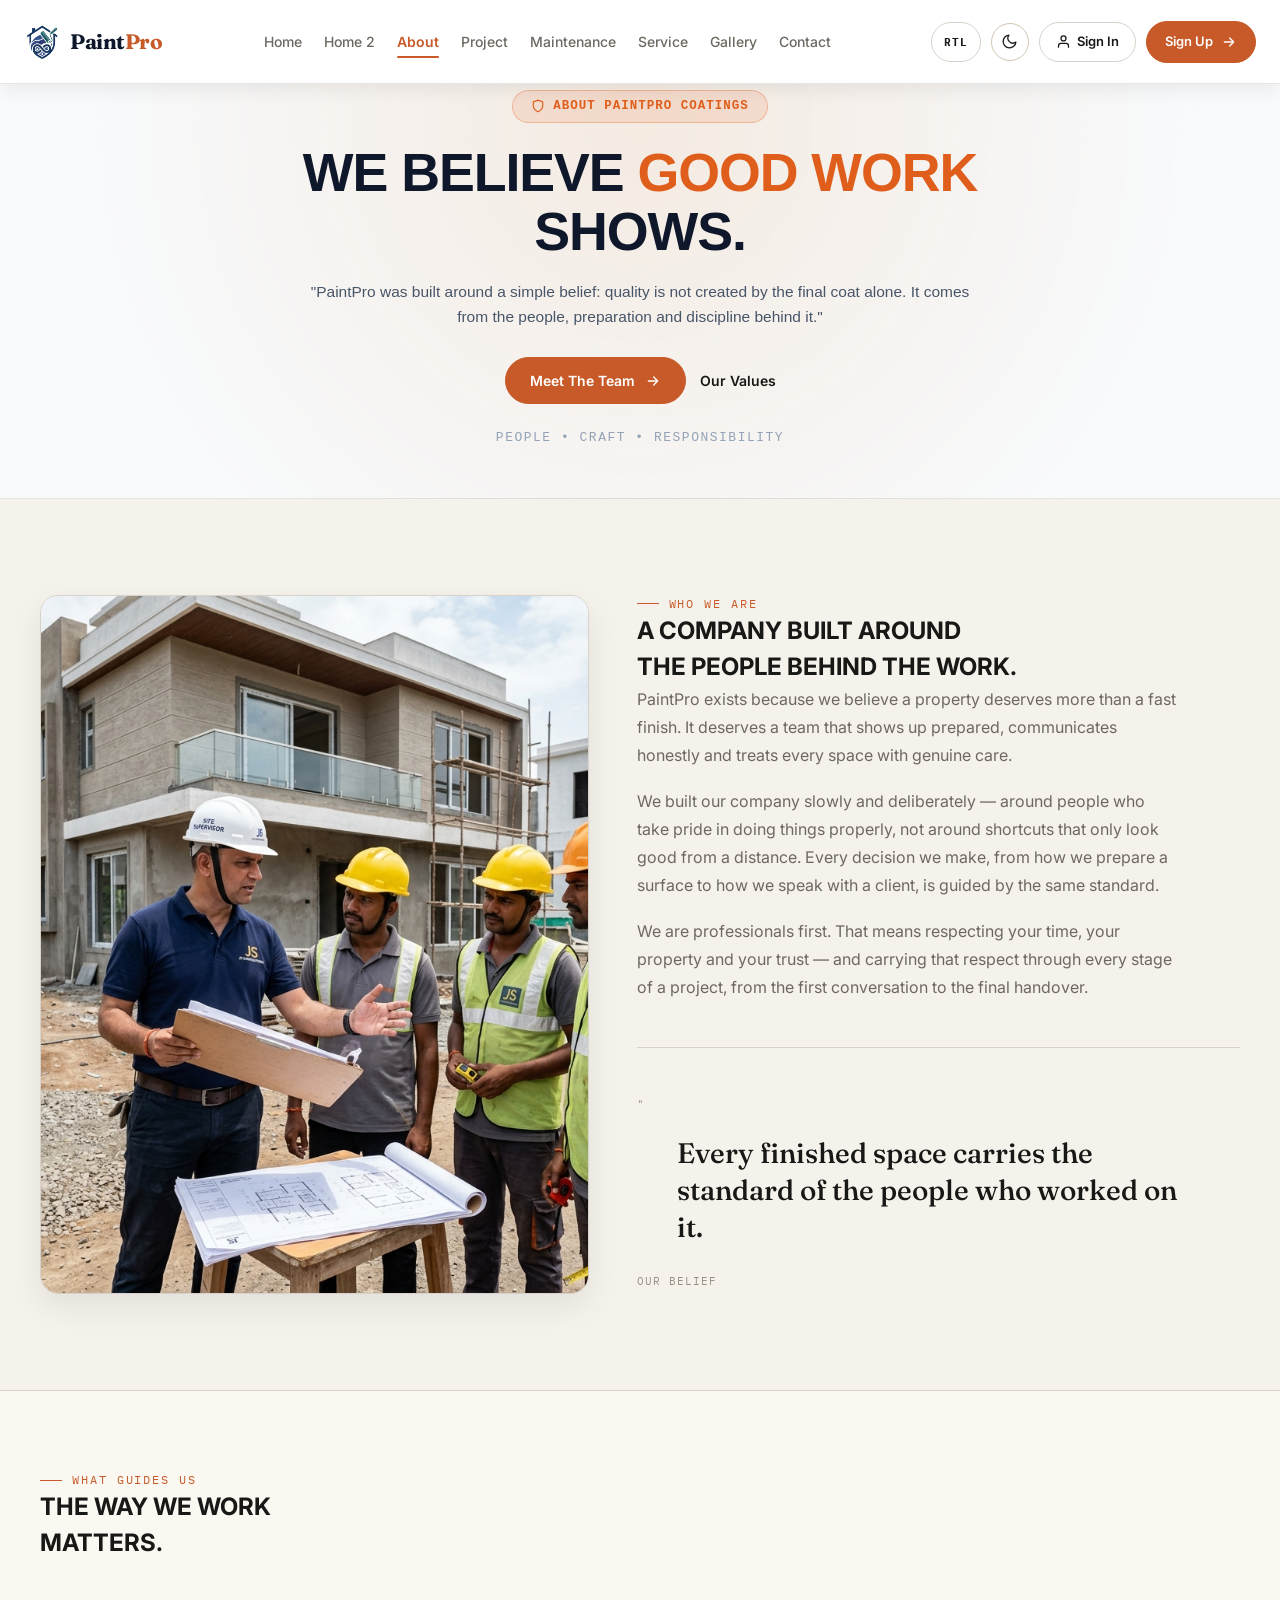
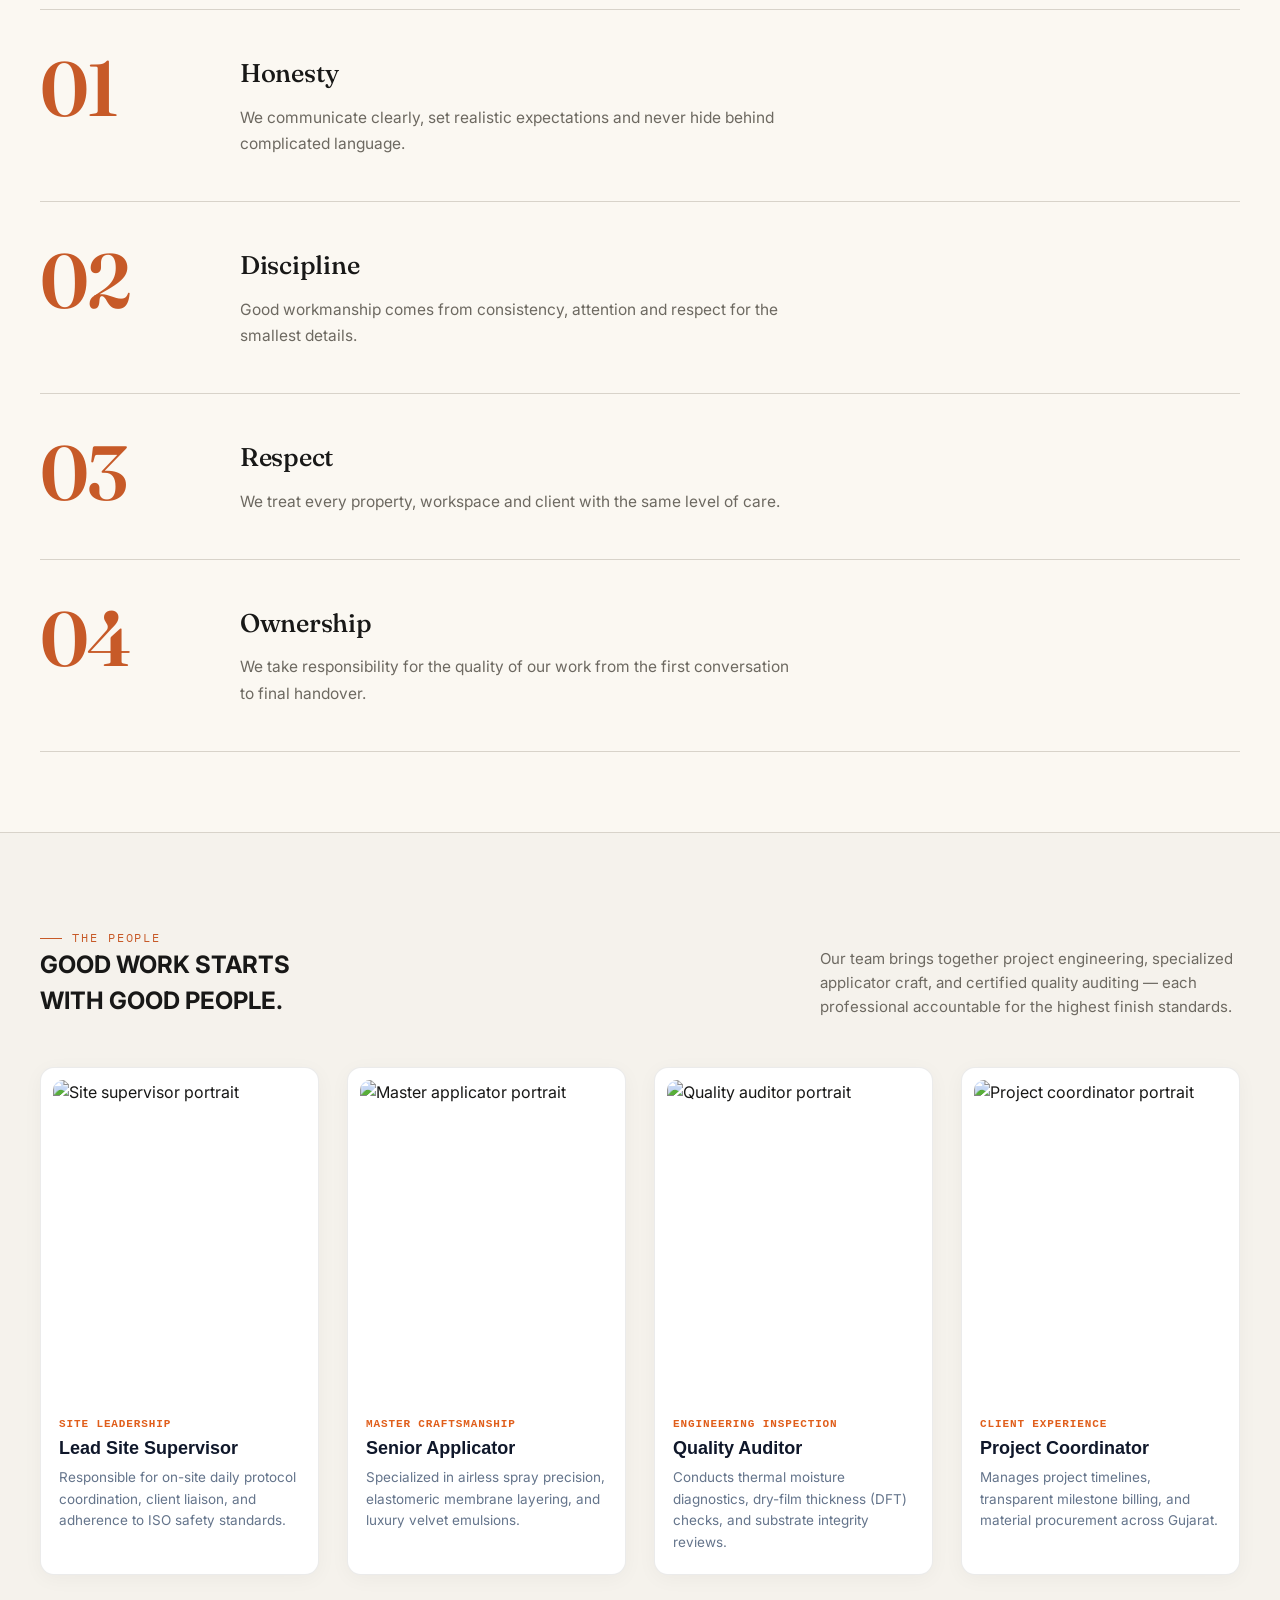
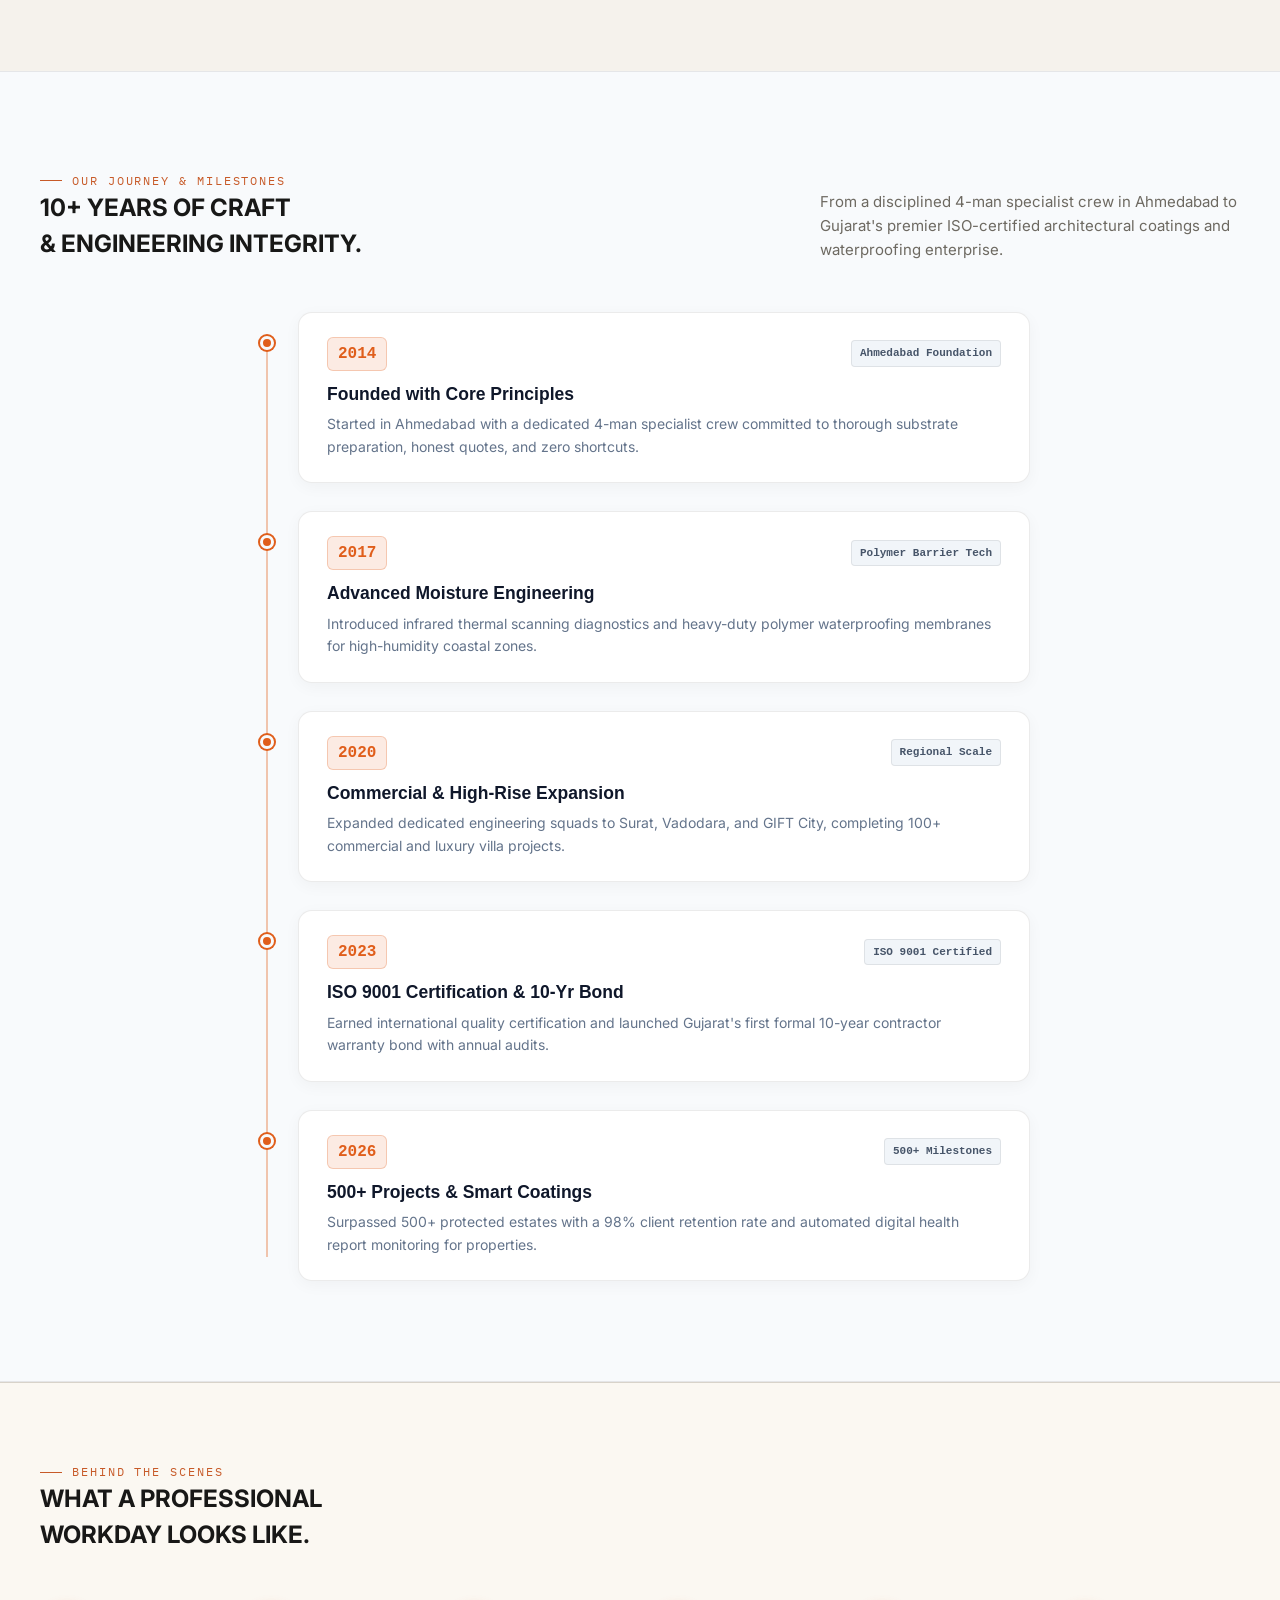
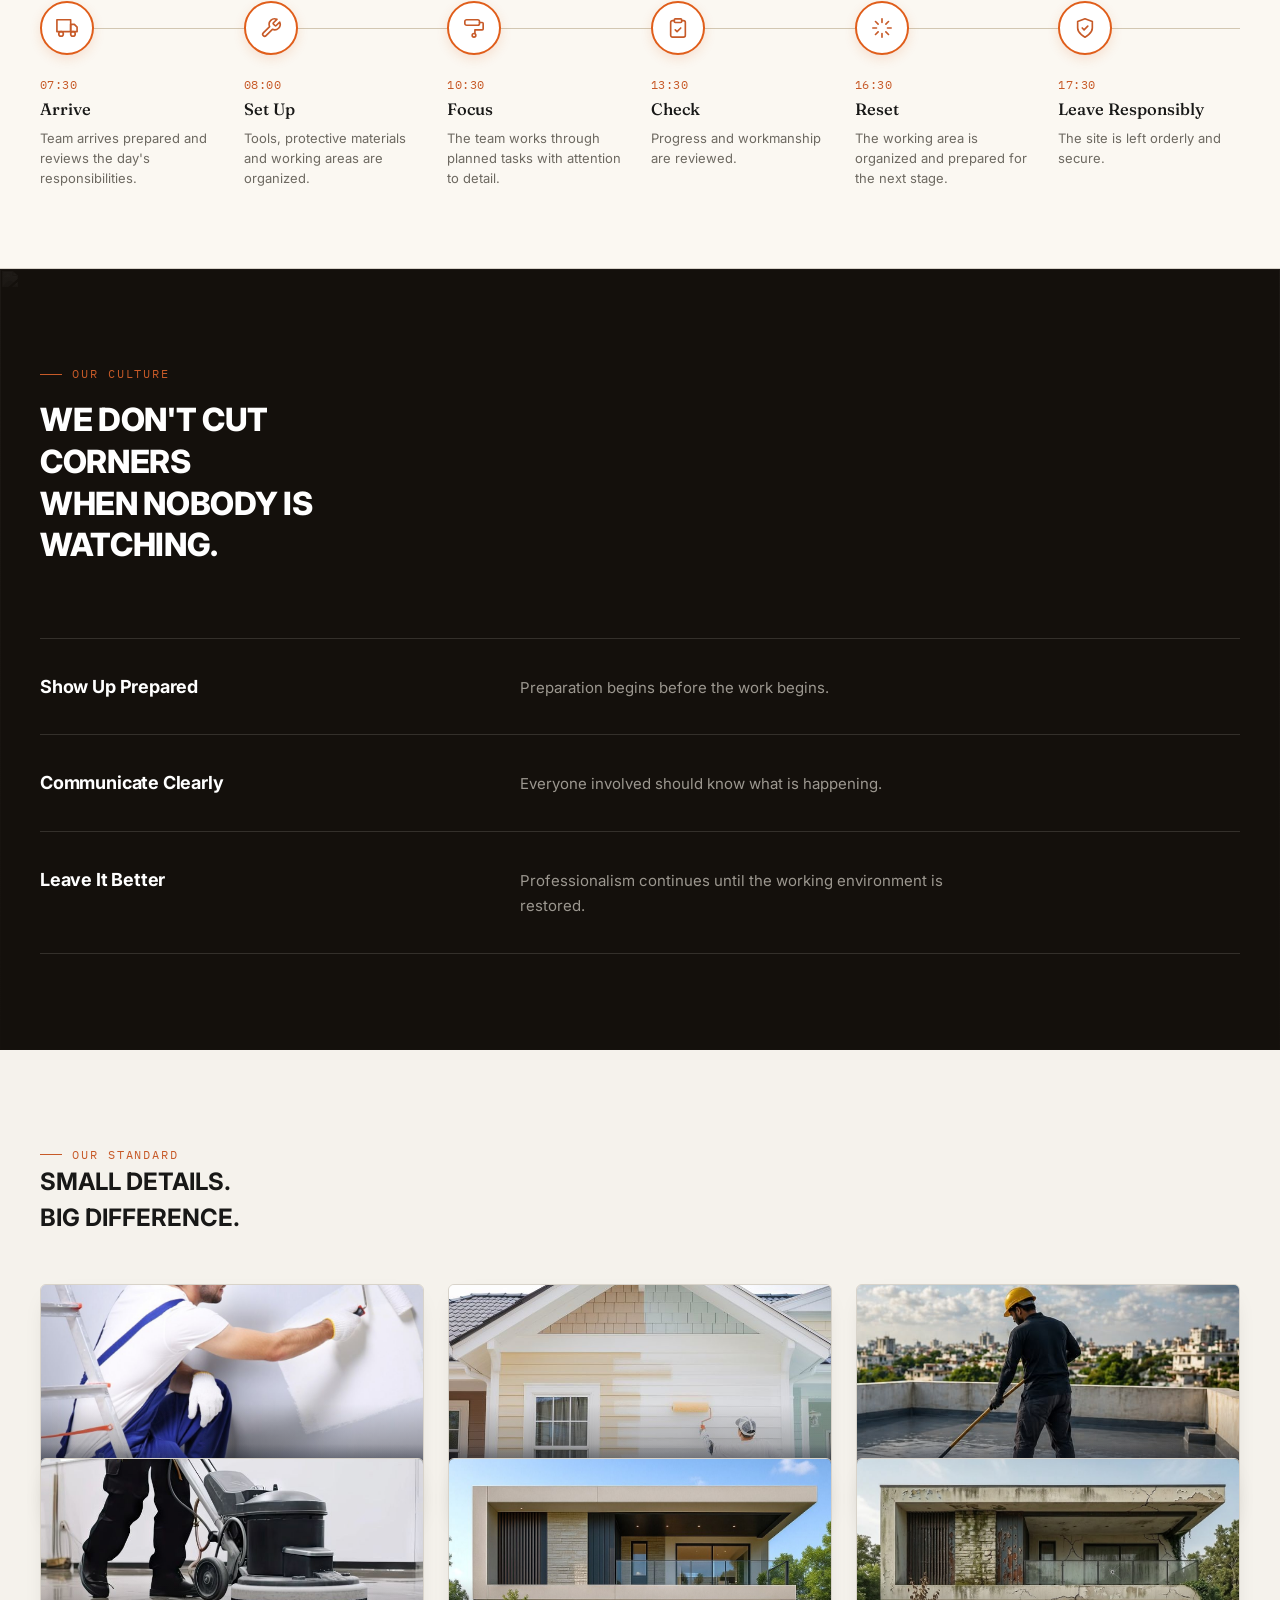
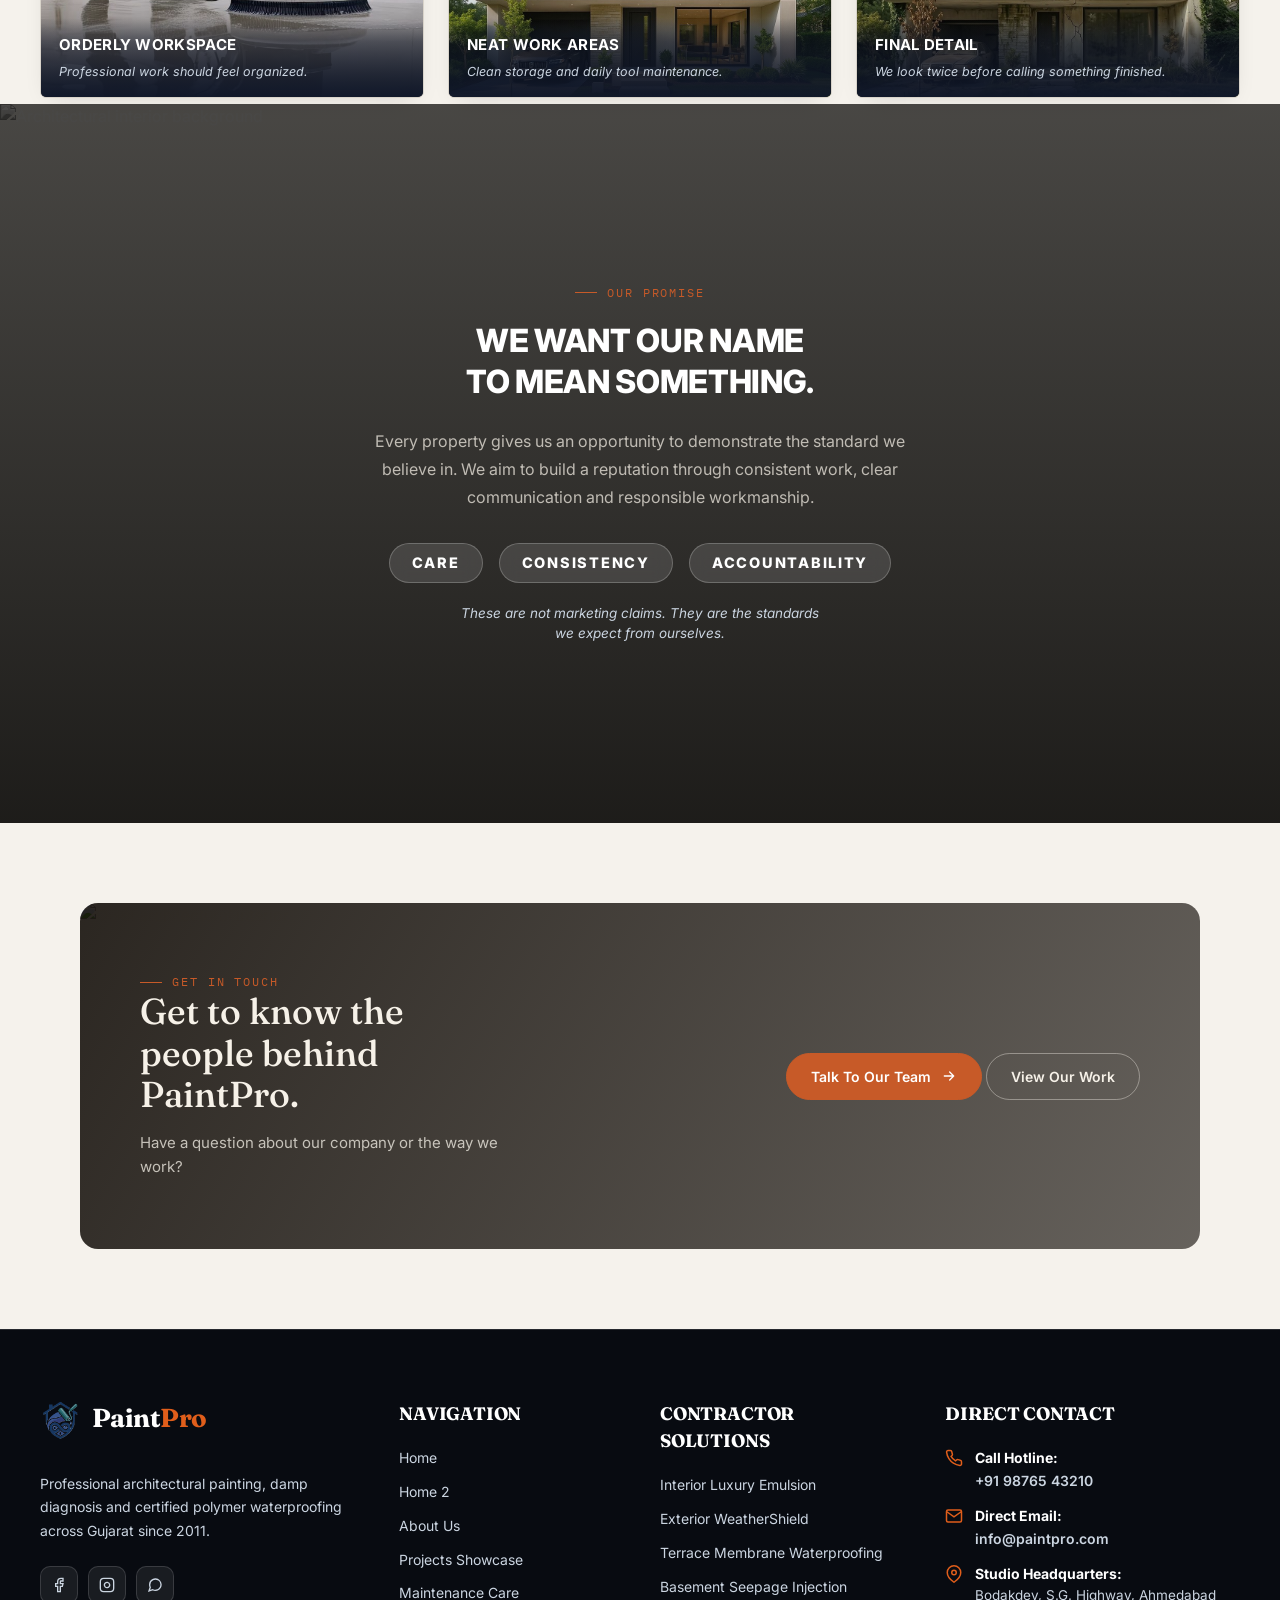
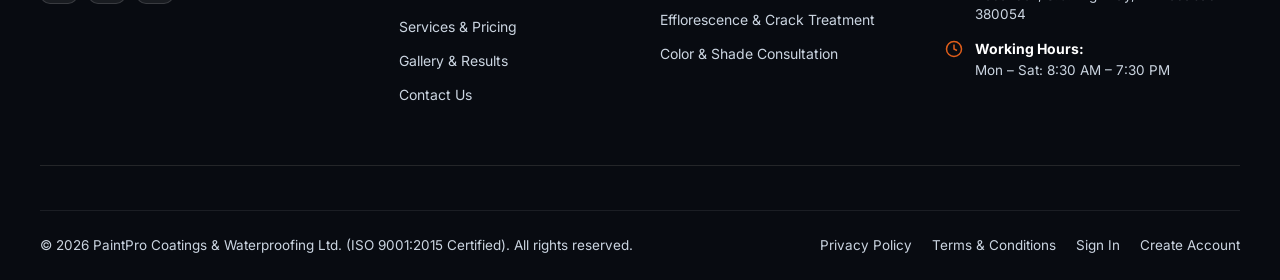
==== about.html @ e31d200c "About page fixed" ====
<!DOCTYPE html>
<html lang="en">
<head>
<meta charset="UTF-8">
<meta name="viewport" content="width=device-width, initial-scale=1.0">
<title>About PaintPro — The People &amp; Principles Behind Every Finish</title>
<meta name="description" content="PaintPro is a team of professionals who believe good work shows. Meet the people, principles and working culture behind every project we complete.">
<link rel="icon" type="image/png" href="Assets/Logo.png">
<link rel="apple-touch-icon" href="Assets/Logo.png">
<link rel="stylesheet" href="css/global.css">
</head>
<body>

<!-- ============ NAVIGATION ============ -->
<header class="nav" id="top" data-nav>
  <div class="container nav-inner">
    <a href="index.html" class="brand" aria-label="PaintPro">
      <img src="Assets/Logo.png" alt="PaintPro Logo" class="brand-logo-img">
      <span class="brand-name">Paint<em>Pro</em></span>
    </a>

    <nav class="nav-menu hide-mobile" aria-label="Primary">
      <a href="index.html">Home</a>
      <a href="home-2.html">Home 2</a>
      <a href="about.html" class="active">About</a>
      <a href="projects.html">Project</a>
      <a href="maintenance.html">Maintenance</a>
      <a href="services.html">Service</a>
      <a href="gallery.html">Gallery</a>
      <a href="contact.html">Contact</a>
    </nav>

    <div class="nav-right">
      <button class="rtl-toggle hide-mobile" data-rtl-toggle aria-label="Toggle text direction (LTR / RTL)">
        <span>RTL</span>
      </button>
      <button class="theme-toggle hide-mobile" data-theme-toggle aria-label="Toggle dark and light mode">
        <svg class="icon-moon" viewBox="0 0 24 24" fill="none" stroke="currentColor" stroke-width="1.8" stroke-linecap="round" stroke-linejoin="round"><path d="M21 12.8A9 9 0 1 1 11.2 3a7 7 0 0 0 9.8 9.8Z"/></svg>
        <svg class="icon-sun" viewBox="0 0 24 24" fill="none" stroke="currentColor" stroke-width="1.8" stroke-linecap="round"><circle cx="12" cy="12" r="4"/><path d="M12 2v2M12 20v2M4.9 4.9l1.4 1.4M17.7 17.7l1.4 1.4M2 12h2M20 12h2M4.9 19.1l1.4-1.4M17.7 6.3l1.4-1.4"/></svg>
      </button>
      <a href="login.html" class="nav-login-btn hide-mobile" aria-label="Sign In">
        <svg viewBox="0 0 24 24" fill="none" stroke="currentColor" stroke-width="2" stroke-linecap="round" stroke-linejoin="round"><path d="M20 21v-2a4 4 0 0 0-4-4H8a4 4 0 0 0-4 4v2"/><circle cx="12" cy="7" r="4"/></svg>
        <span>Sign In</span>
      </a>
      <a href="signup.html" class="btn btn-primary hide-mobile">
        Sign Up
        <svg viewBox="0 0 24 24" fill="none" stroke="currentColor" stroke-width="2" stroke-linecap="round" stroke-linejoin="round"><path d="M5 12h14M13 6l6 6-6 6"/></svg>
      </a>
      <button class="menu-toggle" aria-label="Open menu" aria-expanded="false" data-menu-open onclick="toggleMobileMenu(event)">
        <span></span><span></span><span></span>
      </button>
    </div>
  </div>
</header>

<!-- Mobile panel -->
<div class="mobile-panel" id="mobilePanel" data-nav-overlay>
  <div class="mobile-nav-links">
    <a href="index.html">Home</a>
    <a href="home-2.html">Home 2</a>
    <a href="about.html" class="active">About</a>
    <a href="projects.html">Project</a>
    <a href="maintenance.html">Maintenance</a>
    <a href="services.html">Service</a>
    <a href="gallery.html">Gallery</a>
    <a href="contact.html">Contact</a>
  </div>

  <div class="mobile-controls-row">
    <button class="rtl-toggle" data-rtl-toggle aria-label="Toggle text direction (LTR / RTL)"><span>RTL</span></button>
    <button class="theme-toggle" data-theme-toggle aria-label="Toggle dark and light mode">
      <svg class="icon-moon" viewBox="0 0 24 24" fill="none" stroke="currentColor" stroke-width="1.8" stroke-linecap="round" stroke-linejoin="round"><path d="M21 12.8A9 9 0 1 1 11.2 3a7 7 0 0 0 9.8 9.8Z"/></svg>
      <svg class="icon-sun" viewBox="0 0 24 24" fill="none" stroke="currentColor" stroke-width="1.8" stroke-linecap="round"><circle cx="12" cy="12" r="4"/><path d="M12 2v2M12 20v2M4.9 4.9l1.4 1.4M17.7 17.7l1.4 1.4M2 12h2M20 12h2M4.9 19.1l1.4-1.4M17.7 6.3l1.4-1.4"/></svg>
      <span>Theme</span>
    </button>
  </div>

  <div class="mobile-auth-actions">
    <a href="login.html" class="nav-login-btn">
      <svg viewBox="0 0 24 24" fill="none" stroke="currentColor" stroke-width="2" style="width:16px;height:16px;"><path d="M20 21v-2a4 4 0 0 0-4-4H8a4 4 0 0 0-4 4v2"/><circle cx="12" cy="7" r="4"/></svg>
      <span>Sign In</span>
    </a>
    <a href="signup.html" class="btn btn-primary btn-block">Sign Up</a>
  </div>
</div>

<main>

  <!-- ============ HERO — WHO WE ARE (CLEAN CENTERED) ============ -->
  <section class="page-centered-hero ab-hero-clean">
    <div class="container page-hero-inner reveal is-visible">
      <div class="page-hero-badge">
        <svg viewBox="0 0 24 24" fill="none" stroke="currentColor" stroke-width="2" style="width:14px;height:14px;"><path d="M12 22s8-4 8-10V5l-8-3-8 3v7c0 6 8 10 8 10z"/></svg>
        <span>About PaintPro Coatings</span>
      </div>
      <h1 class="page-hero-title">WE BELIEVE <span class="accent-orange">GOOD WORK</span> SHOWS.</h1>
      <p class="page-hero-desc">"PaintPro was built around a simple belief: quality is not created by the final coat alone. It comes from the people, preparation and discipline behind it."</p>
      <div class="page-hero-ctas">
        <a href="#people" class="btn btn-primary">
          Meet The Team
          <svg viewBox="0 0 24 24" fill="none" stroke="currentColor" stroke-width="2" stroke-linecap="round" stroke-linejoin="round"><path d="M5 12h14M13 6l6 6-6 6"/></svg>
        </a>
        <a href="#principles" class="btn btn-ghost">Our Values</a>
      </div>
      <div class="page-hero-tagline">
        <span>People • Craft • Responsibility</span>
      </div>
    </div>
  </section>

  <!-- ============ 01 — OUR IDENTITY ============ -->
  <section class="section" id="identity">
    <div class="container">
      <div class="ab-identity-grid">
        <div class="ab-identity-media reveal">
          <img src="Assets/About/who_we_are_team.jpg" alt="PaintPro engineering supervisor discussing site blueprints with application team">
        </div>
        <div class="ab-identity-copy reveal">
          <span class="eyebrow">Who We Are</span>
          <h2 class="section-heading">A COMPANY BUILT AROUND<br>THE PEOPLE BEHIND THE WORK.</h2>
          <p>PaintPro exists because we believe a property deserves more than a fast finish. It deserves a team that shows up prepared, communicates honestly and treats every space with genuine care.</p>
          <p>We built our company slowly and deliberately — around people who take pride in doing things properly, not around shortcuts that only look good from a distance. Every decision we make, from how we prepare a surface to how we speak with a client, is guided by the same standard.</p>
          <p>We are professionals first. That means respecting your time, your property and your trust — and carrying that respect through every stage of a project, from the first conversation to the final handover.</p>

          <div class="ab-identity-quote">
            <span class="ab-identity-quote-mark">"</span>
            <blockquote>Every finished space carries the standard of the people who worked on it.</blockquote>
            <span>Our Belief</span>
          </div>
        </div>
      </div>
    </div>
  </section>

  <!-- ============ 02 — THE PAINTPRO PRINCIPLES ============ -->
  <section class="section section-tight" id="principles" style="background:var(--surface-2); border-top:1px solid var(--border); border-bottom:1px solid var(--border);">
    <div class="container">
      <div class="section-head">
        <div>
          <span class="eyebrow">What Guides Us</span>
          <h2 class="section-heading">THE WAY WE WORK<br>MATTERS.</h2>
        </div>
      </div>

      <div class="ab-principles-list reveal is-visible">
        <div class="ab-principle is-visible" data-index="0">
          <span class="ab-principle-num">01</span>
          <div class="ab-principle-body">
            <b>Honesty</b>
            <p>We communicate clearly, set realistic expectations and never hide behind complicated language.</p>
          </div>
        </div>
        <div class="ab-principle is-visible" data-index="1">
          <span class="ab-principle-num">02</span>
          <div class="ab-principle-body">
            <b>Discipline</b>
            <p>Good workmanship comes from consistency, attention and respect for the smallest details.</p>
          </div>
        </div>
        <div class="ab-principle is-visible" data-index="2">
          <span class="ab-principle-num">03</span>
          <div class="ab-principle-body">
            <b>Respect</b>
            <p>We treat every property, workspace and client with the same level of care.</p>
          </div>
        </div>
        <div class="ab-principle is-visible" data-index="3">
          <span class="ab-principle-num">04</span>
          <div class="ab-principle-body">
            <b>Ownership</b>
            <p>We take responsibility for the quality of our work from the first conversation to final handover.</p>
          </div>
        </div>
      </div>
    </div>
  </section>

  <!-- ============ 03 — PEOPLE BEHIND PAINTPRO ============ -->
  <section class="section" id="people">
    <div class="container">
      <div class="section-head reveal">
        <div>
          <span class="eyebrow">The People</span>
          <h2 class="section-heading">GOOD WORK STARTS<br>WITH GOOD PEOPLE.</h2>
        </div>
        <p class="section-sub">Our team brings together project engineering, specialized applicator craft, and certified quality auditing — each professional accountable for the highest finish standards.</p>
      </div>

      <div class="ab-team-grid">
        <!-- Team 1 -->
        <div class="ab-team-card reveal">
          <div class="ab-team-media">
            <img src="https://images.unsplash.com/photo-1519085360753-af0119f7cbe7?auto=format&fit=crop&w=700&q=80" alt="Site supervisor portrait">
          </div>
          <div class="ab-team-info">
            <span class="ab-team-role">Site Leadership</span>
            <h3 class="ab-team-title">Lead Site Supervisor</h3>
            <p class="ab-team-desc">Responsible for on-site daily protocol coordination, client liaison, and adherence to ISO safety standards.</p>
          </div>
        </div>

        <!-- Team 2 -->
        <div class="ab-team-card reveal">
          <div class="ab-team-media">
            <img src="https://images.unsplash.com/photo-1500648767791-00dcc994a43e?auto=format&fit=crop&w=700&q=80" alt="Master applicator portrait">
          </div>
          <div class="ab-team-info">
            <span class="ab-team-role">Master Craftsmanship</span>
            <h3 class="ab-team-title">Senior Applicator</h3>
            <p class="ab-team-desc">Specialized in airless spray precision, elastomeric membrane layering, and luxury velvet emulsions.</p>
          </div>
        </div>

        <!-- Team 3 -->
        <div class="ab-team-card reveal">
          <div class="ab-team-media">
            <img src="https://images.unsplash.com/photo-1544005313-94ddf0286df2?auto=format&fit=crop&w=700&q=80" alt="Quality auditor portrait">
          </div>
          <div class="ab-team-info">
            <span class="ab-team-role">Engineering Inspection</span>
            <h3 class="ab-team-title">Quality Auditor</h3>
            <p class="ab-team-desc">Conducts thermal moisture diagnostics, dry-film thickness (DFT) checks, and substrate integrity reviews.</p>
          </div>
        </div>

        <!-- Team 4 -->
        <div class="ab-team-card reveal">
          <div class="ab-team-media">
            <img src="https://images.unsplash.com/photo-1494790108377-be9c29b29330?auto=format&fit=crop&w=700&q=80" alt="Project coordinator portrait">
          </div>
          <div class="ab-team-info">
            <span class="ab-team-role">Client Experience</span>
            <h3 class="ab-team-title">Project Coordinator</h3>
            <p class="ab-team-desc">Manages project timelines, transparent milestone billing, and material procurement across Gujarat.</p>
          </div>
        </div>
      </div>
    </div>
  </section>

  <!-- ============ NEW SECTION: COMPANY MILESTONES & JOURNEY TIMELINE ============ -->
  <section class="section ab-timeline-section" id="timeline">
    <div class="container">
      <div class="section-head reveal">
        <div>
          <span class="eyebrow">Our Journey &amp; Milestones</span>
          <h2 class="section-heading">10+ YEARS OF CRAFT<br>&amp; ENGINEERING INTEGRITY.</h2>
        </div>
        <p class="section-sub">From a disciplined 4-man specialist crew in Ahmedabad to Gujarat's premier ISO-certified architectural coatings and waterproofing enterprise.</p>
      </div>

      <div class="ab-timeline-track reveal">
        <div class="ab-timeline-connector"></div>

        <!-- Node 1 -->
        <div class="ab-timeline-node">
          <div class="ab-timeline-marker">
            <span class="ab-timeline-dot"></span>
          </div>
          <div class="ab-timeline-card">
            <div class="ab-timeline-card-header">
              <span class="ab-timeline-year-tag">2014</span>
              <span class="ab-timeline-badge">Ahmedabad Foundation</span>
            </div>
            <h3>Founded with Core Principles</h3>
            <p>Started in Ahmedabad with a dedicated 4-man specialist crew committed to thorough substrate preparation, honest quotes, and zero shortcuts.</p>
          </div>
        </div>

        <!-- Node 2 -->
        <div class="ab-timeline-node">
          <div class="ab-timeline-marker">
            <span class="ab-timeline-dot"></span>
          </div>
          <div class="ab-timeline-card">
            <div class="ab-timeline-card-header">
              <span class="ab-timeline-year-tag">2017</span>
              <span class="ab-timeline-badge">Polymer Barrier Tech</span>
            </div>
            <h3>Advanced Moisture Engineering</h3>
            <p>Introduced infrared thermal scanning diagnostics and heavy-duty polymer waterproofing membranes for high-humidity coastal zones.</p>
          </div>
        </div>

        <!-- Node 3 -->
        <div class="ab-timeline-node">
          <div class="ab-timeline-marker">
            <span class="ab-timeline-dot"></span>
          </div>
          <div class="ab-timeline-card">
            <div class="ab-timeline-card-header">
              <span class="ab-timeline-year-tag">2020</span>
              <span class="ab-timeline-badge">Regional Scale</span>
            </div>
            <h3>Commercial &amp; High-Rise Expansion</h3>
            <p>Expanded dedicated engineering squads to Surat, Vadodara, and GIFT City, completing 100+ commercial and luxury villa projects.</p>
          </div>
        </div>

        <!-- Node 4 -->
        <div class="ab-timeline-node">
          <div class="ab-timeline-marker">
            <span class="ab-timeline-dot"></span>
          </div>
          <div class="ab-timeline-card">
            <div class="ab-timeline-card-header">
              <span class="ab-timeline-year-tag">2023</span>
              <span class="ab-timeline-badge">ISO 9001 Certified</span>
            </div>
            <h3>ISO 9001 Certification &amp; 10-Yr Bond</h3>
            <p>Earned international quality certification and launched Gujarat's first formal 10-year contractor warranty bond with annual audits.</p>
          </div>
        </div>

        <!-- Node 5 -->
        <div class="ab-timeline-node">
          <div class="ab-timeline-marker">
            <span class="ab-timeline-dot"></span>
          </div>
          <div class="ab-timeline-card">
            <div class="ab-timeline-card-header">
              <span class="ab-timeline-year-tag">2026</span>
              <span class="ab-timeline-badge">500+ Milestones</span>
            </div>
            <h3>500+ Projects &amp; Smart Coatings</h3>
            <p>Surpassed 500+ protected estates with a 98% client retention rate and automated digital health report monitoring for properties.</p>
          </div>
        </div>
      </div>
    </div>
  </section>

  <!-- ============ 04 — A DAY ON SITE ============ -->
  <section class="section section-tight" style="background:var(--surface-2); border-top:1px solid var(--border); border-bottom:1px solid var(--border);">
    <div class="container">
      <div class="section-head">
        <div>
          <span class="eyebrow">Behind The Scenes</span>
          <h2 class="section-heading">WHAT A PROFESSIONAL<br>WORKDAY LOOKS LIKE.</h2>
        </div>
      </div>

      <div class="ab-day-track">
        <div class="ab-day-line"><div class="ab-day-line-fill"></div></div>
        <div class="ab-day-row">
          <div class="ab-day-stop">
            <div class="ab-day-icon" aria-label="Arrive">
              <svg viewBox="0 0 24 24" fill="none" stroke="currentColor" stroke-width="1.8" stroke-linecap="round" stroke-linejoin="round"><path d="M1 3h15v13H1z"/><path d="M16 8h4l3 3v5h-7V8z"/><circle cx="5.5" cy="18.5" r="2.5"/><circle cx="18.5" cy="18.5" r="2.5"/></svg>
            </div>
            <div>
              <span class="ab-day-time">07:30</span>
              <div class="ab-day-label">Arrive</div>
              <p class="ab-day-text">Team arrives prepared and reviews the day's responsibilities.</p>
            </div>
          </div>
          <div class="ab-day-stop">
            <div class="ab-day-icon" aria-label="Set Up">
              <svg viewBox="0 0 24 24" fill="none" stroke="currentColor" stroke-width="1.8" stroke-linecap="round" stroke-linejoin="round"><path d="M14.7 6.3a1 1 0 0 0 0 1.4l1.6 1.6a1 1 0 0 0 1.4 0l3.77-3.77a6 6 0 0 1-7.94 7.94l-6.91 6.91a2.12 2.12 0 0 1-3-3l6.91-6.91a6 6 0 0 1 7.94-7.94l-3.76 3.76z"/></svg>
            </div>
            <div>
              <span class="ab-day-time">08:00</span>
              <div class="ab-day-label">Set Up</div>
              <p class="ab-day-text">Tools, protective materials and working areas are organized.</p>
            </div>
          </div>
          <div class="ab-day-stop">
            <div class="ab-day-icon" aria-label="Focus">
              <svg viewBox="0 0 24 24" fill="none" stroke="currentColor" stroke-width="1.8" stroke-linecap="round" stroke-linejoin="round"><rect x="2" y="3" width="16" height="6" rx="2"/><path d="M18 6h3a1 1 0 0 1 1 1v6a1 1 0 0 1-1 1h-8v4"/><circle cx="12" cy="20" r="2"/></svg>
            </div>
            <div>
              <span class="ab-day-time">10:30</span>
              <div class="ab-day-label">Focus</div>
              <p class="ab-day-text">The team works through planned tasks with attention to detail.</p>
            </div>
          </div>
          <div class="ab-day-stop">
            <div class="ab-day-icon" aria-label="Check">
              <svg viewBox="0 0 24 24" fill="none" stroke="currentColor" stroke-width="1.8" stroke-linecap="round" stroke-linejoin="round"><path d="M16 4h2a2 2 0 0 1 2 2v14a2 2 0 0 1-2 2H6a2 2 0 0 1-2-2V6a2 2 0 0 1 2-2h2"/><rect x="8" y="2" width="8" height="4" rx="1"/><path d="M9 14l2 2 4-4"/></svg>
            </div>
            <div>
              <span class="ab-day-time">13:30</span>
              <div class="ab-day-label">Check</div>
              <p class="ab-day-text">Progress and workmanship are reviewed.</p>
            </div>
          </div>
          <div class="ab-day-stop">
            <div class="ab-day-icon" aria-label="Reset">
              <svg viewBox="0 0 24 24" fill="none" stroke="currentColor" stroke-width="1.8" stroke-linecap="round" stroke-linejoin="round"><path d="M12 2v4M12 18v4M4.93 4.93l2.83 2.83M16.24 16.24l2.83 2.83M2 12h4M18 12h4M4.93 19.07l2.83-2.83M16.24 7.76l2.83-2.83"/></svg>
            </div>
            <div>
              <span class="ab-day-time">16:30</span>
              <div class="ab-day-label">Reset</div>
              <p class="ab-day-text">The working area is organized and prepared for the next stage.</p>
            </div>
          </div>
          <div class="ab-day-stop">
            <div class="ab-day-icon" aria-label="Leave Responsibly">
              <svg viewBox="0 0 24 24" fill="none" stroke="currentColor" stroke-width="1.8" stroke-linecap="round" stroke-linejoin="round"><path d="M12 22s8-4 8-10V5l-8-3-8 3v7c0 6 8 10 8 10z"/><path d="M9 12l2 2 4-4"/></svg>
            </div>
            <div>
              <span class="ab-day-time">17:30</span>
              <div class="ab-day-label">Leave Responsibly</div>
              <p class="ab-day-text">The site is left orderly and secure.</p>
            </div>
          </div>
        </div>
      </div>
    </div>
  </section>

  <!-- ============ 05 — OUR WORK CULTURE ============ -->
  <section class="section ab-culture">
    <img class="ab-culture-bg" src="https://images.unsplash.com/photo-1581091226825-a6a2a5aee158?auto=format&fit=crop&w=1600&q=60" alt="">
    <div class="container">
      <span class="eyebrow">Our Culture</span>
      <h2 class="ab-culture-heading">WE DON'T CUT CORNERS<br>WHEN NOBODY IS WATCHING.</h2>

      <div class="ab-culture-list reveal is-visible">
        <div class="ab-culture-item is-visible" data-index="0">
          <b>Show Up Prepared</b>
          <p>Preparation begins before the work begins.</p>
        </div>
        <div class="ab-culture-item is-visible" data-index="1">
          <b>Communicate Clearly</b>
          <p>Everyone involved should know what is happening.</p>
        </div>
        <div class="ab-culture-item is-visible" data-index="2">
          <b>Leave It Better</b>
          <p>Professionalism continues until the working environment is restored.</p>
        </div>
      </div>
    </div>
  </section>

  <!-- ============ 06 — THE DETAILS WE CARE ABOUT ============ -->
  <section class="section" id="details">
    <div class="container">
      <div class="section-head">
        <div>
          <span class="eyebrow">Our Standard</span>
          <h2 class="section-heading">SMALL DETAILS.<br>BIG DIFFERENCE.</h2>
        </div>
      </div>

      <div class="ab-details-grid">
        <div class="ab-detail-item reveal">
          <img src="Assets/Home/01.jpg" alt="Clean edge detail">
          <div class="ab-detail-cap"><b>Clean Edges</b><span>Precision is visible in the smallest transitions.</span></div>
        </div>
        <div class="ab-detail-item reveal">
          <img src="Assets/Home/02.jpg" alt="Precise corner work">
          <div class="ab-detail-cap"><b>Precise Corners</b><span>Seamless corner transitions and line alignment.</span></div>
        </div>
        <div class="ab-detail-item reveal">
          <img src="Assets/Home/03.jpg" alt="Protected surroundings">
          <div class="ab-detail-cap"><b>Protected Surroundings</b><span>Drop cloths and masking tape protect floors &amp; furniture.</span></div>
        </div>
        <div class="ab-detail-item reveal">
          <img src="Assets/Home/04.jpg" alt="Organized tools">
          <div class="ab-detail-cap"><b>Orderly Workspace</b><span>Professional work should feel organized.</span></div>
        </div>
        <div class="ab-detail-item reveal">
          <img src="Assets/Home/mord1.jpg" alt="Neat work area">
          <div class="ab-detail-cap"><b>Neat Work Areas</b><span>Clean storage and daily tool maintenance.</span></div>
        </div>
        <div class="ab-detail-item reveal">
          <img src="Assets/Home/mord2.jpg" alt="Consistent finish">
          <div class="ab-detail-cap"><b>Final Detail</b><span>We look twice before calling something finished.</span></div>
        </div>
      </div>
    </div>
  </section>

  <!-- ============ 07 — OUR PROMISE ============ -->
  <section class="ab-promise">
    <img class="ab-promise-bg" src="https://images.unsplash.com/photo-1503387762-592deb58ef4e?auto=format&fit=crop&w=1800&q=75" alt="Architectural interior background">
    <div class="container ab-promise-inner">
      <span class="eyebrow">Our Promise</span>
      <h2 class="ab-promise-heading">WE WANT OUR NAME<br>TO MEAN SOMETHING.</h2>
      <p class="ab-promise-text">Every property gives us an opportunity to demonstrate the standard we believe in. We aim to build a reputation through consistent work, clear communication and responsible workmanship.</p>

      <div class="ab-promise-words">
        <span class="ab-promise-word">CARE</span>
        <span class="ab-promise-dot"></span>
        <span class="ab-promise-word">CONSISTENCY</span>
        <span class="ab-promise-dot"></span>
        <span class="ab-promise-word">ACCOUNTABILITY</span>
      </div>

      <p class="ab-promise-fine">These are not marketing claims. They are the standards we expect from ourselves.</p>
    </div>
  </section>

  <!-- ============ CLOSING CTA ============ -->
  <section class="section-tight">
    <div class="container">
      <div class="cta-section">
        <img class="cta-bg" src="https://images.unsplash.com/photo-1512917774080-9991f1c4c750?auto=format&fit=crop&w=1600&q=75" alt="Quiet architectural interior">
        <div class="cta-grid">
          <div>
            <span class="eyebrow">Get In Touch</span>
            <h2 class="cta-heading">Get to know the people behind PaintPro.</h2>
            <p class="cta-copy">Have a question about our company or the way we work?</p>
          </div>
          <div class="cta-side">
            <div class="hero-cta" style="justify-content:flex-end;">
              <a href="index.html#contact" class="btn btn-primary">
                Talk To Our Team
                <svg viewBox="0 0 24 24" fill="none" stroke="currentColor" stroke-width="2" stroke-linecap="round" stroke-linejoin="round"><path d="M5 12h14M13 6l6 6-6 6"/></svg>
              </a>
              <a href="index.html#projects" class="btn btn-ghost-light">View Our Work</a>
            </div>
          </div>
        </div>
      </div>
    </div>
  </section>

</main>

<!-- ============ HIGH-CONTRAST SITE FOOTER ============ -->
<footer class="site-footer">
  <div class="container">
    <div class="footer-grid">
      <!-- Col 1: Brand & Badge -->
      <div class="footer-brand">
        <a href="index.html" class="brand" aria-label="PaintPro" style="margin-bottom:14px;">
          <img src="Assets/Logo.png" alt="PaintPro Logo" class="brand-logo-img">
          <span class="brand-name">Paint<em>Pro</em></span>
        </a>
        <p class="footer-desc">Professional architectural painting, damp diagnosis and certified polymer waterproofing across Gujarat since 2011.</p>
        <div class="footer-social">
          <a href="#" aria-label="Facebook"><svg viewBox="0 0 24 24" fill="none" stroke="currentColor" stroke-width="2" style="width:16px;height:16px;"><path d="M18 2h-3a5 5 0 0 0-5 5v3H7v4h3v8h4v-8h3l1-4h-4V7a1 1 0 0 1 1-1h3z"/></svg></a>
          <a href="#" aria-label="Instagram"><svg viewBox="0 0 24 24" fill="none" stroke="currentColor" stroke-width="2" style="width:16px;height:16px;"><rect x="2" y="2" width="20" height="20" rx="5" ry="5"/><path d="M16 11.37A4 4 0 1 1 12.63 8 4 4 0 0 1 16 11.37z"/><line x1="17.5" y1="6.5" x2="17.51" y2="6.5"/></svg></a>
          <a href="https://wa.me/919876543210" target="_blank" rel="noopener" aria-label="WhatsApp"><svg viewBox="0 0 24 24" fill="none" stroke="currentColor" stroke-width="2" style="width:16px;height:16px;"><path d="M21 11.5a8.38 8.38 0 0 1-.9 3.8 8.5 8.5 0 0 1-7.6 4.7 8.38 8.38 0 0 1-3.8-.9L3 21l1.9-5.7a8.38 8.38 0 0 1-.9-3.8 8.5 8.5 0 0 1 4.7-7.6 8.38 8.38 0 0 1 3.8-.9h.5a8.48 8.48 0 0 1 8 8v.5z"/></svg></a>
        </div>
      </div>

      <!-- Col 2: Navigation -->
      <div class="footer-col">
        <h4>Navigation</h4>
        <ul>
          <li><a href="index.html">Home</a></li>
          <li><a href="home-2.html">Home 2</a></li>
          <li><a href="about.html">About Us</a></li>
          <li><a href="projects.html">Projects Showcase</a></li>
          <li><a href="maintenance.html">Maintenance Care</a></li>
          <li><a href="services.html">Services &amp; Pricing</a></li>
          <li><a href="gallery.html">Gallery &amp; Results</a></li>
          <li><a href="contact.html">Contact Us</a></li>
        </ul>
      </div>

      <!-- Col 3: Solutions -->
      <div class="footer-col">
        <h4>Contractor Solutions</h4>
        <ul>
          <li><a href="services.html#interior">Interior Luxury Emulsion</a></li>
          <li><a href="services.html#exterior">Exterior WeatherShield</a></li>
          <li><a href="services.html#waterproofing">Terrace Membrane Waterproofing</a></li>
          <li><a href="services.html#damp">Basement Seepage Injection</a></li>
          <li><a href="services.html#prep">Efflorescence &amp; Crack Treatment</a></li>
          <li><a href="contact.html">Color &amp; Shade Consultation</a></li>
        </ul>
      </div>

      <!-- Col 4: Contact & Studio Info -->
      <div class="footer-col">
        <h4>Direct Contact</h4>
        <div class="footer-contact-item">
          <svg viewBox="0 0 24 24" fill="none" stroke="currentColor" stroke-width="2"><path d="M22 16.92v3a2 2 0 0 1-2.18 2 19.79 19.79 0 0 1-8.63-3.07 19.5 19.5 0 0 1-6-6 19.79 19.79 0 0 1-3.07-8.67A2 2 0 0 1 4.11 2h3a2 2 0 0 1 2 1.72 12.84 12.84 0 0 0 .7 2.81 2 2 0 0 1-.45 2.11L8.09 9.91a16 16 0 0 0 6 6l1.27-1.27a2 2 0 0 1 2.11-.45 12.84 12.84 0 0 0 2.81.7A2 2 0 0 1 22 16.92z"/></svg>
          <div>
            <strong style="color:#ffffff; display:block;">Call Hotline:</strong>
            <a href="tel:+919876543210">+91 98765 43210</a>
          </div>
        </div>
        <div class="footer-contact-item">
          <svg viewBox="0 0 24 24" fill="none" stroke="currentColor" stroke-width="2"><path d="M4 4h16c1.1 0 2 .9 2 2v12c0 1.1-.9 2-2 2H4c-1.1 0-2-.9-2-2V6c0-1.1.9-2 2-2z"/><polyline points="22,6 12,13 2,6"/></svg>
          <div>
            <strong style="color:#ffffff; display:block;">Direct Email:</strong>
            <a href="mailto:info@paintpro.com">info@paintpro.com</a>
          </div>
        </div>
        <div class="footer-contact-item">
          <svg viewBox="0 0 24 24" fill="none" stroke="currentColor" stroke-width="2"><path d="M21 10c0 7-9 13-9 13s-9-6-9-13a9 9 0 0 1 18 0z"/><circle cx="12" cy="10" r="3"/></svg>
          <div>
            <strong style="color:#ffffff; display:block;">Studio Headquarters:</strong>
            <span>Bodakdev, S.G. Highway, Ahmedabad 380054</span>
          </div>
        </div>
        <div class="footer-contact-item">
          <svg viewBox="0 0 24 24" fill="none" stroke="currentColor" stroke-width="2"><circle cx="12" cy="12" r="10"/><polyline points="12 6 12 12 16 14"/></svg>
          <div>
            <strong style="color:#ffffff; display:block;">Working Hours:</strong>
            <span>Mon – Sat: 8:30 AM – 7:30 PM</span>
          </div>
        </div>
      </div>
    </div>

    <!-- Bottom Bar -->
    <div class="footer-bottom">
      <span>© 2026 PaintPro Coatings &amp; Waterproofing Ltd. (ISO 9001:2015 Certified). All rights reserved.</span>
      <div class="footer-bottom-links">
        <a href="about.html">Privacy Policy</a>
        <a href="about.html">Terms &amp; Conditions</a>
        <a href="login.html">Sign In</a>
        <a href="signup.html">Create Account</a>
      </div>
    </div>
  </div>
</footer>

<!-- ============ AUTH / LOGIN MODAL ============ -->
<div class="auth-modal-backdrop" data-auth-modal aria-hidden="true">
  <div class="auth-modal-card" role="dialog" aria-modal="true" aria-labelledby="authTitle">
    <button class="auth-modal-close" data-modal-close aria-label="Close dialog">
      <svg viewBox="0 0 24 24" fill="none" stroke="currentColor" stroke-width="2"><path d="M18 6L6 18M6 6l12 12"/></svg>
    </button>
    <div class="auth-brand">
      <span class="mark">Paint<em>Pro</em></span>
    </div>
    <h3 class="auth-title" id="authTitle">Client Portal Access</h3>
    <p class="auth-subtitle">Track project timeline, daily inspection logs, and warranty documents.</p>
    
    <div class="auth-tabs">
      <button type="button" class="auth-tab is-active" data-auth-tab="login">Sign In</button>
      <button type="button" class="auth-tab" data-auth-tab="register">New Account</button>
    </div>

    <form id="authForm" class="auth-form">
      <div class="auth-field">
        <label for="authEmail">Email or Project ID</label>
        <input type="text" id="authEmail" placeholder="client@paintpro.com" required>
      </div>
      <div class="auth-field">
        <label for="authPassword">Password / Access Key</label>
        <input type="password" id="authPassword" placeholder="••••••••" required>
      </div>
      <button type="button" id="authAutofill" class="auth-quick-fill">
        <span>Autofill Demo Client Credentials</span>
      </button>
      <button type="submit" id="authSubmit" class="auth-submit-btn">Sign In to Portal</button>
      <div id="authSuccessMsg" class="auth-msg"></div>
    </form>
  </div>
</div>

<script src="js/global.js"></script>
</body>
</html>
---- css/global.css ----
/* ==========================================================================
   PaintPro — Global Stylesheet
   Painting & Waterproofing Contractor — Editorial / Architectural System
   ========================================================================== */

/* ---------- Fonts ---------- */
@import url('https://fonts.googleapis.com/css2?family=Fraunces:ital,opsz,wght@0,9..144,300;0,9..144,400;0,9..144,500;0,9..144,600;0,9..144,700;1,9..144,400;1,9..144,500&family=Inter:wght@400;500;600;700&family=IBM+Plex+Mono:wght@400;500&display=swap');

/* ---------- Tokens ---------- */
:root{
  --bg:#F5F2EC;
  --surface:#FFFFFF;
  --text:#181817;
  --muted:#6D6961;
  --border:#D8D3CA;
  --accent:#C75A28;
  --accent-ink:#FFFFFF;

  --shadow: 0 24px 48px -24px rgba(24,24,23,.22);
  --shadow-sm: 0 8px 24px -12px rgba(24,24,23,.18);

  --radius-xs: 2px;
  --radius-sm: 4px;
  --radius-md: 6px;

  --ease: cubic-bezier(.22,.61,.36,1);
  --dur-s: 300ms;
  --dur-m: 500ms;
  --dur-l: 700ms;

  --font-display: 'Fraunces', ui-serif, Georgia, serif;
  --font-body: 'Inter', -apple-system, BlinkMacSystemFont, 'Segoe UI', sans-serif;
  --font-mono: 'IBM Plex Mono', ui-monospace, SFMono-Regular, Menlo, monospace;

  --container: 1360px;
  --gutter: 40px;

  --nav-h: 84px;
}

[data-theme="dark"]{
  --bg:#11110F;
  --surface:#1B1A18;
  --text:#F4F0E8;
  --muted:#AAA59D;
  --border:#36332F;
  --accent:#D76A34;
  --accent-ink:#11110F;

  --shadow: 0 32px 64px -24px rgba(0,0,0,.55);
  --shadow-sm: 0 12px 28px -14px rgba(0,0,0,.5);
}

/* ---------- Reset ---------- */
*,*::before,*::after{ box-sizing:border-box; }
html{ scroll-behavior:smooth; }
@media (prefers-reduced-motion:reduce){
  html{ scroll-behavior:auto; }
  *,*::before,*::after{ animation-duration:.001ms !important; animation-iteration-count:1 !important; transition-duration:.001ms !important; scroll-behavior:auto !important; }
}
body{
  margin:0;
  background:var(--bg);
  color:var(--text);
  font-family:var(--font-body);
  font-size:16px;
  line-height:1.5;
  -webkit-font-smoothing:antialiased;
  overflow-x:hidden;
  transition:background var(--dur-m) var(--ease), color var(--dur-m) var(--ease);
}
img{ max-width:100%; display:block; }
a{ color:inherit; text-decoration:none; }
button{ font-family:inherit; cursor:pointer; }
ul{ margin:0; padding:0; list-style:none; }
h1,h2,h3,h4,p{ margin:0; }
input,select{ font-family:inherit; }

:focus-visible{
  outline:2px solid var(--accent);
  outline-offset:3px;
  border-radius:2px;
}

.container{
  width:100%;
  max-width:var(--container);
  margin:0 auto;
  padding:0 var(--gutter);
}

.eyebrow{
  font-family:var(--font-mono);
  font-size:12px;
  letter-spacing:.16em;
  text-transform:uppercase;
  color:var(--accent);
  display:flex;
  align-items:center;
  gap:10px;
}
.eyebrow::before{
  content:"";
  width:22px; height:1px;
  background:var(--accent);
  display:inline-block;
}
.eyebrow.no-rule::before{ display:none; }

.section-head{
  display:flex;
  align-items:flex-end;
  justify-content:space-between;
  gap:32px;
  margin-bottom:48px;
  flex-wrap:wrap;
}
.section-title{
  font-family:var(--font-display);
  font-weight:500;
  font-size:clamp(30px, 3.6vw, 52px);
  line-height:1.05;
  letter-spacing:-.01em;
  margin-top:14px;
}
.section-sub{
  font-size:15px;
  color:var(--muted);
  max-width:420px;
  line-height:1.6;
}

.btn{
  display:inline-flex;
  align-items:center;
  gap:10px;
  font-family:var(--font-body, 'Inter', -apple-system, sans-serif);
  font-size:14px;
  font-weight:600;
  letter-spacing:normal;
  text-transform:none;
  padding:12px 24px;
  border-radius:999px;
  border:1px solid transparent;
  min-height:42px;
  transition:all var(--dur-s) var(--ease);
  white-space:nowrap;
  text-decoration:none;
}
.btn svg{ width:16px; height:16px; transition:transform var(--dur-s) var(--ease); flex-shrink:0; }
.btn:hover svg{ transform:translateX(4px); }
.btn-primary{ background:var(--accent); color:var(--accent-ink); border-color:var(--accent); }
.btn-primary:hover{ background:transparent; color:var(--accent); }
.btn-outline{ background:transparent; color:var(--text); border-color:var(--border); }
.btn-outline:hover{ border-color:var(--accent); color:var(--accent); }
.btn-ghost{ background:transparent; color:var(--text); border:none; padding:8px 0; }
.btn-ghost:hover{ color:var(--accent); }
/* ==========================================================================
   PaintPro — Unified Global Navigation (Solid, Non-Hidden Background)
   ========================================================================== */
.nav, #top {
  position: fixed !important;
  top: 0 !important;
  left: 0 !important;
  right: 0 !important;
  z-index: 950 !important;
  height: var(--nav-h, 76px) !important;
  padding: 0 !important;
  margin: 0 !important;
  display: flex !important;
  align-items: center !important;
  background: #0d121c !important;
  border-bottom: 1px solid rgba(255, 255, 255, 0.12) !important;
  box-shadow: 0 4px 24px rgba(0, 0, 0, 0.4) !important;
  transition: background 0.25s ease, border-color 0.25s ease, box-shadow 0.25s ease;
}

[data-theme="light"] .nav,
[data-theme="light"] #top {
  background: #ffffff !important;
  border-bottom: 1px solid rgba(0, 0, 0, 0.1) !important;
  box-shadow: 0 4px 20px rgba(0, 0, 0, 0.08) !important;
}

.nav.is-scrolled,
#top.is-scrolled,
.nav.is-solid {
  background: #090d15 !important;
  border-bottom-color: rgba(255, 255, 255, 0.18) !important;
  box-shadow: 0 8px 32px rgba(0, 0, 0, 0.6) !important;
}

[data-theme="light"] .nav.is-scrolled,
[data-theme="light"] #top.is-scrolled,
[data-theme="light"] .nav.is-solid {
  background: #ffffff !important;
  border-bottom-color: rgba(0, 0, 0, 0.14) !important;
  box-shadow: 0 8px 30px rgba(0, 0, 0, 0.1) !important;
}

.nav-inner,
#top .nav-inner {
  width: 100%;
  max-width: 1320px;
  margin: 0 auto;
  padding: 0 24px;
  display: flex;
  align-items: center;
  justify-content: space-between;
  gap: 20px;
  height: 100%;
}

.brand,
.nav-logo,
#top .brand {
  display: inline-flex;
  flex-direction: row;
  align-items: center;
  gap: 10px;
  line-height: 1;
  text-decoration: none;
  flex-shrink: 0;
  transition: opacity 0.2s ease;
}

.brand:hover {
  opacity: 0.92;
}

.brand-logo-img {
  width: 36px;
  height: 36px;
  min-width: 36px;
  max-height: 36px;
  object-fit: contain;
  border-radius: 8px;
  display: block;
  flex-shrink: 0;
}

.brand-name {
  display: inline-block !important;
  font-family: var(--font-display, serif);
  font-size: 21px;
  font-weight: 700;
  color: var(--text, #fff);
  letter-spacing: -0.02em;
  line-height: 1;
}

[data-theme="light"] .brand-name {
  color: #0f172a;
}

.brand-name em,
.brand-name .accent-orange {
  font-style: normal;
  color: var(--accent, #e05e1b);
}

.footer-brand .brand {
  display: inline-flex;
  align-items: center;
  gap: 12px;
  margin-bottom: 14px;
}

.footer-brand .brand-logo-img {
  width: 40px;
  height: 40px;
  min-width: 40px;
  max-height: 40px;
}

.footer-brand .brand-name {
  font-size: 23px;
}

.brand-tag,
.nav-logo .tag,
#top .brand-tag {
  font-family: var(--font-mono, monospace);
  font-size: 9.5px;
  letter-spacing: 0.1em;
  text-transform: uppercase;
  color: var(--text-muted, #94a3b8);
  margin-top: 2px;
}

.nav-menu,
#top .nav-menu {
  display: flex;
  align-items: center;
  gap: 22px;
  margin: 0;
  padding: 0;
  list-style: none;
}

.nav-menu a,
#top .nav-menu a {
  font-size: 14px;
  font-weight: 500;
  color: var(--text-muted, #94a3b8);
  position: relative;
  padding: 6px 0;
  white-space: nowrap;
  text-decoration: none;
  transition: color 0.18s ease;
}

.nav-menu a:hover,
#top .nav-menu a:hover {
  color: var(--text, #fff);
}
[data-theme="light"] .nav-menu a:hover,
[data-theme="light"] #top .nav-menu a:hover {
  color: var(--text, #0f172a);
}

.nav-menu a.active,
#top .nav-menu a.active {
  color: var(--accent, #e05e1b) !important;
  font-weight: 600;
}

.nav-menu a::after,
#top .nav-menu a::after {
  content: "";
  position: absolute;
  left: 0;
  right: 100%;
  bottom: 0;
  height: 2px;
  background: var(--accent, #e05e1b);
  border-radius: 2px;
  transition: right 0.2s ease;
}

.nav-menu a:hover::after,
.nav-menu a.active::after,
#top .nav-menu a:hover::after,
#top .nav-menu a.active::after {
  right: 0;
}

.nav-right,
#top .nav-right {
  display: flex;
  align-items: center;
  gap: 10px;
  flex-shrink: 0;
}

.rtl-toggle {
  display: inline-flex;
  align-items: center;
  justify-content: center;
  height: 38px;
  padding: 0 12px;
  font-family: var(--font-mono, monospace);
  font-size: 11.5px;
  font-weight: 700;
  letter-spacing: 0.06em;
  text-transform: uppercase;
  color: var(--text, #fff);
  background: var(--surface, rgba(255, 255, 255, 0.06));
  border: 1px solid var(--border-strong, rgba(255, 255, 255, 0.12));
  border-radius: 999px;
  cursor: pointer;
  transition: all 0.2s ease;
  flex-shrink: 0;
}
.rtl-toggle:hover {
  border-color: var(--accent, #e05e1b);
  color: var(--accent, #e05e1b);
  background: rgba(224, 94, 27, 0.1);
}
.rtl-toggle.is-active {
  background: var(--accent, #e05e1b);
  color: #fff;
  border-color: var(--accent, #e05e1b);
}

.theme-toggle,
#top .theme-toggle {
  width: 38px;
  height: 38px;
  min-height: 38px;
  padding: 0;
  border-radius: 50%;
  border: 1px solid var(--border-strong, rgba(255, 255, 255, 0.12));
  background: var(--surface, rgba(255, 255, 255, 0.06));
  display: inline-flex;
  align-items: center;
  justify-content: center;
  color: var(--text, #fff);
  cursor: pointer;
  transition: all 0.2s ease;
  flex-shrink: 0;
}
.theme-toggle:hover,
#top .theme-toggle:hover {
  border-color: var(--accent, #e05e1b);
  color: var(--accent, #e05e1b);
  background: rgba(224, 94, 27, 0.1);
}
.theme-toggle svg,
#top .theme-toggle svg {
  width: 17px;
  height: 17px;
}
.theme-toggle .icon-moon { display: block; }
.theme-toggle .icon-sun { display: none; }
[data-theme="dark"] .theme-toggle .icon-moon { display: none; }
[data-theme="dark"] .theme-toggle .icon-sun { display: block; }

.nav-login-btn {
  display: inline-flex;
  align-items: center;
  gap: 6px;
  height: 38px;
  padding: 0 16px;
  font-size: 13px;
  font-weight: 600;
  border-radius: 999px;
  border: 1px solid var(--border-strong, rgba(255, 255, 255, 0.12));
  background: transparent;
  color: var(--text, #fff);
  cursor: pointer;
  transition: all 0.2s ease;
  flex-shrink: 0;
  text-decoration: none;
  white-space: nowrap;
}
.nav-login-btn:hover {
  border-color: var(--accent, #e05e1b);
  color: var(--accent, #e05e1b);
  background: rgba(224, 94, 27, 0.1);
}
.nav-login-btn svg {
  width: 15px;
  height: 15px;
}

.nav-right .btn-primary,
.nav-cta {
  display: inline-flex;
  align-items: center;
  gap: 8px;
  height: 38px;
  padding: 0 18px;
  font-size: 13px;
  font-weight: 600;
  border-radius: 999px;
  white-space: nowrap;
  text-decoration: none;
  flex-shrink: 0;
}

.menu-toggle,
.menu-btn {
  display: none;
  width: 42px;
  height: 42px;
  align-items: center;
  justify-content: center;
  background: var(--surface, rgba(255, 255, 255, 0.08));
  border: 1px solid var(--border-strong, rgba(255, 255, 255, 0.15));
  border-radius: 50%;
  flex-direction: column;
  gap: 5px;
  cursor: pointer;
  color: var(--text, #fff);
  flex-shrink: 0;
  z-index: 1010;
  position: relative;
  touch-action: manipulation;
}
.menu-toggle span {
  width: 20px;
  height: 2px;
  background: var(--text, #fff);
  border-radius: 2px;
  transition: transform 0.25s ease, opacity 0.25s ease;
  pointer-events: none;
}
[data-theme="light"] .menu-toggle span {
  background: #0f172a;
}
.menu-toggle.is-open span:nth-child(1) { transform: translateY(7px) rotate(45deg); }
.menu-toggle.is-open span:nth-child(2) { opacity: 0; }
.menu-toggle.is-open span:nth-child(3) { transform: translateY(-7px) rotate(-45deg); }

@media (max-width: 1024px) {
  .hide-mobile,
  .nav-menu,
  #top .nav-menu,
  .nav-cta,
  .nav-right .rtl-toggle,
  .nav-right .theme-toggle,
  .nav-right .nav-login-btn,
  .nav-right .btn-primary {
    display: none !important;
  }
  .menu-toggle,
  .menu-btn {
    display: flex !important;
  }
}

.mobile-panel,
.nav-overlay {
  position: fixed !important;
  inset: 0 !important;
  z-index: 999 !important;
  background: var(--bg, #0b0f17) !important;
  display: flex !important;
  flex-direction: column;
  padding: calc(var(--nav-h, 76px) + 20px) 24px 36px;
  gap: 6px;
  transform: translateY(-12px);
  opacity: 0;
  visibility: hidden;
  pointer-events: none;
  transition: opacity 0.25s ease, transform 0.25s ease, visibility 0.25s ease;
  overflow-y: auto;
  -webkit-overflow-scrolling: touch;
}

[data-theme="light"] .mobile-panel,
[data-theme="light"] .nav-overlay {
  background: #ffffff !important;
}

.mobile-panel.is-open,
.nav-overlay.is-open {
  transform: translateY(0) !important;
  opacity: 1 !important;
  visibility: visible !important;
  pointer-events: auto !important;
}

.mobile-nav-links {
  display: flex;
  flex-direction: column;
}

.mobile-panel a,
.mobile-nav-links a {
  font-size: 16px;
  font-weight: 600;
  color: var(--text, #fff);
  text-decoration: none;
  padding: 11px 0;
  border-bottom: 1px solid var(--border, rgba(255, 255, 255, 0.08));
}

[data-theme="light"] .mobile-panel a,
[data-theme="light"] .mobile-nav-links a {
  color: #0f172a;
  border-bottom-color: #f1f5f9;
}

.mobile-panel a.active,
.mobile-nav-links a.active {
  color: var(--accent, #e05e1b);
}

.mobile-controls-row {
  display: flex;
  align-items: center;
  gap: 12px;
  margin-top: 18px;
  margin-bottom: 12px;
}

.mobile-controls-row .rtl-toggle {
  flex: 1;
  height: 42px;
  display: inline-flex;
  align-items: center;
  justify-content: center;
  font-size: 13px;
}

.mobile-controls-row .theme-toggle {
  flex: 1;
  height: 42px;
  border-radius: 999px;
  display: inline-flex;
  align-items: center;
  justify-content: center;
  gap: 8px;
  font-size: 13px;
  font-weight: 600;
}

.mobile-auth-actions {
  display: flex;
  flex-direction: column;
  gap: 10px;
  margin-top: 4px;
}

.mobile-auth-actions .nav-login-btn {
  display: flex;
  align-items: center;
  justify-content: center;
  height: 44px;
  width: 100%;
  font-size: 14px;
  border-radius: 10px;
}

.mobile-auth-actions .btn-primary {
  display: flex;
  align-items: center;
  justify-content: center;
  height: 44px;
  width: 100%;
  font-size: 14px;
  border-radius: 10px;
}

.nav.is-solid { --text-onhero:var(--text); --muted-onhero:var(--muted); --border-onhero:var(--border); }

/* ---------- Footer ---------- */
.site-footer{
  background:var(--surface);
  border-top:1px solid var(--border);
  padding:80px 0 0;
}
.footer-grid{
  display:grid;
  grid-template-columns:1.4fr 1fr 1fr 1.2fr 1fr;
  gap:40px;
  padding-bottom:60px;
  border-bottom:1px solid var(--border);
}
.footer-brand .mark{ font-family:var(--font-display); font-weight:600; font-size:24px; }
.footer-brand .mark em{ font-style:normal; color:var(--accent); }
.footer-brand .tag{ font-family:var(--font-mono); font-size:11px; letter-spacing:.08em; text-transform:uppercase; color:var(--muted); margin-top:4px; }
.footer-brand p{ margin-top:18px; font-size:14px; color:var(--muted); line-height:1.7; max-width:280px; }
.footer-social{ display:flex; gap:12px; margin-top:22px; }
.footer-social a{
  width:38px; height:38px;
  border:1px solid var(--border);
  border-radius:50%;
  display:flex; align-items:center; justify-content:center;
  transition:border-color var(--dur-s) var(--ease), color var(--dur-s) var(--ease);
}
.footer-social a:hover{ border-color:var(--accent); color:var(--accent); }
.footer-social svg{ width:16px; height:16px; }
.footer-col h4{
  font-family:var(--font-mono);
  font-size:12px;
  letter-spacing:.1em;
  text-transform:uppercase;
  color:var(--muted);
  margin-bottom:20px;
}
.footer-col ul{ display:flex; flex-direction:column; gap:12px; }
.footer-col a, .footer-col span{ font-size:14px; color:var(--text); }
.footer-col a:hover{ color:var(--accent); }
.footer-col .muted{ color:var(--muted); }
.footer-bottom{
  display:flex; align-items:center; justify-content:space-between;
  padding:26px 0; flex-wrap:wrap; gap:12px;
}
.footer-bottom p{ font-size:13px; color:var(--muted); }
.footer-bottom-links{ display:flex; gap:24px; }
.footer-bottom-links a{ font-size:13px; color:var(--muted); }
.footer-bottom-links a:hover{ color:var(--accent); }

/* ---------- Reveal ---------- */
.reveal{ opacity:0; transform:translateY(28px); transition:opacity var(--dur-l) var(--ease), transform var(--dur-l) var(--ease); }
.reveal.is-visible{ opacity:1; transform:translateY(0); }
@media (prefers-reduced-motion:reduce){ .reveal{ opacity:1; transform:none; } }

/* ---------- Utility ---------- */
.hide-mobile{ display:initial; }
.show-mobile{ display:none; }

/* ==========================================================================
   PROJECTS PAGE
   ========================================================================== */

.projects-hero{
  position:relative;
  padding-top:calc(var(--nav-h) + 56px);
  padding-bottom:56px;
  background:#11110F;
  color:#F4F0E8;
  --text-onhero:#F4F0E8;
  --muted-onhero:#B8B3A8;
  --border-onhero:rgba(244,240,232,.25);
  overflow:hidden;
}
.projects-hero .container{
  display:grid;
  grid-template-columns:.92fr 1.3fr;
  gap:64px;
  align-items:center;
}
.hero-copy .hero-headline{
  font-family:var(--font-display);
  font-weight:500;
  font-size:clamp(38px, 4.6vw, 66px);
  line-height:1.04;
  letter-spacing:-.01em;
  margin-top:20px;
  color:#F4F0E8;
}
.hero-headline .hl{ color:var(--accent); font-style:italic; }
.hero-copy .eyebrow{ color:var(--accent); }
.hero-support{
  margin-top:24px;
  font-size:16px;
  line-height:1.7;
  color:#B8B3A8;
  max-width:420px;
}
.hero-copy .btn{ margin-top:34px; }
.hero-copy .btn-outline{ border-color:rgba(244,240,232,.3); color:#F4F0E8; }
.hero-copy .btn-outline:hover{ border-color:var(--accent); color:var(--accent); }

.hero-media{ position:relative; }
.hero-media-frame{
  position:relative;
  border-radius:var(--radius-sm);
  overflow:hidden;
  aspect-ratio:16/11;
  box-shadow:var(--shadow);
}
.hero-media-frame img{ width:100%; height:100%; object-fit:cover; transform:scale(1.02); transition:transform 1.2s var(--ease); }
.hero-media-frame::after{
  content:"";
  position:absolute; inset:0;
  background:linear-gradient(180deg, rgba(0,0,0,0) 55%, rgba(0,0,0,.55) 100%);
}
.hero-media-label{
  position:absolute; left:24px; bottom:22px; z-index:2;
  color:#fff;
}
.hero-media-label .tag{
  font-family:var(--font-mono);
  font-size:10px; letter-spacing:.14em; text-transform:uppercase;
  color:var(--accent);
  display:block; margin-bottom:6px;
}
.hero-media-label .name{ font-family:var(--font-display); font-size:22px; font-weight:500; }

/* ---------- Filter bar ---------- */
.filter-section{ padding:70px 0 10px; }
.filter-count{
  font-family:var(--font-mono);
  font-size:12px;
  letter-spacing:.1em;
  color:var(--muted);
  white-space:nowrap;
}
.filter-bar{
  display:flex;
  align-items:center;
  gap:8px;
  flex-wrap:wrap;
  padding-bottom:26px;
  margin-bottom:44px;
  border-bottom:1px solid var(--border);
  overflow-x:auto;
  scrollbar-width:none;
}
.filter-bar::-webkit-scrollbar{ display:none; }
.filter-chip{
  font-family:var(--font-mono);
  font-size:12.5px;
  letter-spacing:.04em;
  text-transform:uppercase;
  color:var(--muted);
  background:transparent;
  border:1px solid transparent;
  padding:10px 16px;
  border-radius:999px;
  white-space:nowrap;
  transition:all var(--dur-s) var(--ease);
  min-height:40px;
}
.filter-chip:hover{ color:var(--text); }
.filter-chip.is-active{ background:var(--text); color:var(--bg); }
[data-theme="dark"] .filter-chip.is-active{ background:var(--accent); color:#11110F; }

/* ---------- Archive grid ---------- */
.archive{ padding-bottom:110px; }
.archive-grid{
  display:grid;
  grid-template-columns:repeat(3, 1fr);
  gap:30px;
}
.p-card{
  grid-column:span 1 !important;
  display:flex; flex-direction:column;
  background:var(--surface);
  border:1px solid var(--border);
  border-radius:var(--radius-md);
  padding:16px;
  transition:opacity var(--dur-m) var(--ease), transform var(--dur-m) var(--ease), border-color var(--dur-s) ease;
}
.p-card:hover{
  border-color:var(--accent);
  transform:translateY(-3px);
}
.p-card.is-hidden{ display:none; }
.p-card[data-size="large"],
.p-card[data-size="tall"],
.p-card[data-size="wide"],
.p-card[data-size="split"],
.p-card[data-size="feature"]{ grid-column:span 1 !important; }

.p-card-media{
  position:relative;
  border-radius:var(--radius-sm);
  overflow:hidden;
  aspect-ratio:16/11 !important;
  height:250px !important;
  width:100% !important;
  cursor:grab;
  background:#000;
}
.p-card[data-size="tall"] .p-card-media,
.p-card[data-size="wide"] .p-card-media,
.p-card[data-size="large"] .p-card-media,
.p-card[data-size="feature"] .p-card-media{ aspect-ratio:16/11 !important; height:250px !important; }

.ba-slider{ position:absolute; inset:0; }
.ba-img{
  position:absolute; inset:0; width:100%; height:100%;
  object-fit:cover; user-select:none; pointer-events:none;
}
.ba-img.ba-after{ clip-path:inset(0 0 0 50%); }
.ba-img.ba-weather{ filter:grayscale(.55) brightness(.7) contrast(.94) saturate(.75) sepia(.08); }
.ba-badge{
  position:absolute; top:14px;
  font-family:var(--font-mono);
  font-size:10px; letter-spacing:.12em; text-transform:uppercase;
  padding:6px 11px; border-radius:3px;
  z-index:3; pointer-events:none;
}
.ba-badge.before{ left:14px; background:rgba(17,17,15,.78); color:#F4F0E8; }
.ba-badge.after{ right:14px; background:var(--accent); color:#fff; }
.ba-handle{
  position:absolute; top:50%; left:50%;
  width:38px; height:38px;
  border-radius:50%;
  background:#fff;
  border:2px solid var(--accent);
  color:var(--accent);
  display:flex; align-items:center; justify-content:center;
  transform:translate(-50%,-50%);
  z-index:4;
  box-shadow:0 6px 18px rgba(0,0,0,.35);
  touch-action:none;
  cursor:ew-resize;
}
.ba-handle svg{ width:16px; height:16px; }
.ba-line{
  position:absolute; top:0; bottom:0; left:50%;
  width:2px; background:#fff;
  transform:translateX(-1px);
  z-index:3; pointer-events:none;
  box-shadow:0 0 0 1px rgba(0,0,0,.15);
}

.p-card-body{ padding-top:20px; }
.p-cat{
  font-family:var(--font-mono);
  font-size:11px; letter-spacing:.1em; text-transform:uppercase;
  color:var(--accent);
}
.p-name{
  font-family:var(--font-display);
  font-size:22px; font-weight:500;
  margin-top:8px;
}
.p-loc{
  display:flex; align-items:center; gap:6px;
  font-size:13px; color:var(--muted);
  margin-top:8px;
}
.p-loc svg{ width:13px; height:13px; flex-shrink:0; }
.p-desc{ font-size:14px; color:var(--muted); margin-top:10px; line-height:1.6; max-width:34ch; }
.p-link{
  display:inline-flex; align-items:center; gap:8px;
  font-family:var(--font-mono); font-size:12px; letter-spacing:.06em; text-transform:uppercase;
  color:var(--text); margin-top:16px;
  padding-bottom:2px; border-bottom:1px solid var(--border);
  transition:color var(--dur-s) var(--ease), border-color var(--dur-s) var(--ease);
}
.p-link svg{ width:14px; height:14px; transition:transform var(--dur-s) var(--ease); }
.p-link:hover{ color:var(--accent); border-color:var(--accent); }
.p-link:hover svg{ transform:translateX(3px); }

.archive-empty{
  grid-column:1/-1;
  text-align:center;
  padding:80px 20px;
  color:var(--muted);
  font-family:var(--font-mono);
  font-size:13px;
  letter-spacing:.05em;
  text-transform:uppercase;
  display:none;
}
.archive-empty.is-visible{ display:block; }

/* ---------- Featured case study ---------- */
.case-study{ padding:20px 0 120px; }
.case-grid{
  display:grid;
  grid-template-columns:.82fr 1.18fr;
  gap:70px;
  align-items:start;
  background:var(--surface);
  border:1px solid var(--border);
  border-radius:var(--radius-sm);
  padding:56px;
}
.case-loc{ display:flex; align-items:center; gap:6px; font-size:14px; color:var(--muted); margin-top:14px; }
.case-loc svg{ width:14px; height:14px; }
.case-title{ font-family:var(--font-display); font-size:clamp(28px,3vw,38px); font-weight:500; margin-top:8px; }
.case-meta{ display:grid; grid-template-columns:repeat(3,1fr); gap:20px; margin-top:32px; padding:24px 0; border-top:1px solid var(--border); border-bottom:1px solid var(--border); }
.case-meta-item .k{ font-family:var(--font-mono); font-size:10px; letter-spacing:.1em; text-transform:uppercase; color:var(--muted); }
.case-meta-item .v{ font-family:var(--font-display); font-size:19px; margin-top:8px; }
.case-story{ margin-top:28px; font-size:15px; line-height:1.8; color:var(--muted); }
.case-grid .btn{ margin-top:32px; }

.case-media{ position:relative; }
.case-media .p-card-media{ aspect-ratio:16/11.5; }
.case-thumbs{ display:flex; align-items:center; gap:14px; margin-top:20px; }
.case-thumb-track{ display:flex; gap:12px; overflow:hidden; flex:1; }
.case-thumb{
  width:74px; height:56px; border-radius:3px; overflow:hidden; flex-shrink:0;
  border:2px solid transparent; opacity:.55; cursor:pointer;
  transition:opacity var(--dur-s) var(--ease), border-color var(--dur-s) var(--ease);
}
.case-thumb img{ width:100%; height:100%; object-fit:cover; }
.case-thumb.is-active{ opacity:1; border-color:var(--accent); }
.case-thumb-nav{
  width:36px; height:36px; border-radius:50%; border:1px solid var(--border);
  display:flex; align-items:center; justify-content:center; flex-shrink:0; background:transparent; color:var(--text);
}
.case-thumb-nav svg{ width:15px; height:15px; }
.case-thumb-nav:hover{ border-color:var(--accent); color:var(--accent); }
.case-thumb-label{ font-family:var(--font-mono); font-size:11px; color:var(--muted); text-align:center; margin-top:6px; }

/* ---------- Project story ---------- */
.story{ padding:0 0 120px; }
.story-heading{ margin-bottom:48px; }
.story-heading .section-title{ color:var(--text) !important; font-size:clamp(28px, 3.2vw, 42px); font-weight:700; }
.story-grid{ display:grid; grid-template-columns:repeat(3,1fr); gap:30px; align-items:start; }
.story-stage{ display:flex; flex-direction:column; margin-top:0 !important; }
.story-stage:nth-child(2),
.story-stage:nth-child(3){ margin-top:0 !important; }
.story-media{ border-radius:var(--radius-md); overflow:hidden; aspect-ratio:16/11 !important; height:240px !important; width:100% !important; position:relative; box-shadow:var(--shadow-sm); }
.story-media img{ width:100%; height:100%; object-fit:cover; }
.story-tag{ font-family:var(--font-mono); font-size:12px; font-weight:700; letter-spacing:.12em; text-transform:uppercase; color:var(--accent); margin-top:18px; margin-bottom:4px; display:inline-block; }
.story-copy{ font-size:14.5px; color:var(--text-muted); line-height:1.65; margin-top:6px; }
[data-theme="light"] .story-copy{ color:#334155 !important; }
[data-theme="dark"] .story-copy{ color:#94a3b8 !important; }

/* ---------- Project details / spec sheet ---------- */
.spec{ padding:0 0 120px; }
.spec-grid{ display:grid; grid-template-columns:.9fr 1.1fr; gap:70px; align-items:center; }
.spec-media{ border-radius:var(--radius-sm); overflow:hidden; aspect-ratio:4/4.6; }
.spec-media img{ width:100%; height:100%; object-fit:cover; }
.spec-list{ display:flex; flex-direction:column; }
.spec-row{
  display:flex; align-items:baseline; justify-content:space-between; gap:16px;
  padding:18px 0;
  border-bottom:1px solid var(--border);
}
.spec-row .k{ font-family:var(--font-mono); font-size:12px; letter-spacing:.08em; text-transform:uppercase; color:var(--muted); flex-shrink:0; }
.spec-row .v{ font-family:var(--font-display); font-size:18px; text-align:right; }
.spec-row .fill{ flex:1; border-bottom:1px dotted var(--border); margin:0 12px 6px; }

/* ---------- More from archive (story carousel) ---------- */
.more-archive{ padding:0 0 120px; overflow:hidden; }
.more-track-wrap{ position:relative; }
.more-track{
  display:flex; gap:24px; overflow-x:auto; scroll-snap-type:x mandatory;
  padding-bottom:8px; scrollbar-width:none;
}
.more-track::-webkit-scrollbar{ display:none; }
.more-item{
  flex:0 0 auto; width:300px; scroll-snap-align:start;
  display:flex; flex-direction:column;
}
.more-media{ position:relative; border-radius:var(--radius-sm); overflow:hidden; aspect-ratio:4/3; }
.more-media img{ width:100%; height:100%; object-fit:cover; transition:transform var(--dur-l) var(--ease); }
.more-item:hover .more-media img{ transform:scale(1.045); }
.more-body{ display:flex; align-items:center; justify-content:space-between; margin-top:16px; gap:12px; }
.more-name{ font-family:var(--font-display); font-size:18px; }
.more-cat{ font-family:var(--font-mono); font-size:10.5px; letter-spacing:.08em; text-transform:uppercase; color:var(--accent); margin-top:6px; }
.more-loc{ font-size:12.5px; color:var(--muted); margin-top:4px; }
.more-arrow{
  width:38px; height:38px; border-radius:50%; border:1px solid var(--border);
  display:flex; align-items:center; justify-content:center; flex-shrink:0;
  transition:all var(--dur-s) var(--ease);
}
.more-arrow svg{ width:15px; height:15px; }
.more-item:hover .more-arrow{ background:var(--accent); border-color:var(--accent); color:#fff; }
.more-nav{ display:flex; gap:10px; margin-top:36px; }
.more-nav button{
  width:44px; height:44px; border-radius:50%; border:1px solid var(--border);
  background:transparent; color:var(--text); display:flex; align-items:center; justify-content:center;
}
.more-nav button svg{ width:17px; height:17px; }
.more-nav button:hover{ border-color:var(--accent); color:var(--accent); }

/* ---------- Standard / process ---------- */
.standard{ padding:0 0 120px; }
.standard-head{ max-width:640px; margin-bottom:60px; }
.standard-headline{
  font-family:var(--font-display);
  font-size:clamp(28px,3.6vw,44px);
  font-weight:500; line-height:1.12;
  margin-top:16px;
}
.standard-row{ display:grid; grid-template-columns:repeat(5,1fr); gap:0; position:relative; }
.standard-row::before{
  content:""; position:absolute; top:22px; left:0; right:0; height:1px;
  background-image:linear-gradient(to right, var(--border) 60%, transparent 0%);
  background-size:10px 1px; background-repeat:repeat-x;
  z-index:0;
}
.standard-item{ position:relative; padding-right:20px; z-index:1; }
.standard-num{
  width:44px; height:44px; border-radius:50%;
  background:var(--surface); border:1px solid var(--border);
  display:flex; align-items:center; justify-content:center;
  font-family:var(--font-mono); font-size:12px; color:var(--accent);
  margin-bottom:22px;
}
.standard-item h3{ font-family:var(--font-display); font-size:19px; font-weight:500; }
.standard-item p{ font-size:13.5px; color:var(--muted); margin-top:10px; line-height:1.6; }

/* ---------- Final CTA ---------- */
.final-cta{
  position:relative;
  min-height:520px;
  display:flex; align-items:center;
  overflow:hidden;
  color:#F4F0E8;
}
.final-cta-bg{ position:absolute; inset:0; }
.final-cta-bg img{ width:100%; height:100%; object-fit:cover; transform:scale(1.08); transition:transform 8s var(--ease); }
.final-cta.is-visible .final-cta-bg img{ transform:scale(1); }
.final-cta-bg::after{ content:""; position:absolute; inset:0; background:linear-gradient(100deg, rgba(11,11,10,.92) 20%, rgba(11,11,10,.55) 65%, rgba(11,11,10,.35) 100%); }
.final-cta-inner{ position:relative; z-index:2; padding:100px 0; }
.final-cta h2{
  font-family:var(--font-display); font-weight:500;
  font-size:clamp(32px,4.4vw,58px); line-height:1.06; max-width:640px;
}
.final-cta p{ margin-top:20px; font-size:16px; color:#D8D3CA; max-width:460px; }
.final-cta-actions{ display:flex; gap:16px; margin-top:36px; flex-wrap:wrap; }
.final-cta .btn-outline{ border-color:rgba(244,240,232,.35); color:#F4F0E8; }
.final-cta .btn-outline:hover{ border-color:var(--accent); color:var(--accent); }

/* ==========================================================================
   RESPONSIVE
   ========================================================================== */

@media (max-width:1180px){
  :root{ --gutter:32px; }
  .projects-hero .container{ grid-template-columns:1fr; gap:40px; }
  .hero-media-frame{ aspect-ratio:16/9; }
  .case-grid{ grid-template-columns:1fr; gap:44px; padding:40px; }
  .spec-grid{ grid-template-columns:1fr; gap:40px; }
  .spec-media{ aspect-ratio:16/9; order:-1; }
}

@media (max-width:1024px){
  .footer-grid{ grid-template-columns:1fr 1fr; row-gap:44px; }
  .footer-brand{ grid-column:1/-1; }
  .archive-grid{ grid-template-columns:repeat(6,1fr); }
  .p-card, .p-card[data-size="large"], .p-card[data-size="wide"], .p-card[data-size="feature"]{ grid-column:span 3; }
  .p-card[data-size="tall"]{ grid-column:span 3; }
  .story-grid{ grid-template-columns:1fr; gap:44px; }
  .story-stage:nth-child(2), .story-stage:nth-child(3){ margin-top:0; }
  .standard-row{ grid-template-columns:repeat(3,1fr); row-gap:36px; }
  .standard-row::before{ display:none; }
}

@media (max-width:820px){
  :root{ --gutter:28px; --nav-h:76px; }
  .nav-menu{ display:none; }
  .nav-cta{ display:none; }
  .menu-btn{ display:flex; }
  .hero-copy .hero-headline{ font-size:clamp(32px,7vw,46px); }
  .section-head{ margin-bottom:36px; }
  .archive-grid{ grid-template-columns:repeat(2,1fr); gap:22px; }
  .p-card, .p-card[data-size="large"], .p-card[data-size="wide"], .p-card[data-size="feature"], .p-card[data-size="tall"]{ grid-column:span 1; }
  .p-card-media{ aspect-ratio:4/3 !important; }
  .case-meta{ grid-template-columns:1fr 1fr; }
  .standard-row{ grid-template-columns:repeat(2,1fr); }
  .more-item{ width:250px; }
}

@media (max-width:760px){
  .footer-grid{ grid-template-columns:1fr; }
  .footer-bottom{ flex-direction:column; align-items:flex-start; }
}

@media (max-width:640px){
  .hide-mobile{ display:none; }
  .show-mobile{ display:initial; }
  body{ font-size:15px; }
  .container{ padding:0 16px; }
  :root{ --gutter:16px; --nav-h:68px; }

  .nav-logo .mark{ font-size:18px; }
  .nav-logo .tag{ font-size:9px; }

  .projects-hero{ padding-top:calc(var(--nav-h) + 28px); padding-bottom:32px; }
  .hero-copy .hero-headline{ margin-top:14px; font-size:34px; }
  .hero-support{ font-size:14.5px; margin-top:16px; }
  .hero-copy .btn{ width:100%; justify-content:center; margin-top:24px; }
  .hero-media-frame{ aspect-ratio:4/3.4; margin-top:28px; }

  .filter-section{ padding:44px 0 4px; }
  .section-head{ flex-direction:column; align-items:flex-start; gap:12px; }
  .filter-bar{ gap:8px; margin-bottom:30px; padding-bottom:18px; -webkit-overflow-scrolling:touch; }
  .filter-chip{ font-size:12px; padding:9px 14px; }

  .archive{ padding-bottom:70px; }
  .archive-grid{ grid-template-columns:1fr; gap:36px; }
  .p-name{ font-size:20px; }

  .case-study{ padding:6px 0 70px; }
  .case-grid{ padding:22px; border-radius:3px; }
  .case-meta{ grid-template-columns:1fr 1fr; gap:16px; padding:18px 0; }
  .case-thumbs{ flex-wrap:wrap; }
  .case-thumb{ width:58px; height:44px; }

  .story{ padding:0 0 70px; }
  .story-heading{ margin-bottom:32px; }

  .spec{ padding:0 0 70px; }
  .spec-media{ aspect-ratio:4/3; }
  .spec-row .v{ font-size:16px; }

  .more-archive{ padding:0 0 70px; }
  .more-item{ width:70vw; }
  .more-nav{ display:none; }

  .standard{ padding:0 0 70px; }
  .standard-row{ grid-template-columns:1fr; gap:28px; }

  .final-cta{ min-height:auto; }
  .final-cta-inner{ padding:70px 0; }
  .final-cta-actions{ flex-direction:column; }
  .final-cta-actions .btn{ width:100%; justify-content:center; }

  .footer-col{ padding-top:6px; }
  .site-footer{ padding-top:56px; }
  .footer-grid{ gap:32px; padding-bottom:36px; }
}

/* No horizontal overflow guard */
html, body{ max-width:100%; overflow-x:hidden; }


/* ==========================================================================
   LEGACY COMPATIBILITY LAYER
   index.html / home-2.html / services.html / about.html were built against
   an earlier revision of this design system. These pages still use the
   `#top` header id and a handful of token names from that revision. Rather
   than fork the stylesheet, we extend the current token set with those
   legacy names and scope the legacy nav rules under `#top` so both the
   current pages (Projects, Maintenance) and the earlier pages keep working
   from this single shared global.css.
   ========================================================================== */

:root{
  --bg-alt: #EFE9DD;
  --surface-2: #FBF8F2;
  --text-muted: var(--muted);
  --text-faint: #9A9082;
  --accent-dim: #C1622B1a;
  --accent-contrast: var(--accent-ink);
  --border-strong: #D2C7B2;
  --overlay-dark: rgba(20,16,10,0.55);
  --radius-lg: 18px;
  --dur-sm: 350ms;
  --dur-md: 550ms;
  --dur-lg: 700ms;
}
[data-theme="dark"]{
  --bg-alt: #17140F;
  --surface-2: #201C18;
  --text-faint: #7A7266;
  --accent-dim: #E2803F26;
  --border-strong: #3A342C;
  --overlay-dark: rgba(6,4,2,0.62);
}


/* ==========================================================================
   Home Page Hero Section (Exact Match Reference Template)
   ========================================================================== */
.hero {
  position: relative;
  min-height: 92vh;
  display: flex;
  flex-direction: column;
  justify-content: space-between;
  padding: calc(var(--nav-h, 76px) + 36px) 0 40px;
  overflow: hidden;
  background: #080b11;
}

/* Hero Background and Directional Contrast Mask */
.hero-bg {
  position: absolute;
  inset: 0;
  z-index: 1;
  pointer-events: none;
}

.hero-bg img {
  width: 100%;
  height: 100%;
  object-fit: cover;
  object-position: right center;
  transition: transform 1.2s cubic-bezier(0.2, 0.8, 0.2, 1);
}

.hero.is-loaded .hero-bg img {
  transform: scale(1.01);
}

/* Directional Gradient Mask for Left Readability + Right Villa Visibility */
.hero-bg::after {
  content: "";
  position: absolute;
  inset: 0;
  background: linear-gradient(
    90deg,
    rgba(8, 11, 17, 0.97) 0%,
    rgba(8, 11, 17, 0.92) 28%,
    rgba(8, 11, 17, 0.70) 50%,
    rgba(8, 11, 17, 0.25) 75%,
    rgba(8, 11, 17, 0.05) 100%
  );
}

.hero-bg-dark {
  display: block;
}
.hero-bg-light {
  display: none;
}

[data-theme="light"] .hero-bg-dark {
  display: none;
}
[data-theme="light"] .hero-bg-light {
  display: block;
}
[data-theme="light"] .hero-bg::after {
  background: linear-gradient(
    90deg,
    rgba(255, 255, 255, 0.97) 0%,
    rgba(255, 255, 255, 0.92) 28%,
    rgba(255, 255, 255, 0.68) 50%,
    rgba(255, 255, 255, 0.25) 75%,
    rgba(255, 255, 255, 0.05) 100%
  );
}

.hero-content-wrap {
  position: relative;
  z-index: 2;
  width: 100%;
  padding-top: 24px;
  padding-bottom: 30px;
}

.hero-main-col {
  max-width: 580px;
}

/* Eyebrow with Orange Line */
.hero-eyebrow-tag {
  display: flex;
  align-items: center;
  gap: 12px;
  margin-bottom: 22px;
  font-size: 13px;
  font-weight: 700;
  letter-spacing: 0.16em;
  text-transform: uppercase;
  color: #e05e1b;
}

.hero-eyebrow-tag .hero-line {
  display: inline-block;
  width: 28px;
  height: 2px;
  background: #e05e1b;
  border-radius: 2px;
}

/* Big Bold Headline */
.hero-headline {
  font-family: var(--font-sans, -apple-system, BlinkMacSystemFont, "Segoe UI", Roboto, sans-serif);
  font-size: clamp(38px, 5vw, 64px);
  font-weight: 800;
  line-height: 1.05;
  letter-spacing: -0.015em;
  text-transform: uppercase;
  color: #ffffff;
  margin: 0 0 22px;
}

[data-theme="light"] .hero-headline {
  color: #0f172a;
}

.hero-headline .hero-headline-accent {
  display: block;
  color: #e05e1b;
}

/* Lead Subtext */
.hero-lead-text {
  font-size: 16px;
  line-height: 1.65;
  color: #b1bcc8;
  margin: 0 0 32px;
  max-width: 480px;
}

[data-theme="light"] .hero-lead-text {
  color: #475569;
}

/* Buttons Row */
.hero-buttons-row {
  display: flex;
  align-items: center;
  gap: 16px;
  flex-wrap: wrap;
}

.btn-hero-primary {
  display: inline-flex;
  align-items: center;
  gap: 10px;
  background: #e05e1b;
  color: #ffffff !important;
  font-size: 15px;
  font-weight: 600;
  padding: 14px 26px;
  border-radius: 8px;
  text-decoration: none;
  box-shadow: 0 6px 20px rgba(224, 94, 27, 0.35);
  transition: all 0.25s cubic-bezier(0.2, 0.8, 0.2, 1);
}

.btn-hero-primary:hover {
  background: #f06a26;
  transform: translateY(-2px);
  box-shadow: 0 10px 25px rgba(224, 94, 27, 0.45);
}

.btn-hero-primary svg {
  width: 18px;
  height: 18px;
  transition: transform 0.2s ease;
}

.btn-hero-primary:hover svg {
  transform: translateX(4px);
}

.btn-hero-secondary {
  display: inline-flex;
  align-items: center;
  gap: 14px;
  background: rgba(18, 23, 32, 0.85);
  border: 1px solid rgba(255, 255, 255, 0.18);
  backdrop-filter: blur(12px);
  -webkit-backdrop-filter: blur(12px);
  color: #ffffff !important;
  font-size: 15px;
  font-weight: 600;
  padding: 9px 12px 9px 22px;
  border-radius: 8px;
  text-decoration: none;
  transition: all 0.25s cubic-bezier(0.2, 0.8, 0.2, 1);
}

[data-theme="light"] .btn-hero-secondary {
  background: rgba(255, 255, 255, 0.9);
  border: 1px solid rgba(0, 0, 0, 0.15);
  color: #0f172a !important;
}

.btn-hero-secondary:hover {
  background: rgba(30, 38, 52, 0.95);
  border-color: rgba(255, 255, 255, 0.3);
  transform: translateY(-2px);
}

[data-theme="light"] .btn-hero-secondary:hover {
  background: #ffffff;
  border-color: rgba(0, 0, 0, 0.3);
}

.btn-hero-secondary .play-icon-bubble {
  width: 34px;
  height: 34px;
  border-radius: 50%;
  background: #ffffff;
  color: #080b11;
  display: flex;
  align-items: center;
  justify-content: center;
  box-shadow: 0 2px 8px rgba(0, 0, 0, 0.2);
  transition: transform 0.2s ease;
}

[data-theme="light"] .btn-hero-secondary .play-icon-bubble {
  background: #0f172a;
  color: #ffffff;
}

.btn-hero-secondary:hover .play-icon-bubble {
  transform: scale(1.08);
}

.btn-hero-secondary .play-icon-bubble svg {
  width: 14px;
  height: 14px;
  margin-left: 2px;
}

/* ==========================================================================
   Hero Bottom Bar & Floating Advisor Widget
   ========================================================================== */
.hero-bottom-bar {
  position: relative;
  z-index: 3;
  width: 100%;
  margin-top: auto;
  padding-top: 30px;
}

.hero-bottom-grid {
  display: flex;
  align-items: flex-end;
  justify-content: space-between;
  gap: 24px;
}

/* Left Feature Pillars */
.hero-pillars-row {
  display: flex;
  align-items: center;
  gap: 32px;
  flex: 1;
}

.hero-pillar-item {
  display: flex;
  align-items: center;
  gap: 14px;
}

.hero-pillar-icon {
  width: 44px;
  height: 44px;
  border-radius: 50%;
  border: 1px solid rgba(224, 94, 27, 0.4);
  background: rgba(224, 94, 27, 0.08);
  display: flex;
  align-items: center;
  justify-content: center;
  color: #e05e1b;
  flex-shrink: 0;
}

.hero-pillar-icon svg {
  width: 22px;
  height: 22px;
}

.hero-pillar-text strong {
  display: block;
  font-size: 15px;
  font-weight: 700;
  color: #ffffff;
  margin-bottom: 2px;
}

[data-theme="light"] .hero-pillar-text strong {
  color: #0f172a;
}

.hero-pillar-text span {
  display: block;
  font-size: 12.5px;
  color: #94a3b8;
}

[data-theme="light"] .hero-pillar-text span {
  color: #64748b;
}

.hero-pillar-divider {
  width: 1px;
  height: 38px;
  background: rgba(255, 255, 255, 0.12);
}

[data-theme="light"] .hero-pillar-divider {
  background: rgba(0, 0, 0, 0.1);
}

/* Right Floating Advisor Card */
.hero-advisor-card {
  display: flex;
  align-items: center;
  gap: 18px;
  padding: 18px 24px;
  background: rgba(18, 23, 32, 0.88);
  border: 1px solid rgba(255, 255, 255, 0.14);
  border-radius: 16px;
  backdrop-filter: blur(20px);
  -webkit-backdrop-filter: blur(20px);
  box-shadow: 0 16px 40px rgba(0, 0, 0, 0.45);
  flex-shrink: 0;
  max-width: 360px;
  transition: transform 0.25s ease, border-color 0.25s ease;
}

[data-theme="light"] .hero-advisor-card {
  background: rgba(255, 255, 255, 0.95);
  border: 1px solid rgba(0, 0, 0, 0.1);
  box-shadow: 0 16px 40px rgba(0, 0, 0, 0.1);
}

.hero-advisor-card:hover {
  transform: translateY(-3px);
  border-color: rgba(224, 94, 27, 0.4);
}

.advisor-call-icon {
  width: 52px;
  height: 52px;
  border-radius: 50%;
  border: 1.5px solid rgba(224, 94, 27, 0.5);
  background: rgba(224, 94, 27, 0.1);
  display: flex;
  align-items: center;
  justify-content: center;
  color: #e05e1b;
  flex-shrink: 0;
}

.advisor-call-icon svg {
  width: 24px;
  height: 24px;
}

.advisor-details {
  display: flex;
  flex-direction: column;
}

.advisor-head {
  font-size: 15px;
  font-weight: 700;
  color: #ffffff;
  margin-bottom: 2px;
}

[data-theme="light"] .advisor-head {
  color: #0f172a;
}

.advisor-sub {
  font-size: 13px;
  color: #94a3b8;
  margin-bottom: 6px;
}

[data-theme="light"] .advisor-sub {
  color: #64748b;
}

.advisor-link-action {
  display: inline-flex;
  align-items: center;
  gap: 6px;
  font-size: 13.5px;
  font-weight: 700;
  color: #e05e1b;
  text-decoration: none;
  transition: gap 0.2s ease, color 0.2s ease;
}

.advisor-link-action:hover {
  color: #f06a26;
  gap: 9px;
}

.advisor-link-action svg {
  width: 14px;
  height: 14px;
}

/* Tablet & Mobile Breakpoints for Hero */
@media (max-width: 1080px) {
  .hero-bottom-grid {
    flex-direction: column;
    align-items: stretch;
    gap: 20px;
  }
  .hero-pillars-row {
    flex-wrap: wrap;
    gap: 20px;
  }
  .hero-pillar-divider {
    display: none;
  }
  .hero-advisor-card {
    max-width: 100%;
  }
}

@media (max-width: 768px) {
  .hero {
    min-height: auto;
    padding-top: calc(var(--nav-h, 76px) + 24px);
    padding-bottom: 32px;
  }
  .hero-headline {
    font-size: 34px;
  }
  .hero-lead-text {
    font-size: 15px;
  }
  .hero-pillars-row {
    flex-direction: column;
    align-items: flex-start;
    gap: 16px;
  }
  .btn-hero-primary,
  .btn-hero-secondary {
    width: 100%;
    justify-content: center;
  }
}



[data-theme="light"] .hero-badge-pill {
  background: rgba(0, 0, 0, 0.04);
  border-color: rgba(0, 0, 0, 0.1);
  color: #1e293b;
}

.hero-badge-pill svg {
  width: 14px;
  height: 14px;
  color: var(--accent, #f59e0b);
}

/* ---------- Stats band ---------- */
.stats-band {
  border-top: 1px solid var(--border);
  border-bottom: 1px solid var(--border);
  background: var(--surface-2, #0d121d);
}
.stats-grid {
  display: grid;
  grid-template-columns: repeat(4, 1fr);
}
.stat-item {
  padding: 32px 24px;
  position: relative;
  text-align: center;
}
.stat-item + .stat-item::before {
  content: '';
  position: absolute;
  left: 0;
  top: 25%;
  bottom: 25%;
  width: 1px;
  background: var(--border);
}
.stat-value {
  font-family: var(--font-display, serif);
  font-size: clamp(32px, 3.2vw, 44px);
  font-weight: 700;
  color: var(--text, #fff);
  letter-spacing: -0.01em;
}
.stat-value .accent { color: var(--accent, #f59e0b); }
.stat-label {
  margin-top: 6px;
  font-size: 13px;
  font-weight: 600;
  color: var(--text-muted, #94a3b8);
}

/* ---------- Section spacing ---------- */
.section { padding: 96px 0; }
.section-tight { padding: 80px 0; }

/* ---------- Reveal ---------- */
.reveal {
  opacity: 0;
  transform: translateY(24px);
  transition: opacity 0.6s var(--ease), transform 0.6s var(--ease);
}
.reveal.is-visible { opacity: 1; transform: translateY(0); }
.reveal-stagger > * { transition-delay: calc(var(--i, 0) * 90ms); }

/* ==========================================================================
   4-Column Equal Dimensions Services Grid
   ========================================================================== */
.services-grid-4 {
  display: grid;
  grid-template-columns: repeat(4, 1fr);
  gap: 22px;
  align-items: stretch;
  margin-top: 40px;
}

.service-card-4 {
  display: flex;
  flex-direction: column;
  height: 100%;
  border-radius: 18px;
  overflow: hidden;
  background: var(--surface, #121824);
  border: 1px solid var(--border, rgba(255, 255, 255, 0.1));
  box-shadow: 0 12px 30px rgba(0, 0, 0, 0.2);
  transition: transform 0.25s ease, box-shadow 0.25s ease, border-color 0.25s ease;
}

[data-theme="light"] .service-card-4 {
  background: #ffffff;
  border-color: rgba(0, 0, 0, 0.08);
  box-shadow: 0 8px 24px rgba(0, 0, 0, 0.06);
}

.service-card-4:hover {
  transform: translateY(-6px);
  border-color: var(--accent, #f59e0b);
  box-shadow: 0 20px 45px rgba(0, 0, 0, 0.35);
}

.service-media-4 {
  position: relative;
  width: 100%;
  aspect-ratio: 16/10;
  overflow: hidden;
}

.service-media-4 img {
  width: 100%;
  height: 100%;
  object-fit: cover;
  transition: transform 0.6s ease;
}

.service-card-4:hover .service-media-4 img {
  transform: scale(1.08);
}

.service-badge-num {
  position: absolute;
  top: 14px;
  left: 14px;
  width: 32px;
  height: 32px;
  border-radius: 50%;
  background: rgba(11, 15, 23, 0.75);
  backdrop-filter: blur(6px);
  border: 1px solid rgba(255, 255, 255, 0.2);
  font-family: var(--font-mono, monospace);
  font-size: 12px;
  font-weight: 700;
  color: var(--accent, #f59e0b);
  display: flex;
  align-items: center;
  justify-content: center;
}

[dir="rtl"] .service-badge-num {
  left: auto;
  right: 14px;
}

.service-body-4 {
  padding: 22px 20px 24px;
  display: flex;
  flex-direction: column;
  flex: 1;
  justify-content: space-between;
}

.service-body-4 .service-tag {
  font-family: var(--font-mono, monospace);
  font-size: 11px;
  font-weight: 700;
  letter-spacing: 0.08em;
  text-transform: uppercase;
  color: var(--accent, #f59e0b);
  margin-bottom: 6px;
}

.service-body-4 .service-title {
  font-family: var(--font-display, serif);
  font-size: 20px;
  font-weight: 700;
  color: var(--text, #fff);
  margin: 0 0 10px;
  letter-spacing: -0.01em;
}

[data-theme="light"] .service-body-4 .service-title {
  color: #0f172a;
}

.service-body-4 p {
  font-size: 13.5px;
  line-height: 1.6;
  color: var(--text-muted, #94a3b8);
  margin: 0 0 18px;
  flex: 1;
}

.service-body-4 .service-link {
  display: inline-flex;
  align-items: center;
  gap: 8px;
  font-size: 13px;
  font-weight: 700;
  color: var(--accent, #f59e0b);
  text-decoration: none;
  transition: gap 0.2s ease;
}

.service-body-4 .service-link:hover {
  gap: 12px;
}
.service-link svg{ width: 14px; height: 14px; transition: transform var(--dur-sm) var(--ease); color: var(--accent); }
.service-card:hover .service-link svg{ transform: translateX(4px); }

/* ---------- Before / After ---------- */
.ba-wrap{
  display: grid;
  grid-template-columns: 1.7fr 0.9fr;
  gap: 40px;
  align-items: center;
}
.ba-slider{
  position: relative;
  border-radius: var(--radius-lg);
  overflow: hidden;
  aspect-ratio: 16/11;
  box-shadow: var(--shadow);
  user-select: none;
  border: 1px solid var(--border);
}
.ba-img{
  position: absolute; inset: 0;
  width: 100%; height: 100%;
  object-fit: cover;
  pointer-events: none;
}
.ba-after-wrap{
  position: absolute; inset: 0;
  overflow: hidden;
  clip-path: inset(0 0 0 50%);
}
.ba-label{
  position: absolute; top: 18px;
  font-family: var(--font-mono);
  font-size: 11px; letter-spacing: 0.1em;
  padding: 7px 13px;
  border-radius: 999px;
  color: #fff;
  background: rgba(15,12,8,0.6);
  backdrop-filter: blur(6px);
  z-index: 2;
}
.ba-label.before{ left: 18px; }
.ba-label.after{ right: 18px; background: var(--accent); }
.ba-handle{
  position: absolute; top: 0; bottom: 0;
  left: 50%;
  width: 2px;
  background: #ffffff;
  box-shadow: 0 0 10px rgba(0,0,0,0.5);
  z-index: 5;
  cursor: ew-resize;
  touch-action: none;
  transform: translateX(-50%);
}
.ba-grip{
  position: absolute; top: 50%; left: 50%;
  transform: translate(-50%,-50%);
  width: 44px; height: 44px;
  border-radius: 50%;
  background: #ffffff;
  border: 2px solid var(--accent, #e05e1b);
  display: flex; align-items: center; justify-content: center;
  box-shadow: 0 4px 18px rgba(0,0,0,0.4);
  cursor: grab;
  transition: transform 0.15s ease;
}
.ba-grip:active{
  cursor: grabbing;
  transform: translate(-50%,-50%) scale(1.08);
}
.ba-grip svg{ width: 16px; height: 16px; color: var(--accent, #e05e1b); }
.ba-info{
  background: var(--surface);
  border: 1px solid var(--border);
  border-radius: var(--radius-lg);
  padding: 30px;
}
.ba-info-title{
  font-family: var(--font-display);
  font-size: 22px;
  font-weight: 500;
}
.ba-info-sub{ color: var(--accent); font-size: 13px; margin-top: 4px; font-weight: 600; }
.ba-specs{ margin-top: 22px; display: flex; flex-direction: column; gap: 14px; }
.ba-spec-row{ display: flex; justify-content: space-between; font-size: 13.5px; padding-bottom: 14px; border-bottom: 1px solid var(--border); }
.ba-spec-row span:first-child{ color: var(--text-faint); font-family: var(--font-mono); font-size: 11.5px; text-transform: uppercase; letter-spacing: .04em; }
.ba-spec-row span:last-child{ color: var(--text); font-weight: 500; text-align: right; }
.ba-info .btn{ margin-top: 24px; }

/* ---------- Materials ---------- */
.materials-grid{
  display: grid;
  grid-template-columns: repeat(5, 1fr);
  gap: 1px;
  background: var(--border);
  border: 1px solid var(--border);
  border-radius: var(--radius-lg);
  overflow: hidden;
}
.material-item{
  background: var(--surface);
  padding: 30px 22px;
  display: flex;
  flex-direction: column;
  gap: 14px;
  min-height: 150px;
}
.material-icon{
  width: 38px; height: 38px;
  color: var(--accent);
}
.material-icon svg{ width: 100%; height: 100%; }
.material-item b{ font-size: 14px; font-weight: 600; color: var(--text); }
.material-item span{ font-size: 12.5px; color: var(--text-muted); }

/* ---------- Partner Marquee ---------- */
.brand-strip{
  margin-top: 40px;
  display: flex;
  flex-direction: column;
  gap: 16px;
  padding-top: 30px;
  border-top: 1px solid var(--border);
}
.brand-strip-label{
  font-family: var(--font-mono);
  font-size: 11px;
  letter-spacing: 0.1em;
  text-transform: uppercase;
  color: var(--text-faint);
}
.partner-marquee{
  overflow: hidden;
  position: relative;
  width: 100%;
  mask-image: linear-gradient(to right, transparent, black 10%, black 90%, transparent);
  -webkit-mask-image: linear-gradient(to right, transparent, black 10%, black 90%, transparent);
  padding: 8px 0;
}
.partner-marquee-track{
  display: flex;
  align-items: center;
  gap: 20px;
  width: max-content;
  animation: marqueeScroll 28s linear infinite;
}
.partner-marquee:hover .partner-marquee-track{
  animation-play-state: paused;
}
@keyframes marqueeScroll{
  0%{ transform: translateX(0); }
  100%{ transform: translateX(-50%); }
}
.partner-badge{
  display: inline-flex;
  align-items: center;
  gap: 10px;
  padding: 10px 22px;
  background: var(--surface);
  border: 1px solid var(--border);
  border-radius: 999px;
  font-family: var(--font-display, serif);
  font-size: 15px;
  font-weight: 600;
  color: var(--text);
  white-space: nowrap;
  box-shadow: 0 2px 8px rgba(0,0,0,0.06);
  transition: all 0.2s ease;
}
.partner-badge:hover{
  border-color: var(--accent);
  color: var(--accent);
  transform: translateY(-2px);
}
.partner-badge-icon{
  width: 18px;
  height: 18px;
  color: var(--accent);
  flex-shrink: 0;
}

/* ---------- Process ---------- */
.process-track{
  position: relative;
  display: grid;
  grid-template-columns: repeat(5, 1fr);
  gap: 20px;
}
.process-track::before{
  content: '';
  position: absolute;
  top: 21px; left: 0; right: 0;
  height: 1px;
  background: var(--border-strong);
  z-index: 0;
}
.process-step{ position: relative; z-index: 1; padding-right: 10px; }
.process-num{
  width: 42px; height: 42px;
  border-radius: 50%;
  background: var(--surface);
  border: 1.5px solid var(--border-strong);
  display: flex; align-items: center; justify-content: center;
  font-family: var(--font-mono);
  font-size: 13px; font-weight: 500; color: var(--text);
  transition: border-color var(--dur-md) var(--ease), background var(--dur-md) var(--ease), color var(--dur-md) var(--ease);
}
.process-step.is-visible .process-num{
  background: var(--accent); border-color: var(--accent); color: var(--accent-contrast);
}
.process-title{ margin-top: 20px; font-size: 14px; font-weight: 700; letter-spacing: 0.03em; text-transform: uppercase; color: var(--text); }
.process-text{ margin-top: 10px; font-size: 13.5px; color: var(--text-muted); line-height: 1.6; }

/* ---------- Featured project ---------- */
.featured-grid{
  display: grid;
  grid-template-columns: 1.3fr 1fr;
  gap: 60px;
  align-items: center;
}
.featured-media{
  border-radius: var(--radius-lg);
  overflow: hidden;
  aspect-ratio: 5/4.3;
  box-shadow: var(--shadow);
}
.featured-media img{ width: 100%; height: 100%; object-fit: cover; }
.featured-tag{ color: var(--accent); font-family: var(--font-mono); font-size: 12px; letter-spacing: 0.08em; text-transform: uppercase; }
.featured-title{ font-family: var(--font-display); font-size: clamp(28px,3vw,38px); font-weight: 500; margin-top: 10px; }
.featured-sub{ color: var(--text-muted); margin-top: 4px; font-size: 15px; }
.featured-specs{
  margin-top: 30px;
  display: grid;
  grid-template-columns: 1fr 1fr;
  gap: 20px 24px;
}
.featured-spec b{ display: block; font-size: 12.5px; text-transform: uppercase; letter-spacing: 0.04em; color: var(--text-faint); font-family: var(--font-mono); margin-bottom: 6px; }
.featured-spec span{ font-size: 14.5px; color: var(--text); }
.featured-result{
  margin-top: 26px;
  padding: 18px 20px;
  background: var(--surface-2);
  border-left: 2px solid var(--accent);
  border-radius: 0 8px 8px 0;
  font-style: italic;
  color: var(--text);
  font-size: 14.5px;
}
.featured-grid .btn{ margin-top: 26px; }

/* ---------- CTA ---------- */
.cta-section{
  position: relative;
  border-radius: var(--radius-lg);
  overflow: hidden;
  margin: 0 40px;
  padding: 70px 60px;
  color: #F6F1E8;
  isolation: isolate;
}
.cta-section::before{
  content: '';
  position: absolute; inset: 0; z-index: -2;
  background-image: url('data:image/svg+xml,');
}
.cta-bg{
  position: absolute; inset: 0; z-index: -2;
  object-fit: cover; width: 100%; height: 100%;
}
.cta-section::after{
  content: '';
  position: absolute; inset: 0; z-index: -1;
  background: linear-gradient(120deg, rgba(15,10,5,0.88), rgba(15,10,5,0.62));
}
.cta-grid{
  display: flex;
  justify-content: space-between;
  align-items: center;
  gap: 50px;
  flex-wrap: wrap;
}
.cta-heading{
  font-family: var(--font-display);
  font-weight: 500;
  font-size: clamp(26px, 3vw, 36px);
  line-height: 1.15;
  max-width: 15ch;
}
.cta-copy{ color: rgba(246,241,232,0.75); margin-top: 16px; max-width: 42ch; font-size: 15px; line-height: 1.6; }
.cta-indicators{ display: flex; gap: 22px; margin-top: 26px; flex-wrap: wrap; }
.cta-indicator{ display: flex; align-items: center; gap: 8px; font-size: 13px; color: rgba(246,241,232,0.85); }
.cta-indicator svg{ width: 15px; height: 15px; color: var(--accent); }
.cta-side{ text-align: right; flex-shrink: 0; }
.cta-note{ margin-top: 14px; font-size: 12.5px; color: rgba(246,241,232,0.55); }

/* ---------- Footer ---------- */
.footer{
  background: #17130F;
  color: #E9E2D6;
  padding: 80px 0 0;
}
html[data-theme="dark"] .footer{ background: #0D0B09; }
.footer-grid{
  display: grid;
  grid-template-columns: 1.4fr 1fr 1fr 1.1fr;
  gap: 40px;
  padding-bottom: 60px;
  border-bottom: 1px solid rgba(233,226,214,0.12);
}
.footer-brand .brand-name{ color: #F3EEE5; }
.footer-brand .brand-tag{ color: rgba(233,226,214,0.45); }
.footer-desc{ margin-top: 18px; color: rgba(233,226,214,0.55); font-size: 14px; line-height: 1.7; max-width: 32ch; }
.footer-social{ display: flex; gap: 10px; margin-top: 24px; }
.footer-social a{
  width: 38px; height: 38px;
  border-radius: 50%;
  border: 1px solid rgba(233,226,214,0.18);
  display: flex; align-items: center; justify-content: center;
  transition: background var(--dur-sm) var(--ease), border-color var(--dur-sm) var(--ease);
}
.footer-social svg{ width: 15px; height: 15px; }
.footer-social a:hover{ background: var(--accent); border-color: var(--accent); }
.footer-col h4{
  font-family: var(--font-mono);
  font-size: 11.5px;
  letter-spacing: 0.08em;
  text-transform: uppercase;
  color: rgba(233,226,214,0.45);
  margin-bottom: 20px;
}
.footer-col ul{ display: flex; flex-direction: column; gap: 13px; }
.footer-col a, .footer-col li{ font-size: 14.5px; color: rgba(233,226,214,0.8); }
.footer-col a:hover{ color: var(--accent); }
.footer-contact-item{ display: flex; gap: 10px; align-items: flex-start; }
.footer-contact-item svg{ width: 15px; height: 15px; margin-top: 2px; color: var(--accent); flex-shrink: 0; }
.footer-bottom{
  display: flex;
  justify-content: space-between;
  align-items: center;
  padding: 24px 0;
  font-size: 13px;
  color: rgba(233,226,214,0.45);
  flex-wrap: wrap;
  gap: 10px;
}
.footer-bottom-links{ display: flex; gap: 24px; }

/* ============================================================
   HOME 2 — PROPERTY PROTECTION EXPERIENCE
   Hero-2 · Problems · Diagnosis · Colour Stories ·
   Protection System · Waterproofing Zones · Story Slider ·
   Assessment
   ============================================================ */

/* ---------- Hero 2 ---------- */
.hero2{
  position: relative;
  min-height: 100vh;
  display: flex;
  align-items: flex-end;
  overflow: hidden;
  background: var(--surface-2);
}
.hero2-media{
  position: absolute; inset: 0; z-index: 0;
}
.hero2-media img{
  width: 100%; height: 100%; object-fit: cover;
  transform: scale(1.1);
  opacity: 0;
  transition: transform 1.8s var(--ease), opacity 1.2s var(--ease);
}
.hero2.is-loaded .hero2-media img{ transform: scale(1); opacity: 1; }
.hero2-media::after{
  content: '';
  position: absolute; inset: 0;
  background: linear-gradient(0deg, rgba(8,6,3,0.86) 0%, rgba(8,6,3,0.45) 42%, rgba(8,6,3,0.12) 68%, rgba(8,6,3,0.5) 100%);
}
.hero2-inner{
  position: relative; z-index: 2;
  width: 100%;
  padding: 220px 0 64px;
  display: grid;
  grid-template-columns: 1.15fr 0.85fr;
  gap: 30px;
  align-items: end;
}
.hero2-copy{ color: #F6F1E8; max-width: 620px; }
.hero2-copy .eyebrow{ color: var(--accent); margin-bottom: 20px; }
.hero2-copy .eyebrow::before{ background: var(--accent); }
.hero2-heading{
  font-family: var(--font-display);
  font-weight: 500;
  font-size: clamp(42px, 5.4vw, 72px);
  line-height: 1.0;
  letter-spacing: -0.01em;
  color: #F6F1E8;
}
.hero2-heading .accent-word{ color: var(--accent); }
.hero2-text{
  margin-top: 22px;
  font-size: 16.5px;
  line-height: 1.65;
  color: rgba(246,241,232,0.78);
  max-width: 42ch;
}
.hero2-principles{
  display: flex;
  gap: 30px;
  margin-top: 36px;
  flex-wrap: wrap;
}
.hero2-principle{
  display: flex;
  align-items: center;
  gap: 10px;
}
.hero2-principle-icon{
  width: 30px; height: 30px;
  flex-shrink: 0;
  border-radius: 50%;
  border: 1px solid rgba(246,241,232,0.3);
  color: var(--accent);
  display: flex; align-items: center; justify-content: center;
}
.hero2-principle-icon svg{ width: 14px; height: 14px; }
.hero2-principle span{
  display: block;
  font-family: var(--font-mono);
  font-size: 11px;
  letter-spacing: 0.06em;
  text-transform: uppercase;
  line-height: 1.4;
  color: rgba(246,241,232,0.82);
}
.hero2-cta{ margin-top: 34px; }

/* Decision panel */
.decision-panel{
  position: relative; z-index: 2;
  background: color-mix(in srgb, #12100C 88%, transparent);
  backdrop-filter: blur(14px);
  border: 1px solid rgba(246,241,232,0.14);
  border-radius: var(--radius-lg);
  padding: 26px;
  box-shadow: var(--shadow);
  transform: translateY(0);
  opacity: 0;
  transition: opacity 900ms var(--ease) 300ms, transform 900ms var(--ease) 300ms;
}
.hero2.is-loaded .decision-panel{ opacity: 1; }
.decision-panel-title{
  font-family: var(--font-mono);
  font-size: 11px;
  letter-spacing: 0.12em;
  text-transform: uppercase;
  color: rgba(246,241,232,0.5);
  margin-bottom: 16px;
}
.decision-option{
  display: flex;
  align-items: center;
  gap: 16px;
  width: 100%;
  text-align: left;
  padding: 16px 14px;
  border-radius: 12px;
  border: 1px solid transparent;
  background: transparent;
  color: #F6F1E8;
  transition: background var(--dur-sm) var(--ease), border-color var(--dur-sm) var(--ease), transform var(--dur-sm) var(--ease);
}
.decision-option + .decision-option{ margin-top: 4px; }
.decision-option-num{
  font-family: var(--font-mono);
  font-size: 11px;
  color: rgba(246,241,232,0.4);
  flex-shrink: 0;
  width: 22px;
}
.decision-option-text b{ display: block; font-size: 15px; font-weight: 600; letter-spacing: 0.01em; }
.decision-option-text span{ display: block; font-size: 12px; color: rgba(246,241,232,0.55); margin-top: 2px; }
.decision-option-arrow{ margin-left: auto; width: 16px; height: 16px; color: rgba(246,241,232,0.4); flex-shrink: 0; transition: transform var(--dur-sm) var(--ease), color var(--dur-sm) var(--ease); }
.decision-option:hover, .decision-option.is-active{
  background: rgba(246,241,232,0.06);
  border-color: rgba(246,241,232,0.14);
  transform: translateX(4px);
}
.decision-option.is-active .decision-option-arrow, .decision-option:hover .decision-option-arrow{ color: var(--accent); transform: translateX(3px); }
.decision-option.is-active .decision-option-num{ color: var(--accent); }

.hero2-mobile-options{ display: none; }

/* ---------- Problems ---------- */
.problems-head{ max-width: 62ch; }
.problems-row{
  margin-top: 52px;
  display: grid;
  grid-template-columns: repeat(5, 1fr);
  gap: 18px;
}
.problem-tile{
  position: relative;
  border-radius: var(--radius-md);
  overflow: hidden;
  aspect-ratio: 3/4;
  border: 1px solid var(--border);
  isolation: isolate;
  background: var(--surface-2);
}
.problem-tile img{
  position: absolute; inset: 0;
  width: 100%; height: 100%; object-fit: cover;
  transition: transform 700ms var(--ease), filter 700ms var(--ease);
  filter: saturate(0.9);
}
.problem-tile:hover img, .problem-tile:focus-within img{ transform: scale(1.09); filter: saturate(1.05); }
.problem-tile::after{
  content: '';
  position: absolute; inset: 0;
  background: linear-gradient(0deg, rgba(10,8,5,0.88) 0%, rgba(10,8,5,0.15) 55%, rgba(10,8,5,0) 75%);
  z-index: 1;
}
.problem-tile-body{
  position: absolute; left: 0; right: 0; bottom: 0; z-index: 2;
  padding: 18px 16px;
  color: #F6F1E8;
}
.problem-tile-index{
  font-family: var(--font-mono);
  font-size: 10.5px;
  letter-spacing: 0.08em;
  color: var(--accent);
  display: block;
  margin-bottom: 8px;
}
.problem-tile-title{ font-family: var(--font-display); font-size: 18px; font-weight: 500; line-height: 1.2; }
.problem-tile-text{
  font-size: 12px;
  color: rgba(246,241,232,0.7);
  margin-top: 8px;
  line-height: 1.5;
  max-height: 0;
  opacity: 0;
  overflow: hidden;
  transition: max-height 400ms var(--ease), opacity 300ms var(--ease);
}
.problem-tile:hover .problem-tile-text, .problem-tile:focus-within .problem-tile-text{ max-height: 60px; opacity: 1; }

/* ---------- Diagnosis ---------- */
.diagnosis-grid{
  display: grid;
  grid-template-columns: 1.2fr 1fr;
  gap: 50px;
  align-items: start;
}
.diagnosis-media{
  position: relative;
  border-radius: var(--radius-lg);
  overflow: hidden;
  aspect-ratio: 4/3.3;
  box-shadow: var(--shadow);
  border: 1px solid var(--border);
}
.diagnosis-media img{ width: 100%; height: 100%; object-fit: cover; }
.hotspot{
  position: absolute;
  width: 30px; height: 30px;
  transform: translate(-50%,-50%);
  z-index: 2;
}
.hotspot-dot{
  width: 100%; height: 100%;
  border-radius: 50%;
  background: rgba(20,16,10,0.7);
  backdrop-filter: blur(4px);
  border: 1.5px solid rgba(255,255,255,0.7);
  color: #fff;
  font-family: var(--font-mono);
  font-size: 12px;
  display: flex; align-items: center; justify-content: center;
  transition: background var(--dur-sm) var(--ease), border-color var(--dur-sm) var(--ease), transform var(--dur-sm) var(--ease);
}
.hotspot-dot::before{
  content: '';
  position: absolute; inset: -8px;
  border-radius: 50%;
  border: 1px solid rgba(255,255,255,0.5);
  animation: hotspotPulse 2.6s ease-out infinite;
}
@keyframes hotspotPulse{
  0%{ transform: scale(0.7); opacity: 0.9; }
  100%{ transform: scale(1.5); opacity: 0; }
}
.hotspot.is-active .hotspot-dot{ background: var(--accent); border-color: var(--accent); transform: scale(1.12); }
.diagnosis-info{
  background: var(--surface);
  border: 1px solid var(--border);
  border-radius: var(--radius-lg);
  padding: 30px;
}
.diagnosis-info-title{
  font-family: var(--font-mono);
  font-size: 11px;
  letter-spacing: 0.1em;
  text-transform: uppercase;
  color: var(--text-faint);
}
.diagnosis-info-name{
  font-family: var(--font-display);
  font-size: 24px;
  font-weight: 500;
  margin-top: 10px;
  color: var(--text);
  transition: opacity 220ms var(--ease);
}
.diagnosis-info-row{ margin-top: 20px; padding-top: 18px; border-top: 1px solid var(--border); }
.diagnosis-info-row b{ display: block; font-family: var(--font-mono); font-size: 11px; letter-spacing: 0.06em; text-transform: uppercase; color: var(--accent); margin-bottom: 6px; }
.diagnosis-info-row p{ font-size: 14.5px; color: var(--text-muted); line-height: 1.6; }
.diagnosis-cta{
  margin-top: 26px;
  padding: 20px;
  background: var(--surface-2);
  border: 1px solid var(--border);
  border-radius: var(--radius-md);
}
.diagnosis-cta p{ font-size: 14px; color: var(--text); margin-bottom: 14px; }
.diagnosis-cards{ display: none; }

/* ---------- Colour stories ---------- */
.colour-grid{
  display: grid;
  grid-template-columns: repeat(3, 1fr);
  gap: 20px;
}
.colour-card{
  position: relative;
  border-radius: var(--radius-lg);
  overflow: hidden;
  aspect-ratio: 3/4;
  isolation: isolate;
  border: 1px solid var(--border);
}
.colour-card img{
  position: absolute; inset: 0;
  width: 100%; height: 100%; object-fit: cover;
  transition: transform 900ms var(--ease);
}
.colour-card:hover img{ transform: scale(1.08); }
.colour-card::after{
  content: '';
  position: absolute; inset: 0;
  background: linear-gradient(0deg, rgba(10,8,5,0.82) 0%, rgba(10,8,5,0.05) 60%);
  z-index: 1;
}
.colour-card-body{
  position: absolute; left: 0; right: 0; bottom: 0; z-index: 2;
  padding: 24px;
  display: flex;
  justify-content: space-between;
  align-items: flex-end;
  gap: 14px;
}
.colour-card-num{ font-family: var(--font-mono); font-size: 11px; color: rgba(246,241,232,0.6); display: block; margin-bottom: 8px; }
.colour-card-title{ font-family: var(--font-display); color: #F6F1E8; font-size: 20px; font-weight: 500; }
.colour-card-text{ color: rgba(246,241,232,0.7); font-size: 12.5px; margin-top: 8px; max-width: 24ch; line-height: 1.5; }
.colour-card-arrow{
  flex-shrink: 0;
  width: 42px; height: 42px;
  border-radius: 50%;
  background: rgba(246,241,232,0.14);
  backdrop-filter: blur(6px);
  display: flex; align-items: center; justify-content: center;
  color: #fff;
  transition: background var(--dur-sm) var(--ease), transform var(--dur-sm) var(--ease);
}
.colour-card-arrow svg{ width: 16px; height: 16px; transform: rotate(-45deg); }
.colour-card:hover .colour-card-arrow{ background: var(--accent); transform: scale(1.08); }

/* ---------- Protection system (dark) ---------- */
.protection-section {
  background: #0c1017;
  color: #f1f5f9;
  position: relative;
  overflow: hidden;
  padding: 100px 0;
  border-top: 1px solid rgba(255, 255, 255, 0.08);
  border-bottom: 1px solid rgba(255, 255, 255, 0.08);
}

[data-theme="light"] .protection-section {
  background: #f8fafc;
  color: #0f172a;
  border-top-color: rgba(0, 0, 0, 0.08);
  border-bottom-color: rgba(0, 0, 0, 0.08);
}

.protection-grid {
  display: grid;
  grid-template-columns: 1fr 1.1fr;
  gap: 56px;
  align-items: center;
}

.protection-copy .eyebrow {
  color: #e05e1b;
  font-family: 'JetBrains Mono', monospace;
  font-size: 13px;
  font-weight: 700;
  letter-spacing: 2px;
  text-transform: uppercase;
  display: inline-block;
  margin-bottom: 12px;
}

.protection-heading {
  font-family: 'Outfit', sans-serif;
  font-weight: 800;
  font-size: clamp(30px, 3.2vw, 44px);
  line-height: 1.15;
  color: #ffffff;
  margin-bottom: 18px;
}

[data-theme="light"] .protection-heading {
  color: #0f172a;
}

.protection-sub {
  color: #94a3b8;
  font-size: 16px;
  line-height: 1.65;
  margin-bottom: 30px;
  max-width: 480px;
}

[data-theme="light"] .protection-sub {
  color: #475569;
}

/* 4-Layer System Stack Cards */
.protection-system-cards {
  display: flex;
  flex-direction: column;
  gap: 16px;
}

.protection-card-item {
  display: flex;
  align-items: flex-start;
  gap: 18px;
  padding: 20px 24px;
  border-radius: 12px;
  background: rgba(255, 255, 255, 0.03);
  border: 1px solid rgba(255, 255, 255, 0.09);
  transition: all 0.25s cubic-bezier(0.16, 1, 0.3, 1);
  box-shadow: 0 4px 16px rgba(0, 0, 0, 0.12);
}

[data-theme="light"] .protection-card-item {
  background: #ffffff;
  border-color: rgba(0, 0, 0, 0.08);
  box-shadow: 0 4px 16px rgba(0, 0, 0, 0.04);
}

.protection-card-item:hover {
  transform: translateX(6px);
  border-color: #e05e1b;
  background: rgba(224, 94, 27, 0.04);
}

[data-theme="light"] .protection-card-item:hover {
  background: #ffffff;
  border-color: #e05e1b;
  box-shadow: 0 8px 24px rgba(224, 94, 27, 0.12);
}

.protection-card-badge {
  font-family: 'JetBrains Mono', monospace;
  font-size: 13px;
  font-weight: 800;
  color: #e05e1b;
  background: rgba(224, 94, 27, 0.12);
  border: 1px solid rgba(224, 94, 27, 0.3);
  padding: 6px 10px;
  border-radius: 8px;
  flex-shrink: 0;
  display: flex;
  align-items: center;
  justify-content: center;
}

.protection-card-info h3 {
  font-family: 'Outfit', sans-serif;
  font-size: 16.5px;
  font-weight: 700;
  color: #ffffff;
  margin: 0 0 6px 0;
  line-height: 1.25;
}

[data-theme="light"] .protection-card-info h3 {
  color: #0f172a;
}

.protection-card-info p {
  font-size: 13.5px;
  line-height: 1.55;
  color: #94a3b8;
  margin: 0;
}

[data-theme="light"] .protection-card-info p {
  color: #64748b;
}

@media (max-width: 1024px) {
  .protection-grid {
    grid-template-columns: 1fr;
    gap: 40px;
  }
}

@media (max-width: 768px) {
  .protection-section {
    padding: 70px 0;
  }
  .protection-heading {
    font-size: 28px;
  }
  .protection-card-item {
    padding: 16px 18px;
    gap: 14px;
  }
}

@media (max-width: 360px) {
  .protection-section {
    padding: 50px 0;
  }
  .protection-card-item {
    flex-direction: column;
    gap: 10px;
  }
}

/* ---------- Waterproofing zones ---------- */
.zones-layout{
  display: grid;
  grid-template-columns: 1fr 300px;
  gap: 40px;
  align-items: start;
}
.zones-grid{
  display: grid;
  grid-template-columns: repeat(5, 1fr);
  gap: 16px;
}
.zone-card{
  position: relative;
  border-radius: var(--radius-md);
  overflow: hidden;
  aspect-ratio: 3/4.2;
  border: 1px solid var(--border);
  isolation: isolate;
}
.zone-card img{ position: absolute; inset: 0; width: 100%; height: 100%; object-fit: cover; transition: transform 700ms var(--ease); }
.zone-card:hover img{ transform: scale(1.08); }
.zone-card::after{ content:''; position: absolute; inset: 0; background: linear-gradient(0deg, rgba(10,8,5,0.85) 0%, rgba(10,8,5,0.1) 60%); z-index: 1; }
.zone-card-icon{
  position: absolute; top: 14px; left: 14px; z-index: 2;
  width: 32px; height: 32px;
  border-radius: 50%;
  background: rgba(246,241,232,0.16);
  backdrop-filter: blur(6px);
  display: flex; align-items: center; justify-content: center;
  color: #fff;
}
.zone-card-icon svg{ width: 15px; height: 15px; }
.zone-card-body{ position: absolute; left: 0; right: 0; bottom: 0; z-index: 2; padding: 16px; color: #F6F1E8; }
.zone-card-title{ font-family: var(--font-display); font-size: 16px; font-weight: 500; }
.zone-card-text{ font-size: 11.5px; color: rgba(246,241,232,0.65); margin-top: 6px; line-height: 1.4; }
.zones-side{
  background: var(--surface);
  border: 1px solid var(--border);
  border-radius: var(--radius-lg);
  padding: 26px;
}
.zones-side-heading{ font-family: var(--font-display); font-size: 19px; font-weight: 500; line-height: 1.25; color: var(--text); }
.zones-side-list{ margin-top: 18px; display: flex; flex-direction: column; gap: 11px; }
.zones-side-list li{ display: flex; align-items: center; gap: 10px; font-size: 13.5px; color: var(--text-muted); }
.zones-side-list svg{ width: 15px; height: 15px; color: var(--accent); flex-shrink: 0; }
.zones-side .btn{ margin-top: 22px; }

/* ---------- Featured transformation (story slider) ---------- */
.story-section{
  background: #100D0A;
  color: #F3EEE5;
}
html[data-theme="dark"] .story-section{ background: #0A0806; }
.story-top{
  display: flex;
  justify-content: space-between;
  align-items: flex-end;
  gap: 30px;
  flex-wrap: wrap;
  margin-bottom: 46px;
}
.story-top .eyebrow{ color: var(--accent); }
.story-top .eyebrow::before{ background: var(--accent); }
.story-heading{ font-family: var(--font-display); font-weight: 500; font-size: clamp(28px,3.2vw,40px); line-height: 1.1; color: #F6F1E8; margin-top: 14px; }
.story-copy{ margin-top: 12px; color: rgba(243,238,229,0.6); font-size: 15px; max-width: 44ch; }
.story-nav-btns{ display: flex; gap: 10px; flex-shrink: 0; }
.story-nav-btn{
  width: 46px; height: 46px;
  border-radius: 50%;
  border: 1px solid rgba(246,241,232,0.22);
  background: transparent;
  color: #F6F1E8;
  display: flex; align-items: center; justify-content: center;
  transition: background var(--dur-sm) var(--ease), border-color var(--dur-sm) var(--ease);
}
.story-nav-btn:hover{ background: var(--accent); border-color: var(--accent); }
.story-nav-btn svg{ width: 18px; height: 18px; }
.story-track-wrap{ overflow: hidden; border-radius: var(--radius-lg); }
.story-track{
  display: flex;
  transition: transform 650ms var(--ease);
}
.story-slide{
  flex: 0 0 100%;
  position: relative;
  aspect-ratio: 21/9;
}
.story-slide img{ width: 100%; height: 100%; object-fit: cover; }
.story-slide::after{ content:''; position: absolute; inset: 0; background: linear-gradient(0deg, rgba(8,6,3,0.75) 0%, rgba(8,6,3,0) 45%); }
.story-slide-label{
  position: absolute; left: 30px; bottom: 26px; z-index: 2;
}
.story-slide-tag{ font-family: var(--font-mono); font-size: 12px; letter-spacing: 0.1em; text-transform: uppercase; color: var(--accent); }
.story-slide-title{ font-family: var(--font-display); font-size: clamp(24px,2.6vw,32px); font-weight: 500; color: #F6F1E8; margin-top: 8px; }
.story-progress{ display: flex; gap: 8px; margin-top: 26px; justify-content: center; }
.story-dot{ width: 34px; height: 3px; border-radius: 2px; background: rgba(246,241,232,0.2); transition: background var(--dur-sm) var(--ease); }
.story-dot.is-active{ background: var(--accent); }
.story-cta{ margin-top: 34px; text-align: center; }

/* ---------- Final assessment ---------- */
.assessment-section{ background: var(--surface-2); border-top: 1px solid var(--border); border-bottom: 1px solid var(--border); }
.assessment-grid{
  display: grid;
  grid-template-columns: 1fr auto;
  gap: 50px;
  align-items: center;
}
.assessment-icon{
  width: 58px; height: 58px;
  border-radius: 50%;
  background: var(--accent-dim);
  color: var(--accent);
  display: flex; align-items: center; justify-content: center;
  margin-bottom: 22px;
}
.assessment-icon svg{ width: 26px; height: 26px; }
.assessment-heading{ font-family: var(--font-display); font-weight: 500; font-size: clamp(26px,3vw,36px); line-height: 1.15; color: var(--text); max-width: 18ch; }
.assessment-copy{ margin-top: 14px; color: var(--text-muted); font-size: 15px; max-width: 42ch; }
.assessment-benefits{ display: flex; gap: 34px; margin-top: 32px; flex-wrap: wrap; }
.assessment-benefit b{ display: block; font-size: 13.5px; font-weight: 700; letter-spacing: 0.02em; text-transform: uppercase; color: var(--text); }
.assessment-benefit span{ display: block; font-size: 13px; color: var(--text-muted); margin-top: 6px; max-width: 22ch; line-height: 1.5; }
.assessment-side{ text-align: center; }
.assessment-note{ margin-top: 14px; font-size: 12.5px; color: var(--text-faint); }

/* ---------- Utility ---------- */
.hide-mobile{ display: initial; }
.only-mobile{ display: none; }

/* ============================================================
   RESPONSIVE
   ============================================================ */

/* Tablet <= 1024px */
@media (max-width: 1024px){
  .container{ padding: 0 32px; }
  .hero{ min-height: 660px; padding: 130px 0 50px; }
  .hero-grid{ grid-template-columns: 1fr; gap: 40px; }
  .hero-copy p.hero-text{ max-width: 56ch; }
  .hero-media{ aspect-ratio: 16/10; }
  .stats-grid{ grid-template-columns: repeat(4,1fr); }
  .services-grid{ grid-template-columns: 1fr 1fr; }
  .service-card.is-tall{ grid-column: span 2; }
  .service-card.is-tall .service-media{ aspect-ratio: 16/8; }
  .ba-wrap{ grid-template-columns: 1fr; }
  .materials-grid{ grid-template-columns: repeat(3,1fr); }
  .brand-strip-logos{ gap: 24px; }
  .process-track{ grid-template-columns: repeat(3,1fr); row-gap: 40px; }
  .process-track::before{ display: none; }
  .featured-grid{ grid-template-columns: 1fr; gap: 36px; }
  .featured-media{ aspect-ratio: 16/9; }
  .cta-section{ margin: 0 32px; padding: 55px 44px; }
  .footer-grid{ grid-template-columns: 1fr 1fr; gap: 40px 30px; }
  .section{ padding: 96px 0; }

  /* Home 2 — tablet */
  .hero2-inner{ grid-template-columns: 1fr; padding: 190px 0 50px; }
  .decision-panel{ max-width: 420px; }
  .problems-row{ grid-template-columns: repeat(2,1fr); }
  .problems-row .problem-tile:nth-child(5){ grid-column: span 2; }
  .problems-row .problem-tile:nth-child(5) .problem-tile-body{ max-width: 50%; }
  .diagnosis-grid{ grid-template-columns: 1fr; gap: 34px; }
  .diagnosis-media{ aspect-ratio: 16/9; }
  .colour-grid{ grid-template-columns: 1fr 1fr; }
  .protection-grid{ grid-template-columns: 1fr; gap: 40px; }
  .protection-visual{ height: 300px; order: -1; }
  .zones-layout{ grid-template-columns: 1fr; }
  .zones-grid{ grid-template-columns: repeat(3,1fr); }
  .zones-grid .zone-card:nth-child(4), .zones-grid .zone-card:nth-child(5){ grid-column: span 1; }
  .zones-side{ display: flex; flex-wrap: wrap; align-items: center; justify-content: space-between; gap: 20px; }
  .zones-side-list{ flex-direction: row; flex-wrap: wrap; gap: 16px; }
  .story-slide{ aspect-ratio: 16/9; }
  .assessment-grid{ grid-template-columns: 1fr; text-align: left; }
  .assessment-side{ text-align: left; }
}

@media (max-width: 820px){
  .nav-menu{ display: none; }
  .menu-toggle{ display: flex; }
  .hero{ min-height: 620px; padding: 120px 0 44px; }
  .hero-panel{ position: static; width: 100%; margin-top: 16px; display: flex; }
  .hero-panel-item{ flex-direction: column; text-align: center; gap: 8px; flex: 1; }
  .hero-panel-item + .hero-panel-item{ border-top: none; border-left: 1px solid var(--border); }
  .stats-grid{ grid-template-columns: repeat(2,1fr); }
  .stat-item:nth-child(2n)::before{ display:none; }
  .stat-item:nth-child(n+3){ border-top: 1px solid var(--border); }
  .section-head{ flex-direction: column; align-items: flex-start; gap: 18px; margin-bottom: 44px; }
  .materials-grid{ grid-template-columns: repeat(2,1fr); }
  .cta-grid{ flex-direction: column; align-items: flex-start; }
  .cta-side{ text-align: left; }

  /* Home 2 — 820px */
  .hero2{ align-items: flex-end; }
  .hero2-inner{ padding: 150px 0 40px; }
  .hero2-mobile-options{ display: flex; flex-direction: column; gap: 10px; margin-top: 30px; }
  .decision-panel.hide-mobile{ display: none; }
  .zones-side{ flex-direction: column; align-items: flex-start; }
}

@media (max-width: 760px){
  .container{ padding: 0 16px; }
  body{ font-size: 15.5px; }
  .section{ padding: 72px 0; }
  .nav{ padding: 16px 0; }
  .nav.is-scrolled{ padding: 12px 0; }
  .brand-name{ font-size: 18px; }
  .hero{ min-height: 640px; padding: 96px 0 36px; }
  .hero-heading{ font-size: clamp(34px, 9vw, 42px); }
  .hero-copy p.hero-text{ max-width: none; font-size: 15px; }
  .hero-cta{ flex-direction: column; }
  .hero-cta .btn{ width: 100%; }
  .hero-media{ aspect-ratio: 4/5; border-radius: var(--radius-md); }
  .stats-band{ overflow-x: auto; }
  .stats-grid{ grid-template-columns: repeat(2,1fr); }
  .stat-item{ padding: 24px 18px; }
  .services-grid{ grid-template-columns: 1fr; }
  .service-card.is-tall{ grid-column: span 1; }
  .service-card.is-tall .service-media{ aspect-ratio: 4/3; }
  .ba-slider{ aspect-ratio: 4/4.4; border-radius: var(--radius-md); }
  .materials-grid{ grid-template-columns: repeat(2,1fr); border-radius: var(--radius-md); }
  .material-item{ padding: 22px 16px; min-height: 130px; }
  .brand-strip{ flex-direction: column; align-items: flex-start; }
  .process-track{ grid-template-columns: 1fr; gap: 0; }
  .process-step{ display: flex; gap: 18px; padding: 22px 0; border-top: 1px solid var(--border); }
  .process-step:last-child{ border-bottom: 1px solid var(--border); }
  .process-num{ flex-shrink: 0; }
  .process-title{ margin-top: 2px; }
  .featured-specs{ grid-template-columns: 1fr 1fr; }
  .cta-section{ margin: 0 16px; padding: 40px 22px; border-radius: var(--radius-md); }
  .footer{ padding: 56px 0 0; }
  .footer-grid{ grid-template-columns: 1fr; gap: 34px; padding-bottom: 40px; }
  .footer-bottom{ flex-direction: column; align-items: flex-start; }
  .hide-mobile{ display: none; }
  .only-mobile{ display: initial; }

  /* Home 2 — mobile 360–760px */
  .hero2{ min-height: 100svh; }
  .hero2-inner{ padding: 118px 0 32px; grid-template-columns: 1fr; }
  .hero2-heading{ font-size: clamp(36px, 10vw, 46px); }
  .hero2-text{ max-width: none; font-size: 15px; }
  .hero2-principles{ gap: 18px 22px; margin-top: 28px; }
  .hero2-cta .btn{ width: 100%; }
  .hero2-mobile-options{ display: flex; flex-direction: column; gap: 10px; margin-top: 26px; }
  .decision-option{ background: var(--surface); border-color: var(--border); }
  html[data-theme="light"] .decision-option, :root:not([data-theme]) .decision-option{ color: var(--text); }
  .hero2-mobile-options .decision-option{ color: var(--text); background: color-mix(in srgb, var(--surface) 92%, transparent); border-color: var(--border); backdrop-filter: blur(8px); }
  .hero2-mobile-options .decision-option-text span{ color: var(--text-muted); }
  .hero2-mobile-options .decision-option-num{ color: var(--text-faint); }
  .hero2-mobile-options .decision-option-arrow{ color: var(--accent); }

  .problems-head{ max-width: none; }
  .problems-row{
    display: flex;
    grid-template-columns: none;
    overflow-x: auto;
    gap: 14px;
    margin: 28px -16px 0;
    padding: 0 16px 6px;
    scroll-snap-type: x proximity;
    -webkit-overflow-scrolling: touch;
  }
  .problem-tile{ flex: 0 0 72%; aspect-ratio: 3/3.6; scroll-snap-align: start; }
  .problem-tile .problem-tile-text{ max-height: 60px; opacity: 1; }

  .diagnosis-grid{ grid-template-columns: 1fr; gap: 26px; }
  .diagnosis-media{ aspect-ratio: 4/3.4; }
  .hotspot{ width: 26px; height: 26px; }
  .diagnosis-info{ padding: 22px; }
  .diagnosis-cards{
    display: flex;
    gap: 12px;
    overflow-x: auto;
    margin: 18px -16px 0;
    padding: 0 16px 4px;
    scroll-snap-type: x proximity;
  }
  .diagnosis-cards .diagnosis-mini-card{
    flex: 0 0 78%;
    scroll-snap-align: start;
    background: var(--surface);
    border: 1px solid var(--border);
    border-radius: var(--radius-md);
    padding: 18px;
  }
  .diagnosis-cards .diagnosis-mini-card b{ display: block; font-family: var(--font-display); font-size: 16px; font-weight: 500; color: var(--text); }
  .diagnosis-cards .diagnosis-mini-card small{ display: block; font-family: var(--font-mono); font-size: 10px; letter-spacing: 0.06em; text-transform: uppercase; color: var(--accent); margin-bottom: 8px; }
  .diagnosis-cards .diagnosis-mini-card p{ font-size: 13px; color: var(--text-muted); margin-top: 8px; line-height: 1.55; }

  .colour-grid{ display: flex; grid-template-columns: none; overflow-x: auto; gap: 14px; margin: 0 -16px; padding: 0 16px 6px; scroll-snap-type: x proximity; }
  .colour-card{ flex: 0 0 82%; aspect-ratio: 3/4.1; scroll-snap-align: start; }

  .protection-grid{ gap: 34px; }
  .protection-visual{ height: 260px; }
  .protection-layer{ width: 76%; }
  .protection-list-item{ padding: 16px 0; gap: 14px; }

  .zones-grid{ grid-template-columns: 1fr 1fr; }
  .zones-grid .zone-card:nth-child(5){ grid-column: span 2; aspect-ratio: 16/9; }
  .zones-side{ padding: 22px; }
  .zones-side-list{ flex-direction: column; }

  .story-top{ flex-direction: column; align-items: flex-start; gap: 20px; }
  .story-nav-btns{ align-self: flex-end; }
  .story-slide{ aspect-ratio: 4/3.3; }
  .story-slide-label{ left: 18px; bottom: 18px; }

  .assessment-grid{ text-align: left; }
  .assessment-benefits{ flex-direction: column; gap: 20px; }
  .assessment-side{ width: 100%; }
  .assessment-side .btn{ width: 100%; }
}

/* Mobile fine-tune ~360px */
@media (max-width: 380px){
  .hero-heading{ font-size: 30px; }
  .section-heading{ font-size: 26px; }
  .stat-value{ font-size: 26px; }
  .cta-heading{ font-size: 24px; }
  .hero2-heading{ font-size: 32px; }
  .protection-heading{ font-size: 24px; }
  .story-heading{ font-size: 24px; }
  .assessment-heading{ font-size: 24px; }
}

/* ============================================================
   SERVICES PAGE
   Services Hero · Catalogue · Benefit Matrix · Detail Explorer ·
   Solution Pathways · Scope Sequence · Material Library ·
   Service Selector
   ============================================================ */

/* ---------- Services hero ---------- */
.svc-hero{
  position: relative;
  min-height: 660px;
  display: flex;
  align-items: center;
  padding: 152px 0 60px;
  background: var(--bg);
  overflow: hidden;
}
.svc-hero-grid{
  display: grid;
  grid-template-columns: 0.92fr 1.08fr;
  gap: 50px;
  align-items: center;
  width: 100%;
}
.svc-hero-copy .eyebrow{ margin-bottom: 22px; }
.svc-hero-heading{
  font-family: var(--font-display);
  font-weight: 500;
  font-size: clamp(38px, 4.4vw, 58px);
  line-height: 1.05;
  letter-spacing: -0.015em;
  color: var(--text);
}
.svc-hero-heading .accent{ color: var(--accent); }
.svc-hero-text{
  margin-top: 24px;
  font-size: 16.5px;
  color: var(--text-muted);
  max-width: 42ch;
  line-height: 1.65;
}
.svc-hero-cta{ display: flex; gap: 14px; margin-top: 34px; flex-wrap: wrap; }
.svc-hero-media{
  position: relative;
  border-radius: var(--radius-lg);
  overflow: hidden;
  aspect-ratio: 4/4.6;
  box-shadow: var(--shadow);
}
.svc-hero-media img{
  width: 100%; height: 100%; object-fit: cover;
  transform: scale(1.08);
  opacity: 0;
  transition: transform 1.4s var(--ease), opacity 1s var(--ease);
}
.svc-hero.is-loaded .svc-hero-media img{ transform: scale(1); opacity: 1; }
.svc-hero-media::after{
  content: '';
  position: absolute; inset: 0;
  background: linear-gradient(180deg, rgba(10,8,4,0) 55%, rgba(10,8,4,0.5) 100%);
  pointer-events: none;
}
.svc-hero-label{
  position: absolute; top: 24px; right: 24px; z-index: 2;
  display: flex; flex-direction: column; gap: 8px; align-items: flex-end;
}
.svc-hero-label span{
  font-family: var(--font-mono);
  font-size: 10.5px;
  letter-spacing: 0.14em;
  color: #F6F1E8;
  background: rgba(15,12,8,0.5);
  backdrop-filter: blur(6px);
  padding: 6px 13px;
  border-radius: 999px;
  border: 1px solid rgba(246,241,232,0.18);
}

/* ---------- Service catalogue modules (Equal Layout & Uniform Media) ---------- */
.svc-modules {
  display: grid;
  grid-template-columns: repeat(3, 1fr);
  gap: 28px;
}

.svc-module {
  position: relative;
  border-radius: 14px;
  overflow: hidden;
  background: var(--surface, #0d121c);
  border: 1px solid var(--border-color, rgba(255, 255, 255, 0.08));
  transition: transform 0.3s cubic-bezier(0.16, 1, 0.3, 1), box-shadow 0.3s cubic-bezier(0.16, 1, 0.3, 1), border-color 0.3s ease;
  display: flex;
  flex-direction: column;
  height: 100%;
  box-shadow: 0 4px 20px rgba(0, 0, 0, 0.15);
}

[data-theme="light"] .svc-module {
  background: #ffffff;
  border-color: rgba(0, 0, 0, 0.08);
  box-shadow: 0 4px 20px rgba(0, 0, 0, 0.04);
}

.svc-module:hover {
  transform: translateY(-6px);
  border-color: #e05e1b;
  box-shadow: 0 16px 36px rgba(224, 94, 27, 0.15);
}

.svc-module-media {
  position: relative;
  width: 100%;
  height: 240px;
  aspect-ratio: 16/10;
  overflow: hidden;
  background: #1e293b;
  flex-shrink: 0;
}

.svc-module-media img {
  width: 100%;
  height: 100%;
  object-fit: cover;
  transition: transform 0.6s cubic-bezier(0.16, 1, 0.3, 1);
}

.svc-module:hover .svc-module-media img {
  transform: scale(1.06);
}

.svc-module-body {
  padding: 24px;
  display: flex;
  flex-direction: column;
  flex: 1;
}

.svc-module-num {
  font-family: 'JetBrains Mono', monospace;
  font-size: 12px;
  font-weight: 800;
  letter-spacing: 0.08em;
  color: #e05e1b;
  background: rgba(224, 94, 27, 0.12);
  border: 1px solid rgba(224, 94, 27, 0.3);
  padding: 4px 10px;
  border-radius: 20px;
  display: inline-block;
  align-self: flex-start;
}

.svc-module-title {
  font-family: 'Outfit', sans-serif;
  font-size: 21px;
  font-weight: 700;
  margin: 14px 0 10px;
  color: var(--text, #ffffff);
  line-height: 1.25;
}

[data-theme="light"] .svc-module-title {
  color: #0f172a;
}

.svc-module-focus {
  color: var(--text-muted, #94a3b8);
  font-size: 14px;
  line-height: 1.6;
  margin: 0 0 18px;
  flex: 1;
}

[data-theme="light"] .svc-module-focus {
  color: #64748b;
}

.svc-module-tags {
  display: flex;
  gap: 8px;
  flex-wrap: wrap;
  margin-top: auto;
  margin-bottom: 20px;
}

.svc-module-tags span {
  font-family: 'JetBrains Mono', monospace;
  font-size: 11px;
  color: var(--text-muted, #94a3b8);
  background: rgba(255, 255, 255, 0.05);
  border: 1px solid rgba(255, 255, 255, 0.1);
  padding: 4px 10px;
  border-radius: 999px;
}

[data-theme="light"] .svc-module-tags span {
  background: #f1f5f9;
  border-color: rgba(0, 0, 0, 0.08);
  color: #475569;
}

.svc-module-link {
  display: inline-flex;
  align-items: center;
  gap: 8px;
  font-size: 14px;
  font-weight: 700;
  color: #e05e1b;
  text-decoration: none;
  transition: all 0.2s ease;
  padding-top: 4px;
  border-top: 1px solid rgba(255, 255, 255, 0.06);
}

[data-theme="light"] .svc-module-link {
  border-top-color: rgba(0, 0, 0, 0.06);
}

.svc-module-link svg {
  width: 14px;
  height: 14px;
  color: #e05e1b;
  transition: transform 0.2s ease;
}

.svc-module:hover .svc-module-link svg {
  transform: translateX(4px);
}

/* ---------- Benefit matrix ---------- */
.svc-matrix-scroll{ overflow-x: auto; }
.svc-matrix{
  min-width: 720px;
  display: grid;
  grid-template-columns: 1.4fr repeat(4, 1fr);
  border: 1px solid var(--border);
  border-radius: var(--radius-lg);
  overflow: hidden;
  background: var(--surface);
}
.svc-matrix-cell{
  padding: 18px 20px;
  border-bottom: 1px solid var(--border);
  border-right: 1px solid var(--border);
  display: flex;
  align-items: center;
}
.svc-matrix-cell:nth-child(5n){ border-right: none; }
.svc-matrix-row:last-child .svc-matrix-cell{ border-bottom: none; }
.svc-matrix-head{ background: var(--surface-2); font-family: var(--font-mono); font-size: 11.5px; letter-spacing: 0.06em; text-transform: uppercase; color: var(--text-faint); }
.svc-matrix-head.is-row-label{ color: var(--text-faint); }
.svc-matrix-row-label{ display: flex; flex-direction: column; gap: 3px; }
.svc-matrix-row-label b{ font-size: 14.5px; font-weight: 600; color: var(--text); }
.svc-matrix-row-label span{ font-size: 12px; color: var(--text-faint); }
.svc-dots{ display: flex; gap: 5px; }
.svc-dot{ width: 8px; height: 8px; border-radius: 50%; background: var(--border-strong); }
.svc-dot.is-filled{ background: var(--accent); }
.svc-matrix-legend{ margin-top: 20px; display: flex; align-items: center; gap: 10px; font-size: 12.5px; color: var(--text-faint); }
.svc-matrix-legend .svc-dots{ gap: 4px; }

/* ---------- Service detail explorer ---------- */
.svc-explorer-tabs{
  display: flex;
  gap: 10px;
  margin-bottom: 40px;
  flex-wrap: wrap;
}
.svc-tab{
  font-family: var(--font-mono);
  font-size: 12.5px;
  letter-spacing: 0.06em;
  text-transform: uppercase;
  padding: 13px 22px;
  border-radius: 999px;
  border: 1px solid var(--border-strong);
  background: var(--surface);
  color: var(--text-muted);
  min-height: 46px;
  transition: background var(--dur-sm) var(--ease), color var(--dur-sm) var(--ease), border-color var(--dur-sm) var(--ease);
}
.svc-tab.is-active{ background: var(--accent); color: var(--accent-contrast); border-color: var(--accent); }
.svc-explorer-panel{
  display: grid;
  grid-template-columns: 1.05fr 0.95fr;
  gap: 50px;
  align-items: stretch;
  background: var(--surface);
  border: 1px solid var(--border);
  border-radius: var(--radius-lg);
  overflow: hidden;
}
.svc-explorer-media{ position: relative; overflow: hidden; min-height: 420px; }
.svc-explorer-media img{
  position: absolute; inset: 0;
  width: 100%; height: 100%; object-fit: cover;
  opacity: 1;
  transition: opacity 400ms var(--ease);
}
.svc-explorer-media img.is-fading{ opacity: 0; }
.svc-explorer-info{ padding: 40px 44px 40px 0; display: flex; flex-direction: column; justify-content: center; }
.svc-explorer-tag{ font-family: var(--font-mono); font-size: 11px; letter-spacing: 0.1em; text-transform: uppercase; color: var(--accent); }
.svc-explorer-name{ font-family: var(--font-display); font-size: clamp(24px,2.4vw,32px); font-weight: 500; color: var(--text); margin-top: 10px; transition: opacity 250ms var(--ease); }
.svc-explorer-row{ margin-top: 22px; padding-top: 20px; border-top: 1px solid var(--border); transition: opacity 250ms var(--ease); }
.svc-explorer-row b{ display: block; font-family: var(--font-mono); font-size: 11px; letter-spacing: 0.06em; text-transform: uppercase; color: var(--text-faint); margin-bottom: 8px; }
.svc-explorer-row p{ font-size: 14.5px; color: var(--text-muted); line-height: 1.6; }
.svc-explorer-note{
  margin-top: 24px;
  padding: 16px 18px;
  background: var(--surface-2);
  border-left: 2px solid var(--accent);
  border-radius: 0 8px 8px 0;
  font-style: italic;
  font-size: 13.5px;
  color: var(--text);
}
.svc-explorer-content.is-fading{ opacity: 0; }

/* ---------- Problem → Solution Diagnostic Grid ---------- */
.svc-problem-grid {
  display: grid;
  grid-template-columns: repeat(2, 1fr);
  gap: 28px;
}

.svc-problem-card {
  background: var(--surface, #0d121c);
  border: 1px solid var(--border-color, rgba(255, 255, 255, 0.08));
  border-radius: 16px;
  overflow: hidden;
  display: flex;
  flex-direction: column;
  transition: transform 0.3s cubic-bezier(0.16, 1, 0.3, 1), box-shadow 0.3s cubic-bezier(0.16, 1, 0.3, 1), border-color 0.3s ease;
  box-shadow: 0 4px 20px rgba(0, 0, 0, 0.15);
}

[data-theme="light"] .svc-problem-card {
  background: #ffffff;
  border-color: rgba(0, 0, 0, 0.08);
  box-shadow: 0 4px 20px rgba(0, 0, 0, 0.04);
}

.svc-problem-card:hover {
  transform: translateY(-5px);
  border-color: #e05e1b;
  box-shadow: 0 16px 36px rgba(224, 94, 27, 0.15);
}

.svc-problem-media {
  position: relative;
  width: 100%;
  height: 200px;
  overflow: hidden;
  background: #1e293b;
  flex-shrink: 0;
}

.svc-problem-media img {
  width: 100%;
  height: 100%;
  object-fit: cover;
  transition: transform 0.6s cubic-bezier(0.16, 1, 0.3, 1);
}

.svc-problem-card:hover .svc-problem-media img {
  transform: scale(1.06);
}

.svc-problem-tag {
  position: absolute;
  top: 14px;
  left: 14px;
  font-family: 'JetBrains Mono', monospace;
  font-size: 11px;
  font-weight: 800;
  letter-spacing: 0.08em;
  color: #ffffff;
  background: rgba(12, 16, 23, 0.85);
  backdrop-filter: blur(8px);
  border: 1px solid rgba(255, 255, 255, 0.15);
  padding: 4px 10px;
  border-radius: 6px;
  text-transform: uppercase;
}

.svc-problem-body {
  padding: 26px;
  display: flex;
  flex-direction: column;
  flex: 1;
}

.svc-problem-meta {
  display: flex;
  align-items: center;
  justify-content: space-between;
  gap: 12px;
  flex-wrap: wrap;
  margin-bottom: 10px;
}

.svc-problem-meta h3 {
  font-family: 'Outfit', sans-serif;
  font-size: 20px;
  font-weight: 700;
  color: var(--text, #ffffff);
  margin: 0;
}

[data-theme="light"] .svc-problem-meta h3 {
  color: #0f172a;
}

.svc-cause-badge {
  font-family: 'JetBrains Mono', monospace;
  font-size: 11px;
  font-weight: 700;
  color: #e05e1b;
  background: rgba(224, 94, 27, 0.1);
  border: 1px solid rgba(224, 94, 27, 0.25);
  padding: 3px 8px;
  border-radius: 4px;
}

.svc-problem-desc {
  font-size: 14px;
  line-height: 1.6;
  color: var(--text-muted, #94a3b8);
  margin: 0 0 20px;
}

[data-theme="light"] .svc-problem-desc {
  color: #64748b;
}

.svc-problem-workflow {
  margin-top: auto;
  background: rgba(255, 255, 255, 0.03);
  border: 1px solid var(--border-color, rgba(255, 255, 255, 0.06));
  border-radius: 10px;
  padding: 16px;
}

[data-theme="light"] .svc-problem-workflow {
  background: #f8fafc;
  border-color: rgba(0, 0, 0, 0.06);
}

.svc-workflow-title {
  display: block;
  font-family: 'JetBrains Mono', monospace;
  font-size: 11px;
  font-weight: 700;
  color: var(--text-muted, #94a3b8);
  text-transform: uppercase;
  letter-spacing: 0.06em;
  margin-bottom: 12px;
}

.svc-workflow-steps {
  display: flex;
  align-items: center;
  gap: 8px;
  flex-wrap: wrap;
}

.svc-wf-step {
  display: flex;
  align-items: center;
  gap: 6px;
  background: var(--surface-2, rgba(255, 255, 255, 0.05));
  border: 1px solid var(--border-color, rgba(255, 255, 255, 0.08));
  padding: 4px 8px;
  border-radius: 6px;
  font-size: 12px;
  font-weight: 500;
  color: var(--text, #ffffff);
}

[data-theme="light"] .svc-wf-step {
  background: #ffffff;
  border-color: rgba(0, 0, 0, 0.08);
  color: #0f172a;
}

.svc-wf-step .step-num {
  font-family: 'JetBrains Mono', monospace;
  font-size: 10.5px;
  font-weight: 800;
  color: #e05e1b;
}

.svc-wf-arrow {
  color: #e05e1b;
  font-weight: 800;
  font-size: 14px;
}

/* ---------- Scope sequence ---------- */
.svc-scope-track{ position: relative; }
.svc-scope-line{ position: absolute; left: 27px; top: 6px; bottom: 6px; width: 1px; background: var(--border-strong); }
.svc-scope-step{ position: relative; display: grid; grid-template-columns: 56px 1fr auto; gap: 26px; align-items: center; padding: 26px 0; border-bottom: 1px solid var(--border); }
.svc-scope-step:first-child{ padding-top: 0; }
.svc-scope-step:last-child{ border-bottom: none; }
.svc-scope-num{
  position: relative; z-index: 1;
  width: 56px; height: 56px; border-radius: 50%;
  background: var(--surface); border: 1.5px solid var(--border-strong);
  display: flex; align-items: center; justify-content: center;
  font-family: var(--font-mono); font-size: 14px; font-weight: 500; color: var(--text);
}
.svc-scope-step.is-visible .svc-scope-num{ background: var(--accent); border-color: var(--accent); color: var(--accent-contrast); }
.svc-scope-body b{ display: block; font-family: var(--font-display); font-size: 19px; font-weight: 500; color: var(--text); }
.svc-scope-body p{ margin-top: 6px; font-size: 14px; color: var(--text-muted); max-width: 52ch; line-height: 1.6; }
.svc-scope-thumb{ width: 96px; height: 72px; border-radius: 10px; overflow: hidden; border: 1px solid var(--border); flex-shrink: 0; }
.svc-scope-thumb img{ width: 100%; height: 100%; object-fit: cover; }

/* ---------- Material library ---------- */
.svc-material-groups{ display: grid; grid-template-columns: repeat(4, 1fr); gap: 22px; }
.svc-material-group{ display: flex; flex-direction: column; gap: 14px; }
.svc-material-group-head{ font-family: var(--font-mono); font-size: 11px; letter-spacing: 0.08em; text-transform: uppercase; color: var(--accent); padding-bottom: 12px; border-bottom: 1px solid var(--border); }
.svc-material-swatch{
  position: relative;
  border-radius: var(--radius-md);
  overflow: hidden;
  aspect-ratio: 4/3;
  border: 1px solid var(--border);
  isolation: isolate;
}
.svc-material-swatch img{ width: 100%; height: 100%; object-fit: cover; transition: transform 700ms var(--ease); }
.svc-material-swatch:hover img{ transform: scale(1.1); }
.svc-material-swatch::after{ content: ''; position: absolute; inset: 0; background: linear-gradient(0deg, rgba(10,8,5,0.78) 0%, rgba(10,8,5,0.05) 60%); z-index: 1; }
.svc-material-swatch span{ position: absolute; left: 12px; bottom: 10px; z-index: 2; font-size: 12.5px; font-weight: 600; color: #F6F1E8; }
.svc-material-caption{ margin-top: -2px; font-size: 12px; color: var(--text-faint); }

/* ---------- Service selector ---------- */
.svc-selector{
  background: var(--surface);
  border: 1px solid var(--border);
  border-radius: var(--radius-lg);
  padding: 44px;
}
.svc-selector-head{ text-align: center; max-width: 52ch; margin: 0 auto; }
.svc-selector-prompt{ font-family: var(--font-mono); font-size: 12px; letter-spacing: 0.1em; text-transform: uppercase; color: var(--text-faint); margin-top: 18px; }
.svc-selector-options{ display: grid; grid-template-columns: repeat(3, 1fr); gap: 14px; margin-top: 30px; }
.svc-option{
  text-align: left;
  padding: 18px 20px;
  border-radius: var(--radius-md);
  border: 1px solid var(--border-strong);
  background: var(--surface-2);
  color: var(--text);
  font-size: 14.5px;
  font-weight: 500;
  min-height: 60px;
  display: flex; align-items: center;
  transition: border-color var(--dur-sm) var(--ease), background var(--dur-sm) var(--ease), transform var(--dur-sm) var(--ease);
}
.svc-option:hover{ border-color: var(--accent); transform: translateY(-2px); }
.svc-option.is-active{ border-color: var(--accent); background: var(--accent-dim); color: var(--text); }
.svc-selector-result{
  margin-top: 30px;
  padding: 30px 32px;
  border-radius: var(--radius-md);
  background: var(--surface-2);
  border: 1px solid var(--border);
  display: none;
  grid-template-columns: 1fr auto;
  gap: 30px;
  align-items: center;
}
.svc-selector-result.is-visible{ display: grid; }
.svc-selector-result-label{ font-family: var(--font-mono); font-size: 11px; letter-spacing: 0.08em; text-transform: uppercase; color: var(--text-faint); }
.svc-selector-result-need{ font-size: 15px; color: var(--text); margin-top: 6px; font-style: italic; }
.svc-selector-result-rec{ font-family: var(--font-display); font-size: 22px; font-weight: 500; color: var(--text); margin-top: 14px; }
.svc-selector-result-why{ margin-top: 10px; font-size: 14px; color: var(--text-muted); line-height: 1.6; max-width: 56ch; }
.svc-selector-result-cta{ display: flex; flex-direction: column; gap: 10px; flex-shrink: 0; }

/* ---------- Final conversion band ---------- */
.svc-final-cta{
  position: relative;
  border-radius: var(--radius-lg);
  overflow: hidden;
  margin: 0 40px;
  padding: 64px 60px;
  color: #F6F1E8;
  isolation: isolate;
}
.svc-final-bg{ position: absolute; inset: 0; z-index: -2; object-fit: cover; width: 100%; height: 100%; transition: transform 8s var(--ease); }
.svc-final-cta:hover .svc-final-bg{ transform: scale(1.05); }
.svc-final-cta::after{ content: ''; position: absolute; inset: 0; z-index: -1; background: linear-gradient(200deg, rgba(15,10,5,0.9), rgba(15,10,5,0.6)); }
.svc-final-inner{ display: flex; justify-content: space-between; align-items: center; gap: 50px; flex-wrap: wrap; }
.svc-final-eyebrow{ color: var(--accent); }
.svc-final-eyebrow::before{ background: var(--accent); }
.svc-final-heading{ font-family: var(--font-display); font-weight: 500; font-size: clamp(24px, 2.8vw, 34px); line-height: 1.18; max-width: 20ch; margin-top: 16px; }
.svc-final-copy{ margin-top: 14px; color: rgba(246,241,232,0.72); max-width: 44ch; font-size: 14.5px; line-height: 1.6; }
.svc-final-actions{ display: flex; flex-direction: column; gap: 12px; flex-shrink: 0; }

/* ============================================================
   SERVICES PAGE — RESPONSIVE
   ============================================================ */
@media (max-width: 1024px) {
  .svc-hero { min-height: auto; }
  .svc-hero-grid { grid-template-columns: 1fr; gap: 36px; }

  .svc-modules {
    grid-template-columns: repeat(2, 1fr);
    gap: 24px;
  }

  .svc-problem-grid {
    grid-template-columns: repeat(2, 1fr);
    gap: 22px;
  }

  .svc-explorer-panel { grid-template-columns: 1fr; }
  .svc-explorer-media { min-height: 320px; aspect-ratio: 16/9; }
  .svc-explorer-info { padding: 32px; }

  .svc-material-groups { grid-template-columns: repeat(2, 1fr); }
  .svc-selector-options { grid-template-columns: repeat(2, 1fr); }
  .svc-selector { padding: 32px; }
  .svc-final-cta { margin: 0 32px; padding: 50px 44px; }
}

@media (max-width: 820px) {
  .svc-selector-result { grid-template-columns: 1fr; }
  .svc-selector-result-cta { flex-direction: row; flex-wrap: wrap; }
  .svc-final-inner { flex-direction: column; align-items: flex-start; }
}

@media (max-width: 768px) {
  .svc-modules {
    grid-template-columns: 1fr;
    gap: 20px;
  }

  .svc-module-media {
    height: 220px;
  }

  .svc-problem-grid {
    grid-template-columns: 1fr;
    gap: 20px;
  }

  .svc-problem-media {
    height: 180px;
  }

  .svc-matrix-scroll { margin: 0 -16px; padding: 0 16px; }

  .svc-explorer-tabs { flex-wrap: nowrap; overflow-x: auto; margin: 0 -16px 32px; padding: 0 16px 4px; }
  .svc-tab { flex-shrink: 0; }
  .svc-explorer-info { padding: 26px 20px 30px; }

  .svc-scope-step { grid-template-columns: 44px 1fr; }
  .svc-scope-num { width: 44px; height: 44px; font-size: 12.5px; }
  .svc-scope-thumb { display: none; }
  .svc-scope-line { left: 21px; }

  .svc-material-groups { grid-template-columns: 1fr 1fr; gap: 16px; }
}

@media (max-width: 360px) {
  .svc-module-media { height: 200px; }
  .svc-problem-body { padding: 18px 16px; }
  .svc-problem-media { height: 160px; }
  .svc-problem-meta h3 { font-size: 17px; }
  .svc-wf-step { font-size: 11px; }


  .svc-selector{ padding: 26px 20px; border-radius: var(--radius-md); }
  .svc-selector-options{ grid-template-columns: 1fr; }

  .svc-final-cta{ margin: 0 16px; padding: 36px 22px; border-radius: var(--radius-md); }
  .svc-final-actions{ width: 100%; }
  .svc-final-actions .btn{ width: 100%; }
}


@media (max-width: 380px){
  .svc-hero-heading{ font-size: 28px; }
  .svc-explorer-name{ font-size: 22px; }
  .svc-final-heading{ font-size: 22px; }
}

/* ============================================================
   ABOUT PAGE
   ============================================================ */

/* ---------- About hero ---------- */
.ab-hero{
  position: relative;
  min-height: 92vh;
  display: flex;
  align-items: flex-end;
  overflow: hidden;
  isolation: isolate;
}
.ab-hero-media{ position: absolute; inset: 0; z-index: -2; }
.ab-hero-media img{
  width: 100%; height: 100%; object-fit: cover;
  transform: scale(1.09);
  opacity: 0;
  transition: transform 1.6s var(--ease), opacity 1.1s var(--ease);
}
.ab-hero.is-loaded .ab-hero-media img{ transform: scale(1); opacity: 1; }
.ab-hero::after{
  content: '';
  position: absolute; inset: 0; z-index: -1;
  background: linear-gradient(180deg, rgba(10,8,5,0.35) 0%, rgba(8,6,4,0.55) 55%, rgba(6,5,3,0.86) 100%);
}
.ab-hero-inner{ padding: 190px 0 56px; color: #F6F1E8; }
.ab-hero-eyebrow{ color: var(--accent); }
.ab-hero-eyebrow::before{ background: var(--accent); }
.ab-hero-heading{
  font-family: var(--font-display);
  font-weight: 500;
  font-size: clamp(44px, 6.4vw, 92px);
  line-height: 0.98;
  letter-spacing: -0.015em;
  margin-top: 20px;
  color: #F6F1E8;
}
.ab-hero-heading .accent{ color: var(--accent); }
.ab-hero-text{
  margin-top: 26px;
  font-size: 17px;
  font-style: italic;
  line-height: 1.7;
  max-width: 46ch;
  color: rgba(246,241,232,0.82);
}
.ab-hero-cta{ display: flex; gap: 14px; margin-top: 36px; flex-wrap: wrap; }
.btn-ghost-light{
  background: transparent;
  color: #F6F1E8;
  border-color: rgba(246,241,232,0.4);
}
.btn-ghost-light:hover{ border-color: var(--accent); color: var(--accent); }
.ab-hero-bottom{
  margin-top: 54px;
  padding-top: 22px;
  border-top: 1px solid rgba(246,241,232,0.18);
}
.ab-hero-tagline{
  font-family: var(--font-mono);
  font-size: 11.5px;
  letter-spacing: 0.24em;
  text-transform: uppercase;
  color: rgba(246,241,232,0.6);
}

/* ---------- Identity ---------- */
.ab-identity-grid{
  display: grid;
  grid-template-columns: 0.9fr 1.1fr;
  gap: 64px;
  align-items: center;
}
.ab-identity-media{
  position: relative;
  border-radius: var(--radius-lg);
  overflow: hidden;
  aspect-ratio: 4/5.1;
  box-shadow: var(--shadow);
}
.ab-identity-media img{ width: 100%; height: 100%; object-fit: cover; }
.ab-identity-copy p{
  font-size: 16px;
  color: var(--text-muted);
  line-height: 1.75;
  max-width: 54ch;
}
.ab-identity-copy p + p{ margin-top: 18px; }
.ab-identity-quote{
  margin-top: 46px;
  padding-top: 40px;
  border-top: 1px solid var(--border);
}
.ab-identity-quote-mark{
  font-family: var(--font-display);
  font-size: 90px;
  line-height: 0.5;
  color: var(--accent);
  display: block;
  margin-bottom: 6px;
}
.ab-identity-quote blockquote{
  font-family: var(--font-display);
  font-weight: 500;
  font-size: clamp(22px, 2.2vw, 30px);
  line-height: 1.3;
  color: var(--text);
  max-width: 30ch;
}
.ab-identity-quote span{
  display: block;
  margin-top: 14px;
  font-family: var(--font-mono);
  font-size: 11px;
  letter-spacing: 0.1em;
  text-transform: uppercase;
  color: var(--text-faint);
}

/* ---------- Principles ---------- */
.ab-principles-list{ margin-top: 10px; }
.ab-principle{
  display: grid;
  grid-template-columns: 160px 1fr;
  gap: 40px;
  align-items: start;
  padding: 44px 0;
  border-top: 1px solid var(--border);
  opacity: 1;
  transform: none;
  transition: opacity var(--dur-lg) var(--ease), transform var(--dur-lg) var(--ease);
}
.ab-principle:last-child{ border-bottom: 1px solid var(--border); }
.ab-principle-num{
  font-family: var(--font-display);
  font-weight: 600;
  font-size: clamp(50px, 6vw, 84px);
  line-height: 0.9;
  color: var(--accent, #e05e1b);
  letter-spacing: -0.02em;
  transition: color var(--dur-lg) var(--ease);
}
.ab-principle.is-visible .ab-principle-num{ color: var(--accent); }
.ab-principle-body b{
  font-family: var(--font-display);
  font-weight: 500;
  font-size: clamp(20px, 2vw, 26px);
  color: var(--text);
  display: block;
  letter-spacing: -0.01em;
}
.ab-principle-body p{
  margin-top: 12px;
  font-size: 15.5px;
  color: var(--text-muted);
  max-width: 56ch;
  line-height: 1.7;
}

/* ---------- Team ---------- */
.ab-team-grid {
  display: grid;
  grid-template-columns: repeat(4, 1fr);
  gap: 28px;
  margin-top: 36px;
}

.ab-team-card {
  display: flex;
  flex-direction: column;
  background: rgba(255, 255, 255, 0.02);
  border: 1px solid var(--border, rgba(255, 255, 255, 0.08));
  border-radius: 14px;
  overflow: hidden;
  padding: 12px 12px 20px;
  transition: all 0.3s cubic-bezier(0.16, 1, 0.3, 1);
}

[data-theme="light"] .ab-team-card {
  background: #ffffff;
  border-color: rgba(0, 0, 0, 0.08);
  box-shadow: 0 4px 20px rgba(0, 0, 0, 0.04);
}

.ab-team-card:hover {
  transform: translateY(-6px);
  border-color: #e05e1b;
  box-shadow: 0 16px 36px rgba(224, 94, 27, 0.14);
}

.ab-team-media {
  position: relative;
  border-radius: 10px;
  overflow: hidden;
  aspect-ratio: 4/5;
  height: 320px;
  width: 100%;
}

.ab-team-media img {
  width: 100%;
  height: 100%;
  object-fit: cover;
  object-position: center top;
  transition: transform 0.6s cubic-bezier(0.16, 1, 0.3, 1);
}

.ab-team-card:hover .ab-team-media img {
  transform: scale(1.05);
}

.ab-team-info {
  padding: 16px 6px 0;
  display: flex;
  flex-direction: column;
  flex: 1;
}

.ab-team-role {
  font-family: 'JetBrains Mono', monospace;
  font-size: 11px;
  letter-spacing: 0.08em;
  text-transform: uppercase;
  color: #e05e1b;
  font-weight: 700;
  margin-bottom: 4px;
}

.ab-team-title {
  font-family: 'Outfit', sans-serif;
  font-size: 18px;
  font-weight: 700;
  color: var(--text, #ffffff);
  margin-bottom: 8px;
  line-height: 1.25;
}

[data-theme="light"] .ab-team-title {
  color: #0f172a;
}

.ab-team-desc {
  font-size: 13.5px;
  color: var(--text-muted, #94a3b8);
  line-height: 1.6;
  margin: 0;
}

[data-theme="light"] .ab-team-desc {
  color: #64748b;
}

/* ==========================================================================
   ABOUT PAGE — COMPANY MILESTONES & JOURNEY TIMELINE
   ========================================================================== */
.ab-timeline-section {
  padding: 100px 0;
  background: var(--surface-1, #0d121c);
  border-top: 1px solid var(--border-color, rgba(255, 255, 255, 0.08));
  border-bottom: 1px solid var(--border-color, rgba(255, 255, 255, 0.08));
  position: relative;
}

[data-theme="light"] .ab-timeline-section {
  background: #f8fafc;
  border-top-color: rgba(0, 0, 0, 0.08);
  border-bottom-color: rgba(0, 0, 0, 0.08);
}

.ab-timeline-track {
  max-width: 780px;
  margin: 50px auto 0;
  position: relative;
  padding-left: 48px;
  display: flex;
  flex-direction: column;
  gap: 28px;
}

.ab-timeline-connector {
  position: absolute;
  left: 16px;
  top: 24px;
  bottom: 24px;
  width: 2px;
  background: rgba(224, 94, 27, 0.35);
  z-index: 1;
}

.ab-timeline-node {
  position: relative;
  z-index: 2;
  width: 100%;
}

.ab-timeline-marker {
  position: absolute;
  left: -48px;
  top: 24px;
  width: 34px;
  display: flex;
  align-items: center;
  justify-content: center;
  z-index: 3;
}

.ab-timeline-dot {
  width: 14px;
  height: 14px;
  border-radius: 50%;
  background: #e05e1b;
  border: 3px solid #0c1017;
  box-shadow: 0 0 0 2px #e05e1b;
}

[data-theme="light"] .ab-timeline-dot {
  border-color: #f8fafc;
}

.ab-timeline-card {
  background: rgba(255, 255, 255, 0.03);
  border: 1px solid var(--border, rgba(255, 255, 255, 0.09));
  border-radius: 14px;
  padding: 24px 28px;
  width: 100%;
  text-align: left;
  display: flex;
  flex-direction: column;
  transition: all 0.25s cubic-bezier(0.16, 1, 0.3, 1);
  box-shadow: 0 4px 20px rgba(0, 0, 0, 0.15);
}

[data-theme="light"] .ab-timeline-card {
  background: #ffffff;
  border-color: rgba(0, 0, 0, 0.08);
  box-shadow: 0 4px 16px rgba(0, 0, 0, 0.04);
}

.ab-timeline-card:hover {
  transform: translateX(6px);
  border-color: #e05e1b;
  box-shadow: 0 12px 28px rgba(224, 94, 27, 0.12);
}

.ab-timeline-card-header {
  display: flex;
  align-items: center;
  justify-content: space-between;
  gap: 12px;
  margin-bottom: 12px;
  flex-wrap: wrap;
}

.ab-timeline-year-tag {
  font-family: 'JetBrains Mono', monospace;
  font-size: 16px;
  font-weight: 800;
  color: #e05e1b;
  background: rgba(224, 94, 27, 0.12);
  padding: 4px 10px;
  border-radius: 6px;
  border: 1px solid rgba(224, 94, 27, 0.25);
}

.ab-timeline-badge {
  font-family: 'JetBrains Mono', monospace;
  font-size: 11px;
  font-weight: 700;
  color: #94a3b8;
  background: rgba(255, 255, 255, 0.05);
  padding: 4px 8px;
  border-radius: 4px;
  border: 1px solid rgba(255, 255, 255, 0.1);
}

[data-theme="light"] .ab-timeline-badge {
  background: #f1f5f9;
  color: #475569;
  border-color: rgba(0, 0, 0, 0.08);
}

.ab-timeline-card h3 {
  font-family: 'Outfit', sans-serif;
  font-size: 17.5px;
  font-weight: 700;
  color: var(--text, #ffffff);
  margin: 0 0 8px 0;
  line-height: 1.3;
}

[data-theme="light"] .ab-timeline-card h3 {
  color: #0f172a;
}

.ab-timeline-card p {
  font-size: 14px;
  line-height: 1.6;
  color: var(--text-muted, #94a3b8);
  margin: 0;
}

[data-theme="light"] .ab-timeline-card p {
  color: #64748b;
}

/* ---------- Day on site (timeline) ---------- */
.ab-day-track{ position: relative; margin-top: 20px; }
.ab-day-line{
  position: absolute; left: 0; right: 0; top: 27px;
  height: 1px; background: var(--border-strong);
  overflow: hidden;
}
.ab-day-line-fill{
  position: absolute; inset: 0;
  width: 0%; background: var(--accent);
  transition: width 1.4s var(--ease);
}
.ab-day-track.is-visible .ab-day-line-fill{ width: 100%; }
.ab-day-row{
  display: grid;
  grid-template-columns: repeat(6, 1fr);
  gap: 22px;
}
.ab-day-stop{ position: relative; display: flex; flex-direction: column; align-items: flex-start; gap: 16px; }
.ab-day-icon,
.ab-day-thumb {
  width: 54px;
  height: 54px;
  border-radius: 50%;
  background: var(--surface, #0f172a);
  border: 2px solid var(--accent, #e05e1b);
  display: flex;
  align-items: center;
  justify-content: center;
  color: var(--accent, #e05e1b);
  flex-shrink: 0;
  position: relative;
  z-index: 2;
  box-shadow: 0 4px 14px rgba(0, 0, 0, 0.3);
  transition: transform 0.3s ease, box-shadow 0.3s ease, background 0.3s ease, color 0.3s ease;
}

[data-theme="light"] .ab-day-icon,
[data-theme="light"] .ab-day-thumb {
  background: #ffffff;
  border-color: #e05e1b;
  box-shadow: 0 4px 12px rgba(224, 94, 27, 0.15);
}

.ab-day-stop:hover .ab-day-icon,
.ab-day-stop:hover .ab-day-thumb {
  transform: scale(1.12);
  background: var(--accent, #e05e1b);
  color: #ffffff;
  box-shadow: 0 0 20px rgba(224, 94, 27, 0.5);
}

.ab-day-icon svg,
.ab-day-thumb svg {
  width: 22px;
  height: 22px;
  transition: color 0.3s ease, transform 0.3s ease;
}

.ab-day-stop:hover .ab-day-icon svg,
.ab-day-stop:hover .ab-day-thumb svg {
  color: #ffffff;
}

.ab-day-thumb img { width: 100%; height: 100%; object-fit: cover; }
.ab-day-time{ font-family: var(--font-mono); font-size: 12px; color: var(--accent); letter-spacing: 0.04em; }
.ab-day-label{ font-family: var(--font-display); font-size: 16.5px; font-weight: 500; color: var(--text); margin-top: 2px; }
.ab-day-text{ margin-top: 6px; font-size: 13px; color: var(--text-muted); line-height: 1.55; }

/* ---------- Culture (manifesto) ---------- */
.ab-culture{
  position: relative;
  background: #14100C;
  color: #F3EEE5;
  overflow: hidden;
  isolation: isolate;
}
html[data-theme="dark"] .ab-culture{ background: #0D0B09; }
.ab-culture-bg{
  position: absolute; inset: 0; z-index: -2;
  object-fit: cover; width: 100%; height: 100%;
  opacity: 0.16;
  filter: grayscale(1);
}
.ab-culture::after{
  content: '';
  position: absolute; inset: 0; z-index: -1;
  background: linear-gradient(180deg, rgba(20,16,12,0.7), rgba(20,16,12,0.96));
}
.ab-culture .eyebrow{ color: var(--accent); }
.ab-culture .eyebrow::before{ background: var(--accent); }
.ab-culture-heading{
  font-family: var(--font-display);
  font-weight: 500;
  font-size: clamp(32px, 4vw, 52px);
  line-height: 1.08;
  letter-spacing: -0.01em;
  margin-top: 16px;
  max-width: 18ch;
  color: #F6F1E8;
}
.ab-culture-list{ margin-top: 72px; }
.ab-culture-item{
  display: grid;
  grid-template-columns: 1fr 1.6fr;
  gap: 30px;
  align-items: baseline;
  padding: 34px 0;
  border-top: 1px solid rgba(246,241,232,0.14);
  opacity: 1;
  transform: none;
  transition: opacity var(--dur-lg) var(--ease), transform var(--dur-lg) var(--ease);
}
.ab-culture-item:last-child{ border-bottom: 1px solid rgba(246,241,232,0.14); }
.ab-culture-item b{
  font-family: var(--font-display);
  font-weight: 500;
  font-size: clamp(22px, 2.6vw, 32px);
  color: #F6F1E8;
  letter-spacing: -0.01em;
}
.ab-culture-item p{ font-size: 15px; color: rgba(246,241,232,0.6); line-height: 1.65; max-width: 52ch; }

/* ---------- Details (craft macro grid) ---------- */
.ab-details-grid{
  display: grid;
  grid-template-columns: repeat(4, 1fr);
  grid-auto-rows: 150px;
  gap: 18px;
  margin-top: 10px;
}
.ab-detail-item{ position: relative; border-radius: var(--radius-md); overflow: hidden; }
.ab-detail-item img{
  width: 100%; height: 100%; object-fit: cover;
  transition: transform 900ms var(--ease);
}
.ab-detail-item:hover img{ transform: scale(1.08); }
.ab-detail-item::after{
  content: '';
  position: absolute; inset: 0;
  background: linear-gradient(0deg, rgba(10,8,5,0.72) 0%, rgba(10,8,5,0) 50%);
}
.ab-detail-cap{
  position: absolute; left: 16px; right: 16px; bottom: 12px; z-index: 1;
}
.ab-detail-cap b{ display: block; font-size: 11px; font-family: var(--font-mono); letter-spacing: 0.08em; text-transform: uppercase; color: #F6F1E8; }
.ab-detail-cap span{ display: block; margin-top: 4px; font-size: 12.5px; font-style: italic; color: rgba(246,241,232,0.78); line-height: 1.4; }
.ab-detail-item.span-2-2{ grid-column: span 2; grid-row: span 2; }
.ab-detail-item.span-2-1{ grid-column: span 2; }
.ab-detail-item.span-1-2{ grid-row: span 2; }

/* ---------- Promise ---------- */
.ab-promise{
  position: relative;
  min-height: 640px;
  display: flex;
  align-items: center;
  overflow: hidden;
  isolation: isolate;
  color: #F6F1E8;
}
.ab-promise-bg{
  position: absolute; inset: 0; z-index: -2;
  object-fit: cover; width: 100%; height: 100%;
  filter: grayscale(1) contrast(1.05);
}
.ab-promise::after{
  content: '';
  position: absolute; inset: 0; z-index: -1;
  background: linear-gradient(180deg, rgba(6,5,3,0.72), rgba(6,5,3,0.9));
}
.ab-promise-inner{ text-align: center; padding: 90px 0; }
.ab-promise .eyebrow{ justify-content: center; color: var(--accent); }
.ab-promise .eyebrow::before{ background: var(--accent); }
.ab-promise-heading{
  font-family: var(--font-display);
  font-weight: 500;
  font-size: clamp(32px, 4.6vw, 56px);
  line-height: 1.08;
  margin: 18px auto 0;
  max-width: 18ch;
  color: #F6F1E8;
}
.ab-promise-text{
  margin: 24px auto 0;
  max-width: 56ch;
  font-size: 16px;
  line-height: 1.75;
  color: rgba(246,241,232,0.72);
}
.ab-promise-words{
  display: flex;
  justify-content: center;
  align-items: center;
  gap: clamp(20px, 4vw, 56px);
  margin-top: 60px;
  flex-wrap: wrap;
}
.ab-promise-word{
  font-family: var(--font-display);
  font-weight: 500;
  font-size: clamp(28px, 4.4vw, 54px);
  letter-spacing: -0.01em;
  color: rgba(246,241,232,0.92);
}
.ab-promise-dot{ width: 6px; height: 6px; border-radius: 50%; background: var(--accent); flex-shrink: 0; }
.ab-promise-fine{
  margin: 40px auto 0;
  max-width: 42ch;
  font-size: 13.5px;
  font-style: italic;
  color: rgba(246,241,232,0.5);
}

/* ============================================================
   ABOUT PAGE — RESPONSIVE
   ============================================================ */
@media (max-width: 1024px) {
  .ab-identity-grid { grid-template-columns: 1fr; gap: 40px; }
  .ab-identity-media { aspect-ratio: 16/10; }

  .ab-principle { grid-template-columns: 100px 1fr; gap: 26px; padding: 34px 0; }

  .ab-team-grid {
    grid-template-columns: repeat(2, 1fr);
    gap: 24px;
  }

  .ab-timeline-track {
    max-width: 700px;
  }

  .ab-day-row { grid-template-columns: repeat(3, 1fr); row-gap: 40px; }
  .ab-day-line { display: none; }

  .ab-culture-item { grid-template-columns: 1fr; gap: 12px; }
  .ab-details-grid { grid-template-columns: repeat(3, 1fr); grid-auto-rows: 130px; }
  .ab-promise-words { gap: 24px; }
}

@media (max-width: 820px) {
  .ab-timeline-section {
    padding: 70px 0;
  }
  .ab-team-media {
    height: 280px;
  }
  .ab-timeline-track {
    max-width: 620px;
  }
}

@media (max-width: 768px) {
  .ab-identity-quote-mark { font-size: 64px; }
  .ab-identity-quote blockquote { max-width: none; }

  .ab-principle { grid-template-columns: 1fr; gap: 10px; padding: 28px 0; }
  .ab-principle-num { font-size: 42px; }

  .ab-team-grid {
    grid-template-columns: 1fr;
    gap: 20px;
    max-width: 440px;
    margin-left: auto;
    margin-right: auto;
  }

  .ab-team-media {
    height: 320px;
  }

  .ab-timeline-track {
    max-width: 100%;
    padding-left: 40px;
    gap: 20px;
  }

  .ab-timeline-connector {
    left: 12px;
  }

  .ab-timeline-marker {
    left: -40px;
  }

  .ab-timeline-card {
    padding: 20px 18px;
  }

  .ab-day-row { grid-template-columns: 1fr 1fr; row-gap: 32px; }
  .ab-culture-list { margin-top: 44px; }

  .ab-details-grid { grid-template-columns: 1fr 1fr; grid-auto-rows: 150px; gap: 12px; }
  .ab-detail-item.span-2-2 { grid-column: span 2; grid-row: span 2; }

  .ab-promise { min-height: 560px; }
  .ab-promise-inner { padding: 64px 0; }
  .ab-promise-words { gap: 14px 20px; }
  .ab-promise-word { font-size: clamp(24px, 8vw, 34px); }
}

@media (max-width: 360px) {
  .ab-team-media {
    height: 260px;
  }
  .ab-team-title {
    font-size: 16.5px;
  }
  .ab-timeline-track {
    padding-left: 32px;
    gap: 16px;
  }
  .ab-timeline-connector {
    left: 8px;
  }
  .ab-timeline-marker {
    left: -32px;
  }
  .ab-timeline-card {
    padding: 16px 14px;
  }
  .ab-timeline-card h3 {
    font-size: 15px;
  }
  .ab-timeline-year-tag {
    font-size: 14px;
  }
  .ab-day-row { grid-template-columns: 1fr; }
  .ab-details-grid { grid-template-columns: 1fr; grid-auto-rows: auto; }
}

/* ==========================================================================
   MAINTENANCE & CARE PAGE
   ========================================================================== */

.mnt-eyebrow-row{ display:flex; align-items:center; justify-content:space-between; gap:24px; flex-wrap:wrap; }

/* ---------- Hero ---------- */
.mnt-hero{
  position:relative;
  min-height:92vh;
  display:flex;
  align-items:flex-end;
  overflow:hidden;
  background:#12110F;
}
.mnt-hero-media{ position:absolute; inset:0; }
.mnt-hero-media img{
  width:100%; height:100%; object-fit:cover;
  transform:scale(1.04);
  animation:mntHeroIn 1.4s var(--ease) forwards;
}
@keyframes mntHeroIn{ from{ transform:scale(1.1); opacity:.7; } to{ transform:scale(1.04); opacity:1; } }
.mnt-hero-media::after{
  content:"";
  position:absolute; inset:0;
  background:
    linear-gradient(0deg, rgba(10,9,7,.88) 0%, rgba(10,9,7,.5) 42%, rgba(10,9,7,.15) 68%, rgba(10,9,7,.35) 100%),
    linear-gradient(90deg, rgba(10,9,7,.55) 0%, rgba(10,9,7,0) 46%);
}
.mnt-hero-inner{
  position:relative; z-index:2;
  width:100%;
  padding:calc(var(--nav-h) + 64px) 0 72px;
}
.mnt-hero-grid{
  display:grid;
  grid-template-columns:1.15fr .85fr;
  gap:48px;
  align-items:end;
}
.mnt-hero .eyebrow{ color:var(--accent); }
.mnt-hero .eyebrow::before{ background:var(--accent); }
.mnt-hero-heading{
  font-family:var(--font-display);
  font-weight:500;
  font-size:clamp(38px, 5.4vw, 72px);
  line-height:1.03;
  letter-spacing:-.01em;
  color:#F6F2EA;
  margin-top:18px;
}
.mnt-hero-heading .hl{ color:var(--accent); }
.mnt-hero-text{
  margin-top:22px;
  font-size:16.5px;
  line-height:1.7;
  color:#C9C3B6;
  max-width:44ch;
}
.mnt-hero-actions{ display:flex; gap:14px; margin-top:32px; flex-wrap:wrap; }
.mnt-hero-actions .btn-outline{ border-color:rgba(246,242,234,.32); color:#F6F2EA; }
.mnt-hero-actions .btn-outline:hover{ border-color:var(--accent); color:var(--accent); }

/* Sample property check panel */
.mnt-panel{
  background:color-mix(in srgb, var(--surface) 92%, transparent);
  backdrop-filter:blur(18px) saturate(140%);
  -webkit-backdrop-filter:blur(18px) saturate(140%);
  border:1px solid rgba(255,255,255,.14);
  border-radius:var(--radius-sm);
  padding:26px 26px 20px;
  box-shadow:var(--shadow);
  justify-self:end;
  width:100%;
  max-width:320px;
}
.mnt-panel-tag{
  font-family:var(--font-mono);
  font-size:10px;
  letter-spacing:.14em;
  text-transform:uppercase;
  color:var(--muted);
}
.mnt-panel-title{
  font-family:var(--font-mono);
  font-size:11px;
  letter-spacing:.12em;
  text-transform:uppercase;
  color:var(--text);
  margin-top:14px;
}
.mnt-panel-status{
  display:flex; align-items:center; justify-content:space-between;
  margin-top:8px;
}
.mnt-panel-status span{
  font-family:var(--font-display);
  font-size:26px;
  font-weight:500;
  color:#2E7D4F;
}
[data-theme="dark"] .mnt-panel-status span{ color:#6FCB94; }
.mnt-panel-status svg{ width:22px; height:22px; color:#2E7D4F; }
.mnt-panel-rows{ margin-top:16px; display:flex; flex-direction:column; }
.mnt-panel-row{
  display:flex; align-items:center; justify-content:space-between;
  padding:11px 0;
  border-top:1px solid var(--border);
  font-size:13.5px;
  color:var(--text);
}
.mnt-panel-row .dot-row{ display:flex; align-items:center; gap:8px; color:var(--muted); font-size:12.5px; }
.mnt-dot{ width:7px; height:7px; border-radius:50%; display:inline-block; }
.mnt-dot.good{ background:#2E9E5B; }
.mnt-dot.watch{ background:#D6A21B; }
.mnt-panel-note{
  margin-top:14px; padding-top:14px; border-top:1px solid var(--border);
  font-size:11.5px; color:var(--muted); line-height:1.5;
}

/* ---------- Section shell ---------- */
.mnt-section{ padding:100px 0; }
.mnt-section.tight{ padding:80px 0; }
.mnt-section-note{
  margin-top:28px;
  display:flex; align-items:flex-start; gap:10px;
  font-size:13px; color:var(--muted); line-height:1.6;
  padding-top:24px; border-top:1px solid var(--border);
}
.mnt-section-note svg{ width:16px; height:16px; flex-shrink:0; margin-top:1px; color:var(--accent); }

/* ---------- 01 Maintenance clock ---------- */
.mnt-clock{
  margin-top:56px;
  display:grid;
  grid-template-columns:repeat(4, 1fr);
  gap:0;
  position:relative;
}
.mnt-clock-connector{
  position:absolute;
  top:34px; left:calc(12.5% - 0px); right:calc(12.5% - 0px);
  height:1px;
  background-image:linear-gradient(to right, var(--border) 0 8px, transparent 8px 16px);
  background-size:16px 1px;
  z-index:0;
}
.mnt-clock-stage{ position:relative; z-index:1; text-align:center; padding:0 18px; cursor:pointer; }
.mnt-clock-icon{
  width:68px; height:68px; margin:0 auto;
  border-radius:50%;
  display:flex; align-items:center; justify-content:center;
  background:var(--surface-2, var(--surface));
  border:1px solid var(--border);
  color:var(--muted);
  transition:background var(--dur-s) var(--ease), color var(--dur-s) var(--ease), border-color var(--dur-s) var(--ease);
}
.mnt-clock-icon svg{ width:26px; height:26px; }
.mnt-clock-stage.is-active .mnt-clock-icon{ background:var(--accent); border-color:var(--accent); color:var(--accent-ink); }
.mnt-clock-num{
  font-family:var(--font-mono);
  font-size:11px; color:var(--muted);
  margin-top:16px;
}
.mnt-clock-name{
  font-family:var(--font-display);
  font-size:18px; font-weight:500;
  color:var(--text);
  margin-top:4px;
}
.mnt-clock-desc{
  font-size:13.5px; color:var(--muted); line-height:1.6;
  margin-top:10px; max-width:220px; margin-left:auto; margin-right:auto;
}

/* ---------- 02 Warning signs ---------- */
.mnt-warning-grid{
  margin-top:56px;
  display:grid;
  grid-template-columns:repeat(5, 1fr);
  gap:1px;
  background:var(--border);
  border:1px solid var(--border);
}
.mnt-warning-card{ background:var(--bg); padding:0; }
.mnt-warning-media{ position:relative; aspect-ratio:4/5; overflow:hidden; }
.mnt-warning-media img{ width:100%; height:100%; object-fit:cover; transition:transform var(--dur-l) var(--ease); }
.mnt-warning-card:hover .mnt-warning-media img{ transform:scale(1.06); }
.mnt-warning-flag{
  position:absolute; top:14px; right:14px;
  width:28px; height:28px; border-radius:50%;
  background:var(--accent); color:var(--accent-ink);
  display:flex; align-items:center; justify-content:center;
}
.mnt-warning-flag svg{ width:14px; height:14px; }
.mnt-warning-body{ padding:20px; }
.mnt-warning-body h3{
  font-family:var(--font-display); font-size:18px; font-weight:500; color:var(--text);
}
.mnt-warning-body p{ margin-top:8px; font-size:13.5px; color:var(--muted); line-height:1.6; }
.mnt-warning-monitor{
  display:inline-flex; align-items:center; gap:8px;
  margin-top:14px;
  font-family:var(--font-mono); font-size:10.5px; letter-spacing:.12em; text-transform:uppercase;
  color:var(--accent);
}
.mnt-warning-monitor::after{ content:""; width:20px; height:1px; background:var(--accent); }

/* ---------- 03 Calendar ---------- */
.mnt-calendar-months{
  margin-top:48px;
  display:flex; gap:8px; overflow-x:auto; padding-bottom:6px;
  scrollbar-width:thin;
}
.mnt-month-btn{
  flex:0 0 auto;
  min-width:64px; min-height:44px;
  padding:0 16px;
  border:1px solid var(--border);
  background:var(--surface);
  color:var(--muted);
  font-family:var(--font-mono); font-size:12.5px; letter-spacing:.06em;
  border-radius:999px;
  transition:all var(--dur-s) var(--ease);
}
.mnt-month-btn:hover{ border-color:var(--accent); color:var(--accent); }
.mnt-month-btn.is-active{ background:var(--accent); border-color:var(--accent); color:var(--accent-ink); }

.mnt-calendar-panel{
  margin-top:36px;
  display:grid;
  grid-template-columns:1fr 1.2fr auto;
  gap:36px;
  align-items:stretch;
  background:var(--surface);
  border:1px solid var(--border);
  border-radius:var(--radius-md);
  padding:28px;
}
.mnt-calendar-media{
  border-radius:var(--radius-sm);
  overflow:hidden;
  aspect-ratio:16/11 !important;
  height:280px !important;
  width:100% !important;
  box-shadow:var(--shadow-sm);
}
.mnt-calendar-media img{ width:100%; height:100%; object-fit:cover; display:block; }
.mnt-calendar-copy .month-label{ font-family:var(--font-mono); font-size:12px; letter-spacing:.14em; color:var(--accent); text-transform:uppercase; font-weight:700; }
.mnt-calendar-copy h3{ font-family:var(--font-display); font-size:26px; font-weight:600; color:var(--text); margin-top:8px; }
.mnt-calendar-copy .caption{ margin-top:6px; font-size:13.5px; color:var(--text-muted); }
.mnt-calendar-list{ margin-top:18px; display:flex; flex-direction:column; gap:10px; }
.mnt-calendar-list li{
  display:flex; align-items:flex-start; gap:10px;
  font-size:14px; color:var(--text); line-height:1.5;
}
.mnt-calendar-list svg{ width:16px; height:16px; margin-top:3px; color:var(--accent); flex-shrink:0; }
.mnt-tip{
  background:var(--surface); border:1px solid var(--border); border-radius:var(--radius-sm);
  padding:20px; display:flex; flex-direction:column; gap:14px; justify-content:space-between;
  min-width:220px;
}
.mnt-tip-head{ display:flex; align-items:center; gap:10px; font-family:var(--font-mono); font-size:11px; letter-spacing:.1em; text-transform:uppercase; color:var(--accent); }
.mnt-tip-head svg{ width:18px; height:18px; }
.mnt-tip p{ font-size:13px; color:var(--muted); line-height:1.6; }
.mnt-calendar-nav{ display:flex; gap:8px; }
.mnt-calendar-nav button{
  width:38px; height:38px; border-radius:50%; border:1px solid var(--border); background:var(--bg); color:var(--text);
  display:flex; align-items:center; justify-content:center;
}
.mnt-calendar-nav button:hover{ border-color:var(--accent); color:var(--accent); }
.mnt-calendar-nav svg{ width:16px; height:16px; }

/* ---------- 04 Property care zones ---------- */
.mnt-zones-layout{
  margin-top:48px;
  display:grid;
  grid-template-columns:1.2fr 1fr;
  gap:40px;
  align-items:start;
}
.mnt-zones-media{ position:relative; border-radius:var(--radius-sm); overflow:hidden; aspect-ratio:5/4.4; box-shadow:var(--shadow-sm); }
.mnt-zones-media img{ width:100%; height:100%; object-fit:cover; }
.mnt-zone-pin{
  position:absolute;
  transform:translate(-50%,-50%);
  display:flex; align-items:center; gap:8px;
  padding:8px 14px 8px 10px;
  background:color-mix(in srgb, var(--surface) 94%, transparent);
  backdrop-filter:blur(6px);
  border:1px solid var(--border);
  border-radius:999px;
  font-family:var(--font-mono); font-size:11px; letter-spacing:.06em; text-transform:uppercase;
  color:var(--text);
  min-height:auto;
  white-space:nowrap;
}
.mnt-zone-pin::before{
  content:""; width:8px; height:8px; border-radius:50%; background:var(--accent); flex-shrink:0;
}
.mnt-zone-pin.is-active{ background:var(--accent); border-color:var(--accent); color:var(--accent-ink); }
.mnt-zone-pin.is-active::before{ background:var(--accent-ink); }

.mnt-zone-detail{
  background:var(--surface); border:1px solid var(--border); border-radius:var(--radius-sm); padding:30px;
  display:flex; flex-direction:column; gap:22px; min-height:100%;
}
.mnt-zone-detail-head{ display:flex; align-items:center; gap:14px; }
.mnt-zone-detail-head .icon{
  width:44px; height:44px; border-radius:50%; background:var(--bg); border:1px solid var(--border);
  display:flex; align-items:center; justify-content:center; color:var(--accent); flex-shrink:0;
}
.mnt-zone-detail-head .icon svg{ width:20px; height:20px; }
.mnt-zone-detail-head h3{ font-family:var(--font-display); font-size:22px; font-weight:500; color:var(--text); }
.mnt-zone-block b{
  display:block; font-family:var(--font-mono); font-size:11px; letter-spacing:.1em; text-transform:uppercase; color:var(--accent); margin-bottom:8px;
}
.mnt-zone-block p{ font-size:14.5px; color:var(--muted); line-height:1.65; }

/* ---------- 05 Maintenance vs Repair ---------- */
.mnt-compare-split{
  margin-top:48px;
  display:grid; grid-template-columns:1fr 1fr; gap:2px;
  border-radius:var(--radius-sm); overflow:hidden; box-shadow:var(--shadow-sm);
}
.mnt-compare-media{ position:relative; aspect-ratio:5/4; }
.mnt-compare-media img{ width:100%; height:100%; object-fit:cover; }
.mnt-compare-media-label{
  position:absolute; left:18px; bottom:18px;
  font-family:var(--font-mono); font-size:11px; letter-spacing:.1em; text-transform:uppercase; color:#fff;
  padding:8px 14px; border-radius:999px; background:rgba(10,9,7,.55); backdrop-filter:blur(6px);
}

.mnt-paths{
  margin-top:56px;
  display:grid; grid-template-columns:1fr 1fr; gap:48px;
}
.mnt-path h3{
  font-family:var(--font-mono); font-size:13px; letter-spacing:.12em; text-transform:uppercase;
  padding-bottom:16px; border-bottom:1px solid var(--border);
}
.mnt-path.good h3{ color:#2E9E5B; }
.mnt-path.bad h3{ color:var(--accent); }
.mnt-path-steps{ display:flex; flex-direction:column; margin-top:8px; }
.mnt-path-step{
  display:flex; align-items:center; gap:14px; padding:16px 0;
  border-bottom:1px dashed var(--border);
  font-size:14.5px; color:var(--text);
}
.mnt-path-step:last-child{ border-bottom:none; }
.mnt-path-step .n{
  width:30px; height:30px; border-radius:50%; flex-shrink:0;
  display:flex; align-items:center; justify-content:center;
  font-family:var(--font-mono); font-size:12px; color:var(--muted); border:1px solid var(--border);
}
.mnt-path.good .mnt-path-step .n{ color:#2E9E5B; border-color:#2E9E5B44; }
.mnt-path.bad .mnt-path-step .n{ color:var(--accent); border-color:var(--accent); }

/* ---------- 06 Checklist ---------- */
.mnt-checklist-wrap{
  margin-top:48px;
  background:var(--surface); border:1px solid var(--border); border-radius:var(--radius-sm);
  padding:44px;
  display:grid; grid-template-columns:1fr auto; gap:40px; align-items:start;
}
.mnt-checklist{ display:flex; flex-direction:column; }
.mnt-check-item{
  display:flex; align-items:center; gap:16px;
  padding:15px 0;
  border-bottom:1px solid var(--border);
  cursor:pointer;
  min-height:44px;
}
.mnt-check-item:last-child{ border-bottom:none; }
.mnt-check-box{
  width:22px; height:22px; border-radius:5px; border:1.5px solid var(--border);
  flex-shrink:0; display:flex; align-items:center; justify-content:center;
  transition:background var(--dur-s) var(--ease), border-color var(--dur-s) var(--ease);
}
.mnt-check-box svg{ width:13px; height:13px; opacity:0; transform:scale(.6); transition:opacity var(--dur-s) var(--ease), transform var(--dur-s) var(--ease); color:var(--accent-ink); }
.mnt-check-item.is-checked .mnt-check-box{ background:var(--accent); border-color:var(--accent); }
.mnt-check-item.is-checked .mnt-check-box svg{ opacity:1; transform:scale(1); }
.mnt-check-item span{ font-size:15px; color:var(--text); transition:color var(--dur-s) var(--ease); }
.mnt-check-item.is-checked span{ color:var(--muted); text-decoration:line-through; }
.mnt-checklist-side{
  display:flex; flex-direction:column; align-items:flex-start; gap:18px;
  padding-left:40px; border-left:1px solid var(--border);
  min-width:220px;
}
.mnt-checklist-progress{ font-family:var(--font-mono); font-size:12px; color:var(--muted); }
.mnt-checklist-progress b{ color:var(--accent); font-size:26px; font-family:var(--font-display); font-weight:500; display:block; margin-bottom:4px; }

/* ---------- 07 Professional inspection ---------- */
.mnt-inspect-grid{
  margin-top:56px;
  display:grid; grid-template-columns:repeat(3,1fr); gap:40px;
}
.mnt-inspect-step{ position:relative; padding-left:0; }
.mnt-inspect-num{ font-family:var(--font-mono); font-size:12px; color:var(--accent); letter-spacing:.1em; }
.mnt-inspect-step h3{ font-family:var(--font-display); font-size:24px; font-weight:500; color:var(--text); margin-top:12px; }
.mnt-inspect-step p{ margin-top:12px; font-size:14.5px; color:var(--muted); line-height:1.7; }
.mnt-inspect-cta{
  margin-top:56px; padding-top:40px; border-top:1px solid var(--border);
  display:flex; align-items:center; justify-content:space-between; gap:24px; flex-wrap:wrap;
}
.mnt-inspect-cta-actions{ display:flex; gap:14px; flex-wrap:wrap; }

/* ---------- Final CTA ---------- */
.mnt-final{
  position:relative;
  min-height:64vh;
  display:flex; align-items:center;
  overflow:hidden;
}
.mnt-final-media{ position:absolute; inset:0; }
.mnt-final-media img{ width:100%; height:100%; object-fit:cover; }
.mnt-final-media::after{ content:""; position:absolute; inset:0; background:rgba(10,9,7,.68); }
.mnt-final-inner{ position:relative; z-index:2; padding:100px 0; }
.mnt-final h2{
  font-family:var(--font-display); font-weight:500;
  font-size:clamp(32px, 4.6vw, 58px); line-height:1.08; color:#F6F2EA; max-width:16ch;
}
.mnt-final p{ margin-top:22px; font-size:16px; color:#C9C3B6; max-width:46ch; line-height:1.7; }
.mnt-final-actions{ display:flex; gap:14px; margin-top:36px; flex-wrap:wrap; }
.mnt-final .btn-outline{ border-color:rgba(246,242,234,.32); color:#F6F2EA; }
.mnt-final .btn-outline:hover{ border-color:var(--accent); color:var(--accent); }

/* ---------- print ---------- */
@media print{
  .nav, .nav-overlay, .site-footer, .mnt-hero, .mnt-clock, .mnt-warning-grid,
  .mnt-calendar-months, .mnt-calendar-panel, .mnt-zones-layout, .mnt-compare-split,
  .mnt-paths, .mnt-inspect-grid, .mnt-inspect-cta, .mnt-final, .mnt-checklist-side{ display:none !important; }
  body{ background:#fff; color:#111; }
  .mnt-checklist-wrap{ border:none; padding:0; grid-template-columns:1fr; box-shadow:none; }
  .mnt-check-box{ border-color:#111; }
}

/* ========================================================================
   MAINTENANCE — RESPONSIVE
   ======================================================================== */
@media (max-width:1180px){
  .mnt-hero-grid{ grid-template-columns:1fr; }
  .mnt-panel{ justify-self:start; max-width:340px; }
  .mnt-calendar-panel{ grid-template-columns:1fr 1fr; }
  .mnt-tip{ grid-column:1/-1; flex-direction:row; align-items:center; }
}
@media (max-width:1024px){
  .mnt-warning-grid{ grid-template-columns:repeat(3,1fr); }
  .mnt-warning-card:nth-child(4), .mnt-warning-card:nth-child(5){ grid-column:span 1; }
  .mnt-zones-layout{ grid-template-columns:1fr; }
  .mnt-checklist-wrap{ grid-template-columns:1fr; }
  .mnt-checklist-side{ padding-left:0; border-left:none; border-top:1px solid var(--border); padding-top:24px; width:100%; flex-direction:row; align-items:center; justify-content:space-between; }
  .mnt-inspect-grid{ gap:32px; }
}
@media (max-width:820px){
  .mnt-section{ padding:76px 0; }
  .mnt-section.tight{ padding:60px 0; }
  .mnt-clock{ grid-template-columns:1fr 1fr; row-gap:44px; }
  .mnt-clock-connector{ display:none; }
  .mnt-warning-grid{ grid-template-columns:repeat(2,1fr); }
  .mnt-calendar-panel{ grid-template-columns:1fr; }
  .mnt-compare-split{ grid-template-columns:1fr; }
  .mnt-paths{ grid-template-columns:1fr; gap:36px; }
  .mnt-inspect-grid{ grid-template-columns:1fr; gap:36px; }
  .mnt-hero{ min-height:auto; }
}
@media (max-width:760px){
  .mnt-inspect-cta{ flex-direction:column; align-items:flex-start; }
}
@media (max-width:640px){
  .mnt-hero-inner{ padding:calc(var(--nav-h) + 24px) 0 40px; }
  .mnt-hero-heading{ margin-top:14px; }
  .mnt-hero-text{ font-size:15px; }
  .mnt-hero-actions .btn{ width:100%; justify-content:center; }
  .mnt-panel{ max-width:none; padding:22px 20px 16px; }

  .mnt-section{ padding:60px 0; }
  .mnt-section.tight{ padding:48px 0; }

  .mnt-clock{ grid-template-columns:1fr 1fr; gap:32px 16px; }
  .mnt-clock-desc{ display:none; }

  .mnt-warning-grid{ grid-template-columns:repeat(2,1fr); gap:1px; }

  .mnt-calendar-months{ margin-left:-16px; margin-right:-16px; padding-left:16px; padding-right:16px; }

  .mnt-zones-media{ aspect-ratio:4/3.6; }
  .mnt-zone-pin span.full{ display:none; }

  .mnt-checklist-wrap{ padding:26px; }
  .mnt-check-item span{ font-size:14px; }

  .mnt-inspect-cta{ padding-top:32px; }
  .mnt-inspect-cta-actions{ width:100%; }
  .mnt-inspect-cta-actions .btn{ flex:1; justify-content:center; }

  .mnt-final-inner{ padding:70px 0; }
  .mnt-final-actions .btn{ width:100%; justify-content:center; }
}

/* ==========================================================================
   PaintPro — RTL (Right-to-Left) Styles
   ========================================================================== */
.rtl-toggle {
  display: inline-flex;
  align-items: center;
  justify-content: center;
  height: 40px;
  padding: 0 12px;
  font-family: var(--font-mono, monospace);
  font-size: 11px;
  font-weight: 700;
  letter-spacing: 0.08em;
  text-transform: uppercase;
  color: var(--text-onhero, var(--text));
  background: var(--surface, rgba(255,255,255,0.06));
  border: 1px solid var(--border-onhero, var(--border));
  border-radius: 999px;
  cursor: pointer;
  transition: all var(--dur-s, 0.2s) var(--ease, ease);
  flex-shrink: 0;
}
.rtl-toggle:hover {
  border-color: var(--accent);
  color: var(--accent);
  background: var(--accent-subtle, rgba(245,158,11,0.08));
}
.rtl-toggle.is-active {
  background: var(--accent);
  color: #0b0f17;
  border-color: var(--accent);
}

.nav-login-btn {
  display: inline-flex;
  align-items: center;
  gap: 6px;
  height: 40px;
  padding: 0 16px;
  font-size: 13px;
  font-weight: 600;
  border-radius: 999px;
  border: 1px solid var(--border-onhero, var(--border));
  background: transparent;
  color: var(--text-onhero, var(--text));
  cursor: pointer;
  transition: all var(--dur-s, 0.2s) var(--ease, ease);
  flex-shrink: 0;
}
.nav-login-btn:hover {
  border-color: var(--accent);
  color: var(--accent);
  background: var(--accent-subtle, rgba(245,158,11,0.08));
}
.nav-login-btn svg {
  width: 15px;
  height: 15px;
}

/* RTL Layout Direction Rules */
[dir="rtl"] {
  direction: rtl;
  text-align: right;
}
[dir="rtl"] body {
  direction: rtl;
}
[dir="rtl"] .hero-grid,
[dir="rtl"] .section-head,
[dir="rtl"] .stats-grid,
[dir="rtl"] .footer-grid,
[dir="rtl"] .footer-bottom,
[dir="rtl"] .contact-grid,
[dir="rtl"] .contact-card-header,
[dir="rtl"] .form-row {
  text-align: right;
}
[dir="rtl"] .hero-cta,
[dir="rtl"] .footer-social,
[dir="rtl"] .hero-panel,
[dir="rtl"] .btn {
  flex-direction: row-reverse;
}
[dir="rtl"] .btn svg,
[dir="rtl"] .service-link svg,
[dir="rtl"] a svg:last-child {
  transform: scaleX(-1);
}
[dir="rtl"] .nav-menu a::after {
  left: auto;
  right: 0;
}
[dir="rtl"] .footer-col ul {
  padding-right: 0;
}
[dir="rtl"] .footer-contact-item {
  flex-direction: row;
}
[dir="rtl"] .faq-question svg {
  margin-left: 0;
  margin-right: auto;
}

/* ==========================================================================
   PaintPro — Auth / Client Login Modal
   ========================================================================== */
.auth-modal-backdrop {
  position: fixed;
  inset: 0;
  z-index: 1000;
  background: rgba(8, 12, 20, 0.78);
  backdrop-filter: blur(8px);
  -webkit-backdrop-filter: blur(8px);
  display: flex;
  align-items: center;
  justify-content: center;
  padding: 20px;
  opacity: 0;
  visibility: hidden;
  transition: opacity 0.25s var(--ease, ease), visibility 0.25s;
}
.auth-modal-backdrop.is-open {
  opacity: 1;
  visibility: visible;
}
.auth-modal-card {
  position: relative;
  width: 100%;
  max-width: 440px;
  background: var(--bg-card, #121824);
  border: 1px solid var(--border-strong, rgba(255,255,255,0.12));
  border-radius: 20px;
  padding: 32px;
  box-shadow: 0 24px 60px rgba(0, 0, 0, 0.45);
  transform: translateY(20px) scale(0.97);
  transition: transform 0.25s cubic-bezier(0.16, 1, 0.3, 1);
  color: var(--text, #f1f5f9);
}
.auth-modal-backdrop.is-open .auth-modal-card {
  transform: translateY(0) scale(1);
}
.auth-modal-close {
  position: absolute;
  top: 20px;
  right: 20px;
  width: 36px;
  height: 36px;
  border-radius: 50%;
  border: 1px solid var(--border, rgba(255,255,255,0.1));
  background: var(--surface, rgba(255,255,255,0.04));
  color: var(--text-muted, #94a3b8);
  display: flex;
  align-items: center;
  justify-content: center;
  cursor: pointer;
  transition: all 0.15s ease;
}
[dir="rtl"] .auth-modal-close {
  right: auto;
  left: 20px;
}
.auth-modal-close:hover {
  color: var(--text, #fff);
  border-color: var(--accent);
}
.auth-modal-close svg {
  width: 18px;
  height: 18px;
}
.auth-brand {
  margin-bottom: 20px;
}
.auth-brand .mark {
  font-family: var(--font-display, inherit);
  font-size: 24px;
  font-weight: 700;
  color: var(--text, #fff);
}
.auth-brand .mark em {
  color: var(--accent, #f59e0b);
  font-style: normal;
}
.auth-title {
  font-size: 20px;
  font-weight: 700;
  margin: 4px 0 6px;
}
.auth-subtitle {
  font-size: 13px;
  color: var(--text-muted, #94a3b8);
  margin-bottom: 20px;
}
.auth-tabs {
  display: flex;
  background: var(--surface, rgba(255,255,255,0.05));
  padding: 4px;
  border-radius: 10px;
  gap: 4px;
  margin-bottom: 22px;
}
.auth-tab {
  flex: 1;
  padding: 8px 12px;
  border: none;
  background: transparent;
  border-radius: 8px;
  font-size: 13px;
  font-weight: 600;
  color: var(--text-muted, #94a3b8);
  cursor: pointer;
  transition: all 0.15s ease;
  text-align: center;
}
.auth-tab.is-active {
  background: var(--accent, #f59e0b);
  color: #0b0f17;
}
.auth-form {
  display: flex;
  flex-direction: column;
  gap: 16px;
}
.auth-field {
  display: flex;
  flex-direction: column;
  gap: 6px;
}
.auth-field label {
  font-size: 12px;
  font-weight: 600;
  text-transform: uppercase;
  letter-spacing: 0.05em;
  color: var(--text-muted, #94a3b8);
}
.auth-field input,
.auth-field select {
  height: 44px;
  background: var(--surface, rgba(255,255,255,0.04));
  border: 1px solid var(--border-strong, rgba(255,255,255,0.12));
  border-radius: 10px;
  padding: 0 14px;
  font-size: 14px;
  color: var(--text, #fff);
  outline: none;
  transition: border-color 0.15s ease;
}
.auth-field input:focus,
.auth-field select:focus {
  border-color: var(--accent, #f59e0b);
}
.auth-quick-fill {
  display: inline-flex;
  align-items: center;
  gap: 6px;
  font-size: 12px;
  color: var(--accent, #f59e0b);
  background: none;
  border: none;
  padding: 0;
  cursor: pointer;
  align-self: flex-start;
  text-decoration: underline;
}
.auth-submit-btn {
  height: 46px;
  border-radius: 10px;
  background: var(--accent, #f59e0b);
  color: #0b0f17;
  font-size: 14px;
  font-weight: 700;
  border: none;
  cursor: pointer;
  transition: transform 0.15s ease, opacity 0.15s ease;
  margin-top: 6px;
}
.auth-submit-btn:hover {
  opacity: 0.95;
  transform: translateY(-1px);
}
.auth-msg {
  padding: 10px 14px;
  border-radius: 8px;
  font-size: 13px;
  display: none;
}
.auth-msg.is-success {
  display: block;
  background: rgba(34, 197, 94, 0.15);
  border: 1px solid rgba(34, 197, 94, 0.4);
  color: #4ade80;
}

/* ==========================================================================
   PaintPro — Contact Page Styles
   ========================================================================== */
.contact-hero {
  position: relative;
  padding: calc(var(--nav-h, 76px) + 50px) 0 60px;
  background: radial-gradient(circle at 50% 20%, rgba(245,158,11,0.08) 0%, transparent 60%),
              var(--bg, #0b0f17);
  border-bottom: 1px solid var(--border, rgba(255,255,255,0.08));
}
.contact-hero-inner {
  max-width: 820px;
  margin: 0 auto;
  text-align: center;
}
.contact-hero-eyebrow {
  display: inline-flex;
  align-items: center;
  gap: 8px;
  padding: 6px 16px;
  background: var(--accent-subtle, rgba(245,158,11,0.1));
  border: 1px solid var(--accent, rgba(245,158,11,0.3));
  border-radius: 999px;
  font-size: 12px;
  font-weight: 600;
  color: var(--accent, #f59e0b);
  letter-spacing: 0.06em;
  text-transform: uppercase;
  margin-bottom: 20px;
}
.contact-hero-heading {
  font-family: var(--font-display, inherit);
  font-size: clamp(34px, 5vw, 54px);
  font-weight: 700;
  line-height: 1.15;
  letter-spacing: -0.02em;
  color: var(--text, #fff);
  margin-bottom: 18px;
}
.contact-hero-text {
  font-size: 17px;
  line-height: 1.6;
  color: var(--text-muted, #94a3b8);
  max-width: 660px;
  margin: 0 auto 30px;
}
.contact-badges {
  display: flex;
  align-items: center;
  justify-content: center;
  flex-wrap: wrap;
  gap: 14px;
}
.contact-badge {
  display: inline-flex;
  align-items: center;
  gap: 8px;
  padding: 8px 16px;
  background: var(--surface, rgba(255,255,255,0.04));
  border: 1px solid var(--border, rgba(255,255,255,0.08));
  border-radius: 999px;
  font-size: 13px;
  font-weight: 500;
  color: var(--text, #e2e8f0);
}
.contact-badge svg {
  width: 16px;
  height: 16px;
  color: var(--accent, #f59e0b);
}

/* Contact Main Section */
.contact-section {
  padding: 80px 0;
}
.contact-grid {
  display: grid;
  grid-template-columns: 1fr 1.35fr;
  gap: 50px;
  align-items: start;
}

/* Left: Cards & Info */
.contact-cards-col {
  display: flex;
  flex-direction: column;
  gap: 20px;
}
.contact-card {
  background: var(--surface, rgba(255,255,255,0.03));
  border: 1px solid var(--border-strong, rgba(255,255,255,0.09));
  border-radius: 16px;
  padding: 26px;
  transition: all 0.25s ease;
}
.contact-card:hover {
  border-color: var(--accent);
  transform: translateY(-2px);
  box-shadow: 0 12px 30px rgba(0,0,0,0.25);
}
.contact-card-icon {
  width: 48px;
  height: 48px;
  border-radius: 12px;
  background: var(--accent-subtle, rgba(245,158,11,0.12));
  border: 1px solid rgba(245,158,11,0.25);
  color: var(--accent, #f59e0b);
  display: flex;
  align-items: center;
  justify-content: center;
  margin-bottom: 18px;
}
.contact-card-icon svg {
  width: 22px;
  height: 22px;
}
.contact-card-title {
  font-size: 18px;
  font-weight: 700;
  margin-bottom: 6px;
  color: var(--text, #fff);
}
.contact-card-sub {
  font-size: 14px;
  color: var(--text-muted, #94a3b8);
  line-height: 1.5;
  margin-bottom: 14px;
}
.contact-card-action {
  display: inline-flex;
  align-items: center;
  gap: 8px;
  font-size: 15px;
  font-weight: 600;
  color: var(--accent, #f59e0b);
  text-decoration: none;
  transition: gap 0.2s ease;
}
.contact-card-action:hover {
  gap: 12px;
}
.contact-card-action svg {
  width: 16px;
  height: 16px;
}

/* WhatsApp Highlight Card */
.contact-card.whatsapp-highlight {
  background: linear-gradient(135deg, rgba(37, 211, 102, 0.12) 0%, var(--surface, rgba(255,255,255,0.03)) 100%);
  border-color: rgba(37, 211, 102, 0.35);
}
.contact-card.whatsapp-highlight .contact-card-icon {
  background: rgba(37, 211, 102, 0.15);
  border-color: rgba(37, 211, 102, 0.4);
  color: #25d366;
}
.contact-card.whatsapp-highlight .contact-card-action {
  color: #25d366;
}

/* Right: Form Card */
.contact-form-card {
  background: var(--bg-card, #121824);
  border: 1px solid var(--border-strong, rgba(255,255,255,0.12));
  border-radius: 20px;
  padding: 40px;
  box-shadow: 0 20px 50px rgba(0,0,0,0.3);
}
.contact-form-header {
  margin-bottom: 28px;
}
.contact-form-header h2 {
  font-family: var(--font-display, inherit);
  font-size: 26px;
  font-weight: 700;
  margin-bottom: 8px;
  color: var(--text, #fff);
}
.contact-form-header p {
  font-size: 14px;
  color: var(--text-muted, #94a3b8);
}
.form-grid {
  display: flex;
  flex-direction: column;
  gap: 20px;
}
.form-row {
  display: grid;
  grid-template-columns: 1fr 1fr;
  gap: 18px;
}
.form-group {
  display: flex;
  flex-direction: column;
  gap: 7px;
}
.form-group label {
  font-size: 13px;
  font-weight: 600;
  color: var(--text, #e2e8f0);
}
.form-group label span.req {
  color: var(--accent, #f59e0b);
}
.form-group input,
.form-group select,
.form-group textarea {
  width: 100%;
  background: var(--surface, rgba(255,255,255,0.04));
  border: 1px solid var(--border-strong, rgba(255,255,255,0.12));
  border-radius: 10px;
  padding: 12px 16px;
  font-size: 14px;
  color: var(--text, #fff);
  outline: none;
  transition: border-color 0.2s ease, box-shadow 0.2s ease;
  font-family: inherit;
}
.form-group input:focus,
.form-group select:focus,
.form-group textarea:focus {
  border-color: var(--accent, #f59e0b);
  box-shadow: 0 0 0 3px rgba(245,158,11,0.15);
}
.form-group select {
  cursor: pointer;
}
.form-group textarea {
  min-height: 120px;
  resize: vertical;
}
.form-chips {
  display: flex;
  flex-wrap: wrap;
  gap: 8px;
  margin-top: 4px;
}
.form-chip {
  cursor: pointer;
  user-select: none;
}
.form-chip input {
  display: none;
}
.form-chip span {
  display: inline-block;
  padding: 8px 14px;
  background: var(--surface, rgba(255,255,255,0.04));
  border: 1px solid var(--border, rgba(255,255,255,0.1));
  border-radius: 8px;
  font-size: 13px;
  color: var(--text-muted, #94a3b8);
  transition: all 0.15s ease;
}
.form-chip input:checked + span {
  background: var(--accent-subtle, rgba(245,158,11,0.15));
  border-color: var(--accent, #f59e0b);
  color: var(--accent, #f59e0b);
  font-weight: 600;
}
.contact-submit-btn {
  display: inline-flex;
  align-items: center;
  justify-content: center;
  gap: 10px;
  width: 100%;
  height: 52px;
  background: var(--accent, #f59e0b);
  color: #0b0f17;
  font-size: 15px;
  font-weight: 700;
  border-radius: 10px;
  border: none;
  cursor: pointer;
  transition: all 0.2s ease;
  margin-top: 10px;
}
.contact-submit-btn:hover {
  transform: translateY(-2px);
  box-shadow: 0 10px 25px rgba(245,158,11,0.3);
}
.contact-submit-btn svg {
  width: 18px;
  height: 18px;
}
.form-success-banner {
  display: none;
  background: rgba(34, 197, 94, 0.12);
  border: 1px solid rgba(34, 197, 94, 0.35);
  border-radius: 12px;
  padding: 20px;
  text-align: center;
  color: #4ade80;
  margin-top: 16px;
}
.form-success-banner.is-visible {
  display: block;
}

/* Coverage Area Section */
.coverage-section {
  padding: 60px 0;
  background: var(--surface, rgba(255,255,255,0.02));
  border-top: 1px solid var(--border, rgba(255,255,255,0.06));
  border-bottom: 1px solid var(--border, rgba(255,255,255,0.06));
}
.coverage-chips-wrap {
  display: flex;
  align-items: center;
  justify-content: center;
  flex-wrap: wrap;
  gap: 12px;
  margin-top: 24px;
}
.coverage-chip {
  display: inline-flex;
  align-items: center;
  gap: 8px;
  padding: 10px 18px;
  background: var(--bg-card, #121824);
  border: 1px solid var(--border-strong, rgba(255,255,255,0.1));
  border-radius: 999px;
  font-size: 14px;
  font-weight: 600;
  color: var(--text, #f1f5f9);
}
.coverage-chip-dot {
  width: 8px;
  height: 8px;
  border-radius: 50%;
  background: #22c55e;
  box-shadow: 0 0 10px #22c55e;
}

/* FAQ Section */
.contact-faq-section {
  padding: 80px 0;
}
.faq-grid {
  max-width: 840px;
  margin: 36px auto 0;
  display: flex;
  flex-direction: column;
  gap: 14px;
}
.faq-item {
  background: var(--surface, rgba(255,255,255,0.03));
  border: 1px solid var(--border, rgba(255,255,255,0.08));
  border-radius: 14px;
  overflow: hidden;
  transition: border-color 0.2s ease;
}
.faq-item.is-open {
  border-color: var(--accent, #f59e0b);
}
.faq-question {
  width: 100%;
  padding: 20px 24px;
  background: transparent;
  border: none;
  display: flex;
  align-items: center;
  justify-content: space-between;
  text-align: left;
  font-size: 16px;
  font-weight: 600;
  color: var(--text, #fff);
  cursor: pointer;
}
[dir="rtl"] .faq-question {
  text-align: right;
}
.faq-question svg {
  width: 18px;
  height: 18px;
  color: var(--text-muted, #94a3b8);
  transition: transform 0.25s ease;
  flex-shrink: 0;
}
.faq-item.is-open .faq-question svg {
  transform: rotate(180deg);
  color: var(--accent, #f59e0b);
}
.faq-answer {
  max-height: 0;
  overflow: hidden;
  transition: max-height 0.3s ease, padding 0.3s ease;
  padding: 0 24px;
  font-size: 14px;
  line-height: 1.6;
  color: var(--text-muted, #94a3b8);
}
.faq-item.is-open .faq-answer {
  max-height: 300px;
  padding: 0 24px 20px;
}

@media (max-width: 900px) {
  .contact-grid {
    grid-template-columns: 1fr;
    gap: 40px;
  }
  .form-row {
    grid-template-columns: 1fr;
  }
  .contact-form-card {
    padding: 28px 20px;
  }
}

/* ==========================================================================
   PaintPro — Standalone Auth Pages (login.html & signup.html)
   ========================================================================== */
.auth-page-wrap {
  min-height: 100vh;
  display: flex;
  flex-direction: column;
  justify-content: center;
  align-items: center;
  padding: 50px 20px;
  background: radial-gradient(circle at 50% 20%, rgba(224, 94, 27, 0.08) 0%, transparent 60%), var(--bg, #0b0f17);
}

.auth-container {
  width: 100%;
  max-width: 490px;
  margin: 0 auto;
  padding: 0 16px;
}

.auth-container.is-signup {
  max-width: 520px;
}

.auth-card {
  background: var(--surface, #121824);
  border: 1px solid var(--border-strong, rgba(255, 255, 255, 0.12));
  border-radius: 20px;
  padding: 38px 34px;
  box-shadow: 0 24px 60px rgba(0, 0, 0, 0.45);
  position: relative;
  overflow: hidden;
}

[data-theme="light"] .auth-card {
  background: #ffffff;
  border-color: rgba(0, 0, 0, 0.1);
  box-shadow: 0 20px 50px rgba(0, 0, 0, 0.08);
}

.auth-header {
  text-align: center;
  margin-bottom: 26px;
}

.auth-brand-center {
  display: inline-flex;
  align-items: center;
  justify-content: center;
  gap: 10px;
  margin-bottom: 16px;
  text-decoration: none;
  transition: opacity 0.2s ease;
}

.auth-brand-center:hover {
  opacity: 0.9;
}

.auth-brand-center .auth-logo-img {
  width: 40px;
  height: 40px;
  min-width: 40px;
  object-fit: contain;
  border-radius: 8px;
  flex-shrink: 0;
}

.auth-brand-center .brand-name {
  font-size: 24px;
}

.auth-badge {
  display: inline-flex;
  align-items: center;
  gap: 6px;
  padding: 4px 12px;
  background: rgba(224, 94, 27, 0.12);
  border: 1px solid rgba(224, 94, 27, 0.28);
  border-radius: 999px;
  font-family: var(--font-mono, monospace);
  font-size: 11px;
  font-weight: 700;
  letter-spacing: 0.06em;
  text-transform: uppercase;
  color: var(--accent, #e05e1b);
  margin-bottom: 12px;
}

.auth-title {
  font-family: var(--font-display, serif);
  font-size: 28px;
  font-weight: 700;
  color: var(--text, #fff);
  margin: 0 0 8px;
  letter-spacing: -0.01em;
}

.auth-subtitle {
  font-size: 14px;
  color: var(--text-muted, #94a3b8);
  line-height: 1.5;
  margin: 0;
}

/* Third-Party Social Auth */
.social-auth-grid {
  display: grid;
  grid-template-columns: 1fr 1fr;
  gap: 12px;
  margin-top: 18px;
  margin-bottom: 20px;
}

.social-auth-btn {
  display: inline-flex;
  align-items: center;
  justify-content: center;
  gap: 10px;
  height: 44px;
  padding: 0 16px;
  background: var(--bg, #0b0f17);
  border: 1px solid var(--border, rgba(255, 255, 255, 0.12));
  border-radius: 12px;
  font-size: 13.5px;
  font-weight: 600;
  color: var(--text, #fff);
  cursor: pointer;
  transition: all 0.2s ease;
  user-select: none;
}

[data-theme="light"] .social-auth-btn {
  background: #f8fafc;
  border-color: #e2e8f0;
  color: #0f172a;
}

.social-auth-btn:hover {
  border-color: var(--accent, #f59e0b);
  background: rgba(245, 158, 11, 0.06);
  transform: translateY(-1px);
}

.social-auth-btn svg {
  width: 18px;
  height: 18px;
  flex-shrink: 0;
}

/* Divider */
.auth-divider {
  display: flex;
  align-items: center;
  text-align: center;
  margin: 22px 0;
  color: var(--text-faint, #64748b);
  font-size: 12px;
  font-weight: 500;
  text-transform: uppercase;
  letter-spacing: 0.08em;
}

.auth-divider::before,
.auth-divider::after {
  content: "";
  flex: 1;
  border-bottom: 1px solid var(--border, rgba(255, 255, 255, 0.1));
}

.auth-divider span {
  padding: 0 14px;
}

/* Form inputs */
.auth-form {
  display: flex;
  flex-direction: column;
  gap: 18px;
}

.auth-field {
  display: flex;
  flex-direction: column;
  gap: 6px;
}

.auth-field label {
  font-size: 13px;
  font-weight: 600;
  color: var(--text, #e2e8f0);
}

.auth-input-wrapper {
  position: relative;
  display: flex;
  align-items: center;
}

.auth-input-wrapper svg.field-icon {
  position: absolute;
  left: 14px;
  width: 18px;
  height: 18px;
  color: var(--text-muted, #94a3b8);
  pointer-events: none;
}

[dir="rtl"] .auth-input-wrapper svg.field-icon {
  left: auto;
  right: 14px;
}

.auth-input,
.auth-input-wrapper input.auth-input {
  width: 100%;
  height: 48px;
  padding: 0 16px 0 46px !important;
  background: var(--bg, #0b0f17);
  border: 1px solid var(--border, rgba(255, 255, 255, 0.12));
  border-radius: 10px;
  font-size: 14px;
  color: var(--text, #fff);
  outline: none;
  transition: border-color 0.2s ease, box-shadow 0.2s ease;
  font-family: inherit;
  box-sizing: border-box;
}

[dir="rtl"] .auth-input,
[dir="rtl"] .auth-input-wrapper input.auth-input {
  padding: 0 46px 0 16px !important;
}

[data-theme="light"] .auth-input,
[data-theme="light"] .auth-input-wrapper input.auth-input {
  background: #f8fafc;
  border-color: #cbd5e1;
  color: #0f172a;
}

.auth-input:focus,
.auth-input-wrapper input.auth-input:focus {
  border-color: var(--accent, #e05e1b);
  box-shadow: 0 0 0 3px rgba(224, 94, 27, 0.15);
}

.pwd-toggle-btn {
  position: absolute;
  right: 12px;
  background: transparent;
  border: none;
  color: var(--text-muted, #94a3b8);
  cursor: pointer;
  padding: 4px;
  display: flex;
  align-items: center;
  justify-content: center;
  border-radius: 6px;
}

[dir="rtl"] .pwd-toggle-btn {
  right: auto;
  left: 12px;
}

.pwd-toggle-btn:hover {
  color: var(--text, #fff);
}

.pwd-toggle-btn svg {
  width: 16px;
  height: 16px;
}

/* Account type selector in Signup */
.account-type-grid {
  display: grid;
  grid-template-columns: repeat(3, 1fr);
  gap: 8px;
}

.account-type-chip {
  display: flex;
  flex-direction: column;
  align-items: center;
  justify-content: center;
  padding: 12px 6px;
  background: var(--bg, #0b0f17);
  border: 1px solid var(--border, rgba(255, 255, 255, 0.1));
  border-radius: 10px;
  cursor: pointer;
  transition: all 0.2s ease;
  text-align: center;
}

[data-theme="light"] .account-type-chip {
  background: #f8fafc;
  border-color: #cbd5e1;
}

.account-type-chip input {
  display: none;
}

.account-type-chip svg {
  width: 18px;
  height: 18px;
  color: var(--text-muted, #94a3b8);
  margin-bottom: 4px;
  transition: color 0.2s ease;
}

.account-type-chip span {
  font-size: 11.5px;
  font-weight: 600;
  color: var(--text, #cbd5e1);
  line-height: 1.2;
}

.account-type-chip.is-active,
.account-type-chip input:checked + svg + span,
.account-type-chip:has(input:checked) {
  border-color: var(--accent, #f59e0b);
  background: rgba(245, 158, 11, 0.12);
}

.account-type-chip:has(input:checked) svg {
  color: var(--accent, #f59e0b);
}

/* Row utils */
.auth-row-between {
  display: flex;
  align-items: center;
  justify-content: space-between;
  font-size: 13px;
}

.auth-checkbox-label {
  display: inline-flex;
  align-items: center;
  gap: 8px;
  color: var(--text-muted, #94a3b8);
  cursor: pointer;
  user-select: none;
}

.auth-checkbox-label input {
  accent-color: var(--accent, #f59e0b);
  width: 16px;
  height: 16px;
}

.auth-link {
  color: var(--accent, #f59e0b);
  text-decoration: none;
  font-weight: 600;
  transition: opacity 0.2s ease;
}

.auth-link:hover {
  text-decoration: underline;
}

/* Demo account autofill pill */
.demo-autofill-btn {
  display: inline-flex;
  align-items: center;
  justify-content: center;
  gap: 6px;
  width: 100%;
  padding: 8px;
  background: rgba(245, 158, 11, 0.08);
  border: 1px dashed var(--accent, #f59e0b);
  border-radius: 8px;
  color: var(--accent, #f59e0b);
  font-size: 12px;
  font-weight: 600;
  cursor: pointer;
  transition: all 0.2s ease;
}

.demo-autofill-btn:hover {
  background: rgba(245, 158, 11, 0.18);
}

/* Submit button */
.btn-auth-submit {
  width: 100%;
  height: 48px;
  display: inline-flex;
  align-items: center;
  justify-content: center;
  gap: 8px;
  background: var(--accent, #f59e0b);
  color: #0b0f17;
  font-weight: 700;
  font-size: 15px;
  border-radius: 12px;
  border: none;
  cursor: pointer;
  transition: all 0.2s ease;
}

.btn-auth-submit:hover {
  background: #fbbf24;
  box-shadow: 0 8px 24px rgba(245, 158, 11, 0.35);
  transform: translateY(-1px);
}

.auth-footer-prompt {
  text-align: center;
  font-size: 14px;
  color: var(--text-muted, #94a3b8);
  margin-top: 24px;
}

/* Toast banner for simulated auth */
.auth-toast {
  position: fixed;
  bottom: 30px;
  right: 30px;
  z-index: 1000;
  display: flex;
  align-items: center;
  gap: 12px;
  padding: 16px 22px;
  background: #101726;
  border: 1px solid var(--border-strong, rgba(255, 255, 255, 0.15));
  border-left: 4px solid var(--accent, #f59e0b);
  border-radius: 12px;
  color: #fff;
  font-size: 14px;
  box-shadow: 0 16px 40px rgba(0, 0, 0, 0.5);
  transform: translateY(100px);
  opacity: 0;
  pointer-events: none;
  transition: all 0.3s cubic-bezier(0.16, 1, 0.3, 1);
}

.auth-toast.is-active {
  transform: translateY(0);
  opacity: 1;
  pointer-events: auto;
}

[dir="rtl"] .auth-toast {
  right: auto;
  left: 30px;
  border-left: 1px solid rgba(255, 255, 255, 0.15);
  border-right: 4px solid var(--accent, #f59e0b);
}

@media (max-width: 540px) {
  .auth-card {
    padding: 28px 18px;
  }
  .social-auth-grid {
    grid-template-columns: 1fr;
  }
  .account-type-grid {
    grid-template-columns: 1fr;
  }
}

/* ==========================================================================
   5-Point Free Site Visit & Inspection Trial Section
   ========================================================================== */
.inspection-section {
  padding: 100px 0;
  background: var(--surface-2, #0d121d);
  border-top: 1px solid var(--border, rgba(255, 255, 255, 0.1));
  border-bottom: 1px solid var(--border, rgba(255, 255, 255, 0.1));
}

.inspection-grid {
  display: grid;
  grid-template-columns: 1.15fr 0.85fr;
  gap: 48px;
  align-items: center;
}

.inspection-steps-list {
  display: flex;
  flex-direction: column;
  gap: 16px;
  margin-top: 32px;
}

.inspection-step-card {
  display: flex;
  align-items: flex-start;
  gap: 18px;
  padding: 18px 22px;
  border-radius: 16px;
  background: var(--surface, #121824);
  border: 1px solid var(--border, rgba(255, 255, 255, 0.08));
  transition: all 0.25s ease;
}

[data-theme="light"] .inspection-step-card {
  background: #ffffff;
  border-color: rgba(0, 0, 0, 0.08);
  box-shadow: 0 4px 14px rgba(0, 0, 0, 0.04);
}

.inspection-step-card:hover {
  border-color: var(--accent, #f59e0b);
  transform: translateX(6px);
}

[dir="rtl"] .inspection-step-card:hover {
  transform: translateX(-6px);
}

.step-badge-icon {
  width: 42px;
  height: 42px;
  border-radius: 12px;
  background: rgba(245, 158, 11, 0.12);
  color: var(--accent, #f59e0b);
  display: flex;
  align-items: center;
  justify-content: center;
  font-family: var(--font-mono, monospace);
  font-weight: 700;
  font-size: 15px;
  flex-shrink: 0;
}

.step-card-content h4 {
  font-size: 16px;
  font-weight: 700;
  color: var(--text, #ffffff);
  margin: 0 0 4px;
}

[data-theme="light"] .step-card-content h4 {
  color: #0f172a;
}

.step-card-content p {
  font-size: 13.5px;
  line-height: 1.55;
  color: var(--text-muted, #94a3b8);
  margin: 0;
}

/* Inspection Preview Card */
.inspection-preview-card {
  position: relative;
  border-radius: 24px;
  overflow: hidden;
  background: var(--surface, #121824);
  border: 1px solid var(--border-strong, rgba(255, 255, 255, 0.15));
  box-shadow: 0 24px 60px rgba(0, 0, 0, 0.4);
}

.inspection-preview-media {
  position: relative;
  width: 100%;
  aspect-ratio: 4/3;
  overflow: hidden;
}

.inspection-preview-media img {
  width: 100%;
  height: 100%;
  object-fit: cover;
}

.inspection-badge-floating {
  position: absolute;
  top: 18px;
  right: 18px;
  padding: 8px 16px;
  border-radius: 999px;
  background: rgba(13, 18, 28, 0.85);
  backdrop-filter: blur(10px);
  border: 1px solid rgba(245, 158, 11, 0.4);
  font-size: 12px;
  font-weight: 700;
  color: var(--accent, #f59e0b);
  display: inline-flex;
  align-items: center;
  gap: 6px;
}

.inspection-preview-body {
  padding: 28px 24px;
}

.inspection-check-list {
  display: grid;
  grid-template-columns: 1fr 1fr;
  gap: 12px;
  margin-bottom: 24px;
}

.check-pill {
  display: flex;
  align-items: center;
  gap: 8px;
  font-size: 13px;
  font-weight: 600;
  color: var(--text, #f1f5f9);
}

[data-theme="light"] .check-pill {
  color: #1e293b;
}

.check-pill svg {
  width: 16px;
  height: 16px;
  color: #10b981;
  flex-shrink: 0;
}

/* ==========================================================================
   Interactive Quote Request Form Section
   ========================================================================== */
.home-quote-section {
  padding: 96px 0;
  margin-bottom: 80px; /* Generous bottom spacing before footer */
}

.quote-box-wrap {
  border-radius: 28px;
  background: var(--surface, #121824);
  border: 1px solid var(--border-strong, rgba(255, 255, 255, 0.12));
  padding: 56px 48px;
  box-shadow: 0 24px 60px rgba(0, 0, 0, 0.35);
  display: grid;
  grid-template-columns: 0.9fr 1.1fr;
  gap: 48px;
  align-items: center;
}

[data-theme="light"] .quote-box-wrap {
  background: #ffffff;
  border-color: rgba(0, 0, 0, 0.09);
  box-shadow: 0 20px 50px rgba(0, 0, 0, 0.08);
}

.quote-form-grid {
  display: grid;
  grid-template-columns: 1fr 1fr;
  gap: 16px;
}

.quote-form-grid .form-full {
  grid-column: span 2;
}

.form-group-custom label {
  display: block;
  font-size: 13px;
  font-weight: 600;
  color: var(--text, #f1f5f9);
  margin-bottom: 8px;
}

[data-theme="light"] .form-group-custom label {
  color: #1e293b;
}

.form-control-custom {
  width: 100%;
  height: 48px;
  padding: 0 16px;
  border-radius: 12px;
  background: var(--bg, #0b0f17);
  border: 1px solid var(--border, rgba(255, 255, 255, 0.12));
  color: var(--text, #ffffff);
  font-family: inherit;
  font-size: 14px;
  transition: all 0.2s ease;
}

[data-theme="light"] .form-control-custom {
  background: #f8fafc;
  border-color: #cbd5e1;
  color: #0f172a;
}

.form-control-custom:focus {
  outline: none;
  border-color: var(--accent, #f59e0b);
  box-shadow: 0 0 0 3px rgba(245, 158, 11, 0.2);
}

/* ==========================================================================
   HIGH-CONTRAST SITE-WIDE FOOTER (Fixes dark-on-dark invisible text)
   ========================================================================== */
.site-footer,
footer.footer,
footer.site-footer {
  background: #080b11 !important;
  color: #cbd5e1 !important;
  border-top: 1px solid rgba(255, 255, 255, 0.12) !important;
  padding: 70px 0 0 !important;
  position: relative !important;
  z-index: 10 !important;
}

[data-theme="light"] .site-footer,
[data-theme="light"] footer.footer,
[data-theme="light"] footer.site-footer {
  background: #080b11 !important; /* Keep deep rich dark background for maximum luxury contrast */
  color: #cbd5e1 !important;
  border-top: 1px solid rgba(255, 255, 255, 0.12) !important;
}

/* Force all text inside footer to inherit consistent high-contrast colors */
.site-footer p,
.site-footer span,
.site-footer div,
.site-footer li,
.site-footer a {
  color: #cbd5e1 !important;
}

.footer-grid {
  display: grid !important;
  grid-template-columns: 1.3fr 0.9fr 1fr 1.2fr !important;
  gap: 40px !important;
  margin-bottom: 44px !important;
}

.footer-brand .brand-name {
  font-family: var(--font-display, serif) !important;
  font-size: 26px !important;
  font-weight: 700 !important;
  color: #ffffff !important;
  display: block !important;
  margin-bottom: 4px !important;
}

.footer-brand .brand-name em {
  font-style: normal !important;
  color: #e05e1b !important;
}

.footer-brand .brand-tag {
  font-family: var(--font-mono, monospace) !important;
  font-size: 11px !important;
  letter-spacing: 0.1em !important;
  text-transform: uppercase !important;
  color: #e05e1b !important;
  display: block !important;
  margin-bottom: 16px !important;
}

.footer-desc,
.footer-text {
  font-size: 14px !important;
  line-height: 1.65 !important;
  color: #cbd5e1 !important;
  margin-bottom: 20px !important;
  max-width: 36ch !important;
}

.footer-contractor-badge {
  display: none !important;
}

.footer-social {
  display: flex !important;
  gap: 10px !important;
}

.footer-social a {
  width: 38px !important;
  height: 38px !important;
  border-radius: 10px !important;
  background: rgba(255, 255, 255, 0.07) !important;
  border: 1px solid rgba(255, 255, 255, 0.14) !important;
  color: #cbd5e1 !important;
  display: flex !important;
  align-items: center !important;
  justify-content: center !important;
  transition: all 0.2s ease !important;
  text-decoration: none !important;
}

.footer-social a svg {
  color: #cbd5e1 !important;
}

.footer-social a:hover {
  background: #e05e1b !important;
  color: #ffffff !important;
  border-color: #e05e1b !important;
  transform: translateY(-2px) !important;
}

.footer-social a:hover svg {
  color: #ffffff !important;
}

.footer-col h4 {
  font-family: var(--font-display, serif) !important;
  font-size: 18px !important;
  font-weight: 700 !important;
  color: #ffffff !important;
  margin: 0 0 20px !important;
  letter-spacing: -0.01em !important;
}

.footer-col ul {
  list-style: none !important;
  padding: 0 !important;
  margin: 0 !important;
  display: flex !important;
  flex-direction: column !important;
  gap: 12px !important;
}

.footer-col ul li a {
  color: #cbd5e1 !important;
  font-size: 14px !important;
  text-decoration: none !important;
  transition: all 0.2s ease !important;
  display: inline-block !important;
}

.footer-col ul li a:hover {
  color: #e05e1b !important;
  transform: translateX(4px) !important;
}

[dir="rtl"] .footer-col ul li a:hover {
  transform: translateX(-4px) !important;
}

.footer-contact-item {
  display: flex !important;
  align-items: flex-start !important;
  gap: 12px !important;
  color: #cbd5e1 !important;
  font-size: 14px !important;
  line-height: 1.5 !important;
  margin-bottom: 14px !important;
}

.footer-contact-item svg {
  width: 18px !important;
  height: 18px !important;
  color: #e05e1b !important;
  flex-shrink: 0 !important;
  margin-top: 2px !important;
}

.footer-contact-item strong {
  color: #ffffff !important;
  display: block !important;
  font-size: 14px !important;
  margin-bottom: 2px !important;
}

.footer-contact-item span {
  color: #cbd5e1 !important;
  display: block !important;
  font-size: 13.5px !important;
  line-height: 1.4 !important;
}

.footer-contact-item a {
  color: #cbd5e1 !important;
  font-weight: 600 !important;
  text-decoration: none !important;
  transition: color 0.2s ease !important;
  font-size: 14px !important;
}

.footer-contact-item a:hover {
  color: #e05e1b !important;
}

.footer-bottom {
  border-top: 1px solid rgba(255, 255, 255, 0.08) !important;
  padding: 24px 0 !important;
  display: flex !important;
  align-items: center !important;
  justify-content: space-between !important;
  font-size: 13.5px !important;
  color: #cbd5e1 !important;
  flex-wrap: wrap !important;
  gap: 16px !important;
}

.footer-bottom span {
  color: #cbd5e1 !important;
}

.footer-bottom-links {
  display: flex !important;
  gap: 20px !important;
  flex-wrap: wrap !important;
}

.footer-bottom-links a {
  color: #cbd5e1 !important;
  text-decoration: none !important;
  transition: color 0.2s ease !important;
  font-size: 13.5px !important;
}

.footer-bottom-links a:hover {
  color: #e05e1b !important;
}

/* ==========================================================================
   Responsive Breakpoints (<=1024px, 820px, 768px, 360px)
   ========================================================================== */
@media (max-width: 1024px) {
  .services-grid-4 {
    grid-template-columns: repeat(2, 1fr);
    gap: 20px;
  }
  .inspection-grid {
    grid-template-columns: 1fr;
    gap: 40px;
  }
  .quote-box-wrap {
    grid-template-columns: 1fr;
    padding: 40px 32px;
  }
  .footer-grid {
    grid-template-columns: 1fr 1fr !important;
    gap: 36px !important;
  }
}

@media (max-width: 820px) {
  .hero-card {
    padding: 36px 28px;
  }
  .stats-grid {
    grid-template-columns: repeat(2, 1fr);
  }
  .stat-item + .stat-item::before {
    display: none;
  }
  .ba-wrap {
    grid-template-columns: 1fr;
  }
}

@media (max-width: 768px) {
  .hero {
    min-height: auto;
    padding: calc(var(--nav-h, 76px) + 30px) 0 50px;
  }
  .hero-card {
    border-radius: 18px;
  }
  .quote-form-grid {
    grid-template-columns: 1fr;
  }
  .quote-form-grid .form-full {
    grid-column: span 1;
  }
}

@media (max-width: 540px) {
  .services-grid-4 {
    grid-template-columns: 1fr;
  }
  .footer-grid {
    grid-template-columns: 1fr !important;
    gap: 30px !important;
  }
  .footer-bottom {
    flex-direction: column !important;
    align-items: flex-start !important;
    gap: 12px !important;
  }
  .quote-box-wrap {
    padding: 28px 18px;
  }
  .inspection-check-list {
    grid-template-columns: 1fr;
  }
}

@media (max-width: 360px) {
  .hero-card {
    padding: 24px 14px;
  }
  .hero-card .hero-heading {
    font-size: 30px;
  }
  .btn {
    width: 100%;
    justify-content: center;
  }
}

/* ==========================================================================
   UNIFIED CENTERED HERO SECTIONS (ABOUT, SERVICE, PROJECT, MAINTENANCE, GALLERY, CONTACT)
   No Background Images · 100% Clean Center Alignment
   ========================================================================== */

.page-centered-hero,
.gallery-hero,
.contact-hero {
  padding: calc(var(--nav-h, 76px) + 54px) 0 54px;
  background: radial-gradient(circle at 50% 25%, rgba(224, 94, 27, 0.08) 0%, rgba(12, 16, 23, 1) 75%);
  border-bottom: 1px solid var(--border-color, rgba(255, 255, 255, 0.08));
  position: relative;
  overflow: hidden;
  text-align: center;
  width: 100%;
}

[data-theme="light"] .page-centered-hero,
[data-theme="light"] .gallery-hero,
[data-theme="light"] .contact-hero {
  background: radial-gradient(circle at 50% 25%, rgba(224, 94, 27, 0.05) 0%, #f8fafc 75%);
  border-bottom-color: rgba(0, 0, 0, 0.08);
}

.page-hero-inner {
  max-width: 820px;
  margin: 0 auto;
  text-align: center;
  display: flex;
  flex-direction: column;
  align-items: center;
}

.page-hero-badge,
.gallery-badge,
.contact-hero-eyebrow {
  display: inline-flex;
  align-items: center;
  gap: 8px;
  padding: 6px 18px;
  border-radius: 999px;
  background: rgba(224, 94, 27, 0.12);
  border: 1px solid rgba(224, 94, 27, 0.3);
  color: #e05e1b;
  font-family: 'JetBrains Mono', monospace;
  font-size: 12.5px;
  font-weight: 700;
  letter-spacing: 0.08em;
  text-transform: uppercase;
  margin-bottom: 20px;
}

.page-hero-badge svg,
.gallery-badge svg,
.contact-hero-eyebrow svg {
  color: #e05e1b;
}

.page-hero-title,
.contact-hero-heading,
.gallery-hero-title {
  font-family: 'Outfit', sans-serif;
  font-size: clamp(34px, 4.2vw, 56px);
  font-weight: 800;
  line-height: 1.1;
  color: #ffffff;
  margin-bottom: 18px;
  letter-spacing: -0.02em;
  text-align: center;
}

[data-theme="light"] .page-hero-title,
[data-theme="light"] .contact-hero-heading,
[data-theme="light"] .gallery-hero-title {
  color: #0f172a;
}

.page-hero-title .accent-orange,
.contact-hero-heading .accent-line {
  color: #e05e1b;
}

.page-hero-desc,
.contact-hero-text,
.gallery-hero-desc {
  font-family: 'Outfit', sans-serif;
  font-size: clamp(15.5px, 1.2vw, 17.5px);
  line-height: 1.62;
  color: #cbd5e1;
  max-width: 660px;
  margin: 0 auto 28px;
  text-align: center;
  font-weight: 400;
}

[data-theme="light"] .page-hero-desc,
[data-theme="light"] .contact-hero-text,
[data-theme="light"] .gallery-hero-desc {
  color: #475569;
}

.page-hero-ctas {
  display: flex;
  align-items: center;
  justify-content: center;
  gap: 14px;
  flex-wrap: wrap;
  margin: 0 auto;
}

.page-hero-tagline {
  margin-top: 24px;
  font-family: 'JetBrains Mono', monospace;
  font-size: 13px;
  letter-spacing: 1.5px;
  color: #94a3b8;
  text-transform: uppercase;
}

/* Contact Hero Specific Badges */
.contact-badges {
  display: flex;
  align-items: center;
  justify-content: center;
  gap: 12px;
  flex-wrap: wrap;
  margin-top: 10px;
}

.contact-badge {
  display: inline-flex;
  align-items: center;
  gap: 8px;
  padding: 8px 16px;
  border-radius: 8px;
  background: rgba(255, 255, 255, 0.05);
  border: 1px solid rgba(255, 255, 255, 0.1);
  color: #cbd5e1;
  font-size: 13px;
  font-weight: 600;
}

[data-theme="light"] .contact-badge {
  background: #ffffff;
  border-color: rgba(0, 0, 0, 0.08);
  color: #334155;
}

.contact-badge svg {
  color: #e05e1b;
  width: 15px;
  height: 15px;
}

/* Hide legacy media containers on these inner pages */
.ab-hero-media,
.svc-hero-media,
.projects-hero .hero-media,
.mnt-hero-media,
.mnt-panel {
  display: none !important;
}

.gallery-hero-title {
  font-size: clamp(34px, 4.5vw, 54px);
  font-weight: 800;
  line-height: 1.1;
  color: var(--text, #ffffff);
  margin-bottom: 16px;
  letter-spacing: -0.02em;
}

[data-theme="light"] .gallery-hero-title {
  color: #0f172a;
}

.gallery-hero-desc {
  font-size: 16.5px;
  line-height: 1.6;
  color: var(--text-muted, #94a3b8);
  max-width: 640px;
  margin: 0 auto 28px;
}

[data-theme="light"] .gallery-hero-desc {
  color: #475569;
}

/* Gallery Controls & Filter Bar */
.gallery-controls-bar {
  padding: 32px 0 20px;
}

.gallery-controls-grid {
  display: flex;
  align-items: center;
  justify-content: space-between;
  gap: 20px;
  flex-wrap: wrap;
}

.gallery-search-box {
  position: relative;
  min-width: 280px;
  max-width: 380px;
  flex: 1;
}

.gallery-search-input {
  width: 100%;
  padding: 12px 16px 12px 42px;
  border-radius: 12px;
  background: var(--surface, #121824);
  border: 1px solid var(--border-color, rgba(255, 255, 255, 0.12));
  color: var(--text, #ffffff);
  font-size: 14px;
  outline: none;
  transition: border-color 0.2s, box-shadow 0.2s;
}

[data-theme="light"] .gallery-search-input {
  background: #ffffff;
  border-color: rgba(0, 0, 0, 0.12);
  color: #0f172a;
}

.gallery-search-input:focus {
  border-color: #e05e1b;
  box-shadow: 0 0 0 3px rgba(224, 94, 27, 0.15);
}

.gallery-search-icon {
  position: absolute;
  left: 14px;
  top: 50%;
  transform: translateY(-50%);
  width: 18px;
  height: 18px;
  color: #94a3b8;
  pointer-events: none;
}

.gallery-filter-chips {
  display: flex;
  align-items: center;
  gap: 10px;
  flex-wrap: wrap;
}

.gallery-filter-btn {
  padding: 8px 18px;
  border-radius: 999px;
  background: var(--surface, #121824);
  border: 1px solid var(--border-color, rgba(255, 255, 255, 0.12));
  color: var(--text-muted, #94a3b8);
  font-size: 13.5px;
  font-weight: 600;
  cursor: pointer;
  transition: all 0.2s ease;
}

[data-theme="light"] .gallery-filter-btn {
  background: #ffffff;
  border-color: rgba(0, 0, 0, 0.1);
  color: #64748b;
}

.gallery-filter-btn:hover {
  border-color: #e05e1b;
  color: #e05e1b;
}

.gallery-filter-btn.is-active {
  background: #e05e1b;
  border-color: #e05e1b;
  color: #ffffff !important;
  box-shadow: 0 4px 14px rgba(224, 94, 27, 0.35);
}

/* 4x6 (24 Cards) Gallery Grid */
.gallery-section {
  padding: 20px 0 90px;
}

.gallery-grid-4x6 {
  display: grid;
  grid-template-columns: repeat(4, 1fr);
  gap: 24px;
}

.gallery-card {
  position: relative;
  border-radius: 16px;
  overflow: hidden;
  background: var(--surface, #121824);
  border: 1px solid var(--border-color, rgba(255, 255, 255, 0.09));
  transition: transform 0.3s cubic-bezier(0.2, 0.8, 0.2, 1), box-shadow 0.3s cubic-bezier(0.2, 0.8, 0.2, 1), border-color 0.3s;
  cursor: pointer;
  display: flex;
  flex-direction: column;
}

[data-theme="light"] .gallery-card {
  background: #ffffff;
  border-color: rgba(0, 0, 0, 0.08);
  box-shadow: 0 4px 20px rgba(0, 0, 0, 0.05);
}

.gallery-card:hover {
  transform: translateY(-6px);
  border-color: rgba(224, 94, 27, 0.5);
  box-shadow: 0 16px 36px rgba(0, 0, 0, 0.3);
}

.gallery-media {
  position: relative;
  width: 100%;
  aspect-ratio: 4 / 3;
  overflow: hidden;
  background: #1a2230;
}

.gallery-media img {
  width: 100%;
  height: 100%;
  object-fit: cover;
  transition: transform 0.5s ease;
}

.gallery-card:hover .gallery-media img {
  transform: scale(1.06);
}

.gallery-overlay-badge {
  position: absolute;
  top: 12px;
  left: 12px;
  padding: 4px 10px;
  border-radius: 6px;
  background: rgba(8, 11, 17, 0.82);
  backdrop-filter: blur(8px);
  border: 1px solid rgba(255, 255, 255, 0.15);
  color: #e05e1b;
  font-size: 11.5px;
  font-weight: 700;
  text-transform: uppercase;
  letter-spacing: 0.05em;
  z-index: 2;
}

.gallery-zoom-icon {
  position: absolute;
  inset: 0;
  background: rgba(8, 11, 17, 0.45);
  display: flex;
  align-items: center;
  justify-content: center;
  color: #ffffff;
  opacity: 0;
  transition: opacity 0.25s ease;
  z-index: 2;
}

.gallery-zoom-icon span {
  width: 42px;
  height: 42px;
  border-radius: 50%;
  background: #e05e1b;
  display: flex;
  align-items: center;
  justify-content: center;
  box-shadow: 0 4px 14px rgba(0, 0, 0, 0.3);
}

.gallery-zoom-icon svg {
  width: 20px;
  height: 20px;
}

.gallery-card:hover .gallery-zoom-icon {
  opacity: 1;
}

.gallery-card-body {
  padding: 16px 18px 20px;
  flex: 1;
  display: flex;
  flex-direction: column;
}

.gallery-card-title {
  font-size: 16px;
  font-weight: 700;
  color: var(--text, #ffffff);
  margin-bottom: 6px;
  line-height: 1.3;
}

[data-theme="light"] .gallery-card-title {
  color: #0f172a;
}

.gallery-card-meta {
  display: flex;
  align-items: center;
  gap: 6px;
  font-size: 13px;
  color: var(--text-muted, #94a3b8);
}

[data-theme="light"] .gallery-card-meta {
  color: #64748b;
}

.gallery-card-meta svg {
  width: 14px;
  height: 14px;
  color: #e05e1b;
}

/* Centered View More Button */
.gallery-load-more-wrap {
  text-align: center;
  margin-top: 50px;
}

.btn-gallery-load {
  display: inline-flex;
  align-items: center;
  gap: 10px;
  padding: 14px 34px;
  border-radius: 10px;
  background: var(--surface, #121824);
  border: 1.5px solid #e05e1b;
  color: #e05e1b;
  font-size: 15px;
  font-weight: 700;
  cursor: pointer;
  transition: all 0.25s ease;
}

.btn-gallery-load:hover {
  background: #e05e1b;
  color: #ffffff;
  box-shadow: 0 8px 24px rgba(224, 94, 27, 0.35);
  transform: translateY(-2px);
}

.btn-gallery-load svg {
  width: 18px;
  height: 18px;
  transition: transform 0.3s ease;
}

.btn-gallery-load:hover svg {
  transform: translateY(3px);
}

/* Lightbox Modal */
.gallery-lightbox {
  position: fixed;
  inset: 0;
  z-index: 9999;
  background: rgba(0, 0, 0, 0.92);
  backdrop-filter: blur(12px);
  -webkit-backdrop-filter: blur(12px);
  display: none;
  align-items: center;
  justify-content: center;
  padding: 24px;
}

.gallery-lightbox.is-active {
  display: flex;
}

.gallery-lightbox-content {
  position: relative;
  max-width: 900px;
  width: 100%;
  background: #0f172a;
  border-radius: 18px;
  overflow: hidden;
  border: 1px solid rgba(255, 255, 255, 0.15);
  box-shadow: 0 30px 80px rgba(0, 0, 0, 0.8);
}

.gallery-lightbox-img {
  width: 100%;
  max-height: 70vh;
  object-fit: cover;
}

.gallery-lightbox-info {
  padding: 20px 24px;
  display: flex;
  align-items: center;
  justify-content: space-between;
  gap: 16px;
  background: #0b0f17;
}

.gallery-lightbox-info h3 {
  font-size: 18px;
  color: #ffffff;
  margin-bottom: 4px;
}

.gallery-lightbox-info p {
  font-size: 13.5px;
  color: #94a3b8;
  margin: 0;
}

.gallery-lightbox-close {
  position: absolute;
  top: 16px;
  right: 16px;
  width: 40px;
  height: 40px;
  border-radius: 50%;
  background: rgba(0, 0, 0, 0.6);
  border: 1px solid rgba(255, 255, 255, 0.2);
  color: #ffffff;
  display: flex;
  align-items: center;
  justify-content: center;
  cursor: pointer;
  z-index: 10;
  transition: background 0.2s;
}

.gallery-lightbox-close:hover {
  background: #e05e1b;
}

/* Breakpoints for Gallery Grid */
@media (max-width: 1100px) {
  .gallery-grid-4x6 {
    grid-template-columns: repeat(3, 1fr);
    gap: 20px;
  }
}

@media (max-width: 820px) {
  .gallery-grid-4x6 {
    grid-template-columns: repeat(2, 1fr);
    gap: 18px;
  }
  .gallery-controls-grid {
    flex-direction: column;
    align-items: stretch;
  }
  .gallery-search-box {
    max-width: 100%;
  }
}

@media (max-width: 480px) {
  .gallery-grid-4x6 {
    grid-template-columns: 1fr;
  }
  .gallery-hero {
    padding: calc(var(--nav-h, 76px) + 30px) 0 30px;
  }
  .gallery-hero-title {
    font-size: 28px;
  }
}

/* ==========================================================================
   Minimalist Distraction-Free Auth Navigation & Footer
   ========================================================================== */
.auth-minimal-header {
  padding: 24px 32px;
  display: flex;
  align-items: center;
  justify-content: space-between;
  border-bottom: 1px solid var(--border-color, rgba(255, 255, 255, 0.08));
  background: var(--surface, #0d121c);
}

[data-theme="light"] .auth-minimal-header {
  background: #ffffff;
  border-bottom-color: rgba(0, 0, 0, 0.08);
}

.auth-back-link {
  display: inline-flex;
  align-items: center;
  gap: 8px;
  font-size: 14px;
  font-weight: 600;
  color: var(--text-muted, #94a3b8);
  text-decoration: none;
  padding: 8px 16px;
  border-radius: 8px;
  background: rgba(255, 255, 255, 0.05);
  border: 1px solid rgba(255, 255, 255, 0.1);
  transition: all 0.2s ease;
}

[data-theme="light"] .auth-back-link {
  background: #f1f5f9;
  border-color: rgba(0, 0, 0, 0.1);
  color: #475569;
}

.auth-back-link:hover {
  color: #e05e1b;
  border-color: #e05e1b;
  transform: translateX(-3px);
}

.auth-minimal-footer {
  padding: 24px;
  text-align: center;
  border-top: 1px solid var(--border-color, rgba(255, 255, 255, 0.08));
  background: var(--surface, #0d121c);
  font-size: 13px;
  color: var(--text-muted, #94a3b8);
}

[data-theme="light"] .auth-minimal-footer {
  background: #ffffff;
  border-top-color: rgba(0, 0, 0, 0.08);
  color: #64748b;
}

.auth-minimal-footer a {
  color: var(--text-muted, #94a3b8);
  text-decoration: none;
  margin: 0 10px;
}

.auth-minimal-footer a:hover {
  color: #e05e1b;
}

/* ==========================================================================
   HOME 2 — HERO 3-IMAGE CAROUSEL & STRATEGIC CONTRACTOR SECTIONS
   ========================================================================== */

.hero2-diag-wrapper {
  position: relative;
  width: 100%;
  background: #0c1017;
  overflow: hidden;
  border-bottom: 1px solid rgba(255, 255, 255, 0.08);
  padding-top: var(--nav-h, 76px);
}

.hero2-diag-section {
  display: flex;
  min-height: 620px;
  position: relative;
  width: 100%;
}

/* Left Content Area */
.hero2-diag-left {
  flex: 0 0 48%;
  max-width: 48%;
  background: #0c1017;
  background-image: 
    linear-gradient(to right, rgba(255, 255, 255, 0.035) 1px, transparent 1px),
    linear-gradient(to bottom, rgba(255, 255, 255, 0.035) 1px, transparent 1px);
  background-size: 32px 32px;
  padding: 60px 48px 60px 6vw;
  display: flex;
  flex-direction: column;
  justify-content: center;
  position: relative;
  z-index: 5;
  border-right: 1px solid rgba(255, 255, 255, 0.08);
}

/* Eyebrow with tick */
.hero2-diag-eyebrow-wrap {
  display: flex;
  flex-direction: column;
  align-items: flex-start;
  margin-bottom: 22px;
}

.hero2-diag-eyebrow {
  font-family: 'JetBrains Mono', monospace;
  font-size: 13px;
  font-weight: 700;
  letter-spacing: 2.2px;
  text-transform: uppercase;
  color: #e05e1b;
  margin-bottom: 8px;
}

.hero2-diag-eyebrow-line {
  width: 36px;
  height: 2.5px;
  background: #e05e1b;
  border-radius: 2px;
}

/* Headline */
.hero2-diag-title {
  font-family: 'Outfit', sans-serif;
  font-size: clamp(34px, 3.6vw, 56px);
  font-weight: 800;
  line-height: 1.08;
  letter-spacing: -0.02em;
  color: #ffffff;
  margin: 0 0 24px 0;
  text-transform: uppercase;
}

.hero2-diag-title .accent-orange {
  color: #e05e1b;
}

/* Description */
.hero2-diag-desc {
  font-family: 'Outfit', sans-serif;
  font-size: clamp(15px, 1.15vw, 17.5px);
  line-height: 1.62;
  color: #cbd5e1;
  max-width: 440px;
  margin: 0 0 22px 0;
  font-weight: 400;
}

.hero2-diag-subline {
  width: 36px;
  height: 2.5px;
  background: #e05e1b;
  border-radius: 2px;
  margin-bottom: 34px;
}

/* CTA Buttons */
.hero2-diag-ctas {
  display: flex;
  align-items: center;
  gap: 16px;
  flex-wrap: wrap;
}

.btn-analyze-prop {
  background: #e05e1b;
  color: #ffffff !important;
  font-family: 'Outfit', sans-serif;
  font-weight: 700;
  font-size: 15px;
  padding: 14px 26px;
  border-radius: 6px;
  display: inline-flex;
  align-items: center;
  gap: 10px;
  text-decoration: none;
  transition: all 0.25s cubic-bezier(0.16, 1, 0.3, 1);
  box-shadow: 0 6px 20px rgba(224, 94, 27, 0.38);
  border: 1px solid rgba(255, 255, 255, 0.15);
}

.btn-analyze-prop:hover {
  background: #d05314;
  transform: translateY(-2px);
  box-shadow: 0 8px 24px rgba(224, 94, 27, 0.5);
}

.btn-how-it-works {
  background: rgba(13, 17, 23, 0.85);
  border: 1.5px solid rgba(255, 255, 255, 0.28);
  color: #ffffff !important;
  font-family: 'Outfit', sans-serif;
  font-weight: 600;
  font-size: 15px;
  padding: 12px 22px;
  border-radius: 6px;
  display: inline-flex;
  align-items: center;
  gap: 12px;
  text-decoration: none;
  backdrop-filter: blur(8px);
  transition: all 0.25s cubic-bezier(0.16, 1, 0.3, 1);
}

.btn-how-it-works:hover {
  background: rgba(255, 255, 255, 0.1);
  border-color: #ffffff;
  transform: translateY(-2px);
}

.diag-play-bubble {
  width: 26px;
  height: 26px;
  border-radius: 50%;
  background: #ffffff;
  color: #0c1017;
  display: flex;
  align-items: center;
  justify-content: center;
  flex-shrink: 0;
  transition: transform 0.2s ease;
}

.btn-how-it-works:hover .diag-play-bubble {
  transform: scale(1.1);
}

/* ==========================================================================
   RIGHT 3-IMAGE CAROUSEL SLIDER
   ========================================================================== */
.hero2-carousel-container {
  flex: 1;
  position: relative;
  min-height: 620px;
  overflow: hidden;
  background: #111827;
}

.hero2-carousel-slide {
  position: absolute;
  inset: 0;
  opacity: 0;
  visibility: hidden;
  transition: opacity 0.8s cubic-bezier(0.4, 0, 0.2, 1), transform 1.2s cubic-bezier(0.4, 0, 0.2, 1);
  transform: scale(1.04);
  background-size: cover;
  background-position: center;
}

.hero2-carousel-slide.is-active {
  opacity: 1;
  visibility: visible;
  transform: scale(1);
  z-index: 2;
}

.hero2-carousel-slide::after {
  content: '';
  position: absolute;
  inset: 0;
  background: linear-gradient(180deg, rgba(12, 16, 23, 0.2) 0%, transparent 20%, transparent 75%, rgba(12, 16, 23, 0.65) 100%);
  pointer-events: none;
}

/* Slide Caption Badge */
.hero2-slide-caption {
  position: absolute;
  bottom: 32px;
  left: 32px;
  z-index: 5;
  background: rgba(12, 16, 23, 0.85);
  border: 1px solid rgba(255, 255, 255, 0.15);
  padding: 10px 18px;
  border-radius: 8px;
  backdrop-filter: blur(10px);
  color: #ffffff;
  display: flex;
  align-items: center;
  gap: 12px;
  box-shadow: 0 8px 24px rgba(0, 0, 0, 0.35);
}

.hero2-slide-caption .slide-tag {
  font-family: 'JetBrains Mono', monospace;
  font-size: 11px;
  font-weight: 700;
  text-transform: uppercase;
  color: #e05e1b;
  letter-spacing: 1px;
  background: rgba(224, 94, 27, 0.15);
  padding: 3px 8px;
  border-radius: 4px;
}

.hero2-slide-caption .slide-title {
  font-family: 'Outfit', sans-serif;
  font-size: 13.5px;
  font-weight: 600;
  color: #ffffff;
}

/* Carousel Navigation Arrows */
.hero2-carousel-arrow {
  position: absolute;
  top: 50%;
  transform: translateY(-50%);
  z-index: 6;
  width: 44px;
  height: 44px;
  border-radius: 50%;
  background: rgba(12, 16, 23, 0.7);
  border: 1px solid rgba(255, 255, 255, 0.25);
  color: #ffffff;
  display: flex;
  align-items: center;
  justify-content: center;
  cursor: pointer;
  backdrop-filter: blur(8px);
  transition: all 0.25s ease;
}

.hero2-carousel-arrow:hover {
  background: #e05e1b;
  border-color: #e05e1b;
  transform: translateY(-50%) scale(1.1);
  box-shadow: 0 6px 20px rgba(224, 94, 27, 0.4);
}

.hero2-carousel-arrow svg {
  width: 20px;
  height: 20px;
}

.hero2-carousel-arrow.prev {
  left: 24px;
}

.hero2-carousel-arrow.next {
  right: 24px;
}

/* Carousel Dots Indicator */
.hero2-carousel-dots {
  position: absolute;
  bottom: 34px;
  right: 32px;
  z-index: 6;
  display: flex;
  align-items: center;
  gap: 8px;
}

.hero2-carousel-dot {
  width: 10px;
  height: 10px;
  border-radius: 50%;
  background: rgba(255, 255, 255, 0.35);
  border: 1px solid rgba(255, 255, 255, 0.5);
  cursor: pointer;
  transition: all 0.3s cubic-bezier(0.16, 1, 0.3, 1);
  padding: 0;
}

.hero2-carousel-dot.is-active {
  width: 28px;
  border-radius: 6px;
  background: #e05e1b;
  border-color: #e05e1b;
  box-shadow: 0 0 10px rgba(224, 94, 27, 0.6);
}

/* ==========================================================================
   NEW SECTION 1: 4-PHASE PROPERTY PROTECTION WORKFLOW
   ========================================================================== */
.workflow-section {
  padding: 100px 0;
  background: var(--surface-1, #0d121c);
  border-top: 1px solid var(--border-color, rgba(255, 255, 255, 0.08));
  border-bottom: 1px solid var(--border-color, rgba(255, 255, 255, 0.08));
  position: relative;
}

[data-theme="light"] .workflow-section {
  background: #f8fafc;
  border-top-color: rgba(0, 0, 0, 0.08);
  border-bottom-color: rgba(0, 0, 0, 0.08);
}

.workflow-head {
  text-align: center;
  max-width: 720px;
  margin: 0 auto 60px;
}

.workflow-head .eyebrow {
  font-family: 'JetBrains Mono', monospace;
  font-size: 13px;
  font-weight: 700;
  text-transform: uppercase;
  color: #e05e1b;
  letter-spacing: 2px;
  display: inline-block;
  margin-bottom: 12px;
}

.workflow-head h2 {
  font-family: 'Outfit', sans-serif;
  font-size: clamp(30px, 3.2vw, 46px);
  font-weight: 800;
  line-height: 1.15;
  color: var(--text-color, #ffffff);
  margin-bottom: 16px;
}

[data-theme="light"] .workflow-head h2 {
  color: #0f172a;
}

.workflow-head p {
  font-size: 16px;
  line-height: 1.6;
  color: var(--text-muted, #94a3b8);
}

.workflow-grid-4 {
  display: grid;
  grid-template-columns: repeat(4, 1fr);
  gap: 24px;
  position: relative;
}

.workflow-card {
  background: rgba(255, 255, 255, 0.03);
  border: 1px solid var(--border-color, rgba(255, 255, 255, 0.09));
  border-radius: 14px;
  padding: 32px 24px;
  display: flex;
  flex-direction: column;
  position: relative;
  transition: all 0.3s cubic-bezier(0.16, 1, 0.3, 1);
  box-shadow: 0 4px 20px rgba(0, 0, 0, 0.15);
}

[data-theme="light"] .workflow-card {
  background: #ffffff;
  border-color: rgba(0, 0, 0, 0.08);
  box-shadow: 0 8px 24px rgba(0, 0, 0, 0.05);
}

.workflow-card:hover {
  transform: translateY(-6px);
  border-color: #e05e1b;
  box-shadow: 0 16px 36px rgba(224, 94, 27, 0.15);
}

.workflow-step-num {
  font-family: 'JetBrains Mono', monospace;
  font-size: 13px;
  font-weight: 800;
  color: #e05e1b;
  background: rgba(224, 94, 27, 0.12);
  border: 1px solid rgba(224, 94, 27, 0.3);
  padding: 4px 10px;
  border-radius: 20px;
  display: inline-block;
  margin-bottom: 20px;
  align-self: flex-start;
}

.workflow-icon-box {
  width: 52px;
  height: 52px;
  border-radius: 12px;
  background: rgba(224, 94, 27, 0.1);
  color: #e05e1b;
  display: flex;
  align-items: center;
  justify-content: center;
  margin-bottom: 20px;
  border: 1px solid rgba(224, 94, 27, 0.2);
}

.workflow-icon-box svg {
  width: 26px;
  height: 26px;
}

.workflow-card h3 {
  font-family: 'Outfit', sans-serif;
  font-size: 18px;
  font-weight: 700;
  color: var(--text-color, #ffffff);
  margin: 0 0 10px;
  line-height: 1.3;
}

[data-theme="light"] .workflow-card h3 {
  color: #0f172a;
}

.workflow-card p {
  font-size: 14px;
  line-height: 1.6;
  color: var(--text-muted, #94a3b8);
  margin: 0 0 18px;
  flex: 1;
}

.workflow-tag {
  font-family: 'JetBrains Mono', monospace;
  font-size: 11.5px;
  color: #e05e1b;
  background: rgba(224, 94, 27, 0.08);
  padding: 6px 10px;
  border-radius: 6px;
  display: inline-block;
  border: 1px dashed rgba(224, 94, 27, 0.3);
}

/* ==========================================================================
   NEW SECTION 2: COMPARISON MATRIX (PAINTPRO VS STANDARD PAINTING)
   ========================================================================== */
.comparison-section {
  padding: 100px 0;
  background: #090d15;
  position: relative;
}

[data-theme="light"] .comparison-section {
  background: #ffffff;
}

.comparison-head {
  text-align: center;
  max-width: 720px;
  margin: 0 auto 54px;
}

.comparison-head .eyebrow {
  font-family: 'JetBrains Mono', monospace;
  font-size: 13px;
  font-weight: 700;
  text-transform: uppercase;
  color: #e05e1b;
  letter-spacing: 2px;
  display: inline-block;
  margin-bottom: 12px;
}

.comparison-head h2 {
  font-family: 'Outfit', sans-serif;
  font-size: clamp(30px, 3.2vw, 46px);
  font-weight: 800;
  line-height: 1.15;
  color: #ffffff;
  margin-bottom: 16px;
}

[data-theme="light"] .comparison-head h2 {
  color: #0f172a;
}

.comparison-head p {
  font-size: 16px;
  line-height: 1.6;
  color: #94a3b8;
}

.comparison-table-wrapper {
  background: rgba(255, 255, 255, 0.02);
  border: 1px solid rgba(255, 255, 255, 0.1);
  border-radius: 16px;
  overflow: hidden;
  box-shadow: 0 12px 40px rgba(0, 0, 0, 0.3);
}

[data-theme="light"] .comparison-table-wrapper {
  background: #ffffff;
  border-color: rgba(0, 0, 0, 0.08);
  box-shadow: 0 12px 36px rgba(0, 0, 0, 0.06);
}

.comparison-table {
  width: 100%;
  border-collapse: collapse;
  text-align: left;
}

.comparison-table th,
.comparison-table td {
  padding: 20px 24px;
  border-bottom: 1px solid rgba(255, 255, 255, 0.08);
}

[data-theme="light"] .comparison-table th,
[data-theme="light"] .comparison-table td {
  border-bottom-color: rgba(0, 0, 0, 0.06);
}

.comparison-table th {
  font-family: 'Outfit', sans-serif;
  font-size: 16px;
  font-weight: 700;
  color: #ffffff;
  background: rgba(255, 255, 255, 0.04);
}

[data-theme="light"] .comparison-table th {
  background: #f1f5f9;
  color: #0f172a;
}

.comparison-table th.col-paintpro {
  background: rgba(224, 94, 27, 0.15);
  color: #e05e1b;
  border-top: 3px solid #e05e1b;
}

.comparison-table td.col-paintpro {
  background: rgba(224, 94, 27, 0.04);
  font-weight: 600;
  color: #ffffff;
}

[data-theme="light"] .comparison-table td.col-paintpro {
  background: rgba(224, 94, 27, 0.06);
  color: #0f172a;
}

.comparison-table td.col-feature {
  font-weight: 600;
  color: #cbd5e1;
  width: 30%;
}

[data-theme="light"] .comparison-table td.col-feature {
  color: #334155;
}

.comparison-table td.col-standard {
  color: #94a3b8;
  width: 35%;
}

[data-theme="light"] .comparison-table td.col-standard {
  color: #64748b;
}

.matrix-check {
  color: #22c55e;
  font-weight: 700;
  display: inline-flex;
  align-items: center;
  gap: 8px;
}

.matrix-cross {
  color: #ef4444;
  font-weight: 600;
  display: inline-flex;
  align-items: center;
  gap: 8px;
}

/* ==========================================================================
   RESPONSIVE BREAKPOINTS (<=1024px, 820px, 768px, 360px)
   ========================================================================== */

@media (max-width: 1024px) {
  .hero2-diag-section {
    flex-direction: column;
    min-height: auto;
  }

  .hero2-diag-left {
    flex: 1 1 auto;
    max-width: 100%;
    padding: 60px 32px 50px;
    border-right: none;
    border-bottom: 1px solid rgba(255, 255, 255, 0.08);
  }

  .hero2-carousel-container {
    min-height: 480px;
    flex: 0 0 480px;
  }

  .workflow-grid-4 {
    grid-template-columns: repeat(2, 1fr);
    gap: 20px;
  }
}

@media (max-width: 820px) {
  .workflow-section,
  .comparison-section {
    padding: 70px 0;
  }

  .hero2-carousel-container {
    min-height: 420px;
    flex: 0 0 420px;
  }

  .comparison-table th,
  .comparison-table td {
    padding: 16px 18px;
    font-size: 14px;
  }
}

@media (max-width: 1024px) {
  .archive-grid {
    grid-template-columns: repeat(2, 1fr) !important;
    gap: 24px;
  }
  .story-grid {
    grid-template-columns: repeat(3, 1fr);
    gap: 20px;
  }
  .ba-wrap {
    grid-template-columns: 1fr;
    gap: 32px;
  }
  .mnt-calendar-panel {
    grid-template-columns: 1fr 1fr;
    gap: 24px;
  }
  .mnt-tip {
    grid-column: span 2;
  }
  .footer-grid {
    grid-template-columns: repeat(3, 1fr);
    gap: 32px;
  }
}

@media (max-width: 820px) {
  .container {
    padding-left: 20px;
    padding-right: 20px;
  }
  .archive-grid {
    grid-template-columns: repeat(2, 1fr) !important;
    gap: 20px;
  }
  .story-grid {
    grid-template-columns: 1fr;
    gap: 28px;
  }
  .story-media {
    height: 220px !important;
  }
  .mnt-clock {
    grid-template-columns: repeat(2, 1fr);
    gap: 28px;
  }
  .mnt-clock-connector {
    display: none;
  }
  .materials-grid {
    grid-template-columns: repeat(2, 1fr);
  }
}

@media (max-width: 768px) {
  .hero2-diag-left {
    padding: 44px 20px 40px;
  }

  .hero2-diag-title {
    font-size: 32px;
  }

  .hero2-diag-desc {
    font-size: 15px;
  }

  .hero2-carousel-container {
    min-height: 380px;
    flex: 0 0 380px;
  }

  .hero2-slide-caption {
    bottom: 20px;
    left: 20px;
    padding: 8px 14px;
    font-size: 12px;
  }

  .hero2-carousel-dots {
    bottom: 20px;
    right: 20px;
  }

  .hero2-carousel-arrow {
    width: 38px;
    height: 38px;
  }

  .workflow-grid-4 {
    grid-template-columns: 1fr;
    gap: 16px;
  }

  .comparison-table-wrapper {
    overflow-x: auto;
  }

  .comparison-table {
    min-width: 600px;
  }

  .archive-grid {
    grid-template-columns: 1fr !important;
    gap: 24px;
  }

  .p-card-media {
    height: 220px !important;
  }

  .mnt-calendar-panel {
    grid-template-columns: 1fr;
    gap: 20px;
    padding: 20px;
  }

  .mnt-calendar-media {
    height: 220px !important;
  }

  .mnt-tip {
    grid-column: span 1;
  }

  .footer-grid {
    grid-template-columns: repeat(2, 1fr);
    gap: 28px;
  }

  .process-track {
    grid-template-columns: 1fr;
    gap: 24px;
  }

  .process-track::before {
    display: none;
  }
}

@media (max-width: 480px) {
  .footer-grid {
    grid-template-columns: 1fr;
    gap: 28px;
  }
}

@media (max-width: 360px) {
  .container {
    padding-left: 14px;
    padding-right: 14px;
  }

  .hero2-diag-left {
    padding: 30px 14px;
  }

  .hero2-diag-title {
    font-size: 24px;
  }

  .hero2-diag-ctas {
    flex-direction: column;
    align-items: stretch;
  }

  .btn-analyze-prop, .btn-how-it-works {
    justify-content: center;
    width: 100%;
    font-size: 13.5px;
    padding: 12px 14px;
  }

  .hero2-carousel-container {
    min-height: 280px;
    flex: 0 0 280px;
  }

  .hero2-slide-caption {
    display: none;
  }

  .workflow-card {
    padding: 20px 14px;
  }

  .comparison-head h2,
  .workflow-head h2 {
    font-size: 22px;
  }

  .brand-logo-img {
    height: 32px;
    max-height: 32px;
  }

  .section-title {
    font-size: 26px !important;
  }

  .p-card-media,
  .story-media,
  .mnt-calendar-media {
    height: 190px !important;
  }
}

/* ==========================================================================
   INSTANT BOOKING CONTACT CARDS (HIGH CONTRAST & ALIGNMENT FIX)
   ========================================================================== */
.quote-contact-stack {
  display: flex;
  flex-direction: column;
  gap: 14px;
  margin-top: 10px;
}

.quote-contact-card {
  display: flex !important;
  align-items: center !important;
  gap: 14px !important;
  padding: 12px 18px !important;
  background: var(--surface-card, rgba(0, 0, 0, 0.03)) !important;
  border: 1px solid var(--border, rgba(0, 0, 0, 0.08)) !important;
  border-radius: var(--radius-md, 10px) !important;
  transition: transform 0.2s ease, border-color 0.2s ease, box-shadow 0.2s ease !important;
}

.quote-contact-card:hover {
  border-color: var(--accent, #e05e1b) !important;
  transform: translateY(-2px) !important;
  box-shadow: 0 6px 18px rgba(0, 0, 0, 0.06) !important;
}

.quote-contact-icon {
  width: 40px !important;
  height: 40px !important;
  border-radius: 50% !important;
  background: rgba(224, 94, 27, 0.12) !important;
  color: var(--accent, #e05e1b) !important;
  display: flex !important;
  align-items: center !important;
  justify-content: center !important;
  flex-shrink: 0 !important;
}

.quote-contact-icon svg {
  width: 20px !important;
  height: 20px !important;
  stroke: var(--accent, #e05e1b) !important;
}

.quote-contact-info {
  display: flex !important;
  flex-direction: column !important;
  gap: 2px !important;
}

.quote-contact-label {
  font-size: 12px !important;
  text-transform: uppercase !important;
  letter-spacing: 0.05em !important;
  font-weight: 600 !important;
  color: var(--text-muted, #64748b) !important;
}

.quote-contact-val {
  font-size: 15px !important;
  font-weight: 700 !important;
  color: var(--text, #0f172a) !important;
  text-decoration: none !important;
  transition: color 0.2s ease !important;
}

.quote-contact-val:hover {
  color: var(--accent, #e05e1b) !important;
}

[data-theme="dark"] .quote-contact-card {
  background: rgba(255, 255, 255, 0.04) !important;
  border-color: rgba(255, 255, 255, 0.1) !important;
}

[data-theme="dark"] .quote-contact-val {
  color: #f8fafc !important;
}

[data-theme="dark"] .quote-contact-label {
  color: #94a3b8 !important;
}


/* ==========================================================================
   BEFORE & AFTER INTERACTIVE SLIDER OVERRIDE & CENTERED HANDLE FIX
   ========================================================================== */
.ba-slider {
  position: relative !important;
  overflow: hidden !important;
  aspect-ratio: 16/11 !important;
  border-radius: var(--radius-lg, 16px) !important;
  border: 1px solid var(--border, rgba(0,0,0,0.1)) !important;
  user-select: none !important;
  touch-action: none !important;
  cursor: ew-resize !important;
}

.ba-img {
  position: absolute !important;
  inset: 0 !important;
  width: 100% !important;
  height: 100% !important;
  object-fit: cover !important;
  pointer-events: none !important;
}

.ba-after-wrap {
  position: absolute !important;
  inset: 0 !important;
  overflow: hidden !important;
  clip-path: inset(0 0 0 50%) !important;
  pointer-events: none !important;
  transition: none !important;
}

.ba-handle {
  position: absolute !important;
  top: 0 !important;
  bottom: 0 !important;
  height: 100% !important;
  left: 50% !important;
  width: 3px !important;
  background: #ffffff !important;
  transform: translateX(-50%) !important;
  z-index: 10 !important;
  box-shadow: 0 0 12px rgba(0, 0, 0, 0.4) !important;
  pointer-events: none !important;
}

.ba-grip {
  position: absolute !important;
  top: 50% !important;
  left: 50% !important;
  transform: translate(-50%, -50%) !important;
  width: 44px !important;
  height: 44px !important;
  border-radius: 50% !important;
  background: #ffffff !important;
  border: 2px solid var(--accent, #e05e1b) !important;
  color: var(--accent, #e05e1b) !important;
  display: flex !important;
  align-items: center !important;
  justify-content: center !important;
  box-shadow: 0 4px 16px rgba(0, 0, 0, 0.3) !important;
  pointer-events: none !important;
  z-index: 11 !important;
}

.ba-grip svg {
  width: 18px !important;
  height: 18px !important;
  stroke: var(--accent, #e05e1b) !important;
}

.ba-range-input {
  position: absolute !important;
  inset: 0 !important;
  width: 100% !important;
  height: 100% !important;
  opacity: 0 !important;
  z-index: 25 !important;
  cursor: ew-resize !important;
  margin: 0 !important;
  padding: 0 !important;
  border: none !important;
  background: transparent !important;
  -webkit-appearance: none !important;
  appearance: none !important;
  touch-action: none !important;
}

.ba-range-input::-webkit-slider-thumb {
  -webkit-appearance: none;
  appearance: none;
  width: 44px;
  height: 100%;
  cursor: ew-resize;
}

.ba-range-input::-moz-range-thumb {
  width: 44px;
  height: 100%;
  cursor: ew-resize;
}


/* ==========================================================================
   PICTURE-BASED FREE SITE VISIT GUIDE SECTION
   ========================================================================== */
.visit-guide-section {
  background: var(--surface-1, #ffffff);
  padding: 80px 0;
}

.visit-guide-grid {
  display: grid;
  grid-template-columns: repeat(4, 1fr);
  gap: 24px;
}

.visit-guide-card {
  background: var(--surface-card, #ffffff);
  border: 1px solid var(--border, rgba(0,0,0,0.08));
  border-radius: var(--radius-md, 14px);
  overflow: hidden;
  box-shadow: var(--shadow-sm, 0 4px 12px rgba(0,0,0,0.04));
  transition: transform 0.3s ease, box-shadow 0.3s ease, border-color 0.3s ease;
  display: flex;
  flex-direction: column;
}

.visit-guide-card:hover {
  transform: translateY(-6px);
  box-shadow: var(--shadow-md, 0 12px 28px rgba(0,0,0,0.1));
  border-color: var(--accent, #e05e1b);
}

.visit-card-media {
  position: relative;
  height: 180px;
  overflow: hidden;
  background: #0f172a;
}

.visit-card-media img {
  width: 100%;
  height: 100%;
  object-fit: cover;
  transition: transform 0.5s ease;
}

.visit-guide-card:hover .visit-card-media img {
  transform: scale(1.06);
}

.visit-step-badge {
  position: absolute;
  top: 12px;
  left: 12px;
  background: rgba(15, 23, 42, 0.85);
  backdrop-filter: blur(8px);
  color: #ffffff;
  font-family: var(--font-mono, monospace);
  font-size: 11px;
  font-weight: 700;
  letter-spacing: 0.08em;
  text-transform: uppercase;
  padding: 5px 12px;
  border-radius: 999px;
  border: 1px solid rgba(255, 255, 255, 0.2);
  z-index: 2;
}

.visit-card-content {
  padding: 22px;
  display: flex;
  flex-direction: column;
  gap: 8px;
  flex-grow: 1;
}

.visit-card-content h3 {
  font-size: 17px;
  font-weight: 700;
  color: var(--text, #0f172a);
  line-height: 1.3;
}

.visit-card-content p {
  font-size: 13.5px;
  color: var(--text-muted, #64748b);
  line-height: 1.55;
  margin: 0;
}

@media (max-width: 1024px) {
  .visit-guide-grid {
    grid-template-columns: repeat(2, 1fr);
  }
}

@media (max-width: 640px) {
  .visit-guide-grid {
    grid-template-columns: 1fr;
  }
}

/* ==========================================================================
   HOME 2 UNIQUE IMAGE-BASED FREE VISIT SECTION
   ========================================================================== */
.home2-visit-section {
  background: var(--surface-2, #f8fafc);
  padding: 88px 0;
  border-top: 1px solid var(--border, rgba(0, 0, 0, 0.08));
  border-bottom: 1px solid var(--border, rgba(0, 0, 0, 0.08));
}

.home2-visit-banner {
  background: var(--surface-card, #ffffff);
  border: 1px solid var(--border, rgba(0, 0, 0, 0.08));
  border-radius: var(--radius-lg, 20px);
  padding: 48px;
  box-shadow: var(--shadow-md, 0 12px 32px rgba(0, 0, 0, 0.06));
}

.home2-visit-header {
  max-width: 720px;
  margin: 0 auto 44px;
  text-align: center;
}

.home2-visit-title {
  font-size: 32px;
  font-weight: 800;
  color: var(--text, #0f172a);
  margin: 12px 0 16px;
  line-height: 1.25;
}

.home2-visit-sub {
  font-size: 15px;
  color: var(--text-muted, #64748b);
  line-height: 1.6;
}

.home2-visit-grid {
  display: grid;
  grid-template-columns: repeat(4, 1fr);
  gap: 24px;
  margin-bottom: 40px;
}

.home2-visit-card {
  background: var(--surface-1, #ffffff);
  border: 1px solid var(--border, rgba(0, 0, 0, 0.08));
  border-radius: var(--radius-md, 14px);
  overflow: hidden;
  transition: transform 0.3s ease, box-shadow 0.3s ease, border-color 0.3s ease;
  display: flex;
  flex-direction: column;
}

.home2-visit-card:hover {
  transform: translateY(-6px);
  border-color: var(--accent, #e05e1b);
  box-shadow: var(--shadow-md, 0 12px 28px rgba(0, 0, 0, 0.1));
}

.home2-visit-media {
  position: relative;
  height: 175px;
  overflow: hidden;
  background: #0f172a;
}

.home2-visit-media img {
  width: 100%;
  height: 100%;
  object-fit: cover;
  transition: transform 0.5s ease;
}

.home2-visit-card:hover .home2-visit-media img {
  transform: scale(1.08);
}

.home2-visit-step {
  position: absolute;
  top: 12px;
  left: 12px;
  background: rgba(224, 94, 27, 0.9);
  backdrop-filter: blur(6px);
  color: #ffffff;
  font-family: var(--font-mono, monospace);
  font-size: 11px;
  font-weight: 700;
  letter-spacing: 0.06em;
  padding: 4px 12px;
  border-radius: 999px;
  z-index: 2;
}

.home2-visit-body {
  padding: 20px;
  display: flex;
  flex-direction: column;
  gap: 8px;
  flex-grow: 1;
}

.home2-visit-body h3 {
  font-size: 16.5px;
  font-weight: 700;
  color: var(--text, #0f172a);
  line-height: 1.3;
}

.home2-visit-body p {
  font-size: 13.5px;
  color: var(--text-muted, #64748b);
  line-height: 1.5;
  margin: 0;
}

.home2-visit-cta-row {
  display: flex;
  align-items: center;
  justify-content: center;
  gap: 16px;
  flex-wrap: wrap;
}

@media (max-width: 1024px) {
  .home2-visit-grid {
    grid-template-columns: repeat(2, 1fr);
  }
  .home2-visit-banner {
    padding: 32px 24px;
  }
}

@media (max-width: 640px) {
  .home2-visit-grid {
    grid-template-columns: 1fr;
  }
  .home2-visit-title {
    font-size: 24px;
  }
}

/* ==========================================================================
   ABOUT PAGE STYLING & OUR STANDARD GRID ALIGNMENT FIX
   ========================================================================== */
.ab-hero-clean {
  padding: 100px 0 60px !important;
  text-align: center !important;
}

.ab-identity-grid {
  display: grid !important;
  grid-template-columns: 1fr 1.1fr !important;
  gap: 48px !important;
  align-items: center !important;
}

.ab-identity-media {
  border-radius: var(--radius-lg, 16px) !important;
  overflow: hidden !important;
  box-shadow: var(--shadow-md, 0 12px 32px rgba(0,0,0,0.08)) !important;
  border: 1px solid var(--border, rgba(0,0,0,0.08)) !important;
  height: 420px !important;
}

.ab-identity-media img {
  width: 100% !important;
  height: 100% !important;
  object-fit: cover !important;
  display: block !important;
}

.ab-details-grid {
  display: grid !important;
  grid-template-columns: repeat(3, 1fr) !important;
  gap: 24px !important;
  margin-top: 36px !important;
}

.ab-detail-item {
  position: relative !important;
  height: 220px !important;
  border-radius: var(--radius-md, 14px) !important;
  overflow: hidden !important;
  border: 1px solid var(--border, rgba(0, 0, 0, 0.08)) !important;
  box-shadow: var(--shadow-sm, 0 4px 12px rgba(0,0,0,0.04)) !important;
}

@media (max-width: 640px) {
  .visit-guide-grid {
    grid-template-columns: 1fr;
  }
}

/* ==========================================================================
   HOME 2 UNIQUE IMAGE-BASED FREE VISIT SECTION
   ========================================================================== */
.home2-visit-section {
  background: var(--surface-2, #f8fafc);
  padding: 88px 0;
  border-top: 1px solid var(--border, rgba(0, 0, 0, 0.08));
  border-bottom: 1px solid var(--border, rgba(0, 0, 0, 0.08));
}

.home2-visit-banner {
  background: var(--surface-card, #ffffff);
  border: 1px solid var(--border, rgba(0, 0, 0, 0.08));
  border-radius: var(--radius-lg, 20px);
  padding: 48px;
  box-shadow: var(--shadow-md, 0 12px 32px rgba(0, 0, 0, 0.06));
}

.home2-visit-header {
  max-width: 720px;
  margin: 0 auto 44px;
  text-align: center;
}

.home2-visit-title {
  font-size: 32px;
  font-weight: 800;
  color: var(--text, #0f172a);
  margin: 12px 0 16px;
  line-height: 1.25;
}

.home2-visit-sub {
  font-size: 15px;
  color: var(--text-muted, #64748b);
  line-height: 1.6;
}

.home2-visit-grid {
  display: grid;
  grid-template-columns: repeat(4, 1fr);
  gap: 24px;
  margin-bottom: 40px;
}

.home2-visit-card {
  background: var(--surface-1, #ffffff);
  border: 1px solid var(--border, rgba(0, 0, 0, 0.08));
  border-radius: var(--radius-md, 14px);
  overflow: hidden;
  transition: transform 0.3s ease, box-shadow 0.3s ease, border-color 0.3s ease;
  display: flex;
  flex-direction: column;
}

.home2-visit-card:hover {
  transform: translateY(-6px);
  border-color: var(--accent, #e05e1b);
  box-shadow: var(--shadow-md, 0 12px 28px rgba(0, 0, 0, 0.1));
}

.home2-visit-media {
  position: relative;
  height: 175px;
  overflow: hidden;
  background: #0f172a;
}

.home2-visit-media img {
  width: 100%;
  height: 100%;
  object-fit: cover;
  transition: transform 0.5s ease;
}

.home2-visit-card:hover .home2-visit-media img {
  transform: scale(1.08);
}

.home2-visit-step {
  position: absolute;
  top: 12px;
  left: 12px;
  background: rgba(224, 94, 27, 0.9);
  backdrop-filter: blur(6px);
  color: #ffffff;
  font-family: var(--font-mono, monospace);
  font-size: 11px;
  font-weight: 700;
  letter-spacing: 0.06em;
  padding: 4px 12px;
  border-radius: 999px;
  z-index: 2;
}

.home2-visit-body {
  padding: 20px;
  display: flex;
  flex-direction: column;
  gap: 8px;
  flex-grow: 1;
}

.home2-visit-body h3 {
  font-size: 16.5px;
  font-weight: 700;
  color: var(--text, #0f172a);
  line-height: 1.3;
}

.home2-visit-body p {
  font-size: 13.5px;
  color: var(--text-muted, #64748b);
  line-height: 1.5;
  margin: 0;
}

.home2-visit-cta-row {
  display: flex;
  align-items: center;
  justify-content: center;
  gap: 16px;
  flex-wrap: wrap;
}

@media (max-width: 1024px) {
  .home2-visit-grid {
    grid-template-columns: repeat(2, 1fr);
  }
  .home2-visit-banner {
    padding: 32px 24px;
  }
}

@media (max-width: 640px) {
  .home2-visit-grid {
    grid-template-columns: 1fr;
  }
  .home2-visit-title {
    font-size: 24px;
  }
}

/* ==========================================================================
   ABOUT PAGE STYLING & PRECISION UI/UX ALIGNMENT
   ========================================================================== */
.ab-hero-clean {
  padding: 90px 0 50px !important;
  text-align: center !important;
}

.ab-identity-grid {
  display: grid !important;
  grid-template-columns: 1fr 1.1fr !important;
  gap: 48px !important;
  align-items: stretch !important;
}

.ab-identity-media {
  border-radius: var(--radius-lg, 16px) !important;
  overflow: hidden !important;
  box-shadow: var(--shadow-md, 0 12px 32px rgba(0,0,0,0.08)) !important;
  border: 1px solid var(--border, rgba(0,0,0,0.08)) !important;
  height: 100% !important;
  min-height: 460px !important;
  width: 100% !important;
}

.ab-identity-media img {
  width: 100% !important;
  height: 100% !important;
  object-fit: cover !important;
  display: block !important;
}

.ab-details-grid {
  display: grid !important;
  grid-template-columns: repeat(3, 1fr) !important;
  gap: 24px !important;
  margin-top: 36px !important;
}

.ab-detail-item {
  position: relative !important;
  height: 240px !important;
  width: 100% !important;
  border-radius: var(--radius-md, 14px) !important;
  overflow: hidden !important;
  border: 1px solid var(--border, rgba(0, 0, 0, 0.08)) !important;
  box-shadow: var(--shadow-sm, 0 4px 12px rgba(0,0,0,0.04)) !important;
  transition: transform 0.3s ease, box-shadow 0.3s ease, border-color 0.3s ease !important;
}

.ab-detail-item:hover {
  transform: translateY(-4px) !important;
  border-color: var(--accent, #e05e1b) !important;
  box-shadow: var(--shadow-md, 0 12px 28px rgba(0,0,0,0.1)) !important;
}

.ab-detail-item img {
  width: 100% !important;
  height: 100% !important;
  object-fit: cover !important;
  display: block !important;
  transition: transform 0.4s ease !important;
}

.ab-detail-item:hover img {
  transform: scale(1.06) !important;
}

.ab-detail-cap {
  position: absolute !important;
  inset: auto 0 0 0 !important;
  padding: 16px 18px !important;
  background: linear-gradient(to top, rgba(15, 23, 42, 0.94) 0%, rgba(15, 23, 42, 0.45) 70%, transparent 100%) !important;
  color: #ffffff !important;
  display: flex !important;
  flex-direction: column !important;
  gap: 3px !important;
  z-index: 5 !important;
}

.ab-detail-cap b {
  font-family: var(--font-body, 'Inter', sans-serif) !important;
  font-size: 15px !important;
  font-weight: 700 !important;
  color: #ffffff !important;
  letter-spacing: 0.02em !important;
}

.ab-detail-cap span {
  font-family: var(--font-body, 'Inter', sans-serif) !important;
  font-size: 12.5px !important;
  color: #cbd5e1 !important;
  line-height: 1.4 !important;
}

/* Typography & Section Heading Normalization (Fix Oversized & Overlapping Text) */
.ab-culture-heading,
.ab-promise-heading {
  font-family: var(--font-body, 'Inter', sans-serif) !important;
  font-size: 32px !important;
  font-weight: 800 !important;
  line-height: 1.3 !important;
  letter-spacing: -0.01em !important;
  color: #ffffff !important;
}

.ab-culture-item b {
  font-family: var(--font-body, 'Inter', sans-serif) !important;
  font-size: 18px !important;
  font-weight: 700 !important;
  color: #ffffff !important;
}

.ab-promise {
  padding: 90px 0 !important;
  position: relative !important;
}

.ab-promise-words {
  display: flex !important;
  align-items: center !important;
  justify-content: center !important;
  gap: 16px !important;
  margin: 32px 0 20px !important;
  flex-wrap: wrap !important;
}

.ab-promise-word {
  font-family: var(--font-body, 'Inter', sans-serif) !important;
  font-size: 14.5px !important;
  font-weight: 800 !important;
  letter-spacing: 0.12em !important;
  text-transform: uppercase !important;
  color: #ffffff !important;
  background: rgba(255, 255, 255, 0.12) !important;
  border: 1px solid rgba(255, 255, 255, 0.22) !important;
  padding: 8px 22px !important;
  border-radius: 999px !important;
  backdrop-filter: blur(8px) !important;
}

.ab-promise-dot {
  display: none !important;
}

.ab-promise-fine {
  font-size: 13.5px !important;
  color: #cbd5e1 !important;
  margin-top: 18px !important;
  position: relative !important;
  z-index: 2 !important;
}

@media (max-width: 1024px) {
  .ab-identity-grid {
    grid-template-columns: 1fr !important;
  }
  .ab-details-grid {
    grid-template-columns: repeat(2, 1fr) !important;
  }
}

@media (max-width: 640px) {
  .ab-details-grid {
    grid-template-columns: 1fr !important;
  }
  .ab-culture-heading,
  .ab-promise-heading {
    font-size: 24px !important;
  }
}
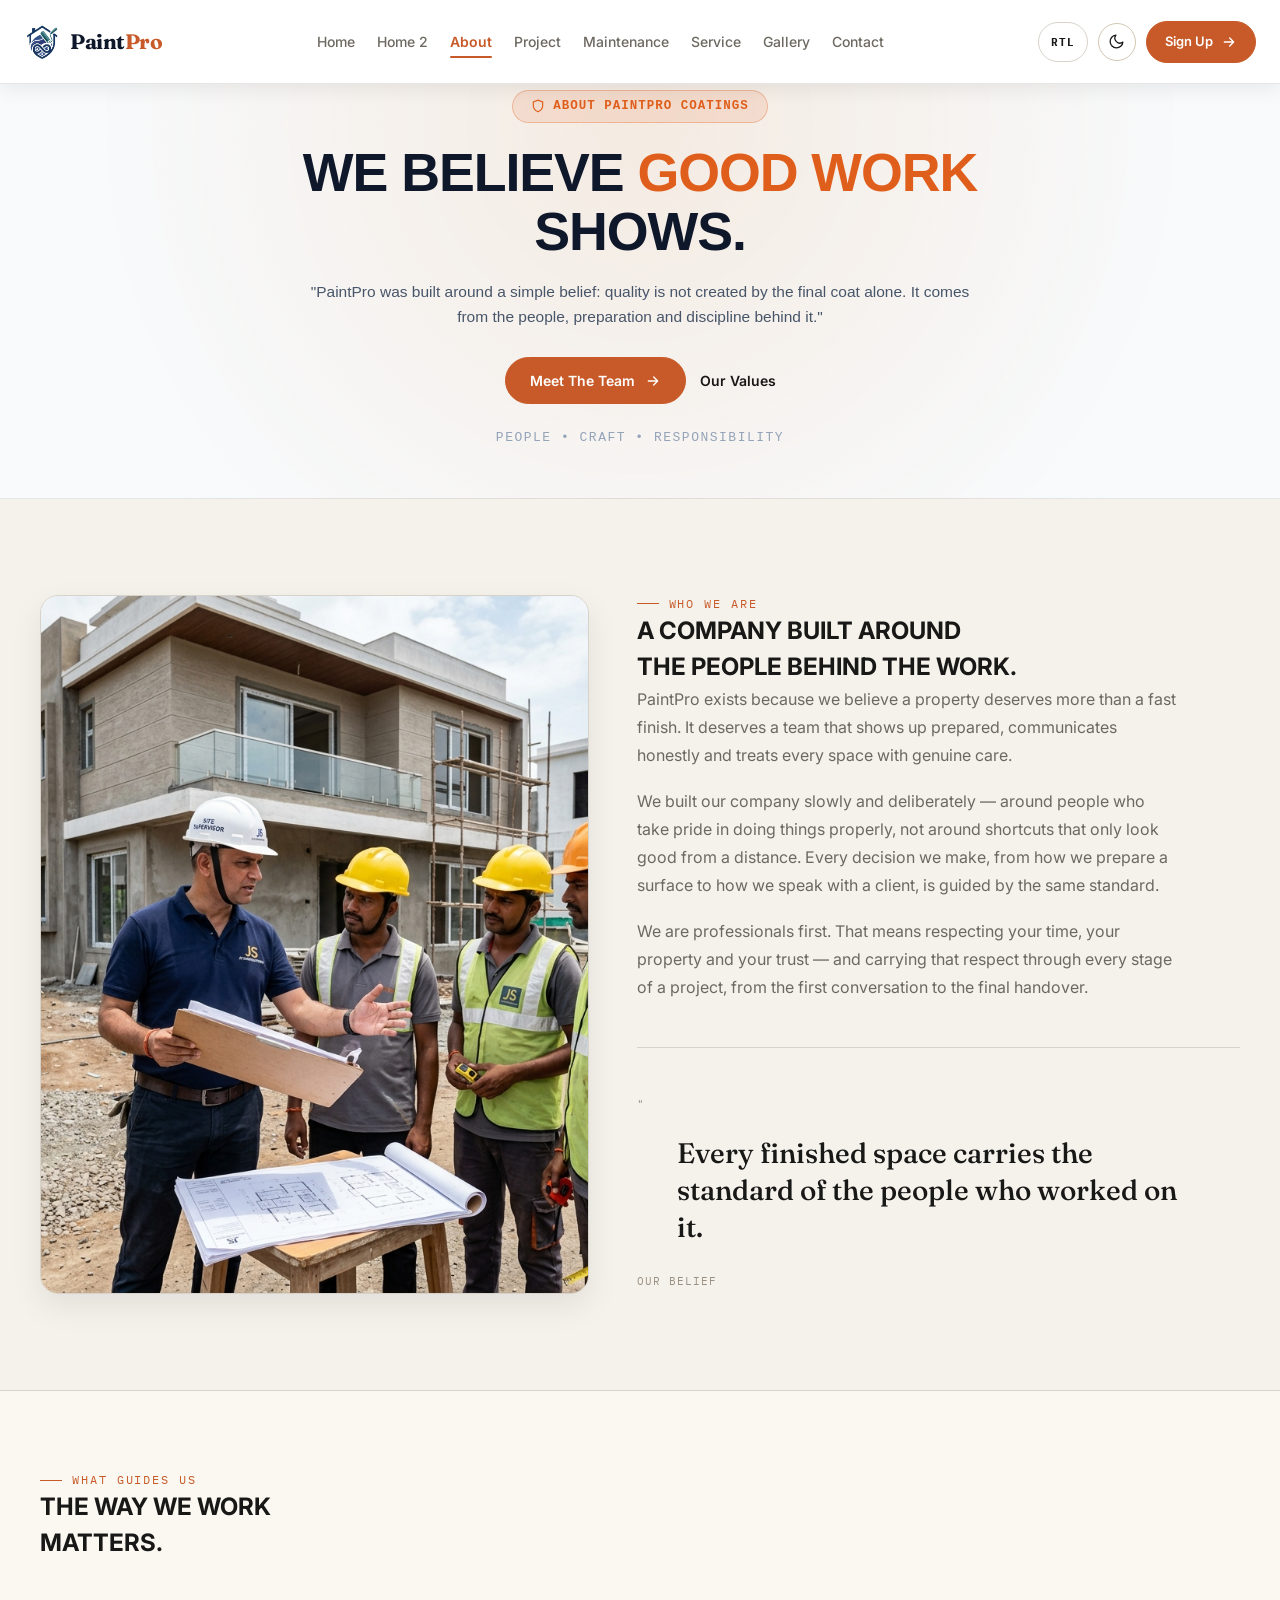
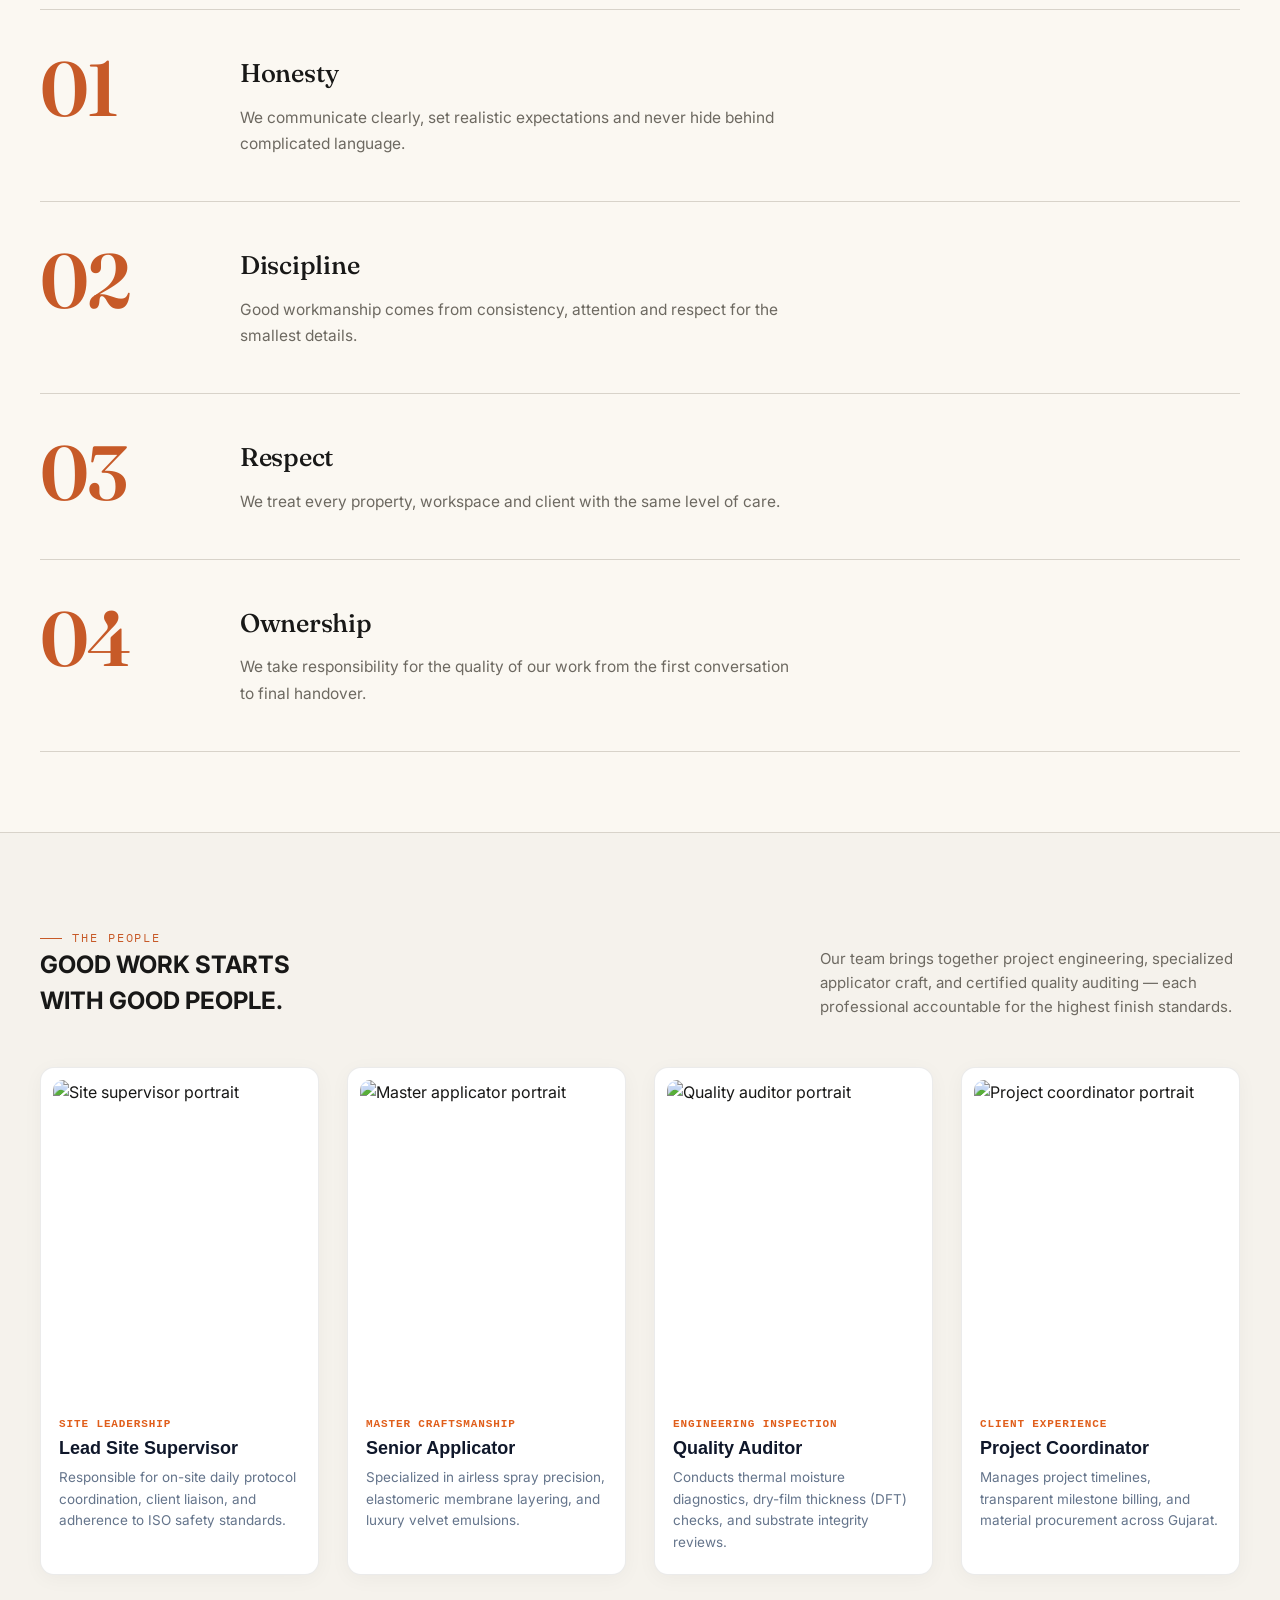
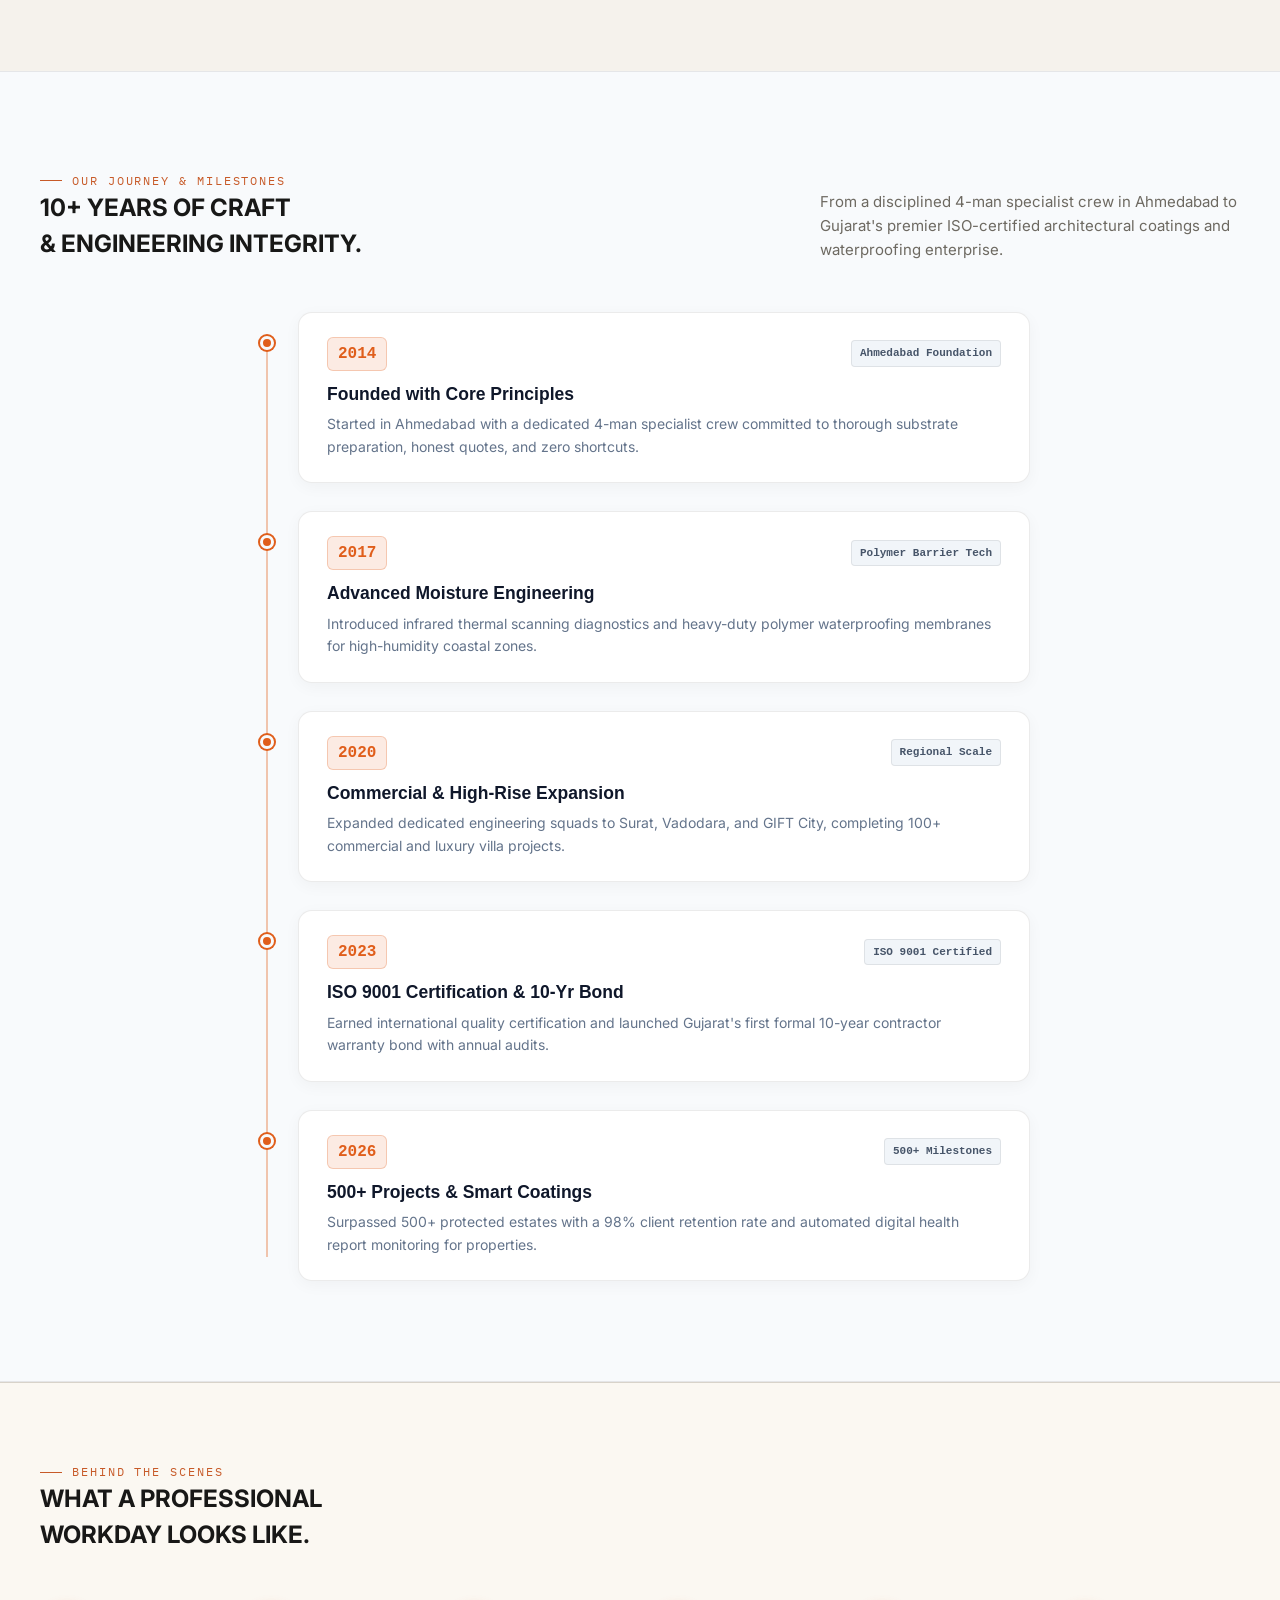
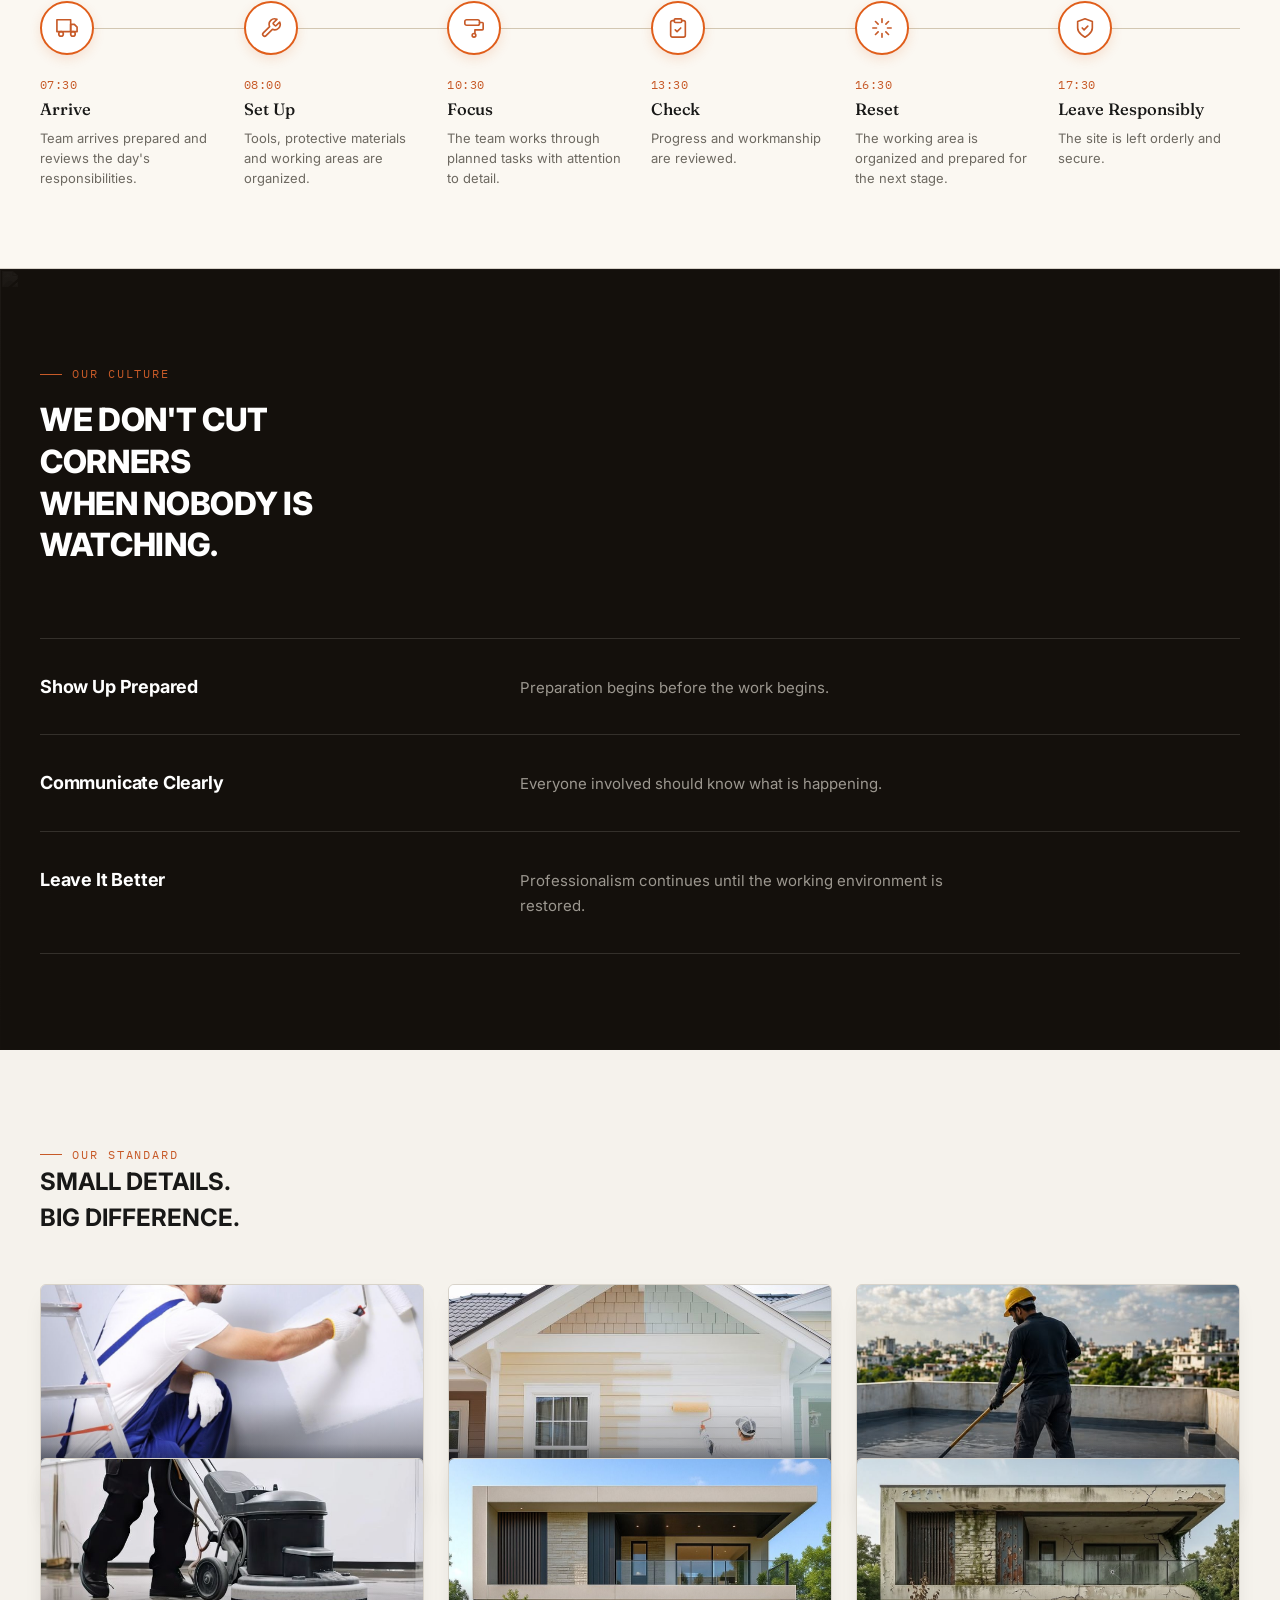
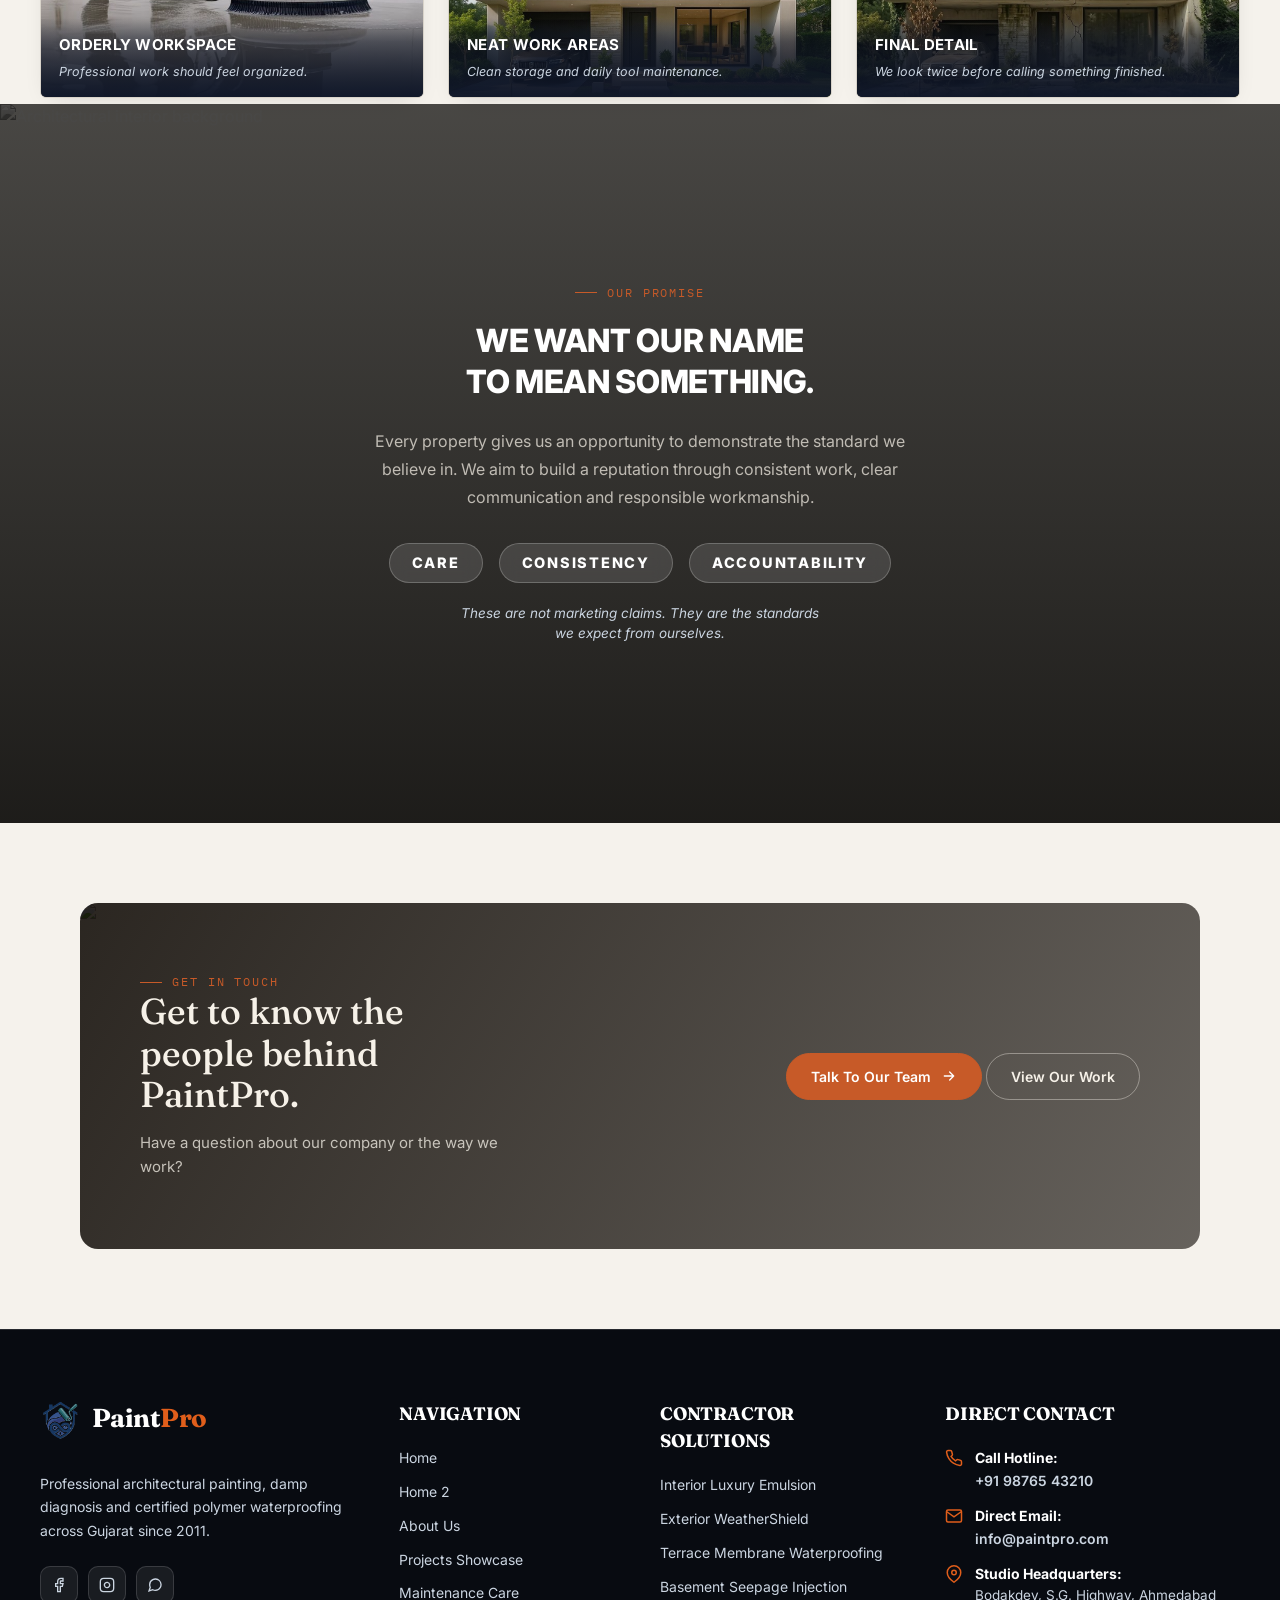
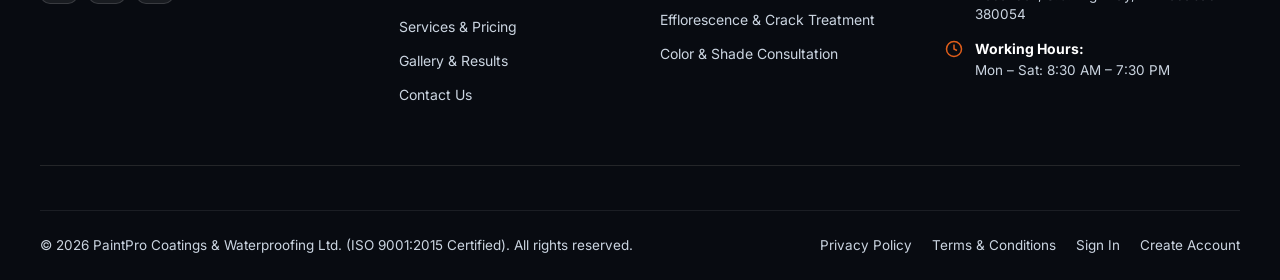
==== commit 6554f23c: "sign in and the sign up page fixed" ====
--- a/about.html
+++ b/about.html
@@ -38,10 +38,6 @@
         <svg class="icon-moon" viewBox="0 0 24 24" fill="none" stroke="currentColor" stroke-width="1.8" stroke-linecap="round" stroke-linejoin="round"><path d="M21 12.8A9 9 0 1 1 11.2 3a7 7 0 0 0 9.8 9.8Z"/></svg>
         <svg class="icon-sun" viewBox="0 0 24 24" fill="none" stroke="currentColor" stroke-width="1.8" stroke-linecap="round"><circle cx="12" cy="12" r="4"/><path d="M12 2v2M12 20v2M4.9 4.9l1.4 1.4M17.7 17.7l1.4 1.4M2 12h2M20 12h2M4.9 19.1l1.4-1.4M17.7 6.3l1.4-1.4"/></svg>
       </button>
-      <a href="login.html" class="nav-login-btn hide-mobile" aria-label="Sign In">
-        <svg viewBox="0 0 24 24" fill="none" stroke="currentColor" stroke-width="2" stroke-linecap="round" stroke-linejoin="round"><path d="M20 21v-2a4 4 0 0 0-4-4H8a4 4 0 0 0-4 4v2"/><circle cx="12" cy="7" r="4"/></svg>
-        <span>Sign In</span>
-      </a>
       <a href="signup.html" class="btn btn-primary hide-mobile">
         Sign Up
         <svg viewBox="0 0 24 24" fill="none" stroke="currentColor" stroke-width="2" stroke-linecap="round" stroke-linejoin="round"><path d="M5 12h14M13 6l6 6-6 6"/></svg>
@@ -76,10 +72,6 @@
   </div>
 
   <div class="mobile-auth-actions">
-    <a href="login.html" class="nav-login-btn">
-      <svg viewBox="0 0 24 24" fill="none" stroke="currentColor" stroke-width="2" style="width:16px;height:16px;"><path d="M20 21v-2a4 4 0 0 0-4-4H8a4 4 0 0 0-4 4v2"/><circle cx="12" cy="7" r="4"/></svg>
-      <span>Sign In</span>
-    </a>
     <a href="signup.html" class="btn btn-primary btn-block">Sign Up</a>
   </div>
 </div>
--- a/css/global.css
+++ b/css/global.css
@@ -8955,3 +8955,19 @@
     font-size: 24px !important;
   }
 }
+
+/* ==========================================================================
+   AUTH FORM INPUT PADDING & ICON REMOVAL FIX
+   ========================================================================== */
+.auth-input {
+  padding-left: 16px !important;
+}
+
+.auth-badge {
+  display: none !important;
+}
+
+.field-icon {
+  display: none !important;
+}
+
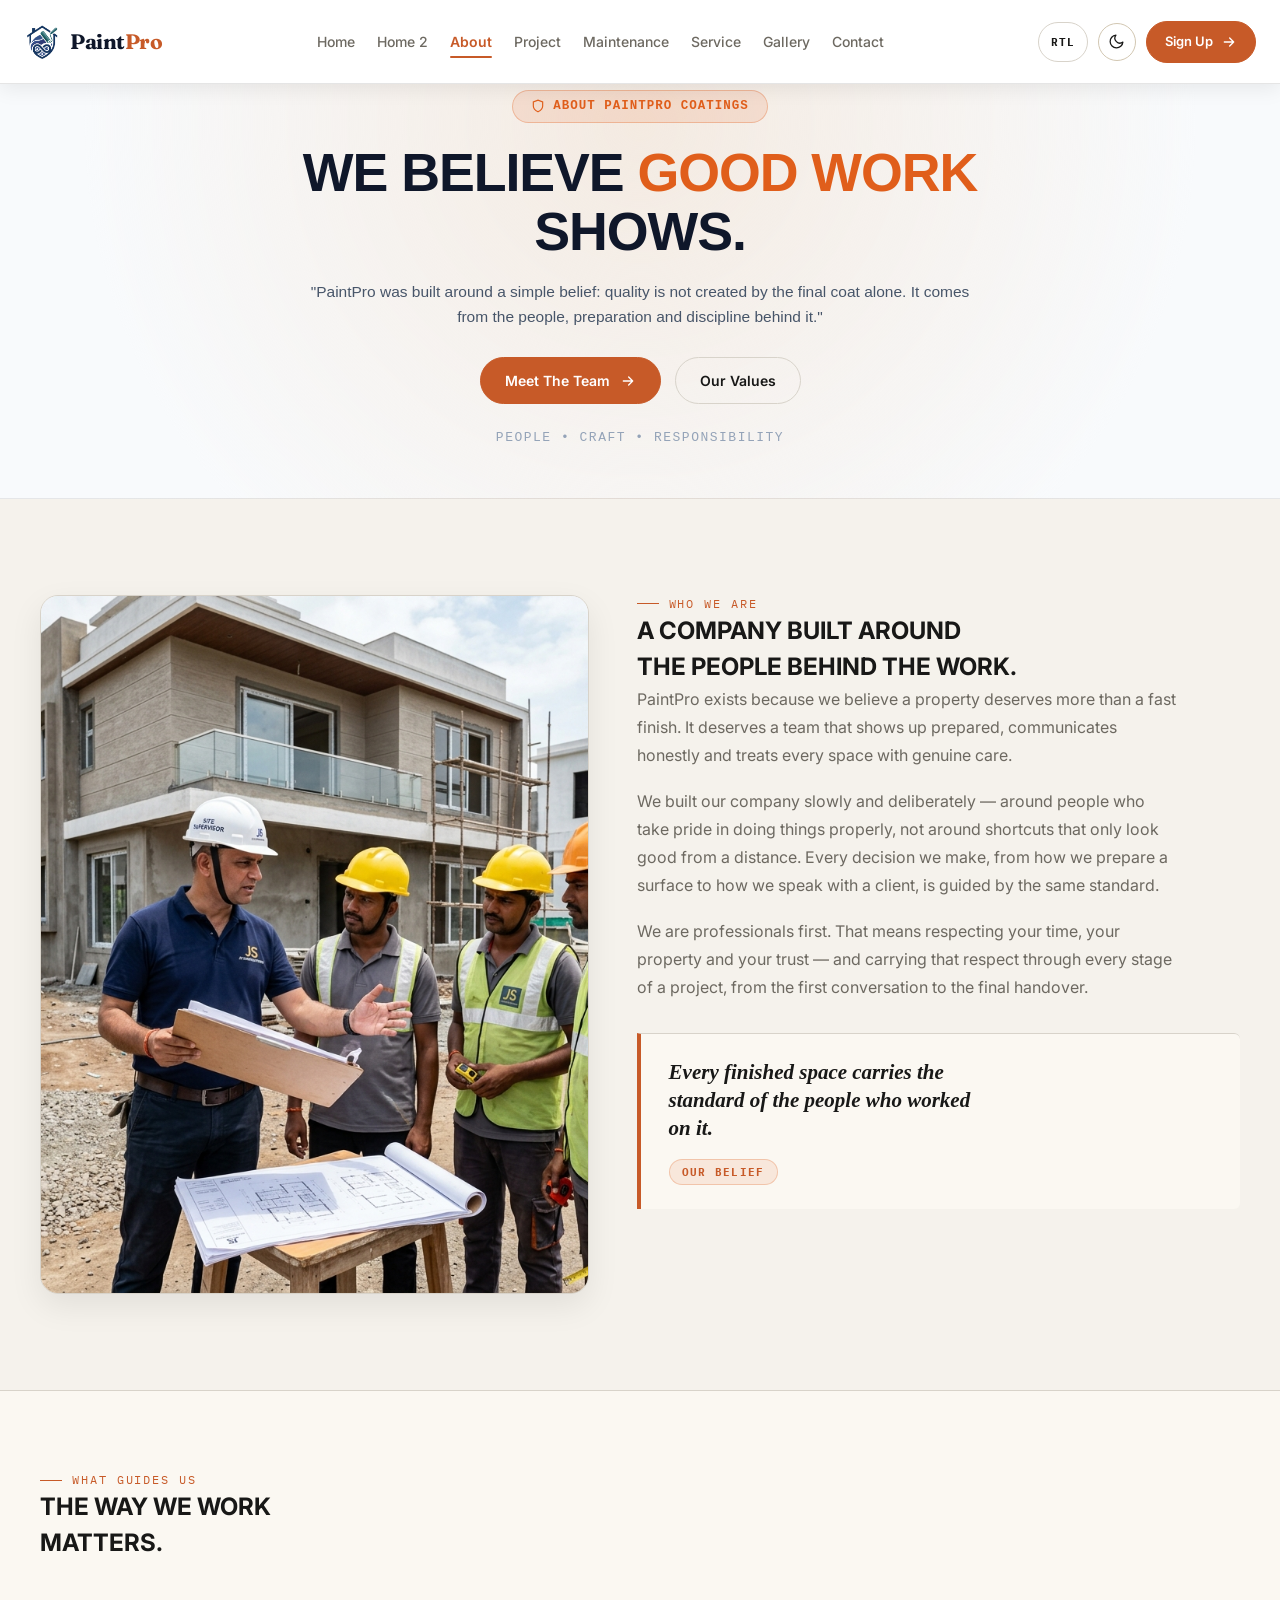
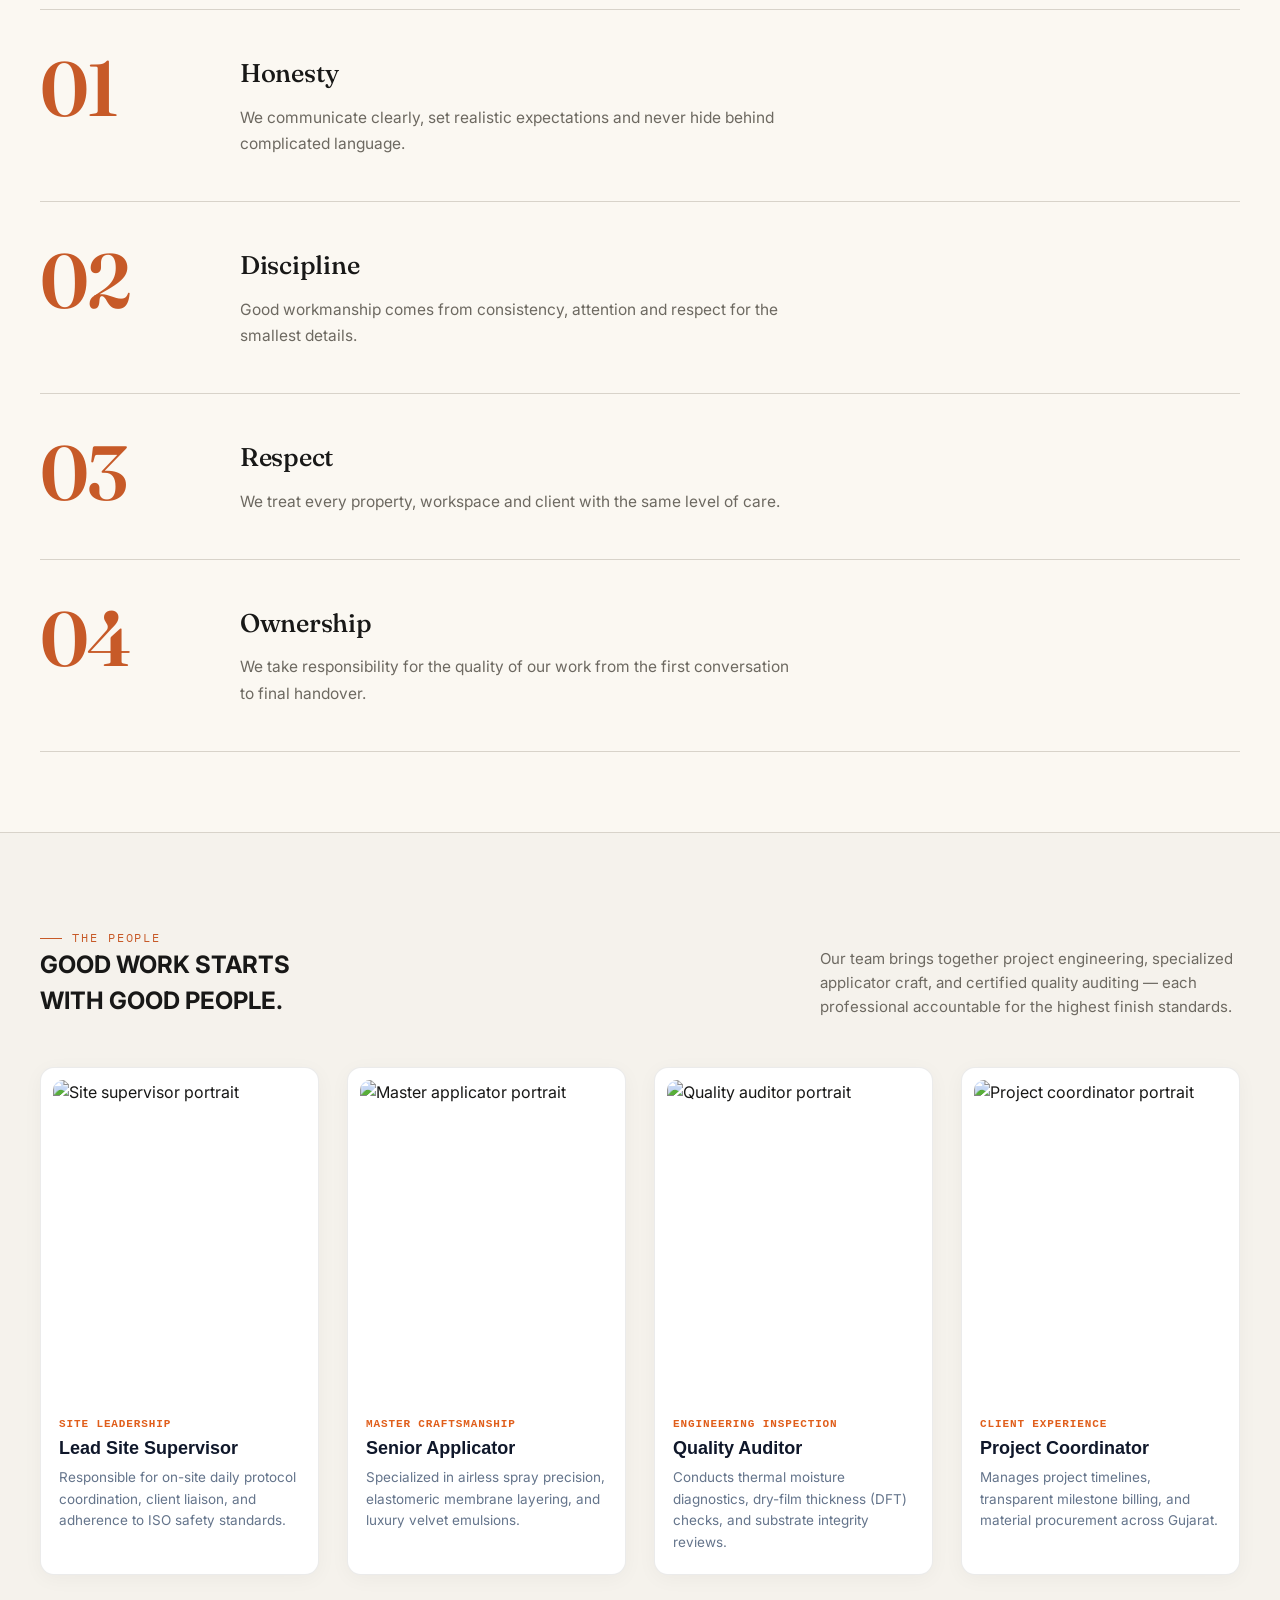
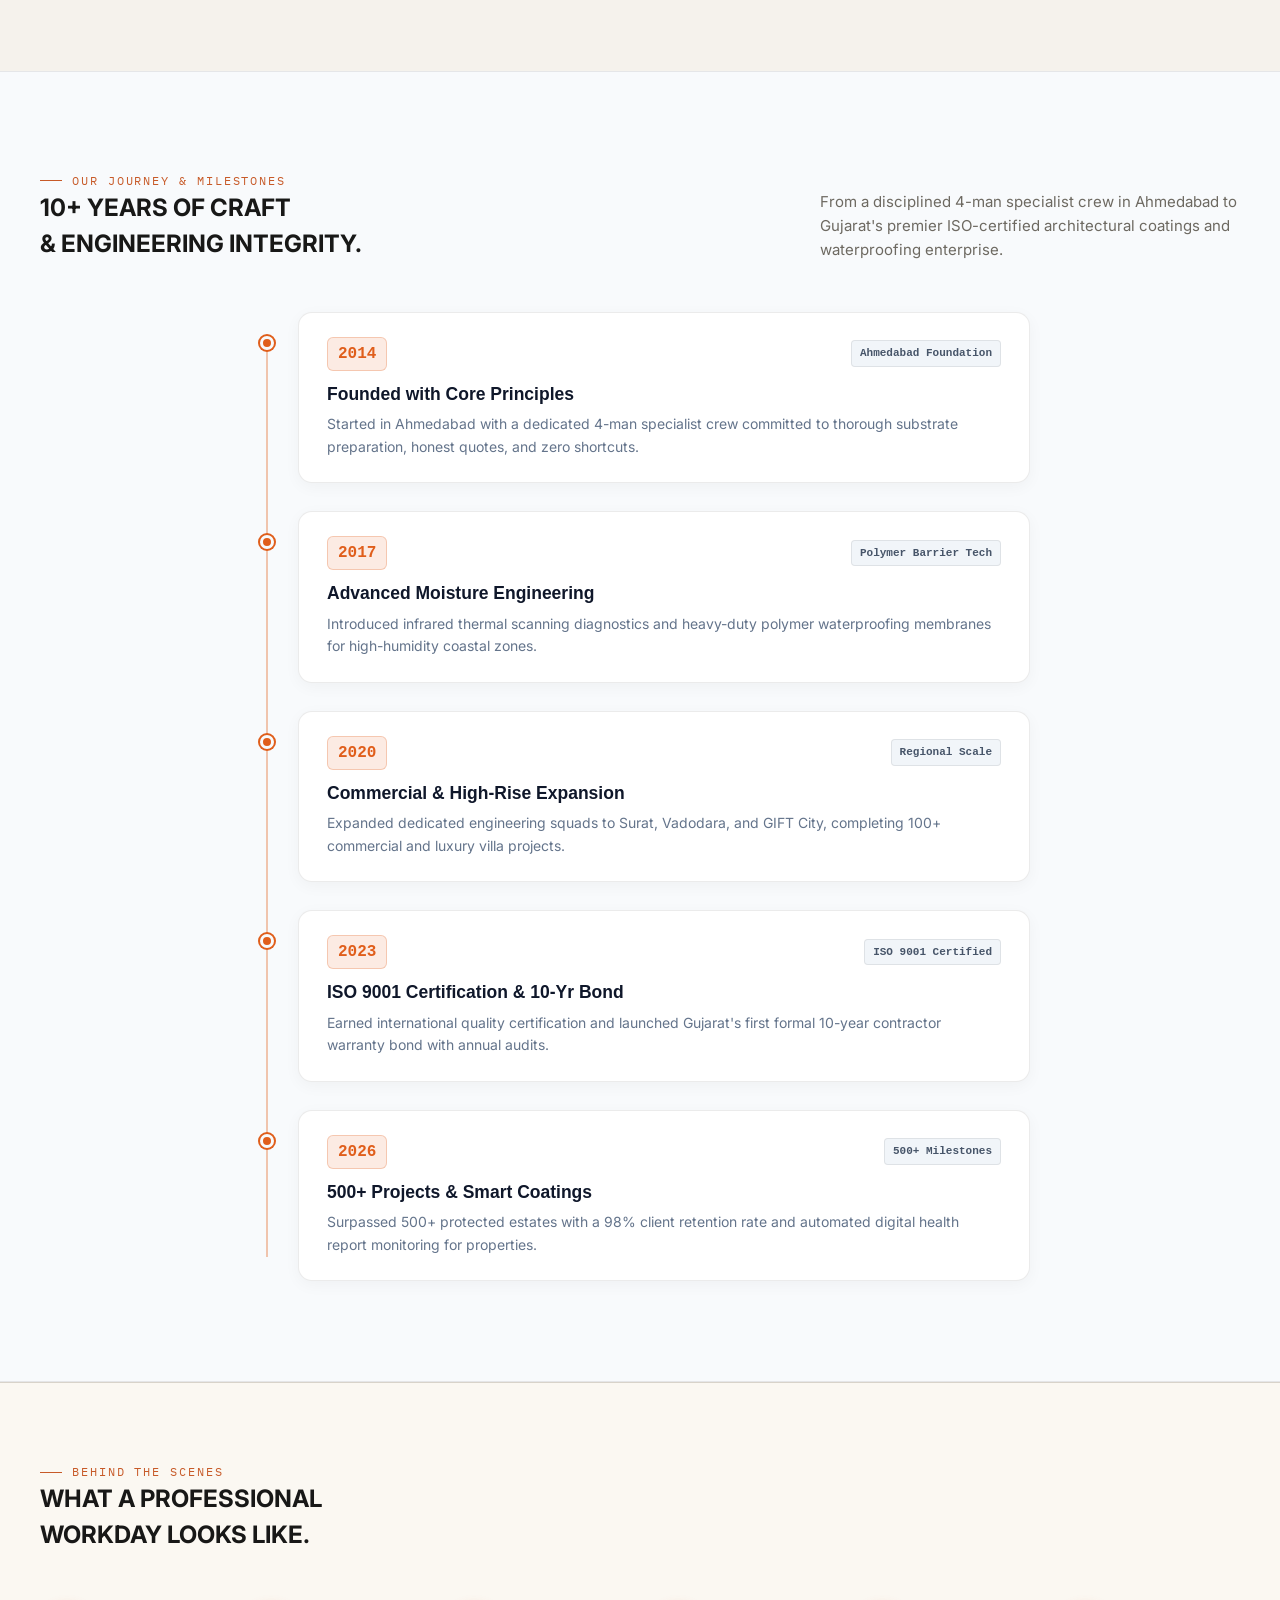
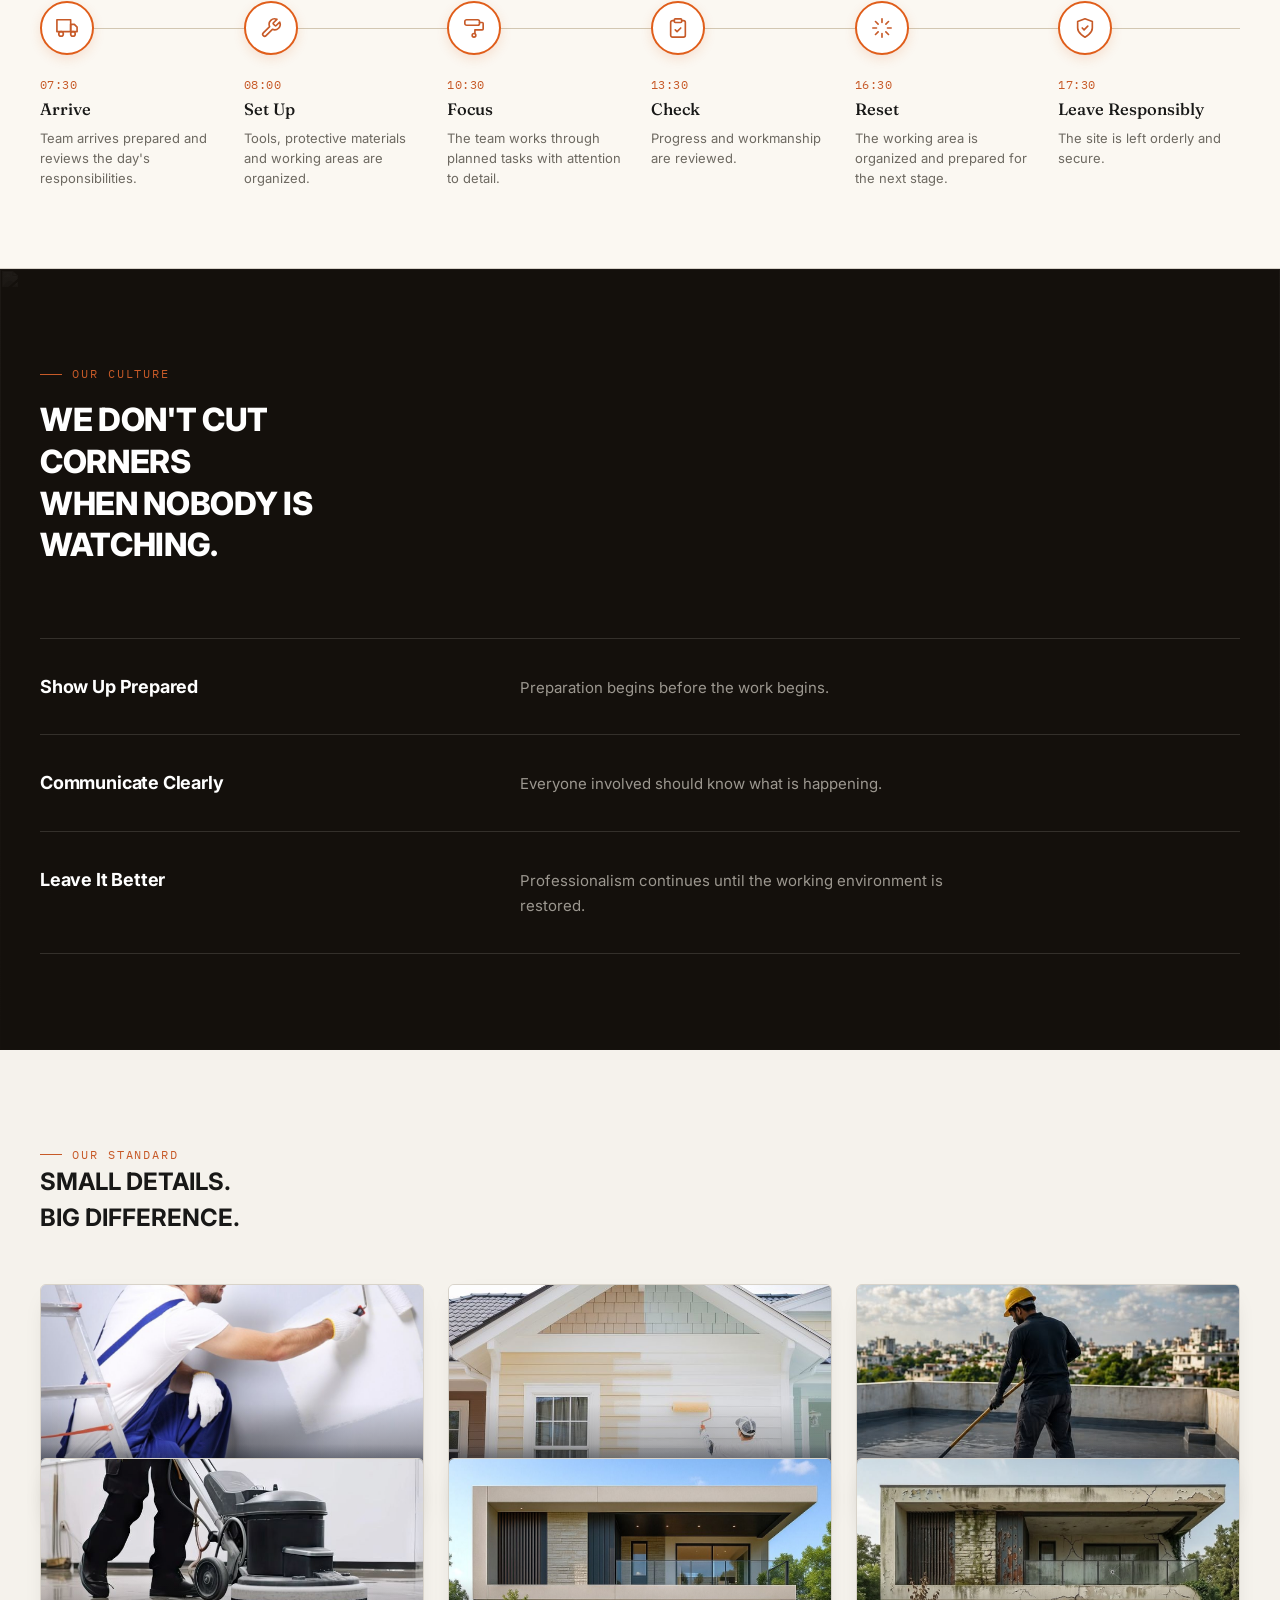
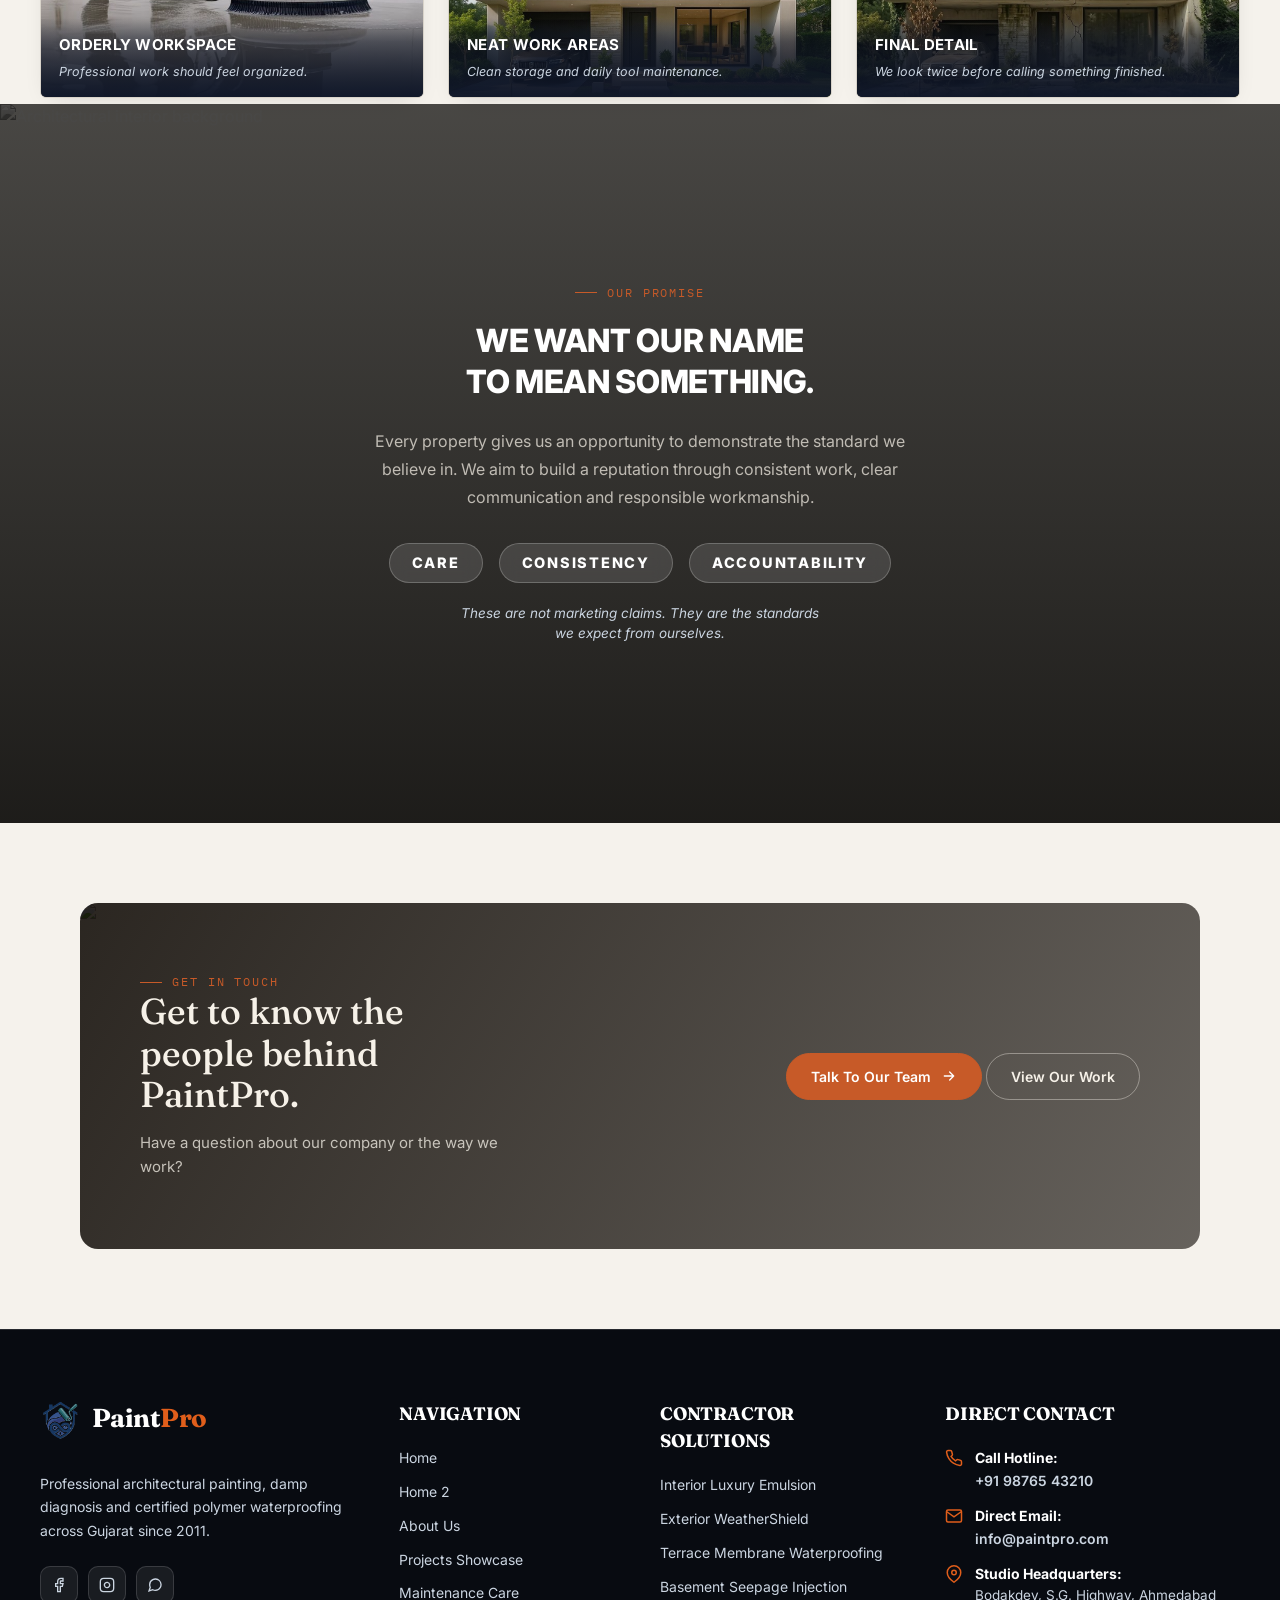
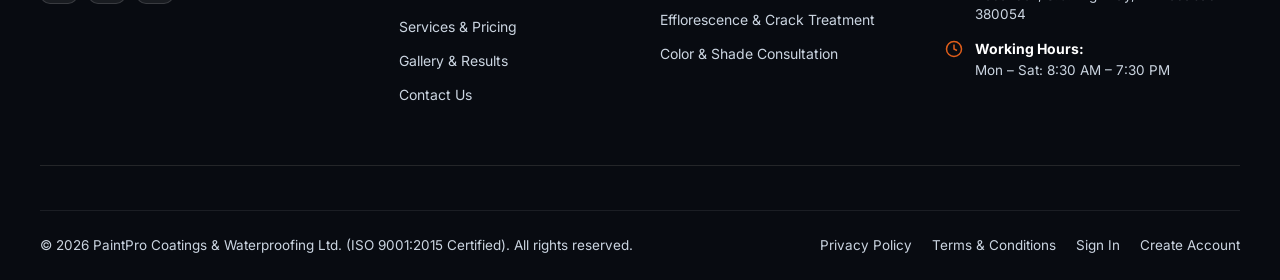
==== commit dde6f797: "fixing the issue" ====
--- a/about.html
+++ b/about.html
@@ -51,6 +51,15 @@
 
 <!-- Mobile panel -->
 <div class="mobile-panel" id="mobilePanel" data-nav-overlay>
+  <div class="mobile-panel-header">
+    <a href="index.html" class="brand" aria-label="PaintPro">
+      <img src="Assets/Logo.png" alt="PaintPro Logo" class="brand-logo-img">
+      <span class="brand-name">Paint<em>Pro</em></span>
+    </a>
+    <button class="mobile-close-btn" data-menu-close aria-label="Close menu" onclick="toggleMobileMenu(event)">
+      <svg viewBox="0 0 24 24" fill="none" stroke="currentColor" stroke-width="2"><path d="M18 6L6 18M6 6l12 12"/></svg>
+    </button>
+  </div>
   <div class="mobile-nav-links">
     <a href="index.html">Home</a>
     <a href="home-2.html">Home 2</a>
@@ -92,7 +101,7 @@
           Meet The Team
           <svg viewBox="0 0 24 24" fill="none" stroke="currentColor" stroke-width="2" stroke-linecap="round" stroke-linejoin="round"><path d="M5 12h14M13 6l6 6-6 6"/></svg>
         </a>
-        <a href="#principles" class="btn btn-ghost">Our Values</a>
+        <a href="#principles" class="btn btn-outline">Our Values</a>
       </div>
       <div class="page-hero-tagline">
         <span>People • Craft • Responsibility</span>
--- a/css/global.css
+++ b/css/global.css
@@ -1136,10 +1136,11 @@
   .archive{ padding-bottom:70px; }
   .archive-grid{ grid-template-columns:1fr; gap:36px; }
   .p-name{ font-size:20px; }
-
   .case-study{ padding:6px 0 70px; }
-  .case-grid{ padding:22px; border-radius:3px; }
-  .case-meta{ grid-template-columns:1fr 1fr; gap:16px; padding:18px 0; }
+  .case-grid{ padding:20px 16px; border-radius:3px; max-width:100%; box-sizing:border-box; overflow:hidden; }
+  .case-title{ font-size: clamp(20px, 6vw, 28px); word-break: break-word; }
+  .case-copy .btn{ width: 100%; max-width: 100%; box-sizing: border-box; justify-content: center; }
+  .case-meta{ grid-template-columns: 1fr; gap: 12px; padding: 18px 0; }
   .case-thumbs{ flex-wrap:wrap; }
   .case-thumb{ width:58px; height:44px; }
 
@@ -1801,6 +1802,7 @@
   display: flex;
   align-items: center;
   justify-content: center;
+  z-index: 2;
 }
 
 [dir="rtl"] .service-badge-num {
@@ -2729,7 +2731,7 @@
 }
 .zone-card img{ position: absolute; inset: 0; width: 100%; height: 100%; object-fit: cover; transition: transform 700ms var(--ease); }
 .zone-card:hover img{ transform: scale(1.08); }
-.zone-card::after{ content:''; position: absolute; inset: 0; background: linear-gradient(0deg, rgba(10,8,5,0.85) 0%, rgba(10,8,5,0.1) 60%); z-index: 1; }
+.zone-card::after{ content:''; position: absolute; inset: 0; background: linear-gradient(to top, rgba(0,0,0,0.92) 0%, rgba(0,0,0,0.45) 50%, rgba(0,0,0,0.08) 100%); z-index: 1; }
 .zone-card-icon{
   position: absolute; top: 14px; left: 14px; z-index: 2;
   width: 32px; height: 32px;
@@ -2740,9 +2742,9 @@
   color: #fff;
 }
 .zone-card-icon svg{ width: 15px; height: 15px; }
-.zone-card-body{ position: absolute; left: 0; right: 0; bottom: 0; z-index: 2; padding: 16px; color: #F6F1E8; }
-.zone-card-title{ font-family: var(--font-display); font-size: 16px; font-weight: 500; }
-.zone-card-text{ font-size: 11.5px; color: rgba(246,241,232,0.65); margin-top: 6px; line-height: 1.4; }
+.zone-card-body{ position: absolute; left: 0; right: 0; bottom: 0; z-index: 2; padding: 16px; color: #FFFFFF; }
+.zone-card-title{ font-family: var(--font-display); font-size: 16px; font-weight: 700; color: #FFFFFF; text-shadow: 0 1px 3px rgba(0,0,0,0.8); }
+.zone-card-text{ font-size: 12px; color: rgba(255, 255, 255, 0.95); margin-top: 6px; line-height: 1.4; text-shadow: 0 1px 2px rgba(0,0,0,0.8); font-weight: 500; }
 .zones-side{
   background: var(--surface);
   border: 1px solid var(--border);
@@ -2895,6 +2897,7 @@
   .stat-item:nth-child(n+3){ border-top: 1px solid var(--border); }
   .section-head{ flex-direction: column; align-items: flex-start; gap: 18px; margin-bottom: 44px; }
   .materials-grid{ grid-template-columns: repeat(2,1fr); }
+  .materials-grid .material-item:nth-child(5){ grid-column: span 2; justify-self: center; text-align: center; }
   .cta-grid{ flex-direction: column; align-items: flex-start; }
   .cta-side{ text-align: left; }
 
@@ -2960,53 +2963,39 @@
   .problems-head{ max-width: none; }
   .problems-row{
     display: flex;
-    grid-template-columns: none;
-    overflow-x: auto;
-    gap: 14px;
-    margin: 28px -16px 0;
-    padding: 0 16px 6px;
-    scroll-snap-type: x proximity;
-    -webkit-overflow-scrolling: touch;
-  }
-  .problem-tile{ flex: 0 0 72%; aspect-ratio: 3/3.6; scroll-snap-align: start; }
+    flex-direction: column;
+    overflow-x: visible;
+    gap: 16px;
+    margin: 24px 0 0;
+    padding: 0;
+  }
+  .problem-tile{ width: 100%; flex: 0 0 auto; aspect-ratio: 4/3; }
   .problem-tile .problem-tile-text{ max-height: 60px; opacity: 1; }
 
   .diagnosis-grid{ grid-template-columns: 1fr; gap: 26px; }
-  .diagnosis-media{ aspect-ratio: 4/3.4; }
+  .diagnosis-media{ aspect-ratio: 4/3.4; width: 100%; max-width: 100%; box-sizing: border-box; overflow: hidden; }
   .hotspot{ width: 26px; height: 26px; }
   .diagnosis-info{ padding: 22px; }
   .diagnosis-cards{
     display: flex;
+    flex-direction: column;
     gap: 12px;
-    overflow-x: auto;
-    margin: 18px -16px 0;
-    padding: 0 16px 4px;
-    scroll-snap-type: x proximity;
+    overflow-x: visible;
+    margin: 18px 0 0;
+    padding: 0;
   }
   .diagnosis-cards .diagnosis-mini-card{
-    flex: 0 0 78%;
-    scroll-snap-align: start;
+    width: 100%;
+    flex: 0 0 100%;
+    box-sizing: border-box;
     background: var(--surface);
     border: 1px solid var(--border);
     border-radius: var(--radius-md);
     padding: 18px;
   }
-  .diagnosis-cards .diagnosis-mini-card b{ display: block; font-family: var(--font-display); font-size: 16px; font-weight: 500; color: var(--text); }
-  .diagnosis-cards .diagnosis-mini-card small{ display: block; font-family: var(--font-mono); font-size: 10px; letter-spacing: 0.06em; text-transform: uppercase; color: var(--accent); margin-bottom: 8px; }
-  .diagnosis-cards .diagnosis-mini-card p{ font-size: 13px; color: var(--text-muted); margin-top: 8px; line-height: 1.55; }
-
-  .colour-grid{ display: flex; grid-template-columns: none; overflow-x: auto; gap: 14px; margin: 0 -16px; padding: 0 16px 6px; scroll-snap-type: x proximity; }
-  .colour-card{ flex: 0 0 82%; aspect-ratio: 3/4.1; scroll-snap-align: start; }
-
-  .protection-grid{ gap: 34px; }
-  .protection-visual{ height: 260px; }
-  .protection-layer{ width: 76%; }
-  .protection-list-item{ padding: 16px 0; gap: 14px; }
-
-  .zones-grid{ grid-template-columns: 1fr 1fr; }
-  .zones-grid .zone-card:nth-child(5){ grid-column: span 2; aspect-ratio: 16/9; }
-  .zones-side{ padding: 22px; }
-  .zones-side-list{ flex-direction: column; }
+
+  .colour-grid{ display: flex; flex-direction: column; overflow-x: visible; gap: 20px; margin: 24px 0 0; padding: 0; }
+  .colour-card{ width: 100%; flex: 0 0 auto; aspect-ratio: 4/3; }
 
   .story-top{ flex-direction: column; align-items: flex-start; gap: 20px; }
   .story-nav-btns{ align-self: flex-end; }
@@ -3270,6 +3259,13 @@
   border-radius: var(--radius-lg);
   overflow: hidden;
   background: var(--surface);
+}
+@media (max-width: 768px) {
+  .svc-matrix-scroll { overflow-x: visible !important; width: 100% !important; }
+  .svc-matrix { min-width: 0 !important; width: 100% !important; display: flex; flex-direction: column; gap: 12px; border: none; background: transparent; }
+  .svc-matrix-head { display: none; }
+  .svc-matrix-row-label { border: 1px solid var(--border) !important; border-radius: var(--radius-md) var(--radius-md) 0 0; background: var(--surface-2); padding: 14px 16px; margin-top: 10px; }
+  .svc-matrix-cell:not(.svc-matrix-head):not(.svc-matrix-row-label) { border: 1px solid var(--border); border-top: none; background: var(--surface); padding: 12px 16px; display: flex; justify-content: space-between; align-items: center; }
 }
 .svc-matrix-cell{
   padding: 18px 20px;
@@ -3613,7 +3609,7 @@
   position: relative;
   border-radius: var(--radius-lg);
   overflow: hidden;
-  margin: 0 40px;
+  margin: 0 40px 64px 40px;
   padding: 64px 60px;
   color: #F6F1E8;
   isolation: isolate;
@@ -3652,7 +3648,7 @@
   .svc-material-groups { grid-template-columns: repeat(2, 1fr); }
   .svc-selector-options { grid-template-columns: repeat(2, 1fr); }
   .svc-selector { padding: 32px; }
-  .svc-final-cta { margin: 0 32px; padding: 50px 44px; }
+  .svc-final-cta { margin: 0 32px 48px 32px; padding: 50px 44px; }
 }
 
 @media (max-width: 820px) {
@@ -3705,7 +3701,7 @@
   .svc-selector{ padding: 26px 20px; border-radius: var(--radius-md); }
   .svc-selector-options{ grid-template-columns: 1fr; }
 
-  .svc-final-cta{ margin: 0 16px; padding: 36px 22px; border-radius: var(--radius-md); }
+  .svc-final-cta{ margin: 0 16px 36px 16px; padding: 36px 22px; border-radius: var(--radius-md); }
   .svc-final-actions{ width: 100%; }
   .svc-final-actions .btn{ width: 100%; }
 }
@@ -4867,6 +4863,7 @@
   min-height:64vh;
   display:flex; align-items:center;
   overflow:hidden;
+  margin-bottom:64px;
 }
 .mnt-final-media{ position:absolute; inset:0; }
 .mnt-final-media img{ width:100%; height:100%; object-fit:cover; }
@@ -4913,7 +4910,7 @@
   .mnt-section.tight{ padding:60px 0; }
   .mnt-clock{ grid-template-columns:1fr 1fr; row-gap:44px; }
   .mnt-clock-connector{ display:none; }
-  .mnt-warning-grid{ grid-template-columns:repeat(2,1fr); }
+  .mnt-warning-grid{ grid-template-columns:1fr; gap:16px; }
   .mnt-calendar-panel{ grid-template-columns:1fr; }
   .mnt-compare-split{ grid-template-columns:1fr; }
   .mnt-paths{ grid-template-columns:1fr; gap:36px; }
@@ -4936,7 +4933,7 @@
   .mnt-clock{ grid-template-columns:1fr 1fr; gap:32px 16px; }
   .mnt-clock-desc{ display:none; }
 
-  .mnt-warning-grid{ grid-template-columns:repeat(2,1fr); gap:1px; }
+  .mnt-warning-grid{ grid-template-columns:1fr; gap:16px; }
 
   .mnt-calendar-months{ margin-left:-16px; margin-right:-16px; padding-left:16px; padding-right:16px; }
 
@@ -5083,14 +5080,36 @@
   position: relative;
   width: 100%;
   max-width: 440px;
-  background: var(--bg-card, #121824);
-  border: 1px solid var(--border-strong, rgba(255,255,255,0.12));
+  background: var(--surface);
+  border: 1px solid var(--border);
   border-radius: 20px;
   padding: 32px;
-  box-shadow: 0 24px 60px rgba(0, 0, 0, 0.45);
+  box-shadow: var(--shadow-lg, 0 24px 60px rgba(0,0,0,0.45));
   transform: translateY(20px) scale(0.97);
   transition: transform 0.25s cubic-bezier(0.16, 1, 0.3, 1);
-  color: var(--text, #f1f5f9);
+  color: var(--text);
+}
+.contact-form-card {
+  background: var(--surface);
+  border: 1px solid var(--border);
+  border-radius: 20px;
+  padding: 40px;
+  box-shadow: var(--shadow-md, 0 10px 30px rgba(0,0,0,0.06));
+  color: var(--text);
+}
+.contact-form-header {
+  margin-bottom: 28px;
+}
+.contact-form-header h2 {
+  font-family: var(--font-display, inherit);
+  font-size: 26px;
+  font-weight: 700;
+  margin-bottom: 8px;
+  color: var(--text);
+}
+.contact-form-header p {
+  font-size: 14px;
+  color: var(--text-muted);
 }
 .auth-modal-backdrop.is-open .auth-modal-card {
   transform: translateY(0) scale(1);
@@ -5549,9 +5568,9 @@
 /* Coverage Area Section */
 .coverage-section {
   padding: 60px 0;
-  background: var(--surface, rgba(255,255,255,0.02));
-  border-top: 1px solid var(--border, rgba(255,255,255,0.06));
-  border-bottom: 1px solid var(--border, rgba(255,255,255,0.06));
+  background: var(--surface-2);
+  border-top: 1px solid var(--border);
+  border-bottom: 1px solid var(--border);
 }
 .coverage-chips-wrap {
   display: flex;
@@ -5566,12 +5585,12 @@
   align-items: center;
   gap: 8px;
   padding: 10px 18px;
-  background: var(--bg-card, #121824);
-  border: 1px solid var(--border-strong, rgba(255,255,255,0.1));
+  background: var(--surface);
+  border: 1px solid var(--border);
   border-radius: 999px;
   font-size: 14px;
   font-weight: 600;
-  color: var(--text, #f1f5f9);
+  color: var(--text);
 }
 .coverage-chip-dot {
   width: 8px;
@@ -8045,11 +8064,62 @@
   }
 
   .comparison-table-wrapper {
-    overflow-x: auto;
+    overflow-x: visible !important;
+    width: 100% !important;
   }
 
   .comparison-table {
-    min-width: 600px;
+    min-width: 0 !important;
+    width: 100% !important;
+    display: block;
+  }
+
+  .comparison-table thead {
+    display: none;
+  }
+
+  .comparison-table tbody,
+  .comparison-table tr {
+    display: block;
+    width: 100%;
+    box-sizing: border-box;
+  }
+
+  .comparison-table tr {
+    background: var(--surface);
+    border: 1px solid var(--border);
+    border-radius: var(--radius-md);
+    padding: 16px;
+    margin-bottom: 16px;
+  }
+
+  .comparison-table td {
+    display: block;
+    width: 100%;
+    border: none !important;
+    padding: 6px 0 !important;
+    box-sizing: border-box;
+  }
+
+  .comparison-table td.col-feature {
+    font-weight: 700;
+    font-size: 15px;
+    color: var(--text);
+    border-bottom: 1px dashed var(--border) !important;
+    margin-bottom: 8px;
+    padding-bottom: 10px !important;
+  }
+
+  .comparison-table td.col-standard {
+    color: var(--text-muted);
+    font-size: 13px;
+  }
+
+  .comparison-table td.col-paintpro {
+    font-weight: 600;
+    color: var(--accent-light, var(--accent));
+    font-size: 13.5px;
+    margin-top: 4px;
   }
 
   .archive-grid {
@@ -8766,6 +8836,125 @@
   flex-wrap: wrap;
 }
 
+.home2-visit-cta-row .btn-ghost,
+.home2-visit-cta-row .btn-outline {
+  border: 1.5px solid var(--border, rgba(0, 0, 0, 0.18)) !important;
+  padding: 12px 24px !important;
+  border-radius: 999px !important;
+  color: var(--text, #0f172a) !important;
+}
+
+/* Dark Mode Overrides for Home 2 Free Site Visit Section */
+[data-theme="dark"] .home2-visit-section {
+  background: var(--bg, #11110f);
+  border-color: var(--border, #36332f);
+}
+
+[data-theme="dark"] .home2-visit-banner {
+  background: var(--surface, #1b1a18);
+  border-color: var(--border, #36332f);
+  box-shadow: 0 16px 40px rgba(0, 0, 0, 0.4);
+}
+
+[data-theme="dark"] .home2-visit-title,
+[data-theme="dark"] .home2-visit-body h3 {
+  color: var(--text, #f4f0e8);
+}
+
+[data-theme="dark"] .home2-visit-sub,
+[data-theme="dark"] .home2-visit-body p {
+  color: var(--muted, #aaa59d);
+}
+
+[data-theme="dark"] .home2-visit-card {
+  background: #12110f;
+  border-color: var(--border, #36332f);
+}
+
+[data-theme="dark"] .home2-visit-cta-row .btn-ghost,
+[data-theme="dark"] .home2-visit-cta-row .btn-outline {
+  border-color: rgba(255, 255, 255, 0.25) !important;
+  color: var(--text, #f4f0e8) !important;
+}
+
+/* Featured Transformation Button Border Fix */
+.story-cta .btn,
+.story-cta .btn-ghost,
+.story-cta .btn-outline {
+  border: 1.5px solid rgba(255, 255, 255, 0.35) !important;
+  padding: 12px 24px !important;
+  border-radius: 999px !important;
+}
+
+/* Global Hero Section Buttons Border Fix (All Inner Pages except Home & Home 2) */
+.page-hero-ctas .btn-ghost,
+.page-centered-hero .btn-ghost,
+.page-hero-ctas .btn-outline,
+.page-centered-hero .btn-outline {
+  border: 1.5px solid var(--border, rgba(0, 0, 0, 0.18)) !important;
+  padding: 12px 24px !important;
+  border-radius: 999px !important;
+  color: var(--text, #0f172a) !important;
+}
+
+[data-theme="dark"] .page-hero-ctas .btn-ghost,
+[data-theme="dark"] .page-centered-hero .btn-ghost,
+[data-theme="dark"] .page-hero-ctas .btn-outline,
+[data-theme="dark"] .page-centered-hero .btn-outline {
+  border-color: rgba(255, 255, 255, 0.25) !important;
+  color: var(--text, #f4f0e8) !important;
+}
+
+/* About Page Identity Quote Section Alignment Fix */
+.ab-identity-quote {
+  margin-top: 32px !important;
+  padding: 24px 28px !important;
+  background: var(--surface-2, rgba(0, 0, 0, 0.03)) !important;
+  border-left: 4px solid var(--accent, #e05e1b) !important;
+  border-radius: 0 var(--radius-md, 12px) var(--radius-md, 12px) 0 !important;
+  position: relative !important;
+  display: flex !important;
+  flex-direction: column !important;
+  gap: 12px !important;
+  align-items: flex-start !important;
+  box-sizing: border-box !important;
+}
+
+[data-theme="dark"] .ab-identity-quote {
+  background: rgba(255, 255, 255, 0.04) !important;
+}
+
+.ab-identity-quote blockquote {
+  margin: 0 !important;
+  padding: 0 !important;
+  font-family: var(--font-display, serif) !important;
+  font-size: 21px !important;
+  font-weight: 600 !important;
+  line-height: 1.35 !important;
+  color: var(--text, #0f172a) !important;
+  font-style: italic !important;
+}
+
+.ab-identity-quote > span:last-child {
+  display: inline-flex !important;
+  align-items: center !important;
+  font-family: var(--font-mono, monospace) !important;
+  font-size: 11px !important;
+  font-weight: 700 !important;
+  letter-spacing: 0.12em !important;
+  text-transform: uppercase !important;
+  color: var(--accent, #e05e1b) !important;
+  background: rgba(224, 94, 27, 0.1) !important;
+  border: 1px solid rgba(224, 94, 27, 0.25) !important;
+  padding: 4px 12px !important;
+  border-radius: 999px !important;
+  margin-top: 4px !important;
+}
+
+.ab-identity-quote-mark {
+  display: none !important;
+}
+
 @media (max-width: 1024px) {
   .home2-visit-grid {
     grid-template-columns: repeat(2, 1fr);
@@ -8971,3 +9160,323 @@
   display: none !important;
 }
 
+/* ==========================================================================
+   FEATURED CASE STUDY SLIDER & THUMBNAIL ALIGNMENT FIX (INCREASED HEIGHT)
+   ========================================================================== */
+.case-grid {
+  display: grid !important;
+  grid-template-columns: 1fr 1.15fr !important;
+  gap: 44px !important;
+  align-items: stretch !important;
+}
+
+.case-media {
+  display: flex !important;
+  flex-direction: column !important;
+  justify-content: space-between !important;
+  gap: 16px !important;
+  height: 100% !important;
+}
+
+.case-media .p-card-media {
+  border-radius: var(--radius-md, 16px) !important;
+  overflow: hidden !important;
+  position: relative !important;
+  flex-grow: 1 !important;
+  min-height: 420px !important;
+  height: 420px !important;
+  aspect-ratio: auto !important;
+  box-shadow: var(--shadow-md, 0 12px 32px rgba(0,0,0,0.08)) !important;
+  border: 1px solid var(--border, rgba(0,0,0,0.08)) !important;
+}
+
+.case-media .ba-slider,
+.case-media .ba-img,
+.case-media .ba-after-wrap {
+  height: 100% !important;
+  width: 100% !important;
+  object-fit: cover !important;
+}
+
+.case-thumbs {
+  display: flex !important;
+  align-items: center !important;
+  gap: 12px !important;
+  margin-top: 4px !important;
+}
+
+.case-thumb-track {
+  display: flex !important;
+  gap: 12px !important;
+  overflow-x: auto !important;
+  padding: 4px 2px !important;
+}
+
+.case-thumb {
+  width: 90px !important;
+  height: 65px !important;
+  flex-shrink: 0 !important;
+  border-radius: var(--radius-sm, 8px) !important;
+  overflow: hidden !important;
+  border: 2px solid transparent !important;
+  padding: 0 !important;
+  background: #0f172a !important;
+  cursor: pointer !important;
+  transition: transform 0.2s ease, border-color 0.2s ease !important;
+}
+
+.case-thumb.is-active,
+.case-thumb:hover {
+  border-color: var(--accent, #e05e1b) !important;
+  transform: translateY(-2px) !important;
+}
+
+.case-thumb img {
+  width: 100% !important;
+  height: 100% !important;
+  object-fit: cover !important;
+  display: block !important;
+}
+
+@media (max-width: 1024px) {
+  .case-grid {
+    grid-template-columns: 1fr !important;
+  }
+  .case-media .p-card-media {
+    height: 340px !important;
+    min-height: 340px !important;
+  }
+}
+
+/* ==========================================================================
+   MOBILE HAMBURGER MENU HEADER & CLOSE BUTTON
+   ========================================================================== */
+.mobile-panel-header {
+  display: flex !important;
+  align-items: center !important;
+  justify-content: space-between !important;
+  padding-bottom: 16px !important;
+  margin-bottom: 12px !important;
+  border-bottom: 1px solid var(--border, rgba(255, 255, 255, 0.1)) !important;
+}
+
+[data-theme="light"] .mobile-panel-header {
+  border-bottom-color: #f1f5f9 !important;
+}
+
+.mobile-close-btn {
+  width: 38px !important;
+  height: 38px !important;
+  border-radius: 50% !important;
+  background: rgba(255, 255, 255, 0.08) !important;
+  border: 1px solid var(--border, rgba(255, 255, 255, 0.15)) !important;
+  color: var(--text, #ffffff) !important;
+  display: flex !important;
+  align-items: center !important;
+  justify-content: center !important;
+  cursor: pointer !important;
+  transition: background 0.2s ease, transform 0.2s ease !important;
+}
+
+.mobile-close-btn:hover {
+  background: rgba(224, 94, 27, 0.2) !important;
+  color: var(--accent, #e05e1b) !important;
+  transform: scale(1.05) !important;
+}
+
+.mobile-close-btn svg {
+  width: 18px !important;
+  height: 18px !important;
+}
+
+/* ==========================================================================
+   TABLET (<= 1024px) FOOTER 2x2 BALANCED GRID RESPONSIVE FIX
+   ========================================================================== */
+@media (max-width: 1024px) {
+  .site-footer {
+    padding: 56px 0 0 !important;
+  }
+
+  .footer-grid {
+    display: grid !important;
+    grid-template-columns: 1fr 1fr !important;
+    gap: 40px 32px !important;
+    padding-bottom: 44px !important;
+  }
+
+  .footer-brand {
+    grid-column: auto !important;
+    display: flex !important;
+    flex-direction: column !important;
+    align-items: flex-start !important;
+    text-align: left !important;
+    max-width: 100% !important;
+    margin: 0 !important;
+  }
+
+  .footer-brand p {
+    max-width: 100% !important;
+    text-align: left !important;
+  }
+
+  .footer-brand .footer-social {
+    justify-content: flex-start !important;
+  }
+
+  .footer-col {
+    text-align: left !important;
+  }
+
+  .footer-col:last-child {
+    grid-column: auto !important;
+    max-width: 100% !important;
+    width: 100% !important;
+    justify-self: stretch !important;
+    text-align: left !important;
+    margin-top: 0 !important;
+  }
+
+  .footer-col:last-child .footer-contact-item {
+    justify-content: flex-start !important;
+  }
+
+  .footer-bottom {
+    flex-direction: row !important;
+    justify-content: space-between !important;
+    align-items: center !important;
+    text-align: left !important;
+    gap: 16px !important;
+  }
+
+  .footer-bottom-links {
+    justify-content: flex-end !important;
+  }
+
+  .archive-grid {
+    grid-template-columns: 1fr !important;
+    gap: 24px;
+    width: 100% !important;
+    max-width: 100% !important;
+    box-sizing: border-box;
+  }
+
+  .p-card {
+    width: 100% !important;
+    max-width: 100% !important;
+    box-sizing: border-box;
+    overflow: hidden;
+  }
+
+  .p-card-media {
+    height: 220px !important;
+    width: 100% !important;
+    max-width: 100% !important;
+    box-sizing: border-box;
+  }
+
+  .ba-badge.after {
+    right: 10px;
+    font-size: 9px;
+    padding: 4px 8px;
+  }
+
+  .ba-badge.before {
+    left: 10px;
+    font-size: 9px;
+    padding: 4px 8px;
+  }
+}
+
+@media (max-width: 640px) {
+  .footer-grid {
+    grid-template-columns: 1fr !important;
+    gap: 32px !important;
+  }
+  .footer-brand {
+    text-align: left !important;
+    align-items: flex-start !important;
+  }
+  .footer-brand p {
+    text-align: left !important;
+  }
+  .footer-brand .footer-social {
+    justify-content: flex-start !important;
+  }
+  .footer-col {
+    text-align: left !important;
+  }
+  .footer-col ul {
+    align-items: flex-start !important;
+  }
+  .footer-col:last-child {
+    text-align: left !important;
+  }
+  .footer-col:last-child .footer-contact-item {
+    justify-content: flex-start !important;
+  }
+  .footer-bottom {
+    flex-direction: column !important;
+    align-items: flex-start !important;
+    text-align: left !important;
+    gap: 12px !important;
+  }
+}
+
+/* ==========================================================================
+   HOME 2 PROBLEM TILES EQUAL IMAGE SIZE & LEFTOVER CARD CENTERING
+   ========================================================================== */
+.prob-card {
+  display: flex !important;
+  flex-direction: column !important;
+  height: 320px !important;
+  width: 100% !important;
+  border-radius: var(--radius-md, 14px) !important;
+  overflow: hidden !important;
+  position: relative !important;
+}
+
+.prob-media,
+.prob-card img {
+  width: 100% !important;
+  height: 100% !important;
+  object-fit: cover !important;
+  display: block !important;
+}
+
+@media (max-width: 1024px) {
+  .prob-grid,
+  .problems-grid {
+    display: grid !important;
+    grid-template-columns: repeat(2, 1fr) !important;
+    gap: 20px !important;
+  }
+
+  .prob-card {
+    height: 280px !important;
+    min-height: 280px !important;
+  }
+
+  /* Center the 5th leftover problem card in 2-column layout */
+  .prob-card:nth-child(5):last-child,
+  .problems-grid > *:nth-child(5):last-child,
+  .prob-grid > *:nth-child(5):last-child {
+    grid-column: 1 / -1 !important;
+    max-width: 520px !important;
+    width: 100% !important;
+    justify-self: center !important;
+  }
+
+  /* Center single leftover cards in 2-column grids */
+  .visit-guide-grid > *:last-child:nth-child(odd),
+  .home2-visit-grid > *:last-child:nth-child(odd),
+  .archive-grid > *:last-child:nth-child(odd) {
+    grid-column: 1 / -1 !important;
+    max-width: 480px !important;
+    width: 100% !important;
+    justify-self: center !important;
+  }
+}
+
+
+
+
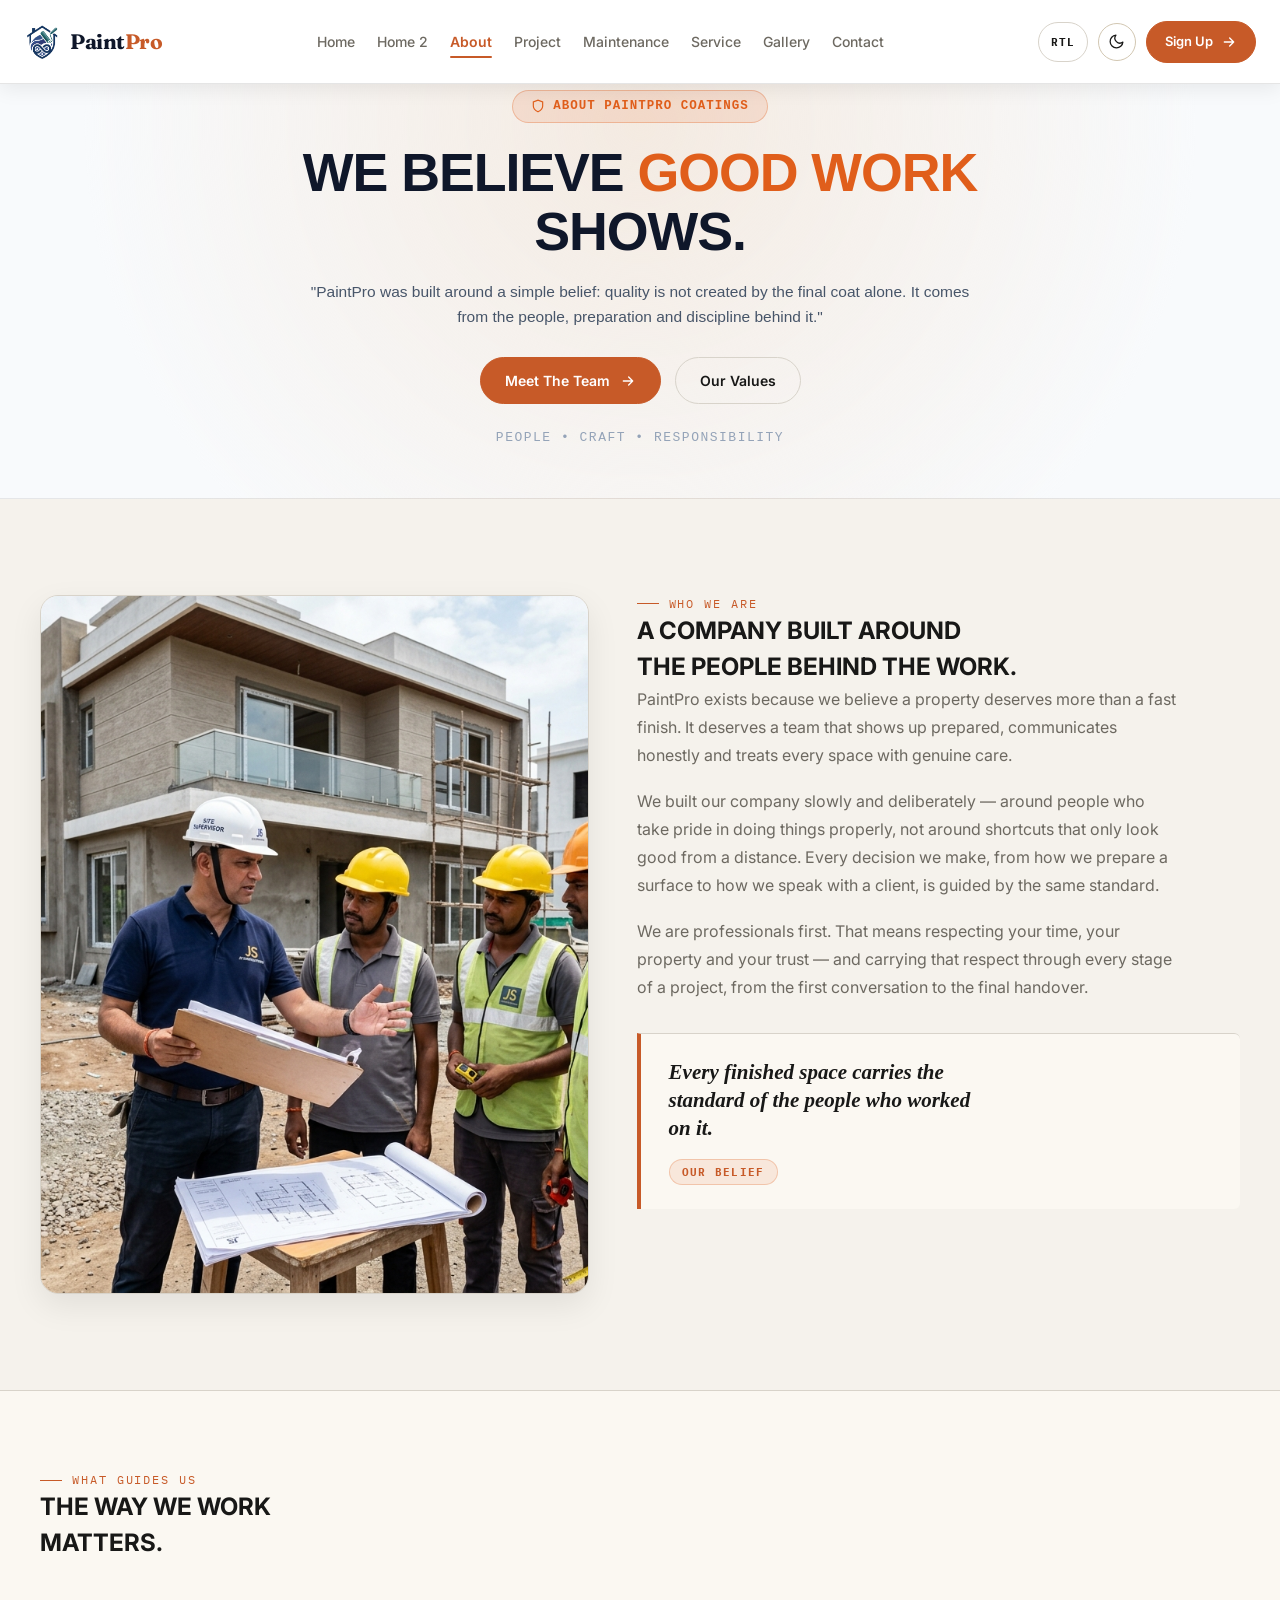
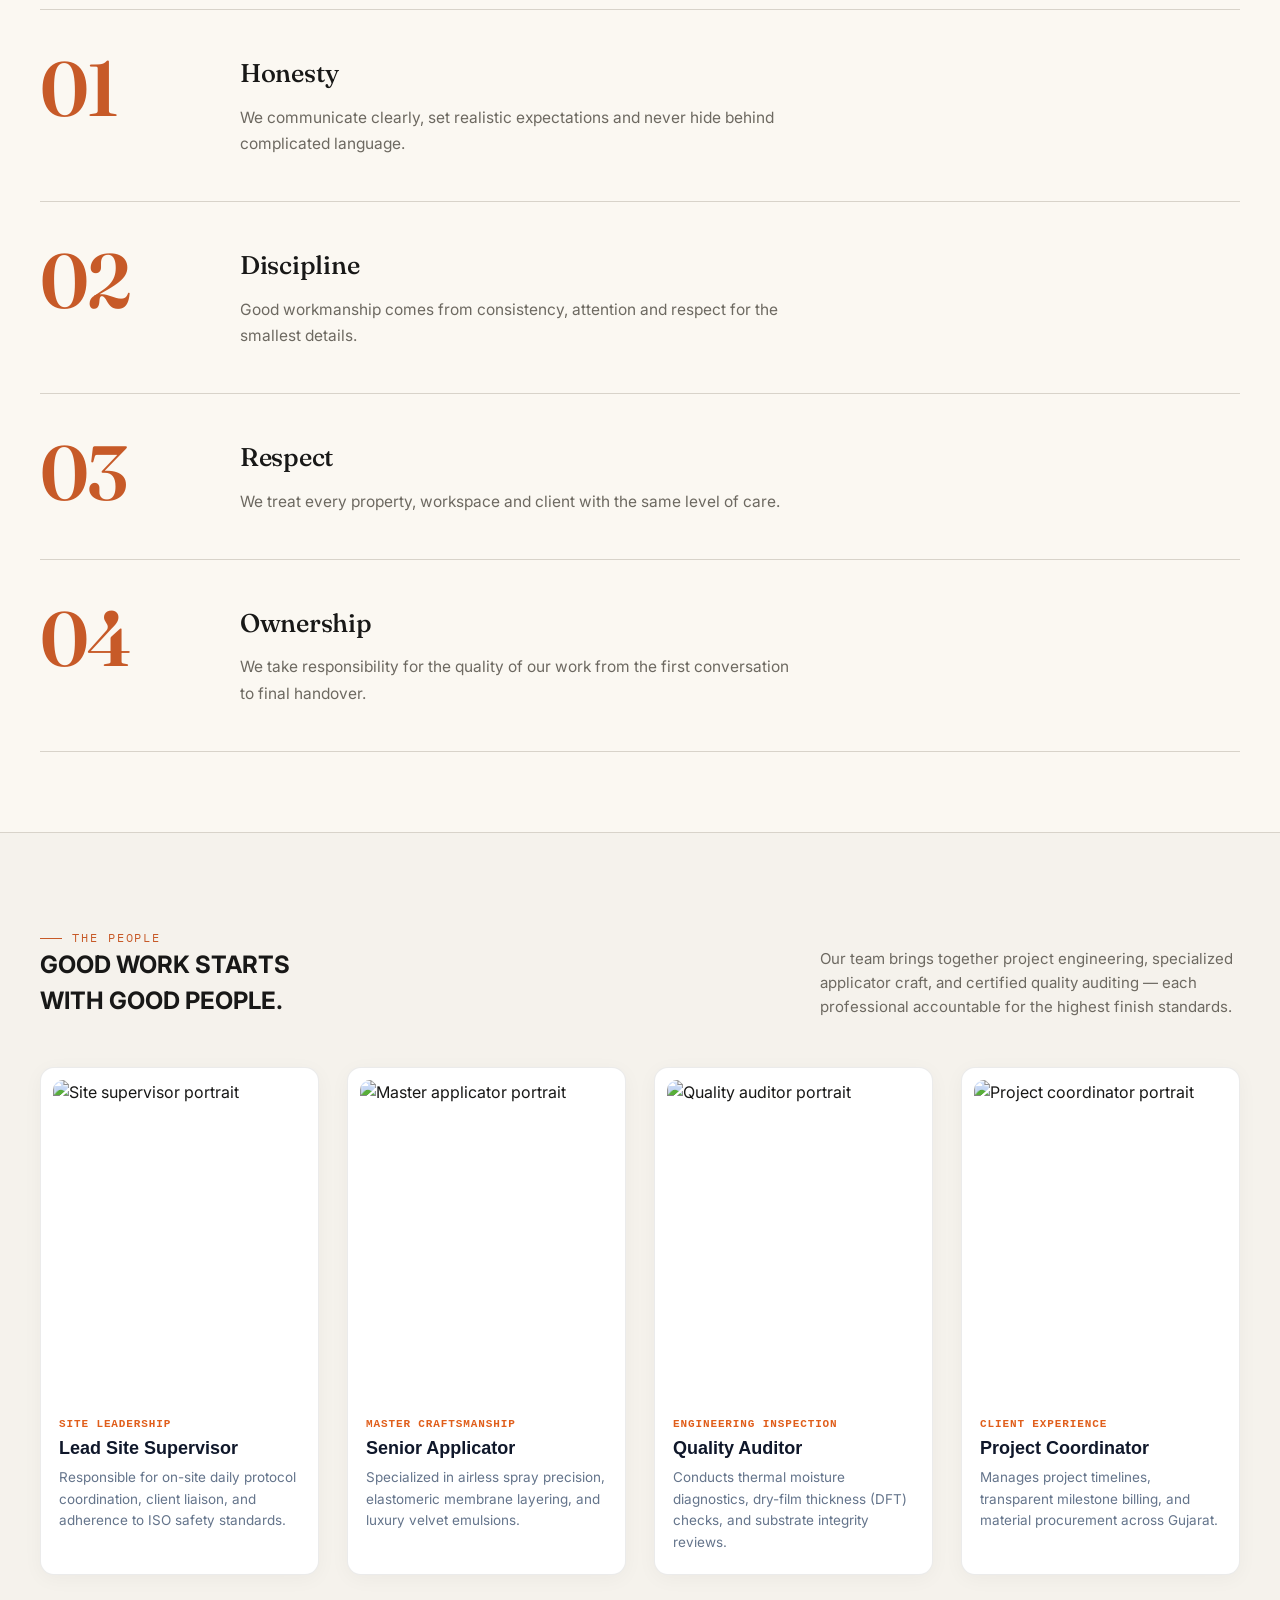
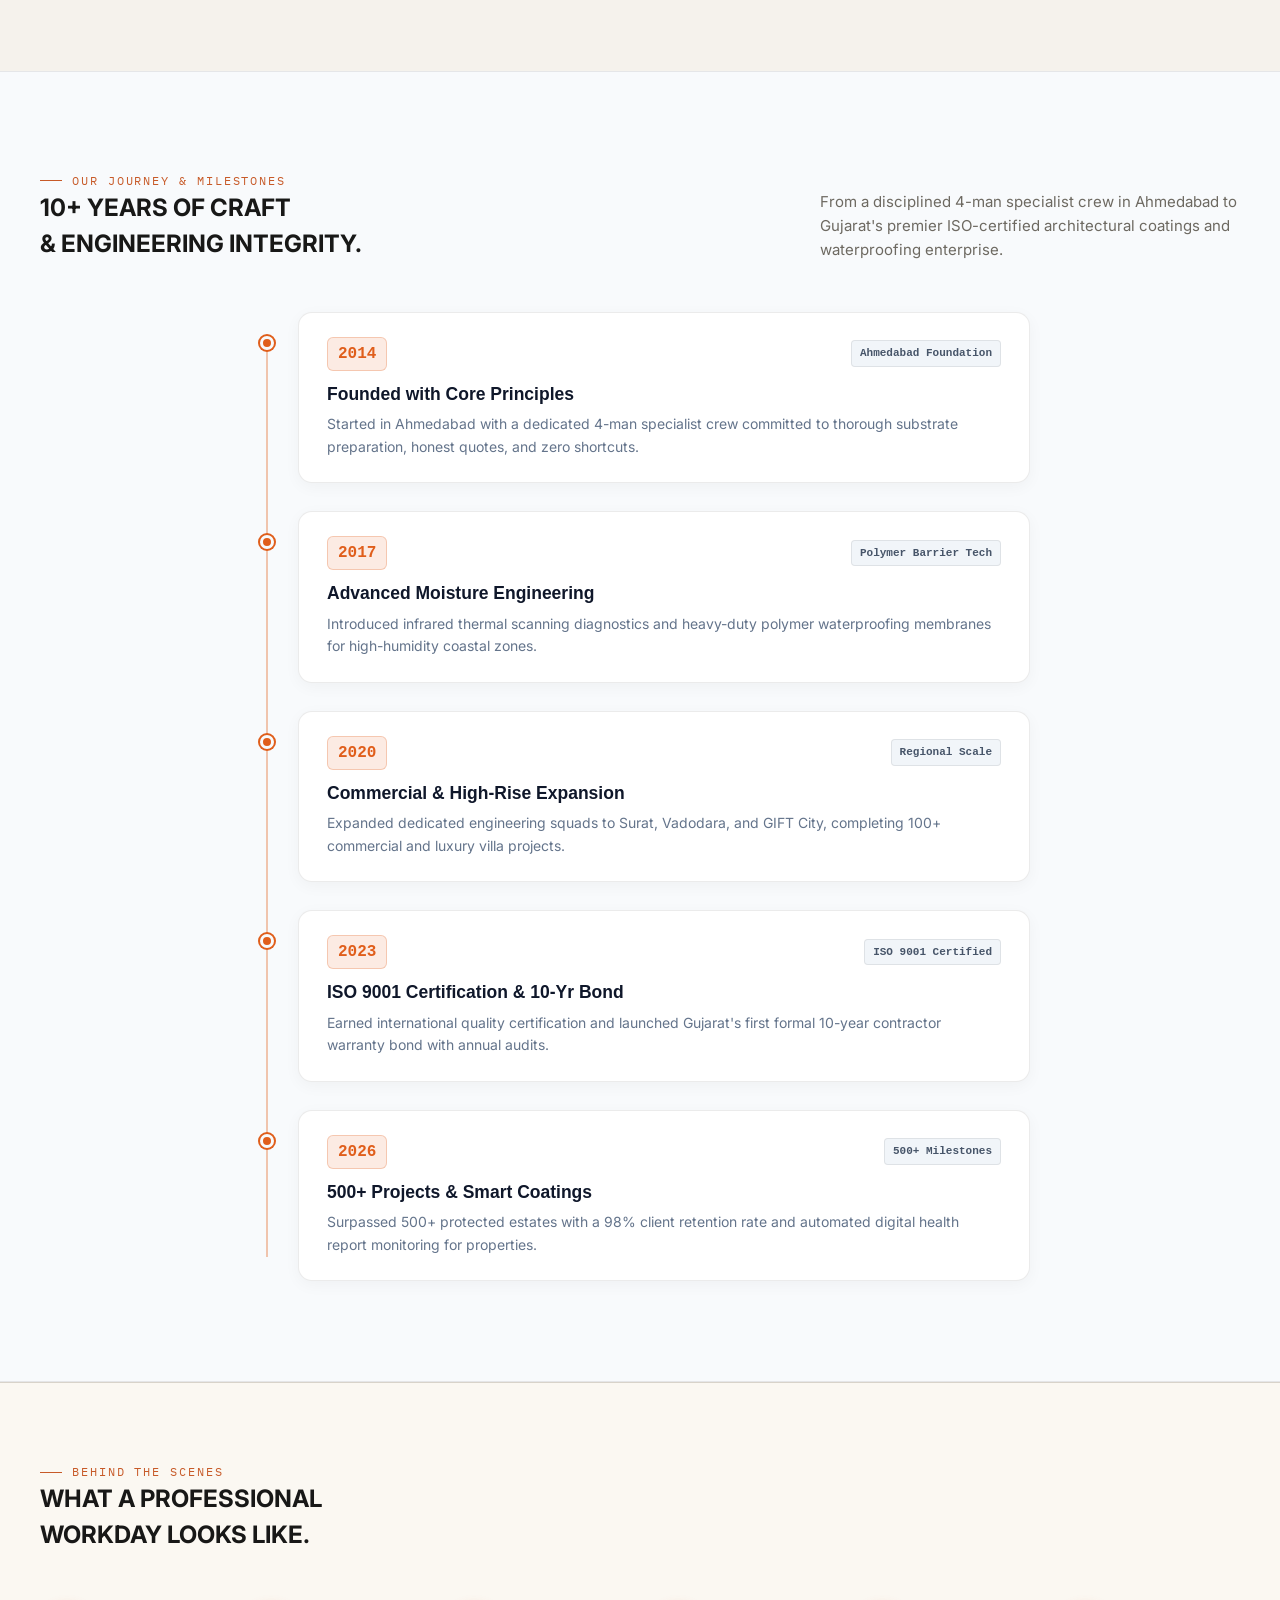
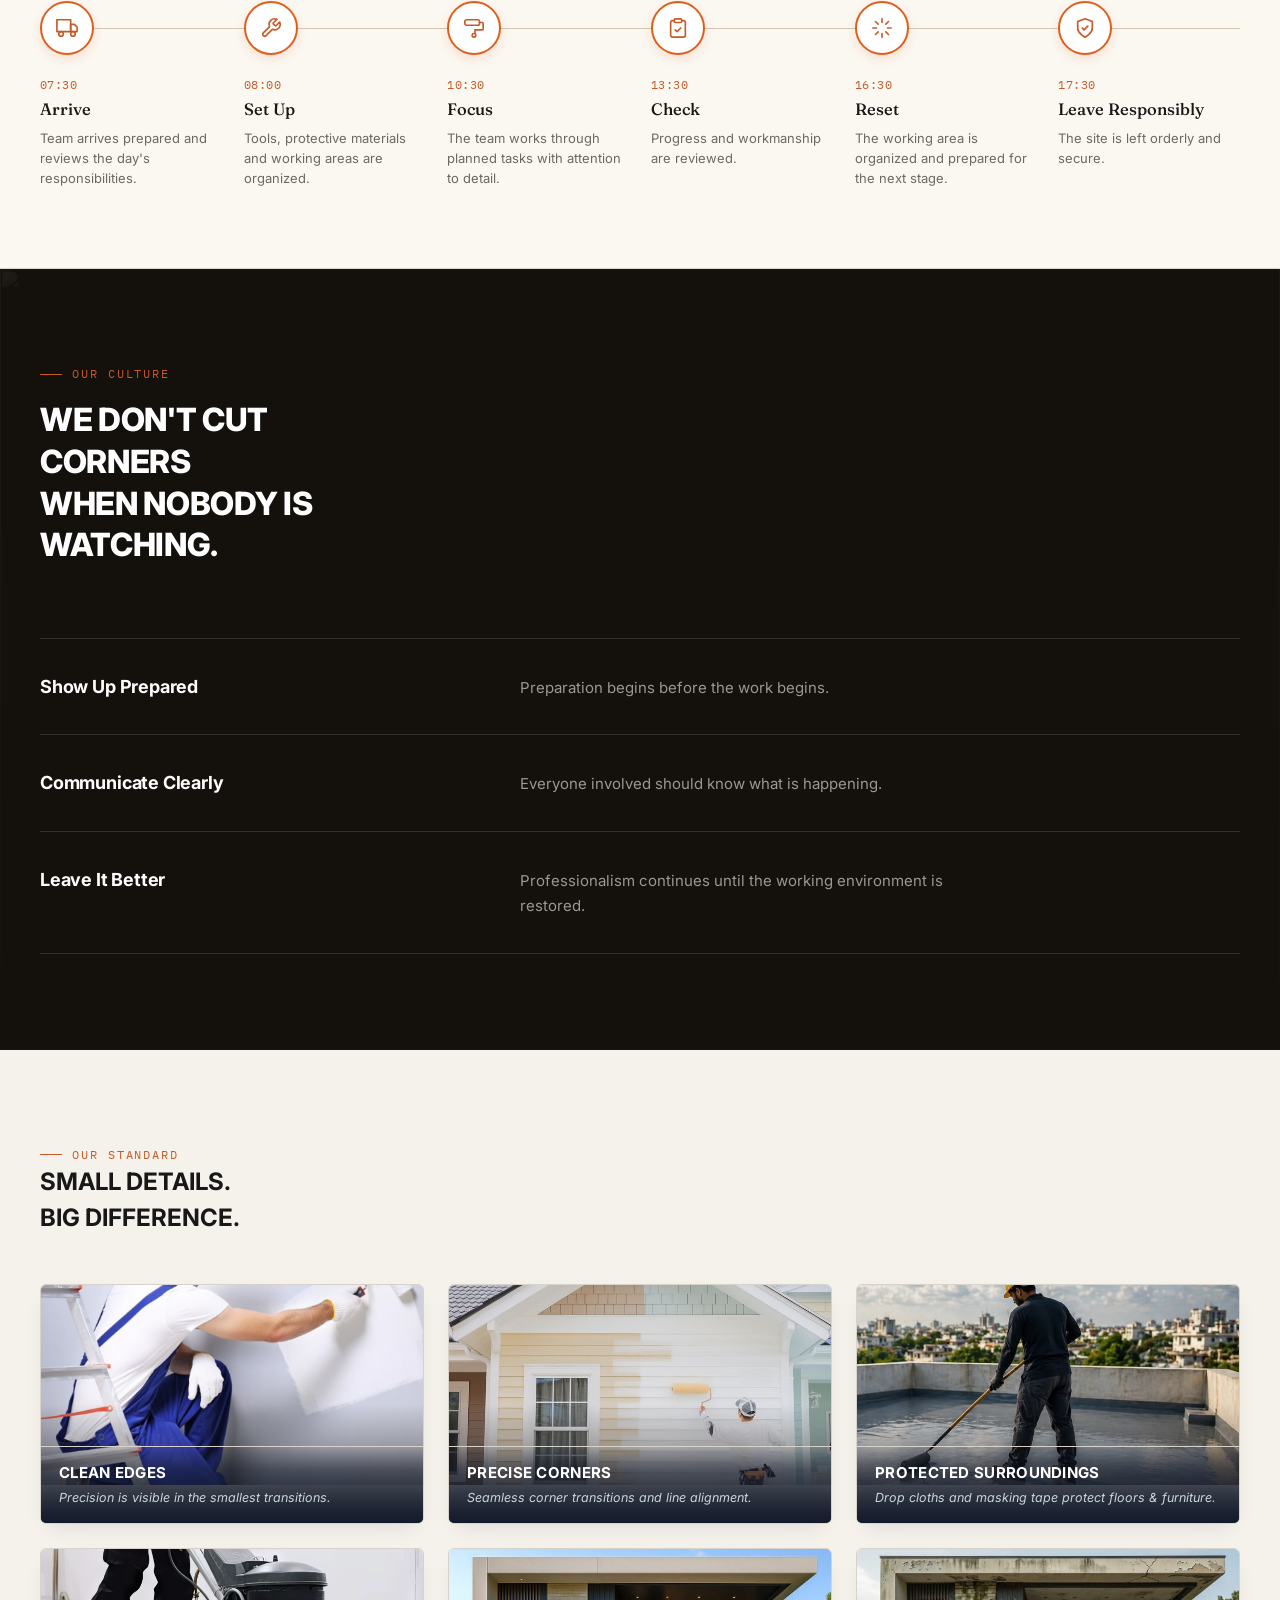
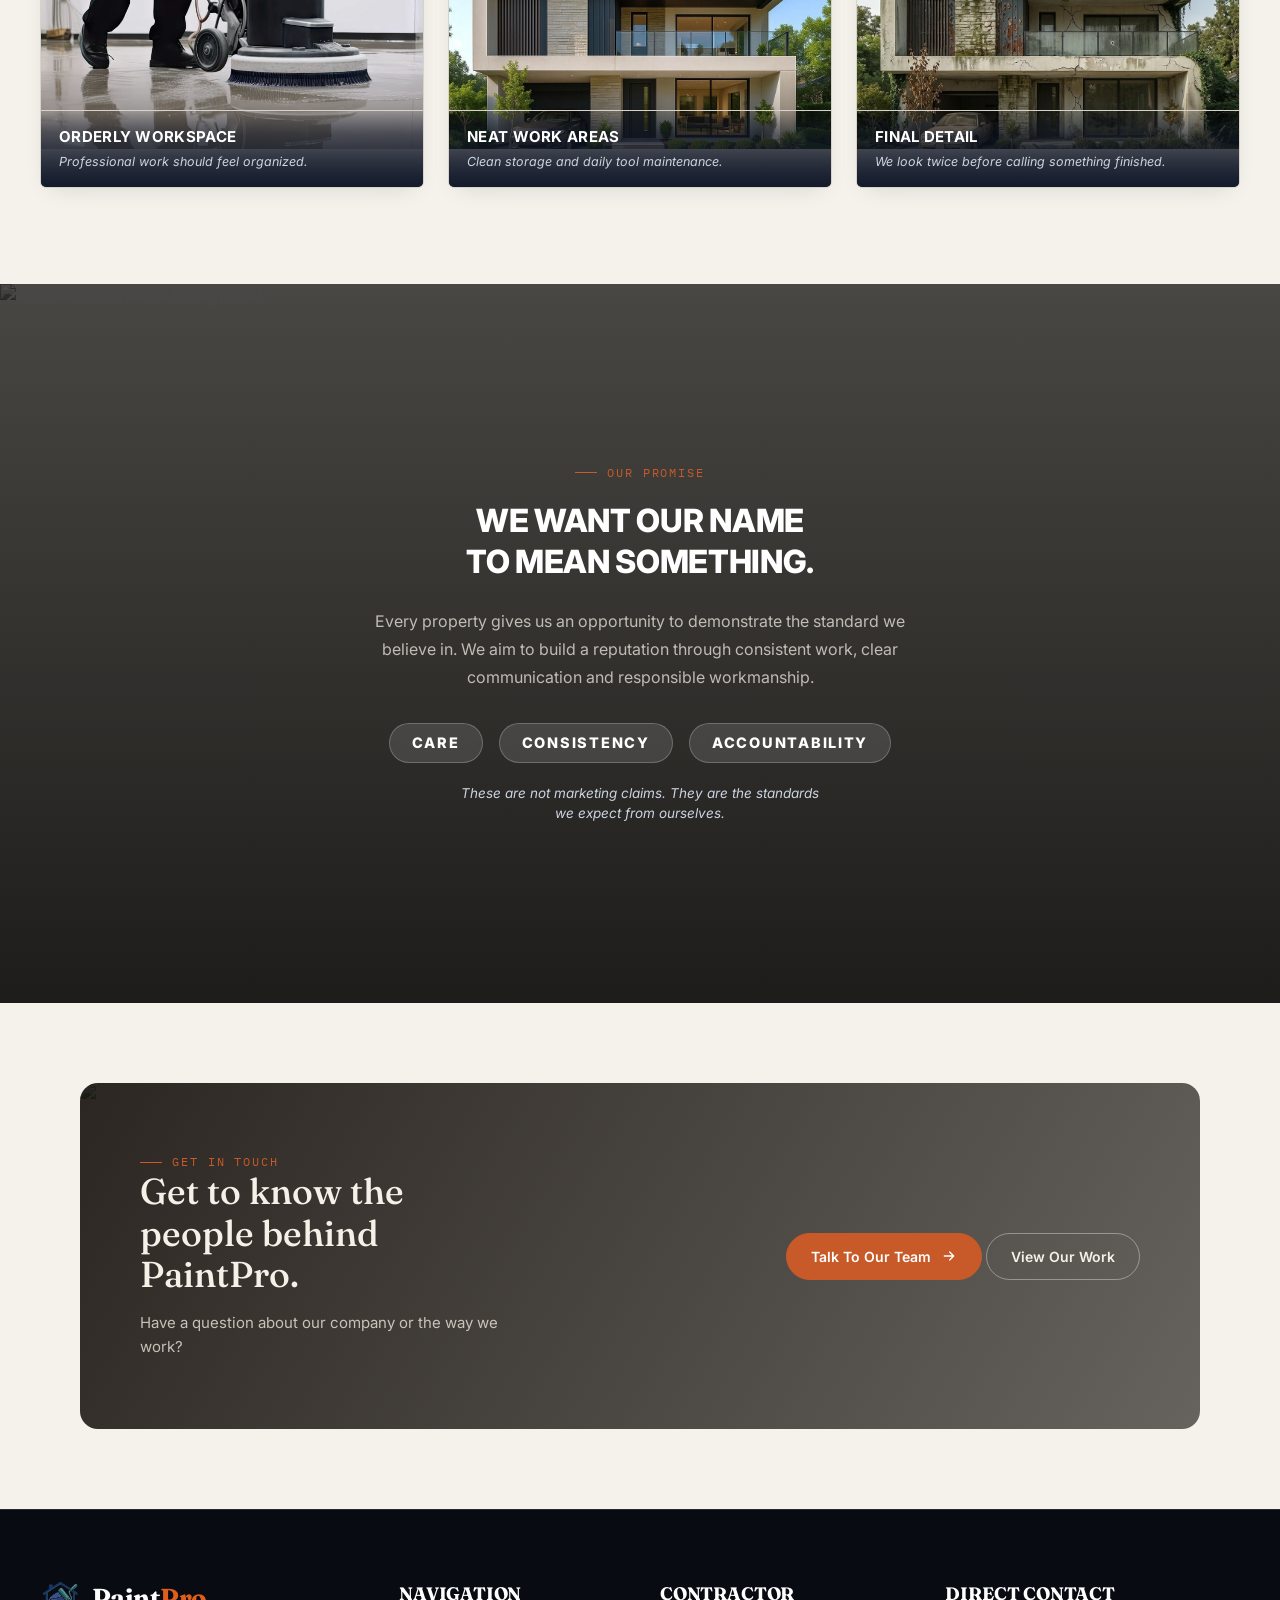
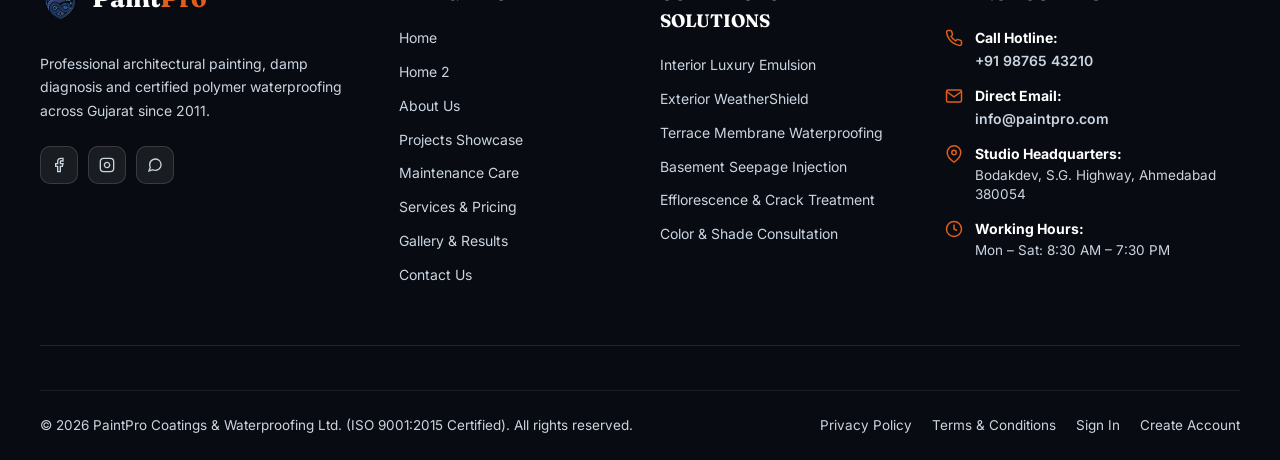
==== commit 6efbb647: "ok" ====
--- a/about.html
+++ b/about.html
@@ -445,27 +445,39 @@
 
       <div class="ab-details-grid">
         <div class="ab-detail-item reveal">
-          <img src="Assets/Home/01.jpg" alt="Clean edge detail">
+          <div class="ab-detail-media">
+            <img src="Assets/Home/01.jpg" alt="Clean edge detail">
+          </div>
           <div class="ab-detail-cap"><b>Clean Edges</b><span>Precision is visible in the smallest transitions.</span></div>
         </div>
         <div class="ab-detail-item reveal">
-          <img src="Assets/Home/02.jpg" alt="Precise corner work">
+          <div class="ab-detail-media">
+            <img src="Assets/Home/02.jpg" alt="Precise corner work">
+          </div>
           <div class="ab-detail-cap"><b>Precise Corners</b><span>Seamless corner transitions and line alignment.</span></div>
         </div>
         <div class="ab-detail-item reveal">
-          <img src="Assets/Home/03.jpg" alt="Protected surroundings">
+          <div class="ab-detail-media">
+            <img src="Assets/Home/03.jpg" alt="Protected surroundings">
+          </div>
           <div class="ab-detail-cap"><b>Protected Surroundings</b><span>Drop cloths and masking tape protect floors &amp; furniture.</span></div>
         </div>
         <div class="ab-detail-item reveal">
-          <img src="Assets/Home/04.jpg" alt="Organized tools">
+          <div class="ab-detail-media">
+            <img src="Assets/Home/04.jpg" alt="Organized tools">
+          </div>
           <div class="ab-detail-cap"><b>Orderly Workspace</b><span>Professional work should feel organized.</span></div>
         </div>
         <div class="ab-detail-item reveal">
-          <img src="Assets/Home/mord1.jpg" alt="Neat work area">
+          <div class="ab-detail-media">
+            <img src="Assets/Home/mord1.jpg" alt="Neat work area">
+          </div>
           <div class="ab-detail-cap"><b>Neat Work Areas</b><span>Clean storage and daily tool maintenance.</span></div>
         </div>
         <div class="ab-detail-item reveal">
-          <img src="Assets/Home/mord2.jpg" alt="Consistent finish">
+          <div class="ab-detail-media">
+            <img src="Assets/Home/mord2.jpg" alt="Consistent finish">
+          </div>
           <div class="ab-detail-cap"><b>Final Detail</b><span>We look twice before calling something finished.</span></div>
         </div>
       </div>
--- a/css/global.css
+++ b/css/global.css
@@ -3101,8 +3101,8 @@
 /* ---------- Service catalogue modules (Equal Layout & Uniform Media) ---------- */
 .svc-modules {
   display: grid;
-  grid-template-columns: repeat(3, 1fr);
-  gap: 28px;
+  grid-template-columns: repeat(4, 1fr);
+  gap: 24px;
 }
 
 .svc-module {
@@ -4245,10 +4245,12 @@
 /* ---------- Details (craft macro grid) ---------- */
 .ab-details-grid{
   display: grid;
-  grid-template-columns: repeat(4, 1fr);
-  grid-auto-rows: 150px;
-  gap: 18px;
-  margin-top: 10px;
+  grid-template-columns: repeat(3, 1fr);
+  grid-auto-rows: auto;
+  gap: 32px 28px;
+  row-gap: 32px;
+  column-gap: 28px;
+  margin-top: 40px;
 }
 .ab-detail-item{ position: relative; border-radius: var(--radius-md); overflow: hidden; }
 .ab-detail-item img{
@@ -4627,14 +4629,32 @@
 
 /* ---------- 02 Warning signs ---------- */
 .mnt-warning-grid{
-  margin-top:56px;
-  display:grid;
-  grid-template-columns:repeat(5, 1fr);
-  gap:1px;
-  background:var(--border);
-  border:1px solid var(--border);
-}
-.mnt-warning-card{ background:var(--bg); padding:0; }
+  margin-top: 48px;
+  display: grid;
+  grid-template-columns: repeat(4, 1fr);
+  gap: 24px;
+  background: transparent;
+  border: none;
+}
+.mnt-warning-card{
+  background: var(--surface, #ffffff);
+  border: 1px solid var(--border, rgba(0, 0, 0, 0.08));
+  border-radius: 14px;
+  overflow: hidden;
+  display: flex;
+  flex-direction: column;
+  box-shadow: 0 4px 20px rgba(0, 0, 0, 0.04);
+  transition: transform 0.3s ease, box-shadow 0.3s ease, border-color 0.3s ease;
+}
+[data-theme="dark"] .mnt-warning-card{
+  background: var(--surface, #1b1a18);
+  border-color: var(--border, #36332f);
+}
+.mnt-warning-card:hover{
+  transform: translateY(-6px);
+  border-color: var(--accent, #e05e1b);
+  box-shadow: 0 12px 28px rgba(0, 0, 0, 0.1);
+}
 .mnt-warning-media{ position:relative; aspect-ratio:4/5; overflow:hidden; }
 .mnt-warning-media img{ width:100%; height:100%; object-fit:cover; transition:transform var(--dur-l) var(--ease); }
 .mnt-warning-card:hover .mnt-warning-media img{ transform:scale(1.06); }
@@ -5427,8 +5447,8 @@
 
 /* Right: Form Card */
 .contact-form-card {
-  background: var(--bg-card, #121824);
-  border: 1px solid var(--border-strong, rgba(255,255,255,0.12));
+  background: var(--surface);
+  border: 1px solid var(--border);
   border-radius: 20px;
   padding: 40px;
   box-shadow: 0 20px 50px rgba(0,0,0,0.3);
@@ -8692,17 +8712,95 @@
 .ab-details-grid {
   display: grid !important;
   grid-template-columns: repeat(3, 1fr) !important;
-  gap: 24px !important;
-  margin-top: 36px !important;
+  grid-auto-rows: auto !important;
+  gap: 32px 28px !important;
+  row-gap: 32px !important;
+  column-gap: 28px !important;
+  margin-top: 40px !important;
 }
 
 .ab-detail-item {
   position: relative !important;
-  height: 220px !important;
-  border-radius: var(--radius-md, 14px) !important;
+  height: auto !important;
+  min-height: 0 !important;
+  border-radius: var(--radius-md, 16px) !important;
   overflow: hidden !important;
   border: 1px solid var(--border, rgba(0, 0, 0, 0.08)) !important;
   box-shadow: var(--shadow-sm, 0 4px 12px rgba(0,0,0,0.04)) !important;
+  background: var(--surface, #ffffff) !important;
+  display: flex !important;
+  flex-direction: column !important;
+  transition: transform 0.3s ease, box-shadow 0.3s ease, border-color 0.3s ease !important;
+}
+
+.ab-detail-item:hover {
+  transform: translateY(-6px) !important;
+  border-color: var(--accent, #e05e1b) !important;
+  box-shadow: var(--shadow-md, 0 12px 28px rgba(0, 0, 0, 0.1)) !important;
+}
+
+.ab-detail-media {
+  width: 100% !important;
+  height: 200px !important;
+  aspect-ratio: 16/10 !important;
+  overflow: hidden !important;
+  position: relative !important;
+}
+
+.ab-detail-media img,
+.ab-detail-item img {
+  width: 100% !important;
+  height: 100% !important;
+  object-fit: cover !important;
+  display: block !important;
+  transition: transform 0.5s ease !important;
+}
+
+.ab-detail-item:hover .ab-detail-media img,
+.ab-detail-item:hover img {
+  transform: scale(1.06) !important;
+}
+
+.ab-detail-cap {
+  padding: 20px 22px !important;
+  display: flex !important;
+  flex-direction: column !important;
+  gap: 6px !important;
+  background: var(--surface, #ffffff) !important;
+  flex-grow: 1 !important;
+  border-top: 1px solid var(--border, rgba(0, 0, 0, 0.06)) !important;
+}
+
+[data-theme="dark"] .ab-detail-item {
+  background: var(--surface, #1b1a18) !important;
+  border-color: var(--border, #36332f) !important;
+}
+
+[data-theme="dark"] .ab-detail-cap {
+  background: var(--surface, #1b1a18) !important;
+  border-top-color: var(--border, #36332f) !important;
+}
+
+.ab-detail-cap b {
+  font-family: var(--font-display, serif) !important;
+  font-size: 16.5px !important;
+  font-weight: 700 !important;
+  color: var(--text, #0f172a) !important;
+  line-height: 1.3 !important;
+}
+
+[data-theme="dark"] .ab-detail-cap b {
+  color: var(--text, #f4f0e8) !important;
+}
+
+.ab-detail-cap span {
+  font-size: 13.5px !important;
+  color: var(--muted, #64748b) !important;
+  line-height: 1.5 !important;
+}
+
+[data-theme="dark"] .ab-detail-cap span {
+  color: var(--muted, #aaa59d) !important;
 }
 
 @media (max-width: 640px) {
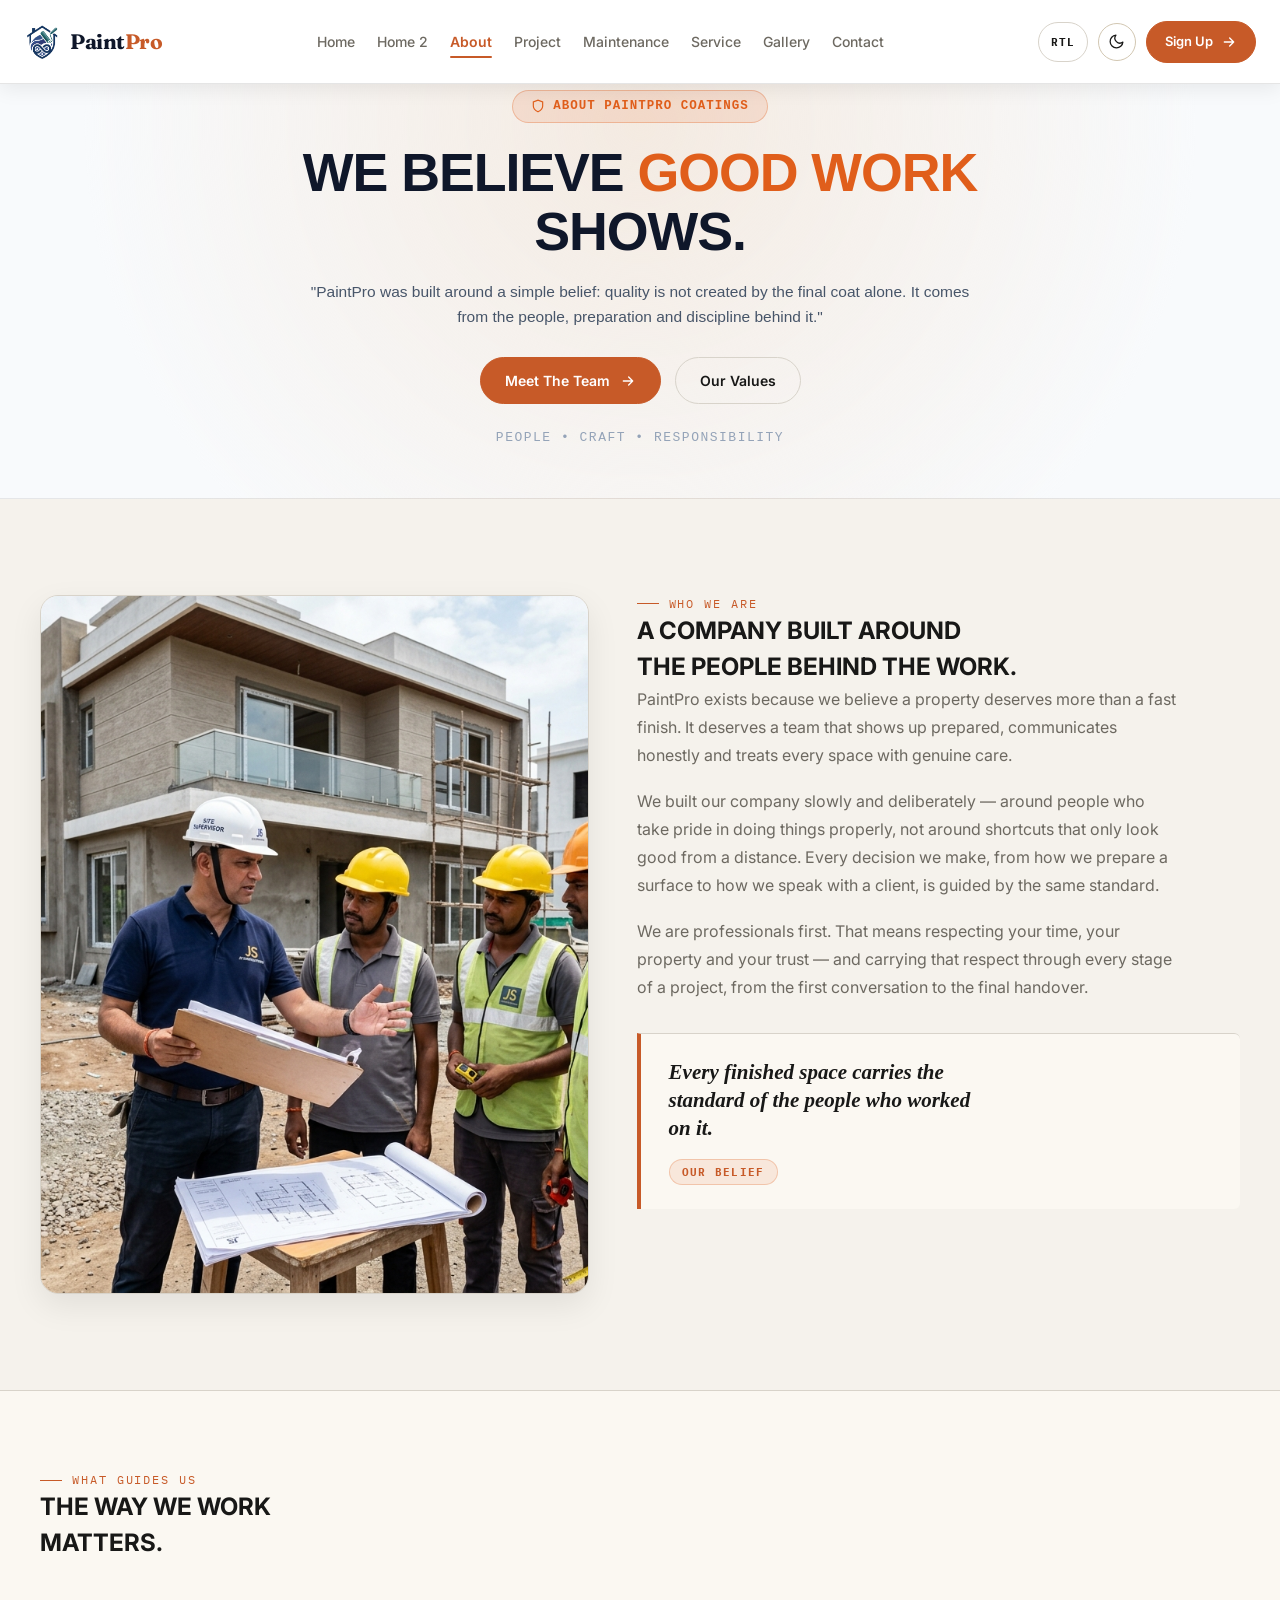
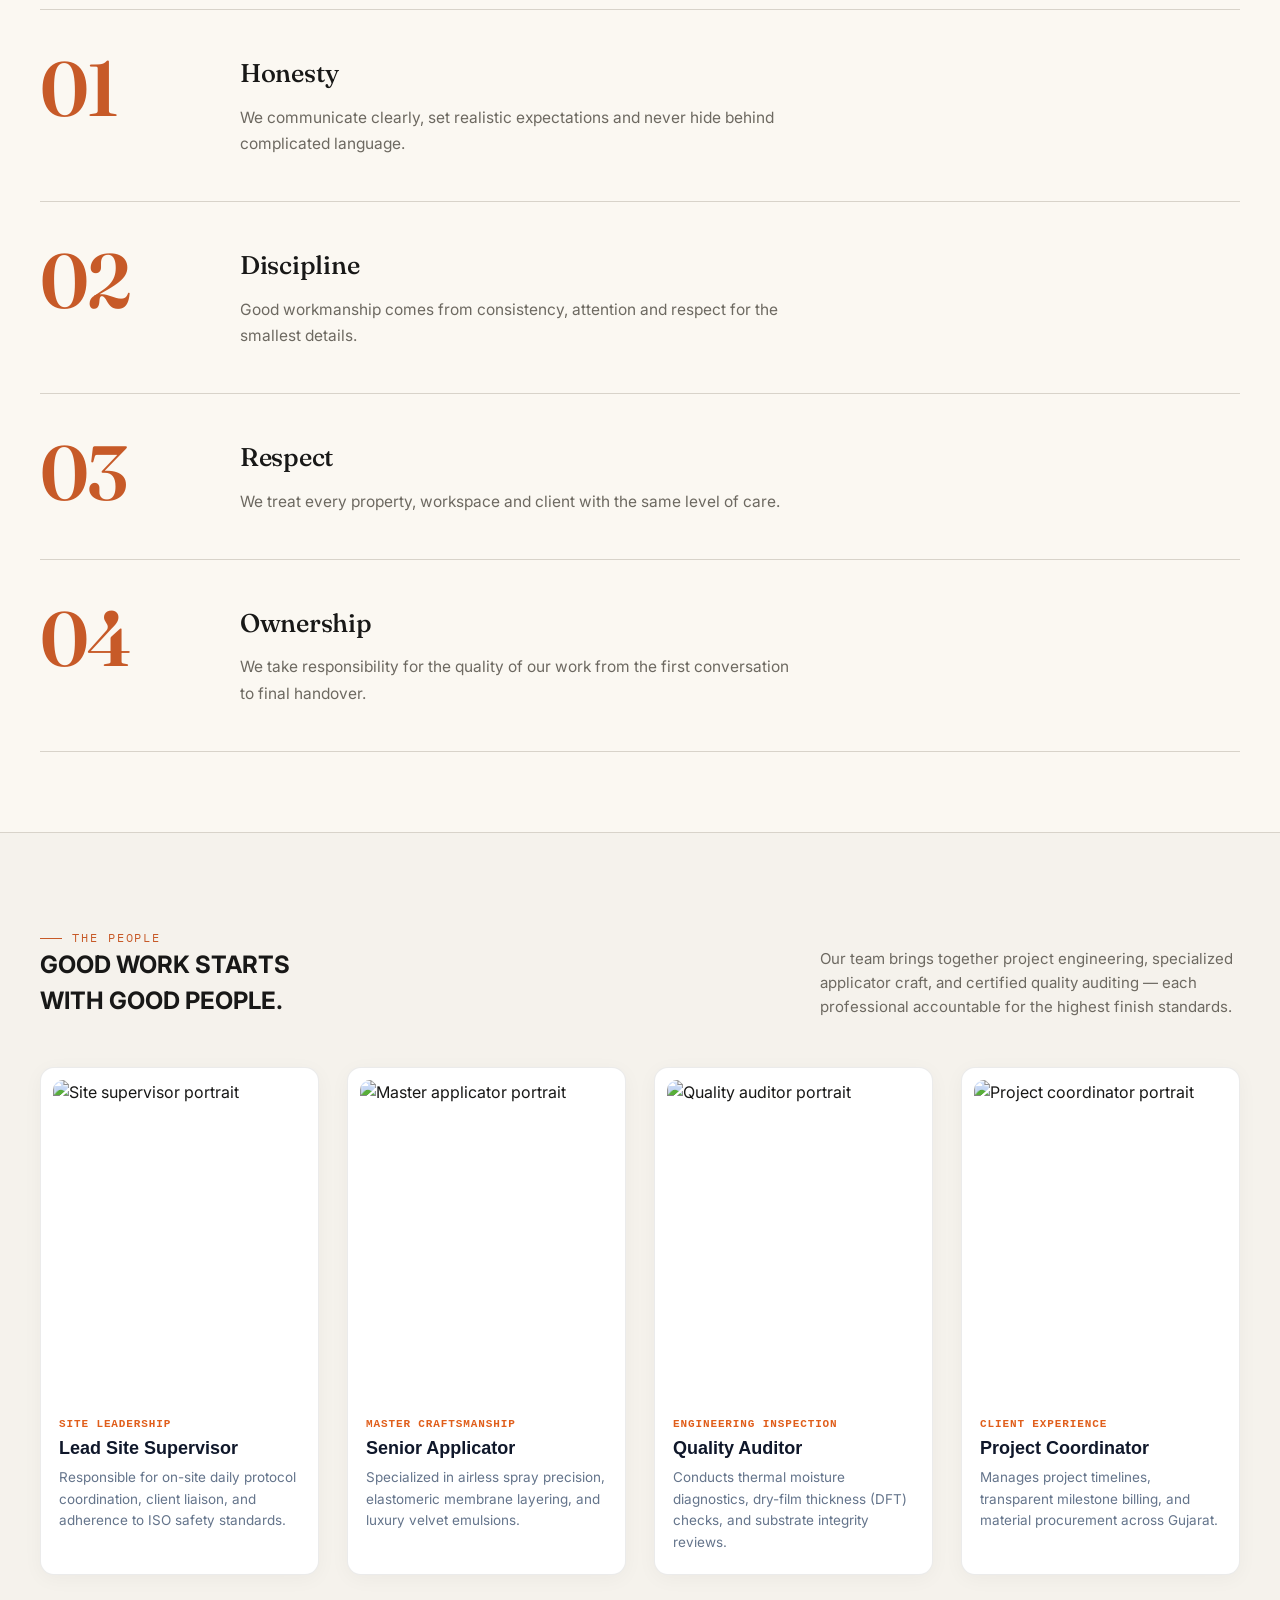
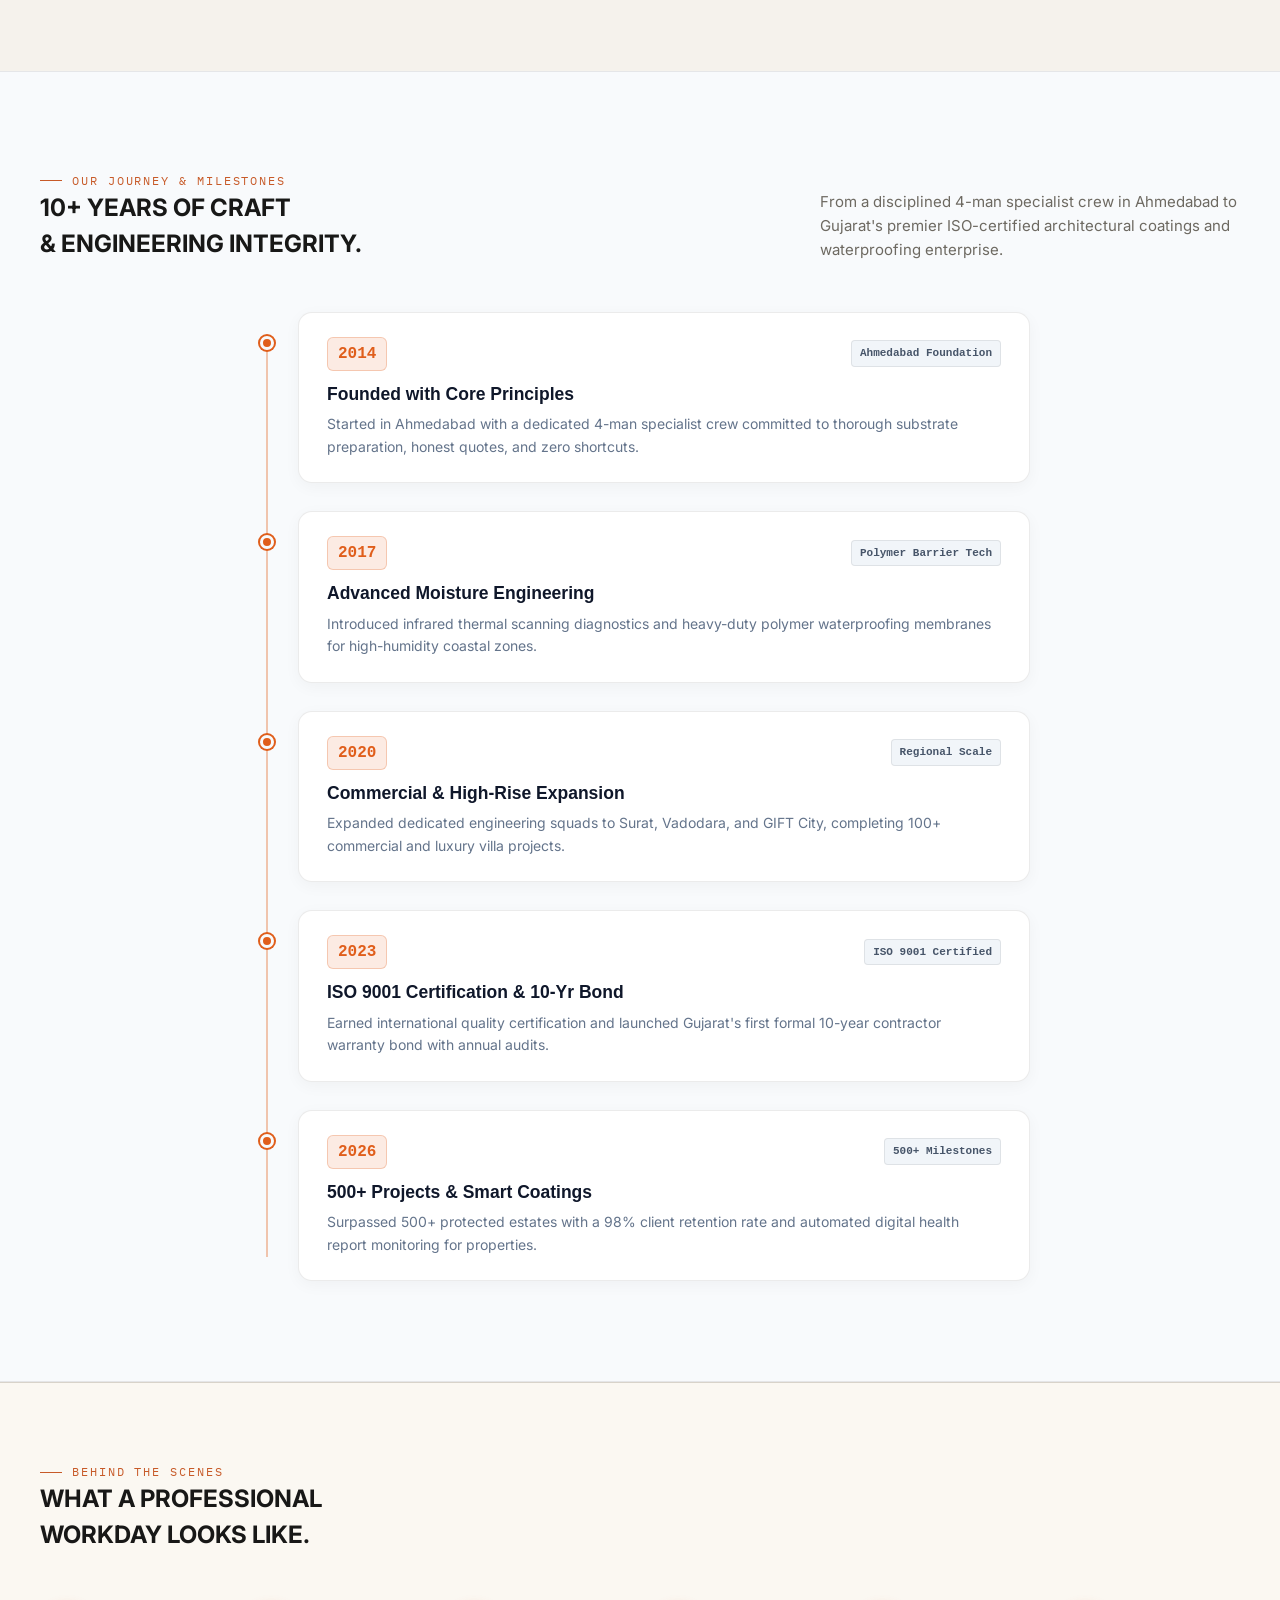
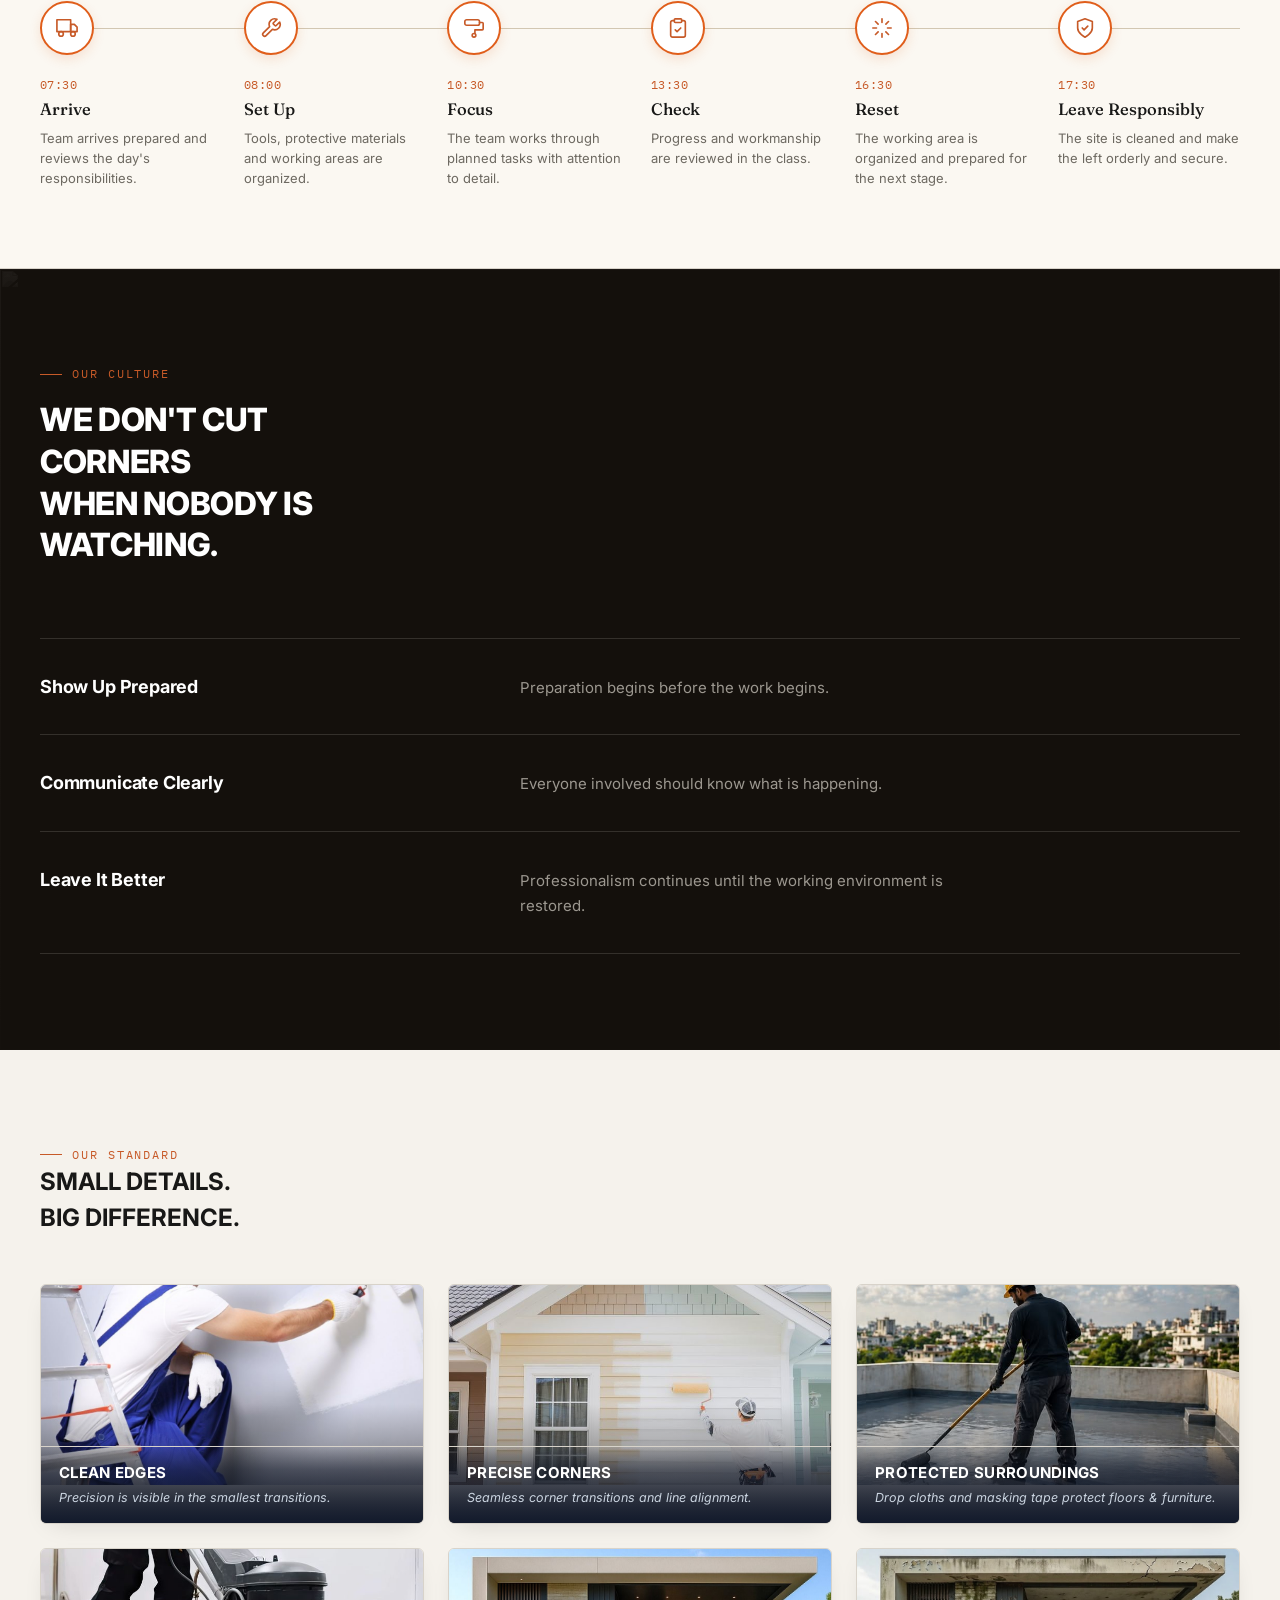
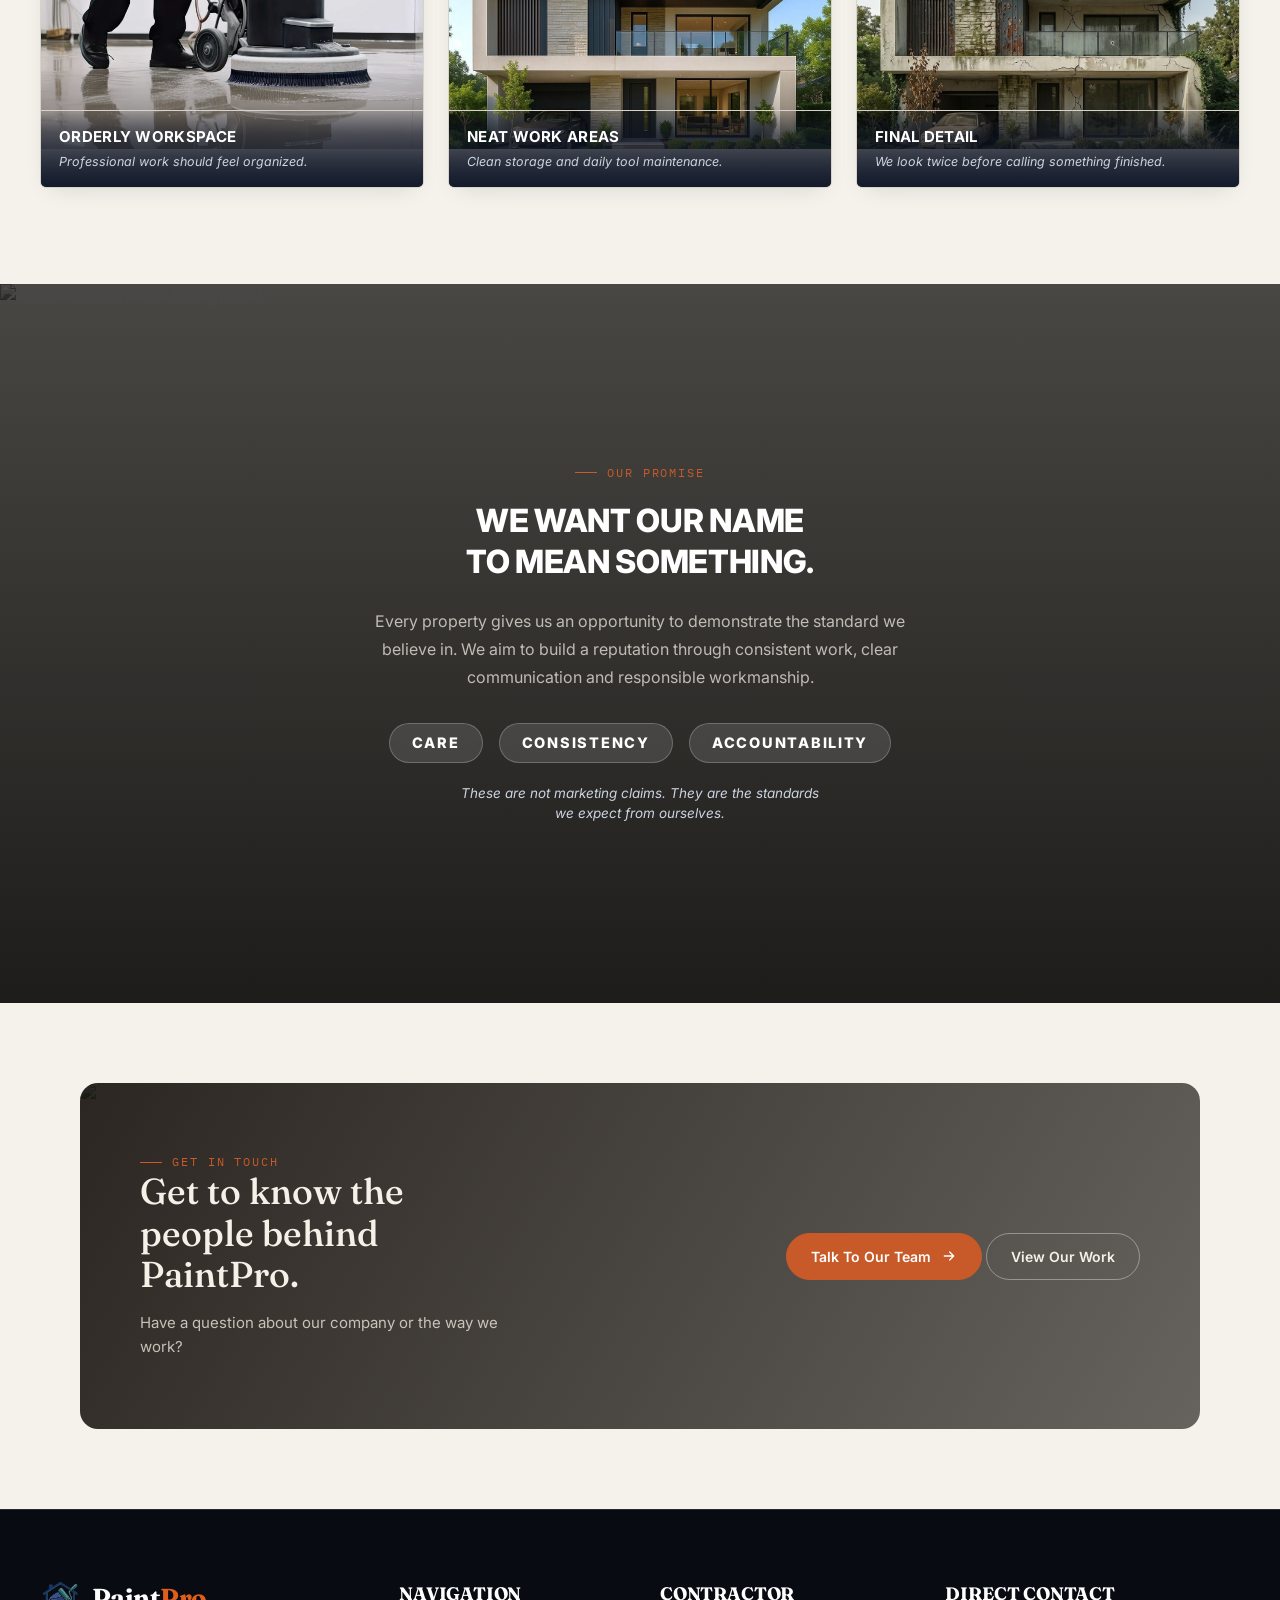
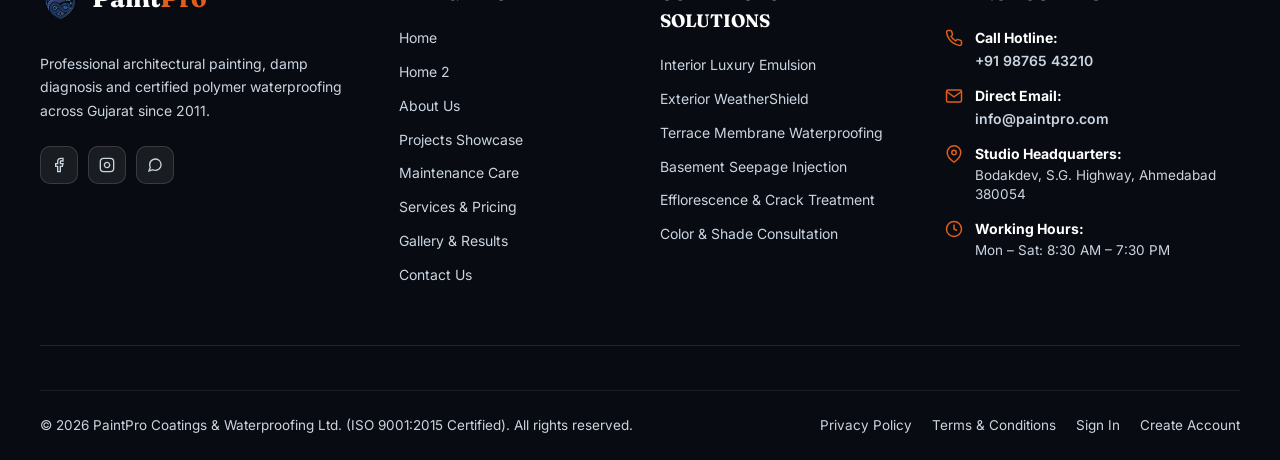
==== commit 61bf43ba: "fixing the issue" ====
--- a/about.html
+++ b/about.html
@@ -381,7 +381,7 @@
             <div>
               <span class="ab-day-time">13:30</span>
               <div class="ab-day-label">Check</div>
-              <p class="ab-day-text">Progress and workmanship are reviewed.</p>
+              <p class="ab-day-text">Progress and workmanship are reviewed in the class.</p>
             </div>
           </div>
           <div class="ab-day-stop">
@@ -401,7 +401,7 @@
             <div>
               <span class="ab-day-time">17:30</span>
               <div class="ab-day-label">Leave Responsibly</div>
-              <p class="ab-day-text">The site is left orderly and secure.</p>
+              <p class="ab-day-text">The site is cleaned and make the   left orderly and secure.</p>
             </div>
           </div>
         </div>
--- a/css/global.css
+++ b/css/global.css
@@ -7,23 +7,23 @@
 @import url('https://fonts.googleapis.com/css2?family=Fraunces:ital,opsz,wght@0,9..144,300;0,9..144,400;0,9..144,500;0,9..144,600;0,9..144,700;1,9..144,400;1,9..144,500&family=Inter:wght@400;500;600;700&family=IBM+Plex+Mono:wght@400;500&display=swap');
 
 /* ---------- Tokens ---------- */
-:root{
-  --bg:#F5F2EC;
-  --surface:#FFFFFF;
-  --text:#181817;
-  --muted:#6D6961;
-  --border:#D8D3CA;
-  --accent:#C75A28;
-  --accent-ink:#FFFFFF;
-
-  --shadow: 0 24px 48px -24px rgba(24,24,23,.22);
-  --shadow-sm: 0 8px 24px -12px rgba(24,24,23,.18);
+:root {
+  --bg: #F5F2EC;
+  --surface: #FFFFFF;
+  --text: #181817;
+  --muted: #6D6961;
+  --border: #D8D3CA;
+  --accent: #C75A28;
+  --accent-ink: #FFFFFF;
+
+  --shadow: 0 24px 48px -24px rgba(24, 24, 23, .22);
+  --shadow-sm: 0 8px 24px -12px rgba(24, 24, 23, .18);
 
   --radius-xs: 2px;
   --radius-sm: 4px;
   --radius-md: 6px;
 
-  --ease: cubic-bezier(.22,.61,.36,1);
+  --ease: cubic-bezier(.22, .61, .36, 1);
   --dur-s: 300ms;
   --dur-m: 500ms;
   --dur-l: 700ms;
@@ -38,127 +38,219 @@
   --nav-h: 84px;
 }
 
-[data-theme="dark"]{
-  --bg:#11110F;
-  --surface:#1B1A18;
-  --text:#F4F0E8;
-  --muted:#AAA59D;
-  --border:#36332F;
-  --accent:#D76A34;
-  --accent-ink:#11110F;
-
-  --shadow: 0 32px 64px -24px rgba(0,0,0,.55);
-  --shadow-sm: 0 12px 28px -14px rgba(0,0,0,.5);
+[data-theme="dark"] {
+  --bg: #11110F;
+  --surface: #1B1A18;
+  --text: #F4F0E8;
+  --muted: #AAA59D;
+  --border: #36332F;
+  --accent: #D76A34;
+  --accent-ink: #11110F;
+
+  --shadow: 0 32px 64px -24px rgba(0, 0, 0, .55);
+  --shadow-sm: 0 12px 28px -14px rgba(0, 0, 0, .5);
 }
 
 /* ---------- Reset ---------- */
-*,*::before,*::after{ box-sizing:border-box; }
-html{ scroll-behavior:smooth; }
-@media (prefers-reduced-motion:reduce){
-  html{ scroll-behavior:auto; }
-  *,*::before,*::after{ animation-duration:.001ms !important; animation-iteration-count:1 !important; transition-duration:.001ms !important; scroll-behavior:auto !important; }
-}
-body{
-  margin:0;
-  background:var(--bg);
-  color:var(--text);
-  font-family:var(--font-body);
-  font-size:16px;
-  line-height:1.5;
-  -webkit-font-smoothing:antialiased;
-  overflow-x:hidden;
-  transition:background var(--dur-m) var(--ease), color var(--dur-m) var(--ease);
-}
-img{ max-width:100%; display:block; }
-a{ color:inherit; text-decoration:none; }
-button{ font-family:inherit; cursor:pointer; }
-ul{ margin:0; padding:0; list-style:none; }
-h1,h2,h3,h4,p{ margin:0; }
-input,select{ font-family:inherit; }
-
-:focus-visible{
-  outline:2px solid var(--accent);
-  outline-offset:3px;
-  border-radius:2px;
-}
-
-.container{
-  width:100%;
-  max-width:var(--container);
-  margin:0 auto;
-  padding:0 var(--gutter);
-}
-
-.eyebrow{
-  font-family:var(--font-mono);
-  font-size:12px;
-  letter-spacing:.16em;
-  text-transform:uppercase;
-  color:var(--accent);
-  display:flex;
-  align-items:center;
-  gap:10px;
-}
-.eyebrow::before{
-  content:"";
-  width:22px; height:1px;
-  background:var(--accent);
-  display:inline-block;
-}
-.eyebrow.no-rule::before{ display:none; }
-
-.section-head{
-  display:flex;
-  align-items:flex-end;
-  justify-content:space-between;
-  gap:32px;
-  margin-bottom:48px;
-  flex-wrap:wrap;
-}
-.section-title{
-  font-family:var(--font-display);
-  font-weight:500;
-  font-size:clamp(30px, 3.6vw, 52px);
-  line-height:1.05;
-  letter-spacing:-.01em;
-  margin-top:14px;
-}
-.section-sub{
-  font-size:15px;
-  color:var(--muted);
-  max-width:420px;
-  line-height:1.6;
-}
-
-.btn{
-  display:inline-flex;
-  align-items:center;
-  gap:10px;
-  font-family:var(--font-body, 'Inter', -apple-system, sans-serif);
-  font-size:14px;
-  font-weight:600;
-  letter-spacing:normal;
-  text-transform:none;
-  padding:12px 24px;
-  border-radius:999px;
-  border:1px solid transparent;
-  min-height:42px;
-  transition:all var(--dur-s) var(--ease);
-  white-space:nowrap;
-  text-decoration:none;
-}
-.btn svg{ width:16px; height:16px; transition:transform var(--dur-s) var(--ease); flex-shrink:0; }
-.btn:hover svg{ transform:translateX(4px); }
-.btn-primary{ background:var(--accent); color:var(--accent-ink); border-color:var(--accent); }
-.btn-primary:hover{ background:transparent; color:var(--accent); }
-.btn-outline{ background:transparent; color:var(--text); border-color:var(--border); }
-.btn-outline:hover{ border-color:var(--accent); color:var(--accent); }
-.btn-ghost{ background:transparent; color:var(--text); border:none; padding:8px 0; }
-.btn-ghost:hover{ color:var(--accent); }
+*,
+*::before,
+*::after {
+  box-sizing: border-box;
+}
+
+html {
+  scroll-behavior: smooth;
+}
+
+@media (prefers-reduced-motion:reduce) {
+  html {
+    scroll-behavior: auto;
+  }
+
+  *,
+  *::before,
+  *::after {
+    animation-duration: .001ms !important;
+    animation-iteration-count: 1 !important;
+    transition-duration: .001ms !important;
+    scroll-behavior: auto !important;
+  }
+}
+
+body {
+  margin: 0;
+  background: var(--bg);
+  color: var(--text);
+  font-family: var(--font-body);
+  font-size: 16px;
+  line-height: 1.5;
+  -webkit-font-smoothing: antialiased;
+  overflow-x: hidden;
+  transition: background var(--dur-m) var(--ease), color var(--dur-m) var(--ease);
+}
+
+img {
+  max-width: 100%;
+  display: block;
+}
+
+a {
+  color: inherit;
+  text-decoration: none;
+}
+
+button {
+  font-family: inherit;
+  cursor: pointer;
+}
+
+ul {
+  margin: 0;
+  padding: 0;
+  list-style: none;
+}
+
+h1,
+h2,
+h3,
+h4,
+p {
+  margin: 0;
+}
+
+input,
+select {
+  font-family: inherit;
+}
+
+:focus-visible {
+  outline: 2px solid var(--accent);
+  outline-offset: 3px;
+  border-radius: 2px;
+}
+
+.container {
+  width: 100%;
+  max-width: var(--container);
+  margin: 0 auto;
+  padding: 0 var(--gutter);
+}
+
+.eyebrow {
+  font-family: var(--font-mono);
+  font-size: 12px;
+  letter-spacing: .16em;
+  text-transform: uppercase;
+  color: var(--accent);
+  display: flex;
+  align-items: center;
+  gap: 10px;
+}
+
+.eyebrow::before {
+  content: "";
+  width: 22px;
+  height: 1px;
+  background: var(--accent);
+  display: inline-block;
+}
+
+.eyebrow.no-rule::before {
+  display: none;
+}
+
+.section-head {
+  display: flex;
+  align-items: flex-end;
+  justify-content: space-between;
+  gap: 32px;
+  margin-bottom: 48px;
+  flex-wrap: wrap;
+}
+
+.section-title {
+  font-family: var(--font-display);
+  font-weight: 500;
+  font-size: clamp(30px, 3.6vw, 52px);
+  line-height: 1.05;
+  letter-spacing: -.01em;
+  margin-top: 14px;
+}
+
+.section-sub {
+  font-size: 15px;
+  color: var(--muted);
+  max-width: 420px;
+  line-height: 1.6;
+}
+
+.btn {
+  display: inline-flex;
+  align-items: center;
+  gap: 10px;
+  font-family: var(--font-body, 'Inter', -apple-system, sans-serif);
+  font-size: 14px;
+  font-weight: 600;
+  letter-spacing: normal;
+  text-transform: none;
+  padding: 12px 24px;
+  border-radius: 999px;
+  border: 1px solid transparent;
+  min-height: 42px;
+  transition: all var(--dur-s) var(--ease);
+  white-space: nowrap;
+  text-decoration: none;
+}
+
+.btn svg {
+  width: 16px;
+  height: 16px;
+  transition: transform var(--dur-s) var(--ease);
+  flex-shrink: 0;
+}
+
+.btn:hover svg {
+  transform: translateX(4px);
+}
+
+.btn-primary {
+  background: var(--accent);
+  color: var(--accent-ink);
+  border-color: var(--accent);
+}
+
+.btn-primary:hover {
+  background: transparent;
+  color: var(--accent);
+}
+
+.btn-outline {
+  background: transparent;
+  color: var(--text);
+  border-color: var(--border);
+}
+
+.btn-outline:hover {
+  border-color: var(--accent);
+  color: var(--accent);
+}
+
+.btn-ghost {
+  background: transparent;
+  color: var(--text);
+  border: none;
+  padding: 8px 0;
+}
+
+.btn-ghost:hover {
+  color: var(--accent);
+}
+
 /* ==========================================================================
    PaintPro — Unified Global Navigation (Solid, Non-Hidden Background)
    ========================================================================== */
-.nav, #top {
+.nav,
+#top {
   position: fixed !important;
   top: 0 !important;
   left: 0 !important;
@@ -314,6 +406,7 @@
 #top .nav-menu a:hover {
   color: var(--text, #fff);
 }
+
 [data-theme="light"] .nav-menu a:hover,
 [data-theme="light"] #top .nav-menu a:hover {
   color: var(--text, #0f172a);
@@ -372,11 +465,13 @@
   transition: all 0.2s ease;
   flex-shrink: 0;
 }
+
 .rtl-toggle:hover {
   border-color: var(--accent, #e05e1b);
   color: var(--accent, #e05e1b);
   background: rgba(224, 94, 27, 0.1);
 }
+
 .rtl-toggle.is-active {
   background: var(--accent, #e05e1b);
   color: #fff;
@@ -400,21 +495,35 @@
   transition: all 0.2s ease;
   flex-shrink: 0;
 }
+
 .theme-toggle:hover,
 #top .theme-toggle:hover {
   border-color: var(--accent, #e05e1b);
   color: var(--accent, #e05e1b);
   background: rgba(224, 94, 27, 0.1);
 }
+
 .theme-toggle svg,
 #top .theme-toggle svg {
   width: 17px;
   height: 17px;
 }
-.theme-toggle .icon-moon { display: block; }
-.theme-toggle .icon-sun { display: none; }
-[data-theme="dark"] .theme-toggle .icon-moon { display: none; }
-[data-theme="dark"] .theme-toggle .icon-sun { display: block; }
+
+.theme-toggle .icon-moon {
+  display: block;
+}
+
+.theme-toggle .icon-sun {
+  display: none;
+}
+
+[data-theme="dark"] .theme-toggle .icon-moon {
+  display: none;
+}
+
+[data-theme="dark"] .theme-toggle .icon-sun {
+  display: block;
+}
 
 .nav-login-btn {
   display: inline-flex;
@@ -434,11 +543,13 @@
   text-decoration: none;
   white-space: nowrap;
 }
+
 .nav-login-btn:hover {
   border-color: var(--accent, #e05e1b);
   color: var(--accent, #e05e1b);
   background: rgba(224, 94, 27, 0.1);
 }
+
 .nav-login-btn svg {
   width: 15px;
   height: 15px;
@@ -478,6 +589,7 @@
   position: relative;
   touch-action: manipulation;
 }
+
 .menu-toggle span {
   width: 20px;
   height: 2px;
@@ -486,14 +598,25 @@
   transition: transform 0.25s ease, opacity 0.25s ease;
   pointer-events: none;
 }
+
 [data-theme="light"] .menu-toggle span {
   background: #0f172a;
 }
-.menu-toggle.is-open span:nth-child(1) { transform: translateY(7px) rotate(45deg); }
-.menu-toggle.is-open span:nth-child(2) { opacity: 0; }
-.menu-toggle.is-open span:nth-child(3) { transform: translateY(-7px) rotate(-45deg); }
+
+.menu-toggle.is-open span:nth-child(1) {
+  transform: translateY(7px) rotate(45deg);
+}
+
+.menu-toggle.is-open span:nth-child(2) {
+  opacity: 0;
+}
+
+.menu-toggle.is-open span:nth-child(3) {
+  transform: translateY(-7px) rotate(-45deg);
+}
 
 @media (max-width: 1024px) {
+
   .hide-mobile,
   .nav-menu,
   #top .nav-menu,
@@ -504,6 +627,7 @@
   .nav-right .btn-primary {
     display: none !important;
   }
+
   .menu-toggle,
   .menu-btn {
     display: flex !important;
@@ -624,552 +748,1527 @@
   border-radius: 10px;
 }
 
-.nav.is-solid { --text-onhero:var(--text); --muted-onhero:var(--muted); --border-onhero:var(--border); }
+.nav.is-solid {
+  --text-onhero: var(--text);
+  --muted-onhero: var(--muted);
+  --border-onhero: var(--border);
+}
 
 /* ---------- Footer ---------- */
-.site-footer{
-  background:var(--surface);
-  border-top:1px solid var(--border);
-  padding:80px 0 0;
-}
-.footer-grid{
-  display:grid;
-  grid-template-columns:1.4fr 1fr 1fr 1.2fr 1fr;
-  gap:40px;
-  padding-bottom:60px;
-  border-bottom:1px solid var(--border);
-}
-.footer-brand .mark{ font-family:var(--font-display); font-weight:600; font-size:24px; }
-.footer-brand .mark em{ font-style:normal; color:var(--accent); }
-.footer-brand .tag{ font-family:var(--font-mono); font-size:11px; letter-spacing:.08em; text-transform:uppercase; color:var(--muted); margin-top:4px; }
-.footer-brand p{ margin-top:18px; font-size:14px; color:var(--muted); line-height:1.7; max-width:280px; }
-.footer-social{ display:flex; gap:12px; margin-top:22px; }
-.footer-social a{
-  width:38px; height:38px;
-  border:1px solid var(--border);
-  border-radius:50%;
-  display:flex; align-items:center; justify-content:center;
-  transition:border-color var(--dur-s) var(--ease), color var(--dur-s) var(--ease);
-}
-.footer-social a:hover{ border-color:var(--accent); color:var(--accent); }
-.footer-social svg{ width:16px; height:16px; }
-.footer-col h4{
-  font-family:var(--font-mono);
-  font-size:12px;
-  letter-spacing:.1em;
-  text-transform:uppercase;
-  color:var(--muted);
-  margin-bottom:20px;
-}
-.footer-col ul{ display:flex; flex-direction:column; gap:12px; }
-.footer-col a, .footer-col span{ font-size:14px; color:var(--text); }
-.footer-col a:hover{ color:var(--accent); }
-.footer-col .muted{ color:var(--muted); }
-.footer-bottom{
-  display:flex; align-items:center; justify-content:space-between;
-  padding:26px 0; flex-wrap:wrap; gap:12px;
-}
-.footer-bottom p{ font-size:13px; color:var(--muted); }
-.footer-bottom-links{ display:flex; gap:24px; }
-.footer-bottom-links a{ font-size:13px; color:var(--muted); }
-.footer-bottom-links a:hover{ color:var(--accent); }
+.site-footer {
+  background: var(--surface);
+  border-top: 1px solid var(--border);
+  padding: 80px 0 0;
+}
+
+.footer-grid {
+  display: grid;
+  grid-template-columns: 1.4fr 1fr 1fr 1.2fr 1fr;
+  gap: 40px;
+  padding-bottom: 60px;
+  border-bottom: 1px solid var(--border);
+}
+
+.footer-brand .mark {
+  font-family: var(--font-display);
+  font-weight: 600;
+  font-size: 24px;
+}
+
+.footer-brand .mark em {
+  font-style: normal;
+  color: var(--accent);
+}
+
+.footer-brand .tag {
+  font-family: var(--font-mono);
+  font-size: 11px;
+  letter-spacing: .08em;
+  text-transform: uppercase;
+  color: var(--muted);
+  margin-top: 4px;
+}
+
+.footer-brand p {
+  margin-top: 18px;
+  font-size: 14px;
+  color: var(--muted);
+  line-height: 1.7;
+  max-width: 280px;
+}
+
+.footer-social {
+  display: flex;
+  gap: 12px;
+  margin-top: 22px;
+}
+
+.footer-social a {
+  width: 38px;
+  height: 38px;
+  border: 1px solid var(--border);
+  border-radius: 50%;
+  display: flex;
+  align-items: center;
+  justify-content: center;
+  transition: border-color var(--dur-s) var(--ease), color var(--dur-s) var(--ease);
+}
+
+.footer-social a:hover {
+  border-color: var(--accent);
+  color: var(--accent);
+}
+
+.footer-social svg {
+  width: 16px;
+  height: 16px;
+}
+
+.footer-col h4 {
+  font-family: var(--font-mono);
+  font-size: 12px;
+  letter-spacing: .1em;
+  text-transform: uppercase;
+  color: var(--muted);
+  margin-bottom: 20px;
+}
+
+.footer-col ul {
+  display: flex;
+  flex-direction: column;
+  gap: 12px;
+}
+
+.footer-col a,
+.footer-col span {
+  font-size: 14px;
+  color: var(--text);
+}
+
+.footer-col a:hover {
+  color: var(--accent);
+}
+
+.footer-col .muted {
+  color: var(--muted);
+}
+
+.footer-bottom {
+  display: flex;
+  align-items: center;
+  justify-content: space-between;
+  padding: 26px 0;
+  flex-wrap: wrap;
+  gap: 12px;
+}
+
+.footer-bottom p {
+  font-size: 13px;
+  color: var(--muted);
+}
+
+.footer-bottom-links {
+  display: flex;
+  gap: 24px;
+}
+
+.footer-bottom-links a {
+  font-size: 13px;
+  color: var(--muted);
+}
+
+.footer-bottom-links a:hover {
+  color: var(--accent);
+}
 
 /* ---------- Reveal ---------- */
-.reveal{ opacity:0; transform:translateY(28px); transition:opacity var(--dur-l) var(--ease), transform var(--dur-l) var(--ease); }
-.reveal.is-visible{ opacity:1; transform:translateY(0); }
-@media (prefers-reduced-motion:reduce){ .reveal{ opacity:1; transform:none; } }
+.reveal {
+  opacity: 0;
+  transform: translateY(28px);
+  transition: opacity var(--dur-l) var(--ease), transform var(--dur-l) var(--ease);
+}
+
+.reveal.is-visible {
+  opacity: 1;
+  transform: translateY(0);
+}
+
+@media (prefers-reduced-motion:reduce) {
+  .reveal {
+    opacity: 1;
+    transform: none;
+  }
+}
 
 /* ---------- Utility ---------- */
-.hide-mobile{ display:initial; }
-.show-mobile{ display:none; }
+.hide-mobile {
+  display: initial;
+}
+
+.show-mobile {
+  display: none;
+}
 
 /* ==========================================================================
    PROJECTS PAGE
    ========================================================================== */
 
-.projects-hero{
-  position:relative;
-  padding-top:calc(var(--nav-h) + 56px);
-  padding-bottom:56px;
-  background:#11110F;
-  color:#F4F0E8;
-  --text-onhero:#F4F0E8;
-  --muted-onhero:#B8B3A8;
-  --border-onhero:rgba(244,240,232,.25);
-  overflow:hidden;
-}
-.projects-hero .container{
-  display:grid;
-  grid-template-columns:.92fr 1.3fr;
-  gap:64px;
-  align-items:center;
-}
-.hero-copy .hero-headline{
-  font-family:var(--font-display);
-  font-weight:500;
-  font-size:clamp(38px, 4.6vw, 66px);
-  line-height:1.04;
-  letter-spacing:-.01em;
-  margin-top:20px;
-  color:#F4F0E8;
-}
-.hero-headline .hl{ color:var(--accent); font-style:italic; }
-.hero-copy .eyebrow{ color:var(--accent); }
-.hero-support{
-  margin-top:24px;
-  font-size:16px;
-  line-height:1.7;
-  color:#B8B3A8;
-  max-width:420px;
-}
-.hero-copy .btn{ margin-top:34px; }
-.hero-copy .btn-outline{ border-color:rgba(244,240,232,.3); color:#F4F0E8; }
-.hero-copy .btn-outline:hover{ border-color:var(--accent); color:var(--accent); }
-
-.hero-media{ position:relative; }
-.hero-media-frame{
-  position:relative;
-  border-radius:var(--radius-sm);
-  overflow:hidden;
-  aspect-ratio:16/11;
-  box-shadow:var(--shadow);
-}
-.hero-media-frame img{ width:100%; height:100%; object-fit:cover; transform:scale(1.02); transition:transform 1.2s var(--ease); }
-.hero-media-frame::after{
-  content:"";
-  position:absolute; inset:0;
-  background:linear-gradient(180deg, rgba(0,0,0,0) 55%, rgba(0,0,0,.55) 100%);
-}
-.hero-media-label{
-  position:absolute; left:24px; bottom:22px; z-index:2;
-  color:#fff;
-}
-.hero-media-label .tag{
-  font-family:var(--font-mono);
-  font-size:10px; letter-spacing:.14em; text-transform:uppercase;
-  color:var(--accent);
-  display:block; margin-bottom:6px;
-}
-.hero-media-label .name{ font-family:var(--font-display); font-size:22px; font-weight:500; }
+.projects-hero {
+  position: relative;
+  padding-top: calc(var(--nav-h) + 56px);
+  padding-bottom: 56px;
+  background: #11110F;
+  color: #F4F0E8;
+  --text-onhero: #F4F0E8;
+  --muted-onhero: #B8B3A8;
+  --border-onhero: rgba(244, 240, 232, .25);
+  overflow: hidden;
+}
+
+.projects-hero .container {
+  display: grid;
+  grid-template-columns: .92fr 1.3fr;
+  gap: 64px;
+  align-items: center;
+}
+
+.hero-copy .hero-headline {
+  font-family: var(--font-display);
+  font-weight: 500;
+  font-size: clamp(38px, 4.6vw, 66px);
+  line-height: 1.04;
+  letter-spacing: -.01em;
+  margin-top: 20px;
+  color: #F4F0E8;
+}
+
+.hero-headline .hl {
+  color: var(--accent);
+  font-style: italic;
+}
+
+.hero-copy .eyebrow {
+  color: var(--accent);
+}
+
+.hero-support {
+  margin-top: 24px;
+  font-size: 16px;
+  line-height: 1.7;
+  color: #B8B3A8;
+  max-width: 420px;
+}
+
+.hero-copy .btn {
+  margin-top: 34px;
+}
+
+.hero-copy .btn-outline {
+  border-color: rgba(244, 240, 232, .3);
+  color: #F4F0E8;
+}
+
+.hero-copy .btn-outline:hover {
+  border-color: var(--accent);
+  color: var(--accent);
+}
+
+.hero-media {
+  position: relative;
+}
+
+.hero-media-frame {
+  position: relative;
+  border-radius: var(--radius-sm);
+  overflow: hidden;
+  aspect-ratio: 16/11;
+  box-shadow: var(--shadow);
+}
+
+.hero-media-frame img {
+  width: 100%;
+  height: 100%;
+  object-fit: cover;
+  transform: scale(1.02);
+  transition: transform 1.2s var(--ease);
+}
+
+.hero-media-frame::after {
+  content: "";
+  position: absolute;
+  inset: 0;
+  background: linear-gradient(180deg, rgba(0, 0, 0, 0) 55%, rgba(0, 0, 0, .55) 100%);
+}
+
+.hero-media-label {
+  position: absolute;
+  left: 24px;
+  bottom: 22px;
+  z-index: 2;
+  color: #fff;
+}
+
+.hero-media-label .tag {
+  font-family: var(--font-mono);
+  font-size: 10px;
+  letter-spacing: .14em;
+  text-transform: uppercase;
+  color: var(--accent);
+  display: block;
+  margin-bottom: 6px;
+}
+
+.hero-media-label .name {
+  font-family: var(--font-display);
+  font-size: 22px;
+  font-weight: 500;
+}
 
 /* ---------- Filter bar ---------- */
-.filter-section{ padding:70px 0 10px; }
-.filter-count{
-  font-family:var(--font-mono);
-  font-size:12px;
-  letter-spacing:.1em;
-  color:var(--muted);
-  white-space:nowrap;
-}
-.filter-bar{
-  display:flex;
-  align-items:center;
-  gap:8px;
-  flex-wrap:wrap;
-  padding-bottom:26px;
-  margin-bottom:44px;
-  border-bottom:1px solid var(--border);
-  overflow-x:auto;
-  scrollbar-width:none;
-}
-.filter-bar::-webkit-scrollbar{ display:none; }
-.filter-chip{
-  font-family:var(--font-mono);
-  font-size:12.5px;
-  letter-spacing:.04em;
-  text-transform:uppercase;
-  color:var(--muted);
-  background:transparent;
-  border:1px solid transparent;
-  padding:10px 16px;
-  border-radius:999px;
-  white-space:nowrap;
-  transition:all var(--dur-s) var(--ease);
-  min-height:40px;
-}
-.filter-chip:hover{ color:var(--text); }
-.filter-chip.is-active{ background:var(--text); color:var(--bg); }
-[data-theme="dark"] .filter-chip.is-active{ background:var(--accent); color:#11110F; }
+.filter-section {
+  padding: 70px 0 10px;
+}
+
+.filter-count {
+  font-family: var(--font-mono);
+  font-size: 12px;
+  letter-spacing: .1em;
+  color: var(--muted);
+  white-space: nowrap;
+}
+
+.filter-bar {
+  display: flex;
+  align-items: center;
+  gap: 8px;
+  flex-wrap: wrap;
+  padding-bottom: 26px;
+  margin-bottom: 44px;
+  border-bottom: 1px solid var(--border);
+  overflow-x: auto;
+  scrollbar-width: none;
+}
+
+.filter-bar::-webkit-scrollbar {
+  display: none;
+}
+
+.filter-chip {
+  font-family: var(--font-mono);
+  font-size: 12.5px;
+  letter-spacing: .04em;
+  text-transform: uppercase;
+  color: var(--muted);
+  background: transparent;
+  border: 1px solid transparent;
+  padding: 10px 16px;
+  border-radius: 999px;
+  white-space: nowrap;
+  transition: all var(--dur-s) var(--ease);
+  min-height: 40px;
+}
+
+.filter-chip:hover {
+  color: var(--text);
+}
+
+.filter-chip.is-active {
+  background: var(--text);
+  color: var(--bg);
+}
+
+[data-theme="dark"] .filter-chip.is-active {
+  background: var(--accent);
+  color: #11110F;
+}
 
 /* ---------- Archive grid ---------- */
-.archive{ padding-bottom:110px; }
-.archive-grid{
-  display:grid;
-  grid-template-columns:repeat(3, 1fr);
-  gap:30px;
-}
-.p-card{
-  grid-column:span 1 !important;
-  display:flex; flex-direction:column;
-  background:var(--surface);
-  border:1px solid var(--border);
-  border-radius:var(--radius-md);
-  padding:16px;
-  transition:opacity var(--dur-m) var(--ease), transform var(--dur-m) var(--ease), border-color var(--dur-s) ease;
-}
-.p-card:hover{
-  border-color:var(--accent);
-  transform:translateY(-3px);
-}
-.p-card.is-hidden{ display:none; }
+.archive {
+  padding-bottom: 110px;
+}
+
+.archive-grid {
+  display: grid;
+  grid-template-columns: repeat(3, minmax(0, 1fr));
+  gap: 30px;
+  width: 100%;
+  box-sizing: border-box;
+}
+
+.p-card {
+  grid-column: span 1 !important;
+  display: flex;
+  flex-direction: column;
+  background: var(--surface);
+  border: 1px solid var(--border);
+  border-radius: var(--radius-md);
+  padding: 16px;
+  transition: opacity var(--dur-m) var(--ease), transform var(--dur-m) var(--ease), border-color var(--dur-s) ease;
+  min-width: 0;
+  width: 100%;
+  box-sizing: border-box;
+  overflow: hidden;
+}
+
+.p-card:hover {
+  border-color: var(--accent);
+  transform: translateY(-3px);
+}
+
+.p-card.is-hidden {
+  display: none;
+}
+
 .p-card[data-size="large"],
 .p-card[data-size="tall"],
 .p-card[data-size="wide"],
 .p-card[data-size="split"],
-.p-card[data-size="feature"]{ grid-column:span 1 !important; }
-
-.p-card-media{
-  position:relative;
-  border-radius:var(--radius-sm);
-  overflow:hidden;
-  aspect-ratio:16/11 !important;
-  height:250px !important;
-  width:100% !important;
-  cursor:grab;
-  background:#000;
-}
+.p-card[data-size="feature"] {
+  grid-column: span 1 !important;
+}
+
+.p-card-media {
+  position: relative;
+  border-radius: var(--radius-sm);
+  overflow: hidden;
+  aspect-ratio: 16/10 !important;
+  height: auto !important;
+  min-height: 0 !important;
+  width: 100% !important;
+  max-width: 100% !important;
+  cursor: grab;
+  background: #000;
+}
+
 .p-card[data-size="tall"] .p-card-media,
 .p-card[data-size="wide"] .p-card-media,
 .p-card[data-size="large"] .p-card-media,
-.p-card[data-size="feature"] .p-card-media{ aspect-ratio:16/11 !important; height:250px !important; }
-
-.ba-slider{ position:absolute; inset:0; }
-.ba-img{
-  position:absolute; inset:0; width:100%; height:100%;
-  object-fit:cover; user-select:none; pointer-events:none;
-}
-.ba-img.ba-after{ clip-path:inset(0 0 0 50%); }
-.ba-img.ba-weather{ filter:grayscale(.55) brightness(.7) contrast(.94) saturate(.75) sepia(.08); }
-.ba-badge{
-  position:absolute; top:14px;
-  font-family:var(--font-mono);
-  font-size:10px; letter-spacing:.12em; text-transform:uppercase;
-  padding:6px 11px; border-radius:3px;
-  z-index:3; pointer-events:none;
-}
-.ba-badge.before{ left:14px; background:rgba(17,17,15,.78); color:#F4F0E8; }
-.ba-badge.after{ right:14px; background:var(--accent); color:#fff; }
-.ba-handle{
-  position:absolute; top:50%; left:50%;
-  width:38px; height:38px;
-  border-radius:50%;
-  background:#fff;
-  border:2px solid var(--accent);
-  color:var(--accent);
-  display:flex; align-items:center; justify-content:center;
-  transform:translate(-50%,-50%);
-  z-index:4;
-  box-shadow:0 6px 18px rgba(0,0,0,.35);
-  touch-action:none;
-  cursor:ew-resize;
-}
-.ba-handle svg{ width:16px; height:16px; }
-.ba-line{
-  position:absolute; top:0; bottom:0; left:50%;
-  width:2px; background:#fff;
-  transform:translateX(-1px);
-  z-index:3; pointer-events:none;
-  box-shadow:0 0 0 1px rgba(0,0,0,.15);
-}
-
-.p-card-body{ padding-top:20px; }
-.p-cat{
-  font-family:var(--font-mono);
-  font-size:11px; letter-spacing:.1em; text-transform:uppercase;
-  color:var(--accent);
-}
-.p-name{
-  font-family:var(--font-display);
-  font-size:22px; font-weight:500;
-  margin-top:8px;
-}
-.p-loc{
-  display:flex; align-items:center; gap:6px;
-  font-size:13px; color:var(--muted);
-  margin-top:8px;
-}
-.p-loc svg{ width:13px; height:13px; flex-shrink:0; }
-.p-desc{ font-size:14px; color:var(--muted); margin-top:10px; line-height:1.6; max-width:34ch; }
-.p-link{
-  display:inline-flex; align-items:center; gap:8px;
-  font-family:var(--font-mono); font-size:12px; letter-spacing:.06em; text-transform:uppercase;
-  color:var(--text); margin-top:16px;
-  padding-bottom:2px; border-bottom:1px solid var(--border);
-  transition:color var(--dur-s) var(--ease), border-color var(--dur-s) var(--ease);
-}
-.p-link svg{ width:14px; height:14px; transition:transform var(--dur-s) var(--ease); }
-.p-link:hover{ color:var(--accent); border-color:var(--accent); }
-.p-link:hover svg{ transform:translateX(3px); }
-
-.archive-empty{
-  grid-column:1/-1;
-  text-align:center;
-  padding:80px 20px;
-  color:var(--muted);
-  font-family:var(--font-mono);
-  font-size:13px;
-  letter-spacing:.05em;
-  text-transform:uppercase;
-  display:none;
-}
-.archive-empty.is-visible{ display:block; }
+.p-card[data-size="feature"] .p-card-media {
+  aspect-ratio: 16/10 !important;
+  height: auto !important;
+  min-height: 0 !important;
+  width: 100% !important;
+  max-width: 100% !important;
+}
+
+.ba-slider {
+  position: absolute;
+  inset: 0;
+}
+
+.ba-img {
+  position: absolute;
+  inset: 0;
+  width: 100%;
+  height: 100%;
+  object-fit: cover;
+  user-select: none;
+  pointer-events: none;
+}
+
+.ba-img.ba-after {
+  clip-path: inset(0 0 0 50%);
+}
+
+.ba-img.ba-weather {
+  filter: grayscale(.55) brightness(.7) contrast(.94) saturate(.75) sepia(.08);
+}
+
+.ba-badge {
+  position: absolute;
+  top: 14px;
+  font-family: var(--font-mono);
+  font-size: 10px;
+  letter-spacing: .12em;
+  text-transform: uppercase;
+  padding: 6px 11px;
+  border-radius: 3px;
+  z-index: 3;
+  pointer-events: none;
+}
+
+.ba-badge.before {
+  left: 14px;
+  background: rgba(17, 17, 15, .78);
+  color: #F4F0E8;
+}
+
+.ba-badge.after {
+  right: 14px;
+  background: var(--accent);
+  color: #fff;
+}
+
+.ba-handle {
+  position: absolute;
+  top: 50%;
+  left: 50%;
+  width: 38px;
+  height: 38px;
+  border-radius: 50%;
+  background: #fff;
+  border: 2px solid var(--accent);
+  color: var(--accent);
+  display: flex;
+  align-items: center;
+  justify-content: center;
+  transform: translate(-50%, -50%);
+  z-index: 4;
+  box-shadow: 0 6px 18px rgba(0, 0, 0, .35);
+  touch-action: none;
+  cursor: ew-resize;
+}
+
+.ba-handle svg {
+  width: 16px;
+  height: 16px;
+}
+
+.ba-line {
+  position: absolute;
+  top: 0;
+  bottom: 0;
+  left: 50%;
+  width: 2px;
+  background: #fff;
+  transform: translateX(-1px);
+  z-index: 3;
+  pointer-events: none;
+  box-shadow: 0 0 0 1px rgba(0, 0, 0, .15);
+}
+
+.p-card-body {
+  padding-top: 20px;
+}
+
+.p-cat {
+  font-family: var(--font-mono);
+  font-size: 11px;
+  letter-spacing: .1em;
+  text-transform: uppercase;
+  color: var(--accent);
+}
+
+.p-name {
+  font-family: var(--font-display);
+  font-size: 22px;
+  font-weight: 500;
+  margin-top: 8px;
+}
+
+.p-loc {
+  display: flex;
+  align-items: center;
+  gap: 6px;
+  font-size: 13px;
+  color: var(--muted);
+  margin-top: 8px;
+}
+
+.p-loc svg {
+  width: 13px;
+  height: 13px;
+  flex-shrink: 0;
+}
+
+.p-desc {
+  font-size: 14px;
+  color: var(--muted);
+  margin-top: 10px;
+  line-height: 1.6;
+  max-width: 34ch;
+}
+
+.p-link {
+  display: inline-flex;
+  align-items: center;
+  gap: 8px;
+  font-family: var(--font-mono);
+  font-size: 12px;
+  letter-spacing: .06em;
+  text-transform: uppercase;
+  color: var(--text);
+  margin-top: 16px;
+  padding-bottom: 2px;
+  border-bottom: 1px solid var(--border);
+  transition: color var(--dur-s) var(--ease), border-color var(--dur-s) var(--ease);
+}
+
+.p-link svg {
+  width: 14px;
+  height: 14px;
+  transition: transform var(--dur-s) var(--ease);
+}
+
+.p-link:hover {
+  color: var(--accent);
+  border-color: var(--accent);
+}
+
+.p-link:hover svg {
+  transform: translateX(3px);
+}
+
+.archive-empty {
+  grid-column: 1/-1;
+  text-align: center;
+  padding: 80px 20px;
+  color: var(--muted);
+  font-family: var(--font-mono);
+  font-size: 13px;
+  letter-spacing: .05em;
+  text-transform: uppercase;
+  display: none;
+}
+
+.archive-empty.is-visible {
+  display: block;
+}
 
 /* ---------- Featured case study ---------- */
-.case-study{ padding:20px 0 120px; }
-.case-grid{
-  display:grid;
-  grid-template-columns:.82fr 1.18fr;
-  gap:70px;
-  align-items:start;
-  background:var(--surface);
-  border:1px solid var(--border);
-  border-radius:var(--radius-sm);
-  padding:56px;
-}
-.case-loc{ display:flex; align-items:center; gap:6px; font-size:14px; color:var(--muted); margin-top:14px; }
-.case-loc svg{ width:14px; height:14px; }
-.case-title{ font-family:var(--font-display); font-size:clamp(28px,3vw,38px); font-weight:500; margin-top:8px; }
-.case-meta{ display:grid; grid-template-columns:repeat(3,1fr); gap:20px; margin-top:32px; padding:24px 0; border-top:1px solid var(--border); border-bottom:1px solid var(--border); }
-.case-meta-item .k{ font-family:var(--font-mono); font-size:10px; letter-spacing:.1em; text-transform:uppercase; color:var(--muted); }
-.case-meta-item .v{ font-family:var(--font-display); font-size:19px; margin-top:8px; }
-.case-story{ margin-top:28px; font-size:15px; line-height:1.8; color:var(--muted); }
-.case-grid .btn{ margin-top:32px; }
-
-.case-media{ position:relative; }
-.case-media .p-card-media{ aspect-ratio:16/11.5; }
-.case-thumbs{ display:flex; align-items:center; gap:14px; margin-top:20px; }
-.case-thumb-track{ display:flex; gap:12px; overflow:hidden; flex:1; }
-.case-thumb{
-  width:74px; height:56px; border-radius:3px; overflow:hidden; flex-shrink:0;
-  border:2px solid transparent; opacity:.55; cursor:pointer;
-  transition:opacity var(--dur-s) var(--ease), border-color var(--dur-s) var(--ease);
-}
-.case-thumb img{ width:100%; height:100%; object-fit:cover; }
-.case-thumb.is-active{ opacity:1; border-color:var(--accent); }
-.case-thumb-nav{
-  width:36px; height:36px; border-radius:50%; border:1px solid var(--border);
-  display:flex; align-items:center; justify-content:center; flex-shrink:0; background:transparent; color:var(--text);
-}
-.case-thumb-nav svg{ width:15px; height:15px; }
-.case-thumb-nav:hover{ border-color:var(--accent); color:var(--accent); }
-.case-thumb-label{ font-family:var(--font-mono); font-size:11px; color:var(--muted); text-align:center; margin-top:6px; }
+.case-study {
+  padding: 20px 0 120px;
+}
+
+.case-grid {
+  display: grid;
+  grid-template-columns: .82fr 1.18fr;
+  gap: 70px;
+  align-items: start;
+  background: var(--surface);
+  border: 1px solid var(--border);
+  border-radius: var(--radius-sm);
+  padding: 56px;
+}
+
+.case-loc {
+  display: flex;
+  align-items: center;
+  gap: 6px;
+  font-size: 14px;
+  color: var(--muted);
+  margin-top: 14px;
+}
+
+.case-loc svg {
+  width: 14px;
+  height: 14px;
+}
+
+.case-title {
+  font-family: var(--font-display);
+  font-size: clamp(28px, 3vw, 38px);
+  font-weight: 500;
+  margin-top: 8px;
+}
+
+.case-meta {
+  display: grid;
+  grid-template-columns: repeat(3, 1fr);
+  gap: 20px;
+  margin-top: 32px;
+  padding: 24px 0;
+  border-top: 1px solid var(--border);
+  border-bottom: 1px solid var(--border);
+}
+
+.case-meta-item .k {
+  font-family: var(--font-mono);
+  font-size: 10px;
+  letter-spacing: .1em;
+  text-transform: uppercase;
+  color: var(--muted);
+}
+
+.case-meta-item .v {
+  font-family: var(--font-display);
+  font-size: 19px;
+  margin-top: 8px;
+}
+
+.case-story {
+  margin-top: 28px;
+  font-size: 15px;
+  line-height: 1.8;
+  color: var(--muted);
+}
+
+.case-grid .btn {
+  margin-top: 32px;
+}
+
+.case-media {
+  position: relative;
+}
+
+.case-media .p-card-media {
+  aspect-ratio: 16/11.5;
+}
+
+.case-thumbs {
+  display: flex;
+  align-items: center;
+  gap: 14px;
+  margin-top: 20px;
+}
+
+.case-thumb-track {
+  display: flex;
+  gap: 12px;
+  overflow: hidden;
+  flex: 1;
+}
+
+.case-thumb {
+  width: 74px;
+  height: 56px;
+  border-radius: 3px;
+  overflow: hidden;
+  flex-shrink: 0;
+  border: 2px solid transparent;
+  opacity: .55;
+  cursor: pointer;
+  transition: opacity var(--dur-s) var(--ease), border-color var(--dur-s) var(--ease);
+}
+
+.case-thumb img {
+  width: 100%;
+  height: 100%;
+  object-fit: cover;
+}
+
+.case-thumb.is-active {
+  opacity: 1;
+  border-color: var(--accent);
+}
+
+.case-thumb-nav {
+  width: 36px;
+  height: 36px;
+  border-radius: 50%;
+  border: 1px solid var(--border);
+  display: flex;
+  align-items: center;
+  justify-content: center;
+  flex-shrink: 0;
+  background: transparent;
+  color: var(--text);
+}
+
+.case-thumb-nav svg {
+  width: 15px;
+  height: 15px;
+}
+
+.case-thumb-nav:hover {
+  border-color: var(--accent);
+  color: var(--accent);
+}
+
+.case-thumb-label {
+  font-family: var(--font-mono);
+  font-size: 11px;
+  color: var(--muted);
+  text-align: center;
+  margin-top: 6px;
+}
 
 /* ---------- Project story ---------- */
-.story{ padding:0 0 120px; }
-.story-heading{ margin-bottom:48px; }
-.story-heading .section-title{ color:var(--text) !important; font-size:clamp(28px, 3.2vw, 42px); font-weight:700; }
-.story-grid{ display:grid; grid-template-columns:repeat(3,1fr); gap:30px; align-items:start; }
-.story-stage{ display:flex; flex-direction:column; margin-top:0 !important; }
+.story {
+  padding: 0 0 120px;
+}
+
+.story-heading {
+  margin-bottom: 48px;
+}
+
+.story-heading .section-title {
+  color: var(--text) !important;
+  font-size: clamp(28px, 3.2vw, 42px);
+  font-weight: 700;
+}
+
+.story-grid {
+  display: grid;
+  grid-template-columns: repeat(3, 1fr);
+  gap: 30px;
+  align-items: start;
+}
+
+.story-stage {
+  display: flex;
+  flex-direction: column;
+  margin-top: 0 !important;
+}
+
 .story-stage:nth-child(2),
-.story-stage:nth-child(3){ margin-top:0 !important; }
-.story-media{ border-radius:var(--radius-md); overflow:hidden; aspect-ratio:16/11 !important; height:240px !important; width:100% !important; position:relative; box-shadow:var(--shadow-sm); }
-.story-media img{ width:100%; height:100%; object-fit:cover; }
-.story-tag{ font-family:var(--font-mono); font-size:12px; font-weight:700; letter-spacing:.12em; text-transform:uppercase; color:var(--accent); margin-top:18px; margin-bottom:4px; display:inline-block; }
-.story-copy{ font-size:14.5px; color:var(--text-muted); line-height:1.65; margin-top:6px; }
-[data-theme="light"] .story-copy{ color:#334155 !important; }
-[data-theme="dark"] .story-copy{ color:#94a3b8 !important; }
+.story-stage:nth-child(3) {
+  margin-top: 0 !important;
+}
+
+.story-media {
+  border-radius: var(--radius-md);
+  overflow: hidden;
+  aspect-ratio: 16/11 !important;
+  height: 240px !important;
+  width: 100% !important;
+  position: relative;
+  box-shadow: var(--shadow-sm);
+}
+
+.story-media img {
+  width: 100%;
+  height: 100%;
+  object-fit: cover;
+}
+
+.story-tag {
+  font-family: var(--font-mono);
+  font-size: 12px;
+  font-weight: 700;
+  letter-spacing: .12em;
+  text-transform: uppercase;
+  color: var(--accent);
+  margin-top: 18px;
+  margin-bottom: 4px;
+  display: inline-block;
+}
+
+.story-copy {
+  font-size: 14.5px;
+  color: var(--text-muted);
+  line-height: 1.65;
+  margin-top: 6px;
+}
+
+[data-theme="light"] .story-copy {
+  color: #334155 !important;
+}
+
+[data-theme="dark"] .story-copy {
+  color: #94a3b8 !important;
+}
 
 /* ---------- Project details / spec sheet ---------- */
-.spec{ padding:0 0 120px; }
-.spec-grid{ display:grid; grid-template-columns:.9fr 1.1fr; gap:70px; align-items:center; }
-.spec-media{ border-radius:var(--radius-sm); overflow:hidden; aspect-ratio:4/4.6; }
-.spec-media img{ width:100%; height:100%; object-fit:cover; }
-.spec-list{ display:flex; flex-direction:column; }
-.spec-row{
-  display:flex; align-items:baseline; justify-content:space-between; gap:16px;
-  padding:18px 0;
-  border-bottom:1px solid var(--border);
-}
-.spec-row .k{ font-family:var(--font-mono); font-size:12px; letter-spacing:.08em; text-transform:uppercase; color:var(--muted); flex-shrink:0; }
-.spec-row .v{ font-family:var(--font-display); font-size:18px; text-align:right; }
-.spec-row .fill{ flex:1; border-bottom:1px dotted var(--border); margin:0 12px 6px; }
+.spec {
+  padding: 0 0 120px;
+}
+
+.spec-grid {
+  display: grid;
+  grid-template-columns: .9fr 1.1fr;
+  gap: 70px;
+  align-items: center;
+}
+
+.spec-media {
+  border-radius: var(--radius-sm);
+  overflow: hidden;
+  aspect-ratio: 4/4.6;
+}
+
+.spec-media img {
+  width: 100%;
+  height: 100%;
+  object-fit: cover;
+}
+
+.spec-list {
+  display: flex;
+  flex-direction: column;
+}
+
+.spec-row {
+  display: flex;
+  align-items: baseline;
+  justify-content: space-between;
+  gap: 16px;
+  padding: 18px 0;
+  border-bottom: 1px solid var(--border);
+}
+
+.spec-row .k {
+  font-family: var(--font-mono);
+  font-size: 12px;
+  letter-spacing: .08em;
+  text-transform: uppercase;
+  color: var(--muted);
+  flex-shrink: 0;
+}
+
+.spec-row .v {
+  font-family: var(--font-display);
+  font-size: 18px;
+  text-align: right;
+}
+
+.spec-row .fill {
+  flex: 1;
+  border-bottom: 1px dotted var(--border);
+  margin: 0 12px 6px;
+}
 
 /* ---------- More from archive (story carousel) ---------- */
-.more-archive{ padding:0 0 120px; overflow:hidden; }
-.more-track-wrap{ position:relative; }
-.more-track{
-  display:flex; gap:24px; overflow-x:auto; scroll-snap-type:x mandatory;
-  padding-bottom:8px; scrollbar-width:none;
-}
-.more-track::-webkit-scrollbar{ display:none; }
-.more-item{
-  flex:0 0 auto; width:300px; scroll-snap-align:start;
-  display:flex; flex-direction:column;
-}
-.more-media{ position:relative; border-radius:var(--radius-sm); overflow:hidden; aspect-ratio:4/3; }
-.more-media img{ width:100%; height:100%; object-fit:cover; transition:transform var(--dur-l) var(--ease); }
-.more-item:hover .more-media img{ transform:scale(1.045); }
-.more-body{ display:flex; align-items:center; justify-content:space-between; margin-top:16px; gap:12px; }
-.more-name{ font-family:var(--font-display); font-size:18px; }
-.more-cat{ font-family:var(--font-mono); font-size:10.5px; letter-spacing:.08em; text-transform:uppercase; color:var(--accent); margin-top:6px; }
-.more-loc{ font-size:12.5px; color:var(--muted); margin-top:4px; }
-.more-arrow{
-  width:38px; height:38px; border-radius:50%; border:1px solid var(--border);
-  display:flex; align-items:center; justify-content:center; flex-shrink:0;
-  transition:all var(--dur-s) var(--ease);
-}
-.more-arrow svg{ width:15px; height:15px; }
-.more-item:hover .more-arrow{ background:var(--accent); border-color:var(--accent); color:#fff; }
-.more-nav{ display:flex; gap:10px; margin-top:36px; }
-.more-nav button{
-  width:44px; height:44px; border-radius:50%; border:1px solid var(--border);
-  background:transparent; color:var(--text); display:flex; align-items:center; justify-content:center;
-}
-.more-nav button svg{ width:17px; height:17px; }
-.more-nav button:hover{ border-color:var(--accent); color:var(--accent); }
+.more-archive {
+  padding: 0 0 120px;
+  overflow: hidden;
+}
+
+.more-track-wrap {
+  position: relative;
+}
+
+.more-track {
+  display: flex;
+  gap: 24px;
+  overflow-x: auto;
+  scroll-snap-type: x mandatory;
+  padding-bottom: 8px;
+  scrollbar-width: none;
+}
+
+.more-track::-webkit-scrollbar {
+  display: none;
+}
+
+.more-item {
+  flex: 0 0 auto;
+  width: 300px;
+  scroll-snap-align: start;
+  display: flex;
+  flex-direction: column;
+}
+
+.more-media {
+  position: relative;
+  border-radius: var(--radius-sm);
+  overflow: hidden;
+  aspect-ratio: 4/3;
+}
+
+.more-media img {
+  width: 100%;
+  height: 100%;
+  object-fit: cover;
+  transition: transform var(--dur-l) var(--ease);
+}
+
+.more-item:hover .more-media img {
+  transform: scale(1.045);
+}
+
+.more-body {
+  display: flex;
+  align-items: center;
+  justify-content: space-between;
+  margin-top: 16px;
+  gap: 12px;
+}
+
+.more-name {
+  font-family: var(--font-display);
+  font-size: 18px;
+}
+
+.more-cat {
+  font-family: var(--font-mono);
+  font-size: 10.5px;
+  letter-spacing: .08em;
+  text-transform: uppercase;
+  color: var(--accent);
+  margin-top: 6px;
+}
+
+.more-loc {
+  font-size: 12.5px;
+  color: var(--muted);
+  margin-top: 4px;
+}
+
+.more-arrow {
+  width: 38px;
+  height: 38px;
+  border-radius: 50%;
+  border: 1px solid var(--border);
+  display: flex;
+  align-items: center;
+  justify-content: center;
+  flex-shrink: 0;
+  transition: all var(--dur-s) var(--ease);
+}
+
+.more-arrow svg {
+  width: 15px;
+  height: 15px;
+}
+
+.more-item:hover .more-arrow {
+  background: var(--accent);
+  border-color: var(--accent);
+  color: #fff;
+}
+
+.more-nav {
+  display: flex;
+  gap: 10px;
+  margin-top: 36px;
+}
+
+.more-nav button {
+  width: 44px;
+  height: 44px;
+  border-radius: 50%;
+  border: 1px solid var(--border);
+  background: transparent;
+  color: var(--text);
+  display: flex;
+  align-items: center;
+  justify-content: center;
+}
+
+.more-nav button svg {
+  width: 17px;
+  height: 17px;
+}
+
+.more-nav button:hover {
+  border-color: var(--accent);
+  color: var(--accent);
+}
 
 /* ---------- Standard / process ---------- */
-.standard{ padding:0 0 120px; }
-.standard-head{ max-width:640px; margin-bottom:60px; }
-.standard-headline{
-  font-family:var(--font-display);
-  font-size:clamp(28px,3.6vw,44px);
-  font-weight:500; line-height:1.12;
-  margin-top:16px;
-}
-.standard-row{ display:grid; grid-template-columns:repeat(5,1fr); gap:0; position:relative; }
-.standard-row::before{
-  content:""; position:absolute; top:22px; left:0; right:0; height:1px;
-  background-image:linear-gradient(to right, var(--border) 60%, transparent 0%);
-  background-size:10px 1px; background-repeat:repeat-x;
-  z-index:0;
-}
-.standard-item{ position:relative; padding-right:20px; z-index:1; }
-.standard-num{
-  width:44px; height:44px; border-radius:50%;
-  background:var(--surface); border:1px solid var(--border);
-  display:flex; align-items:center; justify-content:center;
-  font-family:var(--font-mono); font-size:12px; color:var(--accent);
-  margin-bottom:22px;
-}
-.standard-item h3{ font-family:var(--font-display); font-size:19px; font-weight:500; }
-.standard-item p{ font-size:13.5px; color:var(--muted); margin-top:10px; line-height:1.6; }
+.standard {
+  padding: 0 0 120px;
+}
+
+.standard-head {
+  max-width: 640px;
+  margin-bottom: 60px;
+}
+
+.standard-headline {
+  font-family: var(--font-display);
+  font-size: clamp(28px, 3.6vw, 44px);
+  font-weight: 500;
+  line-height: 1.12;
+  margin-top: 16px;
+}
+
+.standard-row {
+  display: grid;
+  grid-template-columns: repeat(5, 1fr);
+  gap: 0;
+  position: relative;
+}
+
+.standard-row::before {
+  content: "";
+  position: absolute;
+  top: 22px;
+  left: 0;
+  right: 0;
+  height: 1px;
+  background-image: linear-gradient(to right, var(--border) 60%, transparent 0%);
+  background-size: 10px 1px;
+  background-repeat: repeat-x;
+  z-index: 0;
+}
+
+.standard-item {
+  position: relative;
+  padding-right: 20px;
+  z-index: 1;
+}
+
+.standard-num {
+  width: 44px;
+  height: 44px;
+  border-radius: 50%;
+  background: var(--surface);
+  border: 1px solid var(--border);
+  display: flex;
+  align-items: center;
+  justify-content: center;
+  font-family: var(--font-mono);
+  font-size: 12px;
+  color: var(--accent);
+  margin-bottom: 22px;
+}
+
+.standard-item h3 {
+  font-family: var(--font-display);
+  font-size: 19px;
+  font-weight: 500;
+}
+
+.standard-item p {
+  font-size: 13.5px;
+  color: var(--muted);
+  margin-top: 10px;
+  line-height: 1.6;
+}
 
 /* ---------- Final CTA ---------- */
-.final-cta{
-  position:relative;
-  min-height:520px;
-  display:flex; align-items:center;
-  overflow:hidden;
-  color:#F4F0E8;
-}
-.final-cta-bg{ position:absolute; inset:0; }
-.final-cta-bg img{ width:100%; height:100%; object-fit:cover; transform:scale(1.08); transition:transform 8s var(--ease); }
-.final-cta.is-visible .final-cta-bg img{ transform:scale(1); }
-.final-cta-bg::after{ content:""; position:absolute; inset:0; background:linear-gradient(100deg, rgba(11,11,10,.92) 20%, rgba(11,11,10,.55) 65%, rgba(11,11,10,.35) 100%); }
-.final-cta-inner{ position:relative; z-index:2; padding:100px 0; }
-.final-cta h2{
-  font-family:var(--font-display); font-weight:500;
-  font-size:clamp(32px,4.4vw,58px); line-height:1.06; max-width:640px;
-}
-.final-cta p{ margin-top:20px; font-size:16px; color:#D8D3CA; max-width:460px; }
-.final-cta-actions{ display:flex; gap:16px; margin-top:36px; flex-wrap:wrap; }
-.final-cta .btn-outline{ border-color:rgba(244,240,232,.35); color:#F4F0E8; }
-.final-cta .btn-outline:hover{ border-color:var(--accent); color:var(--accent); }
+.final-cta {
+  position: relative;
+  min-height: 520px;
+  display: flex;
+  align-items: center;
+  overflow: hidden;
+  color: #F4F0E8;
+}
+
+.final-cta-bg {
+  position: absolute;
+  inset: 0;
+}
+
+.final-cta-bg img {
+  width: 100%;
+  height: 100%;
+  object-fit: cover;
+  transform: scale(1.08);
+  transition: transform 8s var(--ease);
+}
+
+.final-cta.is-visible .final-cta-bg img {
+  transform: scale(1);
+}
+
+.final-cta-bg::after {
+  content: "";
+  position: absolute;
+  inset: 0;
+  background: linear-gradient(100deg, rgba(11, 11, 10, .92) 20%, rgba(11, 11, 10, .55) 65%, rgba(11, 11, 10, .35) 100%);
+}
+
+.final-cta-inner {
+  position: relative;
+  z-index: 2;
+  padding: 100px 0;
+}
+
+.final-cta h2 {
+  font-family: var(--font-display);
+  font-weight: 500;
+  font-size: clamp(32px, 4.4vw, 58px);
+  line-height: 1.06;
+  max-width: 640px;
+}
+
+.final-cta p {
+  margin-top: 20px;
+  font-size: 16px;
+  color: #D8D3CA;
+  max-width: 460px;
+}
+
+.final-cta-actions {
+  display: flex;
+  gap: 16px;
+  margin-top: 36px;
+  flex-wrap: wrap;
+}
+
+.final-cta .btn-outline {
+  border-color: rgba(244, 240, 232, .35);
+  color: #F4F0E8;
+}
+
+.final-cta .btn-outline:hover {
+  border-color: var(--accent);
+  color: var(--accent);
+}
 
 /* ==========================================================================
    RESPONSIVE
    ========================================================================== */
 
-@media (max-width:1180px){
-  :root{ --gutter:32px; }
-  .projects-hero .container{ grid-template-columns:1fr; gap:40px; }
-  .hero-media-frame{ aspect-ratio:16/9; }
-  .case-grid{ grid-template-columns:1fr; gap:44px; padding:40px; }
-  .spec-grid{ grid-template-columns:1fr; gap:40px; }
-  .spec-media{ aspect-ratio:16/9; order:-1; }
-}
-
-@media (max-width:1024px){
-  .footer-grid{ grid-template-columns:1fr 1fr; row-gap:44px; }
-  .footer-brand{ grid-column:1/-1; }
-  .archive-grid{ grid-template-columns:repeat(6,1fr); }
-  .p-card, .p-card[data-size="large"], .p-card[data-size="wide"], .p-card[data-size="feature"]{ grid-column:span 3; }
-  .p-card[data-size="tall"]{ grid-column:span 3; }
-  .story-grid{ grid-template-columns:1fr; gap:44px; }
-  .story-stage:nth-child(2), .story-stage:nth-child(3){ margin-top:0; }
-  .standard-row{ grid-template-columns:repeat(3,1fr); row-gap:36px; }
-  .standard-row::before{ display:none; }
-}
-
-@media (max-width:820px){
-  :root{ --gutter:28px; --nav-h:76px; }
-  .nav-menu{ display:none; }
-  .nav-cta{ display:none; }
-  .menu-btn{ display:flex; }
-  .hero-copy .hero-headline{ font-size:clamp(32px,7vw,46px); }
-  .section-head{ margin-bottom:36px; }
-  .archive-grid{ grid-template-columns:repeat(2,1fr); gap:22px; }
-  .p-card, .p-card[data-size="large"], .p-card[data-size="wide"], .p-card[data-size="feature"], .p-card[data-size="tall"]{ grid-column:span 1; }
-  .p-card-media{ aspect-ratio:4/3 !important; }
-  .case-meta{ grid-template-columns:1fr 1fr; }
-  .standard-row{ grid-template-columns:repeat(2,1fr); }
-  .more-item{ width:250px; }
-}
-
-@media (max-width:760px){
-  .footer-grid{ grid-template-columns:1fr; }
-  .footer-bottom{ flex-direction:column; align-items:flex-start; }
-}
-
-@media (max-width:640px){
-  .hide-mobile{ display:none; }
-  .show-mobile{ display:initial; }
-  body{ font-size:15px; }
-  .container{ padding:0 16px; }
-  :root{ --gutter:16px; --nav-h:68px; }
-
-  .nav-logo .mark{ font-size:18px; }
-  .nav-logo .tag{ font-size:9px; }
-
-  .projects-hero{ padding-top:calc(var(--nav-h) + 28px); padding-bottom:32px; }
-  .hero-copy .hero-headline{ margin-top:14px; font-size:34px; }
-  .hero-support{ font-size:14.5px; margin-top:16px; }
-  .hero-copy .btn{ width:100%; justify-content:center; margin-top:24px; }
-  .hero-media-frame{ aspect-ratio:4/3.4; margin-top:28px; }
-
-  .filter-section{ padding:44px 0 4px; }
-  .section-head{ flex-direction:column; align-items:flex-start; gap:12px; }
-  .filter-bar{ gap:8px; margin-bottom:30px; padding-bottom:18px; -webkit-overflow-scrolling:touch; }
-  .filter-chip{ font-size:12px; padding:9px 14px; }
-
-  .archive{ padding-bottom:70px; }
-  .archive-grid{ grid-template-columns:1fr; gap:36px; }
-  .p-name{ font-size:20px; }
-  .case-study{ padding:6px 0 70px; }
-  .case-grid{ padding:20px 16px; border-radius:3px; max-width:100%; box-sizing:border-box; overflow:hidden; }
-  .case-title{ font-size: clamp(20px, 6vw, 28px); word-break: break-word; }
-  .case-copy .btn{ width: 100%; max-width: 100%; box-sizing: border-box; justify-content: center; }
-  .case-meta{ grid-template-columns: 1fr; gap: 12px; padding: 18px 0; }
-  .case-thumbs{ flex-wrap:wrap; }
-  .case-thumb{ width:58px; height:44px; }
-
-  .story{ padding:0 0 70px; }
-  .story-heading{ margin-bottom:32px; }
-
-  .spec{ padding:0 0 70px; }
-  .spec-media{ aspect-ratio:4/3; }
-  .spec-row .v{ font-size:16px; }
-
-  .more-archive{ padding:0 0 70px; }
-  .more-item{ width:70vw; }
-  .more-nav{ display:none; }
-
-  .standard{ padding:0 0 70px; }
-  .standard-row{ grid-template-columns:1fr; gap:28px; }
-
-  .final-cta{ min-height:auto; }
-  .final-cta-inner{ padding:70px 0; }
-  .final-cta-actions{ flex-direction:column; }
-  .final-cta-actions .btn{ width:100%; justify-content:center; }
-
-  .footer-col{ padding-top:6px; }
-  .site-footer{ padding-top:56px; }
-  .footer-grid{ gap:32px; padding-bottom:36px; }
+@media (max-width:1180px) {
+  :root {
+    --gutter: 32px;
+  }
+
+  .projects-hero .container {
+    grid-template-columns: 1fr;
+    gap: 40px;
+  }
+
+  .hero-media-frame {
+    aspect-ratio: 16/9;
+  }
+
+  .case-grid {
+    grid-template-columns: 1fr;
+    gap: 44px;
+    padding: 40px;
+  }
+
+  .spec-grid {
+    grid-template-columns: 1fr;
+    gap: 40px;
+  }
+
+  .spec-media {
+    aspect-ratio: 16/9;
+    order: -1;
+  }
+}
+
+@media (max-width:1024px) {
+  .footer-grid {
+    grid-template-columns: 1fr 1fr;
+    row-gap: 44px;
+  }
+
+  .footer-brand {
+    grid-column: 1/-1;
+  }
+
+  .archive-grid {
+    grid-template-columns: repeat(6, 1fr);
+  }
+
+  .p-card,
+  .p-card[data-size="large"],
+  .p-card[data-size="wide"],
+  .p-card[data-size="feature"] {
+    grid-column: span 3;
+  }
+
+  .p-card[data-size="tall"] {
+    grid-column: span 3;
+  }
+
+  .story-grid {
+    grid-template-columns: 1fr;
+    gap: 44px;
+  }
+
+  .story-stage:nth-child(2),
+  .story-stage:nth-child(3) {
+    margin-top: 0;
+  }
+
+  .standard-row {
+    grid-template-columns: repeat(3, 1fr);
+    row-gap: 36px;
+  }
+
+  .standard-row::before {
+    display: none;
+  }
+}
+
+@media (max-width:820px) {
+  :root {
+    --gutter: 28px;
+    --nav-h: 76px;
+  }
+
+  .nav-menu {
+    display: none;
+  }
+
+  .nav-cta {
+    display: none;
+  }
+
+  .menu-btn {
+    display: flex;
+  }
+
+  .hero-copy .hero-headline {
+    font-size: clamp(32px, 7vw, 46px);
+  }
+
+  .section-head {
+    margin-bottom: 36px;
+  }
+
+  .archive-grid {
+    grid-template-columns: repeat(2, 1fr);
+    gap: 22px;
+  }
+
+  .p-card,
+  .p-card[data-size="large"],
+  .p-card[data-size="wide"],
+  .p-card[data-size="feature"],
+  .p-card[data-size="tall"] {
+    grid-column: span 1;
+  }
+
+  .p-card-media {
+    aspect-ratio: 4/3 !important;
+  }
+
+  .case-meta {
+    grid-template-columns: 1fr 1fr;
+  }
+
+  .standard-row {
+    grid-template-columns: repeat(2, 1fr);
+  }
+
+  .more-item {
+    width: 250px;
+  }
+}
+
+@media (max-width:760px) {
+  .footer-grid {
+    grid-template-columns: 1fr;
+  }
+
+  .footer-bottom {
+    flex-direction: column;
+    align-items: flex-start;
+  }
+}
+
+@media (max-width:640px) {
+  .hide-mobile {
+    display: none;
+  }
+
+  .show-mobile {
+    display: initial;
+  }
+
+  body {
+    font-size: 15px;
+  }
+
+  .container {
+    padding: 0 16px;
+  }
+
+  :root {
+    --gutter: 16px;
+    --nav-h: 68px;
+  }
+
+  .nav-logo .mark {
+    font-size: 18px;
+  }
+
+  .nav-logo .tag {
+    font-size: 9px;
+  }
+
+  .projects-hero {
+    padding-top: calc(var(--nav-h) + 28px);
+    padding-bottom: 32px;
+  }
+
+  .hero-copy .hero-headline {
+    margin-top: 14px;
+    font-size: 34px;
+  }
+
+  .hero-support {
+    font-size: 14.5px;
+    margin-top: 16px;
+  }
+
+  .hero-copy .btn {
+    width: 100%;
+    justify-content: center;
+    margin-top: 24px;
+  }
+
+  .hero-media-frame {
+    aspect-ratio: 4/3.4;
+    margin-top: 28px;
+  }
+
+  .filter-section {
+    padding: 44px 0 4px;
+  }
+
+  .section-head {
+    flex-direction: column;
+    align-items: flex-start;
+    gap: 12px;
+  }
+
+  .filter-bar {
+    gap: 8px;
+    margin-bottom: 30px;
+    padding-bottom: 18px;
+    -webkit-overflow-scrolling: touch;
+  }
+
+  .filter-chip {
+    font-size: 12px;
+    padding: 9px 14px;
+  }
+
+  .archive {
+    padding-bottom: 70px;
+  }
+
+  .archive-grid {
+    grid-template-columns: 1fr;
+    gap: 36px;
+  }
+
+  .p-name {
+    font-size: 20px;
+  }
+
+  .case-study {
+    padding: 6px 0 70px;
+  }
+
+  .case-grid {
+    padding: 20px 16px !important;
+    border-radius: 8px !important;
+    max-width: 100% !important;
+    box-sizing: border-box !important;
+    overflow: hidden !important;
+  }
+
+  .case-media {
+    width: 100% !important;
+    max-width: 100% !important;
+    box-sizing: border-box !important;
+    overflow: hidden !important;
+  }
+
+  .case-media .p-card-media {
+    height: 240px !important;
+    min-height: 240px !important;
+    width: 100% !important;
+    max-width: 100% !important;
+    box-sizing: border-box !important;
+    border-radius: 10px !important;
+    overflow: hidden !important;
+  }
+
+  .case-title {
+    font-size: clamp(20px, 6vw, 28px);
+    word-break: break-word;
+  }
+
+  .case-copy .btn {
+    width: 100%;
+    max-width: 100%;
+    box-sizing: border-box;
+    justify-content: center;
+  }
+
+  .case-meta {
+    grid-template-columns: 1fr;
+    gap: 12px;
+    padding: 18px 0;
+  }
+
+  .case-thumbs {
+    flex-wrap: wrap;
+  }
+
+  .case-thumb {
+    width: 58px;
+    height: 44px;
+  }
+
+  .story {
+    padding: 0 0 70px;
+  }
+
+  .story-heading {
+    margin-bottom: 32px;
+  }
+
+  .spec {
+    padding: 0 0 70px;
+  }
+
+  .spec-media {
+    aspect-ratio: 4/3;
+  }
+
+  .spec-row .v {
+    font-size: 16px;
+  }
+
+  .more-archive {
+    padding: 0 0 70px;
+  }
+
+  .more-nav {
+    display: none !important;
+  }
+
+  .more-track {
+    display: flex !important;
+    flex-direction: column !important;
+    gap: 24px !important;
+    overflow-x: visible !important;
+    scroll-snap-type: none !important;
+    width: 100% !important;
+  }
+
+  .more-item {
+    width: 100% !important;
+    max-width: 100% !important;
+    flex: 0 0 auto !important;
+  }
+
+  .more-media {
+    aspect-ratio: 16/9 !important;
+    width: 100% !important;
+    height: auto !important;
+  }
+
+  .standard {
+    padding: 0 0 70px;
+  }
+
+  .standard-row {
+    grid-template-columns: 1fr;
+    gap: 28px;
+  }
+
+  .final-cta {
+    min-height: auto;
+  }
+
+  .final-cta-inner {
+    padding: 70px 0;
+  }
+
+  .final-cta-actions {
+    flex-direction: column;
+  }
+
+  .final-cta-actions .btn {
+    width: 100%;
+    justify-content: center;
+  }
+
+  .footer-col {
+    padding-top: 6px;
+  }
+
+  .site-footer {
+    padding-top: 56px;
+  }
+
+  .footer-grid {
+    gap: 32px;
+    padding-bottom: 36px;
+  }
 }
 
 /* No horizontal overflow guard */
-html, body{ max-width:100%; overflow-x:hidden; }
+html,
+body {
+  max-width: 100%;
+  overflow-x: hidden;
+}
 
 
 /* ==========================================================================
@@ -1183,7 +2282,7 @@
    from this single shared global.css.
    ========================================================================== */
 
-:root{
+:root {
   --bg-alt: #EFE9DD;
   --surface-2: #FBF8F2;
   --text-muted: var(--muted);
@@ -1191,19 +2290,20 @@
   --accent-dim: #C1622B1a;
   --accent-contrast: var(--accent-ink);
   --border-strong: #D2C7B2;
-  --overlay-dark: rgba(20,16,10,0.55);
+  --overlay-dark: rgba(20, 16, 10, 0.55);
   --radius-lg: 18px;
   --dur-sm: 350ms;
   --dur-md: 550ms;
   --dur-lg: 700ms;
 }
-[data-theme="dark"]{
+
+[data-theme="dark"] {
   --bg-alt: #17140F;
   --surface-2: #201C18;
   --text-faint: #7A7266;
   --accent-dim: #E2803F26;
   --border-strong: #3A342C;
-  --overlay-dark: rgba(6,4,2,0.62);
+  --overlay-dark: rgba(6, 4, 2, 0.62);
 }
 
 
@@ -1246,19 +2346,18 @@
   content: "";
   position: absolute;
   inset: 0;
-  background: linear-gradient(
-    90deg,
-    rgba(8, 11, 17, 0.97) 0%,
-    rgba(8, 11, 17, 0.92) 28%,
-    rgba(8, 11, 17, 0.70) 50%,
-    rgba(8, 11, 17, 0.25) 75%,
-    rgba(8, 11, 17, 0.05) 100%
-  );
+  background: linear-gradient(90deg,
+      rgba(8, 11, 17, 0.97) 0%,
+      rgba(8, 11, 17, 0.92) 28%,
+      rgba(8, 11, 17, 0.70) 50%,
+      rgba(8, 11, 17, 0.25) 75%,
+      rgba(8, 11, 17, 0.05) 100%);
 }
 
 .hero-bg-dark {
   display: block;
 }
+
 .hero-bg-light {
   display: none;
 }
@@ -1266,18 +2365,46 @@
 [data-theme="light"] .hero-bg-dark {
   display: none;
 }
+
 [data-theme="light"] .hero-bg-light {
   display: block;
 }
+
 [data-theme="light"] .hero-bg::after {
-  background: linear-gradient(
-    90deg,
-    rgba(255, 255, 255, 0.97) 0%,
-    rgba(255, 255, 255, 0.92) 28%,
-    rgba(255, 255, 255, 0.68) 50%,
-    rgba(255, 255, 255, 0.25) 75%,
-    rgba(255, 255, 255, 0.05) 100%
-  );
+  background: linear-gradient(90deg,
+      rgba(255, 255, 255, 0.97) 0%,
+      rgba(255, 255, 255, 0.92) 28%,
+      rgba(255, 255, 255, 0.68) 50%,
+      rgba(255, 255, 255, 0.25) 75%,
+      rgba(255, 255, 255, 0.05) 100%);
+}
+
+/* RTL Mode Hero Gradient Flip (Solid Mask on Right Side for Right-Aligned Content) */
+[dir="rtl"] .hero-bg::after,
+html[dir="rtl"] .hero-bg::after {
+  background: linear-gradient(270deg,
+      rgba(8, 11, 17, 0.97) 0%,
+      rgba(8, 11, 17, 0.92) 28%,
+      rgba(8, 11, 17, 0.70) 50%,
+      rgba(8, 11, 17, 0.25) 75%,
+      rgba(8, 11, 17, 0.05) 100%);
+}
+
+[dir="rtl"][data-theme="light"] .hero-bg::after,
+html[dir="rtl"][data-theme="light"] .hero-bg::after,
+[dir="rtl"] [data-theme="light"] .hero-bg::after,
+[data-theme="light"] [dir="rtl"] .hero-bg::after {
+  background: linear-gradient(270deg,
+      rgba(255, 255, 255, 0.97) 0%,
+      rgba(255, 255, 255, 0.92) 28%,
+      rgba(255, 255, 255, 0.68) 50%,
+      rgba(255, 255, 255, 0.25) 75%,
+      rgba(255, 255, 255, 0.05) 100%);
+}
+
+[dir="rtl"] .hero-bg img,
+html[dir="rtl"] .hero-bg img {
+  object-position: left center;
 }
 
 .hero-content-wrap {
@@ -1353,6 +2480,7 @@
   align-items: center;
   gap: 16px;
   flex-wrap: wrap;
+  margin-bottom: 36px;
 }
 
 .btn-hero-primary {
@@ -1472,12 +2600,14 @@
   align-items: center;
   gap: 32px;
   flex: 1;
+  min-width: 0;
 }
 
 .hero-pillar-item {
   display: flex;
   align-items: center;
   gap: 14px;
+  min-width: 0;
 }
 
 .hero-pillar-icon {
@@ -1625,44 +2755,84 @@
 
 /* Tablet & Mobile Breakpoints for Hero */
 @media (max-width: 1080px) {
+  .hero {
+    min-height: auto !important;
+    justify-content: flex-start !important;
+    padding-top: calc(var(--nav-h, 76px) + 18px) !important;
+    padding-bottom: 32px !important;
+    gap: 0 !important;
+  }
+
+  .hero-buttons-row {
+    margin-bottom: 0 !important;
+    gap: 12px !important;
+  }
+
+  .hero-bottom-bar {
+    padding-top: 18px !important;
+    margin-top: 24px !important;
+    border-top: 1px solid rgba(255, 255, 255, 0.1) !important;
+  }
+
+  [data-theme="light"] .hero-bottom-bar {
+    border-top-color: rgba(0, 0, 0, 0.08) !important;
+  }
+
   .hero-bottom-grid {
-    flex-direction: column;
-    align-items: stretch;
-    gap: 20px;
-  }
+    display: flex !important;
+    flex-direction: column !important;
+    align-items: stretch !important;
+    gap: 14px !important;
+  }
+
   .hero-pillars-row {
-    flex-wrap: wrap;
-    gap: 20px;
-  }
+    display: flex !important;
+    flex-direction: row !important;
+    flex-wrap: nowrap !important;
+    align-items: center !important;
+    gap: 12px !important;
+    width: 100% !important;
+  }
+
+  .hero-pillar-item {
+    flex: 1 1 0px !important;
+    min-width: 0 !important;
+    padding: 10px 12px !important;
+    background: rgba(255, 255, 255, 0.04) !important;
+    border: 1px solid rgba(255, 255, 255, 0.08) !important;
+    border-radius: 8px !important;
+  }
+
+  [data-theme="light"] .hero-pillar-item {
+    background: rgba(255, 255, 255, 0.75) !important;
+    border-color: rgba(0, 0, 0, 0.08) !important;
+  }
+
   .hero-pillar-divider {
-    display: none;
-  }
+    display: none !important;
+  }
+
   .hero-advisor-card {
-    max-width: 100%;
+    max-width: 100% !important;
+    width: 100% !important;
+    margin-top: 0 !important;
+    padding: 14px 18px !important;
   }
 }
 
 @media (max-width: 768px) {
-  .hero {
-    min-height: auto;
-    padding-top: calc(var(--nav-h, 76px) + 24px);
-    padding-bottom: 32px;
-  }
   .hero-headline {
-    font-size: 34px;
-  }
+    font-size: clamp(28px, 6.5vw, 34px) !important;
+  }
+
   .hero-lead-text {
-    font-size: 15px;
-  }
-  .hero-pillars-row {
-    flex-direction: column;
-    align-items: flex-start;
-    gap: 16px;
-  }
+    font-size: 14.5px !important;
+  }
+
   .btn-hero-primary,
   .btn-hero-secondary {
-    width: 100%;
-    justify-content: center;
+    width: 100% !important;
+    justify-content: center !important;
   }
 }
 
@@ -1686,16 +2856,19 @@
   border-bottom: 1px solid var(--border);
   background: var(--surface-2, #0d121d);
 }
+
 .stats-grid {
   display: grid;
   grid-template-columns: repeat(4, 1fr);
 }
+
 .stat-item {
   padding: 32px 24px;
   position: relative;
   text-align: center;
 }
-.stat-item + .stat-item::before {
+
+.stat-item+.stat-item::before {
   content: '';
   position: absolute;
   left: 0;
@@ -1704,6 +2877,7 @@
   width: 1px;
   background: var(--border);
 }
+
 .stat-value {
   font-family: var(--font-display, serif);
   font-size: clamp(32px, 3.2vw, 44px);
@@ -1711,7 +2885,11 @@
   color: var(--text, #fff);
   letter-spacing: -0.01em;
 }
-.stat-value .accent { color: var(--accent, #f59e0b); }
+
+.stat-value .accent {
+  color: var(--accent, #f59e0b);
+}
+
 .stat-label {
   margin-top: 6px;
   font-size: 13px;
@@ -1720,8 +2898,13 @@
 }
 
 /* ---------- Section spacing ---------- */
-.section { padding: 96px 0; }
-.section-tight { padding: 80px 0; }
+.section {
+  padding: 96px 0;
+}
+
+.section-tight {
+  padding: 80px 0;
+}
 
 /* ---------- Reveal ---------- */
 .reveal {
@@ -1729,8 +2912,15 @@
   transform: translateY(24px);
   transition: opacity 0.6s var(--ease), transform 0.6s var(--ease);
 }
-.reveal.is-visible { opacity: 1; transform: translateY(0); }
-.reveal-stagger > * { transition-delay: calc(var(--i, 0) * 90ms); }
+
+.reveal.is-visible {
+  opacity: 1;
+  transform: translateY(0);
+}
+
+.reveal-stagger>* {
+  transition-delay: calc(var(--i, 0) * 90ms);
+}
 
 /* ==========================================================================
    4-Column Equal Dimensions Services Grid
@@ -1863,17 +3053,27 @@
 .service-body-4 .service-link:hover {
   gap: 12px;
 }
-.service-link svg{ width: 14px; height: 14px; transition: transform var(--dur-sm) var(--ease); color: var(--accent); }
-.service-card:hover .service-link svg{ transform: translateX(4px); }
+
+.service-link svg {
+  width: 14px;
+  height: 14px;
+  transition: transform var(--dur-sm) var(--ease);
+  color: var(--accent);
+}
+
+.service-card:hover .service-link svg {
+  transform: translateX(4px);
+}
 
 /* ---------- Before / After ---------- */
-.ba-wrap{
+.ba-wrap {
   display: grid;
   grid-template-columns: 1.7fr 0.9fr;
   gap: 40px;
   align-items: center;
 }
-.ba-slider{
+
+.ba-slider {
   position: relative;
   border-radius: var(--radius-lg);
   overflow: hidden;
@@ -1882,87 +3082,154 @@
   user-select: none;
   border: 1px solid var(--border);
 }
-.ba-img{
-  position: absolute; inset: 0;
-  width: 100%; height: 100%;
+
+.ba-img {
+  position: absolute;
+  inset: 0;
+  width: 100%;
+  height: 100%;
   object-fit: cover;
   pointer-events: none;
 }
-.ba-after-wrap{
-  position: absolute; inset: 0;
+
+.ba-after-wrap {
+  position: absolute;
+  inset: 0;
   overflow: hidden;
   clip-path: inset(0 0 0 50%);
 }
-.ba-label{
-  position: absolute; top: 18px;
+
+.ba-label {
+  position: absolute;
+  top: 18px;
   font-family: var(--font-mono);
-  font-size: 11px; letter-spacing: 0.1em;
+  font-size: 11px;
+  letter-spacing: 0.1em;
   padding: 7px 13px;
   border-radius: 999px;
   color: #fff;
-  background: rgba(15,12,8,0.6);
+  background: rgba(15, 12, 8, 0.6);
   backdrop-filter: blur(6px);
   z-index: 2;
 }
-.ba-label.before{ left: 18px; }
-.ba-label.after{ right: 18px; background: var(--accent); }
-.ba-handle{
-  position: absolute; top: 0; bottom: 0;
+
+.ba-label.before {
+  left: 18px;
+}
+
+.ba-label.after {
+  right: 18px;
+  background: var(--accent);
+}
+
+.ba-handle {
+  position: absolute;
+  top: 0;
+  bottom: 0;
   left: 50%;
   width: 2px;
   background: #ffffff;
-  box-shadow: 0 0 10px rgba(0,0,0,0.5);
+  box-shadow: 0 0 10px rgba(0, 0, 0, 0.5);
   z-index: 5;
   cursor: ew-resize;
   touch-action: none;
   transform: translateX(-50%);
 }
-.ba-grip{
-  position: absolute; top: 50%; left: 50%;
-  transform: translate(-50%,-50%);
-  width: 44px; height: 44px;
+
+.ba-grip {
+  position: absolute;
+  top: 50%;
+  left: 50%;
+  transform: translate(-50%, -50%);
+  width: 44px;
+  height: 44px;
   border-radius: 50%;
   background: #ffffff;
   border: 2px solid var(--accent, #e05e1b);
-  display: flex; align-items: center; justify-content: center;
-  box-shadow: 0 4px 18px rgba(0,0,0,0.4);
+  display: flex;
+  align-items: center;
+  justify-content: center;
+  box-shadow: 0 4px 18px rgba(0, 0, 0, 0.4);
   cursor: grab;
   transition: transform 0.15s ease;
 }
-.ba-grip:active{
+
+.ba-grip:active {
   cursor: grabbing;
-  transform: translate(-50%,-50%) scale(1.08);
-}
-.ba-grip svg{ width: 16px; height: 16px; color: var(--accent, #e05e1b); }
-.ba-info{
+  transform: translate(-50%, -50%) scale(1.08);
+}
+
+.ba-grip svg {
+  width: 16px;
+  height: 16px;
+  color: var(--accent, #e05e1b);
+}
+
+.ba-info {
   background: var(--surface);
   border: 1px solid var(--border);
   border-radius: var(--radius-lg);
   padding: 30px;
 }
-.ba-info-title{
+
+.ba-info-title {
   font-family: var(--font-display);
   font-size: 22px;
   font-weight: 500;
 }
-.ba-info-sub{ color: var(--accent); font-size: 13px; margin-top: 4px; font-weight: 600; }
-.ba-specs{ margin-top: 22px; display: flex; flex-direction: column; gap: 14px; }
-.ba-spec-row{ display: flex; justify-content: space-between; font-size: 13.5px; padding-bottom: 14px; border-bottom: 1px solid var(--border); }
-.ba-spec-row span:first-child{ color: var(--text-faint); font-family: var(--font-mono); font-size: 11.5px; text-transform: uppercase; letter-spacing: .04em; }
-.ba-spec-row span:last-child{ color: var(--text); font-weight: 500; text-align: right; }
-.ba-info .btn{ margin-top: 24px; }
+
+.ba-info-sub {
+  color: var(--accent);
+  font-size: 13px;
+  margin-top: 4px;
+  font-weight: 600;
+}
+
+.ba-specs {
+  margin-top: 22px;
+  display: flex;
+  flex-direction: column;
+  gap: 14px;
+}
+
+.ba-spec-row {
+  display: flex;
+  justify-content: space-between;
+  font-size: 13.5px;
+  padding-bottom: 14px;
+  border-bottom: 1px solid var(--border);
+}
+
+.ba-spec-row span:first-child {
+  color: var(--text-faint);
+  font-family: var(--font-mono);
+  font-size: 11.5px;
+  text-transform: uppercase;
+  letter-spacing: .04em;
+}
+
+.ba-spec-row span:last-child {
+  color: var(--text);
+  font-weight: 500;
+  text-align: right;
+}
+
+.ba-info .btn {
+  margin-top: 24px;
+}
 
 /* ---------- Materials ---------- */
-.materials-grid{
+.materials-grid {
   display: grid;
-  grid-template-columns: repeat(5, 1fr);
+  grid-template-columns: repeat(3, 1fr);
   gap: 1px;
   background: var(--border);
   border: 1px solid var(--border);
   border-radius: var(--radius-lg);
   overflow: hidden;
 }
-.material-item{
+
+.material-item {
   background: var(--surface);
   padding: 30px 22px;
   display: flex;
@@ -1970,16 +3237,31 @@
   gap: 14px;
   min-height: 150px;
 }
-.material-icon{
-  width: 38px; height: 38px;
+
+.material-icon {
+  width: 38px;
+  height: 38px;
   color: var(--accent);
 }
-.material-icon svg{ width: 100%; height: 100%; }
-.material-item b{ font-size: 14px; font-weight: 600; color: var(--text); }
-.material-item span{ font-size: 12.5px; color: var(--text-muted); }
+
+.material-icon svg {
+  width: 100%;
+  height: 100%;
+}
+
+.material-item b {
+  font-size: 14px;
+  font-weight: 600;
+  color: var(--text);
+}
+
+.material-item span {
+  font-size: 12.5px;
+  color: var(--text-muted);
+}
 
 /* ---------- Partner Marquee ---------- */
-.brand-strip{
+.brand-strip {
   margin-top: 40px;
   display: flex;
   flex-direction: column;
@@ -1987,14 +3269,16 @@
   padding-top: 30px;
   border-top: 1px solid var(--border);
 }
-.brand-strip-label{
+
+.brand-strip-label {
   font-family: var(--font-mono);
   font-size: 11px;
   letter-spacing: 0.1em;
   text-transform: uppercase;
   color: var(--text-faint);
 }
-.partner-marquee{
+
+.partner-marquee {
   overflow: hidden;
   position: relative;
   width: 100%;
@@ -2002,21 +3286,30 @@
   -webkit-mask-image: linear-gradient(to right, transparent, black 10%, black 90%, transparent);
   padding: 8px 0;
 }
-.partner-marquee-track{
+
+.partner-marquee-track {
   display: flex;
   align-items: center;
   gap: 20px;
   width: max-content;
   animation: marqueeScroll 28s linear infinite;
 }
-.partner-marquee:hover .partner-marquee-track{
+
+.partner-marquee:hover .partner-marquee-track {
   animation-play-state: paused;
 }
-@keyframes marqueeScroll{
-  0%{ transform: translateX(0); }
-  100%{ transform: translateX(-50%); }
-}
-.partner-badge{
+
+@keyframes marqueeScroll {
+  0% {
+    transform: translateX(0);
+  }
+
+  100% {
+    transform: translateX(-50%);
+  }
+}
+
+.partner-badge {
   display: inline-flex;
   align-items: center;
   gap: 10px;
@@ -2029,15 +3322,17 @@
   font-weight: 600;
   color: var(--text);
   white-space: nowrap;
-  box-shadow: 0 2px 8px rgba(0,0,0,0.06);
+  box-shadow: 0 2px 8px rgba(0, 0, 0, 0.06);
   transition: all 0.2s ease;
 }
-.partner-badge:hover{
+
+.partner-badge:hover {
   border-color: var(--accent);
   color: var(--accent);
   transform: translateY(-2px);
 }
-.partner-badge-icon{
+
+.partner-badge-icon {
   width: 18px;
   height: 18px;
   color: var(--accent);
@@ -2045,63 +3340,133 @@
 }
 
 /* ---------- Process ---------- */
-.process-track{
+.process-track {
   position: relative;
   display: grid;
   grid-template-columns: repeat(5, 1fr);
   gap: 20px;
 }
-.process-track::before{
+
+.process-track::before {
   content: '';
   position: absolute;
-  top: 21px; left: 0; right: 0;
+  top: 21px;
+  left: 0;
+  right: 0;
   height: 1px;
   background: var(--border-strong);
   z-index: 0;
 }
-.process-step{ position: relative; z-index: 1; padding-right: 10px; }
-.process-num{
-  width: 42px; height: 42px;
+
+.process-step {
+  position: relative;
+  z-index: 1;
+  padding-right: 10px;
+}
+
+.process-num {
+  width: 42px;
+  height: 42px;
   border-radius: 50%;
   background: var(--surface);
   border: 1.5px solid var(--border-strong);
-  display: flex; align-items: center; justify-content: center;
+  display: flex;
+  align-items: center;
+  justify-content: center;
   font-family: var(--font-mono);
-  font-size: 13px; font-weight: 500; color: var(--text);
+  font-size: 13px;
+  font-weight: 500;
+  color: var(--text);
   transition: border-color var(--dur-md) var(--ease), background var(--dur-md) var(--ease), color var(--dur-md) var(--ease);
 }
-.process-step.is-visible .process-num{
-  background: var(--accent); border-color: var(--accent); color: var(--accent-contrast);
-}
-.process-title{ margin-top: 20px; font-size: 14px; font-weight: 700; letter-spacing: 0.03em; text-transform: uppercase; color: var(--text); }
-.process-text{ margin-top: 10px; font-size: 13.5px; color: var(--text-muted); line-height: 1.6; }
+
+.process-step.is-visible .process-num {
+  background: var(--accent);
+  border-color: var(--accent);
+  color: var(--accent-contrast);
+}
+
+.process-title {
+  margin-top: 20px;
+  font-size: 14px;
+  font-weight: 700;
+  letter-spacing: 0.03em;
+  text-transform: uppercase;
+  color: var(--text);
+}
+
+.process-text {
+  margin-top: 10px;
+  font-size: 13.5px;
+  color: var(--text-muted);
+  line-height: 1.6;
+}
 
 /* ---------- Featured project ---------- */
-.featured-grid{
+.featured-grid {
   display: grid;
   grid-template-columns: 1.3fr 1fr;
   gap: 60px;
   align-items: center;
 }
-.featured-media{
+
+.featured-media {
   border-radius: var(--radius-lg);
   overflow: hidden;
   aspect-ratio: 5/4.3;
   box-shadow: var(--shadow);
 }
-.featured-media img{ width: 100%; height: 100%; object-fit: cover; }
-.featured-tag{ color: var(--accent); font-family: var(--font-mono); font-size: 12px; letter-spacing: 0.08em; text-transform: uppercase; }
-.featured-title{ font-family: var(--font-display); font-size: clamp(28px,3vw,38px); font-weight: 500; margin-top: 10px; }
-.featured-sub{ color: var(--text-muted); margin-top: 4px; font-size: 15px; }
-.featured-specs{
+
+.featured-media img {
+  width: 100%;
+  height: 100%;
+  object-fit: cover;
+}
+
+.featured-tag {
+  color: var(--accent);
+  font-family: var(--font-mono);
+  font-size: 12px;
+  letter-spacing: 0.08em;
+  text-transform: uppercase;
+}
+
+.featured-title {
+  font-family: var(--font-display);
+  font-size: clamp(28px, 3vw, 38px);
+  font-weight: 500;
+  margin-top: 10px;
+}
+
+.featured-sub {
+  color: var(--text-muted);
+  margin-top: 4px;
+  font-size: 15px;
+}
+
+.featured-specs {
   margin-top: 30px;
   display: grid;
   grid-template-columns: 1fr 1fr;
   gap: 20px 24px;
 }
-.featured-spec b{ display: block; font-size: 12.5px; text-transform: uppercase; letter-spacing: 0.04em; color: var(--text-faint); font-family: var(--font-mono); margin-bottom: 6px; }
-.featured-spec span{ font-size: 14.5px; color: var(--text); }
-.featured-result{
+
+.featured-spec b {
+  display: block;
+  font-size: 12.5px;
+  text-transform: uppercase;
+  letter-spacing: 0.04em;
+  color: var(--text-faint);
+  font-family: var(--font-mono);
+  margin-bottom: 6px;
+}
+
+.featured-spec span {
+  font-size: 14.5px;
+  color: var(--text);
+}
+
+.featured-result {
   margin-top: 26px;
   padding: 18px 20px;
   background: var(--surface-2);
@@ -2111,10 +3476,13 @@
   color: var(--text);
   font-size: 14.5px;
 }
-.featured-grid .btn{ margin-top: 26px; }
+
+.featured-grid .btn {
+  margin-top: 26px;
+}
 
 /* ---------- CTA ---------- */
-.cta-section{
+.cta-section {
   position: relative;
   border-radius: var(--radius-lg);
   overflow: hidden;
@@ -2123,92 +3491,204 @@
   color: #F6F1E8;
   isolation: isolate;
 }
-.cta-section::before{
+
+.cta-section::before {
   content: '';
-  position: absolute; inset: 0; z-index: -2;
+  position: absolute;
+  inset: 0;
+  z-index: -2;
   background-image: url('data:image/svg+xml,');
 }
-.cta-bg{
-  position: absolute; inset: 0; z-index: -2;
-  object-fit: cover; width: 100%; height: 100%;
-}
-.cta-section::after{
+
+.cta-bg {
+  position: absolute;
+  inset: 0;
+  z-index: -2;
+  object-fit: cover;
+  width: 100%;
+  height: 100%;
+}
+
+.cta-section::after {
   content: '';
-  position: absolute; inset: 0; z-index: -1;
-  background: linear-gradient(120deg, rgba(15,10,5,0.88), rgba(15,10,5,0.62));
-}
-.cta-grid{
+  position: absolute;
+  inset: 0;
+  z-index: -1;
+  background: linear-gradient(120deg, rgba(15, 10, 5, 0.88), rgba(15, 10, 5, 0.62));
+}
+
+.cta-grid {
   display: flex;
   justify-content: space-between;
   align-items: center;
   gap: 50px;
   flex-wrap: wrap;
 }
-.cta-heading{
+
+.cta-heading {
   font-family: var(--font-display);
   font-weight: 500;
   font-size: clamp(26px, 3vw, 36px);
   line-height: 1.15;
   max-width: 15ch;
 }
-.cta-copy{ color: rgba(246,241,232,0.75); margin-top: 16px; max-width: 42ch; font-size: 15px; line-height: 1.6; }
-.cta-indicators{ display: flex; gap: 22px; margin-top: 26px; flex-wrap: wrap; }
-.cta-indicator{ display: flex; align-items: center; gap: 8px; font-size: 13px; color: rgba(246,241,232,0.85); }
-.cta-indicator svg{ width: 15px; height: 15px; color: var(--accent); }
-.cta-side{ text-align: right; flex-shrink: 0; }
-.cta-note{ margin-top: 14px; font-size: 12.5px; color: rgba(246,241,232,0.55); }
+
+.cta-copy {
+  color: rgba(246, 241, 232, 0.75);
+  margin-top: 16px;
+  max-width: 42ch;
+  font-size: 15px;
+  line-height: 1.6;
+}
+
+.cta-indicators {
+  display: flex;
+  gap: 22px;
+  margin-top: 26px;
+  flex-wrap: wrap;
+}
+
+.cta-indicator {
+  display: flex;
+  align-items: center;
+  gap: 8px;
+  font-size: 13px;
+  color: rgba(246, 241, 232, 0.85);
+}
+
+.cta-indicator svg {
+  width: 15px;
+  height: 15px;
+  color: var(--accent);
+}
+
+.cta-side {
+  text-align: right;
+  flex-shrink: 0;
+}
+
+.cta-note {
+  margin-top: 14px;
+  font-size: 12.5px;
+  color: rgba(246, 241, 232, 0.55);
+}
 
 /* ---------- Footer ---------- */
-.footer{
+.footer {
   background: #17130F;
   color: #E9E2D6;
   padding: 80px 0 0;
 }
-html[data-theme="dark"] .footer{ background: #0D0B09; }
-.footer-grid{
+
+html[data-theme="dark"] .footer {
+  background: #0D0B09;
+}
+
+.footer-grid {
   display: grid;
   grid-template-columns: 1.4fr 1fr 1fr 1.1fr;
   gap: 40px;
   padding-bottom: 60px;
-  border-bottom: 1px solid rgba(233,226,214,0.12);
-}
-.footer-brand .brand-name{ color: #F3EEE5; }
-.footer-brand .brand-tag{ color: rgba(233,226,214,0.45); }
-.footer-desc{ margin-top: 18px; color: rgba(233,226,214,0.55); font-size: 14px; line-height: 1.7; max-width: 32ch; }
-.footer-social{ display: flex; gap: 10px; margin-top: 24px; }
-.footer-social a{
-  width: 38px; height: 38px;
+  border-bottom: 1px solid rgba(233, 226, 214, 0.12);
+}
+
+.footer-brand .brand-name {
+  color: #F3EEE5;
+}
+
+.footer-brand .brand-tag {
+  color: rgba(233, 226, 214, 0.45);
+}
+
+.footer-desc {
+  margin-top: 18px;
+  color: rgba(233, 226, 214, 0.55);
+  font-size: 14px;
+  line-height: 1.7;
+  max-width: 32ch;
+}
+
+.footer-social {
+  display: flex;
+  gap: 10px;
+  margin-top: 24px;
+}
+
+.footer-social a {
+  width: 38px;
+  height: 38px;
   border-radius: 50%;
-  border: 1px solid rgba(233,226,214,0.18);
-  display: flex; align-items: center; justify-content: center;
+  border: 1px solid rgba(233, 226, 214, 0.18);
+  display: flex;
+  align-items: center;
+  justify-content: center;
   transition: background var(--dur-sm) var(--ease), border-color var(--dur-sm) var(--ease);
 }
-.footer-social svg{ width: 15px; height: 15px; }
-.footer-social a:hover{ background: var(--accent); border-color: var(--accent); }
-.footer-col h4{
+
+.footer-social svg {
+  width: 15px;
+  height: 15px;
+}
+
+.footer-social a:hover {
+  background: var(--accent);
+  border-color: var(--accent);
+}
+
+.footer-col h4 {
   font-family: var(--font-mono);
   font-size: 11.5px;
   letter-spacing: 0.08em;
   text-transform: uppercase;
-  color: rgba(233,226,214,0.45);
+  color: rgba(233, 226, 214, 0.45);
   margin-bottom: 20px;
 }
-.footer-col ul{ display: flex; flex-direction: column; gap: 13px; }
-.footer-col a, .footer-col li{ font-size: 14.5px; color: rgba(233,226,214,0.8); }
-.footer-col a:hover{ color: var(--accent); }
-.footer-contact-item{ display: flex; gap: 10px; align-items: flex-start; }
-.footer-contact-item svg{ width: 15px; height: 15px; margin-top: 2px; color: var(--accent); flex-shrink: 0; }
-.footer-bottom{
+
+.footer-col ul {
+  display: flex;
+  flex-direction: column;
+  gap: 13px;
+}
+
+.footer-col a,
+.footer-col li {
+  font-size: 14.5px;
+  color: rgba(233, 226, 214, 0.8);
+}
+
+.footer-col a:hover {
+  color: var(--accent);
+}
+
+.footer-contact-item {
+  display: flex;
+  gap: 10px;
+  align-items: flex-start;
+}
+
+.footer-contact-item svg {
+  width: 15px;
+  height: 15px;
+  margin-top: 2px;
+  color: var(--accent);
+  flex-shrink: 0;
+}
+
+.footer-bottom {
   display: flex;
   justify-content: space-between;
   align-items: center;
   padding: 24px 0;
   font-size: 13px;
-  color: rgba(233,226,214,0.45);
+  color: rgba(233, 226, 214, 0.45);
   flex-wrap: wrap;
   gap: 10px;
 }
-.footer-bottom-links{ display: flex; gap: 24px; }
+
+.footer-bottom-links {
+  display: flex;
+  gap: 24px;
+}
 
 /* ============================================================
    HOME 2 — PROPERTY PROTECTION EXPERIENCE
@@ -2218,7 +3698,7 @@
    ============================================================ */
 
 /* ---------- Hero 2 ---------- */
-.hero2{
+.hero2 {
   position: relative;
   min-height: 100vh;
   display: flex;
@@ -2226,23 +3706,37 @@
   overflow: hidden;
   background: var(--surface-2);
 }
-.hero2-media{
-  position: absolute; inset: 0; z-index: 0;
-}
-.hero2-media img{
-  width: 100%; height: 100%; object-fit: cover;
+
+.hero2-media {
+  position: absolute;
+  inset: 0;
+  z-index: 0;
+}
+
+.hero2-media img {
+  width: 100%;
+  height: 100%;
+  object-fit: cover;
   transform: scale(1.1);
   opacity: 0;
   transition: transform 1.8s var(--ease), opacity 1.2s var(--ease);
 }
-.hero2.is-loaded .hero2-media img{ transform: scale(1); opacity: 1; }
-.hero2-media::after{
+
+.hero2.is-loaded .hero2-media img {
+  transform: scale(1);
+  opacity: 1;
+}
+
+.hero2-media::after {
   content: '';
-  position: absolute; inset: 0;
-  background: linear-gradient(0deg, rgba(8,6,3,0.86) 0%, rgba(8,6,3,0.45) 42%, rgba(8,6,3,0.12) 68%, rgba(8,6,3,0.5) 100%);
-}
-.hero2-inner{
-  position: relative; z-index: 2;
+  position: absolute;
+  inset: 0;
+  background: linear-gradient(0deg, rgba(8, 6, 3, 0.86) 0%, rgba(8, 6, 3, 0.45) 42%, rgba(8, 6, 3, 0.12) 68%, rgba(8, 6, 3, 0.5) 100%);
+}
+
+.hero2-inner {
+  position: relative;
+  z-index: 2;
   width: 100%;
   padding: 220px 0 64px;
   display: grid;
@@ -2250,10 +3744,22 @@
   gap: 30px;
   align-items: end;
 }
-.hero2-copy{ color: #F6F1E8; max-width: 620px; }
-.hero2-copy .eyebrow{ color: var(--accent); margin-bottom: 20px; }
-.hero2-copy .eyebrow::before{ background: var(--accent); }
-.hero2-heading{
+
+.hero2-copy {
+  color: #F6F1E8;
+  max-width: 620px;
+}
+
+.hero2-copy .eyebrow {
+  color: var(--accent);
+  margin-bottom: 20px;
+}
+
+.hero2-copy .eyebrow::before {
+  background: var(--accent);
+}
+
+.hero2-heading {
   font-family: var(--font-display);
   font-weight: 500;
   font-size: clamp(42px, 5.4vw, 72px);
@@ -2261,51 +3767,70 @@
   letter-spacing: -0.01em;
   color: #F6F1E8;
 }
-.hero2-heading .accent-word{ color: var(--accent); }
-.hero2-text{
+
+.hero2-heading .accent-word {
+  color: var(--accent);
+}
+
+.hero2-text {
   margin-top: 22px;
   font-size: 16.5px;
   line-height: 1.65;
-  color: rgba(246,241,232,0.78);
+  color: rgba(246, 241, 232, 0.78);
   max-width: 42ch;
 }
-.hero2-principles{
+
+.hero2-principles {
   display: flex;
   gap: 30px;
   margin-top: 36px;
   flex-wrap: wrap;
 }
-.hero2-principle{
+
+.hero2-principle {
   display: flex;
   align-items: center;
   gap: 10px;
 }
-.hero2-principle-icon{
-  width: 30px; height: 30px;
+
+.hero2-principle-icon {
+  width: 30px;
+  height: 30px;
   flex-shrink: 0;
   border-radius: 50%;
-  border: 1px solid rgba(246,241,232,0.3);
+  border: 1px solid rgba(246, 241, 232, 0.3);
   color: var(--accent);
-  display: flex; align-items: center; justify-content: center;
-}
-.hero2-principle-icon svg{ width: 14px; height: 14px; }
-.hero2-principle span{
+  display: flex;
+  align-items: center;
+  justify-content: center;
+}
+
+.hero2-principle-icon svg {
+  width: 14px;
+  height: 14px;
+}
+
+.hero2-principle span {
   display: block;
   font-family: var(--font-mono);
   font-size: 11px;
   letter-spacing: 0.06em;
   text-transform: uppercase;
   line-height: 1.4;
-  color: rgba(246,241,232,0.82);
-}
-.hero2-cta{ margin-top: 34px; }
+  color: rgba(246, 241, 232, 0.82);
+}
+
+.hero2-cta {
+  margin-top: 34px;
+}
 
 /* Decision panel */
-.decision-panel{
-  position: relative; z-index: 2;
+.decision-panel {
+  position: relative;
+  z-index: 2;
   background: color-mix(in srgb, #12100C 88%, transparent);
   backdrop-filter: blur(14px);
-  border: 1px solid rgba(246,241,232,0.14);
+  border: 1px solid rgba(246, 241, 232, 0.14);
   border-radius: var(--radius-lg);
   padding: 26px;
   box-shadow: var(--shadow);
@@ -2313,16 +3838,21 @@
   opacity: 0;
   transition: opacity 900ms var(--ease) 300ms, transform 900ms var(--ease) 300ms;
 }
-.hero2.is-loaded .decision-panel{ opacity: 1; }
-.decision-panel-title{
+
+.hero2.is-loaded .decision-panel {
+  opacity: 1;
+}
+
+.decision-panel-title {
   font-family: var(--font-mono);
   font-size: 11px;
   letter-spacing: 0.12em;
   text-transform: uppercase;
-  color: rgba(246,241,232,0.5);
+  color: rgba(246, 241, 232, 0.5);
   margin-bottom: 16px;
 }
-.decision-option{
+
+.decision-option {
   display: flex;
   align-items: center;
   gap: 16px;
@@ -2335,36 +3865,76 @@
   color: #F6F1E8;
   transition: background var(--dur-sm) var(--ease), border-color var(--dur-sm) var(--ease), transform var(--dur-sm) var(--ease);
 }
-.decision-option + .decision-option{ margin-top: 4px; }
-.decision-option-num{
+
+.decision-option+.decision-option {
+  margin-top: 4px;
+}
+
+.decision-option-num {
   font-family: var(--font-mono);
   font-size: 11px;
-  color: rgba(246,241,232,0.4);
+  color: rgba(246, 241, 232, 0.4);
   flex-shrink: 0;
   width: 22px;
 }
-.decision-option-text b{ display: block; font-size: 15px; font-weight: 600; letter-spacing: 0.01em; }
-.decision-option-text span{ display: block; font-size: 12px; color: rgba(246,241,232,0.55); margin-top: 2px; }
-.decision-option-arrow{ margin-left: auto; width: 16px; height: 16px; color: rgba(246,241,232,0.4); flex-shrink: 0; transition: transform var(--dur-sm) var(--ease), color var(--dur-sm) var(--ease); }
-.decision-option:hover, .decision-option.is-active{
-  background: rgba(246,241,232,0.06);
-  border-color: rgba(246,241,232,0.14);
+
+.decision-option-text b {
+  display: block;
+  font-size: 15px;
+  font-weight: 600;
+  letter-spacing: 0.01em;
+}
+
+.decision-option-text span {
+  display: block;
+  font-size: 12px;
+  color: rgba(246, 241, 232, 0.55);
+  margin-top: 2px;
+}
+
+.decision-option-arrow {
+  margin-left: auto;
+  width: 16px;
+  height: 16px;
+  color: rgba(246, 241, 232, 0.4);
+  flex-shrink: 0;
+  transition: transform var(--dur-sm) var(--ease), color var(--dur-sm) var(--ease);
+}
+
+.decision-option:hover,
+.decision-option.is-active {
+  background: rgba(246, 241, 232, 0.06);
+  border-color: rgba(246, 241, 232, 0.14);
   transform: translateX(4px);
 }
-.decision-option.is-active .decision-option-arrow, .decision-option:hover .decision-option-arrow{ color: var(--accent); transform: translateX(3px); }
-.decision-option.is-active .decision-option-num{ color: var(--accent); }
-
-.hero2-mobile-options{ display: none; }
+
+.decision-option.is-active .decision-option-arrow,
+.decision-option:hover .decision-option-arrow {
+  color: var(--accent);
+  transform: translateX(3px);
+}
+
+.decision-option.is-active .decision-option-num {
+  color: var(--accent);
+}
+
+.hero2-mobile-options {
+  display: none;
+}
 
 /* ---------- Problems ---------- */
-.problems-head{ max-width: 62ch; }
-.problems-row{
+.problems-head {
+  max-width: 62ch;
+}
+
+.problems-row {
   margin-top: 52px;
   display: grid;
   grid-template-columns: repeat(5, 1fr);
   gap: 18px;
 }
-.problem-tile{
+
+.problem-tile {
   position: relative;
   border-radius: var(--radius-md);
   overflow: hidden;
@@ -2373,36 +3943,62 @@
   isolation: isolate;
   background: var(--surface-2);
 }
-.problem-tile img{
-  position: absolute; inset: 0;
-  width: 100%; height: 100%; object-fit: cover;
+
+.problem-tile img {
+  position: absolute;
+  inset: 0;
+  width: 100%;
+  height: 100%;
+  object-fit: cover;
   transition: transform 700ms var(--ease), filter 700ms var(--ease);
   filter: saturate(0.9);
 }
-.problem-tile:hover img, .problem-tile:focus-within img{ transform: scale(1.09); filter: saturate(1.05); }
-.problem-tile::after{
+
+.problem-tile:hover img,
+.problem-tile:focus-within img {
+  transform: scale(1.09);
+  filter: saturate(1.05);
+}
+
+.problem-tile::after {
   content: '';
-  position: absolute; inset: 0;
-  background: linear-gradient(0deg, rgba(10,8,5,0.88) 0%, rgba(10,8,5,0.15) 55%, rgba(10,8,5,0) 75%);
+  position: absolute;
+  inset: 0;
+  background: linear-gradient(0deg, rgba(10, 8, 5, 0.88) 0%, rgba(10, 8, 5, 0.15) 55%, rgba(10, 8, 5, 0) 75%);
   z-index: 1;
 }
-.problem-tile-body{
-  position: absolute; left: 0; right: 0; bottom: 0; z-index: 2;
+
+.problem-tile-body {
+  position: absolute;
+  left: 0;
+  right: 0;
+  bottom: 0;
+  z-index: 2;
   padding: 18px 16px;
   color: #F6F1E8;
 }
-.problem-tile-index{
+
+.problem-tile-index {
   font-family: var(--font-mono);
-  font-size: 10.5px;
-  letter-spacing: 0.08em;
-  color: var(--accent);
+  font-size: 14px;
+  font-weight: 700;
+  letter-spacing: 0.1em;
+  color: #FF8D4E;
+  text-shadow: 0 2px 4px rgba(0, 0, 0, 0.85);
   display: block;
-  margin-bottom: 8px;
-}
-.problem-tile-title{ font-family: var(--font-display); font-size: 18px; font-weight: 500; line-height: 1.2; }
-.problem-tile-text{
+  margin-bottom: 6px;
+}
+
+.problem-tile-title {
+  font-family: var(--font-display);
+  font-size: 18px;
+  font-weight: 500;
+  line-height: 1.2;
+}
+
+.problem-tile-text {
   font-size: 12px;
-  color: rgba(246,241,232,0.7);
+  color: rgba(246, 241, 232, 0.7);
   margin-top: 8px;
   line-height: 1.5;
   max-height: 0;
@@ -2410,16 +4006,22 @@
   overflow: hidden;
   transition: max-height 400ms var(--ease), opacity 300ms var(--ease);
 }
-.problem-tile:hover .problem-tile-text, .problem-tile:focus-within .problem-tile-text{ max-height: 60px; opacity: 1; }
+
+.problem-tile:hover .problem-tile-text,
+.problem-tile:focus-within .problem-tile-text {
+  max-height: 60px;
+  opacity: 1;
+}
 
 /* ---------- Diagnosis ---------- */
-.diagnosis-grid{
+.diagnosis-grid {
   display: grid;
   grid-template-columns: 1.2fr 1fr;
   gap: 50px;
   align-items: start;
 }
-.diagnosis-media{
+
+.diagnosis-media {
   position: relative;
   border-radius: var(--radius-lg);
   overflow: hidden;
@@ -2427,51 +4029,80 @@
   box-shadow: var(--shadow);
   border: 1px solid var(--border);
 }
-.diagnosis-media img{ width: 100%; height: 100%; object-fit: cover; }
-.hotspot{
+
+.diagnosis-media img {
+  width: 100%;
+  height: 100%;
+  object-fit: cover;
+}
+
+.hotspot {
   position: absolute;
-  width: 30px; height: 30px;
-  transform: translate(-50%,-50%);
+  width: 30px;
+  height: 30px;
+  transform: translate(-50%, -50%);
   z-index: 2;
 }
-.hotspot-dot{
-  width: 100%; height: 100%;
+
+.hotspot-dot {
+  width: 100%;
+  height: 100%;
   border-radius: 50%;
-  background: rgba(20,16,10,0.7);
+  background: rgba(20, 16, 10, 0.7);
   backdrop-filter: blur(4px);
-  border: 1.5px solid rgba(255,255,255,0.7);
+  border: 1.5px solid rgba(255, 255, 255, 0.7);
   color: #fff;
   font-family: var(--font-mono);
   font-size: 12px;
-  display: flex; align-items: center; justify-content: center;
+  display: flex;
+  align-items: center;
+  justify-content: center;
   transition: background var(--dur-sm) var(--ease), border-color var(--dur-sm) var(--ease), transform var(--dur-sm) var(--ease);
 }
-.hotspot-dot::before{
+
+.hotspot-dot::before {
   content: '';
-  position: absolute; inset: -8px;
+  position: absolute;
+  inset: -8px;
   border-radius: 50%;
-  border: 1px solid rgba(255,255,255,0.5);
+  border: 1px solid rgba(255, 255, 255, 0.5);
   animation: hotspotPulse 2.6s ease-out infinite;
 }
-@keyframes hotspotPulse{
-  0%{ transform: scale(0.7); opacity: 0.9; }
-  100%{ transform: scale(1.5); opacity: 0; }
-}
-.hotspot.is-active .hotspot-dot{ background: var(--accent); border-color: var(--accent); transform: scale(1.12); }
-.diagnosis-info{
+
+@keyframes hotspotPulse {
+  0% {
+    transform: scale(0.7);
+    opacity: 0.9;
+  }
+
+  100% {
+    transform: scale(1.5);
+    opacity: 0;
+  }
+}
+
+.hotspot.is-active .hotspot-dot {
+  background: var(--accent);
+  border-color: var(--accent);
+  transform: scale(1.12);
+}
+
+.diagnosis-info {
   background: var(--surface);
   border: 1px solid var(--border);
   border-radius: var(--radius-lg);
   padding: 30px;
 }
-.diagnosis-info-title{
+
+.diagnosis-info-title {
   font-family: var(--font-mono);
   font-size: 11px;
   letter-spacing: 0.1em;
   text-transform: uppercase;
   color: var(--text-faint);
 }
-.diagnosis-info-name{
+
+.diagnosis-info-name {
   font-family: var(--font-display);
   font-size: 24px;
   font-weight: 500;
@@ -2479,26 +4110,55 @@
   color: var(--text);
   transition: opacity 220ms var(--ease);
 }
-.diagnosis-info-row{ margin-top: 20px; padding-top: 18px; border-top: 1px solid var(--border); }
-.diagnosis-info-row b{ display: block; font-family: var(--font-mono); font-size: 11px; letter-spacing: 0.06em; text-transform: uppercase; color: var(--accent); margin-bottom: 6px; }
-.diagnosis-info-row p{ font-size: 14.5px; color: var(--text-muted); line-height: 1.6; }
-.diagnosis-cta{
+
+.diagnosis-info-row {
+  margin-top: 20px;
+  padding-top: 18px;
+  border-top: 1px solid var(--border);
+}
+
+.diagnosis-info-row b {
+  display: block;
+  font-family: var(--font-mono);
+  font-size: 11px;
+  letter-spacing: 0.06em;
+  text-transform: uppercase;
+  color: var(--accent);
+  margin-bottom: 6px;
+}
+
+.diagnosis-info-row p {
+  font-size: 14.5px;
+  color: var(--text-muted);
+  line-height: 1.6;
+}
+
+.diagnosis-cta {
   margin-top: 26px;
   padding: 20px;
   background: var(--surface-2);
   border: 1px solid var(--border);
   border-radius: var(--radius-md);
 }
-.diagnosis-cta p{ font-size: 14px; color: var(--text); margin-bottom: 14px; }
-.diagnosis-cards{ display: none; }
+
+.diagnosis-cta p {
+  font-size: 14px;
+  color: var(--text);
+  margin-bottom: 14px;
+}
+
+.diagnosis-cards {
+  display: none;
+}
 
 /* ---------- Colour stories ---------- */
-.colour-grid{
+.colour-grid {
   display: grid;
   grid-template-columns: repeat(3, 1fr);
   gap: 20px;
 }
-.colour-card{
+
+.colour-card {
   position: relative;
   border-radius: var(--radius-lg);
   overflow: hidden;
@@ -2506,41 +4166,88 @@
   isolation: isolate;
   border: 1px solid var(--border);
 }
-.colour-card img{
-  position: absolute; inset: 0;
-  width: 100%; height: 100%; object-fit: cover;
+
+.colour-card img {
+  position: absolute;
+  inset: 0;
+  width: 100%;
+  height: 100%;
+  object-fit: cover;
   transition: transform 900ms var(--ease);
 }
-.colour-card:hover img{ transform: scale(1.08); }
-.colour-card::after{
+
+.colour-card:hover img {
+  transform: scale(1.08);
+}
+
+.colour-card::after {
   content: '';
-  position: absolute; inset: 0;
-  background: linear-gradient(0deg, rgba(10,8,5,0.82) 0%, rgba(10,8,5,0.05) 60%);
+  position: absolute;
+  inset: 0;
+  background: linear-gradient(0deg, rgba(10, 8, 5, 0.82) 0%, rgba(10, 8, 5, 0.05) 60%);
   z-index: 1;
 }
-.colour-card-body{
-  position: absolute; left: 0; right: 0; bottom: 0; z-index: 2;
+
+.colour-card-body {
+  position: absolute;
+  left: 0;
+  right: 0;
+  bottom: 0;
+  z-index: 2;
   padding: 24px;
   display: flex;
   justify-content: space-between;
   align-items: flex-end;
   gap: 14px;
 }
-.colour-card-num{ font-family: var(--font-mono); font-size: 11px; color: rgba(246,241,232,0.6); display: block; margin-bottom: 8px; }
-.colour-card-title{ font-family: var(--font-display); color: #F6F1E8; font-size: 20px; font-weight: 500; }
-.colour-card-text{ color: rgba(246,241,232,0.7); font-size: 12.5px; margin-top: 8px; max-width: 24ch; line-height: 1.5; }
-.colour-card-arrow{
+
+.colour-card-num {
+  font-family: var(--font-mono);
+  font-size: 11px;
+  color: rgba(246, 241, 232, 0.6);
+  display: block;
+  margin-bottom: 8px;
+}
+
+.colour-card-title {
+  font-family: var(--font-display);
+  color: #F6F1E8;
+  font-size: 20px;
+  font-weight: 500;
+}
+
+.colour-card-text {
+  color: rgba(246, 241, 232, 0.7);
+  font-size: 12.5px;
+  margin-top: 8px;
+  max-width: 24ch;
+  line-height: 1.5;
+}
+
+.colour-card-arrow {
   flex-shrink: 0;
-  width: 42px; height: 42px;
+  width: 42px;
+  height: 42px;
   border-radius: 50%;
-  background: rgba(246,241,232,0.14);
+  background: rgba(246, 241, 232, 0.14);
   backdrop-filter: blur(6px);
-  display: flex; align-items: center; justify-content: center;
+  display: flex;
+  align-items: center;
+  justify-content: center;
   color: #fff;
   transition: background var(--dur-sm) var(--ease), transform var(--dur-sm) var(--ease);
 }
-.colour-card-arrow svg{ width: 16px; height: 16px; transform: rotate(-45deg); }
-.colour-card:hover .colour-card-arrow{ background: var(--accent); transform: scale(1.08); }
+
+.colour-card-arrow svg {
+  width: 16px;
+  height: 16px;
+  transform: rotate(-45deg);
+}
+
+.colour-card:hover .colour-card-arrow {
+  background: var(--accent);
+  transform: scale(1.08);
+}
 
 /* ---------- Protection system (dark) ---------- */
 .protection-section {
@@ -2690,9 +4397,11 @@
   .protection-section {
     padding: 70px 0;
   }
+
   .protection-heading {
     font-size: 28px;
   }
+
   .protection-card-item {
     padding: 16px 18px;
     gap: 14px;
@@ -2703,6 +4412,7 @@
   .protection-section {
     padding: 50px 0;
   }
+
   .protection-card-item {
     flex-direction: column;
     gap: 10px;
@@ -2710,18 +4420,20 @@
 }
 
 /* ---------- Waterproofing zones ---------- */
-.zones-layout{
+.zones-layout {
   display: grid;
   grid-template-columns: 1fr 300px;
   gap: 40px;
   align-items: start;
 }
-.zones-grid{
+
+.zones-grid {
   display: grid;
   grid-template-columns: repeat(5, 1fr);
   gap: 16px;
 }
-.zone-card{
+
+.zone-card {
   position: relative;
   border-radius: var(--radius-md);
   overflow: hidden;
@@ -2729,41 +4441,128 @@
   border: 1px solid var(--border);
   isolation: isolate;
 }
-.zone-card img{ position: absolute; inset: 0; width: 100%; height: 100%; object-fit: cover; transition: transform 700ms var(--ease); }
-.zone-card:hover img{ transform: scale(1.08); }
-.zone-card::after{ content:''; position: absolute; inset: 0; background: linear-gradient(to top, rgba(0,0,0,0.92) 0%, rgba(0,0,0,0.45) 50%, rgba(0,0,0,0.08) 100%); z-index: 1; }
-.zone-card-icon{
-  position: absolute; top: 14px; left: 14px; z-index: 2;
-  width: 32px; height: 32px;
+
+.zone-card img {
+  position: absolute;
+  inset: 0;
+  width: 100%;
+  height: 100%;
+  object-fit: cover;
+  transition: transform 700ms var(--ease);
+}
+
+.zone-card:hover img {
+  transform: scale(1.08);
+}
+
+.zone-card::after {
+  content: '';
+  position: absolute;
+  inset: 0;
+  background: linear-gradient(to top, rgba(0, 0, 0, 0.92) 0%, rgba(0, 0, 0, 0.45) 50%, rgba(0, 0, 0, 0.08) 100%);
+  z-index: 1;
+}
+
+.zone-card-icon {
+  position: absolute;
+  top: 14px;
+  left: 14px;
+  z-index: 2;
+  width: 32px;
+  height: 32px;
   border-radius: 50%;
-  background: rgba(246,241,232,0.16);
+  background: rgba(246, 241, 232, 0.16);
   backdrop-filter: blur(6px);
-  display: flex; align-items: center; justify-content: center;
+  display: flex;
+  align-items: center;
+  justify-content: center;
   color: #fff;
 }
-.zone-card-icon svg{ width: 15px; height: 15px; }
-.zone-card-body{ position: absolute; left: 0; right: 0; bottom: 0; z-index: 2; padding: 16px; color: #FFFFFF; }
-.zone-card-title{ font-family: var(--font-display); font-size: 16px; font-weight: 700; color: #FFFFFF; text-shadow: 0 1px 3px rgba(0,0,0,0.8); }
-.zone-card-text{ font-size: 12px; color: rgba(255, 255, 255, 0.95); margin-top: 6px; line-height: 1.4; text-shadow: 0 1px 2px rgba(0,0,0,0.8); font-weight: 500; }
-.zones-side{
+
+.zone-card-icon svg {
+  width: 15px;
+  height: 15px;
+}
+
+.zone-card-body {
+  position: absolute;
+  left: 0;
+  right: 0;
+  bottom: 0;
+  z-index: 2;
+  padding: 16px;
+  color: #FFFFFF;
+}
+
+.zone-card-title {
+  font-family: var(--font-display);
+  font-size: 16px;
+  font-weight: 700;
+  color: #FFFFFF;
+  text-shadow: 0 1px 3px rgba(0, 0, 0, 0.8);
+}
+
+.zone-card-text {
+  font-size: 12px;
+  color: rgba(255, 255, 255, 0.95);
+  margin-top: 6px;
+  line-height: 1.4;
+  text-shadow: 0 1px 2px rgba(0, 0, 0, 0.8);
+  font-weight: 500;
+}
+
+.zones-side {
   background: var(--surface);
   border: 1px solid var(--border);
   border-radius: var(--radius-lg);
   padding: 26px;
 }
-.zones-side-heading{ font-family: var(--font-display); font-size: 19px; font-weight: 500; line-height: 1.25; color: var(--text); }
-.zones-side-list{ margin-top: 18px; display: flex; flex-direction: column; gap: 11px; }
-.zones-side-list li{ display: flex; align-items: center; gap: 10px; font-size: 13.5px; color: var(--text-muted); }
-.zones-side-list svg{ width: 15px; height: 15px; color: var(--accent); flex-shrink: 0; }
-.zones-side .btn{ margin-top: 22px; }
+
+.zones-side-heading {
+  font-family: var(--font-display);
+  font-size: 19px;
+  font-weight: 500;
+  line-height: 1.25;
+  color: var(--text);
+}
+
+.zones-side-list {
+  margin-top: 18px;
+  display: flex;
+  flex-direction: column;
+  gap: 11px;
+}
+
+.zones-side-list li {
+  display: flex;
+  align-items: center;
+  gap: 10px;
+  font-size: 13.5px;
+  color: var(--text-muted);
+}
+
+.zones-side-list svg {
+  width: 15px;
+  height: 15px;
+  color: var(--accent);
+  flex-shrink: 0;
+}
+
+.zones-side .btn {
+  margin-top: 22px;
+}
 
 /* ---------- Featured transformation (story slider) ---------- */
-.story-section{
+.story-section {
   background: #100D0A;
   color: #F3EEE5;
 }
-html[data-theme="dark"] .story-section{ background: #0A0806; }
-.story-top{
+
+html[data-theme="dark"] .story-section {
+  background: #0A0806;
+}
+
+.story-top {
   display: flex;
   justify-content: space-between;
   align-items: flex-end;
@@ -2771,197 +4570,857 @@
   flex-wrap: wrap;
   margin-bottom: 46px;
 }
-.story-top .eyebrow{ color: var(--accent); }
-.story-top .eyebrow::before{ background: var(--accent); }
-.story-heading{ font-family: var(--font-display); font-weight: 500; font-size: clamp(28px,3.2vw,40px); line-height: 1.1; color: #F6F1E8; margin-top: 14px; }
-.story-copy{ margin-top: 12px; color: rgba(243,238,229,0.6); font-size: 15px; max-width: 44ch; }
-.story-nav-btns{ display: flex; gap: 10px; flex-shrink: 0; }
-.story-nav-btn{
-  width: 46px; height: 46px;
+
+.story-top .eyebrow {
+  color: var(--accent);
+}
+
+.story-top .eyebrow::before {
+  background: var(--accent);
+}
+
+.story-heading {
+  font-family: var(--font-display);
+  font-weight: 500;
+  font-size: clamp(28px, 3.2vw, 40px);
+  line-height: 1.1;
+  color: #F6F1E8;
+  margin-top: 14px;
+}
+
+.story-copy {
+  margin-top: 12px;
+  color: rgba(243, 238, 229, 0.6);
+  font-size: 15px;
+  max-width: 44ch;
+}
+
+.story-nav-btns {
+  display: flex;
+  gap: 10px;
+  flex-shrink: 0;
+}
+
+.story-nav-btn {
+  width: 46px;
+  height: 46px;
   border-radius: 50%;
-  border: 1px solid rgba(246,241,232,0.22);
+  border: 1px solid rgba(246, 241, 232, 0.22);
   background: transparent;
   color: #F6F1E8;
-  display: flex; align-items: center; justify-content: center;
+  display: flex;
+  align-items: center;
+  justify-content: center;
   transition: background var(--dur-sm) var(--ease), border-color var(--dur-sm) var(--ease);
 }
-.story-nav-btn:hover{ background: var(--accent); border-color: var(--accent); }
-.story-nav-btn svg{ width: 18px; height: 18px; }
-.story-track-wrap{ overflow: hidden; border-radius: var(--radius-lg); }
-.story-track{
+
+.story-nav-btn:hover {
+  background: var(--accent);
+  border-color: var(--accent);
+}
+
+.story-nav-btn svg {
+  width: 18px;
+  height: 18px;
+}
+
+.story-track-wrap {
+  overflow: hidden;
+  border-radius: var(--radius-lg);
+}
+
+.story-track {
   display: flex;
   transition: transform 650ms var(--ease);
 }
-.story-slide{
+
+.story-slide {
   flex: 0 0 100%;
   position: relative;
   aspect-ratio: 21/9;
 }
-.story-slide img{ width: 100%; height: 100%; object-fit: cover; }
-.story-slide::after{ content:''; position: absolute; inset: 0; background: linear-gradient(0deg, rgba(8,6,3,0.75) 0%, rgba(8,6,3,0) 45%); }
-.story-slide-label{
-  position: absolute; left: 30px; bottom: 26px; z-index: 2;
-}
-.story-slide-tag{ font-family: var(--font-mono); font-size: 12px; letter-spacing: 0.1em; text-transform: uppercase; color: var(--accent); }
-.story-slide-title{ font-family: var(--font-display); font-size: clamp(24px,2.6vw,32px); font-weight: 500; color: #F6F1E8; margin-top: 8px; }
-.story-progress{ display: flex; gap: 8px; margin-top: 26px; justify-content: center; }
-.story-dot{ width: 34px; height: 3px; border-radius: 2px; background: rgba(246,241,232,0.2); transition: background var(--dur-sm) var(--ease); }
-.story-dot.is-active{ background: var(--accent); }
-.story-cta{ margin-top: 34px; text-align: center; }
+
+.story-slide img {
+  width: 100%;
+  height: 100%;
+  object-fit: cover;
+}
+
+.story-slide::after {
+  content: '';
+  position: absolute;
+  inset: 0;
+  background: linear-gradient(0deg, rgba(8, 6, 3, 0.75) 0%, rgba(8, 6, 3, 0) 45%);
+}
+
+.story-slide-label {
+  position: absolute;
+  left: 30px;
+  bottom: 26px;
+  z-index: 2;
+}
+
+.story-slide-tag {
+  font-family: var(--font-mono);
+  font-size: 12px;
+  letter-spacing: 0.1em;
+  text-transform: uppercase;
+  color: var(--accent);
+}
+
+.story-slide-title {
+  font-family: var(--font-display);
+  font-size: clamp(24px, 2.6vw, 32px);
+  font-weight: 500;
+  color: #F6F1E8;
+  margin-top: 8px;
+}
+
+.story-progress {
+  display: flex;
+  gap: 8px;
+  margin-top: 26px;
+  justify-content: center;
+}
+
+.story-dot {
+  width: 34px;
+  height: 3px;
+  border-radius: 2px;
+  background: rgba(246, 241, 232, 0.2);
+  transition: background var(--dur-sm) var(--ease);
+}
+
+.story-dot.is-active {
+  background: var(--accent);
+}
+
+.story-cta {
+  margin-top: 34px;
+  text-align: center;
+}
 
 /* ---------- Final assessment ---------- */
-.assessment-section{ background: var(--surface-2); border-top: 1px solid var(--border); border-bottom: 1px solid var(--border); }
-.assessment-grid{
+.assessment-section {
+  background: var(--surface-2);
+  border-top: 1px solid var(--border);
+  border-bottom: 1px solid var(--border);
+}
+
+.assessment-grid {
   display: grid;
   grid-template-columns: 1fr auto;
   gap: 50px;
   align-items: center;
 }
-.assessment-icon{
-  width: 58px; height: 58px;
+
+.assessment-icon {
+  width: 58px;
+  height: 58px;
   border-radius: 50%;
   background: var(--accent-dim);
   color: var(--accent);
-  display: flex; align-items: center; justify-content: center;
+  display: flex;
+  align-items: center;
+  justify-content: center;
   margin-bottom: 22px;
 }
-.assessment-icon svg{ width: 26px; height: 26px; }
-.assessment-heading{ font-family: var(--font-display); font-weight: 500; font-size: clamp(26px,3vw,36px); line-height: 1.15; color: var(--text); max-width: 18ch; }
-.assessment-copy{ margin-top: 14px; color: var(--text-muted); font-size: 15px; max-width: 42ch; }
-.assessment-benefits{ display: flex; gap: 34px; margin-top: 32px; flex-wrap: wrap; }
-.assessment-benefit b{ display: block; font-size: 13.5px; font-weight: 700; letter-spacing: 0.02em; text-transform: uppercase; color: var(--text); }
-.assessment-benefit span{ display: block; font-size: 13px; color: var(--text-muted); margin-top: 6px; max-width: 22ch; line-height: 1.5; }
-.assessment-side{ text-align: center; }
-.assessment-note{ margin-top: 14px; font-size: 12.5px; color: var(--text-faint); }
+
+.assessment-icon svg {
+  width: 26px;
+  height: 26px;
+}
+
+.assessment-heading {
+  font-family: var(--font-display);
+  font-weight: 500;
+  font-size: clamp(26px, 3vw, 36px);
+  line-height: 1.15;
+  color: var(--text);
+  max-width: 18ch;
+}
+
+.assessment-copy {
+  margin-top: 14px;
+  color: var(--text-muted);
+  font-size: 15px;
+  max-width: 42ch;
+}
+
+.assessment-benefits {
+  display: flex;
+  gap: 34px;
+  margin-top: 32px;
+  flex-wrap: wrap;
+}
+
+.assessment-benefit b {
+  display: block;
+  font-size: 13.5px;
+  font-weight: 700;
+  letter-spacing: 0.02em;
+  text-transform: uppercase;
+  color: var(--text);
+}
+
+.assessment-benefit span {
+  display: block;
+  font-size: 13px;
+  color: var(--text-muted);
+  margin-top: 6px;
+  max-width: 22ch;
+  line-height: 1.5;
+}
+
+.assessment-side {
+  text-align: center;
+}
+
+.assessment-note {
+  margin-top: 14px;
+  font-size: 12.5px;
+  color: var(--text-faint);
+}
 
 /* ---------- Utility ---------- */
-.hide-mobile{ display: initial; }
-.only-mobile{ display: none; }
+.hide-mobile {
+  display: initial;
+}
+
+.only-mobile {
+  display: none;
+}
 
 /* ============================================================
    RESPONSIVE
    ============================================================ */
 
 /* Tablet <= 1024px */
-@media (max-width: 1024px){
-  .container{ padding: 0 32px; }
-  .hero{ min-height: 660px; padding: 130px 0 50px; }
-  .hero-grid{ grid-template-columns: 1fr; gap: 40px; }
-  .hero-copy p.hero-text{ max-width: 56ch; }
-  .hero-media{ aspect-ratio: 16/10; }
-  .stats-grid{ grid-template-columns: repeat(4,1fr); }
-  .services-grid{ grid-template-columns: 1fr 1fr; }
-  .service-card.is-tall{ grid-column: span 2; }
-  .service-card.is-tall .service-media{ aspect-ratio: 16/8; }
-  .ba-wrap{ grid-template-columns: 1fr; }
-  .materials-grid{ grid-template-columns: repeat(3,1fr); }
-  .brand-strip-logos{ gap: 24px; }
-  .process-track{ grid-template-columns: repeat(3,1fr); row-gap: 40px; }
-  .process-track::before{ display: none; }
-  .featured-grid{ grid-template-columns: 1fr; gap: 36px; }
-  .featured-media{ aspect-ratio: 16/9; }
-  .cta-section{ margin: 0 32px; padding: 55px 44px; }
-  .footer-grid{ grid-template-columns: 1fr 1fr; gap: 40px 30px; }
-  .section{ padding: 96px 0; }
+@media (max-width: 1024px) {
+  .container {
+    padding: 0 32px;
+  }
+
+  .hero {
+    min-height: 660px;
+    padding: 130px 0 50px;
+  }
+
+  .hero-grid {
+    grid-template-columns: 1fr;
+    gap: 40px;
+  }
+
+  .hero-copy p.hero-text {
+    max-width: 56ch;
+  }
+
+  .hero-media {
+    aspect-ratio: 16/10;
+  }
+
+  .stats-grid {
+    grid-template-columns: repeat(4, 1fr);
+  }
+
+  .services-grid {
+    grid-template-columns: 1fr 1fr;
+  }
+
+  .service-card.is-tall {
+    grid-column: span 2;
+  }
+
+  .service-card.is-tall .service-media {
+    aspect-ratio: 16/8;
+  }
+
+  .ba-wrap {
+    grid-template-columns: 1fr;
+  }
+
+  .materials-grid {
+    grid-template-columns: repeat(3, 1fr);
+  }
+
+  .brand-strip-logos {
+    gap: 24px;
+  }
+
+  .process-track {
+    grid-template-columns: repeat(3, 1fr);
+    row-gap: 40px;
+  }
+
+  .process-track::before {
+    display: none;
+  }
+
+  .featured-grid {
+    grid-template-columns: 1fr;
+    gap: 36px;
+  }
+
+  .featured-media {
+    aspect-ratio: 16/9;
+  }
+
+  .cta-section {
+    margin: 0 32px;
+    padding: 55px 44px;
+  }
+
+  .footer-grid {
+    grid-template-columns: 1fr 1fr;
+    gap: 40px 30px;
+  }
+
+  .section {
+    padding: 96px 0;
+  }
 
   /* Home 2 — tablet */
-  .hero2-inner{ grid-template-columns: 1fr; padding: 190px 0 50px; }
-  .decision-panel{ max-width: 420px; }
-  .problems-row{ grid-template-columns: repeat(2,1fr); }
-  .problems-row .problem-tile:nth-child(5){ grid-column: span 2; }
-  .problems-row .problem-tile:nth-child(5) .problem-tile-body{ max-width: 50%; }
-  .diagnosis-grid{ grid-template-columns: 1fr; gap: 34px; }
-  .diagnosis-media{ aspect-ratio: 16/9; }
-  .colour-grid{ grid-template-columns: 1fr 1fr; }
-  .protection-grid{ grid-template-columns: 1fr; gap: 40px; }
-  .protection-visual{ height: 300px; order: -1; }
-  .zones-layout{ grid-template-columns: 1fr; }
-  .zones-grid{ grid-template-columns: repeat(3,1fr); }
-  .zones-grid .zone-card:nth-child(4), .zones-grid .zone-card:nth-child(5){ grid-column: span 1; }
-  .zones-side{ display: flex; flex-wrap: wrap; align-items: center; justify-content: space-between; gap: 20px; }
-  .zones-side-list{ flex-direction: row; flex-wrap: wrap; gap: 16px; }
-  .story-slide{ aspect-ratio: 16/9; }
-  .assessment-grid{ grid-template-columns: 1fr; text-align: left; }
-  .assessment-side{ text-align: left; }
-}
-
-@media (max-width: 820px){
-  .nav-menu{ display: none; }
-  .menu-toggle{ display: flex; }
-  .hero{ min-height: 620px; padding: 120px 0 44px; }
-  .hero-panel{ position: static; width: 100%; margin-top: 16px; display: flex; }
-  .hero-panel-item{ flex-direction: column; text-align: center; gap: 8px; flex: 1; }
-  .hero-panel-item + .hero-panel-item{ border-top: none; border-left: 1px solid var(--border); }
-  .stats-grid{ grid-template-columns: repeat(2,1fr); }
-  .stat-item:nth-child(2n)::before{ display:none; }
-  .stat-item:nth-child(n+3){ border-top: 1px solid var(--border); }
-  .section-head{ flex-direction: column; align-items: flex-start; gap: 18px; margin-bottom: 44px; }
-  .materials-grid{ grid-template-columns: repeat(2,1fr); }
-  .materials-grid .material-item:nth-child(5){ grid-column: span 2; justify-self: center; text-align: center; }
-  .cta-grid{ flex-direction: column; align-items: flex-start; }
-  .cta-side{ text-align: left; }
+  .hero2-inner {
+    grid-template-columns: 1fr;
+    padding: 190px 0 50px;
+  }
+
+  .decision-panel {
+    max-width: 420px;
+  }
+
+  .problems-row {
+    grid-template-columns: repeat(2, 1fr);
+    gap: 20px;
+  }
+
+  .problems-row .problem-tile {
+    width: 100%;
+    aspect-ratio: 3/4;
+  }
+
+  .problems-row .problem-tile:nth-child(5) {
+    grid-column: 1 / -1;
+    max-width: calc(50% - 10px);
+    justify-self: center;
+  }
+
+  .problems-row .problem-tile:nth-child(5) .problem-tile-body {
+    max-width: 100%;
+  }
+
+  .diagnosis-grid {
+    grid-template-columns: 1fr;
+    gap: 34px;
+  }
+
+  .diagnosis-media {
+    aspect-ratio: 16/9;
+  }
+
+  .colour-grid {
+    grid-template-columns: repeat(2, 1fr);
+    gap: 20px;
+  }
+
+  .colour-card {
+    width: 100%;
+    aspect-ratio: 3/4;
+  }
+
+  .colour-card:nth-child(3) {
+    grid-column: 1 / -1;
+    max-width: calc(50% - 10px);
+    justify-self: center;
+  }
+
+  .protection-grid {
+    grid-template-columns: 1fr;
+    gap: 40px;
+  }
+
+  .protection-visual {
+    height: 300px;
+    order: -1;
+  }
+
+  .zones-layout {
+    grid-template-columns: 1fr;
+    gap: 36px;
+  }
+
+  .zones-grid {
+    grid-template-columns: repeat(2, 1fr);
+    gap: 20px;
+  }
+
+  .zone-card {
+    width: 100%;
+    aspect-ratio: 3/4.2;
+  }
+
+  .zones-grid .zone-card:nth-child(5) {
+    grid-column: 1 / -1;
+    max-width: calc(50% - 10px);
+    justify-self: center;
+  }
+
+  .zones-side {
+    display: flex;
+    flex-wrap: wrap;
+    align-items: center;
+    justify-content: space-between;
+    gap: 20px;
+  }
+
+  .zones-side-list {
+    flex-direction: row;
+    flex-wrap: wrap;
+    gap: 16px;
+  }
+
+  .story-slide {
+    aspect-ratio: 16/9;
+  }
+
+  .assessment-grid {
+    grid-template-columns: 1fr;
+    text-align: left;
+  }
+
+  .assessment-side {
+    text-align: left;
+  }
+}
+
+@media (max-width: 820px) {
+  .nav-menu {
+    display: none;
+  }
+
+  .menu-toggle {
+    display: flex;
+  }
+
+  .hero {
+    min-height: 620px;
+    padding: 120px 0 44px;
+  }
+
+  .hero-panel {
+    position: static;
+    width: 100%;
+    margin-top: 16px;
+    display: flex;
+  }
+
+  .hero-panel-item {
+    flex-direction: column;
+    text-align: center;
+    gap: 8px;
+    flex: 1;
+  }
+
+  .hero-panel-item+.hero-panel-item {
+    border-top: none;
+    border-left: 1px solid var(--border);
+  }
+
+  .stats-grid {
+    grid-template-columns: repeat(2, 1fr);
+  }
+
+  .stat-item:nth-child(2n)::before {
+    display: none;
+  }
+
+  .stat-item:nth-child(n+3) {
+    border-top: 1px solid var(--border);
+  }
+
+  .section-head {
+    flex-direction: column;
+    align-items: flex-start;
+    gap: 18px;
+    margin-bottom: 44px;
+  }
+
+  .materials-grid {
+    grid-template-columns: repeat(2, 1fr);
+  }
+
+  .cta-grid {
+    flex-direction: column;
+    align-items: flex-start;
+  }
+
+  .cta-side {
+    text-align: left;
+  }
 
   /* Home 2 — 820px */
-  .hero2{ align-items: flex-end; }
-  .hero2-inner{ padding: 150px 0 40px; }
-  .hero2-mobile-options{ display: flex; flex-direction: column; gap: 10px; margin-top: 30px; }
-  .decision-panel.hide-mobile{ display: none; }
-  .zones-side{ flex-direction: column; align-items: flex-start; }
-}
-
-@media (max-width: 760px){
-  .container{ padding: 0 16px; }
-  body{ font-size: 15.5px; }
-  .section{ padding: 72px 0; }
-  .nav{ padding: 16px 0; }
-  .nav.is-scrolled{ padding: 12px 0; }
-  .brand-name{ font-size: 18px; }
-  .hero{ min-height: 640px; padding: 96px 0 36px; }
-  .hero-heading{ font-size: clamp(34px, 9vw, 42px); }
-  .hero-copy p.hero-text{ max-width: none; font-size: 15px; }
-  .hero-cta{ flex-direction: column; }
-  .hero-cta .btn{ width: 100%; }
-  .hero-media{ aspect-ratio: 4/5; border-radius: var(--radius-md); }
-  .stats-band{ overflow-x: auto; }
-  .stats-grid{ grid-template-columns: repeat(2,1fr); }
-  .stat-item{ padding: 24px 18px; }
-  .services-grid{ grid-template-columns: 1fr; }
-  .service-card.is-tall{ grid-column: span 1; }
-  .service-card.is-tall .service-media{ aspect-ratio: 4/3; }
-  .ba-slider{ aspect-ratio: 4/4.4; border-radius: var(--radius-md); }
-  .materials-grid{ grid-template-columns: repeat(2,1fr); border-radius: var(--radius-md); }
-  .material-item{ padding: 22px 16px; min-height: 130px; }
-  .brand-strip{ flex-direction: column; align-items: flex-start; }
-  .process-track{ grid-template-columns: 1fr; gap: 0; }
-  .process-step{ display: flex; gap: 18px; padding: 22px 0; border-top: 1px solid var(--border); }
-  .process-step:last-child{ border-bottom: 1px solid var(--border); }
-  .process-num{ flex-shrink: 0; }
-  .process-title{ margin-top: 2px; }
-  .featured-specs{ grid-template-columns: 1fr 1fr; }
-  .cta-section{ margin: 0 16px; padding: 40px 22px; border-radius: var(--radius-md); }
-  .footer{ padding: 56px 0 0; }
-  .footer-grid{ grid-template-columns: 1fr; gap: 34px; padding-bottom: 40px; }
-  .footer-bottom{ flex-direction: column; align-items: flex-start; }
-  .hide-mobile{ display: none; }
-  .only-mobile{ display: initial; }
+  .hero2 {
+    align-items: flex-end;
+  }
+
+  .hero2-inner {
+    padding: 150px 0 40px;
+  }
+
+  .hero2-mobile-options {
+    display: flex;
+    flex-direction: column;
+    gap: 10px;
+    margin-top: 30px;
+  }
+
+  .decision-panel.hide-mobile {
+    display: none;
+  }
+
+  .zones-side {
+    flex-direction: column;
+    align-items: flex-start;
+  }
+}
+
+@media (max-width: 760px) {
+  .container {
+    padding: 0 16px;
+  }
+
+  body {
+    font-size: 15.5px;
+  }
+
+  .section {
+    padding: 72px 0;
+  }
+
+  .nav {
+    padding: 16px 0;
+  }
+
+  .nav.is-scrolled {
+    padding: 12px 0;
+  }
+
+  .brand-name {
+    font-size: 18px;
+  }
+
+  .hero {
+    min-height: auto !important;
+    justify-content: flex-start !important;
+    padding: calc(var(--nav-h, 68px) + 14px) 0 24px !important;
+    gap: 0 !important;
+  }
+
+  .hero-headline {
+    font-size: clamp(26px, 7.5vw, 32px) !important;
+    line-height: 1.15 !important;
+    margin-bottom: 12px !important;
+  }
+
+  .hero-lead-text {
+    font-size: 14px !important;
+    line-height: 1.5 !important;
+    margin-bottom: 18px !important;
+  }
+
+  .hero-buttons-row {
+    margin-bottom: 0 !important;
+    gap: 10px !important;
+    flex-direction: column !important;
+    width: 100% !important;
+  }
+
+  .btn-hero-primary,
+  .btn-hero-secondary {
+    width: 100% !important;
+    height: 44px !important;
+    padding: 0 16px !important;
+    font-size: 14px !important;
+    justify-content: center !important;
+  }
+
+  .hero-bottom-bar {
+    margin-top: 20px !important;
+    padding-top: 16px !important;
+    border-top: 1px solid rgba(255, 255, 255, 0.1) !important;
+  }
+
+  [data-theme="light"] .hero-bottom-bar {
+    border-top-color: rgba(0, 0, 0, 0.08) !important;
+  }
+
+  .hero-bottom-grid {
+    display: flex !important;
+    flex-direction: column !important;
+    gap: 14px !important;
+  }
+
+  .hero-pillars-row {
+    display: flex !important;
+    flex-direction: column !important;
+    align-items: stretch !important;
+    gap: 10px !important;
+    width: 100% !important;
+  }
+
+  .hero-pillar-item {
+    display: flex !important;
+    align-items: center !important;
+    gap: 12px !important;
+    min-width: 0 !important;
+    width: 100% !important;
+    padding: 10px 14px !important;
+    background: rgba(255, 255, 255, 0.04) !important;
+    border: 1px solid rgba(255, 255, 255, 0.08) !important;
+    border-radius: 8px !important;
+  }
+
+  [data-theme="light"] .hero-pillar-item {
+    background: rgba(255, 255, 255, 0.75) !important;
+    border-color: rgba(0, 0, 0, 0.08) !important;
+  }
+
+  .hero-pillar-icon {
+    width: 36px !important;
+    height: 36px !important;
+    flex-shrink: 0 !important;
+  }
+
+  .hero-pillar-text strong {
+    font-size: 13.5px !important;
+    margin-bottom: 0 !important;
+  }
+
+  .hero-pillar-text span {
+    font-size: 11.5px !important;
+    line-height: 1.3 !important;
+  }
+
+  .hero-advisor-card {
+    margin-top: 2px !important;
+    padding: 12px 14px !important;
+    border-radius: 10px !important;
+    width: 100% !important;
+  }
+
+  .hero-heading {
+    font-size: clamp(34px, 9vw, 42px);
+  }
+
+  .hero-copy p.hero-text {
+    max-width: none;
+    font-size: 15px;
+  }
+
+  .hero-cta {
+    display: flex !important;
+    flex-direction: column !important;
+    gap: 12px !important;
+    width: 100% !important;
+  }
+
+  .hero-cta .btn {
+    width: 100% !important;
+    justify-content: center !important;
+  }
+
+  .hero-media {
+    aspect-ratio: 4/5;
+    border-radius: var(--radius-md);
+  }
+
+  .stats-band {
+    overflow-x: auto;
+  }
+
+  .stats-grid {
+    grid-template-columns: repeat(2, 1fr);
+  }
+
+  .stat-item {
+    padding: 24px 18px;
+  }
+
+  .services-grid {
+    grid-template-columns: 1fr;
+  }
+
+  .service-card.is-tall {
+    grid-column: span 1;
+  }
+
+  .service-card.is-tall .service-media {
+    aspect-ratio: 4/3;
+  }
+
+  .ba-slider {
+    aspect-ratio: 4/4.4;
+    border-radius: var(--radius-md);
+  }
+
+  .materials-grid {
+    grid-template-columns: repeat(2, 1fr);
+    border-radius: var(--radius-md);
+  }
+
+  .material-item {
+    padding: 22px 16px;
+    min-height: 130px;
+  }
+
+  .brand-strip {
+    flex-direction: column;
+    align-items: flex-start;
+  }
+
+  .process-track {
+    grid-template-columns: 1fr;
+    gap: 0;
+  }
+
+  .process-step {
+    display: grid !important;
+    grid-template-columns: 42px 1fr !important;
+    grid-template-rows: auto auto !important;
+    gap: 6px 14px !important;
+    padding: 18px 0 !important;
+    border-top: 1px solid var(--border) !important;
+    align-items: center !important;
+  }
+
+  .process-step:last-child {
+    border-bottom: 1px solid var(--border) !important;
+  }
+
+  .process-num {
+    grid-column: 1 !important;
+    grid-row: 1 !important;
+    flex-shrink: 0;
+  }
+
+  .process-title {
+    grid-column: 2 !important;
+    grid-row: 1 !important;
+    margin-top: 0 !important;
+    font-size: 16px !important;
+    font-weight: 700 !important;
+  }
+
+  .process-text {
+    grid-column: 2 !important;
+    grid-row: 2 !important;
+    margin-top: 0 !important;
+    font-size: 14px !important;
+    line-height: 1.5 !important;
+  }
+
+  .featured-specs {
+    grid-template-columns: 1fr 1fr;
+  }
+
+  .cta-section {
+    margin: 0 16px;
+    padding: 40px 22px;
+    border-radius: var(--radius-md);
+  }
+
+  .footer {
+    padding: 56px 0 0;
+  }
+
+  .footer-grid {
+    grid-template-columns: 1fr;
+    gap: 34px;
+    padding-bottom: 40px;
+  }
+
+  .footer-bottom {
+    flex-direction: column;
+    align-items: flex-start;
+  }
+
+  .hide-mobile {
+    display: none;
+  }
+
+  .only-mobile {
+    display: initial;
+  }
 
   /* Home 2 — mobile 360–760px */
-  .hero2{ min-height: 100svh; }
-  .hero2-inner{ padding: 118px 0 32px; grid-template-columns: 1fr; }
-  .hero2-heading{ font-size: clamp(36px, 10vw, 46px); }
-  .hero2-text{ max-width: none; font-size: 15px; }
-  .hero2-principles{ gap: 18px 22px; margin-top: 28px; }
-  .hero2-cta .btn{ width: 100%; }
-  .hero2-mobile-options{ display: flex; flex-direction: column; gap: 10px; margin-top: 26px; }
-  .decision-option{ background: var(--surface); border-color: var(--border); }
-  html[data-theme="light"] .decision-option, :root:not([data-theme]) .decision-option{ color: var(--text); }
-  .hero2-mobile-options .decision-option{ color: var(--text); background: color-mix(in srgb, var(--surface) 92%, transparent); border-color: var(--border); backdrop-filter: blur(8px); }
-  .hero2-mobile-options .decision-option-text span{ color: var(--text-muted); }
-  .hero2-mobile-options .decision-option-num{ color: var(--text-faint); }
-  .hero2-mobile-options .decision-option-arrow{ color: var(--accent); }
-
-  .problems-head{ max-width: none; }
-  .problems-row{
+  .hero2 {
+    min-height: 100svh;
+  }
+
+  .hero2-inner {
+    padding: 118px 0 32px;
+    grid-template-columns: 1fr;
+  }
+
+  .hero2-heading {
+    font-size: clamp(36px, 10vw, 46px);
+  }
+
+  .hero2-text {
+    max-width: none;
+    font-size: 15px;
+  }
+
+  .hero2-principles {
+    gap: 18px 22px;
+    margin-top: 28px;
+  }
+
+  .hero2-cta .btn {
+    width: 100%;
+  }
+
+  .hero2-mobile-options {
+    display: flex;
+    flex-direction: column;
+    gap: 10px;
+    margin-top: 26px;
+  }
+
+  .decision-option {
+    background: var(--surface);
+    border-color: var(--border);
+  }
+
+  html[data-theme="light"] .decision-option,
+  :root:not([data-theme]) .decision-option {
+    color: var(--text);
+  }
+
+  .hero2-mobile-options .decision-option {
+    color: var(--text);
+    background: color-mix(in srgb, var(--surface) 92%, transparent);
+    border-color: var(--border);
+    backdrop-filter: blur(8px);
+  }
+
+  .hero2-mobile-options .decision-option-text span {
+    color: var(--text-muted);
+  }
+
+  .hero2-mobile-options .decision-option-num {
+    color: var(--text-faint);
+  }
+
+  .hero2-mobile-options .decision-option-arrow {
+    color: var(--accent);
+  }
+
+  .problems-head {
+    max-width: none;
+  }
+
+  .problems-row {
     display: flex;
     flex-direction: column;
     overflow-x: visible;
@@ -2969,14 +5428,44 @@
     margin: 24px 0 0;
     padding: 0;
   }
-  .problem-tile{ width: 100%; flex: 0 0 auto; aspect-ratio: 4/3; }
-  .problem-tile .problem-tile-text{ max-height: 60px; opacity: 1; }
-
-  .diagnosis-grid{ grid-template-columns: 1fr; gap: 26px; }
-  .diagnosis-media{ aspect-ratio: 4/3.4; width: 100%; max-width: 100%; box-sizing: border-box; overflow: hidden; }
-  .hotspot{ width: 26px; height: 26px; }
-  .diagnosis-info{ padding: 22px; }
-  .diagnosis-cards{
+
+  .problems-row .problem-tile,
+  .problems-row .problem-tile:nth-child(5) {
+    width: 100% !important;
+    max-width: 100% !important;
+    justify-self: stretch !important;
+    flex: 0 0 auto;
+    aspect-ratio: 4/3;
+  }
+
+  .problem-tile .problem-tile-text {
+    max-height: 60px;
+    opacity: 1;
+  }
+
+  .diagnosis-grid {
+    grid-template-columns: 1fr;
+    gap: 26px;
+  }
+
+  .diagnosis-media {
+    aspect-ratio: 4/3.4;
+    width: 100%;
+    max-width: 100%;
+    box-sizing: border-box;
+    overflow: hidden;
+  }
+
+  .hotspot {
+    width: 26px;
+    height: 26px;
+  }
+
+  .diagnosis-info {
+    padding: 22px;
+  }
+
+  .diagnosis-cards {
     display: flex;
     flex-direction: column;
     gap: 12px;
@@ -2984,7 +5473,8 @@
     margin: 18px 0 0;
     padding: 0;
   }
-  .diagnosis-cards .diagnosis-mini-card{
+
+  .diagnosis-cards .diagnosis-mini-card {
     width: 100%;
     flex: 0 0 100%;
     box-sizing: border-box;
@@ -2994,30 +5484,91 @@
     padding: 18px;
   }
 
-  .colour-grid{ display: flex; flex-direction: column; overflow-x: visible; gap: 20px; margin: 24px 0 0; padding: 0; }
-  .colour-card{ width: 100%; flex: 0 0 auto; aspect-ratio: 4/3; }
-
-  .story-top{ flex-direction: column; align-items: flex-start; gap: 20px; }
-  .story-nav-btns{ align-self: flex-end; }
-  .story-slide{ aspect-ratio: 4/3.3; }
-  .story-slide-label{ left: 18px; bottom: 18px; }
-
-  .assessment-grid{ text-align: left; }
-  .assessment-benefits{ flex-direction: column; gap: 20px; }
-  .assessment-side{ width: 100%; }
-  .assessment-side .btn{ width: 100%; }
+  .colour-grid {
+    display: flex;
+    flex-direction: column;
+    overflow-x: visible;
+    gap: 20px;
+    margin: 24px 0 0;
+    padding: 0;
+  }
+
+  .colour-card {
+    width: 100%;
+    flex: 0 0 auto;
+    aspect-ratio: 4/3;
+  }
+
+  .story-top {
+    flex-direction: column;
+    align-items: flex-start;
+    gap: 20px;
+  }
+
+  .story-nav-btns {
+    align-self: flex-end;
+  }
+
+  .story-slide {
+    aspect-ratio: 4/3.3;
+  }
+
+  .story-slide-label {
+    left: 18px;
+    bottom: 18px;
+  }
+
+  .assessment-grid {
+    text-align: left;
+  }
+
+  .assessment-benefits {
+    flex-direction: column;
+    gap: 20px;
+  }
+
+  .assessment-side {
+    width: 100%;
+  }
+
+  .assessment-side .btn {
+    width: 100%;
+  }
 }
 
 /* Mobile fine-tune ~360px */
-@media (max-width: 380px){
-  .hero-heading{ font-size: 30px; }
-  .section-heading{ font-size: 26px; }
-  .stat-value{ font-size: 26px; }
-  .cta-heading{ font-size: 24px; }
-  .hero2-heading{ font-size: 32px; }
-  .protection-heading{ font-size: 24px; }
-  .story-heading{ font-size: 24px; }
-  .assessment-heading{ font-size: 24px; }
+@media (max-width: 380px) {
+  .hero-heading {
+    font-size: 30px;
+  }
+
+  .section-heading {
+    font-size: 26px;
+  }
+
+  .stat-value {
+    font-size: 26px;
+  }
+
+  .cta-heading {
+    font-size: 24px;
+  }
+
+  .hero2-heading {
+    font-size: 32px;
+  }
+
+  .protection-heading {
+    font-size: 24px;
+  }
+
+  .story-heading {
+    font-size: 24px;
+  }
+
+  .assessment-heading {
+    font-size: 24px;
+  }
 }
 
 /* ============================================================
@@ -3028,7 +5579,7 @@
    ============================================================ */
 
 /* ---------- Services hero ---------- */
-.svc-hero{
+.svc-hero {
   position: relative;
   min-height: 660px;
   display: flex;
@@ -3037,15 +5588,20 @@
   background: var(--bg);
   overflow: hidden;
 }
-.svc-hero-grid{
+
+.svc-hero-grid {
   display: grid;
   grid-template-columns: 0.92fr 1.08fr;
   gap: 50px;
   align-items: center;
   width: 100%;
 }
-.svc-hero-copy .eyebrow{ margin-bottom: 22px; }
-.svc-hero-heading{
+
+.svc-hero-copy .eyebrow {
+  margin-bottom: 22px;
+}
+
+.svc-hero-heading {
   font-family: var(--font-display);
   font-weight: 500;
   font-size: clamp(38px, 4.4vw, 58px);
@@ -3053,49 +5609,77 @@
   letter-spacing: -0.015em;
   color: var(--text);
 }
-.svc-hero-heading .accent{ color: var(--accent); }
-.svc-hero-text{
+
+.svc-hero-heading .accent {
+  color: var(--accent);
+}
+
+.svc-hero-text {
   margin-top: 24px;
   font-size: 16.5px;
   color: var(--text-muted);
   max-width: 42ch;
   line-height: 1.65;
 }
-.svc-hero-cta{ display: flex; gap: 14px; margin-top: 34px; flex-wrap: wrap; }
-.svc-hero-media{
+
+.svc-hero-cta {
+  display: flex;
+  gap: 14px;
+  margin-top: 34px;
+  flex-wrap: wrap;
+}
+
+.svc-hero-media {
   position: relative;
   border-radius: var(--radius-lg);
   overflow: hidden;
   aspect-ratio: 4/4.6;
   box-shadow: var(--shadow);
 }
-.svc-hero-media img{
-  width: 100%; height: 100%; object-fit: cover;
+
+.svc-hero-media img {
+  width: 100%;
+  height: 100%;
+  object-fit: cover;
   transform: scale(1.08);
   opacity: 0;
   transition: transform 1.4s var(--ease), opacity 1s var(--ease);
 }
-.svc-hero.is-loaded .svc-hero-media img{ transform: scale(1); opacity: 1; }
-.svc-hero-media::after{
+
+.svc-hero.is-loaded .svc-hero-media img {
+  transform: scale(1);
+  opacity: 1;
+}
+
+.svc-hero-media::after {
   content: '';
-  position: absolute; inset: 0;
-  background: linear-gradient(180deg, rgba(10,8,4,0) 55%, rgba(10,8,4,0.5) 100%);
+  position: absolute;
+  inset: 0;
+  background: linear-gradient(180deg, rgba(10, 8, 4, 0) 55%, rgba(10, 8, 4, 0.5) 100%);
   pointer-events: none;
 }
-.svc-hero-label{
-  position: absolute; top: 24px; right: 24px; z-index: 2;
-  display: flex; flex-direction: column; gap: 8px; align-items: flex-end;
-}
-.svc-hero-label span{
+
+.svc-hero-label {
+  position: absolute;
+  top: 24px;
+  right: 24px;
+  z-index: 2;
+  display: flex;
+  flex-direction: column;
+  gap: 8px;
+  align-items: flex-end;
+}
+
+.svc-hero-label span {
   font-family: var(--font-mono);
   font-size: 10.5px;
   letter-spacing: 0.14em;
   color: #F6F1E8;
-  background: rgba(15,12,8,0.5);
+  background: rgba(15, 12, 8, 0.5);
   backdrop-filter: blur(6px);
   padding: 6px 13px;
   border-radius: 999px;
-  border: 1px solid rgba(246,241,232,0.18);
+  border: 1px solid rgba(246, 241, 232, 0.18);
 }
 
 /* ---------- Service catalogue modules (Equal Layout & Uniform Media) ---------- */
@@ -3250,8 +5834,11 @@
 }
 
 /* ---------- Benefit matrix ---------- */
-.svc-matrix-scroll{ overflow-x: auto; }
-.svc-matrix{
+.svc-matrix-scroll {
+  overflow-x: auto;
+}
+
+.svc-matrix {
   min-width: 720px;
   display: grid;
   grid-template-columns: 1.4fr repeat(4, 1fr);
@@ -3260,41 +5847,130 @@
   overflow: hidden;
   background: var(--surface);
 }
+
 @media (max-width: 768px) {
-  .svc-matrix-scroll { overflow-x: visible !important; width: 100% !important; }
-  .svc-matrix { min-width: 0 !important; width: 100% !important; display: flex; flex-direction: column; gap: 12px; border: none; background: transparent; }
-  .svc-matrix-head { display: none; }
-  .svc-matrix-row-label { border: 1px solid var(--border) !important; border-radius: var(--radius-md) var(--radius-md) 0 0; background: var(--surface-2); padding: 14px 16px; margin-top: 10px; }
-  .svc-matrix-cell:not(.svc-matrix-head):not(.svc-matrix-row-label) { border: 1px solid var(--border); border-top: none; background: var(--surface); padding: 12px 16px; display: flex; justify-content: space-between; align-items: center; }
-}
-.svc-matrix-cell{
+  .svc-matrix-scroll {
+    overflow-x: visible !important;
+    width: 100% !important;
+  }
+
+  .svc-matrix {
+    min-width: 0 !important;
+    width: 100% !important;
+    display: flex;
+    flex-direction: column;
+    gap: 12px;
+    border: none;
+    background: transparent;
+  }
+
+  .svc-matrix-head {
+    display: none;
+  }
+
+  .svc-matrix-row-label {
+    border: 1px solid var(--border) !important;
+    border-radius: var(--radius-md) var(--radius-md) 0 0;
+    background: var(--surface-2);
+    padding: 14px 16px;
+    margin-top: 10px;
+  }
+
+  .svc-matrix-cell:not(.svc-matrix-head):not(.svc-matrix-row-label) {
+    border: 1px solid var(--border);
+    border-top: none;
+    background: var(--surface);
+    padding: 12px 16px;
+    display: flex;
+    justify-content: space-between;
+    align-items: center;
+  }
+}
+
+.svc-matrix-cell {
   padding: 18px 20px;
   border-bottom: 1px solid var(--border);
   border-right: 1px solid var(--border);
   display: flex;
   align-items: center;
 }
-.svc-matrix-cell:nth-child(5n){ border-right: none; }
-.svc-matrix-row:last-child .svc-matrix-cell{ border-bottom: none; }
-.svc-matrix-head{ background: var(--surface-2); font-family: var(--font-mono); font-size: 11.5px; letter-spacing: 0.06em; text-transform: uppercase; color: var(--text-faint); }
-.svc-matrix-head.is-row-label{ color: var(--text-faint); }
-.svc-matrix-row-label{ display: flex; flex-direction: column; gap: 3px; }
-.svc-matrix-row-label b{ font-size: 14.5px; font-weight: 600; color: var(--text); }
-.svc-matrix-row-label span{ font-size: 12px; color: var(--text-faint); }
-.svc-dots{ display: flex; gap: 5px; }
-.svc-dot{ width: 8px; height: 8px; border-radius: 50%; background: var(--border-strong); }
-.svc-dot.is-filled{ background: var(--accent); }
-.svc-matrix-legend{ margin-top: 20px; display: flex; align-items: center; gap: 10px; font-size: 12.5px; color: var(--text-faint); }
-.svc-matrix-legend .svc-dots{ gap: 4px; }
+
+.svc-matrix-cell:nth-child(5n) {
+  border-right: none;
+}
+
+.svc-matrix-row:last-child .svc-matrix-cell {
+  border-bottom: none;
+}
+
+.svc-matrix-head {
+  background: var(--surface-2);
+  font-family: var(--font-mono);
+  font-size: 11.5px;
+  letter-spacing: 0.06em;
+  text-transform: uppercase;
+  color: var(--text-faint);
+}
+
+.svc-matrix-head.is-row-label {
+  color: var(--text-faint);
+}
+
+.svc-matrix-row-label {
+  display: flex;
+  flex-direction: column;
+  gap: 3px;
+}
+
+.svc-matrix-row-label b {
+  font-size: 14.5px;
+  font-weight: 600;
+  color: var(--text);
+}
+
+.svc-matrix-row-label span {
+  font-size: 12px;
+  color: var(--text-faint);
+}
+
+.svc-dots {
+  display: flex;
+  gap: 5px;
+}
+
+.svc-dot {
+  width: 8px;
+  height: 8px;
+  border-radius: 50%;
+  background: var(--border-strong);
+}
+
+.svc-dot.is-filled {
+  background: var(--accent);
+}
+
+.svc-matrix-legend {
+  margin-top: 20px;
+  display: flex;
+  align-items: center;
+  gap: 10px;
+  font-size: 12.5px;
+  color: var(--text-faint);
+}
+
+.svc-matrix-legend .svc-dots {
+  gap: 4px;
+}
 
 /* ---------- Service detail explorer ---------- */
-.svc-explorer-tabs{
+.svc-explorer-tabs {
   display: flex;
   gap: 10px;
   margin-bottom: 40px;
   flex-wrap: wrap;
 }
-.svc-tab{
+
+.svc-tab {
   font-family: var(--font-mono);
   font-size: 12.5px;
   letter-spacing: 0.06em;
@@ -3307,8 +5983,14 @@
   min-height: 46px;
   transition: background var(--dur-sm) var(--ease), color var(--dur-sm) var(--ease), border-color var(--dur-sm) var(--ease);
 }
-.svc-tab.is-active{ background: var(--accent); color: var(--accent-contrast); border-color: var(--accent); }
-.svc-explorer-panel{
+
+.svc-tab.is-active {
+  background: var(--accent);
+  color: var(--accent-contrast);
+  border-color: var(--accent);
+}
+
+.svc-explorer-panel {
   display: grid;
   grid-template-columns: 1.05fr 0.95fr;
   gap: 50px;
@@ -3318,21 +6000,75 @@
   border-radius: var(--radius-lg);
   overflow: hidden;
 }
-.svc-explorer-media{ position: relative; overflow: hidden; min-height: 420px; }
-.svc-explorer-media img{
-  position: absolute; inset: 0;
-  width: 100%; height: 100%; object-fit: cover;
+
+.svc-explorer-media {
+  position: relative;
+  overflow: hidden;
+  min-height: 420px;
+}
+
+.svc-explorer-media img {
+  position: absolute;
+  inset: 0;
+  width: 100%;
+  height: 100%;
+  object-fit: cover;
   opacity: 1;
   transition: opacity 400ms var(--ease);
 }
-.svc-explorer-media img.is-fading{ opacity: 0; }
-.svc-explorer-info{ padding: 40px 44px 40px 0; display: flex; flex-direction: column; justify-content: center; }
-.svc-explorer-tag{ font-family: var(--font-mono); font-size: 11px; letter-spacing: 0.1em; text-transform: uppercase; color: var(--accent); }
-.svc-explorer-name{ font-family: var(--font-display); font-size: clamp(24px,2.4vw,32px); font-weight: 500; color: var(--text); margin-top: 10px; transition: opacity 250ms var(--ease); }
-.svc-explorer-row{ margin-top: 22px; padding-top: 20px; border-top: 1px solid var(--border); transition: opacity 250ms var(--ease); }
-.svc-explorer-row b{ display: block; font-family: var(--font-mono); font-size: 11px; letter-spacing: 0.06em; text-transform: uppercase; color: var(--text-faint); margin-bottom: 8px; }
-.svc-explorer-row p{ font-size: 14.5px; color: var(--text-muted); line-height: 1.6; }
-.svc-explorer-note{
+
+.svc-explorer-media img.is-fading {
+  opacity: 0;
+}
+
+.svc-explorer-info {
+  padding: 40px 44px 40px 0;
+  display: flex;
+  flex-direction: column;
+  justify-content: center;
+}
+
+.svc-explorer-tag {
+  font-family: var(--font-mono);
+  font-size: 11px;
+  letter-spacing: 0.1em;
+  text-transform: uppercase;
+  color: var(--accent);
+}
+
+.svc-explorer-name {
+  font-family: var(--font-display);
+  font-size: clamp(24px, 2.4vw, 32px);
+  font-weight: 500;
+  color: var(--text);
+  margin-top: 10px;
+  transition: opacity 250ms var(--ease);
+}
+
+.svc-explorer-row {
+  margin-top: 22px;
+  padding-top: 20px;
+  border-top: 1px solid var(--border);
+  transition: opacity 250ms var(--ease);
+}
+
+.svc-explorer-row b {
+  display: block;
+  font-family: var(--font-mono);
+  font-size: 11px;
+  letter-spacing: 0.06em;
+  text-transform: uppercase;
+  color: var(--text-faint);
+  margin-bottom: 8px;
+}
+
+.svc-explorer-row p {
+  font-size: 14.5px;
+  color: var(--text-muted);
+  line-height: 1.6;
+}
+
+.svc-explorer-note {
   margin-top: 24px;
   padding: 16px 18px;
   background: var(--surface-2);
@@ -3342,7 +6078,10 @@
   font-size: 13.5px;
   color: var(--text);
 }
-.svc-explorer-content.is-fading{ opacity: 0; }
+
+.svc-explorer-content.is-fading {
+  opacity: 0;
+}
 
 /* ---------- Problem → Solution Diagnostic Grid ---------- */
 .svc-problem-grid {
@@ -3525,29 +6264,115 @@
 }
 
 /* ---------- Scope sequence ---------- */
-.svc-scope-track{ position: relative; }
-.svc-scope-line{ position: absolute; left: 27px; top: 6px; bottom: 6px; width: 1px; background: var(--border-strong); }
-.svc-scope-step{ position: relative; display: grid; grid-template-columns: 56px 1fr auto; gap: 26px; align-items: center; padding: 26px 0; border-bottom: 1px solid var(--border); }
-.svc-scope-step:first-child{ padding-top: 0; }
-.svc-scope-step:last-child{ border-bottom: none; }
-.svc-scope-num{
-  position: relative; z-index: 1;
-  width: 56px; height: 56px; border-radius: 50%;
-  background: var(--surface); border: 1.5px solid var(--border-strong);
-  display: flex; align-items: center; justify-content: center;
-  font-family: var(--font-mono); font-size: 14px; font-weight: 500; color: var(--text);
-}
-.svc-scope-step.is-visible .svc-scope-num{ background: var(--accent); border-color: var(--accent); color: var(--accent-contrast); }
-.svc-scope-body b{ display: block; font-family: var(--font-display); font-size: 19px; font-weight: 500; color: var(--text); }
-.svc-scope-body p{ margin-top: 6px; font-size: 14px; color: var(--text-muted); max-width: 52ch; line-height: 1.6; }
-.svc-scope-thumb{ width: 96px; height: 72px; border-radius: 10px; overflow: hidden; border: 1px solid var(--border); flex-shrink: 0; }
-.svc-scope-thumb img{ width: 100%; height: 100%; object-fit: cover; }
+.svc-scope-track {
+  position: relative;
+}
+
+.svc-scope-line {
+  position: absolute;
+  left: 27px;
+  top: 6px;
+  bottom: 6px;
+  width: 1px;
+  background: var(--border-strong);
+}
+
+.svc-scope-step {
+  position: relative;
+  display: grid;
+  grid-template-columns: 56px 1fr auto;
+  gap: 26px;
+  align-items: center;
+  padding: 26px 0;
+  border-bottom: 1px solid var(--border);
+}
+
+.svc-scope-step:first-child {
+  padding-top: 0;
+}
+
+.svc-scope-step:last-child {
+  border-bottom: none;
+}
+
+.svc-scope-num {
+  position: relative;
+  z-index: 1;
+  width: 56px;
+  height: 56px;
+  border-radius: 50%;
+  background: var(--surface);
+  border: 1.5px solid var(--border-strong);
+  display: flex;
+  align-items: center;
+  justify-content: center;
+  font-family: var(--font-mono);
+  font-size: 14px;
+  font-weight: 500;
+  color: var(--text);
+}
+
+.svc-scope-step.is-visible .svc-scope-num {
+  background: var(--accent);
+  border-color: var(--accent);
+  color: var(--accent-contrast);
+}
+
+.svc-scope-body b {
+  display: block;
+  font-family: var(--font-display);
+  font-size: 19px;
+  font-weight: 500;
+  color: var(--text);
+}
+
+.svc-scope-body p {
+  margin-top: 6px;
+  font-size: 14px;
+  color: var(--text-muted);
+  max-width: 52ch;
+  line-height: 1.6;
+}
+
+.svc-scope-thumb {
+  width: 96px;
+  height: 72px;
+  border-radius: 10px;
+  overflow: hidden;
+  border: 1px solid var(--border);
+  flex-shrink: 0;
+}
+
+.svc-scope-thumb img {
+  width: 100%;
+  height: 100%;
+  object-fit: cover;
+}
 
 /* ---------- Material library ---------- */
-.svc-material-groups{ display: grid; grid-template-columns: repeat(4, 1fr); gap: 22px; }
-.svc-material-group{ display: flex; flex-direction: column; gap: 14px; }
-.svc-material-group-head{ font-family: var(--font-mono); font-size: 11px; letter-spacing: 0.08em; text-transform: uppercase; color: var(--accent); padding-bottom: 12px; border-bottom: 1px solid var(--border); }
-.svc-material-swatch{
+.svc-material-groups {
+  display: grid;
+  grid-template-columns: repeat(4, 1fr);
+  gap: 22px;
+}
+
+.svc-material-group {
+  display: flex;
+  flex-direction: column;
+  gap: 14px;
+}
+
+.svc-material-group-head {
+  font-family: var(--font-mono);
+  font-size: 11px;
+  letter-spacing: 0.08em;
+  text-transform: uppercase;
+  color: var(--accent);
+  padding-bottom: 12px;
+  border-bottom: 1px solid var(--border);
+}
+
+.svc-material-swatch {
   position: relative;
   border-radius: var(--radius-md);
   overflow: hidden;
@@ -3555,23 +6380,73 @@
   border: 1px solid var(--border);
   isolation: isolate;
 }
-.svc-material-swatch img{ width: 100%; height: 100%; object-fit: cover; transition: transform 700ms var(--ease); }
-.svc-material-swatch:hover img{ transform: scale(1.1); }
-.svc-material-swatch::after{ content: ''; position: absolute; inset: 0; background: linear-gradient(0deg, rgba(10,8,5,0.78) 0%, rgba(10,8,5,0.05) 60%); z-index: 1; }
-.svc-material-swatch span{ position: absolute; left: 12px; bottom: 10px; z-index: 2; font-size: 12.5px; font-weight: 600; color: #F6F1E8; }
-.svc-material-caption{ margin-top: -2px; font-size: 12px; color: var(--text-faint); }
+
+.svc-material-swatch img {
+  width: 100%;
+  height: 100%;
+  object-fit: cover;
+  transition: transform 700ms var(--ease);
+}
+
+.svc-material-swatch:hover img {
+  transform: scale(1.1);
+}
+
+.svc-material-swatch::after {
+  content: '';
+  position: absolute;
+  inset: 0;
+  background: linear-gradient(0deg, rgba(10, 8, 5, 0.78) 0%, rgba(10, 8, 5, 0.05) 60%);
+  z-index: 1;
+}
+
+.svc-material-swatch span {
+  position: absolute;
+  left: 12px;
+  bottom: 10px;
+  z-index: 2;
+  font-size: 12.5px;
+  font-weight: 600;
+  color: #F6F1E8;
+}
+
+.svc-material-caption {
+  margin-top: -2px;
+  font-size: 12px;
+  color: var(--text-faint);
+}
 
 /* ---------- Service selector ---------- */
-.svc-selector{
+.svc-selector {
   background: var(--surface);
   border: 1px solid var(--border);
   border-radius: var(--radius-lg);
   padding: 44px;
 }
-.svc-selector-head{ text-align: center; max-width: 52ch; margin: 0 auto; }
-.svc-selector-prompt{ font-family: var(--font-mono); font-size: 12px; letter-spacing: 0.1em; text-transform: uppercase; color: var(--text-faint); margin-top: 18px; }
-.svc-selector-options{ display: grid; grid-template-columns: repeat(3, 1fr); gap: 14px; margin-top: 30px; }
-.svc-option{
+
+.svc-selector-head {
+  text-align: center;
+  max-width: 52ch;
+  margin: 0 auto;
+}
+
+.svc-selector-prompt {
+  font-family: var(--font-mono);
+  font-size: 12px;
+  letter-spacing: 0.1em;
+  text-transform: uppercase;
+  color: var(--text-faint);
+  margin-top: 18px;
+}
+
+.svc-selector-options {
+  display: grid;
+  grid-template-columns: repeat(3, 1fr);
+  gap: 14px;
+  margin-top: 30px;
+}
+
+.svc-option {
   text-align: left;
   padding: 18px 20px;
   border-radius: var(--radius-md);
@@ -3581,12 +6456,23 @@
   font-size: 14.5px;
   font-weight: 500;
   min-height: 60px;
-  display: flex; align-items: center;
+  display: flex;
+  align-items: center;
   transition: border-color var(--dur-sm) var(--ease), background var(--dur-sm) var(--ease), transform var(--dur-sm) var(--ease);
 }
-.svc-option:hover{ border-color: var(--accent); transform: translateY(-2px); }
-.svc-option.is-active{ border-color: var(--accent); background: var(--accent-dim); color: var(--text); }
-.svc-selector-result{
+
+.svc-option:hover {
+  border-color: var(--accent);
+  transform: translateY(-2px);
+}
+
+.svc-option.is-active {
+  border-color: var(--accent);
+  background: var(--accent-dim);
+  color: var(--text);
+}
+
+.svc-selector-result {
   margin-top: 30px;
   padding: 30px 32px;
   border-radius: var(--radius-md);
@@ -3597,15 +6483,51 @@
   gap: 30px;
   align-items: center;
 }
-.svc-selector-result.is-visible{ display: grid; }
-.svc-selector-result-label{ font-family: var(--font-mono); font-size: 11px; letter-spacing: 0.08em; text-transform: uppercase; color: var(--text-faint); }
-.svc-selector-result-need{ font-size: 15px; color: var(--text); margin-top: 6px; font-style: italic; }
-.svc-selector-result-rec{ font-family: var(--font-display); font-size: 22px; font-weight: 500; color: var(--text); margin-top: 14px; }
-.svc-selector-result-why{ margin-top: 10px; font-size: 14px; color: var(--text-muted); line-height: 1.6; max-width: 56ch; }
-.svc-selector-result-cta{ display: flex; flex-direction: column; gap: 10px; flex-shrink: 0; }
+
+.svc-selector-result.is-visible {
+  display: grid;
+}
+
+.svc-selector-result-label {
+  font-family: var(--font-mono);
+  font-size: 11px;
+  letter-spacing: 0.08em;
+  text-transform: uppercase;
+  color: var(--text-faint);
+}
+
+.svc-selector-result-need {
+  font-size: 15px;
+  color: var(--text);
+  margin-top: 6px;
+  font-style: italic;
+}
+
+.svc-selector-result-rec {
+  font-family: var(--font-display);
+  font-size: 22px;
+  font-weight: 500;
+  color: var(--text);
+  margin-top: 14px;
+}
+
+.svc-selector-result-why {
+  margin-top: 10px;
+  font-size: 14px;
+  color: var(--text-muted);
+  line-height: 1.6;
+  max-width: 56ch;
+}
+
+.svc-selector-result-cta {
+  display: flex;
+  flex-direction: column;
+  gap: 10px;
+  flex-shrink: 0;
+}
 
 /* ---------- Final conversion band ---------- */
-.svc-final-cta{
+.svc-final-cta {
   position: relative;
   border-radius: var(--radius-lg);
   overflow: hidden;
@@ -3614,22 +6536,81 @@
   color: #F6F1E8;
   isolation: isolate;
 }
-.svc-final-bg{ position: absolute; inset: 0; z-index: -2; object-fit: cover; width: 100%; height: 100%; transition: transform 8s var(--ease); }
-.svc-final-cta:hover .svc-final-bg{ transform: scale(1.05); }
-.svc-final-cta::after{ content: ''; position: absolute; inset: 0; z-index: -1; background: linear-gradient(200deg, rgba(15,10,5,0.9), rgba(15,10,5,0.6)); }
-.svc-final-inner{ display: flex; justify-content: space-between; align-items: center; gap: 50px; flex-wrap: wrap; }
-.svc-final-eyebrow{ color: var(--accent); }
-.svc-final-eyebrow::before{ background: var(--accent); }
-.svc-final-heading{ font-family: var(--font-display); font-weight: 500; font-size: clamp(24px, 2.8vw, 34px); line-height: 1.18; max-width: 20ch; margin-top: 16px; }
-.svc-final-copy{ margin-top: 14px; color: rgba(246,241,232,0.72); max-width: 44ch; font-size: 14.5px; line-height: 1.6; }
-.svc-final-actions{ display: flex; flex-direction: column; gap: 12px; flex-shrink: 0; }
+
+.svc-final-bg {
+  position: absolute;
+  inset: 0;
+  z-index: -2;
+  object-fit: cover;
+  width: 100%;
+  height: 100%;
+  transition: transform 8s var(--ease);
+}
+
+.svc-final-cta:hover .svc-final-bg {
+  transform: scale(1.05);
+}
+
+.svc-final-cta::after {
+  content: '';
+  position: absolute;
+  inset: 0;
+  z-index: -1;
+  background: linear-gradient(200deg, rgba(15, 10, 5, 0.9), rgba(15, 10, 5, 0.6));
+}
+
+.svc-final-inner {
+  display: flex;
+  justify-content: space-between;
+  align-items: center;
+  gap: 50px;
+  flex-wrap: wrap;
+}
+
+.svc-final-eyebrow {
+  color: var(--accent);
+}
+
+.svc-final-eyebrow::before {
+  background: var(--accent);
+}
+
+.svc-final-heading {
+  font-family: var(--font-display);
+  font-weight: 500;
+  font-size: clamp(24px, 2.8vw, 34px);
+  line-height: 1.18;
+  max-width: 20ch;
+  margin-top: 16px;
+}
+
+.svc-final-copy {
+  margin-top: 14px;
+  color: rgba(246, 241, 232, 0.72);
+  max-width: 44ch;
+  font-size: 14.5px;
+  line-height: 1.6;
+}
+
+.svc-final-actions {
+  display: flex;
+  flex-direction: column;
+  gap: 12px;
+  flex-shrink: 0;
+}
 
 /* ============================================================
    SERVICES PAGE — RESPONSIVE
    ============================================================ */
 @media (max-width: 1024px) {
-  .svc-hero { min-height: auto; }
-  .svc-hero-grid { grid-template-columns: 1fr; gap: 36px; }
+  .svc-hero {
+    min-height: auto;
+  }
+
+  .svc-hero-grid {
+    grid-template-columns: 1fr;
+    gap: 36px;
+  }
 
   .svc-modules {
     grid-template-columns: repeat(2, 1fr);
@@ -3641,20 +6622,51 @@
     gap: 22px;
   }
 
-  .svc-explorer-panel { grid-template-columns: 1fr; }
-  .svc-explorer-media { min-height: 320px; aspect-ratio: 16/9; }
-  .svc-explorer-info { padding: 32px; }
-
-  .svc-material-groups { grid-template-columns: repeat(2, 1fr); }
-  .svc-selector-options { grid-template-columns: repeat(2, 1fr); }
-  .svc-selector { padding: 32px; }
-  .svc-final-cta { margin: 0 32px 48px 32px; padding: 50px 44px; }
+  .svc-explorer-panel {
+    grid-template-columns: 1fr;
+  }
+
+  .svc-explorer-media {
+    min-height: 320px;
+    aspect-ratio: 16/9;
+  }
+
+  .svc-explorer-info {
+    padding: 32px;
+  }
+
+  .svc-material-groups {
+    grid-template-columns: repeat(2, 1fr);
+  }
+
+  .svc-selector-options {
+    grid-template-columns: repeat(2, 1fr);
+  }
+
+  .svc-selector {
+    padding: 32px;
+  }
+
+  .svc-final-cta {
+    margin: 0 32px 48px 32px;
+    padding: 50px 44px;
+  }
 }
 
 @media (max-width: 820px) {
-  .svc-selector-result { grid-template-columns: 1fr; }
-  .svc-selector-result-cta { flex-direction: row; flex-wrap: wrap; }
-  .svc-final-inner { flex-direction: column; align-items: flex-start; }
+  .svc-selector-result {
+    grid-template-columns: 1fr;
+  }
+
+  .svc-selector-result-cta {
+    flex-direction: row;
+    flex-wrap: wrap;
+  }
+
+  .svc-final-inner {
+    flex-direction: column;
+    align-items: flex-start;
+  }
 }
 
 @media (max-width: 768px) {
@@ -3676,41 +6688,117 @@
     height: 180px;
   }
 
-  .svc-matrix-scroll { margin: 0 -16px; padding: 0 16px; }
-
-  .svc-explorer-tabs { flex-wrap: nowrap; overflow-x: auto; margin: 0 -16px 32px; padding: 0 16px 4px; }
-  .svc-tab { flex-shrink: 0; }
-  .svc-explorer-info { padding: 26px 20px 30px; }
-
-  .svc-scope-step { grid-template-columns: 44px 1fr; }
-  .svc-scope-num { width: 44px; height: 44px; font-size: 12.5px; }
-  .svc-scope-thumb { display: none; }
-  .svc-scope-line { left: 21px; }
-
-  .svc-material-groups { grid-template-columns: 1fr 1fr; gap: 16px; }
+  .svc-matrix-scroll {
+    margin: 0 -16px;
+    padding: 0 16px;
+  }
+
+  .svc-explorer-tabs {
+    display: flex !important;
+    flex-wrap: wrap !important;
+    gap: 8px !important;
+    overflow-x: visible !important;
+    margin: 0 0 24px !important;
+    padding: 0 !important;
+    width: 100% !important;
+  }
+
+  .svc-tab {
+    flex: 1 1 auto !important;
+    min-height: 40px !important;
+    padding: 10px 16px !important;
+    font-size: 11.5px !important;
+    text-align: center !important;
+    box-sizing: border-box !important;
+  }
+
+  .svc-explorer-info {
+    padding: 26px 20px 30px;
+  }
+
+  .svc-scope-step {
+    grid-template-columns: 44px 1fr;
+  }
+
+  .svc-scope-num {
+    width: 44px;
+    height: 44px;
+    font-size: 12.5px;
+  }
+
+  .svc-scope-thumb {
+    display: none;
+  }
+
+  .svc-scope-line {
+    left: 21px;
+  }
+
+  .svc-material-groups {
+    grid-template-columns: 1fr 1fr;
+    gap: 16px;
+  }
 }
 
 @media (max-width: 360px) {
-  .svc-module-media { height: 200px; }
-  .svc-problem-body { padding: 18px 16px; }
-  .svc-problem-media { height: 160px; }
-  .svc-problem-meta h3 { font-size: 17px; }
-  .svc-wf-step { font-size: 11px; }
-
-
-  .svc-selector{ padding: 26px 20px; border-radius: var(--radius-md); }
-  .svc-selector-options{ grid-template-columns: 1fr; }
-
-  .svc-final-cta{ margin: 0 16px 36px 16px; padding: 36px 22px; border-radius: var(--radius-md); }
-  .svc-final-actions{ width: 100%; }
-  .svc-final-actions .btn{ width: 100%; }
-}
-
-
-@media (max-width: 380px){
-  .svc-hero-heading{ font-size: 28px; }
-  .svc-explorer-name{ font-size: 22px; }
-  .svc-final-heading{ font-size: 22px; }
+  .svc-module-media {
+    height: 200px;
+  }
+
+  .svc-problem-body {
+    padding: 18px 16px;
+  }
+
+  .svc-problem-media {
+    height: 160px;
+  }
+
+  .svc-problem-meta h3 {
+    font-size: 17px;
+  }
+
+  .svc-wf-step {
+    font-size: 11px;
+  }
+
+
+  .svc-selector {
+    padding: 26px 20px;
+    border-radius: var(--radius-md);
+  }
+
+  .svc-selector-options {
+    grid-template-columns: 1fr;
+  }
+
+  .svc-final-cta {
+    margin: 0 16px 36px 16px;
+    padding: 36px 22px;
+    border-radius: var(--radius-md);
+  }
+
+  .svc-final-actions {
+    width: 100%;
+  }
+
+  .svc-final-actions .btn {
+    width: 100%;
+  }
+}
+
+
+@media (max-width: 380px) {
+  .svc-hero-heading {
+    font-size: 28px;
+  }
+
+  .svc-explorer-name {
+    font-size: 22px;
+  }
+
+  .svc-final-heading {
+    font-size: 22px;
+  }
 }
 
 /* ============================================================
@@ -3718,7 +6806,7 @@
    ============================================================ */
 
 /* ---------- About hero ---------- */
-.ab-hero{
+.ab-hero {
   position: relative;
   min-height: 92vh;
   display: flex;
@@ -3726,23 +6814,49 @@
   overflow: hidden;
   isolation: isolate;
 }
-.ab-hero-media{ position: absolute; inset: 0; z-index: -2; }
-.ab-hero-media img{
-  width: 100%; height: 100%; object-fit: cover;
+
+.ab-hero-media {
+  position: absolute;
+  inset: 0;
+  z-index: -2;
+}
+
+.ab-hero-media img {
+  width: 100%;
+  height: 100%;
+  object-fit: cover;
   transform: scale(1.09);
   opacity: 0;
   transition: transform 1.6s var(--ease), opacity 1.1s var(--ease);
 }
-.ab-hero.is-loaded .ab-hero-media img{ transform: scale(1); opacity: 1; }
-.ab-hero::after{
+
+.ab-hero.is-loaded .ab-hero-media img {
+  transform: scale(1);
+  opacity: 1;
+}
+
+.ab-hero::after {
   content: '';
-  position: absolute; inset: 0; z-index: -1;
-  background: linear-gradient(180deg, rgba(10,8,5,0.35) 0%, rgba(8,6,4,0.55) 55%, rgba(6,5,3,0.86) 100%);
-}
-.ab-hero-inner{ padding: 190px 0 56px; color: #F6F1E8; }
-.ab-hero-eyebrow{ color: var(--accent); }
-.ab-hero-eyebrow::before{ background: var(--accent); }
-.ab-hero-heading{
+  position: absolute;
+  inset: 0;
+  z-index: -1;
+  background: linear-gradient(180deg, rgba(10, 8, 5, 0.35) 0%, rgba(8, 6, 4, 0.55) 55%, rgba(6, 5, 3, 0.86) 100%);
+}
+
+.ab-hero-inner {
+  padding: 190px 0 56px;
+  color: #F6F1E8;
+}
+
+.ab-hero-eyebrow {
+  color: var(--accent);
+}
+
+.ab-hero-eyebrow::before {
+  background: var(--accent);
+}
+
+.ab-hero-heading {
   font-family: var(--font-display);
   font-weight: 500;
   font-size: clamp(44px, 6.4vw, 92px);
@@ -3751,63 +6865,92 @@
   margin-top: 20px;
   color: #F6F1E8;
 }
-.ab-hero-heading .accent{ color: var(--accent); }
-.ab-hero-text{
+
+.ab-hero-heading .accent {
+  color: var(--accent);
+}
+
+.ab-hero-text {
   margin-top: 26px;
   font-size: 17px;
   font-style: italic;
   line-height: 1.7;
   max-width: 46ch;
-  color: rgba(246,241,232,0.82);
-}
-.ab-hero-cta{ display: flex; gap: 14px; margin-top: 36px; flex-wrap: wrap; }
-.btn-ghost-light{
+  color: rgba(246, 241, 232, 0.82);
+}
+
+.ab-hero-cta {
+  display: flex;
+  gap: 14px;
+  margin-top: 36px;
+  flex-wrap: wrap;
+}
+
+.btn-ghost-light {
   background: transparent;
   color: #F6F1E8;
-  border-color: rgba(246,241,232,0.4);
-}
-.btn-ghost-light:hover{ border-color: var(--accent); color: var(--accent); }
-.ab-hero-bottom{
+  border-color: rgba(246, 241, 232, 0.4);
+}
+
+.btn-ghost-light:hover {
+  border-color: var(--accent);
+  color: var(--accent);
+}
+
+.ab-hero-bottom {
   margin-top: 54px;
   padding-top: 22px;
-  border-top: 1px solid rgba(246,241,232,0.18);
-}
-.ab-hero-tagline{
+  border-top: 1px solid rgba(246, 241, 232, 0.18);
+}
+
+.ab-hero-tagline {
   font-family: var(--font-mono);
   font-size: 11.5px;
   letter-spacing: 0.24em;
   text-transform: uppercase;
-  color: rgba(246,241,232,0.6);
+  color: rgba(246, 241, 232, 0.6);
 }
 
 /* ---------- Identity ---------- */
-.ab-identity-grid{
+.ab-identity-grid {
   display: grid;
   grid-template-columns: 0.9fr 1.1fr;
   gap: 64px;
   align-items: center;
 }
-.ab-identity-media{
+
+.ab-identity-media {
   position: relative;
   border-radius: var(--radius-lg);
   overflow: hidden;
   aspect-ratio: 4/5.1;
   box-shadow: var(--shadow);
 }
-.ab-identity-media img{ width: 100%; height: 100%; object-fit: cover; }
-.ab-identity-copy p{
+
+.ab-identity-media img {
+  width: 100%;
+  height: 100%;
+  object-fit: cover;
+}
+
+.ab-identity-copy p {
   font-size: 16px;
   color: var(--text-muted);
   line-height: 1.75;
   max-width: 54ch;
 }
-.ab-identity-copy p + p{ margin-top: 18px; }
-.ab-identity-quote{
+
+.ab-identity-copy p+p {
+  margin-top: 18px;
+}
+
+.ab-identity-quote {
   margin-top: 46px;
   padding-top: 40px;
   border-top: 1px solid var(--border);
 }
-.ab-identity-quote-mark{
+
+.ab-identity-quote-mark {
   font-family: var(--font-display);
   font-size: 90px;
   line-height: 0.5;
@@ -3815,7 +6958,8 @@
   display: block;
   margin-bottom: 6px;
 }
-.ab-identity-quote blockquote{
+
+.ab-identity-quote blockquote {
   font-family: var(--font-display);
   font-weight: 500;
   font-size: clamp(22px, 2.2vw, 30px);
@@ -3823,7 +6967,8 @@
   color: var(--text);
   max-width: 30ch;
 }
-.ab-identity-quote span{
+
+.ab-identity-quote span {
   display: block;
   margin-top: 14px;
   font-family: var(--font-mono);
@@ -3834,8 +6979,11 @@
 }
 
 /* ---------- Principles ---------- */
-.ab-principles-list{ margin-top: 10px; }
-.ab-principle{
+.ab-principles-list {
+  margin-top: 10px;
+}
+
+.ab-principle {
   display: grid;
   grid-template-columns: 160px 1fr;
   gap: 40px;
@@ -3846,8 +6994,12 @@
   transform: none;
   transition: opacity var(--dur-lg) var(--ease), transform var(--dur-lg) var(--ease);
 }
-.ab-principle:last-child{ border-bottom: 1px solid var(--border); }
-.ab-principle-num{
+
+.ab-principle:last-child {
+  border-bottom: 1px solid var(--border);
+}
+
+.ab-principle-num {
   font-family: var(--font-display);
   font-weight: 600;
   font-size: clamp(50px, 6vw, 84px);
@@ -3856,8 +7008,12 @@
   letter-spacing: -0.02em;
   transition: color var(--dur-lg) var(--ease);
 }
-.ab-principle.is-visible .ab-principle-num{ color: var(--accent); }
-.ab-principle-body b{
+
+.ab-principle.is-visible .ab-principle-num {
+  color: var(--accent);
+}
+
+.ab-principle-body b {
   font-family: var(--font-display);
   font-weight: 500;
   font-size: clamp(20px, 2vw, 26px);
@@ -3865,7 +7021,8 @@
   display: block;
   letter-spacing: -0.01em;
 }
-.ab-principle-body p{
+
+.ab-principle-body p {
   margin-top: 12px;
   font-size: 15.5px;
   color: var(--text-muted);
@@ -4120,24 +7277,47 @@
 }
 
 /* ---------- Day on site (timeline) ---------- */
-.ab-day-track{ position: relative; margin-top: 20px; }
-.ab-day-line{
-  position: absolute; left: 0; right: 0; top: 27px;
-  height: 1px; background: var(--border-strong);
+.ab-day-track {
+  position: relative;
+  margin-top: 20px;
+}
+
+.ab-day-line {
+  position: absolute;
+  left: 0;
+  right: 0;
+  top: 27px;
+  height: 1px;
+  background: var(--border-strong);
   overflow: hidden;
 }
-.ab-day-line-fill{
-  position: absolute; inset: 0;
-  width: 0%; background: var(--accent);
+
+.ab-day-line-fill {
+  position: absolute;
+  inset: 0;
+  width: 0%;
+  background: var(--accent);
   transition: width 1.4s var(--ease);
 }
-.ab-day-track.is-visible .ab-day-line-fill{ width: 100%; }
-.ab-day-row{
+
+.ab-day-track.is-visible .ab-day-line-fill {
+  width: 100%;
+}
+
+.ab-day-row {
   display: grid;
   grid-template-columns: repeat(6, 1fr);
   gap: 22px;
 }
-.ab-day-stop{ position: relative; display: flex; flex-direction: column; align-items: flex-start; gap: 16px; }
+
+.ab-day-stop {
+  position: relative;
+  display: flex;
+  flex-direction: column;
+  align-items: flex-start;
+  gap: 16px;
+}
+
 .ab-day-icon,
 .ab-day-thumb {
   width: 54px;
@@ -4183,34 +7363,75 @@
   color: #ffffff;
 }
 
-.ab-day-thumb img { width: 100%; height: 100%; object-fit: cover; }
-.ab-day-time{ font-family: var(--font-mono); font-size: 12px; color: var(--accent); letter-spacing: 0.04em; }
-.ab-day-label{ font-family: var(--font-display); font-size: 16.5px; font-weight: 500; color: var(--text); margin-top: 2px; }
-.ab-day-text{ margin-top: 6px; font-size: 13px; color: var(--text-muted); line-height: 1.55; }
+.ab-day-thumb img {
+  width: 100%;
+  height: 100%;
+  object-fit: cover;
+}
+
+.ab-day-time {
+  font-family: var(--font-mono);
+  font-size: 12px;
+  color: var(--accent);
+  letter-spacing: 0.04em;
+}
+
+.ab-day-label {
+  font-family: var(--font-display);
+  font-size: 16.5px;
+  font-weight: 500;
+  color: var(--text);
+  margin-top: 2px;
+}
+
+.ab-day-text {
+  margin-top: 6px;
+  font-size: 13px;
+  color: var(--text-muted);
+  line-height: 1.55;
+}
 
 /* ---------- Culture (manifesto) ---------- */
-.ab-culture{
+.ab-culture {
   position: relative;
   background: #14100C;
   color: #F3EEE5;
   overflow: hidden;
   isolation: isolate;
 }
-html[data-theme="dark"] .ab-culture{ background: #0D0B09; }
-.ab-culture-bg{
-  position: absolute; inset: 0; z-index: -2;
-  object-fit: cover; width: 100%; height: 100%;
+
+html[data-theme="dark"] .ab-culture {
+  background: #0D0B09;
+}
+
+.ab-culture-bg {
+  position: absolute;
+  inset: 0;
+  z-index: -2;
+  object-fit: cover;
+  width: 100%;
+  height: 100%;
   opacity: 0.16;
   filter: grayscale(1);
 }
-.ab-culture::after{
+
+.ab-culture::after {
   content: '';
-  position: absolute; inset: 0; z-index: -1;
-  background: linear-gradient(180deg, rgba(20,16,12,0.7), rgba(20,16,12,0.96));
-}
-.ab-culture .eyebrow{ color: var(--accent); }
-.ab-culture .eyebrow::before{ background: var(--accent); }
-.ab-culture-heading{
+  position: absolute;
+  inset: 0;
+  z-index: -1;
+  background: linear-gradient(180deg, rgba(20, 16, 12, 0.7), rgba(20, 16, 12, 0.96));
+}
+
+.ab-culture .eyebrow {
+  color: var(--accent);
+}
+
+.ab-culture .eyebrow::before {
+  background: var(--accent);
+}
+
+.ab-culture-heading {
   font-family: var(--font-display);
   font-weight: 500;
   font-size: clamp(32px, 4vw, 52px);
@@ -4220,30 +7441,44 @@
   max-width: 18ch;
   color: #F6F1E8;
 }
-.ab-culture-list{ margin-top: 72px; }
-.ab-culture-item{
+
+.ab-culture-list {
+  margin-top: 72px;
+}
+
+.ab-culture-item {
   display: grid;
   grid-template-columns: 1fr 1.6fr;
   gap: 30px;
   align-items: baseline;
   padding: 34px 0;
-  border-top: 1px solid rgba(246,241,232,0.14);
+  border-top: 1px solid rgba(246, 241, 232, 0.14);
   opacity: 1;
   transform: none;
   transition: opacity var(--dur-lg) var(--ease), transform var(--dur-lg) var(--ease);
 }
-.ab-culture-item:last-child{ border-bottom: 1px solid rgba(246,241,232,0.14); }
-.ab-culture-item b{
+
+.ab-culture-item:last-child {
+  border-bottom: 1px solid rgba(246, 241, 232, 0.14);
+}
+
+.ab-culture-item b {
   font-family: var(--font-display);
   font-weight: 500;
   font-size: clamp(22px, 2.6vw, 32px);
   color: #F6F1E8;
   letter-spacing: -0.01em;
 }
-.ab-culture-item p{ font-size: 15px; color: rgba(246,241,232,0.6); line-height: 1.65; max-width: 52ch; }
+
+.ab-culture-item p {
+  font-size: 15px;
+  color: rgba(246, 241, 232, 0.6);
+  line-height: 1.65;
+  max-width: 52ch;
+}
 
 /* ---------- Details (craft macro grid) ---------- */
-.ab-details-grid{
+.ab-details-grid {
   display: grid;
   grid-template-columns: repeat(3, 1fr);
   grid-auto-rows: auto;
@@ -4252,28 +7487,72 @@
   column-gap: 28px;
   margin-top: 40px;
 }
-.ab-detail-item{ position: relative; border-radius: var(--radius-md); overflow: hidden; }
-.ab-detail-item img{
-  width: 100%; height: 100%; object-fit: cover;
+
+.ab-detail-item {
+  position: relative;
+  border-radius: var(--radius-md);
+  overflow: hidden;
+}
+
+.ab-detail-item img {
+  width: 100%;
+  height: 100%;
+  object-fit: cover;
   transition: transform 900ms var(--ease);
 }
-.ab-detail-item:hover img{ transform: scale(1.08); }
-.ab-detail-item::after{
+
+.ab-detail-item:hover img {
+  transform: scale(1.08);
+}
+
+.ab-detail-item::after {
   content: '';
-  position: absolute; inset: 0;
-  background: linear-gradient(0deg, rgba(10,8,5,0.72) 0%, rgba(10,8,5,0) 50%);
-}
-.ab-detail-cap{
-  position: absolute; left: 16px; right: 16px; bottom: 12px; z-index: 1;
-}
-.ab-detail-cap b{ display: block; font-size: 11px; font-family: var(--font-mono); letter-spacing: 0.08em; text-transform: uppercase; color: #F6F1E8; }
-.ab-detail-cap span{ display: block; margin-top: 4px; font-size: 12.5px; font-style: italic; color: rgba(246,241,232,0.78); line-height: 1.4; }
-.ab-detail-item.span-2-2{ grid-column: span 2; grid-row: span 2; }
-.ab-detail-item.span-2-1{ grid-column: span 2; }
-.ab-detail-item.span-1-2{ grid-row: span 2; }
+  position: absolute;
+  inset: 0;
+  background: linear-gradient(0deg, rgba(10, 8, 5, 0.72) 0%, rgba(10, 8, 5, 0) 50%);
+}
+
+.ab-detail-cap {
+  position: absolute;
+  left: 16px;
+  right: 16px;
+  bottom: 12px;
+  z-index: 1;
+}
+
+.ab-detail-cap b {
+  display: block;
+  font-size: 11px;
+  font-family: var(--font-mono);
+  letter-spacing: 0.08em;
+  text-transform: uppercase;
+  color: #F6F1E8;
+}
+
+.ab-detail-cap span {
+  display: block;
+  margin-top: 4px;
+  font-size: 12.5px;
+  font-style: italic;
+  color: rgba(246, 241, 232, 0.78);
+  line-height: 1.4;
+}
+
+.ab-detail-item.span-2-2 {
+  grid-column: span 2;
+  grid-row: span 2;
+}
+
+.ab-detail-item.span-2-1 {
+  grid-column: span 2;
+}
+
+.ab-detail-item.span-1-2 {
+  grid-row: span 2;
+}
 
 /* ---------- Promise ---------- */
-.ab-promise{
+.ab-promise {
   position: relative;
   min-height: 640px;
   display: flex;
@@ -4282,20 +7561,40 @@
   isolation: isolate;
   color: #F6F1E8;
 }
-.ab-promise-bg{
-  position: absolute; inset: 0; z-index: -2;
-  object-fit: cover; width: 100%; height: 100%;
+
+.ab-promise-bg {
+  position: absolute;
+  inset: 0;
+  z-index: -2;
+  object-fit: cover;
+  width: 100%;
+  height: 100%;
   filter: grayscale(1) contrast(1.05);
 }
-.ab-promise::after{
+
+.ab-promise::after {
   content: '';
-  position: absolute; inset: 0; z-index: -1;
-  background: linear-gradient(180deg, rgba(6,5,3,0.72), rgba(6,5,3,0.9));
-}
-.ab-promise-inner{ text-align: center; padding: 90px 0; }
-.ab-promise .eyebrow{ justify-content: center; color: var(--accent); }
-.ab-promise .eyebrow::before{ background: var(--accent); }
-.ab-promise-heading{
+  position: absolute;
+  inset: 0;
+  z-index: -1;
+  background: linear-gradient(180deg, rgba(6, 5, 3, 0.72), rgba(6, 5, 3, 0.9));
+}
+
+.ab-promise-inner {
+  text-align: center;
+  padding: 90px 0;
+}
+
+.ab-promise .eyebrow {
+  justify-content: center;
+  color: var(--accent);
+}
+
+.ab-promise .eyebrow::before {
+  background: var(--accent);
+}
+
+.ab-promise-heading {
   font-family: var(--font-display);
   font-weight: 500;
   font-size: clamp(32px, 4.6vw, 56px);
@@ -4304,14 +7603,16 @@
   max-width: 18ch;
   color: #F6F1E8;
 }
-.ab-promise-text{
+
+.ab-promise-text {
   margin: 24px auto 0;
   max-width: 56ch;
   font-size: 16px;
   line-height: 1.75;
-  color: rgba(246,241,232,0.72);
-}
-.ab-promise-words{
+  color: rgba(246, 241, 232, 0.72);
+}
+
+.ab-promise-words {
   display: flex;
   justify-content: center;
   align-items: center;
@@ -4319,30 +7620,49 @@
   margin-top: 60px;
   flex-wrap: wrap;
 }
-.ab-promise-word{
+
+.ab-promise-word {
   font-family: var(--font-display);
   font-weight: 500;
   font-size: clamp(28px, 4.4vw, 54px);
   letter-spacing: -0.01em;
-  color: rgba(246,241,232,0.92);
-}
-.ab-promise-dot{ width: 6px; height: 6px; border-radius: 50%; background: var(--accent); flex-shrink: 0; }
-.ab-promise-fine{
+  color: rgba(246, 241, 232, 0.92);
+}
+
+.ab-promise-dot {
+  width: 6px;
+  height: 6px;
+  border-radius: 50%;
+  background: var(--accent);
+  flex-shrink: 0;
+}
+
+.ab-promise-fine {
   margin: 40px auto 0;
   max-width: 42ch;
   font-size: 13.5px;
   font-style: italic;
-  color: rgba(246,241,232,0.5);
+  color: rgba(246, 241, 232, 0.5);
 }
 
 /* ============================================================
    ABOUT PAGE — RESPONSIVE
    ============================================================ */
 @media (max-width: 1024px) {
-  .ab-identity-grid { grid-template-columns: 1fr; gap: 40px; }
-  .ab-identity-media { aspect-ratio: 16/10; }
-
-  .ab-principle { grid-template-columns: 100px 1fr; gap: 26px; padding: 34px 0; }
+  .ab-identity-grid {
+    grid-template-columns: 1fr;
+    gap: 40px;
+  }
+
+  .ab-identity-media {
+    aspect-ratio: 16/10;
+  }
+
+  .ab-principle {
+    grid-template-columns: 100px 1fr;
+    gap: 26px;
+    padding: 34px 0;
+  }
 
   .ab-team-grid {
     grid-template-columns: repeat(2, 1fr);
@@ -4353,32 +7673,62 @@
     max-width: 700px;
   }
 
-  .ab-day-row { grid-template-columns: repeat(3, 1fr); row-gap: 40px; }
-  .ab-day-line { display: none; }
-
-  .ab-culture-item { grid-template-columns: 1fr; gap: 12px; }
-  .ab-details-grid { grid-template-columns: repeat(3, 1fr); grid-auto-rows: 130px; }
-  .ab-promise-words { gap: 24px; }
+  .ab-day-row {
+    grid-template-columns: repeat(3, 1fr);
+    row-gap: 40px;
+  }
+
+  .ab-day-line {
+    display: none;
+  }
+
+  .ab-culture-item {
+    grid-template-columns: 1fr;
+    gap: 12px;
+  }
+
+  .ab-details-grid {
+    grid-template-columns: repeat(3, 1fr);
+    grid-auto-rows: 130px;
+  }
+
+  .ab-promise-words {
+    gap: 24px;
+  }
 }
 
 @media (max-width: 820px) {
   .ab-timeline-section {
     padding: 70px 0;
   }
+
   .ab-team-media {
     height: 280px;
   }
+
   .ab-timeline-track {
     max-width: 620px;
   }
 }
 
 @media (max-width: 768px) {
-  .ab-identity-quote-mark { font-size: 64px; }
-  .ab-identity-quote blockquote { max-width: none; }
-
-  .ab-principle { grid-template-columns: 1fr; gap: 10px; padding: 28px 0; }
-  .ab-principle-num { font-size: 42px; }
+  .ab-identity-quote-mark {
+    font-size: 64px;
+  }
+
+  .ab-identity-quote blockquote {
+    max-width: none;
+  }
+
+  .ab-principle {
+    grid-template-columns: 1fr;
+    gap: 10px;
+    padding: 28px 0;
+  }
+
+  .ab-principle-num {
+    font-size: 42px;
+  }
 
   .ab-team-grid {
     grid-template-columns: 1fr;
@@ -4410,225 +7760,416 @@
     padding: 20px 18px;
   }
 
-  .ab-day-row { grid-template-columns: 1fr 1fr; row-gap: 32px; }
-  .ab-culture-list { margin-top: 44px; }
-
-  .ab-details-grid { grid-template-columns: 1fr 1fr; grid-auto-rows: 150px; gap: 12px; }
-  .ab-detail-item.span-2-2 { grid-column: span 2; grid-row: span 2; }
-
-  .ab-promise { min-height: 560px; }
-  .ab-promise-inner { padding: 64px 0; }
-  .ab-promise-words { gap: 14px 20px; }
-  .ab-promise-word { font-size: clamp(24px, 8vw, 34px); }
+  .ab-day-row {
+    grid-template-columns: 1fr 1fr;
+    row-gap: 32px;
+  }
+
+  .ab-culture-list {
+    margin-top: 44px;
+  }
+
+  .ab-details-grid {
+    grid-template-columns: 1fr 1fr;
+    grid-auto-rows: 150px;
+    gap: 12px;
+  }
+
+  .ab-detail-item.span-2-2 {
+    grid-column: span 2;
+    grid-row: span 2;
+  }
+
+  .ab-promise {
+    min-height: 560px;
+  }
+
+  .ab-promise-inner {
+    padding: 64px 0;
+  }
+
+  .ab-promise-words {
+    gap: 14px 20px;
+  }
+
+  .ab-promise-word {
+    font-size: clamp(24px, 8vw, 34px);
+  }
 }
 
 @media (max-width: 360px) {
   .ab-team-media {
     height: 260px;
   }
+
   .ab-team-title {
     font-size: 16.5px;
   }
+
   .ab-timeline-track {
     padding-left: 32px;
     gap: 16px;
   }
+
   .ab-timeline-connector {
     left: 8px;
   }
+
   .ab-timeline-marker {
     left: -32px;
   }
+
   .ab-timeline-card {
     padding: 16px 14px;
   }
+
   .ab-timeline-card h3 {
     font-size: 15px;
   }
+
   .ab-timeline-year-tag {
     font-size: 14px;
   }
-  .ab-day-row { grid-template-columns: 1fr; }
-  .ab-details-grid { grid-template-columns: 1fr; grid-auto-rows: auto; }
+
+  .ab-day-row {
+    grid-template-columns: 1fr;
+  }
+
+  .ab-details-grid {
+    grid-template-columns: 1fr;
+    grid-auto-rows: auto;
+  }
 }
 
 /* ==========================================================================
    MAINTENANCE & CARE PAGE
    ========================================================================== */
 
-.mnt-eyebrow-row{ display:flex; align-items:center; justify-content:space-between; gap:24px; flex-wrap:wrap; }
+.mnt-eyebrow-row {
+  display: flex;
+  align-items: center;
+  justify-content: space-between;
+  gap: 24px;
+  flex-wrap: wrap;
+}
 
 /* ---------- Hero ---------- */
-.mnt-hero{
-  position:relative;
-  min-height:92vh;
-  display:flex;
-  align-items:flex-end;
-  overflow:hidden;
-  background:#12110F;
-}
-.mnt-hero-media{ position:absolute; inset:0; }
-.mnt-hero-media img{
-  width:100%; height:100%; object-fit:cover;
-  transform:scale(1.04);
-  animation:mntHeroIn 1.4s var(--ease) forwards;
-}
-@keyframes mntHeroIn{ from{ transform:scale(1.1); opacity:.7; } to{ transform:scale(1.04); opacity:1; } }
-.mnt-hero-media::after{
-  content:"";
-  position:absolute; inset:0;
+.mnt-hero {
+  position: relative;
+  min-height: 92vh;
+  display: flex;
+  align-items: flex-end;
+  overflow: hidden;
+  background: #12110F;
+}
+
+.mnt-hero-media {
+  position: absolute;
+  inset: 0;
+}
+
+.mnt-hero-media img {
+  width: 100%;
+  height: 100%;
+  object-fit: cover;
+  transform: scale(1.04);
+  animation: mntHeroIn 1.4s var(--ease) forwards;
+}
+
+@keyframes mntHeroIn {
+  from {
+    transform: scale(1.1);
+    opacity: .7;
+  }
+
+  to {
+    transform: scale(1.04);
+    opacity: 1;
+  }
+}
+
+.mnt-hero-media::after {
+  content: "";
+  position: absolute;
+  inset: 0;
   background:
-    linear-gradient(0deg, rgba(10,9,7,.88) 0%, rgba(10,9,7,.5) 42%, rgba(10,9,7,.15) 68%, rgba(10,9,7,.35) 100%),
-    linear-gradient(90deg, rgba(10,9,7,.55) 0%, rgba(10,9,7,0) 46%);
-}
-.mnt-hero-inner{
-  position:relative; z-index:2;
-  width:100%;
-  padding:calc(var(--nav-h) + 64px) 0 72px;
-}
-.mnt-hero-grid{
-  display:grid;
-  grid-template-columns:1.15fr .85fr;
-  gap:48px;
-  align-items:end;
-}
-.mnt-hero .eyebrow{ color:var(--accent); }
-.mnt-hero .eyebrow::before{ background:var(--accent); }
-.mnt-hero-heading{
-  font-family:var(--font-display);
-  font-weight:500;
-  font-size:clamp(38px, 5.4vw, 72px);
-  line-height:1.03;
-  letter-spacing:-.01em;
-  color:#F6F2EA;
-  margin-top:18px;
-}
-.mnt-hero-heading .hl{ color:var(--accent); }
-.mnt-hero-text{
-  margin-top:22px;
-  font-size:16.5px;
-  line-height:1.7;
-  color:#C9C3B6;
-  max-width:44ch;
-}
-.mnt-hero-actions{ display:flex; gap:14px; margin-top:32px; flex-wrap:wrap; }
-.mnt-hero-actions .btn-outline{ border-color:rgba(246,242,234,.32); color:#F6F2EA; }
-.mnt-hero-actions .btn-outline:hover{ border-color:var(--accent); color:var(--accent); }
+    linear-gradient(0deg, rgba(10, 9, 7, .88) 0%, rgba(10, 9, 7, .5) 42%, rgba(10, 9, 7, .15) 68%, rgba(10, 9, 7, .35) 100%),
+    linear-gradient(90deg, rgba(10, 9, 7, .55) 0%, rgba(10, 9, 7, 0) 46%);
+}
+
+.mnt-hero-inner {
+  position: relative;
+  z-index: 2;
+  width: 100%;
+  padding: calc(var(--nav-h) + 64px) 0 72px;
+}
+
+.mnt-hero-grid {
+  display: grid;
+  grid-template-columns: 1.15fr .85fr;
+  gap: 48px;
+  align-items: end;
+}
+
+.mnt-hero .eyebrow {
+  color: var(--accent);
+}
+
+.mnt-hero .eyebrow::before {
+  background: var(--accent);
+}
+
+.mnt-hero-heading {
+  font-family: var(--font-display);
+  font-weight: 500;
+  font-size: clamp(38px, 5.4vw, 72px);
+  line-height: 1.03;
+  letter-spacing: -.01em;
+  color: #F6F2EA;
+  margin-top: 18px;
+}
+
+.mnt-hero-heading .hl {
+  color: var(--accent);
+}
+
+.mnt-hero-text {
+  margin-top: 22px;
+  font-size: 16.5px;
+  line-height: 1.7;
+  color: #C9C3B6;
+  max-width: 44ch;
+}
+
+.mnt-hero-actions {
+  display: flex;
+  gap: 14px;
+  margin-top: 32px;
+  flex-wrap: wrap;
+}
+
+.mnt-hero-actions .btn-outline {
+  border-color: rgba(246, 242, 234, .32);
+  color: #F6F2EA;
+}
+
+.mnt-hero-actions .btn-outline:hover {
+  border-color: var(--accent);
+  color: var(--accent);
+}
 
 /* Sample property check panel */
-.mnt-panel{
-  background:color-mix(in srgb, var(--surface) 92%, transparent);
-  backdrop-filter:blur(18px) saturate(140%);
-  -webkit-backdrop-filter:blur(18px) saturate(140%);
-  border:1px solid rgba(255,255,255,.14);
-  border-radius:var(--radius-sm);
-  padding:26px 26px 20px;
-  box-shadow:var(--shadow);
-  justify-self:end;
-  width:100%;
-  max-width:320px;
-}
-.mnt-panel-tag{
-  font-family:var(--font-mono);
-  font-size:10px;
-  letter-spacing:.14em;
-  text-transform:uppercase;
-  color:var(--muted);
-}
-.mnt-panel-title{
-  font-family:var(--font-mono);
-  font-size:11px;
-  letter-spacing:.12em;
-  text-transform:uppercase;
-  color:var(--text);
-  margin-top:14px;
-}
-.mnt-panel-status{
-  display:flex; align-items:center; justify-content:space-between;
-  margin-top:8px;
-}
-.mnt-panel-status span{
-  font-family:var(--font-display);
-  font-size:26px;
-  font-weight:500;
-  color:#2E7D4F;
-}
-[data-theme="dark"] .mnt-panel-status span{ color:#6FCB94; }
-.mnt-panel-status svg{ width:22px; height:22px; color:#2E7D4F; }
-.mnt-panel-rows{ margin-top:16px; display:flex; flex-direction:column; }
-.mnt-panel-row{
-  display:flex; align-items:center; justify-content:space-between;
-  padding:11px 0;
-  border-top:1px solid var(--border);
-  font-size:13.5px;
-  color:var(--text);
-}
-.mnt-panel-row .dot-row{ display:flex; align-items:center; gap:8px; color:var(--muted); font-size:12.5px; }
-.mnt-dot{ width:7px; height:7px; border-radius:50%; display:inline-block; }
-.mnt-dot.good{ background:#2E9E5B; }
-.mnt-dot.watch{ background:#D6A21B; }
-.mnt-panel-note{
-  margin-top:14px; padding-top:14px; border-top:1px solid var(--border);
-  font-size:11.5px; color:var(--muted); line-height:1.5;
+.mnt-panel {
+  background: color-mix(in srgb, var(--surface) 92%, transparent);
+  backdrop-filter: blur(18px) saturate(140%);
+  -webkit-backdrop-filter: blur(18px) saturate(140%);
+  border: 1px solid rgba(255, 255, 255, .14);
+  border-radius: var(--radius-sm);
+  padding: 26px 26px 20px;
+  box-shadow: var(--shadow);
+  justify-self: end;
+  width: 100%;
+  max-width: 320px;
+}
+
+.mnt-panel-tag {
+  font-family: var(--font-mono);
+  font-size: 10px;
+  letter-spacing: .14em;
+  text-transform: uppercase;
+  color: var(--muted);
+}
+
+.mnt-panel-title {
+  font-family: var(--font-mono);
+  font-size: 11px;
+  letter-spacing: .12em;
+  text-transform: uppercase;
+  color: var(--text);
+  margin-top: 14px;
+}
+
+.mnt-panel-status {
+  display: flex;
+  align-items: center;
+  justify-content: space-between;
+  margin-top: 8px;
+}
+
+.mnt-panel-status span {
+  font-family: var(--font-display);
+  font-size: 26px;
+  font-weight: 500;
+  color: #2E7D4F;
+}
+
+[data-theme="dark"] .mnt-panel-status span {
+  color: #6FCB94;
+}
+
+.mnt-panel-status svg {
+  width: 22px;
+  height: 22px;
+  color: #2E7D4F;
+}
+
+.mnt-panel-rows {
+  margin-top: 16px;
+  display: flex;
+  flex-direction: column;
+}
+
+.mnt-panel-row {
+  display: flex;
+  align-items: center;
+  justify-content: space-between;
+  padding: 11px 0;
+  border-top: 1px solid var(--border);
+  font-size: 13.5px;
+  color: var(--text);
+}
+
+.mnt-panel-row .dot-row {
+  display: flex;
+  align-items: center;
+  gap: 8px;
+  color: var(--muted);
+  font-size: 12.5px;
+}
+
+.mnt-dot {
+  width: 7px;
+  height: 7px;
+  border-radius: 50%;
+  display: inline-block;
+}
+
+.mnt-dot.good {
+  background: #2E9E5B;
+}
+
+.mnt-dot.watch {
+  background: #D6A21B;
+}
+
+.mnt-panel-note {
+  margin-top: 14px;
+  padding-top: 14px;
+  border-top: 1px solid var(--border);
+  font-size: 11.5px;
+  color: var(--muted);
+  line-height: 1.5;
 }
 
 /* ---------- Section shell ---------- */
-.mnt-section{ padding:100px 0; }
-.mnt-section.tight{ padding:80px 0; }
-.mnt-section-note{
-  margin-top:28px;
-  display:flex; align-items:flex-start; gap:10px;
-  font-size:13px; color:var(--muted); line-height:1.6;
-  padding-top:24px; border-top:1px solid var(--border);
-}
-.mnt-section-note svg{ width:16px; height:16px; flex-shrink:0; margin-top:1px; color:var(--accent); }
+.mnt-section {
+  padding: 100px 0;
+}
+
+.mnt-section.tight {
+  padding: 80px 0;
+}
+
+.mnt-section-note {
+  margin-top: 28px;
+  display: flex;
+  align-items: flex-start;
+  gap: 10px;
+  font-size: 13px;
+  color: var(--muted);
+  line-height: 1.6;
+  padding-top: 24px;
+  border-top: 1px solid var(--border);
+}
+
+.mnt-section-note svg {
+  width: 16px;
+  height: 16px;
+  flex-shrink: 0;
+  margin-top: 1px;
+  color: var(--accent);
+}
 
 /* ---------- 01 Maintenance clock ---------- */
-.mnt-clock{
-  margin-top:56px;
-  display:grid;
-  grid-template-columns:repeat(4, 1fr);
-  gap:0;
-  position:relative;
-}
-.mnt-clock-connector{
-  position:absolute;
-  top:34px; left:calc(12.5% - 0px); right:calc(12.5% - 0px);
-  height:1px;
-  background-image:linear-gradient(to right, var(--border) 0 8px, transparent 8px 16px);
-  background-size:16px 1px;
-  z-index:0;
-}
-.mnt-clock-stage{ position:relative; z-index:1; text-align:center; padding:0 18px; cursor:pointer; }
-.mnt-clock-icon{
-  width:68px; height:68px; margin:0 auto;
-  border-radius:50%;
-  display:flex; align-items:center; justify-content:center;
-  background:var(--surface-2, var(--surface));
-  border:1px solid var(--border);
-  color:var(--muted);
-  transition:background var(--dur-s) var(--ease), color var(--dur-s) var(--ease), border-color var(--dur-s) var(--ease);
-}
-.mnt-clock-icon svg{ width:26px; height:26px; }
-.mnt-clock-stage.is-active .mnt-clock-icon{ background:var(--accent); border-color:var(--accent); color:var(--accent-ink); }
-.mnt-clock-num{
-  font-family:var(--font-mono);
-  font-size:11px; color:var(--muted);
-  margin-top:16px;
-}
-.mnt-clock-name{
-  font-family:var(--font-display);
-  font-size:18px; font-weight:500;
-  color:var(--text);
-  margin-top:4px;
-}
-.mnt-clock-desc{
-  font-size:13.5px; color:var(--muted); line-height:1.6;
-  margin-top:10px; max-width:220px; margin-left:auto; margin-right:auto;
+.mnt-clock {
+  margin-top: 56px;
+  display: grid;
+  grid-template-columns: repeat(4, 1fr);
+  gap: 0;
+  position: relative;
+}
+
+.mnt-clock-connector {
+  position: absolute;
+  top: 34px;
+  left: calc(12.5% - 0px);
+  right: calc(12.5% - 0px);
+  height: 1px;
+  background-image: linear-gradient(to right, var(--border) 0 8px, transparent 8px 16px);
+  background-size: 16px 1px;
+  z-index: 0;
+}
+
+.mnt-clock-stage {
+  position: relative;
+  z-index: 1;
+  text-align: center;
+  padding: 0 18px;
+  cursor: pointer;
+}
+
+.mnt-clock-icon {
+  width: 68px;
+  height: 68px;
+  margin: 0 auto;
+  border-radius: 50%;
+  display: flex;
+  align-items: center;
+  justify-content: center;
+  background: var(--surface-2, var(--surface));
+  border: 1px solid var(--border);
+  color: var(--muted);
+  transition: background var(--dur-s) var(--ease), color var(--dur-s) var(--ease), border-color var(--dur-s) var(--ease);
+}
+
+.mnt-clock-icon svg {
+  width: 26px;
+  height: 26px;
+}
+
+.mnt-clock-stage.is-active .mnt-clock-icon {
+  background: var(--accent);
+  border-color: var(--accent);
+  color: var(--accent-ink);
+}
+
+.mnt-clock-num {
+  font-family: var(--font-mono);
+  font-size: 11px;
+  color: var(--muted);
+  margin-top: 16px;
+}
+
+.mnt-clock-name {
+  font-family: var(--font-display);
+  font-size: 18px;
+  font-weight: 500;
+  color: var(--text);
+  margin-top: 4px;
+}
+
+.mnt-clock-desc {
+  font-size: 13.5px;
+  color: var(--muted);
+  line-height: 1.6;
+  margin-top: 10px;
+  max-width: 220px;
+  margin-left: auto;
+  margin-right: auto;
 }
 
 /* ---------- 02 Warning signs ---------- */
-.mnt-warning-grid{
+.mnt-warning-grid {
   margin-top: 48px;
   display: grid;
   grid-template-columns: repeat(4, 1fr);
@@ -4636,7 +8177,8 @@
   background: transparent;
   border: none;
 }
-.mnt-warning-card{
+
+.mnt-warning-card {
   background: var(--surface, #ffffff);
   border: 1px solid var(--border, rgba(0, 0, 0, 0.08));
   border-radius: 14px;
@@ -4646,329 +8188,967 @@
   box-shadow: 0 4px 20px rgba(0, 0, 0, 0.04);
   transition: transform 0.3s ease, box-shadow 0.3s ease, border-color 0.3s ease;
 }
-[data-theme="dark"] .mnt-warning-card{
+
+[data-theme="dark"] .mnt-warning-card {
   background: var(--surface, #1b1a18);
   border-color: var(--border, #36332f);
 }
-.mnt-warning-card:hover{
+
+.mnt-warning-card:hover {
   transform: translateY(-6px);
   border-color: var(--accent, #e05e1b);
   box-shadow: 0 12px 28px rgba(0, 0, 0, 0.1);
 }
-.mnt-warning-media{ position:relative; aspect-ratio:4/5; overflow:hidden; }
-.mnt-warning-media img{ width:100%; height:100%; object-fit:cover; transition:transform var(--dur-l) var(--ease); }
-.mnt-warning-card:hover .mnt-warning-media img{ transform:scale(1.06); }
-.mnt-warning-flag{
-  position:absolute; top:14px; right:14px;
-  width:28px; height:28px; border-radius:50%;
-  background:var(--accent); color:var(--accent-ink);
-  display:flex; align-items:center; justify-content:center;
-}
-.mnt-warning-flag svg{ width:14px; height:14px; }
-.mnt-warning-body{ padding:20px; }
-.mnt-warning-body h3{
-  font-family:var(--font-display); font-size:18px; font-weight:500; color:var(--text);
-}
-.mnt-warning-body p{ margin-top:8px; font-size:13.5px; color:var(--muted); line-height:1.6; }
-.mnt-warning-monitor{
-  display:inline-flex; align-items:center; gap:8px;
-  margin-top:14px;
-  font-family:var(--font-mono); font-size:10.5px; letter-spacing:.12em; text-transform:uppercase;
-  color:var(--accent);
-}
-.mnt-warning-monitor::after{ content:""; width:20px; height:1px; background:var(--accent); }
+
+.mnt-warning-media {
+  position: relative;
+  aspect-ratio: 4/5;
+  overflow: hidden;
+}
+
+.mnt-warning-media img {
+  width: 100%;
+  height: 100%;
+  object-fit: cover;
+  transition: transform var(--dur-l) var(--ease);
+}
+
+.mnt-warning-card:hover .mnt-warning-media img {
+  transform: scale(1.06);
+}
+
+.mnt-warning-flag {
+  position: absolute;
+  top: 14px;
+  right: 14px;
+  width: 28px;
+  height: 28px;
+  border-radius: 50%;
+  background: var(--accent);
+  color: var(--accent-ink);
+  display: flex;
+  align-items: center;
+  justify-content: center;
+}
+
+.mnt-warning-flag svg {
+  width: 14px;
+  height: 14px;
+}
+
+.mnt-warning-body {
+  padding: 20px;
+}
+
+.mnt-warning-body h3 {
+  font-family: var(--font-display);
+  font-size: 18px;
+  font-weight: 500;
+  color: var(--text);
+}
+
+.mnt-warning-body p {
+  margin-top: 8px;
+  font-size: 13.5px;
+  color: var(--muted);
+  line-height: 1.6;
+}
+
+.mnt-warning-monitor {
+  display: inline-flex;
+  align-items: center;
+  gap: 8px;
+  margin-top: 14px;
+  font-family: var(--font-mono);
+  font-size: 10.5px;
+  letter-spacing: .12em;
+  text-transform: uppercase;
+  color: var(--accent);
+}
+
+.mnt-warning-monitor::after {
+  content: "";
+  width: 20px;
+  height: 1px;
+  background: var(--accent);
+}
 
 /* ---------- 03 Calendar ---------- */
-.mnt-calendar-months{
-  margin-top:48px;
-  display:flex; gap:8px; overflow-x:auto; padding-bottom:6px;
-  scrollbar-width:thin;
-}
-.mnt-month-btn{
-  flex:0 0 auto;
-  min-width:64px; min-height:44px;
-  padding:0 16px;
-  border:1px solid var(--border);
-  background:var(--surface);
-  color:var(--muted);
-  font-family:var(--font-mono); font-size:12.5px; letter-spacing:.06em;
-  border-radius:999px;
-  transition:all var(--dur-s) var(--ease);
-}
-.mnt-month-btn:hover{ border-color:var(--accent); color:var(--accent); }
-.mnt-month-btn.is-active{ background:var(--accent); border-color:var(--accent); color:var(--accent-ink); }
-
-.mnt-calendar-panel{
-  margin-top:36px;
-  display:grid;
-  grid-template-columns:1fr 1.2fr auto;
-  gap:36px;
-  align-items:stretch;
-  background:var(--surface);
-  border:1px solid var(--border);
-  border-radius:var(--radius-md);
-  padding:28px;
-}
-.mnt-calendar-media{
-  border-radius:var(--radius-sm);
-  overflow:hidden;
-  aspect-ratio:16/11 !important;
-  height:280px !important;
-  width:100% !important;
-  box-shadow:var(--shadow-sm);
-}
-.mnt-calendar-media img{ width:100%; height:100%; object-fit:cover; display:block; }
-.mnt-calendar-copy .month-label{ font-family:var(--font-mono); font-size:12px; letter-spacing:.14em; color:var(--accent); text-transform:uppercase; font-weight:700; }
-.mnt-calendar-copy h3{ font-family:var(--font-display); font-size:26px; font-weight:600; color:var(--text); margin-top:8px; }
-.mnt-calendar-copy .caption{ margin-top:6px; font-size:13.5px; color:var(--text-muted); }
-.mnt-calendar-list{ margin-top:18px; display:flex; flex-direction:column; gap:10px; }
-.mnt-calendar-list li{
-  display:flex; align-items:flex-start; gap:10px;
-  font-size:14px; color:var(--text); line-height:1.5;
-}
-.mnt-calendar-list svg{ width:16px; height:16px; margin-top:3px; color:var(--accent); flex-shrink:0; }
-.mnt-tip{
-  background:var(--surface); border:1px solid var(--border); border-radius:var(--radius-sm);
-  padding:20px; display:flex; flex-direction:column; gap:14px; justify-content:space-between;
-  min-width:220px;
-}
-.mnt-tip-head{ display:flex; align-items:center; gap:10px; font-family:var(--font-mono); font-size:11px; letter-spacing:.1em; text-transform:uppercase; color:var(--accent); }
-.mnt-tip-head svg{ width:18px; height:18px; }
-.mnt-tip p{ font-size:13px; color:var(--muted); line-height:1.6; }
-.mnt-calendar-nav{ display:flex; gap:8px; }
-.mnt-calendar-nav button{
-  width:38px; height:38px; border-radius:50%; border:1px solid var(--border); background:var(--bg); color:var(--text);
-  display:flex; align-items:center; justify-content:center;
-}
-.mnt-calendar-nav button:hover{ border-color:var(--accent); color:var(--accent); }
-.mnt-calendar-nav svg{ width:16px; height:16px; }
+.mnt-calendar-months {
+  margin-top: 48px;
+  display: flex;
+  gap: 8px;
+  overflow-x: auto;
+  padding-bottom: 6px;
+  scrollbar-width: thin;
+}
+
+.mnt-month-btn {
+  flex: 0 0 auto;
+  min-width: 64px;
+  min-height: 44px;
+  padding: 0 16px;
+  border: 1px solid var(--border);
+  background: var(--surface);
+  color: var(--muted);
+  font-family: var(--font-mono);
+  font-size: 12.5px;
+  letter-spacing: .06em;
+  border-radius: 999px;
+  transition: all var(--dur-s) var(--ease);
+}
+
+.mnt-month-btn:hover {
+  border-color: var(--accent);
+  color: var(--accent);
+}
+
+.mnt-month-btn.is-active {
+  background: var(--accent);
+  border-color: var(--accent);
+  color: var(--accent-ink);
+}
+
+.mnt-calendar-panel {
+  margin-top: 36px;
+  display: grid;
+  grid-template-columns: 1fr 1.2fr auto;
+  gap: 36px;
+  align-items: stretch;
+  background: var(--surface);
+  border: 1px solid var(--border);
+  border-radius: var(--radius-md);
+  padding: 28px;
+}
+
+.mnt-calendar-media {
+  border-radius: var(--radius-md, 12px);
+  overflow: hidden;
+  position: relative;
+  aspect-ratio: 4/3 !important;
+  height: 290px !important;
+  width: 100% !important;
+  box-shadow: var(--shadow-sm);
+  background: var(--surface-2, #1b1a18);
+  border: 1px solid var(--border);
+}
+
+.mnt-calendar-media img {
+  width: 100%;
+  height: 100%;
+  object-fit: cover;
+  object-position: center;
+  display: block;
+  transition: transform var(--dur-l) var(--ease), opacity var(--dur-s) ease;
+}
+
+.mnt-calendar-copy .month-label {
+  font-family: var(--font-mono);
+  font-size: 12px;
+  letter-spacing: .14em;
+  color: var(--accent);
+  text-transform: uppercase;
+  font-weight: 700;
+}
+
+.mnt-calendar-copy h3 {
+  font-family: var(--font-display);
+  font-size: 26px;
+  font-weight: 600;
+  color: var(--text);
+  margin-top: 8px;
+}
+
+.mnt-calendar-copy .caption {
+  margin-top: 6px;
+  font-size: 13.5px;
+  color: var(--text-muted);
+}
+
+.mnt-calendar-list {
+  margin-top: 18px;
+  display: flex;
+  flex-direction: column;
+  gap: 10px;
+}
+
+.mnt-calendar-list li {
+  display: flex;
+  align-items: flex-start;
+  gap: 10px;
+  font-size: 14px;
+  color: var(--text);
+  line-height: 1.5;
+}
+
+.mnt-calendar-list svg {
+  width: 16px;
+  height: 16px;
+  margin-top: 3px;
+  color: var(--accent);
+  flex-shrink: 0;
+}
+
+.mnt-tip {
+  background: var(--surface);
+  border: 1px solid var(--border);
+  border-radius: var(--radius-sm);
+  padding: 20px;
+  display: flex;
+  flex-direction: column;
+  gap: 14px;
+  justify-content: space-between;
+  min-width: 220px;
+}
+
+.mnt-tip-head {
+  display: flex;
+  align-items: center;
+  gap: 10px;
+  font-family: var(--font-mono);
+  font-size: 11px;
+  letter-spacing: .1em;
+  text-transform: uppercase;
+  color: var(--accent);
+}
+
+.mnt-tip-head svg {
+  width: 18px;
+  height: 18px;
+}
+
+.mnt-tip p {
+  font-size: 13px;
+  color: var(--muted);
+  line-height: 1.6;
+}
+
+.mnt-calendar-nav {
+  display: flex;
+  gap: 8px;
+}
+
+.mnt-calendar-nav button {
+  width: 38px;
+  height: 38px;
+  border-radius: 50%;
+  border: 1px solid var(--border);
+  background: var(--bg);
+  color: var(--text);
+  display: flex;
+  align-items: center;
+  justify-content: center;
+}
+
+.mnt-calendar-nav button:hover {
+  border-color: var(--accent);
+  color: var(--accent);
+}
+
+.mnt-calendar-nav svg {
+  width: 16px;
+  height: 16px;
+}
 
 /* ---------- 04 Property care zones ---------- */
-.mnt-zones-layout{
-  margin-top:48px;
-  display:grid;
-  grid-template-columns:1.2fr 1fr;
-  gap:40px;
-  align-items:start;
-}
-.mnt-zones-media{ position:relative; border-radius:var(--radius-sm); overflow:hidden; aspect-ratio:5/4.4; box-shadow:var(--shadow-sm); }
-.mnt-zones-media img{ width:100%; height:100%; object-fit:cover; }
-.mnt-zone-pin{
-  position:absolute;
-  transform:translate(-50%,-50%);
-  display:flex; align-items:center; gap:8px;
-  padding:8px 14px 8px 10px;
-  background:color-mix(in srgb, var(--surface) 94%, transparent);
-  backdrop-filter:blur(6px);
-  border:1px solid var(--border);
-  border-radius:999px;
-  font-family:var(--font-mono); font-size:11px; letter-spacing:.06em; text-transform:uppercase;
-  color:var(--text);
-  min-height:auto;
-  white-space:nowrap;
-}
-.mnt-zone-pin::before{
-  content:""; width:8px; height:8px; border-radius:50%; background:var(--accent); flex-shrink:0;
-}
-.mnt-zone-pin.is-active{ background:var(--accent); border-color:var(--accent); color:var(--accent-ink); }
-.mnt-zone-pin.is-active::before{ background:var(--accent-ink); }
-
-.mnt-zone-detail{
-  background:var(--surface); border:1px solid var(--border); border-radius:var(--radius-sm); padding:30px;
-  display:flex; flex-direction:column; gap:22px; min-height:100%;
-}
-.mnt-zone-detail-head{ display:flex; align-items:center; gap:14px; }
-.mnt-zone-detail-head .icon{
-  width:44px; height:44px; border-radius:50%; background:var(--bg); border:1px solid var(--border);
-  display:flex; align-items:center; justify-content:center; color:var(--accent); flex-shrink:0;
-}
-.mnt-zone-detail-head .icon svg{ width:20px; height:20px; }
-.mnt-zone-detail-head h3{ font-family:var(--font-display); font-size:22px; font-weight:500; color:var(--text); }
-.mnt-zone-block b{
-  display:block; font-family:var(--font-mono); font-size:11px; letter-spacing:.1em; text-transform:uppercase; color:var(--accent); margin-bottom:8px;
-}
-.mnt-zone-block p{ font-size:14.5px; color:var(--muted); line-height:1.65; }
+.mnt-zones-layout {
+  margin-top: 48px;
+  display: grid;
+  grid-template-columns: 1.2fr 1fr;
+  gap: 40px;
+  align-items: start;
+}
+
+.mnt-zones-media {
+  position: relative;
+  border-radius: var(--radius-sm);
+  overflow: hidden;
+  aspect-ratio: 5/4.4;
+  box-shadow: var(--shadow-sm);
+}
+
+.mnt-zones-media img {
+  width: 100%;
+  height: 100%;
+  object-fit: cover;
+}
+
+.mnt-zone-pin {
+  position: absolute;
+  transform: translate(-50%, -50%);
+  display: flex;
+  align-items: center;
+  gap: 8px;
+  padding: 8px 14px 8px 10px;
+  background: color-mix(in srgb, var(--surface) 94%, transparent);
+  backdrop-filter: blur(6px);
+  border: 1px solid var(--border);
+  border-radius: 999px;
+  font-family: var(--font-mono);
+  font-size: 11px;
+  letter-spacing: .06em;
+  text-transform: uppercase;
+  color: var(--text);
+  min-height: auto;
+  white-space: nowrap;
+}
+
+.mnt-zone-pin::before {
+  content: "";
+  width: 8px;
+  height: 8px;
+  border-radius: 50%;
+  background: var(--accent);
+  flex-shrink: 0;
+}
+
+.mnt-zone-pin.is-active {
+  background: var(--accent);
+  border-color: var(--accent);
+  color: var(--accent-ink);
+}
+
+.mnt-zone-pin.is-active::before {
+  background: var(--accent-ink);
+}
+
+.mnt-zone-detail {
+  background: var(--surface);
+  border: 1px solid var(--border);
+  border-radius: var(--radius-sm);
+  padding: 30px;
+  display: flex;
+  flex-direction: column;
+  gap: 22px;
+  min-height: 100%;
+}
+
+.mnt-zone-detail-head {
+  display: flex;
+  align-items: center;
+  gap: 14px;
+}
+
+.mnt-zone-detail-head .icon {
+  width: 44px;
+  height: 44px;
+  border-radius: 50%;
+  background: var(--bg);
+  border: 1px solid var(--border);
+  display: flex;
+  align-items: center;
+  justify-content: center;
+  color: var(--accent);
+  flex-shrink: 0;
+}
+
+.mnt-zone-detail-head .icon svg {
+  width: 20px;
+  height: 20px;
+}
+
+.mnt-zone-detail-head h3 {
+  font-family: var(--font-display);
+  font-size: 22px;
+  font-weight: 500;
+  color: var(--text);
+}
+
+.mnt-zone-block b {
+  display: block;
+  font-family: var(--font-mono);
+  font-size: 11px;
+  letter-spacing: .1em;
+  text-transform: uppercase;
+  color: var(--accent);
+  margin-bottom: 8px;
+}
+
+.mnt-zone-block p {
+  font-size: 14.5px;
+  color: var(--muted);
+  line-height: 1.65;
+}
 
 /* ---------- 05 Maintenance vs Repair ---------- */
-.mnt-compare-split{
-  margin-top:48px;
-  display:grid; grid-template-columns:1fr 1fr; gap:2px;
-  border-radius:var(--radius-sm); overflow:hidden; box-shadow:var(--shadow-sm);
-}
-.mnt-compare-media{ position:relative; aspect-ratio:5/4; }
-.mnt-compare-media img{ width:100%; height:100%; object-fit:cover; }
-.mnt-compare-media-label{
-  position:absolute; left:18px; bottom:18px;
-  font-family:var(--font-mono); font-size:11px; letter-spacing:.1em; text-transform:uppercase; color:#fff;
-  padding:8px 14px; border-radius:999px; background:rgba(10,9,7,.55); backdrop-filter:blur(6px);
-}
-
-.mnt-paths{
-  margin-top:56px;
-  display:grid; grid-template-columns:1fr 1fr; gap:48px;
-}
-.mnt-path h3{
-  font-family:var(--font-mono); font-size:13px; letter-spacing:.12em; text-transform:uppercase;
-  padding-bottom:16px; border-bottom:1px solid var(--border);
-}
-.mnt-path.good h3{ color:#2E9E5B; }
-.mnt-path.bad h3{ color:var(--accent); }
-.mnt-path-steps{ display:flex; flex-direction:column; margin-top:8px; }
-.mnt-path-step{
-  display:flex; align-items:center; gap:14px; padding:16px 0;
-  border-bottom:1px dashed var(--border);
-  font-size:14.5px; color:var(--text);
-}
-.mnt-path-step:last-child{ border-bottom:none; }
-.mnt-path-step .n{
-  width:30px; height:30px; border-radius:50%; flex-shrink:0;
-  display:flex; align-items:center; justify-content:center;
-  font-family:var(--font-mono); font-size:12px; color:var(--muted); border:1px solid var(--border);
-}
-.mnt-path.good .mnt-path-step .n{ color:#2E9E5B; border-color:#2E9E5B44; }
-.mnt-path.bad .mnt-path-step .n{ color:var(--accent); border-color:var(--accent); }
+.mnt-compare-split {
+  margin-top: 48px;
+  display: grid;
+  grid-template-columns: 1fr 1fr;
+  gap: 2px;
+  border-radius: var(--radius-sm);
+  overflow: hidden;
+  box-shadow: var(--shadow-sm);
+}
+
+.mnt-compare-media {
+  position: relative;
+  aspect-ratio: 5/4;
+}
+
+.mnt-compare-media img {
+  width: 100%;
+  height: 100%;
+  object-fit: cover;
+}
+
+.mnt-compare-media-label {
+  position: absolute;
+  left: 18px;
+  bottom: 18px;
+  font-family: var(--font-mono);
+  font-size: 11px;
+  letter-spacing: .1em;
+  text-transform: uppercase;
+  color: #fff;
+  padding: 8px 14px;
+  border-radius: 999px;
+  background: rgba(10, 9, 7, .55);
+  backdrop-filter: blur(6px);
+}
+
+.mnt-paths {
+  margin-top: 56px;
+  display: grid;
+  grid-template-columns: 1fr 1fr;
+  gap: 48px;
+}
+
+.mnt-path h3 {
+  font-family: var(--font-mono);
+  font-size: 13px;
+  letter-spacing: .12em;
+  text-transform: uppercase;
+  padding-bottom: 16px;
+  border-bottom: 1px solid var(--border);
+}
+
+.mnt-path.good h3 {
+  color: #2E9E5B;
+}
+
+.mnt-path.bad h3 {
+  color: var(--accent);
+}
+
+.mnt-path-steps {
+  display: flex;
+  flex-direction: column;
+  margin-top: 8px;
+}
+
+.mnt-path-step {
+  display: flex;
+  align-items: center;
+  gap: 14px;
+  padding: 16px 0;
+  border-bottom: 1px dashed var(--border);
+  font-size: 14.5px;
+  color: var(--text);
+}
+
+.mnt-path-step:last-child {
+  border-bottom: none;
+}
+
+.mnt-path-step .n {
+  width: 30px;
+  height: 30px;
+  border-radius: 50%;
+  flex-shrink: 0;
+  display: flex;
+  align-items: center;
+  justify-content: center;
+  font-family: var(--font-mono);
+  font-size: 12px;
+  color: var(--muted);
+  border: 1px solid var(--border);
+}
+
+.mnt-path.good .mnt-path-step .n {
+  color: #2E9E5B;
+  border-color: #2E9E5B44;
+}
+
+.mnt-path.bad .mnt-path-step .n {
+  color: var(--accent);
+  border-color: var(--accent);
+}
 
 /* ---------- 06 Checklist ---------- */
-.mnt-checklist-wrap{
-  margin-top:48px;
-  background:var(--surface); border:1px solid var(--border); border-radius:var(--radius-sm);
-  padding:44px;
-  display:grid; grid-template-columns:1fr auto; gap:40px; align-items:start;
-}
-.mnt-checklist{ display:flex; flex-direction:column; }
-.mnt-check-item{
-  display:flex; align-items:center; gap:16px;
-  padding:15px 0;
-  border-bottom:1px solid var(--border);
-  cursor:pointer;
-  min-height:44px;
-}
-.mnt-check-item:last-child{ border-bottom:none; }
-.mnt-check-box{
-  width:22px; height:22px; border-radius:5px; border:1.5px solid var(--border);
-  flex-shrink:0; display:flex; align-items:center; justify-content:center;
-  transition:background var(--dur-s) var(--ease), border-color var(--dur-s) var(--ease);
-}
-.mnt-check-box svg{ width:13px; height:13px; opacity:0; transform:scale(.6); transition:opacity var(--dur-s) var(--ease), transform var(--dur-s) var(--ease); color:var(--accent-ink); }
-.mnt-check-item.is-checked .mnt-check-box{ background:var(--accent); border-color:var(--accent); }
-.mnt-check-item.is-checked .mnt-check-box svg{ opacity:1; transform:scale(1); }
-.mnt-check-item span{ font-size:15px; color:var(--text); transition:color var(--dur-s) var(--ease); }
-.mnt-check-item.is-checked span{ color:var(--muted); text-decoration:line-through; }
-.mnt-checklist-side{
-  display:flex; flex-direction:column; align-items:flex-start; gap:18px;
-  padding-left:40px; border-left:1px solid var(--border);
-  min-width:220px;
-}
-.mnt-checklist-progress{ font-family:var(--font-mono); font-size:12px; color:var(--muted); }
-.mnt-checklist-progress b{ color:var(--accent); font-size:26px; font-family:var(--font-display); font-weight:500; display:block; margin-bottom:4px; }
+.mnt-checklist-wrap {
+  margin-top: 48px;
+  background: var(--surface);
+  border: 1px solid var(--border);
+  border-radius: var(--radius-sm);
+  padding: 44px;
+  display: grid;
+  grid-template-columns: 1fr auto;
+  gap: 40px;
+  align-items: start;
+}
+
+.mnt-checklist {
+  display: flex;
+  flex-direction: column;
+}
+
+.mnt-check-item {
+  display: flex;
+  align-items: center;
+  gap: 16px;
+  padding: 15px 0;
+  border-bottom: 1px solid var(--border);
+  cursor: pointer;
+  min-height: 44px;
+}
+
+.mnt-check-item:last-child {
+  border-bottom: none;
+}
+
+.mnt-check-box {
+  width: 22px;
+  height: 22px;
+  border-radius: 5px;
+  border: 1.5px solid var(--border);
+  flex-shrink: 0;
+  display: flex;
+  align-items: center;
+  justify-content: center;
+  transition: background var(--dur-s) var(--ease), border-color var(--dur-s) var(--ease);
+}
+
+.mnt-check-box svg {
+  width: 13px;
+  height: 13px;
+  opacity: 0;
+  transform: scale(.6);
+  transition: opacity var(--dur-s) var(--ease), transform var(--dur-s) var(--ease);
+  color: var(--accent-ink);
+}
+
+.mnt-check-item.is-checked .mnt-check-box {
+  background: var(--accent);
+  border-color: var(--accent);
+}
+
+.mnt-check-item.is-checked .mnt-check-box svg {
+  opacity: 1;
+  transform: scale(1);
+}
+
+.mnt-check-item span {
+  font-size: 15px;
+  color: var(--text);
+  transition: color var(--dur-s) var(--ease);
+}
+
+.mnt-check-item.is-checked span {
+  color: var(--muted);
+  text-decoration: line-through;
+}
+
+.mnt-checklist-side {
+  display: flex;
+  flex-direction: column;
+  align-items: flex-start;
+  gap: 18px;
+  padding-left: 40px;
+  border-left: 1px solid var(--border);
+  min-width: 220px;
+}
+
+.mnt-checklist-progress {
+  font-family: var(--font-mono);
+  font-size: 12px;
+  color: var(--muted);
+}
+
+.mnt-checklist-progress b {
+  color: var(--accent);
+  font-size: 26px;
+  font-family: var(--font-display);
+  font-weight: 500;
+  display: block;
+  margin-bottom: 4px;
+}
 
 /* ---------- 07 Professional inspection ---------- */
-.mnt-inspect-grid{
-  margin-top:56px;
-  display:grid; grid-template-columns:repeat(3,1fr); gap:40px;
-}
-.mnt-inspect-step{ position:relative; padding-left:0; }
-.mnt-inspect-num{ font-family:var(--font-mono); font-size:12px; color:var(--accent); letter-spacing:.1em; }
-.mnt-inspect-step h3{ font-family:var(--font-display); font-size:24px; font-weight:500; color:var(--text); margin-top:12px; }
-.mnt-inspect-step p{ margin-top:12px; font-size:14.5px; color:var(--muted); line-height:1.7; }
-.mnt-inspect-cta{
-  margin-top:56px; padding-top:40px; border-top:1px solid var(--border);
-  display:flex; align-items:center; justify-content:space-between; gap:24px; flex-wrap:wrap;
-}
-.mnt-inspect-cta-actions{ display:flex; gap:14px; flex-wrap:wrap; }
+.mnt-inspect-grid {
+  margin-top: 56px;
+  display: grid;
+  grid-template-columns: repeat(3, 1fr);
+  gap: 40px;
+}
+
+.mnt-inspect-step {
+  position: relative;
+  padding-left: 0;
+}
+
+.mnt-inspect-num {
+  font-family: var(--font-mono);
+  font-size: 12px;
+  color: var(--accent);
+  letter-spacing: .1em;
+}
+
+.mnt-inspect-step h3 {
+  font-family: var(--font-display);
+  font-size: 24px;
+  font-weight: 500;
+  color: var(--text);
+  margin-top: 12px;
+}
+
+.mnt-inspect-step p {
+  margin-top: 12px;
+  font-size: 14.5px;
+  color: var(--muted);
+  line-height: 1.7;
+}
+
+.mnt-inspect-cta {
+  margin-top: 56px;
+  padding-top: 40px;
+  border-top: 1px solid var(--border);
+  display: flex;
+  align-items: center;
+  justify-content: space-between;
+  gap: 24px;
+  flex-wrap: wrap;
+}
+
+.mnt-inspect-cta-actions {
+  display: flex;
+  gap: 14px;
+  flex-wrap: wrap;
+}
 
 /* ---------- Final CTA ---------- */
-.mnt-final{
-  position:relative;
-  min-height:64vh;
-  display:flex; align-items:center;
-  overflow:hidden;
-  margin-bottom:64px;
-}
-.mnt-final-media{ position:absolute; inset:0; }
-.mnt-final-media img{ width:100%; height:100%; object-fit:cover; }
-.mnt-final-media::after{ content:""; position:absolute; inset:0; background:rgba(10,9,7,.68); }
-.mnt-final-inner{ position:relative; z-index:2; padding:100px 0; }
-.mnt-final h2{
-  font-family:var(--font-display); font-weight:500;
-  font-size:clamp(32px, 4.6vw, 58px); line-height:1.08; color:#F6F2EA; max-width:16ch;
-}
-.mnt-final p{ margin-top:22px; font-size:16px; color:#C9C3B6; max-width:46ch; line-height:1.7; }
-.mnt-final-actions{ display:flex; gap:14px; margin-top:36px; flex-wrap:wrap; }
-.mnt-final .btn-outline{ border-color:rgba(246,242,234,.32); color:#F6F2EA; }
-.mnt-final .btn-outline:hover{ border-color:var(--accent); color:var(--accent); }
+.mnt-final {
+  position: relative;
+  min-height: 64vh;
+  display: flex;
+  align-items: center;
+  overflow: hidden;
+  margin-bottom: 64px;
+}
+
+.mnt-final-media {
+  position: absolute;
+  inset: 0;
+}
+
+.mnt-final-media img {
+  width: 100%;
+  height: 100%;
+  object-fit: cover;
+}
+
+.mnt-final-media::after {
+  content: "";
+  position: absolute;
+  inset: 0;
+  background: rgba(10, 9, 7, .68);
+}
+
+.mnt-final-inner {
+  position: relative;
+  z-index: 2;
+  padding: 100px 0;
+}
+
+.mnt-final h2 {
+  font-family: var(--font-display);
+  font-weight: 500;
+  font-size: clamp(32px, 4.6vw, 58px);
+  line-height: 1.08;
+  color: #F6F2EA;
+  max-width: 16ch;
+}
+
+.mnt-final p {
+  margin-top: 22px;
+  font-size: 16px;
+  color: #C9C3B6;
+  max-width: 46ch;
+  line-height: 1.7;
+}
+
+.mnt-final-actions {
+  display: flex;
+  gap: 14px;
+  margin-top: 36px;
+  flex-wrap: wrap;
+}
+
+.mnt-final .btn-outline {
+  border-color: rgba(246, 242, 234, .32);
+  color: #F6F2EA;
+}
+
+.mnt-final .btn-outline:hover {
+  border-color: var(--accent);
+  color: var(--accent);
+}
 
 /* ---------- print ---------- */
-@media print{
-  .nav, .nav-overlay, .site-footer, .mnt-hero, .mnt-clock, .mnt-warning-grid,
-  .mnt-calendar-months, .mnt-calendar-panel, .mnt-zones-layout, .mnt-compare-split,
-  .mnt-paths, .mnt-inspect-grid, .mnt-inspect-cta, .mnt-final, .mnt-checklist-side{ display:none !important; }
-  body{ background:#fff; color:#111; }
-  .mnt-checklist-wrap{ border:none; padding:0; grid-template-columns:1fr; box-shadow:none; }
-  .mnt-check-box{ border-color:#111; }
+@media print {
+
+  .nav,
+  .nav-overlay,
+  .site-footer,
+  .mnt-hero,
+  .mnt-clock,
+  .mnt-warning-grid,
+  .mnt-calendar-months,
+  .mnt-calendar-panel,
+  .mnt-zones-layout,
+  .mnt-compare-split,
+  .mnt-paths,
+  .mnt-inspect-grid,
+  .mnt-inspect-cta,
+  .mnt-final,
+  .mnt-checklist-side {
+    display: none !important;
+  }
+
+  body {
+    background: #fff;
+    color: #111;
+  }
+
+  .mnt-checklist-wrap {
+    border: none;
+    padding: 0;
+    grid-template-columns: 1fr;
+    box-shadow: none;
+  }
+
+  .mnt-check-box {
+    border-color: #111;
+  }
 }
 
 /* ========================================================================
    MAINTENANCE — RESPONSIVE
    ======================================================================== */
-@media (max-width:1180px){
-  .mnt-hero-grid{ grid-template-columns:1fr; }
-  .mnt-panel{ justify-self:start; max-width:340px; }
-  .mnt-calendar-panel{ grid-template-columns:1fr 1fr; }
-  .mnt-tip{ grid-column:1/-1; flex-direction:row; align-items:center; }
-}
-@media (max-width:1024px){
-  .mnt-warning-grid{ grid-template-columns:repeat(3,1fr); }
-  .mnt-warning-card:nth-child(4), .mnt-warning-card:nth-child(5){ grid-column:span 1; }
-  .mnt-zones-layout{ grid-template-columns:1fr; }
-  .mnt-checklist-wrap{ grid-template-columns:1fr; }
-  .mnt-checklist-side{ padding-left:0; border-left:none; border-top:1px solid var(--border); padding-top:24px; width:100%; flex-direction:row; align-items:center; justify-content:space-between; }
-  .mnt-inspect-grid{ gap:32px; }
-}
-@media (max-width:820px){
-  .mnt-section{ padding:76px 0; }
-  .mnt-section.tight{ padding:60px 0; }
-  .mnt-clock{ grid-template-columns:1fr 1fr; row-gap:44px; }
-  .mnt-clock-connector{ display:none; }
-  .mnt-warning-grid{ grid-template-columns:1fr; gap:16px; }
-  .mnt-calendar-panel{ grid-template-columns:1fr; }
-  .mnt-compare-split{ grid-template-columns:1fr; }
-  .mnt-paths{ grid-template-columns:1fr; gap:36px; }
-  .mnt-inspect-grid{ grid-template-columns:1fr; gap:36px; }
-  .mnt-hero{ min-height:auto; }
-}
-@media (max-width:760px){
-  .mnt-inspect-cta{ flex-direction:column; align-items:flex-start; }
-}
-@media (max-width:640px){
-  .mnt-hero-inner{ padding:calc(var(--nav-h) + 24px) 0 40px; }
-  .mnt-hero-heading{ margin-top:14px; }
-  .mnt-hero-text{ font-size:15px; }
-  .mnt-hero-actions .btn{ width:100%; justify-content:center; }
-  .mnt-panel{ max-width:none; padding:22px 20px 16px; }
-
-  .mnt-section{ padding:60px 0; }
-  .mnt-section.tight{ padding:48px 0; }
-
-  .mnt-clock{ grid-template-columns:1fr 1fr; gap:32px 16px; }
-  .mnt-clock-desc{ display:none; }
-
-  .mnt-warning-grid{ grid-template-columns:1fr; gap:16px; }
-
-  .mnt-calendar-months{ margin-left:-16px; margin-right:-16px; padding-left:16px; padding-right:16px; }
-
-  .mnt-zones-media{ aspect-ratio:4/3.6; }
-  .mnt-zone-pin span.full{ display:none; }
-
-  .mnt-checklist-wrap{ padding:26px; }
-  .mnt-check-item span{ font-size:14px; }
-
-  .mnt-inspect-cta{ padding-top:32px; }
-  .mnt-inspect-cta-actions{ width:100%; }
-  .mnt-inspect-cta-actions .btn{ flex:1; justify-content:center; }
-
-  .mnt-final-inner{ padding:70px 0; }
-  .mnt-final-actions .btn{ width:100%; justify-content:center; }
+@media (max-width:1180px) {
+  .mnt-hero-grid {
+    grid-template-columns: 1fr;
+  }
+
+  .mnt-panel {
+    justify-self: start;
+    max-width: 340px;
+  }
+
+  .mnt-calendar-panel {
+    grid-template-columns: 1fr 1fr;
+  }
+
+  .mnt-tip {
+    grid-column: 1/-1;
+    flex-direction: row;
+    align-items: center;
+  }
+}
+
+@media (max-width:1024px) {
+  .mnt-warning-grid {
+    grid-template-columns: repeat(3, 1fr);
+  }
+
+  .mnt-warning-card:nth-child(4),
+  .mnt-warning-card:nth-child(5) {
+    grid-column: span 1;
+  }
+
+  .mnt-zones-layout {
+    grid-template-columns: 1fr;
+  }
+
+  .mnt-checklist-wrap {
+    grid-template-columns: 1fr;
+  }
+
+  .mnt-checklist-side {
+    padding-left: 0;
+    border-left: none;
+    border-top: 1px solid var(--border);
+    padding-top: 24px;
+    width: 100%;
+    flex-direction: row;
+    align-items: center;
+    justify-content: space-between;
+  }
+
+  .mnt-inspect-grid {
+    gap: 32px;
+  }
+}
+
+@media (max-width:820px) {
+  .mnt-section {
+    padding: 76px 0;
+  }
+
+  .mnt-section.tight {
+    padding: 60px 0;
+  }
+
+  .mnt-clock {
+    grid-template-columns: 1fr 1fr;
+    row-gap: 44px;
+  }
+
+  .mnt-clock-connector {
+    display: none;
+  }
+
+  .mnt-warning-grid {
+    grid-template-columns: 1fr;
+    gap: 16px;
+  }
+
+  .mnt-calendar-panel {
+    grid-template-columns: 1fr;
+  }
+
+  .mnt-compare-split {
+    grid-template-columns: 1fr;
+  }
+
+  .mnt-paths {
+    grid-template-columns: 1fr;
+    gap: 36px;
+  }
+
+  .mnt-inspect-grid {
+    grid-template-columns: 1fr;
+    gap: 36px;
+  }
+
+  .mnt-hero {
+    min-height: auto;
+  }
+}
+
+@media (max-width:760px) {
+  .mnt-inspect-cta {
+    flex-direction: column;
+    align-items: flex-start;
+  }
+}
+
+@media (max-width:640px) {
+  .mnt-hero-inner {
+    padding: calc(var(--nav-h) + 24px) 0 40px;
+  }
+
+  .mnt-hero-heading {
+    margin-top: 14px;
+  }
+
+  .mnt-hero-text {
+    font-size: 15px;
+  }
+
+  .mnt-hero-actions .btn {
+    width: 100%;
+    justify-content: center;
+  }
+
+  .mnt-panel {
+    max-width: none;
+    padding: 22px 20px 16px;
+  }
+
+  .mnt-section {
+    padding: 60px 0;
+  }
+
+  .mnt-section.tight {
+    padding: 48px 0;
+  }
+
+  .mnt-clock {
+    grid-template-columns: 1fr 1fr;
+    gap: 32px 16px;
+  }
+
+  .mnt-clock-desc {
+    display: none;
+  }
+
+  .mnt-warning-grid {
+    grid-template-columns: 1fr;
+    gap: 16px;
+  }
+
+  .mnt-calendar-months {
+    display: flex !important;
+    flex-wrap: wrap !important;
+    justify-content: flex-start !important;
+    gap: 8px 6px !important;
+    overflow-x: visible !important;
+    margin: 28px 0 0 !important;
+    padding: 0 !important;
+    width: 100% !important;
+  }
+
+  .mnt-month-btn {
+    flex: 1 1 calc(25% - 6px) !important;
+    min-width: 60px !important;
+    max-width: calc(25% - 6px) !important;
+    height: 38px !important;
+    min-height: 38px !important;
+    padding: 0 4px !important;
+    font-size: 11.5px !important;
+    text-align: center !important;
+    justify-content: center !important;
+    box-sizing: border-box !important;
+  }
+
+  .mnt-zones-media {
+    aspect-ratio: 4/3.6;
+  }
+
+  .mnt-zone-pin span.full {
+    display: none;
+  }
+
+  .mnt-checklist-wrap {
+    padding: 26px;
+  }
+
+  .mnt-check-item span {
+    font-size: 14px;
+  }
+
+  .mnt-inspect-cta {
+    padding-top: 32px;
+  }
+
+  .mnt-inspect-cta-actions {
+    width: 100%;
+  }
+
+  .mnt-inspect-cta-actions .btn {
+    flex: 1;
+    justify-content: center;
+  }
+
+  .mnt-final-inner {
+    padding: 70px 0;
+  }
+
+  .mnt-final-actions .btn {
+    width: 100%;
+    justify-content: center;
+  }
 }
 
 /* ==========================================================================
@@ -4986,18 +9166,20 @@
   letter-spacing: 0.08em;
   text-transform: uppercase;
   color: var(--text-onhero, var(--text));
-  background: var(--surface, rgba(255,255,255,0.06));
+  background: var(--surface, rgba(255, 255, 255, 0.06));
   border: 1px solid var(--border-onhero, var(--border));
   border-radius: 999px;
   cursor: pointer;
   transition: all var(--dur-s, 0.2s) var(--ease, ease);
   flex-shrink: 0;
 }
+
 .rtl-toggle:hover {
   border-color: var(--accent);
   color: var(--accent);
-  background: var(--accent-subtle, rgba(245,158,11,0.08));
-}
+  background: var(--accent-subtle, rgba(245, 158, 11, 0.08));
+}
+
 .rtl-toggle.is-active {
   background: var(--accent);
   color: #0b0f17;
@@ -5020,11 +9202,13 @@
   transition: all var(--dur-s, 0.2s) var(--ease, ease);
   flex-shrink: 0;
 }
+
 .nav-login-btn:hover {
   border-color: var(--accent);
   color: var(--accent);
-  background: var(--accent-subtle, rgba(245,158,11,0.08));
-}
+  background: var(--accent-subtle, rgba(245, 158, 11, 0.08));
+}
+
 .nav-login-btn svg {
   width: 15px;
   height: 15px;
@@ -5035,9 +9219,11 @@
   direction: rtl;
   text-align: right;
 }
+
 [dir="rtl"] body {
   direction: rtl;
 }
+
 [dir="rtl"] .hero-grid,
 [dir="rtl"] .section-head,
 [dir="rtl"] .stats-grid,
@@ -5048,27 +9234,33 @@
 [dir="rtl"] .form-row {
   text-align: right;
 }
+
 [dir="rtl"] .hero-cta,
 [dir="rtl"] .footer-social,
 [dir="rtl"] .hero-panel,
 [dir="rtl"] .btn {
   flex-direction: row-reverse;
 }
+
 [dir="rtl"] .btn svg,
 [dir="rtl"] .service-link svg,
 [dir="rtl"] a svg:last-child {
   transform: scaleX(-1);
 }
+
 [dir="rtl"] .nav-menu a::after {
   left: auto;
   right: 0;
 }
+
 [dir="rtl"] .footer-col ul {
   padding-right: 0;
 }
+
 [dir="rtl"] .footer-contact-item {
   flex-direction: row;
 }
+
 [dir="rtl"] .faq-question svg {
   margin-left: 0;
   margin-right: auto;
@@ -5092,10 +9284,12 @@
   visibility: hidden;
   transition: opacity 0.25s var(--ease, ease), visibility 0.25s;
 }
+
 .auth-modal-backdrop.is-open {
   opacity: 1;
   visibility: visible;
 }
+
 .auth-modal-card {
   position: relative;
   width: 100%;
@@ -5104,22 +9298,25 @@
   border: 1px solid var(--border);
   border-radius: 20px;
   padding: 32px;
-  box-shadow: var(--shadow-lg, 0 24px 60px rgba(0,0,0,0.45));
+  box-shadow: var(--shadow-lg, 0 24px 60px rgba(0, 0, 0, 0.45));
   transform: translateY(20px) scale(0.97);
   transition: transform 0.25s cubic-bezier(0.16, 1, 0.3, 1);
   color: var(--text);
 }
+
 .contact-form-card {
   background: var(--surface);
   border: 1px solid var(--border);
   border-radius: 20px;
   padding: 40px;
-  box-shadow: var(--shadow-md, 0 10px 30px rgba(0,0,0,0.06));
+  box-shadow: var(--shadow-md, 0 10px 30px rgba(0, 0, 0, 0.06));
   color: var(--text);
 }
+
 .contact-form-header {
   margin-bottom: 28px;
 }
+
 .contact-form-header h2 {
   font-family: var(--font-display, inherit);
   font-size: 26px;
@@ -5127,13 +9324,16 @@
   margin-bottom: 8px;
   color: var(--text);
 }
+
 .contact-form-header p {
   font-size: 14px;
   color: var(--text-muted);
 }
+
 .auth-modal-backdrop.is-open .auth-modal-card {
   transform: translateY(0) scale(1);
 }
+
 .auth-modal-close {
   position: absolute;
   top: 20px;
@@ -5141,8 +9341,8 @@
   width: 36px;
   height: 36px;
   border-radius: 50%;
-  border: 1px solid var(--border, rgba(255,255,255,0.1));
-  background: var(--surface, rgba(255,255,255,0.04));
+  border: 1px solid var(--border, rgba(255, 255, 255, 0.1));
+  background: var(--surface, rgba(255, 255, 255, 0.04));
   color: var(--text-muted, #94a3b8);
   display: flex;
   align-items: center;
@@ -5150,49 +9350,59 @@
   cursor: pointer;
   transition: all 0.15s ease;
 }
+
 [dir="rtl"] .auth-modal-close {
   right: auto;
   left: 20px;
 }
+
 .auth-modal-close:hover {
   color: var(--text, #fff);
   border-color: var(--accent);
 }
+
 .auth-modal-close svg {
   width: 18px;
   height: 18px;
 }
+
 .auth-brand {
   margin-bottom: 20px;
 }
+
 .auth-brand .mark {
   font-family: var(--font-display, inherit);
   font-size: 24px;
   font-weight: 700;
   color: var(--text, #fff);
 }
+
 .auth-brand .mark em {
   color: var(--accent, #f59e0b);
   font-style: normal;
 }
+
 .auth-title {
   font-size: 20px;
   font-weight: 700;
   margin: 4px 0 6px;
 }
+
 .auth-subtitle {
   font-size: 13px;
   color: var(--text-muted, #94a3b8);
   margin-bottom: 20px;
 }
+
 .auth-tabs {
   display: flex;
-  background: var(--surface, rgba(255,255,255,0.05));
+  background: var(--surface, rgba(255, 255, 255, 0.05));
   padding: 4px;
   border-radius: 10px;
   gap: 4px;
   margin-bottom: 22px;
 }
+
 .auth-tab {
   flex: 1;
   padding: 8px 12px;
@@ -5206,20 +9416,24 @@
   transition: all 0.15s ease;
   text-align: center;
 }
+
 .auth-tab.is-active {
   background: var(--accent, #f59e0b);
   color: #0b0f17;
 }
+
 .auth-form {
   display: flex;
   flex-direction: column;
   gap: 16px;
 }
+
 .auth-field {
   display: flex;
   flex-direction: column;
   gap: 6px;
 }
+
 .auth-field label {
   font-size: 12px;
   font-weight: 600;
@@ -5227,11 +9441,12 @@
   letter-spacing: 0.05em;
   color: var(--text-muted, #94a3b8);
 }
+
 .auth-field input,
 .auth-field select {
   height: 44px;
-  background: var(--surface, rgba(255,255,255,0.04));
-  border: 1px solid var(--border-strong, rgba(255,255,255,0.12));
+  background: var(--surface, rgba(255, 255, 255, 0.04));
+  border: 1px solid var(--border-strong, rgba(255, 255, 255, 0.12));
   border-radius: 10px;
   padding: 0 14px;
   font-size: 14px;
@@ -5239,10 +9454,12 @@
   outline: none;
   transition: border-color 0.15s ease;
 }
+
 .auth-field input:focus,
 .auth-field select:focus {
   border-color: var(--accent, #f59e0b);
 }
+
 .auth-quick-fill {
   display: inline-flex;
   align-items: center;
@@ -5256,6 +9473,7 @@
   align-self: flex-start;
   text-decoration: underline;
 }
+
 .auth-submit-btn {
   height: 46px;
   border-radius: 10px;
@@ -5268,16 +9486,19 @@
   transition: transform 0.15s ease, opacity 0.15s ease;
   margin-top: 6px;
 }
+
 .auth-submit-btn:hover {
   opacity: 0.95;
   transform: translateY(-1px);
 }
+
 .auth-msg {
   padding: 10px 14px;
   border-radius: 8px;
   font-size: 13px;
   display: none;
 }
+
 .auth-msg.is-success {
   display: block;
   background: rgba(34, 197, 94, 0.15);
@@ -5291,22 +9512,24 @@
 .contact-hero {
   position: relative;
   padding: calc(var(--nav-h, 76px) + 50px) 0 60px;
-  background: radial-gradient(circle at 50% 20%, rgba(245,158,11,0.08) 0%, transparent 60%),
-              var(--bg, #0b0f17);
-  border-bottom: 1px solid var(--border, rgba(255,255,255,0.08));
-}
+  background: radial-gradient(circle at 50% 20%, rgba(245, 158, 11, 0.08) 0%, transparent 60%),
+    var(--bg, #0b0f17);
+  border-bottom: 1px solid var(--border, rgba(255, 255, 255, 0.08));
+}
+
 .contact-hero-inner {
   max-width: 820px;
   margin: 0 auto;
   text-align: center;
 }
+
 .contact-hero-eyebrow {
   display: inline-flex;
   align-items: center;
   gap: 8px;
   padding: 6px 16px;
-  background: var(--accent-subtle, rgba(245,158,11,0.1));
-  border: 1px solid var(--accent, rgba(245,158,11,0.3));
+  background: var(--accent-subtle, rgba(245, 158, 11, 0.1));
+  border: 1px solid var(--accent, rgba(245, 158, 11, 0.3));
   border-radius: 999px;
   font-size: 12px;
   font-weight: 600;
@@ -5315,6 +9538,7 @@
   text-transform: uppercase;
   margin-bottom: 20px;
 }
+
 .contact-hero-heading {
   font-family: var(--font-display, inherit);
   font-size: clamp(34px, 5vw, 54px);
@@ -5324,6 +9548,7 @@
   color: var(--text, #fff);
   margin-bottom: 18px;
 }
+
 .contact-hero-text {
   font-size: 17px;
   line-height: 1.6;
@@ -5331,6 +9556,7 @@
   max-width: 660px;
   margin: 0 auto 30px;
 }
+
 .contact-badges {
   display: flex;
   align-items: center;
@@ -5338,18 +9564,20 @@
   flex-wrap: wrap;
   gap: 14px;
 }
+
 .contact-badge {
   display: inline-flex;
   align-items: center;
   gap: 8px;
   padding: 8px 16px;
-  background: var(--surface, rgba(255,255,255,0.04));
-  border: 1px solid var(--border, rgba(255,255,255,0.08));
+  background: var(--surface, rgba(255, 255, 255, 0.04));
+  border: 1px solid var(--border, rgba(255, 255, 255, 0.08));
   border-radius: 999px;
   font-size: 13px;
   font-weight: 500;
   color: var(--text, #e2e8f0);
 }
+
 .contact-badge svg {
   width: 16px;
   height: 16px;
@@ -5360,6 +9588,7 @@
 .contact-section {
   padding: 80px 0;
 }
+
 .contact-grid {
   display: grid;
   grid-template-columns: 1fr 1.35fr;
@@ -5373,46 +9602,53 @@
   flex-direction: column;
   gap: 20px;
 }
+
 .contact-card {
-  background: var(--surface, rgba(255,255,255,0.03));
-  border: 1px solid var(--border-strong, rgba(255,255,255,0.09));
+  background: var(--surface, rgba(255, 255, 255, 0.03));
+  border: 1px solid var(--border-strong, rgba(255, 255, 255, 0.09));
   border-radius: 16px;
   padding: 26px;
   transition: all 0.25s ease;
 }
+
 .contact-card:hover {
   border-color: var(--accent);
   transform: translateY(-2px);
-  box-shadow: 0 12px 30px rgba(0,0,0,0.25);
-}
+  box-shadow: 0 12px 30px rgba(0, 0, 0, 0.25);
+}
+
 .contact-card-icon {
   width: 48px;
   height: 48px;
   border-radius: 12px;
-  background: var(--accent-subtle, rgba(245,158,11,0.12));
-  border: 1px solid rgba(245,158,11,0.25);
+  background: var(--accent-subtle, rgba(245, 158, 11, 0.12));
+  border: 1px solid rgba(245, 158, 11, 0.25);
   color: var(--accent, #f59e0b);
   display: flex;
   align-items: center;
   justify-content: center;
   margin-bottom: 18px;
 }
+
 .contact-card-icon svg {
   width: 22px;
   height: 22px;
 }
+
 .contact-card-title {
   font-size: 18px;
   font-weight: 700;
   margin-bottom: 6px;
   color: var(--text, #fff);
 }
+
 .contact-card-sub {
   font-size: 14px;
   color: var(--text-muted, #94a3b8);
   line-height: 1.5;
   margin-bottom: 14px;
 }
+
 .contact-card-action {
   display: inline-flex;
   align-items: center;
@@ -5423,9 +9659,11 @@
   text-decoration: none;
   transition: gap 0.2s ease;
 }
+
 .contact-card-action:hover {
   gap: 12px;
 }
+
 .contact-card-action svg {
   width: 16px;
   height: 16px;
@@ -5433,14 +9671,16 @@
 
 /* WhatsApp Highlight Card */
 .contact-card.whatsapp-highlight {
-  background: linear-gradient(135deg, rgba(37, 211, 102, 0.12) 0%, var(--surface, rgba(255,255,255,0.03)) 100%);
+  background: linear-gradient(135deg, rgba(37, 211, 102, 0.12) 0%, var(--surface, rgba(255, 255, 255, 0.03)) 100%);
   border-color: rgba(37, 211, 102, 0.35);
 }
+
 .contact-card.whatsapp-highlight .contact-card-icon {
   background: rgba(37, 211, 102, 0.15);
   border-color: rgba(37, 211, 102, 0.4);
   color: #25d366;
 }
+
 .contact-card.whatsapp-highlight .contact-card-action {
   color: #25d366;
 }
@@ -5451,11 +9691,13 @@
   border: 1px solid var(--border);
   border-radius: 20px;
   padding: 40px;
-  box-shadow: 0 20px 50px rgba(0,0,0,0.3);
-}
+  box-shadow: 0 20px 50px rgba(0, 0, 0, 0.3);
+}
+
 .contact-form-header {
   margin-bottom: 28px;
 }
+
 .contact-form-header h2 {
   font-family: var(--font-display, inherit);
   font-size: 26px;
@@ -5463,39 +9705,46 @@
   margin-bottom: 8px;
   color: var(--text, #fff);
 }
+
 .contact-form-header p {
   font-size: 14px;
   color: var(--text-muted, #94a3b8);
 }
+
 .form-grid {
   display: flex;
   flex-direction: column;
   gap: 20px;
 }
+
 .form-row {
   display: grid;
   grid-template-columns: 1fr 1fr;
   gap: 18px;
 }
+
 .form-group {
   display: flex;
   flex-direction: column;
   gap: 7px;
 }
+
 .form-group label {
   font-size: 13px;
   font-weight: 600;
   color: var(--text, #e2e8f0);
 }
+
 .form-group label span.req {
   color: var(--accent, #f59e0b);
 }
+
 .form-group input,
 .form-group select,
 .form-group textarea {
   width: 100%;
-  background: var(--surface, rgba(255,255,255,0.04));
-  border: 1px solid var(--border-strong, rgba(255,255,255,0.12));
+  background: var(--surface, rgba(255, 255, 255, 0.04));
+  border: 1px solid var(--border-strong, rgba(255, 255, 255, 0.12));
   border-radius: 10px;
   padding: 12px 16px;
   font-size: 14px;
@@ -5504,48 +9753,57 @@
   transition: border-color 0.2s ease, box-shadow 0.2s ease;
   font-family: inherit;
 }
+
 .form-group input:focus,
 .form-group select:focus,
 .form-group textarea:focus {
   border-color: var(--accent, #f59e0b);
-  box-shadow: 0 0 0 3px rgba(245,158,11,0.15);
-}
+  box-shadow: 0 0 0 3px rgba(245, 158, 11, 0.15);
+}
+
 .form-group select {
   cursor: pointer;
 }
+
 .form-group textarea {
   min-height: 120px;
   resize: vertical;
 }
+
 .form-chips {
   display: flex;
   flex-wrap: wrap;
   gap: 8px;
   margin-top: 4px;
 }
+
 .form-chip {
   cursor: pointer;
   user-select: none;
 }
+
 .form-chip input {
   display: none;
 }
+
 .form-chip span {
   display: inline-block;
   padding: 8px 14px;
-  background: var(--surface, rgba(255,255,255,0.04));
-  border: 1px solid var(--border, rgba(255,255,255,0.1));
+  background: var(--surface, rgba(255, 255, 255, 0.04));
+  border: 1px solid var(--border, rgba(255, 255, 255, 0.1));
   border-radius: 8px;
   font-size: 13px;
   color: var(--text-muted, #94a3b8);
   transition: all 0.15s ease;
 }
-.form-chip input:checked + span {
-  background: var(--accent-subtle, rgba(245,158,11,0.15));
+
+.form-chip input:checked+span {
+  background: var(--accent-subtle, rgba(245, 158, 11, 0.15));
   border-color: var(--accent, #f59e0b);
   color: var(--accent, #f59e0b);
   font-weight: 600;
 }
+
 .contact-submit-btn {
   display: inline-flex;
   align-items: center;
@@ -5563,14 +9821,17 @@
   transition: all 0.2s ease;
   margin-top: 10px;
 }
+
 .contact-submit-btn:hover {
   transform: translateY(-2px);
-  box-shadow: 0 10px 25px rgba(245,158,11,0.3);
-}
+  box-shadow: 0 10px 25px rgba(245, 158, 11, 0.3);
+}
+
 .contact-submit-btn svg {
   width: 18px;
   height: 18px;
 }
+
 .form-success-banner {
   display: none;
   background: rgba(34, 197, 94, 0.12);
@@ -5581,6 +9842,7 @@
   color: #4ade80;
   margin-top: 16px;
 }
+
 .form-success-banner.is-visible {
   display: block;
 }
@@ -5592,6 +9854,7 @@
   border-top: 1px solid var(--border);
   border-bottom: 1px solid var(--border);
 }
+
 .coverage-chips-wrap {
   display: flex;
   align-items: center;
@@ -5600,6 +9863,7 @@
   gap: 12px;
   margin-top: 24px;
 }
+
 .coverage-chip {
   display: inline-flex;
   align-items: center;
@@ -5612,6 +9876,7 @@
   font-weight: 600;
   color: var(--text);
 }
+
 .coverage-chip-dot {
   width: 8px;
   height: 8px;
@@ -5624,6 +9889,7 @@
 .contact-faq-section {
   padding: 80px 0;
 }
+
 .faq-grid {
   max-width: 840px;
   margin: 36px auto 0;
@@ -5631,16 +9897,19 @@
   flex-direction: column;
   gap: 14px;
 }
+
 .faq-item {
-  background: var(--surface, rgba(255,255,255,0.03));
-  border: 1px solid var(--border, rgba(255,255,255,0.08));
+  background: var(--surface, rgba(255, 255, 255, 0.03));
+  border: 1px solid var(--border, rgba(255, 255, 255, 0.08));
   border-radius: 14px;
   overflow: hidden;
   transition: border-color 0.2s ease;
 }
+
 .faq-item.is-open {
   border-color: var(--accent, #f59e0b);
 }
+
 .faq-question {
   width: 100%;
   padding: 20px 24px;
@@ -5655,9 +9924,11 @@
   color: var(--text, #fff);
   cursor: pointer;
 }
+
 [dir="rtl"] .faq-question {
   text-align: right;
 }
+
 .faq-question svg {
   width: 18px;
   height: 18px;
@@ -5665,10 +9936,12 @@
   transition: transform 0.25s ease;
   flex-shrink: 0;
 }
+
 .faq-item.is-open .faq-question svg {
   transform: rotate(180deg);
   color: var(--accent, #f59e0b);
 }
+
 .faq-answer {
   max-height: 0;
   overflow: hidden;
@@ -5678,6 +9951,7 @@
   line-height: 1.6;
   color: var(--text-muted, #94a3b8);
 }
+
 .faq-item.is-open .faq-answer {
   max-height: 300px;
   padding: 0 24px 20px;
@@ -5688,9 +9962,11 @@
     grid-template-columns: 1fr;
     gap: 40px;
   }
+
   .form-row {
     grid-template-columns: 1fr;
   }
+
   .contact-form-card {
     padding: 28px 20px;
   }
@@ -5705,19 +9981,54 @@
   flex-direction: column;
   justify-content: center;
   align-items: center;
-  padding: 50px 20px;
+  padding: 60px 20px 40px;
+  position: relative;
   background: radial-gradient(circle at 50% 20%, rgba(224, 94, 27, 0.08) 0%, transparent 60%), var(--bg, #0b0f17);
+}
+
+.auth-top-bar {
+  position: absolute;
+  top: 24px;
+  right: 24px;
+  left: auto;
+  z-index: 100;
+  display: flex;
+  align-items: center;
+  justify-content: flex-end;
+}
+
+.auth-top-right {
+  display: flex;
+  align-items: center;
+  gap: 10px;
+}
+
+@media (max-width: 640px) {
+  .auth-page-wrap {
+    padding: 20px 16px 30px;
+    justify-content: flex-start;
+  }
+
+  .auth-top-bar {
+    position: relative;
+    top: 0;
+    left: 0;
+    right: 0;
+    width: 100%;
+    margin-bottom: 16px;
+    justify-content: flex-end;
+  }
 }
 
 .auth-container {
   width: 100%;
-  max-width: 490px;
+  max-width: 540px;
   margin: 0 auto;
   padding: 0 16px;
 }
 
 .auth-container.is-signup {
-  max-width: 520px;
+  max-width: 580px;
 }
 
 .auth-card {
@@ -5913,7 +10224,7 @@
 .auth-input-wrapper input.auth-input {
   width: 100%;
   height: 48px;
-  padding: 0 16px 0 46px !important;
+  padding: 0 16px !important;
   background: var(--bg, #0b0f17);
   border: 1px solid var(--border, rgba(255, 255, 255, 0.12));
   border-radius: 10px;
@@ -5925,9 +10236,13 @@
   box-sizing: border-box;
 }
 
-[dir="rtl"] .auth-input,
-[dir="rtl"] .auth-input-wrapper input.auth-input {
-  padding: 0 46px 0 16px !important;
+.auth-input-wrapper:has(svg.field-icon) input.auth-input {
+  padding-left: 46px !important;
+}
+
+[dir="rtl"] .auth-input-wrapper:has(svg.field-icon) input.auth-input {
+  padding-left: 16px !important;
+  padding-right: 46px !important;
 }
 
 [data-theme="light"] .auth-input,
@@ -5941,6 +10256,17 @@
 .auth-input-wrapper input.auth-input:focus {
   border-color: var(--accent, #e05e1b);
   box-shadow: 0 0 0 3px rgba(224, 94, 27, 0.15);
+}
+
+.auth-input-wrapper:has(.pwd-toggle-btn) input.auth-input {
+  padding-right: 42px !important;
+  padding-left: 16px !important;
+}
+
+[dir="rtl"] .auth-input-wrapper:has(.pwd-toggle-btn) input.auth-input,
+html[dir="rtl"] .auth-input-wrapper:has(.pwd-toggle-btn) input.auth-input {
+  padding-left: 42px !important;
+  padding-right: 16px !important;
 }
 
 .pwd-toggle-btn {
@@ -5957,9 +10283,10 @@
   border-radius: 6px;
 }
 
-[dir="rtl"] .pwd-toggle-btn {
-  right: auto;
-  left: 12px;
+[dir="rtl"] .pwd-toggle-btn,
+html[dir="rtl"] .pwd-toggle-btn {
+  right: auto !important;
+  left: 12px !important;
 }
 
 .pwd-toggle-btn:hover {
@@ -6017,7 +10344,7 @@
 }
 
 .account-type-chip.is-active,
-.account-type-chip input:checked + svg + span,
+.account-type-chip input:checked+svg+span,
 .account-type-chip:has(input:checked) {
   border-color: var(--accent, #f59e0b);
   background: rgba(245, 158, 11, 0.12);
@@ -6154,9 +10481,11 @@
   .auth-card {
     padding: 28px 18px;
   }
+
   .social-auth-grid {
     grid-template-columns: 1fr;
   }
+
   .account-type-grid {
     grid-template-columns: 1fr;
   }
@@ -6321,7 +10650,8 @@
    ========================================================================== */
 .home-quote-section {
   padding: 96px 0;
-  margin-bottom: 80px; /* Generous bottom spacing before footer */
+  margin-bottom: 80px;
+  /* Generous bottom spacing before footer */
 }
 
 .quote-box-wrap {
@@ -6406,7 +10736,8 @@
 [data-theme="light"] .site-footer,
 [data-theme="light"] footer.footer,
 [data-theme="light"] footer.site-footer {
-  background: #080b11 !important; /* Keep deep rich dark background for maximum luxury contrast */
+  background: #080b11 !important;
+  /* Keep deep rich dark background for maximum luxury contrast */
   color: #cbd5e1 !important;
   border-top: 1px solid rgba(255, 255, 255, 0.12) !important;
 }
@@ -6618,14 +10949,17 @@
     grid-template-columns: repeat(2, 1fr);
     gap: 20px;
   }
+
   .inspection-grid {
     grid-template-columns: 1fr;
     gap: 40px;
   }
+
   .quote-box-wrap {
     grid-template-columns: 1fr;
     padding: 40px 32px;
   }
+
   .footer-grid {
     grid-template-columns: 1fr 1fr !important;
     gap: 36px !important;
@@ -6636,12 +10970,15 @@
   .hero-card {
     padding: 36px 28px;
   }
+
   .stats-grid {
     grid-template-columns: repeat(2, 1fr);
   }
-  .stat-item + .stat-item::before {
+
+  .stat-item+.stat-item::before {
     display: none;
   }
+
   .ba-wrap {
     grid-template-columns: 1fr;
   }
@@ -6652,12 +10989,15 @@
     min-height: auto;
     padding: calc(var(--nav-h, 76px) + 30px) 0 50px;
   }
+
   .hero-card {
     border-radius: 18px;
   }
+
   .quote-form-grid {
     grid-template-columns: 1fr;
   }
+
   .quote-form-grid .form-full {
     grid-column: span 1;
   }
@@ -6667,18 +11007,22 @@
   .services-grid-4 {
     grid-template-columns: 1fr;
   }
+
   .footer-grid {
     grid-template-columns: 1fr !important;
     gap: 30px !important;
   }
+
   .footer-bottom {
     flex-direction: column !important;
     align-items: flex-start !important;
     gap: 12px !important;
   }
+
   .quote-box-wrap {
     padding: 28px 18px;
   }
+
   .inspection-check-list {
     grid-template-columns: 1fr;
   }
@@ -6688,9 +11032,11 @@
   .hero-card {
     padding: 24px 14px;
   }
+
   .hero-card .hero-heading {
     font-size: 30px;
   }
+
   .btn {
     width: 100%;
     justify-content: center;
@@ -6887,7 +11233,7 @@
 
 /* Gallery Controls & Filter Bar */
 .gallery-controls-bar {
-  padding: 32px 0 20px;
+  padding: 32px var(--gutter, 24px) 20px;
 }
 
 .gallery-controls-grid {
@@ -7246,10 +11592,12 @@
     grid-template-columns: repeat(2, 1fr);
     gap: 18px;
   }
+
   .gallery-controls-grid {
     flex-direction: column;
     align-items: stretch;
   }
+
   .gallery-search-box {
     max-width: 100%;
   }
@@ -7259,9 +11607,11 @@
   .gallery-grid-4x6 {
     grid-template-columns: 1fr;
   }
+
   .gallery-hero {
     padding: calc(var(--nav-h, 76px) + 30px) 0 30px;
   }
+
   .gallery-hero-title {
     font-size: 28px;
   }
@@ -7361,7 +11711,7 @@
   flex: 0 0 48%;
   max-width: 48%;
   background: #0c1017;
-  background-image: 
+  background-image:
     linear-gradient(to right, rgba(255, 255, 255, 0.035) 1px, transparent 1px),
     linear-gradient(to bottom, rgba(255, 255, 255, 0.035) 1px, transparent 1px);
   background-size: 32px 32px;
@@ -7972,6 +12322,7 @@
 }
 
 @media (max-width: 820px) {
+
   .workflow-section,
   .comparison-section {
     padding: 70px 0;
@@ -7991,24 +12342,48 @@
 
 @media (max-width: 1024px) {
   .archive-grid {
-    grid-template-columns: repeat(2, 1fr) !important;
+    grid-template-columns: repeat(2, minmax(0, 1fr)) !important;
     gap: 24px;
   }
+
+  .p-card-media {
+    height: auto !important;
+    aspect-ratio: 16/10 !important;
+    min-height: 0 !important;
+    width: 100% !important;
+  }
+
+  .story {
+    box-sizing: border-box;
+    overflow: hidden;
+  }
+
   .story-grid {
-    grid-template-columns: repeat(3, 1fr);
-    gap: 20px;
-  }
+    grid-template-columns: 1fr !important;
+    gap: 36px !important;
+    width: 100%;
+    box-sizing: border-box;
+  }
+
+  .story-media {
+    height: 260px !important;
+    width: 100% !important;
+  }
+
   .ba-wrap {
     grid-template-columns: 1fr;
     gap: 32px;
   }
+
   .mnt-calendar-panel {
     grid-template-columns: 1fr 1fr;
     gap: 24px;
   }
+
   .mnt-tip {
     grid-column: span 2;
   }
+
   .footer-grid {
     grid-template-columns: repeat(3, 1fr);
     gap: 32px;
@@ -8020,24 +12395,30 @@
     padding-left: 20px;
     padding-right: 20px;
   }
+
   .archive-grid {
     grid-template-columns: repeat(2, 1fr) !important;
     gap: 20px;
   }
+
   .story-grid {
     grid-template-columns: 1fr;
     gap: 28px;
   }
+
   .story-media {
     height: 220px !important;
   }
+
   .mnt-clock {
     grid-template-columns: repeat(2, 1fr);
     gap: 28px;
   }
+
   .mnt-clock-connector {
     display: none;
   }
+
   .materials-grid {
     grid-template-columns: repeat(2, 1fr);
   }
@@ -8206,7 +12587,8 @@
     align-items: stretch;
   }
 
-  .btn-analyze-prop, .btn-how-it-works {
+  .btn-analyze-prop,
+  .btn-how-it-works {
     justify-content: center;
     width: 100%;
     font-size: 13.5px;
@@ -8340,7 +12722,7 @@
   overflow: hidden !important;
   aspect-ratio: 16/11 !important;
   border-radius: var(--radius-lg, 16px) !important;
-  border: 1px solid var(--border, rgba(0,0,0,0.1)) !important;
+  border: 1px solid var(--border, rgba(0, 0, 0, 0.1)) !important;
   user-select: none !important;
   touch-action: none !important;
   cursor: ew-resize !important;
@@ -8359,7 +12741,8 @@
   position: absolute !important;
   inset: 0 !important;
   overflow: hidden !important;
-  clip-path: inset(0 0 0 50%) !important;
+  clip-path: inset(0 0 0 50%);
+  -webkit-clip-path: inset(0 0 0 50%);
   pointer-events: none !important;
   transition: none !important;
 }
@@ -8369,7 +12752,7 @@
   top: 0 !important;
   bottom: 0 !important;
   height: 100% !important;
-  left: 50% !important;
+  left: 50%;
   width: 3px !important;
   background: #ffffff !important;
   transform: translateX(-50%) !important;
@@ -8439,7 +12822,7 @@
    PICTURE-BASED FREE SITE VISIT GUIDE SECTION
    ========================================================================== */
 .visit-guide-section {
-  background: var(--surface-1, #ffffff);
+  background: var(--bg);
   padding: 80px 0;
 }
 
@@ -8450,11 +12833,11 @@
 }
 
 .visit-guide-card {
-  background: var(--surface-card, #ffffff);
-  border: 1px solid var(--border, rgba(0,0,0,0.08));
+  background: var(--surface);
+  border: 1px solid var(--border);
   border-radius: var(--radius-md, 14px);
   overflow: hidden;
-  box-shadow: var(--shadow-sm, 0 4px 12px rgba(0,0,0,0.04));
+  box-shadow: var(--shadow-sm);
   transition: transform 0.3s ease, box-shadow 0.3s ease, border-color 0.3s ease;
   display: flex;
   flex-direction: column;
@@ -8462,8 +12845,8 @@
 
 .visit-guide-card:hover {
   transform: translateY(-6px);
-  box-shadow: var(--shadow-md, 0 12px 28px rgba(0,0,0,0.1));
-  border-color: var(--accent, #e05e1b);
+  box-shadow: var(--shadow-md, 0 12px 28px rgba(0, 0, 0, 0.1));
+  border-color: var(--accent);
 }
 
 .visit-card-media {
@@ -8513,13 +12896,13 @@
 .visit-card-content h3 {
   font-size: 17px;
   font-weight: 700;
-  color: var(--text, #0f172a);
+  color: var(--text);
   line-height: 1.3;
 }
 
 .visit-card-content p {
   font-size: 13.5px;
-  color: var(--text-muted, #64748b);
+  color: var(--muted);
   line-height: 1.55;
   margin: 0;
 }
@@ -8540,18 +12923,18 @@
    HOME 2 UNIQUE IMAGE-BASED FREE VISIT SECTION
    ========================================================================== */
 .home2-visit-section {
-  background: var(--surface-2, #f8fafc);
+  background: var(--bg-alt);
   padding: 88px 0;
-  border-top: 1px solid var(--border, rgba(0, 0, 0, 0.08));
-  border-bottom: 1px solid var(--border, rgba(0, 0, 0, 0.08));
+  border-top: 1px solid var(--border);
+  border-bottom: 1px solid var(--border);
 }
 
 .home2-visit-banner {
-  background: var(--surface-card, #ffffff);
-  border: 1px solid var(--border, rgba(0, 0, 0, 0.08));
+  background: var(--surface);
+  border: 1px solid var(--border);
   border-radius: var(--radius-lg, 20px);
   padding: 48px;
-  box-shadow: var(--shadow-md, 0 12px 32px rgba(0, 0, 0, 0.06));
+  box-shadow: var(--shadow-md);
 }
 
 .home2-visit-header {
@@ -8563,14 +12946,14 @@
 .home2-visit-title {
   font-size: 32px;
   font-weight: 800;
-  color: var(--text, #0f172a);
+  color: var(--text);
   margin: 12px 0 16px;
   line-height: 1.25;
 }
 
 .home2-visit-sub {
   font-size: 15px;
-  color: var(--text-muted, #64748b);
+  color: var(--muted);
   line-height: 1.6;
 }
 
@@ -8582,8 +12965,8 @@
 }
 
 .home2-visit-card {
-  background: var(--surface-1, #ffffff);
-  border: 1px solid var(--border, rgba(0, 0, 0, 0.08));
+  background: var(--surface);
+  border: 1px solid var(--border);
   border-radius: var(--radius-md, 14px);
   overflow: hidden;
   transition: transform 0.3s ease, box-shadow 0.3s ease, border-color 0.3s ease;
@@ -8593,8 +12976,8 @@
 
 .home2-visit-card:hover {
   transform: translateY(-6px);
-  border-color: var(--accent, #e05e1b);
-  box-shadow: var(--shadow-md, 0 12px 28px rgba(0, 0, 0, 0.1));
+  border-color: var(--accent);
+  box-shadow: var(--shadow-md);
 }
 
 .home2-visit-media {
@@ -8642,13 +13025,13 @@
 .home2-visit-body h3 {
   font-size: 16.5px;
   font-weight: 700;
-  color: var(--text, #0f172a);
+  color: var(--text);
   line-height: 1.3;
 }
 
 .home2-visit-body p {
   font-size: 13.5px;
-  color: var(--text-muted, #64748b);
+  color: var(--muted);
   line-height: 1.5;
   margin: 0;
 }
@@ -8665,6 +13048,7 @@
   .home2-visit-grid {
     grid-template-columns: repeat(2, 1fr);
   }
+
   .home2-visit-banner {
     padding: 32px 24px;
   }
@@ -8674,6 +13058,7 @@
   .home2-visit-grid {
     grid-template-columns: 1fr;
   }
+
   .home2-visit-title {
     font-size: 24px;
   }
@@ -8697,8 +13082,8 @@
 .ab-identity-media {
   border-radius: var(--radius-lg, 16px) !important;
   overflow: hidden !important;
-  box-shadow: var(--shadow-md, 0 12px 32px rgba(0,0,0,0.08)) !important;
-  border: 1px solid var(--border, rgba(0,0,0,0.08)) !important;
+  box-shadow: var(--shadow-md, 0 12px 32px rgba(0, 0, 0, 0.08)) !important;
+  border: 1px solid var(--border, rgba(0, 0, 0, 0.08)) !important;
   height: 420px !important;
 }
 
@@ -8726,7 +13111,7 @@
   border-radius: var(--radius-md, 16px) !important;
   overflow: hidden !important;
   border: 1px solid var(--border, rgba(0, 0, 0, 0.08)) !important;
-  box-shadow: var(--shadow-sm, 0 4px 12px rgba(0,0,0,0.04)) !important;
+  box-shadow: var(--shadow-sm, 0 4px 12px rgba(0, 0, 0, 0.04)) !important;
   background: var(--surface, #ffffff) !important;
   display: flex !important;
   flex-direction: column !important;
@@ -9033,7 +13418,7 @@
   font-style: italic !important;
 }
 
-.ab-identity-quote > span:last-child {
+.ab-identity-quote>span:last-child {
   display: inline-flex !important;
   align-items: center !important;
   font-family: var(--font-mono, monospace) !important;
@@ -9057,6 +13442,7 @@
   .home2-visit-grid {
     grid-template-columns: repeat(2, 1fr);
   }
+
   .home2-visit-banner {
     padding: 32px 24px;
   }
@@ -9066,6 +13452,7 @@
   .home2-visit-grid {
     grid-template-columns: 1fr;
   }
+
   .home2-visit-title {
     font-size: 24px;
   }
@@ -9089,8 +13476,8 @@
 .ab-identity-media {
   border-radius: var(--radius-lg, 16px) !important;
   overflow: hidden !important;
-  box-shadow: var(--shadow-md, 0 12px 32px rgba(0,0,0,0.08)) !important;
-  border: 1px solid var(--border, rgba(0,0,0,0.08)) !important;
+  box-shadow: var(--shadow-md, 0 12px 32px rgba(0, 0, 0, 0.08)) !important;
+  border: 1px solid var(--border, rgba(0, 0, 0, 0.08)) !important;
   height: 100% !important;
   min-height: 460px !important;
   width: 100% !important;
@@ -9117,14 +13504,14 @@
   border-radius: var(--radius-md, 14px) !important;
   overflow: hidden !important;
   border: 1px solid var(--border, rgba(0, 0, 0, 0.08)) !important;
-  box-shadow: var(--shadow-sm, 0 4px 12px rgba(0,0,0,0.04)) !important;
+  box-shadow: var(--shadow-sm, 0 4px 12px rgba(0, 0, 0, 0.04)) !important;
   transition: transform 0.3s ease, box-shadow 0.3s ease, border-color 0.3s ease !important;
 }
 
 .ab-detail-item:hover {
   transform: translateY(-4px) !important;
   border-color: var(--accent, #e05e1b) !important;
-  box-shadow: var(--shadow-md, 0 12px 28px rgba(0,0,0,0.1)) !important;
+  box-shadow: var(--shadow-md, 0 12px 28px rgba(0, 0, 0, 0.1)) !important;
 }
 
 .ab-detail-item img {
@@ -9228,6 +13615,7 @@
   .ab-identity-grid {
     grid-template-columns: 1fr !important;
   }
+
   .ab-details-grid {
     grid-template-columns: repeat(2, 1fr) !important;
   }
@@ -9237,6 +13625,7 @@
   .ab-details-grid {
     grid-template-columns: 1fr !important;
   }
+
   .ab-culture-heading,
   .ab-promise-heading {
     font-size: 24px !important;
@@ -9284,8 +13673,8 @@
   min-height: 420px !important;
   height: 420px !important;
   aspect-ratio: auto !important;
-  box-shadow: var(--shadow-md, 0 12px 32px rgba(0,0,0,0.08)) !important;
-  border: 1px solid var(--border, rgba(0,0,0,0.08)) !important;
+  box-shadow: var(--shadow-md, 0 12px 32px rgba(0, 0, 0, 0.08)) !important;
+  border: 1px solid var(--border, rgba(0, 0, 0, 0.08)) !important;
 }
 
 .case-media .ba-slider,
@@ -9299,8 +13688,13 @@
 .case-thumbs {
   display: flex !important;
   align-items: center !important;
+  justify-content: center !important;
   gap: 12px !important;
-  margin-top: 4px !important;
+  margin-top: 16px !important;
+  max-width: 100% !important;
+  width: fit-content !important;
+  margin-left: auto !important;
+  margin-right: auto !important;
 }
 
 .case-thumb-track {
@@ -9308,6 +13702,7 @@
   gap: 12px !important;
   overflow-x: auto !important;
   padding: 4px 2px !important;
+  flex: 0 1 auto !important;
 }
 
 .case-thumb {
@@ -9340,9 +13735,36 @@
   .case-grid {
     grid-template-columns: 1fr !important;
   }
+
   .case-media .p-card-media {
-    height: 340px !important;
-    min-height: 340px !important;
+    height: 240px !important;
+    min-height: 240px !important;
+    width: 100% !important;
+    max-width: 100% !important;
+  }
+
+  .more-nav {
+    display: none !important;
+  }
+
+  .more-track {
+    display: flex !important;
+    flex-direction: column !important;
+    gap: 28px !important;
+    overflow-x: visible !important;
+    scroll-snap-type: none !important;
+    width: 100% !important;
+  }
+
+  .more-item {
+    width: 100% !important;
+    max-width: 100% !important;
+    flex: 0 0 auto !important;
+  }
+
+  .more-media {
+    aspect-ratio: 16/9 !important;
+    width: 100% !important;
   }
 }
 
@@ -9490,28 +13912,36 @@
     grid-template-columns: 1fr !important;
     gap: 32px !important;
   }
+
   .footer-brand {
     text-align: left !important;
     align-items: flex-start !important;
   }
+
   .footer-brand p {
     text-align: left !important;
   }
+
   .footer-brand .footer-social {
     justify-content: flex-start !important;
   }
+
   .footer-col {
     text-align: left !important;
   }
+
   .footer-col ul {
     align-items: flex-start !important;
   }
+
   .footer-col:last-child {
     text-align: left !important;
   }
+
   .footer-col:last-child .footer-contact-item {
     justify-content: flex-start !important;
   }
+
   .footer-bottom {
     flex-direction: column !important;
     align-items: flex-start !important;
@@ -9542,6 +13972,7 @@
 }
 
 @media (max-width: 1024px) {
+
   .prob-grid,
   .problems-grid {
     display: grid !important;
@@ -9556,8 +13987,8 @@
 
   /* Center the 5th leftover problem card in 2-column layout */
   .prob-card:nth-child(5):last-child,
-  .problems-grid > *:nth-child(5):last-child,
-  .prob-grid > *:nth-child(5):last-child {
+  .problems-grid>*:nth-child(5):last-child,
+  .prob-grid>*:nth-child(5):last-child {
     grid-column: 1 / -1 !important;
     max-width: 520px !important;
     width: 100% !important;
@@ -9565,9 +13996,9 @@
   }
 
   /* Center single leftover cards in 2-column grids */
-  .visit-guide-grid > *:last-child:nth-child(odd),
-  .home2-visit-grid > *:last-child:nth-child(odd),
-  .archive-grid > *:last-child:nth-child(odd) {
+  .visit-guide-grid>*:last-child:nth-child(odd),
+  .home2-visit-grid>*:last-child:nth-child(odd),
+  .archive-grid>*:last-child:nth-child(odd) {
     grid-column: 1 / -1 !important;
     max-width: 480px !important;
     width: 100% !important;
@@ -9575,6 +14006,335 @@
   }
 }
 
-
-
-
+  /* ==========================================================================
+   CONTACT PAGE — SERVICE FOOTPRINT & GOOGLE MAP SECTION
+   ========================================================================== */
+  .coverage-section {
+    padding: 80px 0;
+    background: var(--surface-2, rgba(255, 255, 255, 0.02));
+    border-top: 1px solid var(--border, rgba(0, 0, 0, 0.08));
+    border-bottom: 1px solid var(--border, rgba(0, 0, 0, 0.08));
+  }
+
+  .coverage-head {
+    display: flex !important;
+    flex-direction: column !important;
+    align-items: center !important;
+    text-align: center !important;
+    max-width: 680px !important;
+    margin: 0 auto 36px !important;
+  }
+
+  .coverage-head .eyebrow {
+    justify-content: center !important;
+    margin-bottom: 8px !important;
+  }
+
+  .coverage-head h3 {
+    font-family: var(--font-display, 'Outfit', sans-serif) !important;
+    font-size: clamp(24px, 2.5vw, 32px) !important;
+    font-weight: 700 !important;
+    color: var(--text, #0f172a) !important;
+    margin: 0 0 10px 0 !important;
+  }
+
+  [data-theme="dark"] .coverage-head h3 {
+    color: var(--text, #f4f0e8) !important;
+  }
+
+  .coverage-head p {
+    font-size: 15px !important;
+    color: var(--muted, #64748b) !important;
+    line-height: 1.6 !important;
+    margin: 0 !important;
+  }
+
+  [data-theme="dark"] .coverage-head p {
+    color: var(--muted, #aaa59d) !important;
+  }
+
+  .coverage-chips-wrap {
+    display: flex !important;
+    flex-wrap: wrap !important;
+    justify-content: center !important;
+    gap: 14px !important;
+  }
+
+  .coverage-chip {
+    display: inline-flex !important;
+    align-items: center !important;
+    gap: 10px !important;
+    padding: 10px 20px !important;
+    border-radius: 999px !important;
+    background: var(--surface, #ffffff) !important;
+    border: 1px solid var(--border, rgba(0, 0, 0, 0.08)) !important;
+    font-size: 14px !important;
+    font-weight: 600 !important;
+    color: var(--text, #0f172a) !important;
+    box-shadow: var(--shadow-sm, 0 4px 12px rgba(0, 0, 0, 0.03)) !important;
+    transition: transform 0.2s ease, border-color 0.2s ease !important;
+  }
+
+  [data-theme="dark"] .coverage-chip {
+    background: var(--surface, #1b1a18) !important;
+    border-color: var(--border, #36332f) !important;
+    color: var(--text, #f4f0e8) !important;
+  }
+
+  .coverage-chip:hover {
+    transform: translateY(-2px) !important;
+    border-color: var(--accent, #e05e1b) !important;
+  }
+
+  .coverage-chip-dot {
+    width: 8px !important;
+    height: 8px !important;
+    border-radius: 50% !important;
+    background: #2e9e5b !important;
+    display: inline-block !important;
+    box-shadow: 0 0 8px rgba(46, 158, 91, 0.5) !important;
+  }
+
+  .contact-map-section {
+    padding: 80px 0;
+  }
+
+  .contact-map-header {
+    display: flex !important;
+    flex-direction: column !important;
+    align-items: center !important;
+    text-align: center !important;
+    max-width: 640px !important;
+    margin: 0 auto 36px !important;
+  }
+
+  .contact-map-header h2 {
+    font-family: var(--font-display, 'Outfit', sans-serif) !important;
+    font-size: clamp(26px, 3vw, 36px) !important;
+    font-weight: 700 !important;
+    color: var(--text, #0f172a) !important;
+    margin: 8px 0 10px 0 !important;
+  }
+
+  [data-theme="dark"] .contact-map-header h2 {
+    color: var(--text, #f4f0e8) !important;
+  }
+
+  .contact-map-header p {
+    font-size: 15px !important;
+    color: var(--muted, #64748b) !important;
+  }
+
+  [data-theme="dark"] .contact-map-header p {
+    color: var(--muted, #aaa59d) !important;
+  }
+
+  .contact-map-frame {
+    border-radius: 20px !important;
+    overflow: hidden !important;
+    border: 1px solid var(--border, rgba(0, 0, 0, 0.08)) !important;
+    box-shadow: var(--shadow-md, 0 12px 32px rgba(0, 0, 0, 0.08)) !important;
+    width: 100% !important;
+  }
+
+  .contact-map-frame iframe {
+    width: 100% !important;
+    height: 450px !important;
+    display: block !important;
+  }
+
+  /* ==========================================================================
+   GLOBAL RTL MODE FORM INPUT & PHONE NUMBER STYLING
+   ========================================================================== */
+  html[dir="rtl"] body,
+  html[dir="rtl"] .auth-page-wrap,
+  [dir="rtl"] body {
+    direction: rtl !important;
+    text-align: right !important;
+  }
+
+  html[dir="rtl"] .auth-field label,
+  [dir="rtl"] label {
+    text-align: right !important;
+    display: block !important;
+  }
+
+  html[dir="rtl"] input,
+  html[dir="rtl"] select,
+  html[dir="rtl"] textarea,
+  html[dir="rtl"] .form-control,
+  html[dir="rtl"] .form-control-custom,
+  html[dir="rtl"] .auth-input,
+  [dir="rtl"] input,
+  [dir="rtl"] select,
+  [dir="rtl"] textarea,
+  [dir="rtl"] .form-control,
+  [dir="rtl"] .form-control-custom,
+  [dir="rtl"] .auth-input {
+    direction: rtl !important;
+    text-align: right !important;
+    unicode-bidi: plaintext !important;
+  }
+
+  html[dir="rtl"] input::placeholder,
+  html[dir="rtl"] textarea::placeholder,
+  html[dir="rtl"] .form-control-custom::placeholder,
+  html[dir="rtl"] .auth-input::placeholder,
+  [dir="rtl"] input::placeholder,
+  [dir="rtl"] textarea::placeholder,
+  [dir="rtl"] .form-control-custom::placeholder,
+  [dir="rtl"] .auth-input::placeholder {
+    direction: rtl !important;
+    text-align: right !important;
+    unicode-bidi: plaintext !important;
+  }
+
+  html[dir="rtl"] input::-webkit-input-placeholder,
+  html[dir="rtl"] .form-control-custom::-webkit-input-placeholder,
+  html[dir="rtl"] .auth-input::-webkit-input-placeholder,
+  [dir="rtl"] input::-webkit-input-placeholder,
+  [dir="rtl"] .form-control-custom::-webkit-input-placeholder,
+  [dir="rtl"] .auth-input::-webkit-input-placeholder {
+    direction: rtl !important;
+    text-align: right !important;
+  }
+
+  html[dir="rtl"] a[href^="tel"],
+  html[dir="rtl"] .quote-contact-val,
+  [dir="rtl"] a[href^="tel"],
+  [dir="rtl"] .quote-contact-val {
+    direction: ltr !important;
+    display: inline-block !important;
+    unicode-bidi: embed !important;
+  }
+
+  html[dir="rtl"] .pwd-toggle-btn,
+  [dir="rtl"] .pwd-toggle-btn {
+    right: auto !important;
+    left: 12px !important;
+  }
+
+  html[dir="rtl"] .auth-row-between {
+    flex-direction: row-reverse !important;
+  }
+
+  html[dir="rtl"] .auth-checkbox-label {
+    display: inline-flex !important;
+    align-items: center !important;
+    gap: 8px !important;
+    direction: rtl !important;
+  }
+
+  html[dir="rtl"] .btn-auth-submit svg {
+    transform: scaleX(-1) !important;
+  }
+
+  html[dir="rtl"] .auth-top-bar {
+    right: auto !important;
+    left: 24px !important;
+    justify-content: flex-start !important;
+  }
+
+  @media (max-width: 640px) {
+    html[dir="rtl"] .auth-top-bar {
+      right: auto !important;
+      left: 0 !important;
+      justify-content: flex-start !important;
+    }
+  }
+
+/* ==========================================================================
+   MAINTENANCE PAGE CARE BY AREA ICON & DETAIL BADGE STYLING
+   ========================================================================== */
+.mnt-zone-detail-head {
+  display: flex !important;
+  align-items: center !important;
+  gap: 16px !important;
+  margin-bottom: 24px !important;
+  padding-bottom: 18px !important;
+  border-bottom: 1px solid var(--border, rgba(0, 0, 0, 0.08)) !important;
+}
+
+.mnt-zone-detail-head .icon {
+  width: 52px !important;
+  height: 52px !important;
+  border-radius: 50% !important;
+  background: var(--accent-dim, rgba(224, 94, 27, 0.12)) !important;
+  border: 1.5px solid var(--accent, #e05e1b) !important;
+  color: var(--accent, #e05e1b) !important;
+  display: flex !important;
+  align-items: center !important;
+  justify-content: center !important;
+  flex-shrink: 0 !important;
+  box-shadow: 0 4px 14px rgba(224, 94, 27, 0.18) !important;
+  transition: all 0.3s ease !important;
+}
+
+.mnt-zone-detail-head .icon svg {
+  width: 26px !important;
+  height: 26px !important;
+  stroke-width: 2 !important;
+}
+
+.mnt-zone-detail-head h3 {
+  font-family: var(--font-display, 'Fraunces', Georgia, serif) !important;
+  font-size: 26px !important;
+  font-weight: 700 !important;
+  color: var(--text, #0f172a) !important;
+  margin: 0 !important;
+}
+
+[data-theme="dark"] .mnt-zone-detail-head {
+  border-bottom-color: var(--border, #36332f) !important;
+}
+
+[data-theme="dark"] .mnt-zone-detail-head .icon {
+  background: rgba(215, 106, 52, 0.18) !important;
+  border-color: var(--accent, #d76a34) !important;
+  color: var(--accent, #d76a34) !important;
+  box-shadow: 0 4px 16px rgba(215, 106, 52, 0.25) !important;
+}
+
+[data-theme="dark"] .mnt-zone-detail-head h3 {
+  color: var(--text, #f4f0e8) !important;
+}
+
+.hero2-carousel-dots,
+.svc-scope-line {
+  display: none !important;
+}
+
+/* ==========================================================================
+   TABLET (<= 1024px) PROCESS TRACK & CARD GRID LEFTOVER ITEMS CENTERING FIX
+   ========================================================================== */
+@media (max-width: 1024px) and (min-width: 769px) {
+  .process-track {
+    display: flex !important;
+    flex-wrap: wrap !important;
+    justify-content: center !important;
+    gap: 36px 28px !important;
+  }
+
+  .process-track .process-step {
+    flex: 0 0 calc(33.333% - 20px) !important;
+    max-width: calc(33.333% - 20px) !important;
+    box-sizing: border-box !important;
+  }
+
+  .visit-guide-grid,
+  .ab-details-grid,
+  .story-grid {
+    display: flex !important;
+    flex-wrap: wrap !important;
+    justify-content: center !important;
+    gap: 32px 24px !important;
+  }
+
+  .visit-guide-grid > *,
+  .ab-details-grid > *,
+  .story-grid > * {
+    flex: 0 0 calc(33.333% - 16px) !important;
+    max-width: calc(33.333% - 16px) !important;
+    box-sizing: border-box !important;
+  }
+}
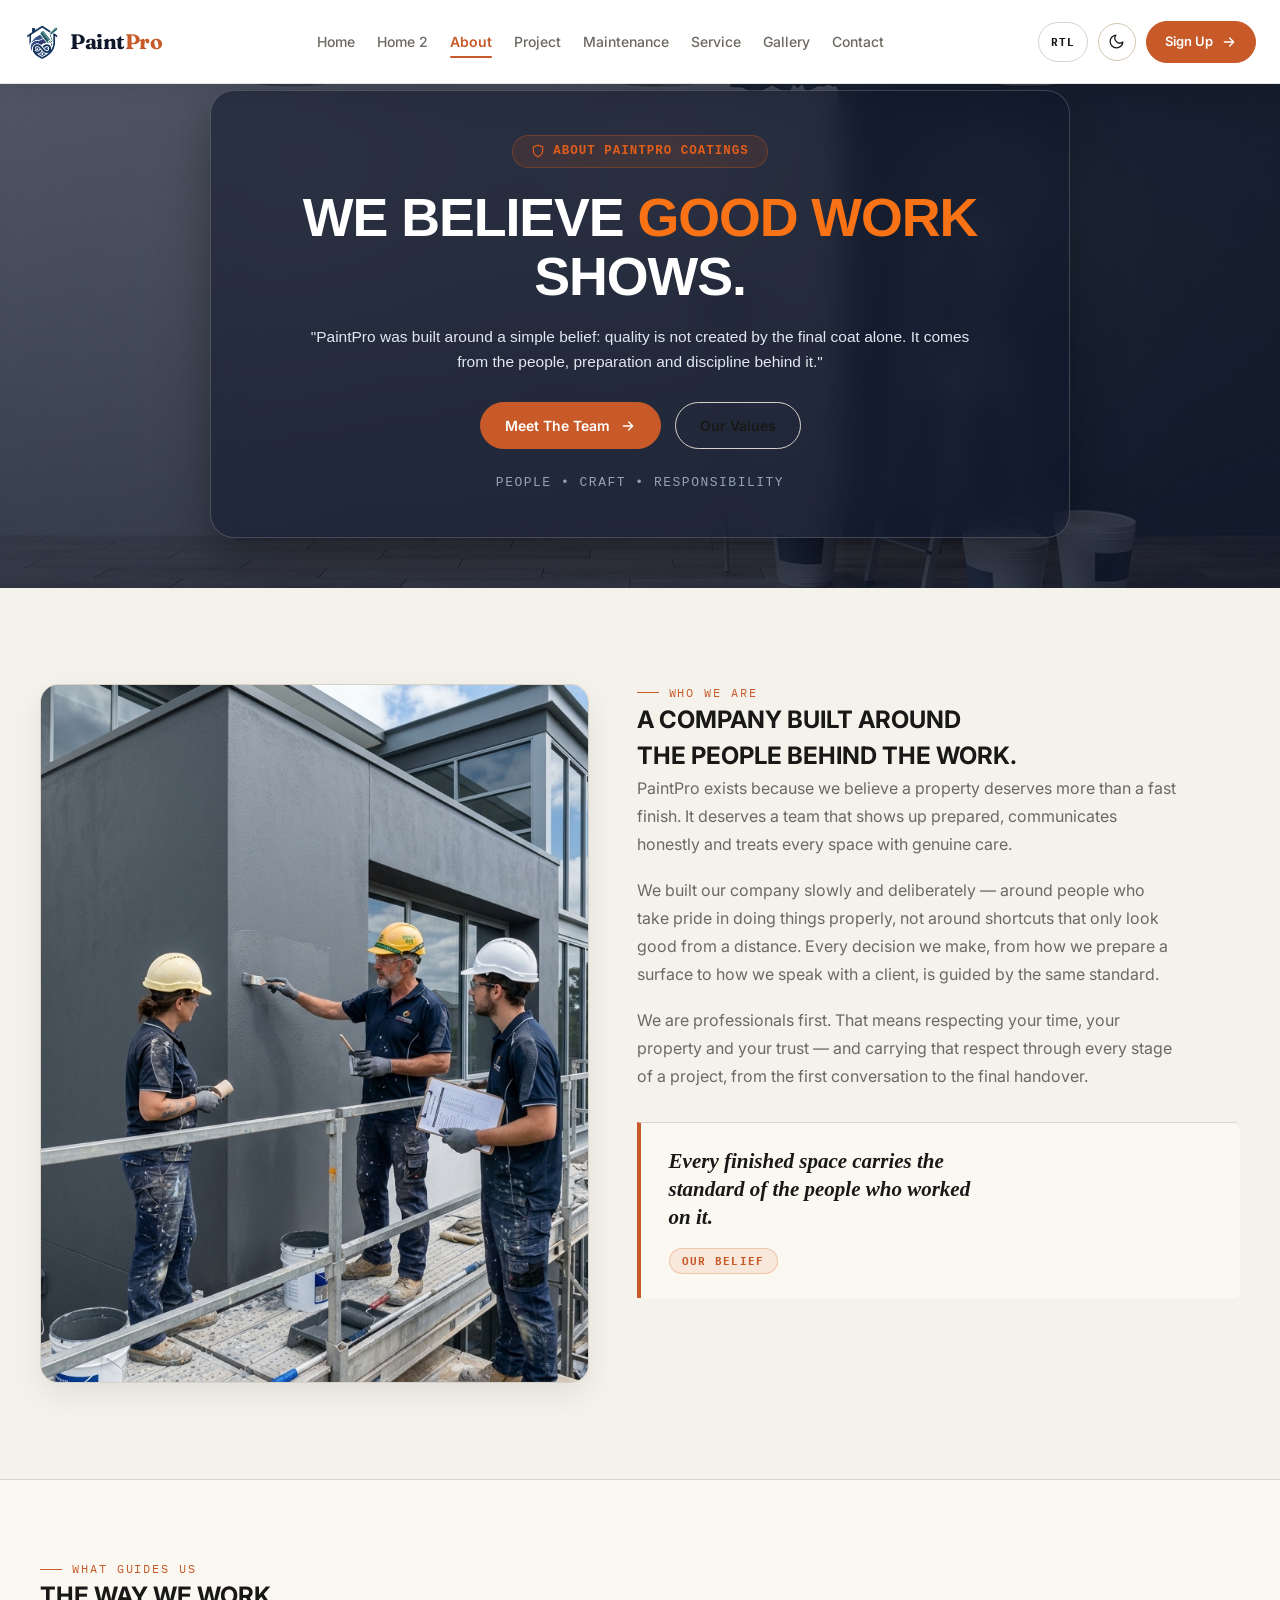
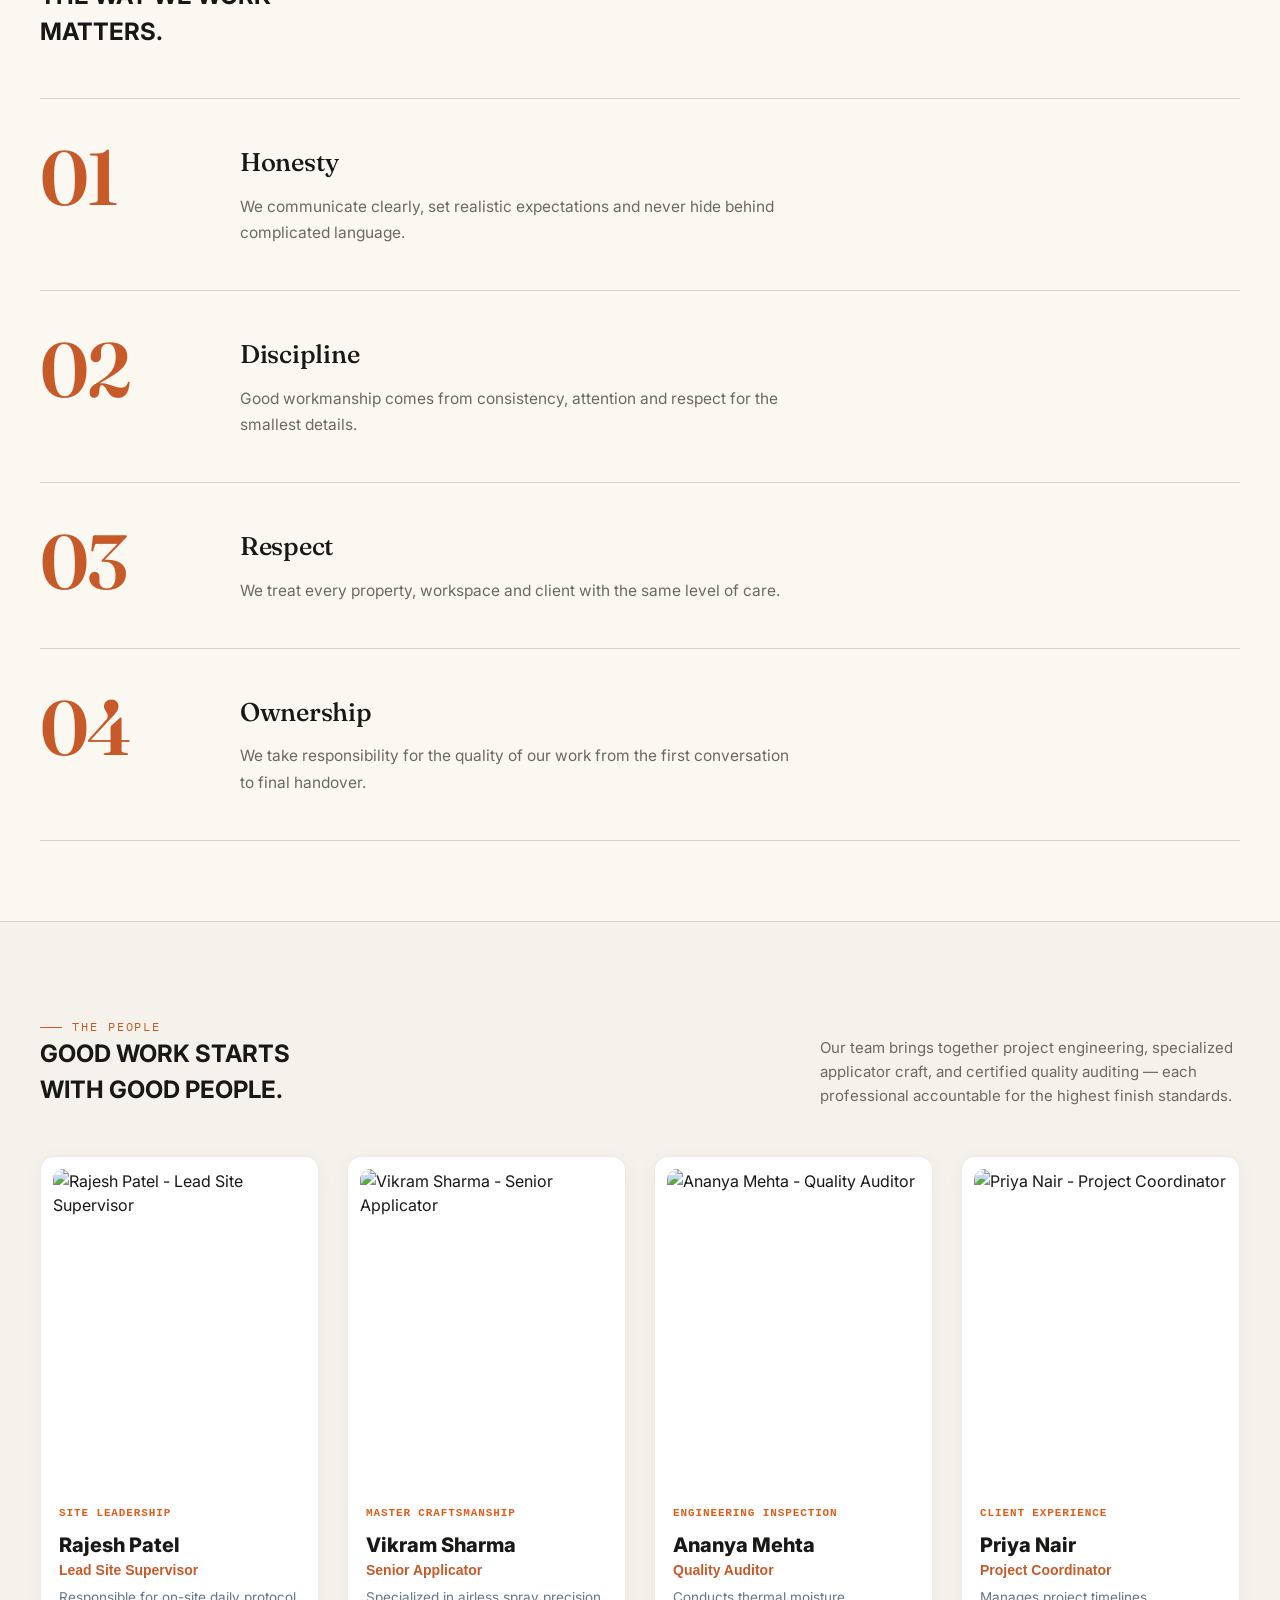
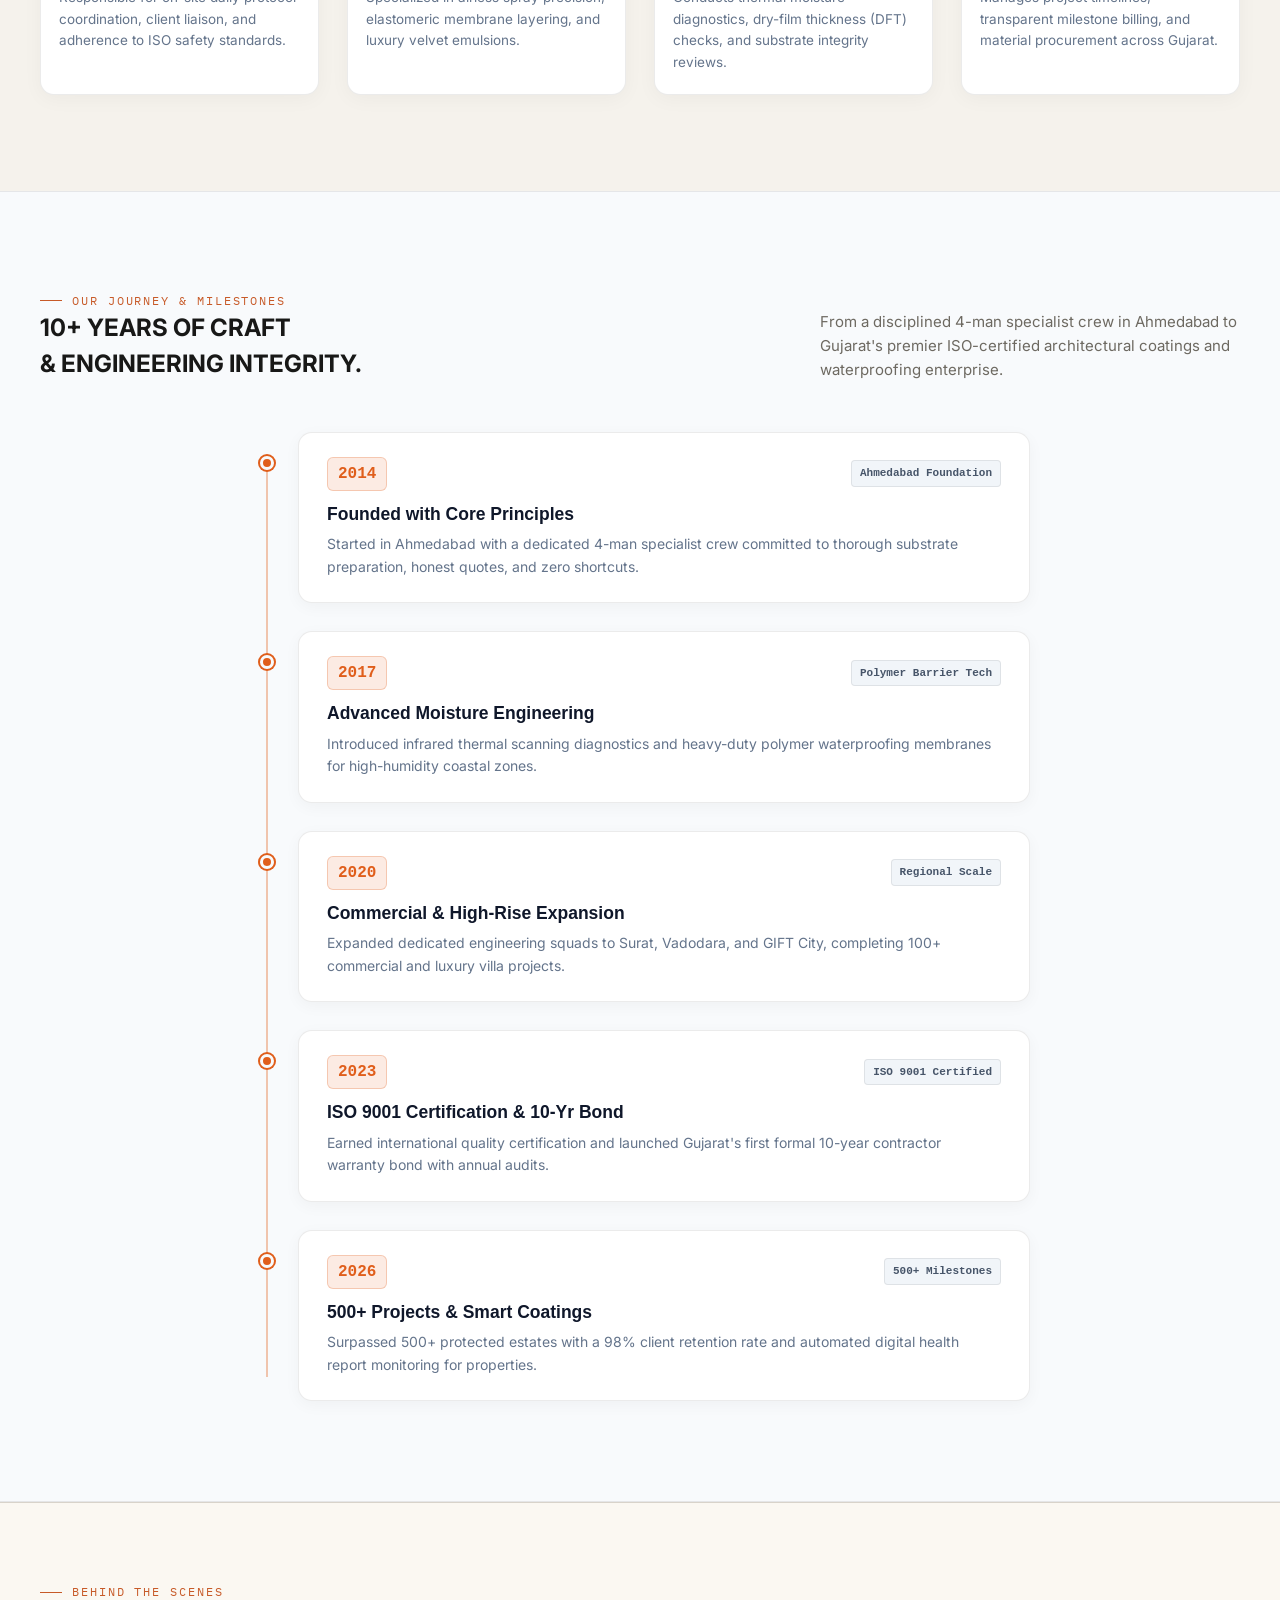
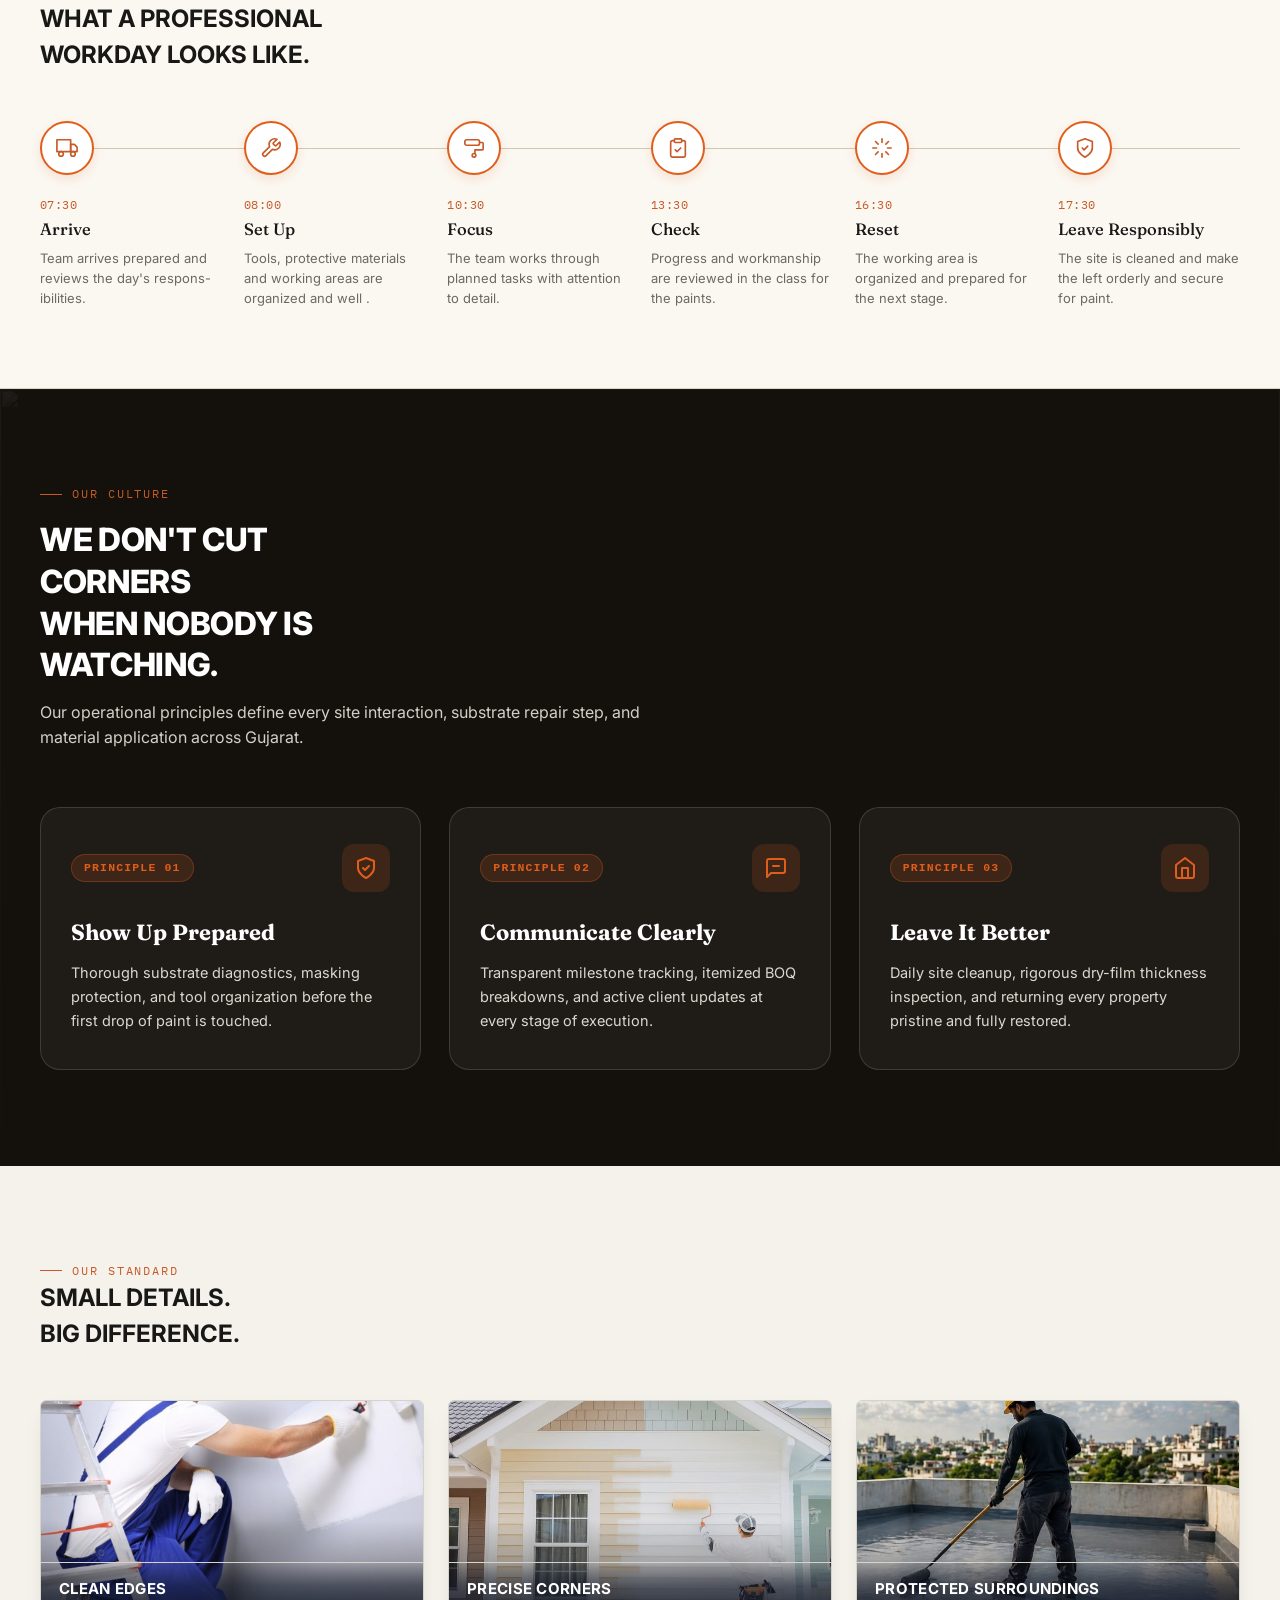
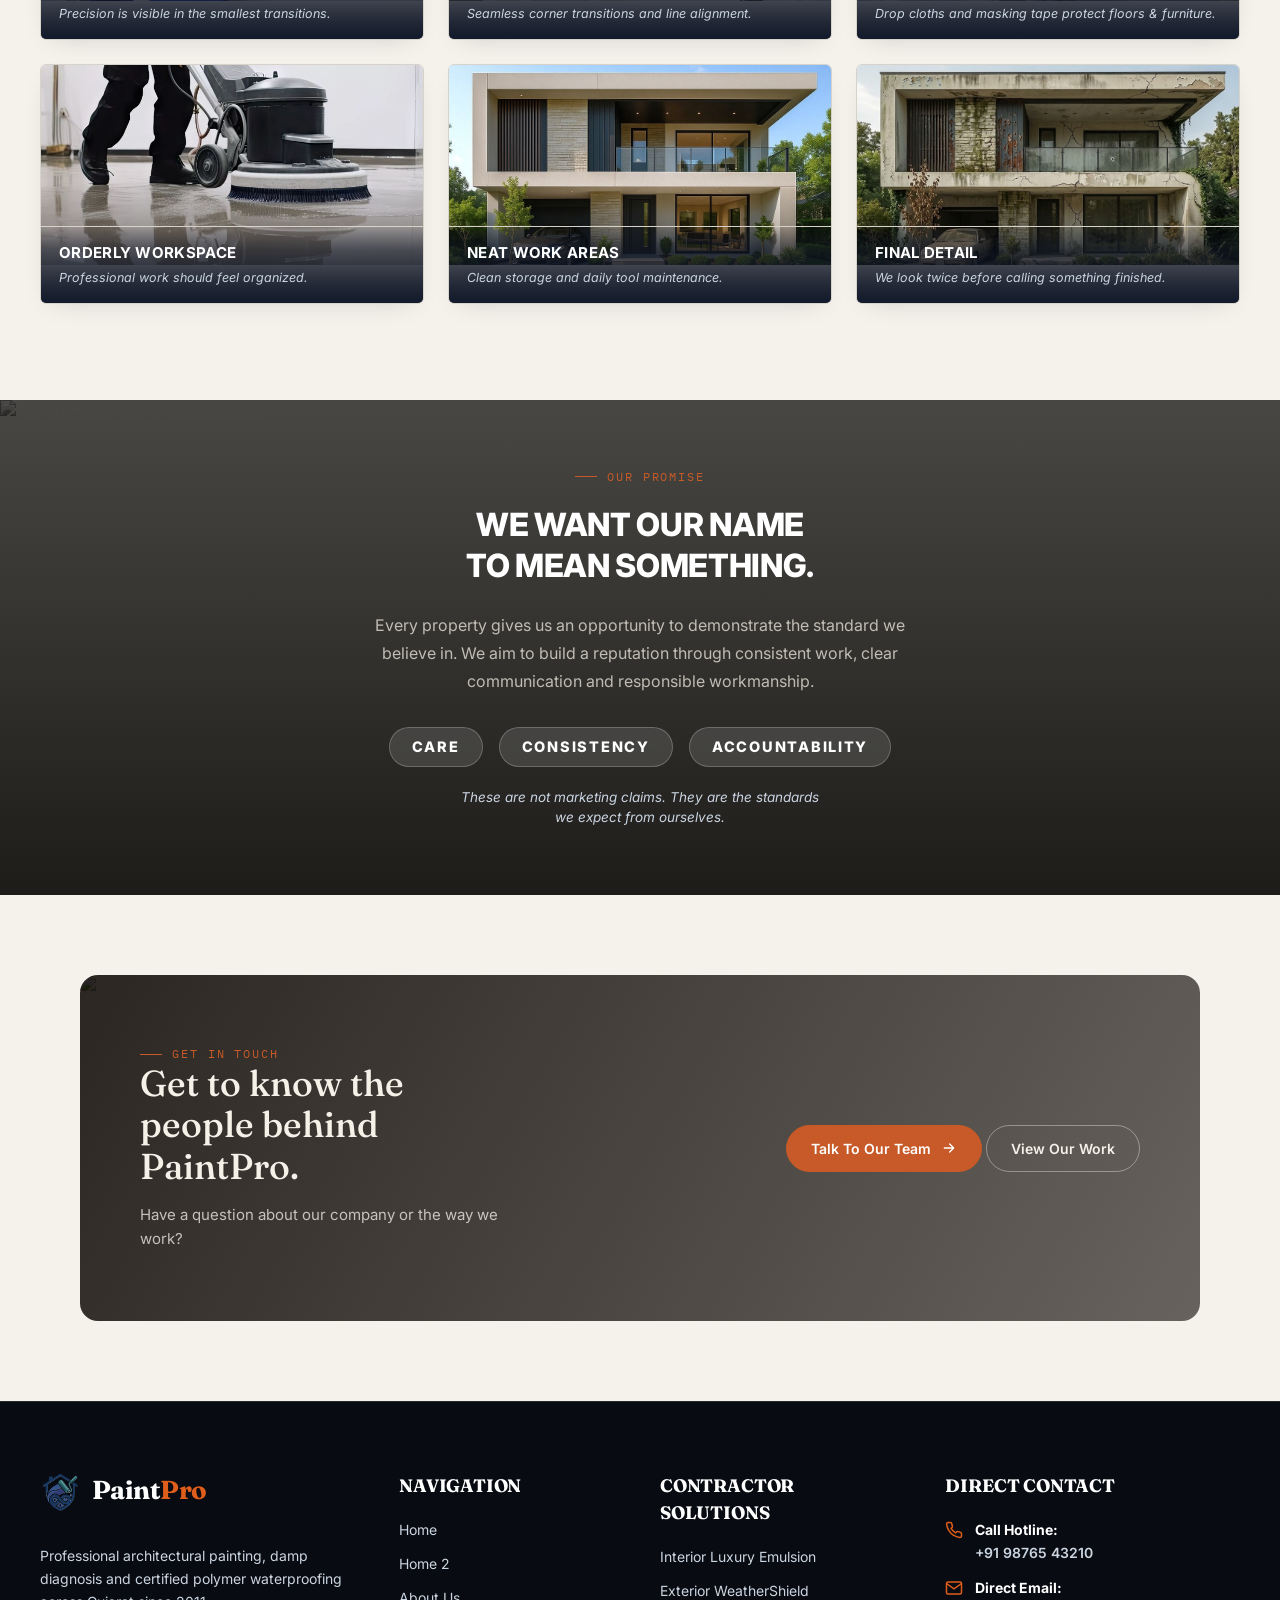
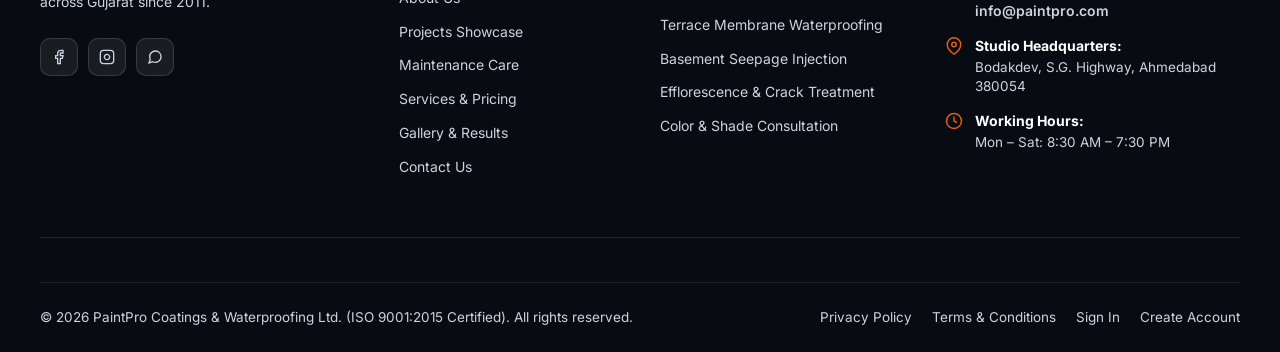
==== commit 982bb055: "finxg the isssue" ====
--- a/about.html
+++ b/about.html
@@ -114,7 +114,7 @@
     <div class="container">
       <div class="ab-identity-grid">
         <div class="ab-identity-media reveal">
-          <img src="Assets/About/who_we_are_team.jpg" alt="PaintPro engineering supervisor discussing site blueprints with application team">
+          <img src="Assets/About/who_we_are_painting.jpg" alt="PaintPro certified painting team executing precision wall coating and inspection">
         </div>
         <div class="ab-identity-copy reveal">
           <span class="eyebrow">Who We Are</span>
@@ -191,11 +191,12 @@
         <!-- Team 1 -->
         <div class="ab-team-card reveal">
           <div class="ab-team-media">
-            <img src="https://images.unsplash.com/photo-1519085360753-af0119f7cbe7?auto=format&fit=crop&w=700&q=80" alt="Site supervisor portrait">
+            <img src="https://images.unsplash.com/photo-1519085360753-af0119f7cbe7?auto=format&fit=crop&w=700&q=80" alt="Rajesh Patel - Lead Site Supervisor">
           </div>
           <div class="ab-team-info">
             <span class="ab-team-role">Site Leadership</span>
-            <h3 class="ab-team-title">Lead Site Supervisor</h3>
+            <h3 class="ab-team-name" style="font-size: 20px; font-weight: 800; margin: 4px 0 2px; color: var(--text);">Rajesh Patel</h3>
+            <div class="ab-team-title" style="font-size: 14px; font-weight: 600; color: var(--accent); margin-bottom: 8px;">Lead Site Supervisor</div>
             <p class="ab-team-desc">Responsible for on-site daily protocol coordination, client liaison, and adherence to ISO safety standards.</p>
           </div>
         </div>
@@ -203,11 +204,12 @@
         <!-- Team 2 -->
         <div class="ab-team-card reveal">
           <div class="ab-team-media">
-            <img src="https://images.unsplash.com/photo-1500648767791-00dcc994a43e?auto=format&fit=crop&w=700&q=80" alt="Master applicator portrait">
+            <img src="https://images.unsplash.com/photo-1500648767791-00dcc994a43e?auto=format&fit=crop&w=700&q=80" alt="Vikram Sharma - Senior Applicator">
           </div>
           <div class="ab-team-info">
             <span class="ab-team-role">Master Craftsmanship</span>
-            <h3 class="ab-team-title">Senior Applicator</h3>
+            <h3 class="ab-team-name" style="font-size: 20px; font-weight: 800; margin: 4px 0 2px; color: var(--text);">Vikram Sharma</h3>
+            <div class="ab-team-title" style="font-size: 14px; font-weight: 600; color: var(--accent); margin-bottom: 8px;">Senior Applicator</div>
             <p class="ab-team-desc">Specialized in airless spray precision, elastomeric membrane layering, and luxury velvet emulsions.</p>
           </div>
         </div>
@@ -215,11 +217,12 @@
         <!-- Team 3 -->
         <div class="ab-team-card reveal">
           <div class="ab-team-media">
-            <img src="https://images.unsplash.com/photo-1544005313-94ddf0286df2?auto=format&fit=crop&w=700&q=80" alt="Quality auditor portrait">
+            <img src="https://images.unsplash.com/photo-1544005313-94ddf0286df2?auto=format&fit=crop&w=700&q=80" alt="Ananya Mehta - Quality Auditor">
           </div>
           <div class="ab-team-info">
             <span class="ab-team-role">Engineering Inspection</span>
-            <h3 class="ab-team-title">Quality Auditor</h3>
+            <h3 class="ab-team-name" style="font-size: 20px; font-weight: 800; margin: 4px 0 2px; color: var(--text);">Ananya Mehta</h3>
+            <div class="ab-team-title" style="font-size: 14px; font-weight: 600; color: var(--accent); margin-bottom: 8px;">Quality Auditor</div>
             <p class="ab-team-desc">Conducts thermal moisture diagnostics, dry-film thickness (DFT) checks, and substrate integrity reviews.</p>
           </div>
         </div>
@@ -227,11 +230,12 @@
         <!-- Team 4 -->
         <div class="ab-team-card reveal">
           <div class="ab-team-media">
-            <img src="https://images.unsplash.com/photo-1494790108377-be9c29b29330?auto=format&fit=crop&w=700&q=80" alt="Project coordinator portrait">
+            <img src="https://images.unsplash.com/photo-1494790108377-be9c29b29330?auto=format&fit=crop&w=700&q=80" alt="Priya Nair - Project Coordinator">
           </div>
           <div class="ab-team-info">
             <span class="ab-team-role">Client Experience</span>
-            <h3 class="ab-team-title">Project Coordinator</h3>
+            <h3 class="ab-team-name" style="font-size: 20px; font-weight: 800; margin: 4px 0 2px; color: var(--text);">Priya Nair</h3>
+            <div class="ab-team-title" style="font-size: 14px; font-weight: 600; color: var(--accent); margin-bottom: 8px;">Project Coordinator</div>
             <p class="ab-team-desc">Manages project timelines, transparent milestone billing, and material procurement across Gujarat.</p>
           </div>
         </div>
@@ -351,7 +355,7 @@
             <div>
               <span class="ab-day-time">07:30</span>
               <div class="ab-day-label">Arrive</div>
-              <p class="ab-day-text">Team arrives prepared and reviews the day's responsibilities.</p>
+              <p class="ab-day-text">Team arrives prepared and reviews the day's respons-ibilities.</p>
             </div>
           </div>
           <div class="ab-day-stop">
@@ -361,7 +365,7 @@
             <div>
               <span class="ab-day-time">08:00</span>
               <div class="ab-day-label">Set Up</div>
-              <p class="ab-day-text">Tools, protective materials and working areas are organized.</p>
+              <p class="ab-day-text">Tools, protective materials and working areas are organized and well .</p>
             </div>
           </div>
           <div class="ab-day-stop">
@@ -381,7 +385,7 @@
             <div>
               <span class="ab-day-time">13:30</span>
               <div class="ab-day-label">Check</div>
-              <p class="ab-day-text">Progress and workmanship are reviewed in the class.</p>
+              <p class="ab-day-text">Progress and workmanship are reviewed in the class for the paints.</p>
             </div>
           </div>
           <div class="ab-day-stop">
@@ -401,7 +405,7 @@
             <div>
               <span class="ab-day-time">17:30</span>
               <div class="ab-day-label">Leave Responsibly</div>
-              <p class="ab-day-text">The site is cleaned and make the   left orderly and secure.</p>
+              <p class="ab-day-text">The site is cleaned and make the   left orderly and secure for paint.</p>
             </div>
           </div>
         </div>
@@ -410,24 +414,50 @@
   </section>
 
   <!-- ============ 05 — OUR WORK CULTURE ============ -->
-  <section class="section ab-culture">
+  <section class="section ab-culture" id="culture">
     <img class="ab-culture-bg" src="https://images.unsplash.com/photo-1581091226825-a6a2a5aee158?auto=format&fit=crop&w=1600&q=60" alt="">
     <div class="container">
-      <span class="eyebrow">Our Culture</span>
-      <h2 class="ab-culture-heading">WE DON'T CUT CORNERS<br>WHEN NOBODY IS WATCHING.</h2>
-
-      <div class="ab-culture-list reveal is-visible">
-        <div class="ab-culture-item is-visible" data-index="0">
-          <b>Show Up Prepared</b>
-          <p>Preparation begins before the work begins.</p>
-        </div>
-        <div class="ab-culture-item is-visible" data-index="1">
-          <b>Communicate Clearly</b>
-          <p>Everyone involved should know what is happening.</p>
-        </div>
-        <div class="ab-culture-item is-visible" data-index="2">
-          <b>Leave It Better</b>
-          <p>Professionalism continues until the working environment is restored.</p>
+      <div class="ab-culture-header reveal">
+        <span class="eyebrow" style="color:var(--accent);">Our Culture</span>
+        <h2 class="ab-culture-heading">WE DON'T CUT CORNERS<br>WHEN NOBODY IS WATCHING.</h2>
+        <p class="ab-culture-sub">Our operational principles define every site interaction, substrate repair step, and material application across Gujarat.</p>
+      </div>
+
+      <div class="ab-culture-grid reveal">
+        <!-- Culture Card 1 -->
+        <div class="ab-culture-card">
+          <div class="ab-culture-card-top">
+            <span class="ab-culture-badge">PRINCIPLE 01</span>
+            <div class="ab-culture-icon">
+              <svg viewBox="0 0 24 24" fill="none" stroke="currentColor" stroke-width="2" stroke-linecap="round" stroke-linejoin="round"><path d="M12 22s8-4 8-10V5l-8-3-8 3v7c0 6 8 10 8 10z"/><polyline points="9 12 11 14 15 10"/></svg>
+            </div>
+          </div>
+          <h3 class="ab-culture-title">Show Up Prepared</h3>
+          <p class="ab-culture-text">Thorough substrate diagnostics, masking protection, and tool organization before the first drop of paint is touched.</p>
+        </div>
+
+        <!-- Culture Card 2 -->
+        <div class="ab-culture-card">
+          <div class="ab-culture-card-top">
+            <span class="ab-culture-badge">PRINCIPLE 02</span>
+            <div class="ab-culture-icon">
+              <svg viewBox="0 0 24 24" fill="none" stroke="currentColor" stroke-width="2" stroke-linecap="round" stroke-linejoin="round"><path d="M21 15a2 2 0 0 1-2 2H7l-4 4V5a2 2 0 0 1 2-2h14a2 2 0 0 1 2 2z"/><line x1="9" y1="10" x2="15" y2="10"/></svg>
+            </div>
+          </div>
+          <h3 class="ab-culture-title">Communicate Clearly</h3>
+          <p class="ab-culture-text">Transparent milestone tracking, itemized BOQ breakdowns, and active client updates at every stage of execution.</p>
+        </div>
+
+        <!-- Culture Card 3 -->
+        <div class="ab-culture-card">
+          <div class="ab-culture-card-top">
+            <span class="ab-culture-badge">PRINCIPLE 03</span>
+            <div class="ab-culture-icon">
+              <svg viewBox="0 0 24 24" fill="none" stroke="currentColor" stroke-width="2" stroke-linecap="round" stroke-linejoin="round"><path d="M3 9l9-7 9 7v11a2 2 0 0 1-2 2H5a2 2 0 0 1-2-2z"/><polyline points="9 22 9 12 15 12 15 22"/></svg>
+            </div>
+          </div>
+          <h3 class="ab-culture-title">Leave It Better</h3>
+          <p class="ab-culture-text">Daily site cleanup, rigorous dry-film thickness inspection, and returning every property pristine and fully restored.</p>
         </div>
       </div>
     </div>
--- a/css/global.css
+++ b/css/global.css
@@ -1365,25 +1365,45 @@
 .case-meta {
   display: grid;
   grid-template-columns: repeat(3, 1fr);
-  gap: 20px;
-  margin-top: 32px;
-  padding: 24px 0;
+  gap: 16px;
+  margin-top: 28px;
+  padding: 20px 0;
   border-top: 1px solid var(--border);
   border-bottom: 1px solid var(--border);
 }
 
+.case-meta-item {
+  display: flex;
+  flex-direction: column;
+  align-items: flex-start;
+  justify-content: center;
+  gap: 4px;
+  padding: 12px 16px;
+  background: var(--surface);
+  border: 1px solid var(--border);
+  border-radius: var(--radius-sm, 6px);
+  box-shadow: 0 2px 6px rgba(0, 0, 0, 0.02);
+}
+
 .case-meta-item .k {
+  display: block;
   font-family: var(--font-mono);
-  font-size: 10px;
-  letter-spacing: .1em;
+  font-size: 11px;
+  font-weight: 600;
+  letter-spacing: .08em;
   text-transform: uppercase;
   color: var(--muted);
+  line-height: 1.2;
 }
 
 .case-meta-item .v {
+  display: block;
   font-family: var(--font-display);
-  font-size: 19px;
-  margin-top: 8px;
+  font-size: 18px;
+  font-weight: 600;
+  color: var(--text);
+  margin-top: 2px;
+  line-height: 1.2;
 }
 
 .case-story {
@@ -4590,9 +4610,15 @@
 
 .story-copy {
   margin-top: 12px;
-  color: rgba(243, 238, 229, 0.6);
+  color: rgba(243, 238, 229, 0.9);
   font-size: 15px;
   max-width: 44ch;
+}
+
+.story-section .story-copy,
+[data-theme="light"] .story-section .story-copy,
+[data-theme="dark"] .story-section .story-copy {
+  color: rgba(246, 241, 232, 0.92) !important;
 }
 
 .story-nav-btns {
@@ -4703,8 +4729,9 @@
 /* ---------- Final assessment ---------- */
 .assessment-section {
   background: var(--surface-2);
-  border-top: 1px solid var(--border);
+  border-top: none !important;
   border-bottom: 1px solid var(--border);
+  padding: 80px 0;
 }
 
 .assessment-grid {
@@ -4712,6 +4739,16 @@
   grid-template-columns: 1fr auto;
   gap: 50px;
   align-items: center;
+  background: var(--surface);
+  border: 1px solid var(--border);
+  border-radius: var(--radius-lg, 20px);
+  padding: 48px;
+  box-shadow: var(--shadow-md, 0 12px 32px rgba(0, 0, 0, 0.04));
+  transition: transform 0.3s ease, box-shadow 0.3s ease;
+}
+
+.assessment-grid:hover {
+  box-shadow: var(--shadow-lg, 0 20px 40px rgba(0, 0, 0, 0.08));
 }
 
 .assessment-icon {
@@ -4733,18 +4770,18 @@
 
 .assessment-heading {
   font-family: var(--font-display);
-  font-weight: 500;
+  font-weight: 600;
   font-size: clamp(26px, 3vw, 36px);
-  line-height: 1.15;
+  line-height: 1.2;
   color: var(--text);
-  max-width: 18ch;
+  max-width: 20ch;
 }
 
 .assessment-copy {
-  margin-top: 14px;
+  margin-top: 12px;
   color: var(--text-muted);
-  font-size: 15px;
-  max-width: 42ch;
+  font-size: 15.5px;
+  max-width: 44ch;
 }
 
 .assessment-benefits {
@@ -4776,10 +4813,24 @@
   text-align: center;
 }
 
+.assessment-side .btn {
+  padding: 16px 32px;
+  font-size: 15px;
+  box-shadow: 0 8px 24px rgba(217, 93, 38, 0.25);
+  transition: all 0.3s cubic-bezier(0.16, 1, 0.3, 1);
+}
+
+.assessment-side .btn:hover {
+  transform: translateY(-2px);
+  box-shadow: 0 12px 32px rgba(217, 93, 38, 0.35);
+}
+
 .assessment-note {
-  margin-top: 14px;
+  margin-top: 16px;
   font-size: 12.5px;
-  color: var(--text-faint);
+  color: var(--text-muted);
+  font-weight: 500;
+  letter-spacing: 0.02em;
 }
 
 /* ---------- Utility ---------- */
@@ -7442,39 +7493,94 @@
   color: #F6F1E8;
 }
 
-.ab-culture-list {
-  margin-top: 72px;
-}
-
-.ab-culture-item {
+.ab-culture-sub {
+  font-size: 16px;
+  color: rgba(246, 241, 232, 0.85);
+  line-height: 1.6;
+  margin-top: 14px;
+  max-width: 60ch;
+}
+
+.ab-culture-grid {
   display: grid;
-  grid-template-columns: 1fr 1.6fr;
-  gap: 30px;
-  align-items: baseline;
-  padding: 34px 0;
-  border-top: 1px solid rgba(246, 241, 232, 0.14);
-  opacity: 1;
-  transform: none;
-  transition: opacity var(--dur-lg) var(--ease), transform var(--dur-lg) var(--ease);
-}
-
-.ab-culture-item:last-child {
-  border-bottom: 1px solid rgba(246, 241, 232, 0.14);
-}
-
-.ab-culture-item b {
+  grid-template-columns: repeat(3, 1fr);
+  gap: 28px;
+  margin-top: 56px;
+}
+
+.ab-culture-card {
+  background: rgba(255, 255, 255, 0.05);
+  backdrop-filter: blur(14px);
+  -webkit-backdrop-filter: blur(14px);
+  border: 1px solid rgba(255, 255, 255, 0.14);
+  border-radius: 20px;
+  padding: 36px 30px;
+  display: flex;
+  flex-direction: column;
+  transition: transform 0.35s cubic-bezier(0.16, 1, 0.3, 1), border-color 0.35s ease, box-shadow 0.35s ease;
+}
+
+.ab-culture-card:hover {
+  transform: translateY(-8px);
+  border-color: rgba(224, 94, 27, 0.5);
+  box-shadow: 0 16px 40px rgba(224, 94, 27, 0.15);
+  background: rgba(255, 255, 255, 0.08);
+}
+
+.ab-culture-card-top {
+  display: flex;
+  align-items: center;
+  justify-content: space-between;
+  margin-bottom: 24px;
+}
+
+.ab-culture-badge {
+  font-family: 'JetBrains Mono', monospace;
+  font-size: 11.5px;
+  font-weight: 700;
+  letter-spacing: 0.1em;
+  color: #e05e1b;
+  background: rgba(224, 94, 27, 0.15);
+  border: 1px solid rgba(224, 94, 27, 0.3);
+  padding: 4px 12px;
+  border-radius: 999px;
+}
+
+.ab-culture-icon {
+  width: 48px;
+  height: 48px;
+  border-radius: 12px;
+  background: rgba(224, 94, 27, 0.15);
+  color: #e05e1b;
+  display: flex;
+  align-items: center;
+  justify-content: center;
+}
+
+.ab-culture-icon svg {
+  width: 24px;
+  height: 24px;
+}
+
+.ab-culture-title {
   font-family: var(--font-display);
-  font-weight: 500;
-  font-size: clamp(22px, 2.6vw, 32px);
-  color: #F6F1E8;
-  letter-spacing: -0.01em;
-}
-
-.ab-culture-item p {
-  font-size: 15px;
-  color: rgba(246, 241, 232, 0.6);
+  font-size: 22px;
+  font-weight: 700;
+  color: #ffffff;
+  margin-bottom: 12px;
+}
+
+.ab-culture-text {
+  font-size: 14.5px;
   line-height: 1.65;
-  max-width: 52ch;
+  color: rgba(246, 241, 232, 0.88);
+}
+
+@media (max-width: 992px) {
+  .ab-culture-grid {
+    grid-template-columns: 1fr;
+    gap: 20px;
+  }
 }
 
 /* ---------- Details (craft macro grid) ---------- */
@@ -7554,7 +7660,8 @@
 /* ---------- Promise ---------- */
 .ab-promise {
   position: relative;
-  min-height: 640px;
+  min-height: auto;
+  padding: 48px 0;
   display: flex;
   align-items: center;
   overflow: hidden;
@@ -7582,7 +7689,7 @@
 
 .ab-promise-inner {
   text-align: center;
-  padding: 90px 0;
+  padding: 20px 0;
 }
 
 .ab-promise .eyebrow {
@@ -11051,29 +11158,72 @@
 .page-centered-hero,
 .gallery-hero,
 .contact-hero {
-  padding: calc(var(--nav-h, 76px) + 54px) 0 54px;
-  background: radial-gradient(circle at 50% 25%, rgba(224, 94, 27, 0.08) 0%, rgba(12, 16, 23, 1) 75%);
-  border-bottom: 1px solid var(--border-color, rgba(255, 255, 255, 0.08));
+  padding: calc(var(--nav-h, 76px) + 64px) 0 64px;
+  background-size: cover;
+  background-position: center;
+  background-repeat: no-repeat;
   position: relative;
   overflow: hidden;
   text-align: center;
   width: 100%;
 }
 
-[data-theme="light"] .page-centered-hero,
-[data-theme="light"] .gallery-hero,
-[data-theme="light"] .contact-hero {
-  background: radial-gradient(circle at 50% 25%, rgba(224, 94, 27, 0.05) 0%, #f8fafc 75%);
-  border-bottom-color: rgba(0, 0, 0, 0.08);
+.page-centered-hero::before,
+.gallery-hero::before,
+.contact-hero::before {
+  content: "";
+  position: absolute;
+  inset: 0;
+  background: linear-gradient(180deg, rgba(15, 23, 42, 0.7) 0%, rgba(15, 23, 42, 0.82) 100%);
+  z-index: 1;
+}
+
+.page-centered-hero.ab-hero-clean,
+.page-centered-hero.about-banner {
+  background-image: url('../Assets/Banner/About.jpg');
+}
+
+.page-centered-hero.projects-hero-clean,
+.page-centered-hero.project-banner {
+  background-image: url('../Assets/Banner/project.jpg');
+}
+
+.page-centered-hero.mnt-hero-clean,
+.page-centered-hero.maint-banner {
+  background-image: url('../Assets/Banner/Maintance.jpg');
+}
+
+.page-centered-hero.svc-hero-clean,
+.page-centered-hero.service-banner {
+  background-image: url('../Assets/Banner/Service.jpg');
+}
+
+.page-centered-hero.gallery-hero-clean,
+.page-centered-hero.gallery-banner {
+  background-image: url('../Assets/Banner/Gallery.jpg');
+}
+
+.page-centered-hero.contact-hero-clean,
+.page-centered-hero.contact-banner {
+  background-image: url('../Assets/Banner/contact.jpg');
 }
 
 .page-hero-inner {
-  max-width: 820px;
+  max-width: 860px;
   margin: 0 auto;
   text-align: center;
   display: flex;
   flex-direction: column;
   align-items: center;
+  padding: 44px 36px;
+  border-radius: 24px;
+  background: rgba(15, 23, 42, 0.55);
+  backdrop-filter: blur(16px);
+  -webkit-backdrop-filter: blur(16px);
+  border: 1px solid rgba(255, 255, 255, 0.18);
+  box-shadow: 0 20px 50px rgba(0, 0, 0, 0.35);
+  position: relative;
+  z-index: 2;
 }
 
 .page-hero-badge,
@@ -11117,12 +11267,12 @@
 [data-theme="light"] .page-hero-title,
 [data-theme="light"] .contact-hero-heading,
 [data-theme="light"] .gallery-hero-title {
-  color: #0f172a;
+  color: #ffffff !important;
 }
 
 .page-hero-title .accent-orange,
 .contact-hero-heading .accent-line {
-  color: #e05e1b;
+  color: #f97316 !important;
 }
 
 .page-hero-desc,
@@ -11131,7 +11281,7 @@
   font-family: 'Outfit', sans-serif;
   font-size: clamp(15.5px, 1.2vw, 17.5px);
   line-height: 1.62;
-  color: #cbd5e1;
+  color: #e2e8f0 !important;
   max-width: 660px;
   margin: 0 auto 28px;
   text-align: center;
@@ -11141,7 +11291,7 @@
 [data-theme="light"] .page-hero-desc,
 [data-theme="light"] .contact-hero-text,
 [data-theme="light"] .gallery-hero-desc {
-  color: #475569;
+  color: #e2e8f0 !important;
 }
 
 .page-hero-ctas {
@@ -12943,6 +13093,10 @@
   text-align: center;
 }
 
+.home2-visit-header .eyebrow {
+  justify-content: center;
+}
+
 .home2-visit-title {
   font-size: 32px;
   font-weight: 800;
@@ -13572,7 +13726,7 @@
 }
 
 .ab-promise {
-  padding: 90px 0 !important;
+  padding: 48px 0 !important;
   position: relative !important;
 }
 
@@ -14323,7 +14477,8 @@
 
   .visit-guide-grid,
   .ab-details-grid,
-  .story-grid {
+  .story-grid,
+  .standard-row {
     display: flex !important;
     flex-wrap: wrap !important;
     justify-content: center !important;
@@ -14332,9 +14487,48 @@
 
   .visit-guide-grid > *,
   .ab-details-grid > *,
-  .story-grid > * {
+  .story-grid > *,
+  .standard-row > * {
     flex: 0 0 calc(33.333% - 16px) !important;
     max-width: calc(33.333% - 16px) !important;
     box-sizing: border-box !important;
   }
+
+  .archive-grid {
+    display: flex !important;
+    flex-wrap: wrap !important;
+    justify-content: center !important;
+    gap: 28px !important;
+  }
+
+  .archive-grid > .p-card {
+    flex: 0 0 calc(50% - 14px) !important;
+    max-width: calc(50% - 14px) !important;
+    box-sizing: border-box !important;
+  }
+}
+
+/* ==========================================================================
+   MOBILE (<= 768px / 360px) MOOD CARD 3 WIDTH & FINAL CTA BOTTOM SPACING FIX
+   ========================================================================== */
+@media (max-width: 768px) {
+  .colour-card:nth-child(3) {
+    grid-column: auto !important;
+    max-width: 100% !important;
+    width: 100% !important;
+    justify-self: stretch !important;
+  }
+
+  .final-cta {
+    min-height: auto !important;
+    padding-bottom: 30px !important;
+  }
+
+  .final-cta-inner {
+    padding: 60px 0 50px !important;
+  }
+
+  .final-cta-actions {
+    margin-bottom: 20px !important;
+  }
 }
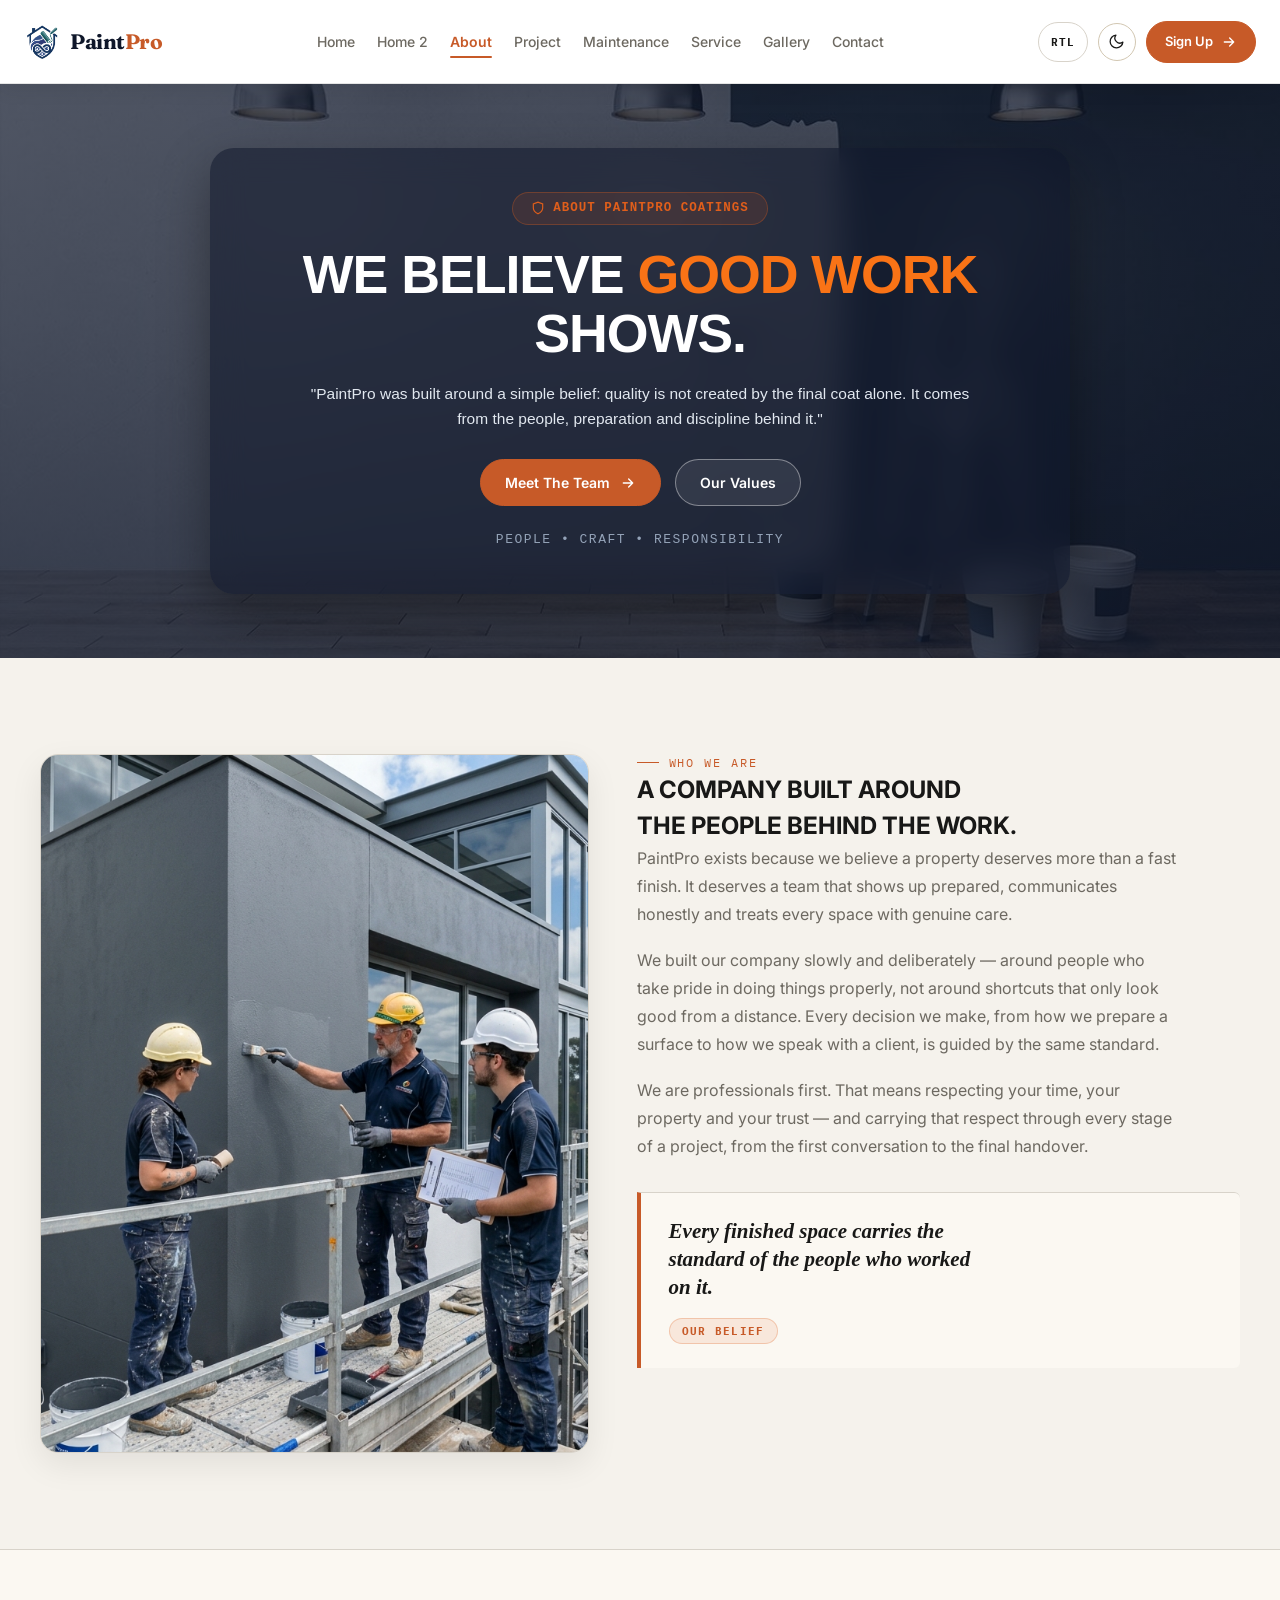
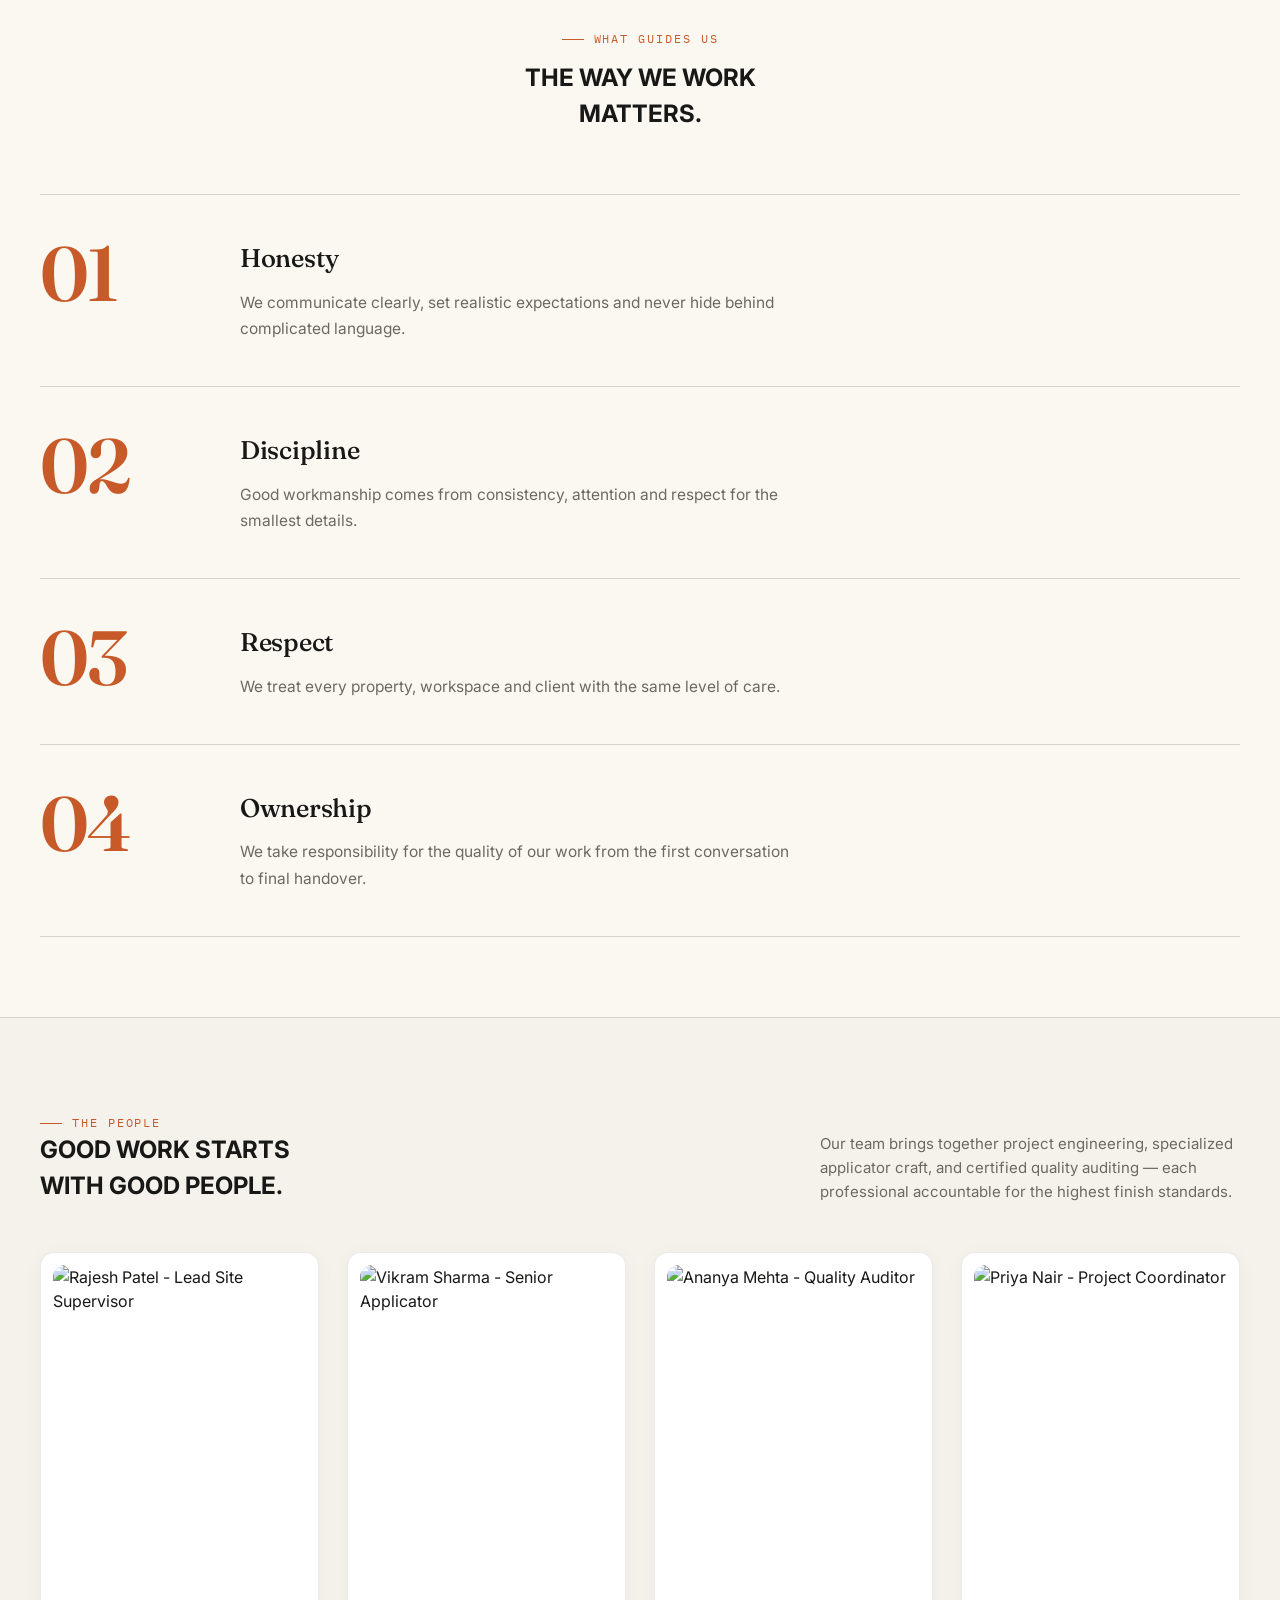
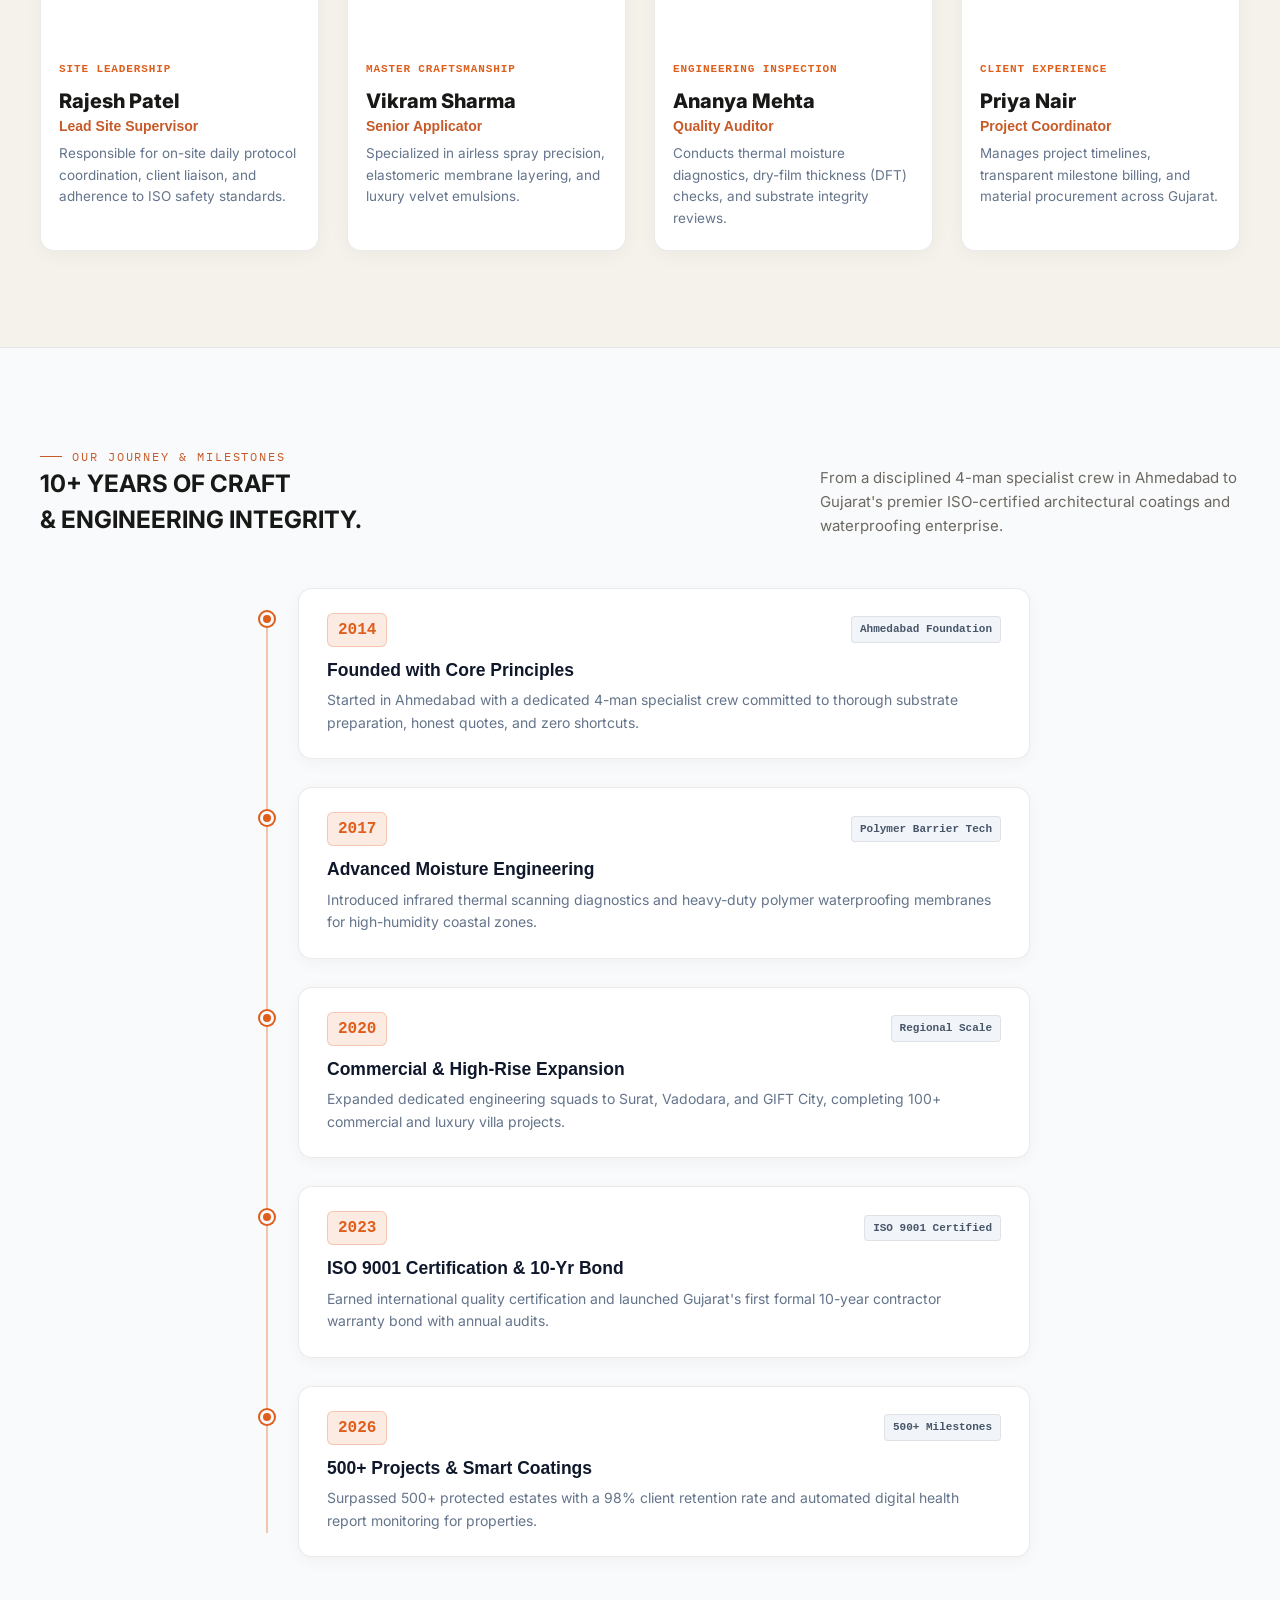
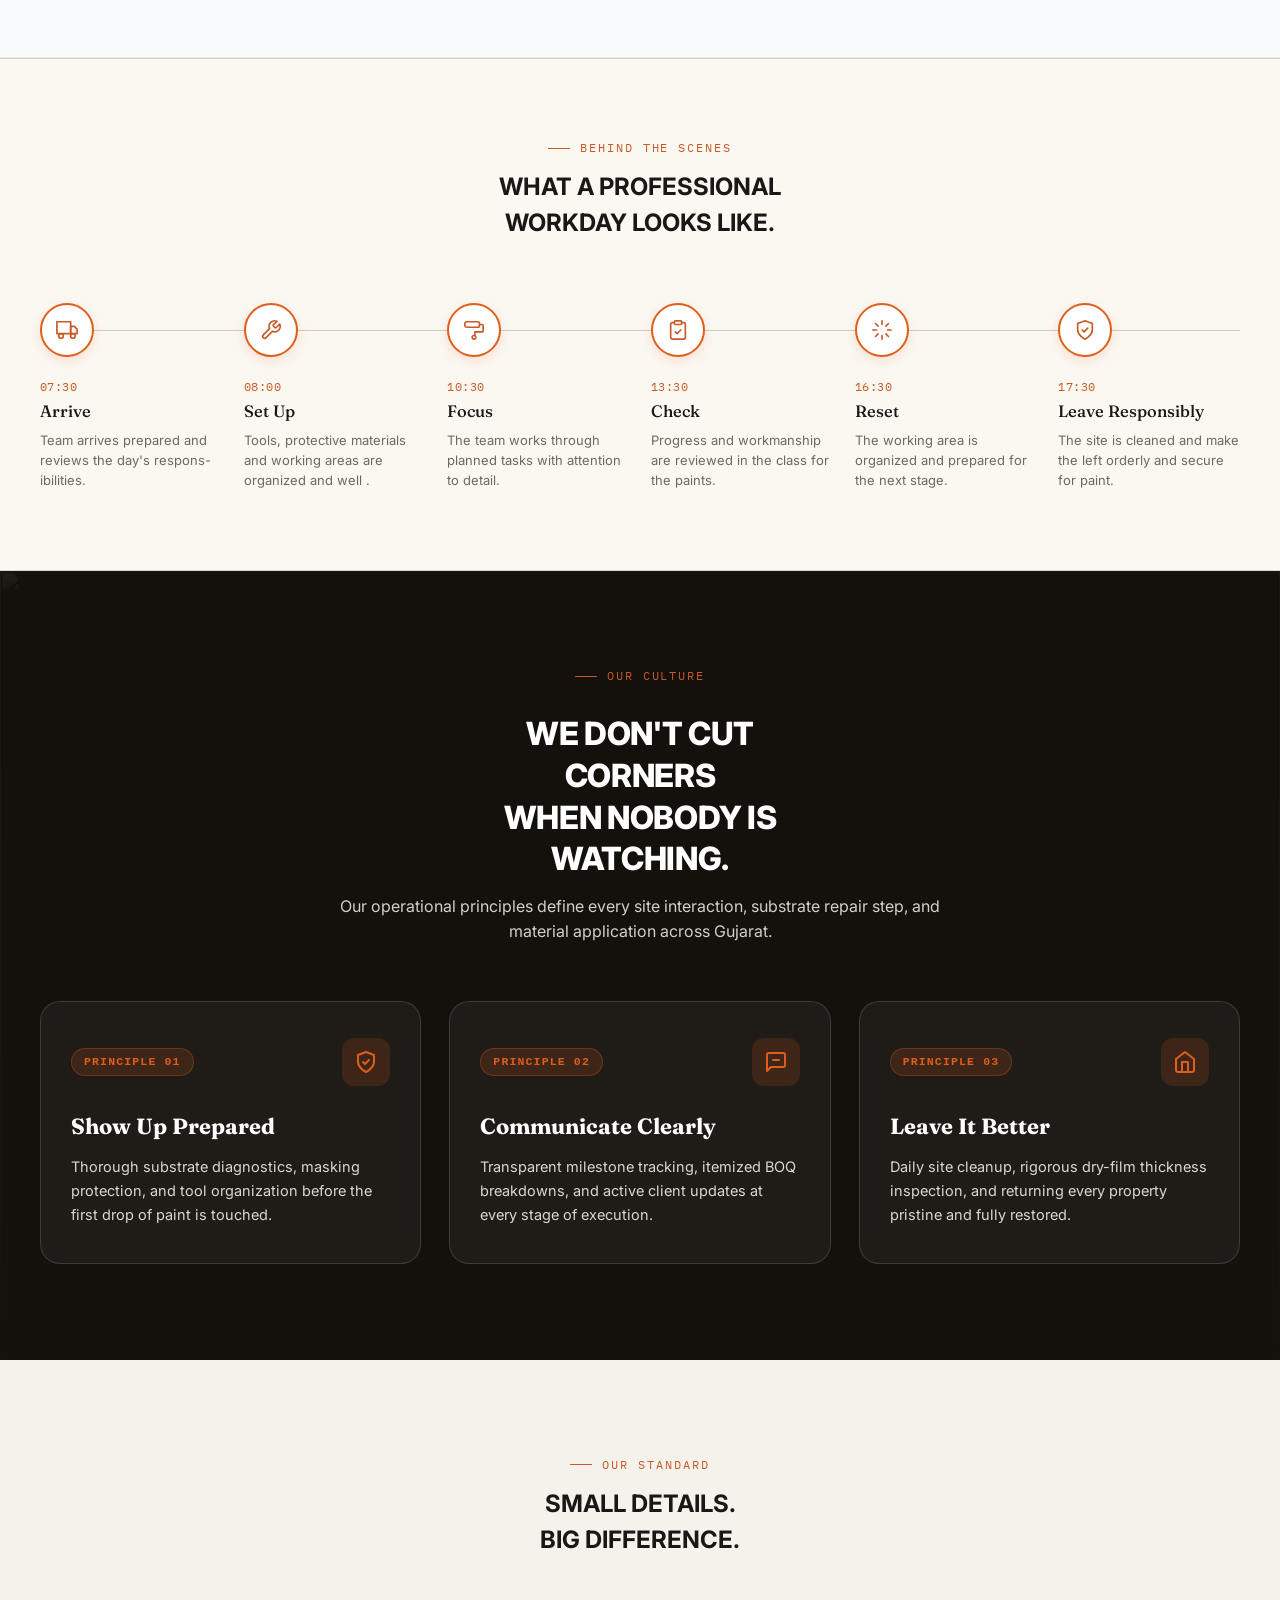
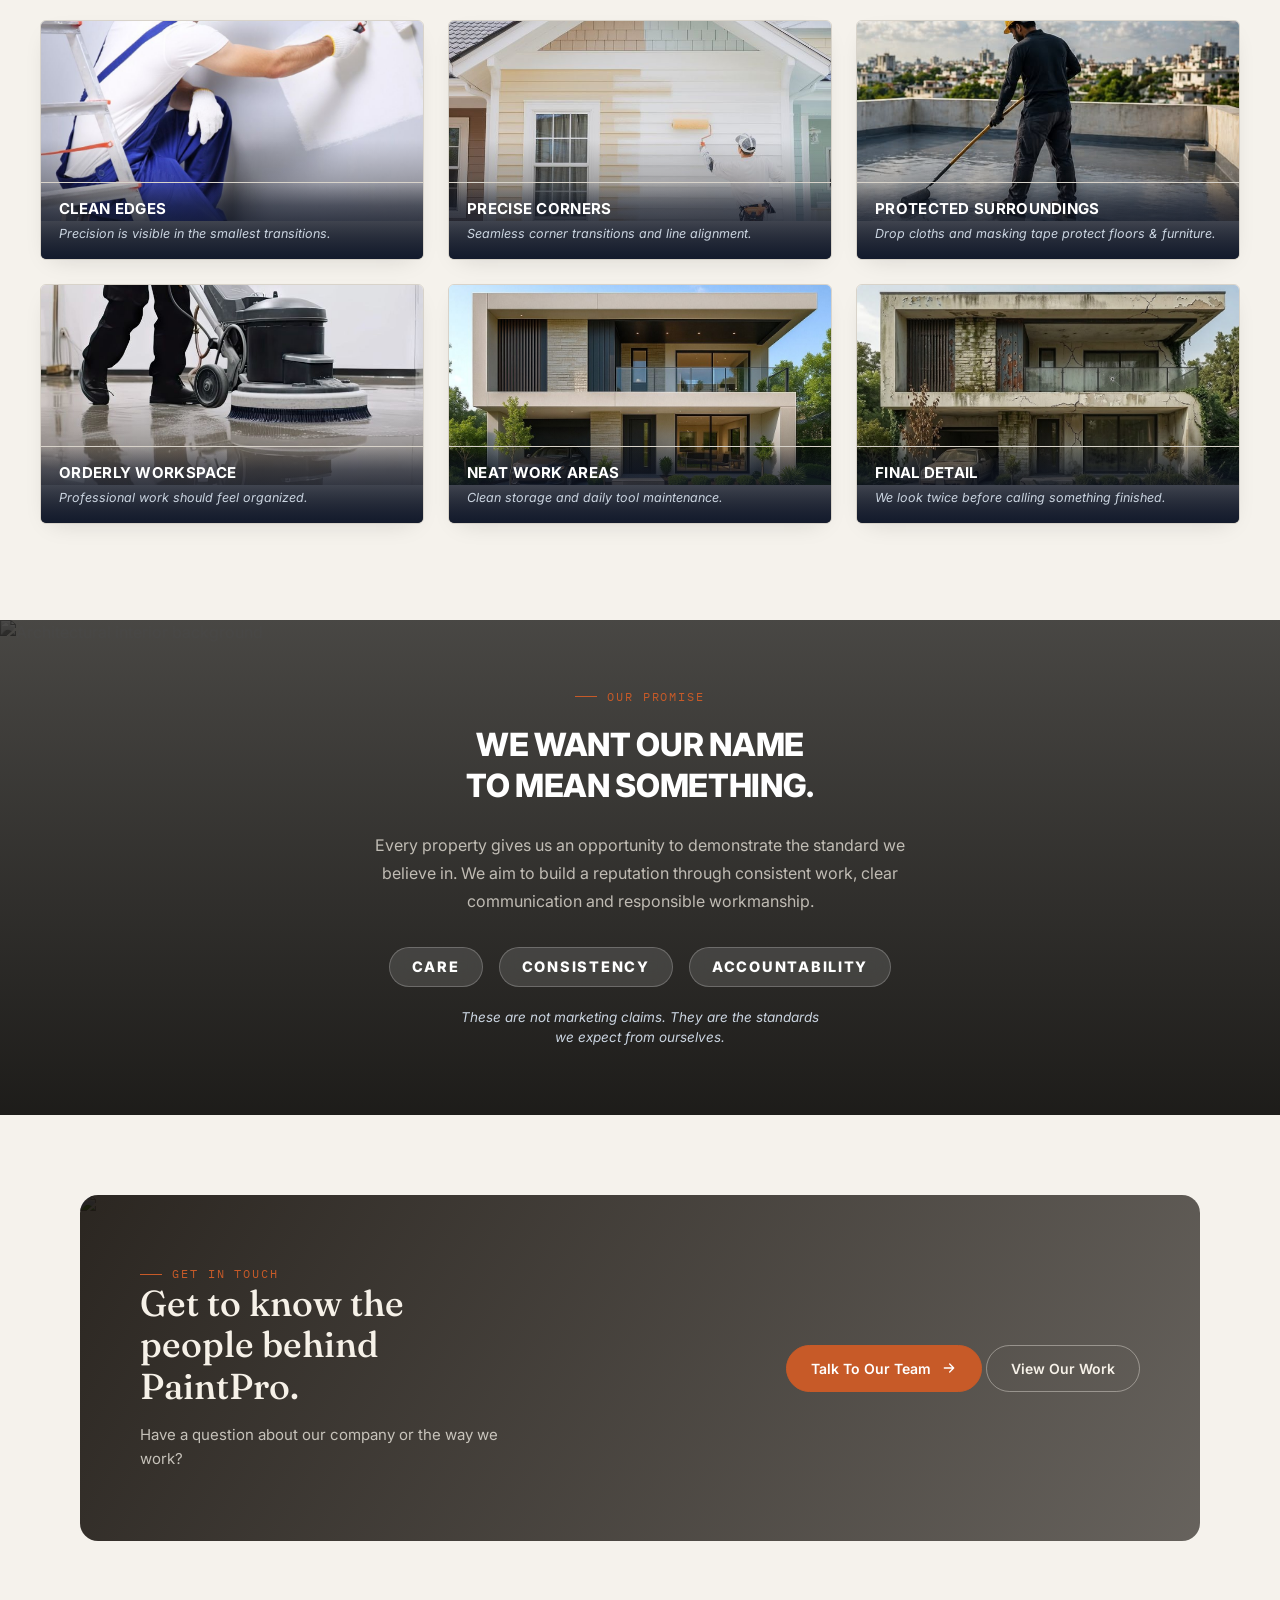
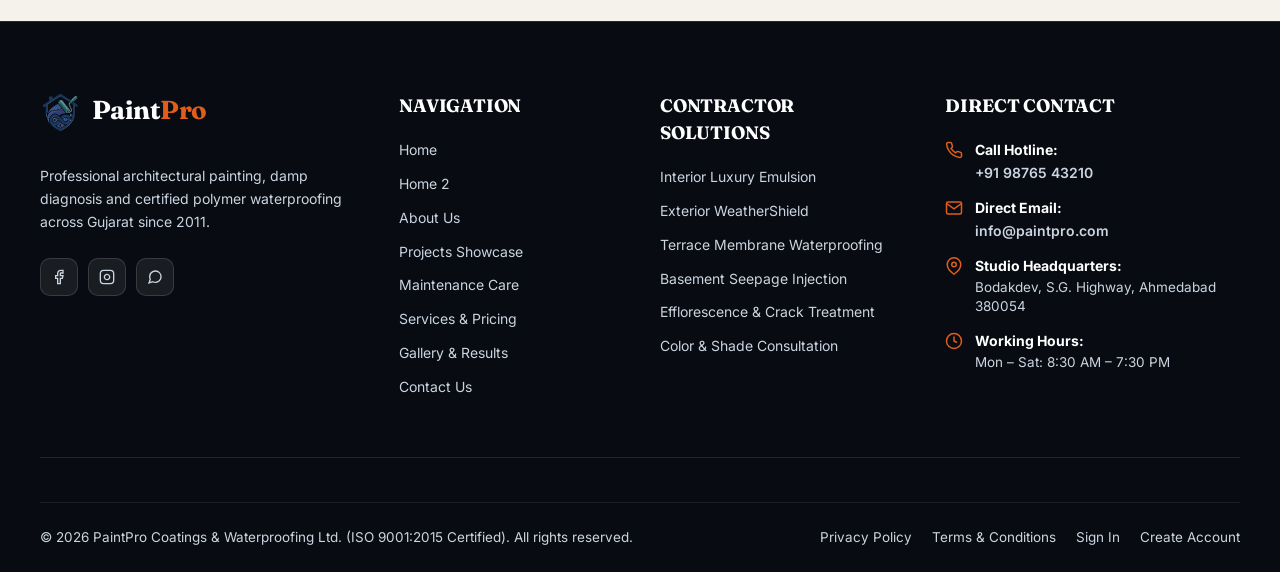
==== commit 12d805da: "fix the 1st slot" ====
--- a/about.html
+++ b/about.html
@@ -136,11 +136,9 @@
   <!-- ============ 02 — THE PAINTPRO PRINCIPLES ============ -->
   <section class="section section-tight" id="principles" style="background:var(--surface-2); border-top:1px solid var(--border); border-bottom:1px solid var(--border);">
     <div class="container">
-      <div class="section-head">
-        <div>
-          <span class="eyebrow">What Guides Us</span>
-          <h2 class="section-heading">THE WAY WE WORK<br>MATTERS.</h2>
-        </div>
+      <div class="section-head-center reveal">
+        <span class="eyebrow">What Guides Us</span>
+        <h2 class="section-heading">THE WAY WE WORK<br>MATTERS.</h2>
       </div>
 
       <div class="ab-principles-list reveal is-visible">
@@ -338,11 +336,9 @@
   <!-- ============ 04 — A DAY ON SITE ============ -->
   <section class="section section-tight" style="background:var(--surface-2); border-top:1px solid var(--border); border-bottom:1px solid var(--border);">
     <div class="container">
-      <div class="section-head">
-        <div>
-          <span class="eyebrow">Behind The Scenes</span>
-          <h2 class="section-heading">WHAT A PROFESSIONAL<br>WORKDAY LOOKS LIKE.</h2>
-        </div>
+      <div class="section-head-center reveal">
+        <span class="eyebrow">Behind The Scenes</span>
+        <h2 class="section-heading">WHAT A PROFESSIONAL<br>WORKDAY LOOKS LIKE.</h2>
       </div>
 
       <div class="ab-day-track">
@@ -417,7 +413,7 @@
   <section class="section ab-culture" id="culture">
     <img class="ab-culture-bg" src="https://images.unsplash.com/photo-1581091226825-a6a2a5aee158?auto=format&fit=crop&w=1600&q=60" alt="">
     <div class="container">
-      <div class="ab-culture-header reveal">
+      <div class="ab-culture-header section-head-center reveal">
         <span class="eyebrow" style="color:var(--accent);">Our Culture</span>
         <h2 class="ab-culture-heading">WE DON'T CUT CORNERS<br>WHEN NOBODY IS WATCHING.</h2>
         <p class="ab-culture-sub">Our operational principles define every site interaction, substrate repair step, and material application across Gujarat.</p>
@@ -466,11 +462,9 @@
   <!-- ============ 06 — THE DETAILS WE CARE ABOUT ============ -->
   <section class="section" id="details">
     <div class="container">
-      <div class="section-head">
-        <div>
-          <span class="eyebrow">Our Standard</span>
-          <h2 class="section-heading">SMALL DETAILS.<br>BIG DIFFERENCE.</h2>
-        </div>
+      <div class="section-head-center reveal">
+        <span class="eyebrow">Our Standard</span>
+        <h2 class="section-heading">SMALL DETAILS.<br>BIG DIFFERENCE.</h2>
       </div>
 
       <div class="ab-details-grid">
--- a/css/global.css
+++ b/css/global.css
@@ -182,6 +182,33 @@
   color: var(--muted);
   max-width: 420px;
   line-height: 1.6;
+}
+
+.section-head-center {
+  text-align: center;
+  max-width: 720px;
+  margin: 0 auto 48px;
+  display: flex;
+  flex-direction: column;
+  align-items: center;
+}
+
+.section-head-center .eyebrow {
+  justify-content: center;
+  margin-bottom: 12px;
+}
+
+.section-head-center .section-heading,
+.section-head-center .section-title {
+  text-align: center;
+  margin-top: 0;
+  margin-bottom: 14px;
+}
+
+.section-head-center .section-sub {
+  text-align: center;
+  margin-left: auto;
+  margin-right: auto;
 }
 
 .btn {
@@ -1143,6 +1170,7 @@
 .p-card[data-size="tall"] .p-card-media,
 .p-card[data-size="wide"] .p-card-media,
 .p-card[data-size="large"] .p-card-media,
+.p-card[data-size="split"] .p-card-media,
 .p-card[data-size="feature"] .p-card-media {
   aspect-ratio: 16/10 !important;
   height: auto !important;
@@ -1866,6 +1894,14 @@
   position: relative;
   z-index: 2;
   padding: 100px 0;
+  text-align: center;
+  display: flex;
+  flex-direction: column;
+  align-items: center;
+}
+
+.final-cta-inner .eyebrow {
+  justify-content: center;
 }
 
 .final-cta h2 {
@@ -1874,6 +1910,9 @@
   font-size: clamp(32px, 4.4vw, 58px);
   line-height: 1.06;
   max-width: 640px;
+  margin-left: auto;
+  margin-right: auto;
+  text-align: center;
 }
 
 .final-cta p {
@@ -1881,6 +1920,9 @@
   font-size: 16px;
   color: #D8D3CA;
   max-width: 460px;
+  margin-left: auto;
+  margin-right: auto;
+  text-align: center;
 }
 
 .final-cta-actions {
@@ -1888,6 +1930,7 @@
   gap: 16px;
   margin-top: 36px;
   flex-wrap: wrap;
+  justify-content: center;
 }
 
 .final-cta .btn-outline {
@@ -2029,6 +2072,23 @@
 
   .standard-row {
     grid-template-columns: repeat(2, 1fr);
+  }
+
+  .standard-item:nth-child(5),
+  .standard-item:last-child:nth-child(odd) {
+    grid-column: 1 / -1 !important;
+    grid-column: 1 / 3 !important;
+    grid-column: span 2 !important;
+    justify-self: center !important;
+    margin-left: auto !important;
+    margin-right: auto !important;
+    text-align: center !important;
+  }
+
+  .standard-item:nth-child(5) .standard-num,
+  .standard-item:last-child:nth-child(odd) .standard-num {
+    margin-left: auto !important;
+    margin-right: auto !important;
   }
 
   .more-item {
@@ -2437,6 +2497,8 @@
 
 .hero-main-col {
   max-width: 580px;
+  margin: 0;
+  text-align: left;
 }
 
 /* Eyebrow with Orange Line */
@@ -2470,6 +2532,7 @@
   text-transform: uppercase;
   color: #ffffff;
   margin: 0 0 22px;
+  text-align: left;
 }
 
 [data-theme="light"] .hero-headline {
@@ -2488,10 +2551,12 @@
   color: #b1bcc8;
   margin: 0 0 32px;
   max-width: 480px;
+  text-align: left;
 }
 
 [data-theme="light"] .hero-lead-text {
-  color: #475569;
+  color: #0f172a;
+  font-weight: 500;
 }
 
 /* Buttons Row */
@@ -2667,7 +2732,8 @@
 }
 
 [data-theme="light"] .hero-pillar-text span {
-  color: #64748b;
+  color: #1e293b;
+  font-weight: 500;
 }
 
 .hero-pillar-divider {
@@ -4979,10 +5045,13 @@
     aspect-ratio: 3/4;
   }
 
-  .colour-card:nth-child(3) {
-    grid-column: 1 / -1;
-    max-width: calc(50% - 10px);
-    justify-self: center;
+  .colour-card:nth-child(3),
+  .colour-card:last-child:nth-child(odd) {
+    grid-column: 1 / -1 !important;
+    max-width: calc(50% - 10px) !important;
+    justify-self: center !important;
+    margin-left: auto !important;
+    margin-right: auto !important;
   }
 
   .protection-grid {
@@ -6315,8 +6384,106 @@
 }
 
 /* ---------- Scope sequence ---------- */
+.svc-scope-grid {
+  display: grid;
+  grid-template-columns: 1fr 1fr;
+  gap: 50px;
+  align-items: start;
+}
+
 .svc-scope-track {
   position: relative;
+}
+
+.svc-scope-sticky-wrap {
+  position: relative;
+  top: auto;
+  align-self: center;
+  height: fit-content;
+}
+
+.svc-scope-sticky-card {
+  background: var(--surface);
+  border: 1px solid var(--border);
+  border-radius: 20px;
+  overflow: hidden;
+  box-shadow: var(--shadow-md, 0 16px 36px rgba(0, 0, 0, 0.08));
+}
+
+.svc-scope-sticky-card img {
+  width: 100%;
+  aspect-ratio: 4/3;
+  object-fit: cover;
+  display: block;
+}
+
+.svc-scope-sticky-caption {
+  padding: 24px 28px;
+  background: var(--surface);
+}
+
+.svc-scope-badge {
+  font-family: 'JetBrains Mono', monospace;
+  font-size: 11.5px;
+  font-weight: 700;
+  letter-spacing: 0.08em;
+  text-transform: uppercase;
+  color: var(--accent);
+  background: rgba(224, 94, 27, 0.12);
+  border: 1px solid rgba(224, 94, 27, 0.25);
+  padding: 4px 12px;
+  border-radius: 999px;
+  display: inline-block;
+  margin-bottom: 10px;
+}
+
+.svc-scope-sticky-caption b {
+  display: block;
+  font-family: var(--font-display);
+  font-size: 20px;
+  font-weight: 700;
+  color: var(--text);
+  margin-bottom: 6px;
+}
+
+.svc-scope-sticky-caption p {
+  font-size: 14px;
+  color: var(--muted);
+  line-height: 1.55;
+  margin: 0;
+}
+
+@media (max-width: 1024px) {
+  .svc-scope-grid {
+    grid-template-columns: 1fr 1fr;
+    gap: 32px;
+  }
+}
+
+@media (max-width: 820px) {
+  .svc-scope-grid {
+    grid-template-columns: 1fr;
+    gap: 36px;
+  }
+  .svc-scope-sticky-wrap {
+    position: static;
+  }
+}
+
+@media (max-width: 360px) {
+  .svc-scope-step {
+    grid-template-columns: 44px 1fr;
+    gap: 16px;
+    padding: 18px 0;
+  }
+  .svc-scope-num {
+    width: 44px;
+    height: 44px;
+    font-size: 12.5px;
+  }
+  .svc-scope-sticky-caption {
+    padding: 16px;
+  }
 }
 
 .svc-scope-line {
@@ -7114,10 +7281,9 @@
 
 .ab-team-media {
   position: relative;
-  border-radius: 10px;
+  border-radius: 12px;
   overflow: hidden;
-  aspect-ratio: 4/5;
-  height: 320px;
+  height: 380px;
   width: 100%;
 }
 
@@ -7125,7 +7291,7 @@
   width: 100%;
   height: 100%;
   object-fit: cover;
-  object-position: center top;
+  object-position: center 15%;
   transition: transform 0.6s cubic-bezier(0.16, 1, 0.3, 1);
 }
 
@@ -7809,8 +7975,23 @@
     padding: 70px 0;
   }
 
+  #people .section-head {
+    text-align: center !important;
+    margin-left: auto !important;
+    margin-right: auto !important;
+    display: flex !important;
+    flex-direction: column !important;
+    align-items: center !important;
+  }
+
+  #people .section-head .section-sub {
+    margin-left: auto !important;
+    margin-right: auto !important;
+    text-align: center !important;
+  }
+
   .ab-team-media {
-    height: 280px;
+    height: 380px !important;
   }
 
   .ab-timeline-track {
@@ -7837,16 +8018,31 @@
     font-size: 42px;
   }
 
+  #people .section-head {
+    text-align: center !important;
+    margin-left: auto !important;
+    margin-right: auto !important;
+    display: flex !important;
+    flex-direction: column !important;
+    align-items: center !important;
+  }
+
+  #people .section-head .section-sub {
+    margin-left: auto !important;
+    margin-right: auto !important;
+    text-align: center !important;
+  }
+
   .ab-team-grid {
     grid-template-columns: 1fr;
-    gap: 20px;
+    gap: 24px;
     max-width: 440px;
     margin-left: auto;
     margin-right: auto;
   }
 
   .ab-team-media {
-    height: 320px;
+    height: 380px !important;
   }
 
   .ab-timeline-track {
@@ -8419,8 +8615,8 @@
 .mnt-calendar-panel {
   margin-top: 36px;
   display: grid;
-  grid-template-columns: 1fr 1.2fr auto;
-  gap: 36px;
+  grid-template-columns: 300px 1fr 280px;
+  gap: 28px;
   align-items: stretch;
   background: var(--surface);
   border: 1px solid var(--border);
@@ -8497,15 +8693,15 @@
 }
 
 .mnt-tip {
-  background: var(--surface);
+  background: var(--surface-2, rgba(0, 0, 0, 0.03));
   border: 1px solid var(--border);
   border-radius: var(--radius-sm);
-  padding: 20px;
+  padding: 22px;
   display: flex;
   flex-direction: column;
   gap: 14px;
   justify-content: space-between;
-  min-width: 220px;
+  width: 100%;
 }
 
 .mnt-tip-head {
@@ -8563,14 +8759,14 @@
   display: grid;
   grid-template-columns: 1.2fr 1fr;
   gap: 40px;
-  align-items: start;
+  align-items: stretch;
 }
 
 .mnt-zones-media {
   position: relative;
   border-radius: var(--radius-sm);
   overflow: hidden;
-  aspect-ratio: 5/4.4;
+  aspect-ratio: 16/11;
   box-shadow: var(--shadow-sm);
 }
 
@@ -8623,11 +8819,12 @@
   background: var(--surface);
   border: 1px solid var(--border);
   border-radius: var(--radius-sm);
-  padding: 30px;
+  padding: 28px;
   display: flex;
   flex-direction: column;
-  gap: 22px;
-  min-height: 100%;
+  gap: 18px;
+  justify-content: space-between;
+  height: 100%;
 }
 
 .mnt-zone-detail-head {
@@ -8965,6 +9162,10 @@
   position: relative;
   z-index: 2;
   padding: 100px 0;
+  text-align: center;
+  display: flex;
+  flex-direction: column;
+  align-items: center;
 }
 
 .mnt-final h2 {
@@ -8973,7 +9174,10 @@
   font-size: clamp(32px, 4.6vw, 58px);
   line-height: 1.08;
   color: #F6F2EA;
-  max-width: 16ch;
+  max-width: 24ch;
+  margin-left: auto;
+  margin-right: auto;
+  text-align: center;
 }
 
 .mnt-final p {
@@ -8982,6 +9186,9 @@
   color: #C9C3B6;
   max-width: 46ch;
   line-height: 1.7;
+  margin-left: auto;
+  margin-right: auto;
+  text-align: center;
 }
 
 .mnt-final-actions {
@@ -8989,6 +9196,7 @@
   gap: 14px;
   margin-top: 36px;
   flex-wrap: wrap;
+  justify-content: center;
 }
 
 .mnt-final .btn-outline {
@@ -9116,8 +9324,13 @@
   }
 
   .mnt-warning-grid {
-    grid-template-columns: 1fr;
-    gap: 16px;
+    grid-template-columns: repeat(2, 1fr) !important;
+    gap: 20px !important;
+  }
+
+  .mnt-warning-media {
+    aspect-ratio: 16/10 !important;
+    height: 200px !important;
   }
 
   .mnt-calendar-panel {
@@ -10222,7 +10435,7 @@
 /* Third-Party Social Auth */
 .social-auth-grid {
   display: grid;
-  grid-template-columns: 1fr 1fr;
+  grid-template-columns: 1fr;
   gap: 12px;
   margin-top: 18px;
   margin-bottom: 20px;
@@ -11220,7 +11433,6 @@
   background: rgba(15, 23, 42, 0.55);
   backdrop-filter: blur(16px);
   -webkit-backdrop-filter: blur(16px);
-  border: 1px solid rgba(255, 255, 255, 0.18);
   box-shadow: 0 20px 50px rgba(0, 0, 0, 0.35);
   position: relative;
   z-index: 2;
@@ -11301,6 +11513,32 @@
   gap: 14px;
   flex-wrap: wrap;
   margin: 0 auto;
+}
+
+.page-hero-inner .btn-outline,
+.page-hero-ctas .btn-outline,
+.page-hero-actions .btn-outline,
+.page-centered-hero .btn-outline,
+[data-theme="light"] .page-hero-inner .btn-outline,
+[data-theme="light"] .page-hero-ctas .btn-outline,
+[data-theme="light"] .page-hero-actions .btn-outline,
+[data-theme="light"] .page-centered-hero .btn-outline {
+  color: #ffffff !important;
+  border-color: rgba(255, 255, 255, 0.4) !important;
+  background: rgba(255, 255, 255, 0.08) !important;
+}
+
+.page-hero-inner .btn-outline:hover,
+.page-hero-ctas .btn-outline:hover,
+.page-hero-actions .btn-outline:hover,
+.page-centered-hero .btn-outline:hover,
+[data-theme="light"] .page-hero-inner .btn-outline:hover,
+[data-theme="light"] .page-hero-ctas .btn-outline:hover,
+[data-theme="light"] .page-hero-actions .btn-outline:hover,
+[data-theme="light"] .page-centered-hero .btn-outline:hover {
+  color: #ffffff !important;
+  border-color: #e05e1b !important;
+  background: rgba(224, 94, 27, 0.3) !important;
 }
 
 .page-hero-tagline {
@@ -12679,7 +12917,8 @@
   }
 
   .p-card-media {
-    height: 220px !important;
+    height: 360px !important;
+    aspect-ratio: 16/10 !important;
   }
 
   .mnt-calendar-panel {
@@ -13222,7 +13461,7 @@
    ABOUT PAGE STYLING & OUR STANDARD GRID ALIGNMENT FIX
    ========================================================================== */
 .ab-hero-clean {
-  padding: 100px 0 60px !important;
+  padding: calc(var(--nav-h, 84px) + 64px) 0 64px !important;
   text-align: center !important;
 }
 
@@ -13616,7 +13855,7 @@
    ABOUT PAGE STYLING & PRECISION UI/UX ALIGNMENT
    ========================================================================== */
 .ab-hero-clean {
-  padding: 90px 0 50px !important;
+  padding: calc(var(--nav-h, 84px) + 64px) 0 64px !important;
   text-align: center !important;
 }
 
@@ -14489,9 +14728,26 @@
   .ab-details-grid > *,
   .story-grid > *,
   .standard-row > * {
-    flex: 0 0 calc(33.333% - 16px) !important;
-    max-width: calc(33.333% - 16px) !important;
+    flex: 0 0 calc(50% - 14px) !important;
+    max-width: calc(50% - 14px) !important;
     box-sizing: border-box !important;
+  }
+
+  .standard-row > .standard-item:nth-child(5),
+  .standard-row > .standard-item:last-child:nth-child(odd),
+  .standard-item:nth-child(5) {
+    margin-left: auto !important;
+    margin-right: auto !important;
+    grid-column: 1 / -1 !important;
+    grid-column: span 2 !important;
+    justify-self: center !important;
+    text-align: center !important;
+  }
+
+  .standard-item:nth-child(5) .standard-num,
+  .standard-item:last-child:nth-child(odd) .standard-num {
+    margin-left: auto !important;
+    margin-right: auto !important;
   }
 
   .archive-grid {
@@ -14525,7 +14781,8 @@
   }
 
   .final-cta-inner {
-    padding: 60px 0 50px !important;
+    padding: 60px 24px 50px !important;
+    box-sizing: border-box !important;
   }
 
   .final-cta-actions {
